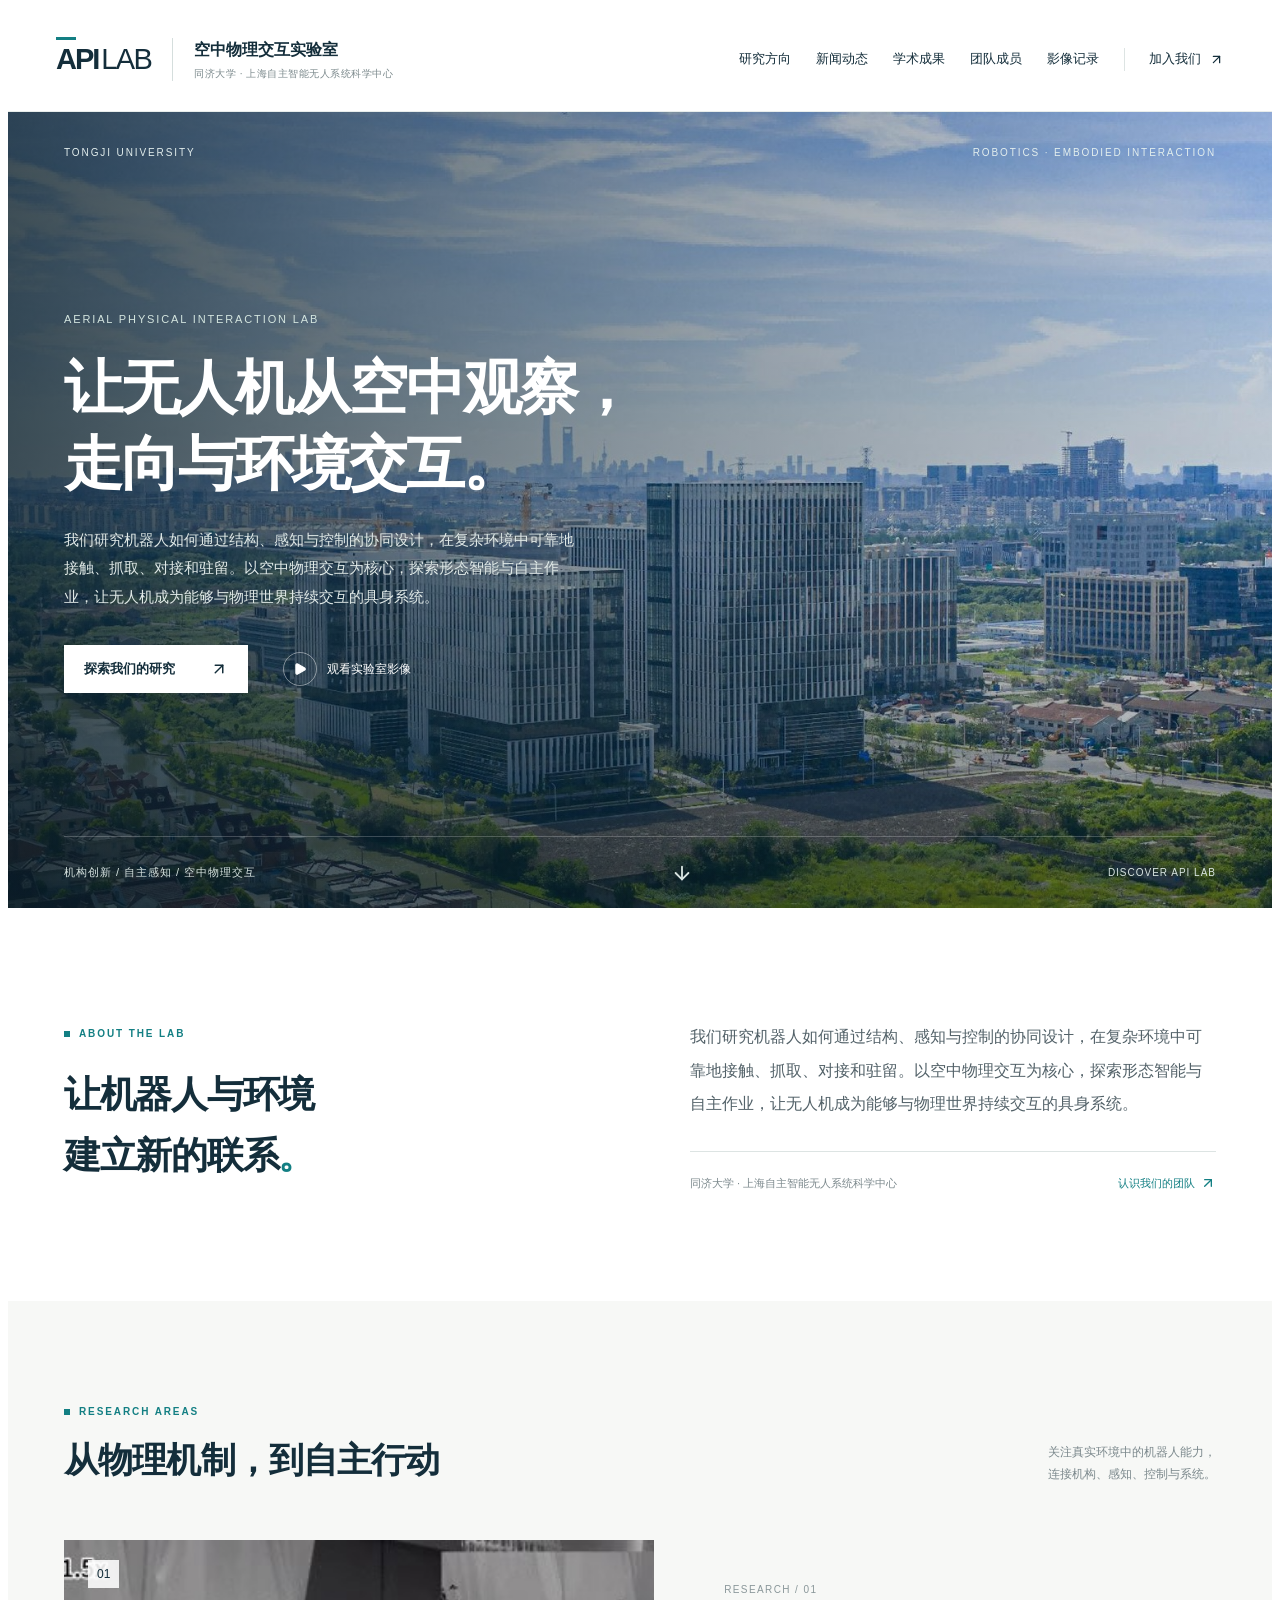
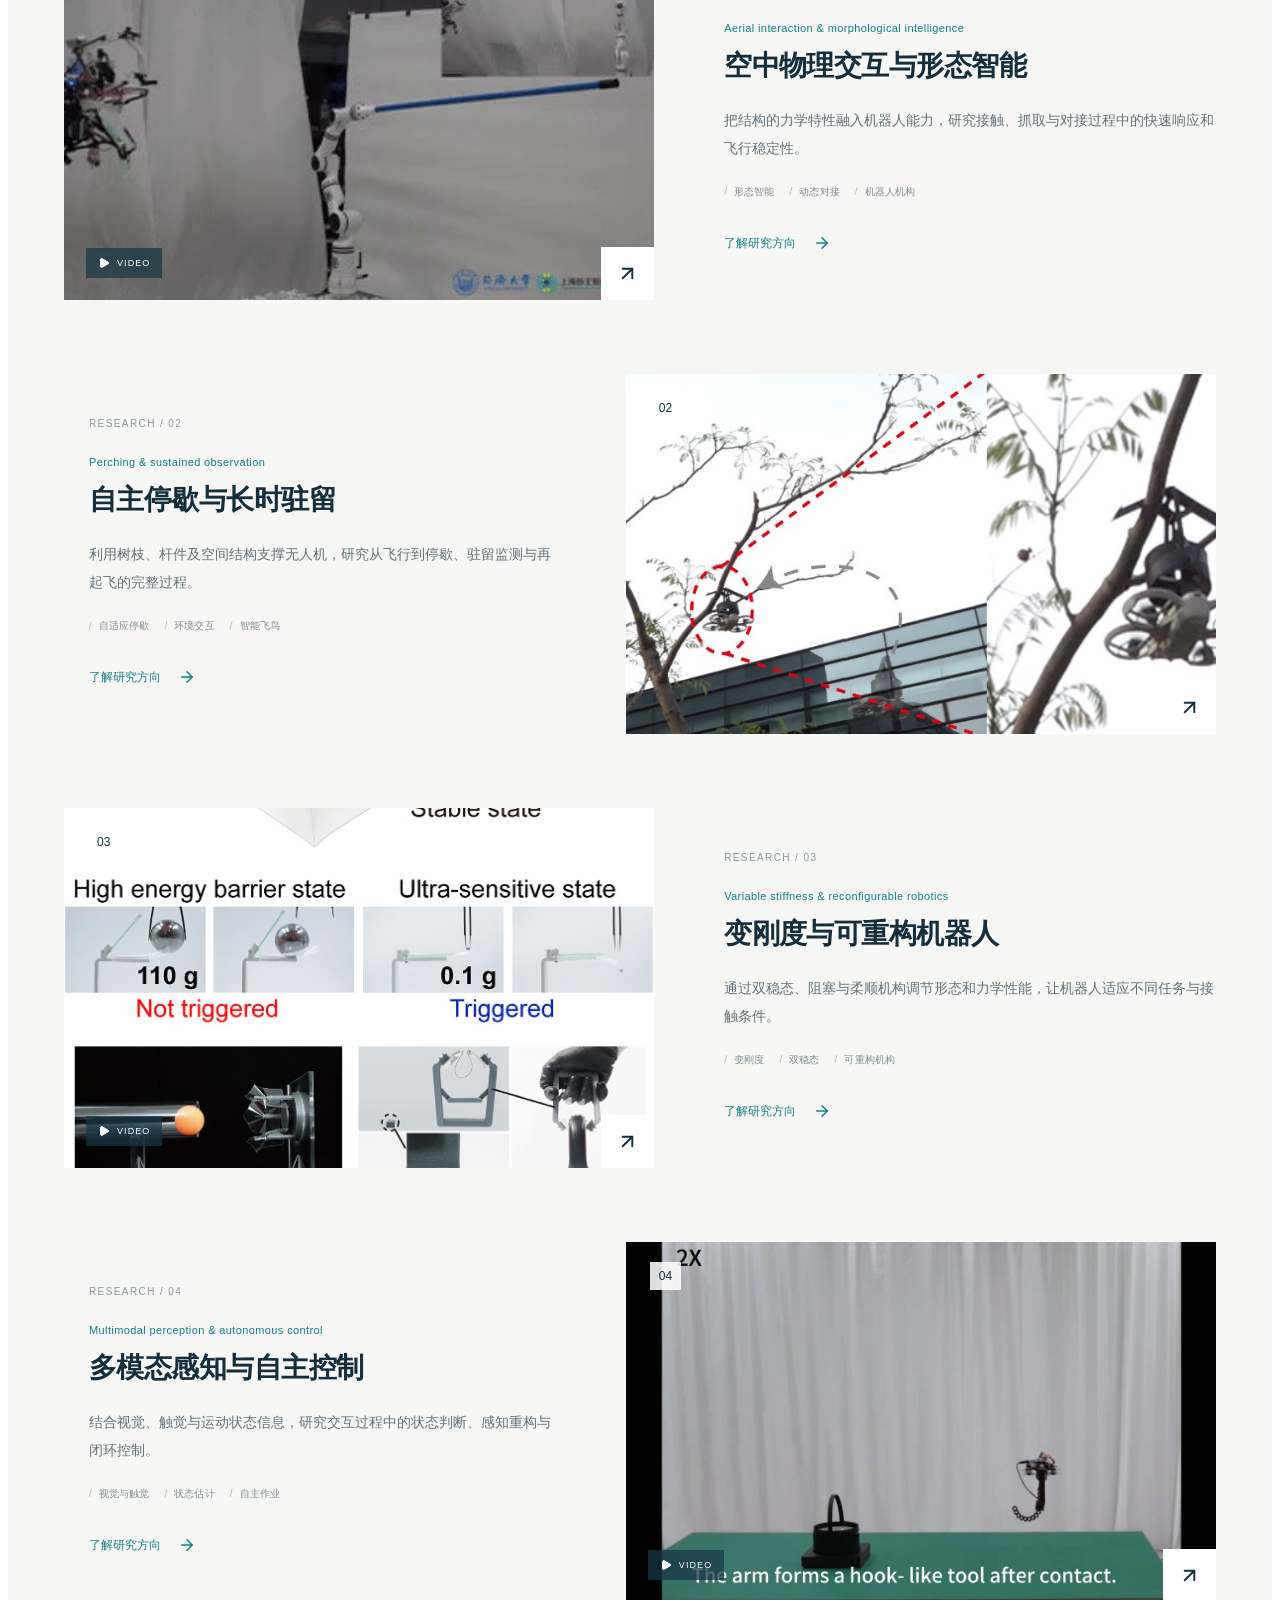
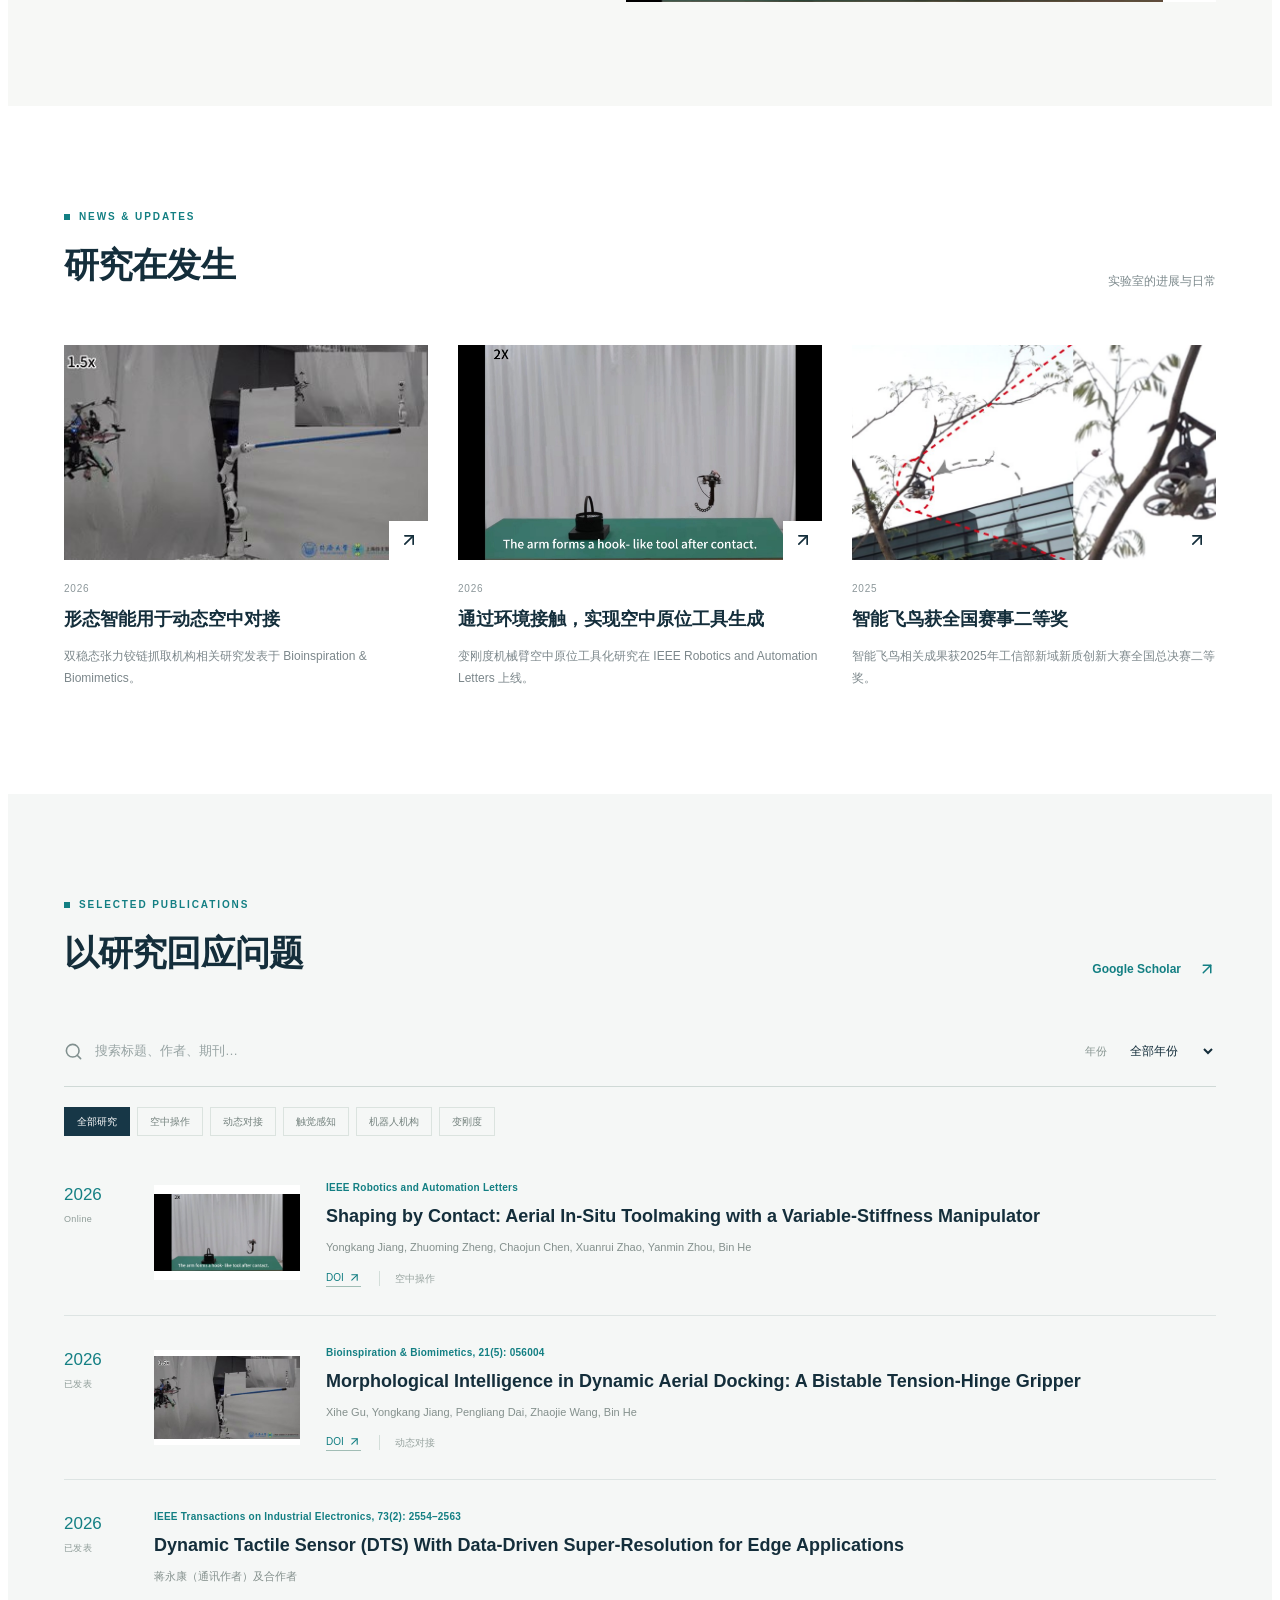
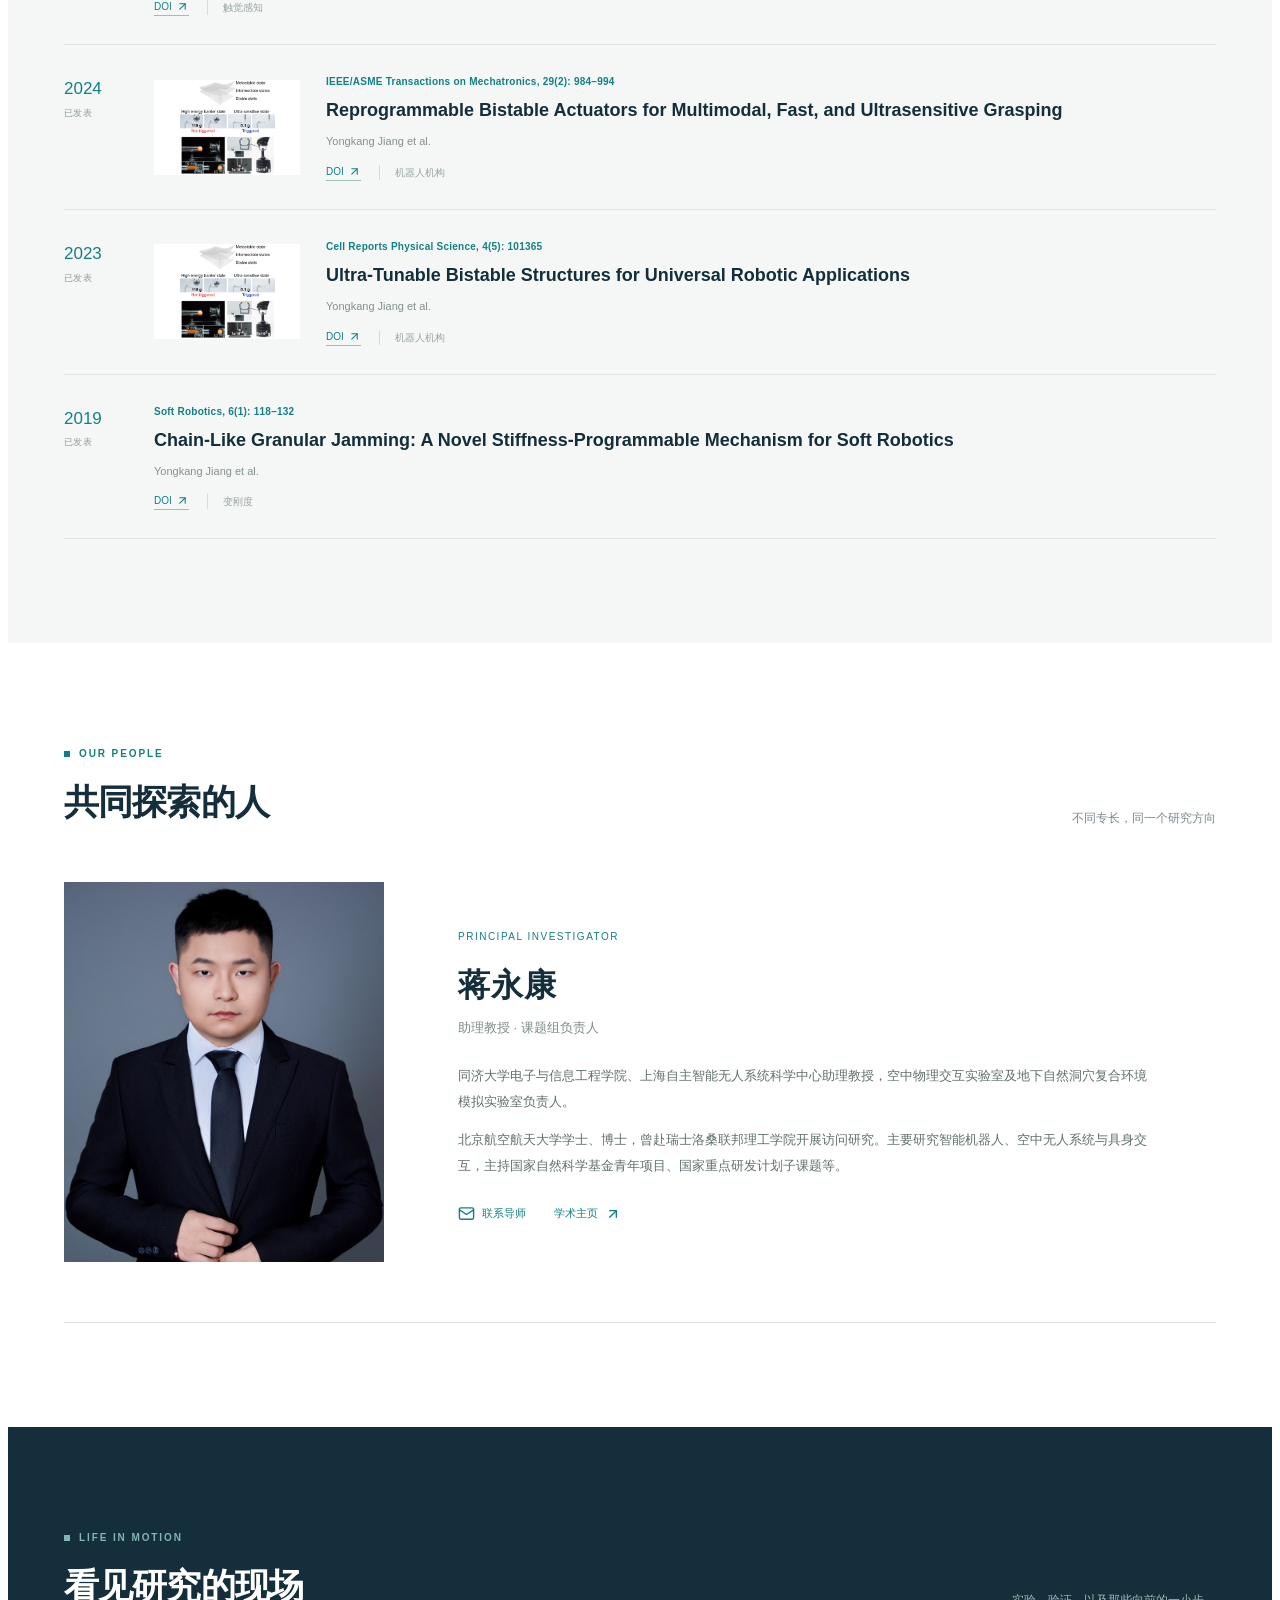
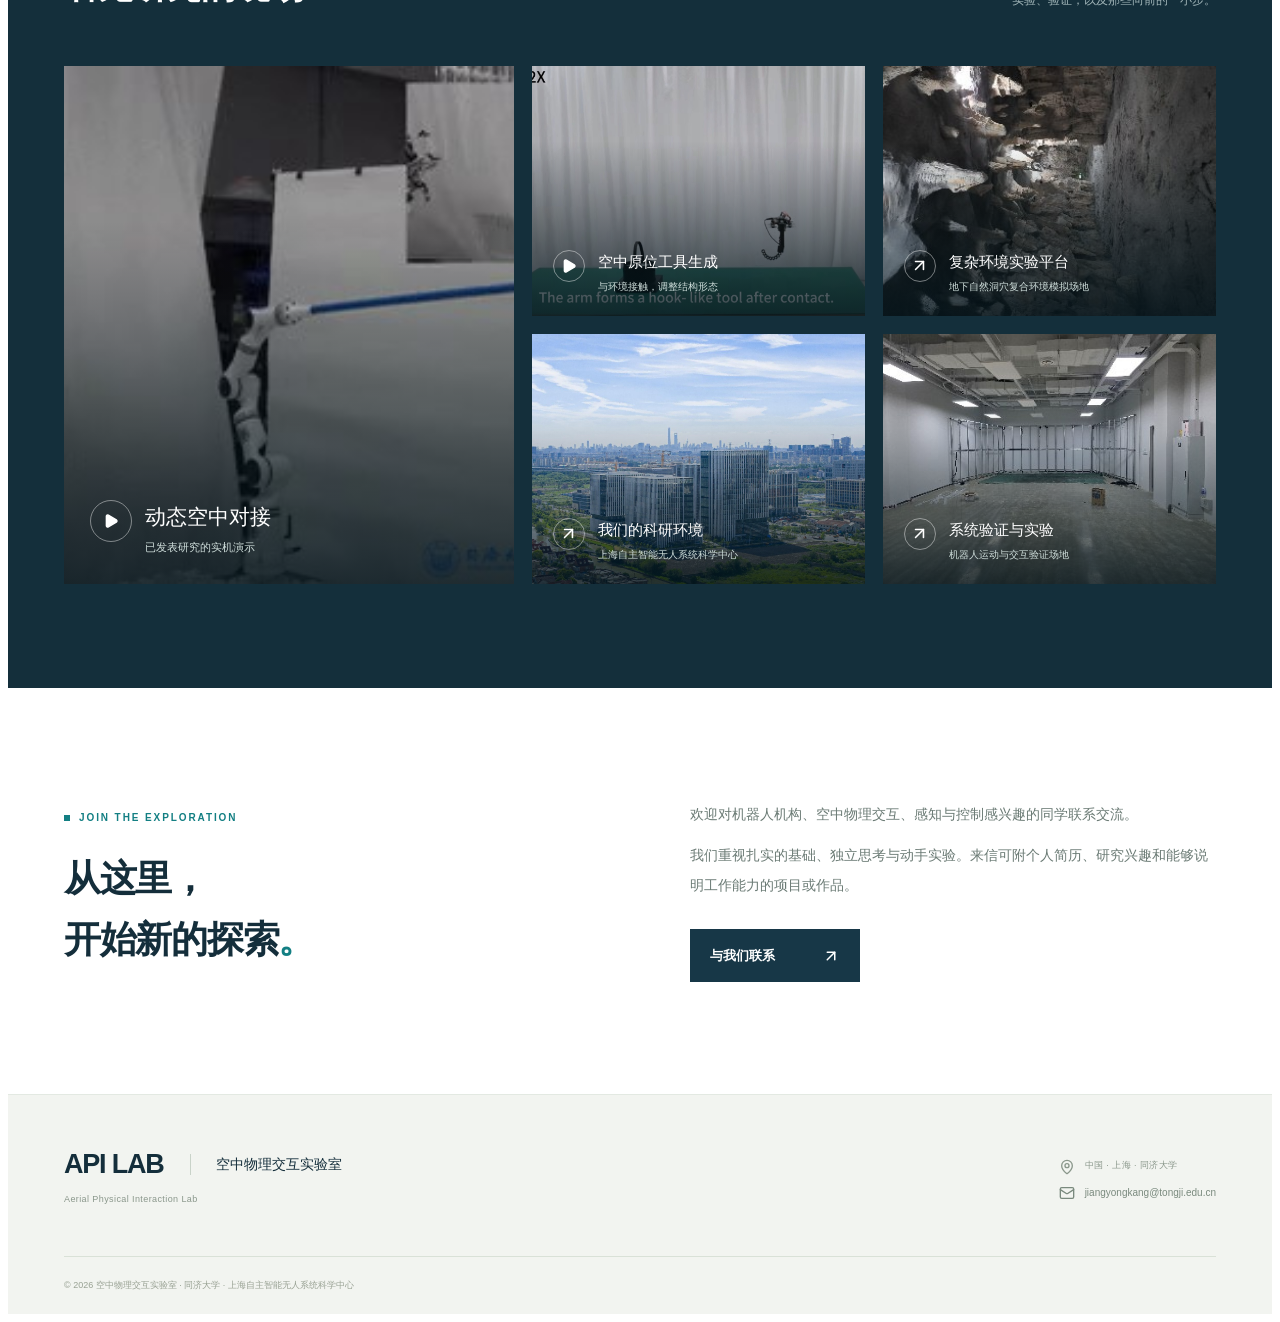
==== index.html @ 80703021 "Publish laboratory website 2026-10-20T03:05:18.698Z" ====
<!doctype html><html lang="zh-CN"><head><meta charset="UTF-8"><meta name="viewport" content="width=device-width,initial-scale=1"><meta name="description" content="我们研究机器人如何通过结构、感知与控制的协同设计，在复杂环境中可靠地接触、抓取、对接和驻留。以空中物理交互为核心，探索形态智能与自主作业，让无人机成为能够与物理世界持续交互的具身系统。"><meta name="theme-color" content="#12384b"><title>空中物理交互实验室 · 同济大学</title><link rel="stylesheet" href="./assets/public.css"></head><body><div id="root"><link rel="preload" as="image" href="./media/hero-campus.jpg" fetchPriority="high"/><div class="lab-site"><a class="lab-skip" href="#main-content">跳转到正文</a><header class="lab-header"><a href="#" class="lab-brand" aria-label="空中物理交互实验室 首页"><span class="lab-wordmark">API<span>LAB</span><i></i></span><span class="lab-brand-name">空中物理交互实验室<small>同济大学 · 上海自主智能无人系统科学中心</small></span></a><nav class="lab-nav " aria-label="主导航"><a href="#research">研究方向</a><a href="#news">新闻动态</a><a href="#publications">学术成果</a><a href="#team">团队成员</a><a href="#gallery">影像记录</a><a href="#join" class="lab-nav-contact">加入我们 <svg xmlns="http://www.w3.org/2000/svg" width="15" height="15" viewBox="0 0 24 24" fill="none" stroke="currentColor" stroke-width="2" stroke-linecap="round" stroke-linejoin="round" class="lucide lucide-arrow-up-right" aria-hidden="true"><path d="M7 7h10v10"></path><path d="M7 17 17 7"></path></svg></a></nav><button class="lab-menu-toggle" aria-expanded="false" aria-label="打开导航"><svg xmlns="http://www.w3.org/2000/svg" width="24" height="24" viewBox="0 0 24 24" fill="none" stroke="currentColor" stroke-width="2" stroke-linecap="round" stroke-linejoin="round" class="lucide lucide-menu" aria-hidden="true"><path d="M4 5h16"></path><path d="M4 12h16"></path><path d="M4 19h16"></path></svg></button></header><main id="main-content"><section class="lab-hero" aria-labelledby="hero-heading"><div class="lab-hero-image"><img src="./media/hero-campus.jpg" alt="空中物理交互与无人系统研究" fetchPriority="high"/></div><div class="lab-hero-shade"></div><div class="lab-hero-inner"><div class="lab-hero-top"><span>TONGJI UNIVERSITY</span><span>ROBOTICS · EMBODIED INTERACTION</span></div><div class="lab-hero-copy"><span class="lab-hero-kicker">Aerial Physical Interaction Lab</span><h1 id="hero-heading">让无人机从空中观察，
走向与环境交互。</h1><p>我们研究机器人如何通过结构、感知与控制的协同设计，在复杂环境中可靠地接触、抓取、对接和驻留。以空中物理交互为核心，探索形态智能与自主作业，让无人机成为能够与物理世界持续交互的具身系统。</p><div class="lab-hero-actions"><a class="lab-button lab-button-white" href="#research">探索我们的研究 <svg xmlns="http://www.w3.org/2000/svg" width="18" height="18" viewBox="0 0 24 24" fill="none" stroke="currentColor" stroke-width="2" stroke-linecap="round" stroke-linejoin="round" class="lucide lucide-arrow-up-right" aria-hidden="true"><path d="M7 7h10v10"></path><path d="M7 17 17 7"></path></svg></a><button class="lab-play-link"><span><svg xmlns="http://www.w3.org/2000/svg" width="14" height="14" viewBox="0 0 24 24" fill="currentColor" stroke="currentColor" stroke-width="2" stroke-linecap="round" stroke-linejoin="round" class="lucide lucide-play" aria-hidden="true"><path d="M5 5a2 2 0 0 1 3.008-1.728l11.997 6.998a2 2 0 0 1 .003 3.458l-12 7A2 2 0 0 1 5 19z"></path></svg></span>观看实验室影像</button></div></div><div class="lab-hero-bottom"><span>机构创新 / 自主感知 / 空中物理交互</span><a href="#about" aria-label="向下了解实验室"><svg xmlns="http://www.w3.org/2000/svg" width="22" height="22" viewBox="0 0 24 24" fill="none" stroke="currentColor" stroke-width="2" stroke-linecap="round" stroke-linejoin="round" class="lucide lucide-arrow-down" aria-hidden="true"><path d="M12 5v14"></path><path d="m19 12-7 7-7-7"></path></svg></a><span class="lab-hero-bottom-right">DISCOVER API LAB</span></div></div></section><section class="lab-about lab-container" id="about"><div><div class="lab-eyebrow"><span></span>ABOUT THE LAB</div><h2>让机器人与环境<br/>建立新的联系<span>。</span></h2></div><div class="lab-about-copy"><p>我们研究机器人如何通过结构、感知与控制的协同设计，在复杂环境中可靠地接触、抓取、对接和驻留。以空中物理交互为核心，探索形态智能与自主作业，让无人机成为能够与物理世界持续交互的具身系统。</p><div class="lab-about-meta"><span>同济大学 · 上海自主智能无人系统科学中心</span><a href="#team">认识我们的团队 <svg xmlns="http://www.w3.org/2000/svg" width="16" height="16" viewBox="0 0 24 24" fill="none" stroke="currentColor" stroke-width="2" stroke-linecap="round" stroke-linejoin="round" class="lucide lucide-arrow-up-right" aria-hidden="true"><path d="M7 7h10v10"></path><path d="M7 17 17 7"></path></svg></a></div></div></section><section class="lab-research lab-section" id="research"><div class="lab-container"><div class="lab-section-head"><div><div class="lab-eyebrow"><span></span>RESEARCH AREAS</div><h2>从物理机制，到自主行动</h2></div><p>关注真实环境中的机器人能力，<br/>连接机构、感知、控制与系统。</p></div><div class="lab-research-list"><article class="lab-research-row "><button class="lab-research-visual" aria-label="查看空中物理交互与形态智能"><img src="./media/docking-poster.jpg" alt="空中物理交互与形态智能" loading="lazy" class=""/><span class="lab-visual-number">0<!-- -->1</span><span class="lab-visual-arrow"><svg xmlns="http://www.w3.org/2000/svg" width="23" height="23" viewBox="0 0 24 24" fill="none" stroke="currentColor" stroke-width="2" stroke-linecap="round" stroke-linejoin="round" class="lucide lucide-arrow-up-right" aria-hidden="true"><path d="M7 7h10v10"></path><path d="M7 17 17 7"></path></svg></span><span class="lab-visual-video"><svg xmlns="http://www.w3.org/2000/svg" width="12" height="12" viewBox="0 0 24 24" fill="currentColor" stroke="currentColor" stroke-width="2" stroke-linecap="round" stroke-linejoin="round" class="lucide lucide-play" aria-hidden="true"><path d="M5 5a2 2 0 0 1 3.008-1.728l11.997 6.998a2 2 0 0 1 .003 3.458l-12 7A2 2 0 0 1 5 19z"></path></svg> VIDEO</span></button><div class="lab-research-copy"><div class="lab-research-index">RESEARCH / 0<!-- -->1</div><p class="lab-research-subtitle">Aerial interaction &amp; morphological intelligence</p><h3>空中物理交互与形态智能</h3><p class="lab-research-summary">把结构的力学特性融入机器人能力，研究接触、抓取与对接过程中的快速响应和飞行稳定性。</p><div class="lab-tags"><span>形态智能</span><span>动态对接</span><span>机器人机构</span></div><button class="lab-text-link">了解研究方向 <svg xmlns="http://www.w3.org/2000/svg" width="18" height="18" viewBox="0 0 24 24" fill="none" stroke="currentColor" stroke-width="2" stroke-linecap="round" stroke-linejoin="round" class="lucide lucide-arrow-right" aria-hidden="true"><path d="M5 12h14"></path><path d="m12 5 7 7-7 7"></path></svg></button></div></article><article class="lab-research-row is-reversed"><button class="lab-research-visual" aria-label="查看自主停歇与长时驻留"><img src="./media/perching.jpg" alt="自主停歇与长时驻留" loading="lazy" class=""/><span class="lab-visual-number">0<!-- -->2</span><span class="lab-visual-arrow"><svg xmlns="http://www.w3.org/2000/svg" width="23" height="23" viewBox="0 0 24 24" fill="none" stroke="currentColor" stroke-width="2" stroke-linecap="round" stroke-linejoin="round" class="lucide lucide-arrow-up-right" aria-hidden="true"><path d="M7 7h10v10"></path><path d="M7 17 17 7"></path></svg></span></button><div class="lab-research-copy"><div class="lab-research-index">RESEARCH / 0<!-- -->2</div><p class="lab-research-subtitle">Perching &amp; sustained observation</p><h3>自主停歇与长时驻留</h3><p class="lab-research-summary">利用树枝、杆件及空间结构支撑无人机，研究从飞行到停歇、驻留监测与再起飞的完整过程。</p><div class="lab-tags"><span>自适应停歇</span><span>环境交互</span><span>智能飞鸟</span></div><button class="lab-text-link">了解研究方向 <svg xmlns="http://www.w3.org/2000/svg" width="18" height="18" viewBox="0 0 24 24" fill="none" stroke="currentColor" stroke-width="2" stroke-linecap="round" stroke-linejoin="round" class="lucide lucide-arrow-right" aria-hidden="true"><path d="M5 12h14"></path><path d="m12 5 7 7-7 7"></path></svg></button></div></article><article class="lab-research-row "><button class="lab-research-visual" aria-label="查看变刚度与可重构机器人"><img src="./media/morphology.jpg" alt="变刚度与可重构机器人" loading="lazy" class=""/><span class="lab-visual-number">0<!-- -->3</span><span class="lab-visual-arrow"><svg xmlns="http://www.w3.org/2000/svg" width="23" height="23" viewBox="0 0 24 24" fill="none" stroke="currentColor" stroke-width="2" stroke-linecap="round" stroke-linejoin="round" class="lucide lucide-arrow-up-right" aria-hidden="true"><path d="M7 7h10v10"></path><path d="M7 17 17 7"></path></svg></span><span class="lab-visual-video"><svg xmlns="http://www.w3.org/2000/svg" width="12" height="12" viewBox="0 0 24 24" fill="currentColor" stroke="currentColor" stroke-width="2" stroke-linecap="round" stroke-linejoin="round" class="lucide lucide-play" aria-hidden="true"><path d="M5 5a2 2 0 0 1 3.008-1.728l11.997 6.998a2 2 0 0 1 .003 3.458l-12 7A2 2 0 0 1 5 19z"></path></svg> VIDEO</span></button><div class="lab-research-copy"><div class="lab-research-index">RESEARCH / 0<!-- -->3</div><p class="lab-research-subtitle">Variable stiffness &amp; reconfigurable robotics</p><h3>变刚度与可重构机器人</h3><p class="lab-research-summary">通过双稳态、阻塞与柔顺机构调节形态和力学性能，让机器人适应不同任务与接触条件。</p><div class="lab-tags"><span>变刚度</span><span>双稳态</span><span>可重构机构</span></div><button class="lab-text-link">了解研究方向 <svg xmlns="http://www.w3.org/2000/svg" width="18" height="18" viewBox="0 0 24 24" fill="none" stroke="currentColor" stroke-width="2" stroke-linecap="round" stroke-linejoin="round" class="lucide lucide-arrow-right" aria-hidden="true"><path d="M5 12h14"></path><path d="m12 5 7 7-7 7"></path></svg></button></div></article><article class="lab-research-row is-reversed"><button class="lab-research-visual" aria-label="查看多模态感知与自主控制"><img src="./media/toolmaking-poster.jpg" alt="多模态感知与自主控制" loading="lazy" class=""/><span class="lab-visual-number">0<!-- -->4</span><span class="lab-visual-arrow"><svg xmlns="http://www.w3.org/2000/svg" width="23" height="23" viewBox="0 0 24 24" fill="none" stroke="currentColor" stroke-width="2" stroke-linecap="round" stroke-linejoin="round" class="lucide lucide-arrow-up-right" aria-hidden="true"><path d="M7 7h10v10"></path><path d="M7 17 17 7"></path></svg></span><span class="lab-visual-video"><svg xmlns="http://www.w3.org/2000/svg" width="12" height="12" viewBox="0 0 24 24" fill="currentColor" stroke="currentColor" stroke-width="2" stroke-linecap="round" stroke-linejoin="round" class="lucide lucide-play" aria-hidden="true"><path d="M5 5a2 2 0 0 1 3.008-1.728l11.997 6.998a2 2 0 0 1 .003 3.458l-12 7A2 2 0 0 1 5 19z"></path></svg> VIDEO</span></button><div class="lab-research-copy"><div class="lab-research-index">RESEARCH / 0<!-- -->4</div><p class="lab-research-subtitle">Multimodal perception &amp; autonomous control</p><h3>多模态感知与自主控制</h3><p class="lab-research-summary">结合视觉、触觉与运动状态信息，研究交互过程中的状态判断、感知重构与闭环控制。</p><div class="lab-tags"><span>视觉与触觉</span><span>状态估计</span><span>自主作业</span></div><button class="lab-text-link">了解研究方向 <svg xmlns="http://www.w3.org/2000/svg" width="18" height="18" viewBox="0 0 24 24" fill="none" stroke="currentColor" stroke-width="2" stroke-linecap="round" stroke-linejoin="round" class="lucide lucide-arrow-right" aria-hidden="true"><path d="M5 12h14"></path><path d="m12 5 7 7-7 7"></path></svg></button></div></article></div></div></section><section class="lab-news lab-container lab-section" id="news"><div class="lab-section-head"><div><div class="lab-eyebrow"><span></span>NEWS &amp; UPDATES</div><h2>研究在发生</h2></div><span class="lab-section-note">实验室的进展与日常</span></div><div class="lab-news-grid"><article class="lab-news-item"><button class="lab-news-image" aria-label="阅读：形态智能用于动态空中对接"><img src="./media/docking-poster.jpg" alt="形态智能用于动态空中对接" loading="lazy" class=""/><span><svg xmlns="http://www.w3.org/2000/svg" width="20" height="20" viewBox="0 0 24 24" fill="none" stroke="currentColor" stroke-width="2" stroke-linecap="round" stroke-linejoin="round" class="lucide lucide-arrow-up-right" aria-hidden="true"><path d="M7 7h10v10"></path><path d="M7 17 17 7"></path></svg></span></button><time dateTime="2026">2026</time><h3><button>形态智能用于动态空中对接</button></h3><p>双稳态张力铰链抓取机构相关研究发表于 Bioinspiration &amp; Biomimetics。</p></article><article class="lab-news-item"><button class="lab-news-image" aria-label="阅读：通过环境接触，实现空中原位工具生成"><img src="./media/toolmaking-poster.jpg" alt="通过环境接触，实现空中原位工具生成" loading="lazy" class=""/><span><svg xmlns="http://www.w3.org/2000/svg" width="20" height="20" viewBox="0 0 24 24" fill="none" stroke="currentColor" stroke-width="2" stroke-linecap="round" stroke-linejoin="round" class="lucide lucide-arrow-up-right" aria-hidden="true"><path d="M7 7h10v10"></path><path d="M7 17 17 7"></path></svg></span></button><time dateTime="2026">2026</time><h3><button>通过环境接触，实现空中原位工具生成</button></h3><p>变刚度机械臂空中原位工具化研究在 IEEE Robotics and Automation Letters 上线。</p></article><article class="lab-news-item"><button class="lab-news-image" aria-label="阅读：智能飞鸟获全国赛事二等奖"><img src="./media/perching.jpg" alt="智能飞鸟获全国赛事二等奖" loading="lazy" class=""/><span><svg xmlns="http://www.w3.org/2000/svg" width="20" height="20" viewBox="0 0 24 24" fill="none" stroke="currentColor" stroke-width="2" stroke-linecap="round" stroke-linejoin="round" class="lucide lucide-arrow-up-right" aria-hidden="true"><path d="M7 7h10v10"></path><path d="M7 17 17 7"></path></svg></span></button><time dateTime="2025">2025</time><h3><button>智能飞鸟获全国赛事二等奖</button></h3><p>智能飞鸟相关成果获2025年工信部新域新质创新大赛全国总决赛二等奖。</p></article></div></section><section class="lab-papers lab-section" id="publications"><div class="lab-container"><div class="lab-section-head"><div><div class="lab-eyebrow"><span></span>SELECTED PUBLICATIONS</div><h2>以研究回应问题</h2></div><a class="lab-text-link" href="https://scholar.google.com/citations?user=xp0Y7bsAAAAJ&amp;hl=en&amp;oi=ao" target="_blank" rel="noreferrer">Google Scholar <svg xmlns="http://www.w3.org/2000/svg" width="18" height="18" viewBox="0 0 24 24" fill="none" stroke="currentColor" stroke-width="2" stroke-linecap="round" stroke-linejoin="round" class="lucide lucide-arrow-up-right" aria-hidden="true"><path d="M7 7h10v10"></path><path d="M7 17 17 7"></path></svg></a></div><div class="lab-paper-controls"><label class="lab-paper-search"><svg xmlns="http://www.w3.org/2000/svg" width="19" height="19" viewBox="0 0 24 24" fill="none" stroke="currentColor" stroke-width="2" stroke-linecap="round" stroke-linejoin="round" class="lucide lucide-search" aria-hidden="true"><path d="m21 21-4.34-4.34"></path><circle cx="11" cy="11" r="8"></circle></svg><span class="sr-only">搜索论文标题、作者、期刊</span><input placeholder="搜索标题、作者、期刊…" type="search" value=""/></label><label class="lab-year-filter"><span>年份</span><select aria-label="按年份筛选"><option value="all" selected="">全部年份</option><option value="2026">2026</option><option value="2024">2024</option><option value="2023">2023</option><option value="2019">2019</option></select></label></div><div class="lab-topic-filters" aria-label="按研究主题筛选"><button class="is-active" aria-pressed="true">全部研究</button><button class="" aria-pressed="false">空中操作</button><button class="" aria-pressed="false">动态对接</button><button class="" aria-pressed="false">触觉感知</button><button class="" aria-pressed="false">机器人机构</button><button class="" aria-pressed="false">变刚度</button></div><div class="lab-paper-list" aria-live="polite"><article class="lab-paper"><div class="lab-paper-year">2026<span>Online</span></div><img src="./media/toolmaking-poster.jpg" alt="Shaping by Contact: Aerial In-Situ Toolmaking with a Variable-Stiffness Manipulator 研究示意图" loading="lazy" class="lab-paper-image"/><div class="lab-paper-info"><div class="lab-paper-venue">IEEE Robotics and Automation Letters</div><h3>Shaping by Contact: Aerial In-Situ Toolmaking with a Variable-Stiffness Manipulator</h3><p>Yongkang Jiang, Zhuoming Zheng, Chaojun Chen, Xuanrui Zhao, Yanmin Zhou, Bin He</p><div class="lab-paper-links"><a href="https://doi.org/10.1109/LRA.2026.3728697" target="_blank" rel="noreferrer">DOI <svg xmlns="http://www.w3.org/2000/svg" width="13" height="13" viewBox="0 0 24 24" fill="none" stroke="currentColor" stroke-width="2" stroke-linecap="round" stroke-linejoin="round" class="lucide lucide-arrow-up-right" aria-hidden="true"><path d="M7 7h10v10"></path><path d="M7 17 17 7"></path></svg></a><span>空中操作</span></div></div></article><article class="lab-paper"><div class="lab-paper-year">2026<span>已发表</span></div><img src="./media/docking-poster.jpg" alt="Morphological Intelligence in Dynamic Aerial Docking: A Bistable Tension-Hinge Gripper 研究示意图" loading="lazy" class="lab-paper-image"/><div class="lab-paper-info"><div class="lab-paper-venue">Bioinspiration &amp; Biomimetics, 21(5): 056004</div><h3>Morphological Intelligence in Dynamic Aerial Docking: A Bistable Tension-Hinge Gripper</h3><p>Xihe Gu, Yongkang Jiang, Pengliang Dai, Zhaojie Wang, Bin He</p><div class="lab-paper-links"><a href="https://doi.org/10.1088/1748-3190/ae8f97" target="_blank" rel="noreferrer">DOI <svg xmlns="http://www.w3.org/2000/svg" width="13" height="13" viewBox="0 0 24 24" fill="none" stroke="currentColor" stroke-width="2" stroke-linecap="round" stroke-linejoin="round" class="lucide lucide-arrow-up-right" aria-hidden="true"><path d="M7 7h10v10"></path><path d="M7 17 17 7"></path></svg></a><span>动态对接</span></div></div></article><article class="lab-paper"><div class="lab-paper-year">2026<span>已发表</span></div><div class="lab-paper-info"><div class="lab-paper-venue">IEEE Transactions on Industrial Electronics, 73(2): 2554–2563</div><h3>Dynamic Tactile Sensor (DTS) With Data-Driven Super-Resolution for Edge Applications</h3><p>蒋永康（通讯作者）及合作者</p><div class="lab-paper-links"><a href="https://doi.org/10.1109/TIE.2025.3598207" target="_blank" rel="noreferrer">DOI <svg xmlns="http://www.w3.org/2000/svg" width="13" height="13" viewBox="0 0 24 24" fill="none" stroke="currentColor" stroke-width="2" stroke-linecap="round" stroke-linejoin="round" class="lucide lucide-arrow-up-right" aria-hidden="true"><path d="M7 7h10v10"></path><path d="M7 17 17 7"></path></svg></a><span>触觉感知</span></div></div></article><article class="lab-paper"><div class="lab-paper-year">2024<span>已发表</span></div><img src="./media/morphology.jpg" alt="Reprogrammable Bistable Actuators for Multimodal, Fast, and Ultrasensitive Grasping 研究示意图" loading="lazy" class="lab-paper-image"/><div class="lab-paper-info"><div class="lab-paper-venue">IEEE/ASME Transactions on Mechatronics, 29(2): 984–994</div><h3>Reprogrammable Bistable Actuators for Multimodal, Fast, and Ultrasensitive Grasping</h3><p>Yongkang Jiang et al.</p><div class="lab-paper-links"><a href="https://doi.org/10.1109/TMECH.2023.3318976" target="_blank" rel="noreferrer">DOI <svg xmlns="http://www.w3.org/2000/svg" width="13" height="13" viewBox="0 0 24 24" fill="none" stroke="currentColor" stroke-width="2" stroke-linecap="round" stroke-linejoin="round" class="lucide lucide-arrow-up-right" aria-hidden="true"><path d="M7 7h10v10"></path><path d="M7 17 17 7"></path></svg></a><span>机器人机构</span></div></div></article><article class="lab-paper"><div class="lab-paper-year">2023<span>已发表</span></div><img src="./media/morphology.jpg" alt="Ultra-Tunable Bistable Structures for Universal Robotic Applications 研究示意图" loading="lazy" class="lab-paper-image"/><div class="lab-paper-info"><div class="lab-paper-venue">Cell Reports Physical Science, 4(5): 101365</div><h3>Ultra-Tunable Bistable Structures for Universal Robotic Applications</h3><p>Yongkang Jiang et al.</p><div class="lab-paper-links"><a href="https://doi.org/10.1016/j.xcrp.2023.101365" target="_blank" rel="noreferrer">DOI <svg xmlns="http://www.w3.org/2000/svg" width="13" height="13" viewBox="0 0 24 24" fill="none" stroke="currentColor" stroke-width="2" stroke-linecap="round" stroke-linejoin="round" class="lucide lucide-arrow-up-right" aria-hidden="true"><path d="M7 7h10v10"></path><path d="M7 17 17 7"></path></svg></a><span>机器人机构</span></div></div></article><article class="lab-paper"><div class="lab-paper-year">2019<span>已发表</span></div><div class="lab-paper-info"><div class="lab-paper-venue">Soft Robotics, 6(1): 118–132</div><h3>Chain-Like Granular Jamming: A Novel Stiffness-Programmable Mechanism for Soft Robotics</h3><p>Yongkang Jiang et al.</p><div class="lab-paper-links"><a href="https://doi.org/10.1089/soro.2018.0005" target="_blank" rel="noreferrer">DOI <svg xmlns="http://www.w3.org/2000/svg" width="13" height="13" viewBox="0 0 24 24" fill="none" stroke="currentColor" stroke-width="2" stroke-linecap="round" stroke-linejoin="round" class="lucide lucide-arrow-up-right" aria-hidden="true"><path d="M7 7h10v10"></path><path d="M7 17 17 7"></path></svg></a><span>变刚度</span></div></div></article></div></div></section><section class="lab-team lab-container lab-section" id="team"><div class="lab-section-head"><div><div class="lab-eyebrow"><span></span>OUR PEOPLE</div><h2>共同探索的人</h2></div><span class="lab-section-note">不同专长，同一个研究方向</span></div><article class="lab-pi"><div class="lab-pi-photo"><img src="./media/jiang-yongkang.jpg" alt="蒋永康" loading="lazy" class=""/></div><div class="lab-pi-content"><span class="lab-pi-label">PRINCIPAL INVESTIGATOR</span><h3>蒋永康</h3><p class="lab-pi-role">助理教授 · 课题组负责人</p><div class="lab-pi-bio"><p>同济大学电子与信息工程学院、上海自主智能无人系统科学中心助理教授，空中物理交互实验室及地下自然洞穴复合环境模拟实验室负责人。</p><p>北京航空航天大学学士、博士，曾赴瑞士洛桑联邦理工学院开展访问研究。主要研究智能机器人、空中无人系统与具身交互，主持国家自然科学基金青年项目、国家重点研发计划子课题等。</p></div><div class="lab-pi-links"><a href="mailto:jiangyongkang@tongji.edu.cn"><svg xmlns="http://www.w3.org/2000/svg" width="17" height="17" viewBox="0 0 24 24" fill="none" stroke="currentColor" stroke-width="2" stroke-linecap="round" stroke-linejoin="round" class="lucide lucide-mail" aria-hidden="true"><path d="m22 7-8.991 5.727a2 2 0 0 1-2.009 0L2 7"></path><rect x="2" y="4" width="20" height="16" rx="2"></rect></svg> 联系导师</a><a href="https://scholar.google.com/citations?user=xp0Y7bsAAAAJ&amp;hl=en&amp;oi=ao" target="_blank" rel="noreferrer">学术主页 <svg xmlns="http://www.w3.org/2000/svg" width="16" height="16" viewBox="0 0 24 24" fill="none" stroke="currentColor" stroke-width="2" stroke-linecap="round" stroke-linejoin="round" class="lucide lucide-arrow-up-right" aria-hidden="true"><path d="M7 7h10v10"></path><path d="M7 17 17 7"></path></svg></a></div></div></article></section><section class="lab-gallery lab-section" id="gallery"><div class="lab-container"><div class="lab-section-head"><div><div class="lab-eyebrow"><span></span>LIFE IN MOTION</div><h2>看见研究的现场</h2></div><p>实验、验证，以及那些向前的一小步。</p></div><div class="lab-gallery-grid " data-count="5"><button class="lab-gallery-item is-featured" aria-label="播放动态空中对接"><img src="./media/docking-poster.jpg" alt="动态空中对接" loading="lazy" class=""/><span class="lab-gallery-overlay"></span><div class="lab-gallery-caption"><span><svg xmlns="http://www.w3.org/2000/svg" width="16" height="16" viewBox="0 0 24 24" fill="currentColor" stroke="currentColor" stroke-width="2" stroke-linecap="round" stroke-linejoin="round" class="lucide lucide-play" aria-hidden="true"><path d="M5 5a2 2 0 0 1 3.008-1.728l11.997 6.998a2 2 0 0 1 .003 3.458l-12 7A2 2 0 0 1 5 19z"></path></svg></span><div><h3>动态空中对接</h3><p>已发表研究的实机演示</p></div></div></button><button class="lab-gallery-item " aria-label="播放空中原位工具生成"><img src="./media/toolmaking-poster.jpg" alt="空中原位工具生成" loading="lazy" class=""/><span class="lab-gallery-overlay"></span><div class="lab-gallery-caption"><span><svg xmlns="http://www.w3.org/2000/svg" width="16" height="16" viewBox="0 0 24 24" fill="currentColor" stroke="currentColor" stroke-width="2" stroke-linecap="round" stroke-linejoin="round" class="lucide lucide-play" aria-hidden="true"><path d="M5 5a2 2 0 0 1 3.008-1.728l11.997 6.998a2 2 0 0 1 .003 3.458l-12 7A2 2 0 0 1 5 19z"></path></svg></span><div><h3>空中原位工具生成</h3><p>与环境接触，调整结构形态</p></div></div></button><button class="lab-gallery-item " aria-label="查看复杂环境实验平台"><img src="./media/cave-lab.jpg" alt="复杂环境实验平台" loading="lazy" class=""/><span class="lab-gallery-overlay"></span><div class="lab-gallery-caption"><span><svg xmlns="http://www.w3.org/2000/svg" width="19" height="19" viewBox="0 0 24 24" fill="none" stroke="currentColor" stroke-width="2" stroke-linecap="round" stroke-linejoin="round" class="lucide lucide-arrow-up-right" aria-hidden="true"><path d="M7 7h10v10"></path><path d="M7 17 17 7"></path></svg></span><div><h3>复杂环境实验平台</h3><p>地下自然洞穴复合环境模拟场地</p></div></div></button><button class="lab-gallery-item " aria-label="查看我们的科研环境"><img src="./media/hero-campus.jpg" alt="我们的科研环境" loading="lazy" class=""/><span class="lab-gallery-overlay"></span><div class="lab-gallery-caption"><span><svg xmlns="http://www.w3.org/2000/svg" width="19" height="19" viewBox="0 0 24 24" fill="none" stroke="currentColor" stroke-width="2" stroke-linecap="round" stroke-linejoin="round" class="lucide lucide-arrow-up-right" aria-hidden="true"><path d="M7 7h10v10"></path><path d="M7 17 17 7"></path></svg></span><div><h3>我们的科研环境</h3><p>上海自主智能无人系统科学中心</p></div></div></button><button class="lab-gallery-item " aria-label="查看系统验证与实验"><img src="./media/optical-lab.jpg" alt="系统验证与实验" loading="lazy" class=""/><span class="lab-gallery-overlay"></span><div class="lab-gallery-caption"><span><svg xmlns="http://www.w3.org/2000/svg" width="19" height="19" viewBox="0 0 24 24" fill="none" stroke="currentColor" stroke-width="2" stroke-linecap="round" stroke-linejoin="round" class="lucide lucide-arrow-up-right" aria-hidden="true"><path d="M7 7h10v10"></path><path d="M7 17 17 7"></path></svg></span><div><h3>系统验证与实验</h3><p>机器人运动与交互验证场地</p></div></div></button></div></div></section><section class="lab-join lab-container" id="join"><div><div class="lab-eyebrow"><span></span>JOIN THE EXPLORATION</div><h2>从这里，<br/>开始新的探索<span>。</span></h2></div><div class="lab-join-copy"><p>欢迎对机器人机构、空中物理交互、感知与控制感兴趣的同学联系交流。</p><p>我们重视扎实的基础、独立思考与动手实验。来信可附个人简历、研究兴趣和能够说明工作能力的项目或作品。</p><a class="lab-button lab-button-dark" href="mailto:jiangyongkang@tongji.edu.cn">与我们联系 <svg xmlns="http://www.w3.org/2000/svg" width="18" height="18" viewBox="0 0 24 24" fill="none" stroke="currentColor" stroke-width="2" stroke-linecap="round" stroke-linejoin="round" class="lucide lucide-arrow-up-right" aria-hidden="true"><path d="M7 7h10v10"></path><path d="M7 17 17 7"></path></svg></a></div></section></main><footer class="lab-footer"><div class="lab-container"><div class="lab-footer-top"><div><a href="#" class="lab-footer-brand">API LAB<span>空中物理交互实验室</span></a><p>Aerial Physical Interaction Lab</p></div><div class="lab-footer-contact"><p><svg xmlns="http://www.w3.org/2000/svg" width="16" height="16" viewBox="0 0 24 24" fill="none" stroke="currentColor" stroke-width="2" stroke-linecap="round" stroke-linejoin="round" class="lucide lucide-map-pin" aria-hidden="true"><path d="M20 10c0 4.993-5.539 10.193-7.399 11.799a1 1 0 0 1-1.202 0C9.539 20.193 4 14.993 4 10a8 8 0 0 1 16 0"></path><circle cx="12" cy="10" r="3"></circle></svg><span>中国 · 上海 · 同济大学</span></p><a href="mailto:jiangyongkang@tongji.edu.cn"><svg xmlns="http://www.w3.org/2000/svg" width="16" height="16" viewBox="0 0 24 24" fill="none" stroke="currentColor" stroke-width="2" stroke-linecap="round" stroke-linejoin="round" class="lucide lucide-mail" aria-hidden="true"><path d="m22 7-8.991 5.727a2 2 0 0 1-2.009 0L2 7"></path><rect x="2" y="4" width="20" height="16" rx="2"></rect></svg>jiangyongkang@tongji.edu.cn</a></div></div><div class="lab-footer-bottom"><span>© <!-- -->2026<!-- --> <!-- -->空中物理交互实验室<!-- --> · <!-- -->同济大学 · 上海自主智能无人系统科学中心</span></div></div></footer><dialog class="lab-modal" aria-labelledby="lab-modal-title"></dialog></div></div><script type="application/json" id="lab-content">{"site":{"labName":"空中物理交互实验室","enName":"Aerial Physical Interaction Lab","tagline":"让无人机从空中观察，\n走向与环境交互。","description":"我们研究机器人如何通过结构、感知与控制的协同设计，在复杂环境中可靠地接触、抓取、对接和驻留。以空中物理交互为核心，探索形态智能与自主作业，让无人机成为能够与物理世界持续交互的具身系统。","email":"jiangyongkang@tongji.edu.cn","affiliation":"同济大学 · 上海自主智能无人系统科学中心","scholar":"https://scholar.google.com/citations?user=xp0Y7bsAAAAJ&hl=en&oi=ao","heroImage":"./media/hero-campus.jpg","heroVideo":"./media/docking.mp4","heroVideoPoster":"./media/docking-poster.jpg","recruitment":"欢迎对机器人机构、空中物理交互、感知与控制感兴趣的同学联系交流。\n我们重视扎实的基础、独立思考与动手实验。来信可附个人简历、研究兴趣和能够说明工作能力的项目或作品。","location":"中国 · 上海 · 同济大学","piName":"蒋永康","piTitle":"助理教授 · 课题组负责人","piBio":"同济大学电子与信息工程学院、上海自主智能无人系统科学中心助理教授，空中物理交互实验室及地下自然洞穴复合环境模拟实验室负责人。\n北京航空航天大学学士、博士，曾赴瑞士洛桑联邦理工学院开展访问研究。主要研究智能机器人、空中无人系统与具身交互，主持国家自然科学基金青年项目、国家重点研发计划子课题等。","piPhoto":"./media/jiang-yongkang.jpg"},"research":[{"id":"r-interaction","title":"空中物理交互与形态智能","subtitle":"Aerial interaction & morphological intelligence","summary":"把结构的力学特性融入机器人能力，研究接触、抓取与对接过程中的快速响应和飞行稳定性。","body":"空中机器人与环境发生接触时，结构响应和飞行运动会相互影响。我们结合机构设计、动力学分析与实验，探索形态智能在快速抓取、动态对接和空中操作中的作用。\n相关公开工作包括双稳态抓取机构和动态空中对接。","cover":"./media/docking-poster.jpg","video":"./media/docking.mp4","tags":["形态智能","动态对接","机器人机构"]},{"id":"r-perching","title":"自主停歇与长时驻留","subtitle":"Perching & sustained observation","summary":"利用树枝、杆件及空间结构支撑无人机，研究从飞行到停歇、驻留监测与再起飞的完整过程。","body":"停歇为无人机提供了持续接触环境、降低驻留能耗的另一种方式。我们研究环境适配结构、抓附过程与整机协同，探索面向森林生态监测、应急感知和复杂空间巡检的自驻式平台。\n智能飞鸟是这一研究方向的代表性系统。","cover":"./media/perching.jpg","video":"","tags":["自适应停歇","环境交互","智能飞鸟"]},{"id":"r-reconfigurable","title":"变刚度与可重构机器人","subtitle":"Variable stiffness & reconfigurable robotics","summary":"通过双稳态、阻塞与柔顺机构调节形态和力学性能，让机器人适应不同任务与接触条件。","body":"机器人的能力不仅来自算法，也来自结构本身。我们围绕可调刚度、能量调控与可重构机构开展研究，将物理机制与系统设计结合。\n公开成果涵盖链状颗粒阻塞、可编程双稳态执行器以及环境辅助的空中原位工具生成。","cover":"./media/morphology.jpg","video":"./media/toolmaking.mp4","tags":["变刚度","双稳态","可重构机构"]},{"id":"r-perception","title":"多模态感知与自主控制","subtitle":"Multimodal perception & autonomous control","summary":"结合视觉、触觉与运动状态信息，研究交互过程中的状态判断、感知重构与闭环控制。","body":"可靠的物理交互需要理解接触和运动状态。我们研究多模态感知、触觉重构、状态估计及感知控制协同方法，并通过真实机器人平台验证。\n相关公开研究包括面向边缘应用的数据驱动动态触觉感知，以及视觉反馈下的空中操作。","cover":"./media/toolmaking-poster.jpg","video":"./media/toolmaking.mp4","tags":["视觉与触觉","状态估计","自主作业"]}],"publications":[{"id":"p-ral2026","title":"Shaping by Contact: Aerial In-Situ Toolmaking with a Variable-Stiffness Manipulator","authors":"Yongkang Jiang, Zhuoming Zheng, Chaojun Chen, Xuanrui Zhao, Yanmin Zhou, Bin He","venue":"IEEE Robotics and Automation Letters","year":2026,"doi":"10.1109/LRA.2026.3728697","url":"","image":"./media/toolmaking-poster.jpg","status":"Online","topic":"空中操作"},{"id":"p-bb2026","title":"Morphological Intelligence in Dynamic Aerial Docking: A Bistable Tension-Hinge Gripper","authors":"Xihe Gu, Yongkang Jiang, Pengliang Dai, Zhaojie Wang, Bin He","venue":"Bioinspiration & Biomimetics, 21(5): 056004","year":2026,"doi":"10.1088/1748-3190/ae8f97","url":"","image":"./media/docking-poster.jpg","status":"已发表","topic":"动态对接"},{"id":"p-tie2026","title":"Dynamic Tactile Sensor (DTS) With Data-Driven Super-Resolution for Edge Applications","authors":"蒋永康（通讯作者）及合作者","venue":"IEEE Transactions on Industrial Electronics, 73(2): 2554–2563","year":2026,"doi":"10.1109/TIE.2025.3598207","url":"","image":"","status":"已发表","topic":"触觉感知"},{"id":"p-tmech2024","title":"Reprogrammable Bistable Actuators for Multimodal, Fast, and Ultrasensitive Grasping","authors":"Yongkang Jiang et al.","venue":"IEEE/ASME Transactions on Mechatronics, 29(2): 984–994","year":2024,"doi":"10.1109/TMECH.2023.3318976","url":"","image":"./media/morphology.jpg","status":"已发表","topic":"机器人机构"},{"id":"p-crps2023","title":"Ultra-Tunable Bistable Structures for Universal Robotic Applications","authors":"Yongkang Jiang et al.","venue":"Cell Reports Physical Science, 4(5): 101365","year":2023,"doi":"10.1016/j.xcrp.2023.101365","url":"","image":"./media/morphology.jpg","status":"已发表","topic":"机器人机构"},{"id":"p-soft2019","title":"Chain-Like Granular Jamming: A Novel Stiffness-Programmable Mechanism for Soft Robotics","authors":"Yongkang Jiang et al.","venue":"Soft Robotics, 6(1): 118–132","year":2019,"doi":"10.1089/soro.2018.0005","url":"","image":"","status":"已发表","topic":"变刚度"}],"members":[],"news":[{"id":"n-bb","title":"形态智能用于动态空中对接","date":"2026","summary":"双稳态张力铰链抓取机构相关研究发表于 Bioinspiration & Biomimetics。","body":"研究围绕形态智能与动态空中对接展开，论文 Morphological Intelligence in Dynamic Aerial Docking: A Bistable Tension-Hinge Gripper 已公开发表。","image":"./media/docking-poster.jpg","video":"./media/docking.mp4","url":"https://doi.org/10.1088/1748-3190/ae8f97"},{"id":"n-ral","title":"通过环境接触，实现空中原位工具生成","date":"2026","summary":"变刚度机械臂空中原位工具化研究在 IEEE Robotics and Automation Letters 上线。","body":"利用与环境的接触过程调整机械臂形态，探索空中机器人在不同任务中的工具适应能力。点击下方链接查看论文。","image":"./media/toolmaking-poster.jpg","video":"./media/toolmaking.mp4","url":"https://doi.org/10.1109/LRA.2026.3728697"},{"id":"n-award","title":"智能飞鸟获全国赛事二等奖","date":"2025","summary":"智能飞鸟相关成果获2025年工信部新域新质创新大赛全国总决赛二等奖。","body":"课题组围绕复杂环境中的无人机停歇与驻留开展研究，推动机构、感知与系统方法在真实场景中验证。智能飞鸟相关成果获2025年工信部新域新质创新大赛全国总决赛二等奖。","image":"./media/perching.jpg","video":"","url":""}],"gallery":[{"id":"g-docking","title":"动态空中对接","caption":"已发表研究的实机演示","kind":"video","image":"./media/docking-poster.jpg","url":"./media/docking.mp4"},{"id":"g-tools","title":"空中原位工具生成","caption":"与环境接触，调整结构形态","kind":"video","image":"./media/toolmaking-poster.jpg","url":"./media/toolmaking.mp4"},{"id":"g-cave","title":"复杂环境实验平台","caption":"地下自然洞穴复合环境模拟场地","kind":"image","image":"./media/cave-lab.jpg","url":"./media/cave-lab.jpg"},{"id":"g-campus","title":"我们的科研环境","caption":"上海自主智能无人系统科学中心","kind":"image","image":"./media/hero-campus.jpg","url":"./media/hero-campus.jpg"},{"id":"g-optical","title":"系统验证与实验","caption":"机器人运动与交互验证场地","kind":"image","image":"./media/optical-lab.jpg","url":"./media/optical-lab.jpg"}]}</script><script type="module" src="./assets/public.js"></script></body></html>
---- assets/public.css ----
.lab-site{--navy:#173747;--ink:#142e3b;--teal:#137f83;--paper:#f7f8f6;--line:#dde4e3;color:var(--ink);font-family:PingFang SC,Microsoft YaHei,Arial,sans-serif;background:#fff;-webkit-font-smoothing:antialiased;line-height:1.7}.lab-site *{box-sizing:border-box}.lab-site button,.lab-site input,.lab-site select{font:inherit}.lab-site button{cursor:pointer}.lab-site a{color:inherit;text-decoration:none}.lab-site button{color:inherit}.lab-site img{display:block;width:100%;height:100%;object-fit:cover}.lab-site button:focus-visible,.lab-site a:focus-visible,.lab-site input:focus-visible,.lab-site select:focus-visible{outline:2px solid #1ba3a7;outline-offset:5px}.lab-site h1,.lab-site h2,.lab-site h3,.lab-site p{margin:0}.lab-site button{border:0}.lab-site .sr-only{position:absolute;width:1px;height:1px;overflow:hidden;clip:rect(0,0,0,0);white-space:nowrap}.lab-skip{position:fixed;top:-80px;left:12px;background:#fff;padding:12px;z-index:1000}.lab-skip:focus{top:12px}.lab-container{width:min(1264px,calc(100% - 112px));margin-inline:auto}.lab-section{padding-block:104px;scroll-margin-top:96px}.lab-header{height:104px;padding-inline:48px;display:flex;align-items:center;justify-content:space-between;gap:28px;background:#fff;position:relative;z-index:50;border-bottom:1px solid #e8edeb}.lab-brand{display:flex;align-items:center;gap:21px;flex-shrink:0}.lab-wordmark{font-family:Arial,sans-serif;font-size:29px;line-height:1;font-weight:800;letter-spacing:-2px;position:relative;padding:8px 0}.lab-wordmark>span{font-weight:400;margin-left:3px;letter-spacing:-1.6px}.lab-wordmark i{position:absolute;width:20px;height:3px;background:var(--teal);top:0;left:0}.lab-brand-name{font-size:16px;font-weight:700;line-height:1.5;border-left:1px solid #d5dedd;padding-left:21px}.lab-brand-name small{display:block;font-size:10px;font-weight:400;letter-spacing:.05em;color:#7b898c;margin-top:4px;max-width:260px}.lab-nav{display:flex;gap:25px;align-items:center;font-size:13px;white-space:nowrap}.lab-nav>a{transition:color .2s}.lab-nav>a:hover{color:var(--teal)}.lab-nav-contact{display:flex;align-items:center;gap:8px;border-left:1px solid var(--line);padding-left:24px}.lab-menu-toggle{display:none;background:transparent;padding:8px}.lab-hero{position:relative;min-height:640px;height:calc(100svh - 104px);max-height:830px;background:#15323d;color:#fff;overflow:hidden}.lab-hero-image,.lab-hero-shade{position:absolute;inset:0}.lab-hero-image img{object-position:center 54%}.lab-hero-blank{height:100%;background:radial-gradient(ellipse at 75% 30%,#365d65,#142e3b)}.lab-hero-shade{background:linear-gradient(90deg,#071b24c2,#0b1d245c 57%,#0b1d241f),linear-gradient(0deg,rgba(9,30,38,.4),transparent 40%)}.lab-hero-inner{position:relative;width:min(1350px,calc(100% - 112px));height:100%;margin:auto;display:flex;flex-direction:column}.lab-hero-top{display:flex;justify-content:space-between;font-size:10px;letter-spacing:.19em;color:#e3eeed;padding-top:32px}.lab-hero-copy{margin-block:auto;padding-block:62px;max-width:780px}.lab-hero-kicker{font-size:11px;letter-spacing:.17em;text-transform:uppercase;color:#d4e5df}.lab-hero h1{font-size:clamp(42px,4.6vw,72px);max-width:720px;line-height:1.3;letter-spacing:-.035em;white-space:pre-line;font-weight:650;margin:19px 0 23px;text-wrap:balance}.lab-hero-copy>p{font-size:15px;line-height:1.9;color:#e0e9e7;max-width:520px}.lab-hero-actions{display:flex;gap:29px;align-items:center;margin-top:34px}.lab-button{display:inline-flex;align-items:center;justify-content:space-between;gap:35px;min-height:47px;padding:13px 20px;font-size:13px;font-weight:600;transition:background .2s,transform .2s}.lab-button:hover{transform:translateY(-2px)}.lab-site .lab-button-white{background:#fff;color:var(--ink)}.lab-button-white:hover{background:#e4eeea}.lab-play-link{display:flex;gap:10px;align-items:center;color:#fff!important;background:transparent;font-size:12px!important}.lab-play-link>span{width:34px;height:34px;border:1px solid #ffffff70;border-radius:50%;display:grid;place-items:center}.lab-hero-bottom{height:72px;display:flex;align-items:center;justify-content:space-between;border-top:1px solid #ffffff36;font-size:11px;letter-spacing:.09em;color:#d8e4e1}.lab-hero-bottom>a{width:36px;height:40px;display:grid;place-items:center}.lab-hero-bottom-right{font-family:Arial,sans-serif;font-size:10px}.lab-about{padding-block:112px 109px;display:grid;grid-template-columns:1fr 1fr;gap:100px;align-items:center;scroll-margin-top:80px}.lab-eyebrow{display:flex;align-items:center;gap:9px;font:10px/1.4 Arial,sans-serif;font-weight:600;letter-spacing:.19em;color:var(--teal);text-transform:uppercase;margin-bottom:23px}.lab-eyebrow>span{display:inline-block;flex:none;width:6px;height:6px;background:var(--teal)}.lab-about h2,.lab-join h2{font-size:37px;line-height:1.65;letter-spacing:-.035em;font-weight:600}.lab-about h2>span,.lab-join h2>span{color:var(--teal)}.lab-about-copy>p{font-size:16px;line-height:2.1;color:#536269}.lab-about-meta{display:flex;justify-content:space-between;gap:20px;border-top:1px solid var(--line);margin-top:30px;padding-top:22px;font-size:11px;color:#7c898d}.lab-about-meta a{display:flex;align-items:center;gap:5px;white-space:nowrap;color:var(--teal)}.lab-research{background:var(--paper)}.lab-section-head{display:flex;justify-content:space-between;gap:30px;align-items:flex-end;margin-bottom:54px}.lab-section-head .lab-eyebrow{margin-bottom:16px}.lab-section-head h2{font-size:35px;line-height:1.45;letter-spacing:-.025em;font-weight:600}.lab-section-head>p{color:#7b888c;font-size:12px;line-height:1.9}.lab-section-note{font-size:12px;color:#7c898c}.lab-research-list{display:grid;gap:74px}.lab-research-row{display:grid;grid-template-columns:1.2fr 1fr;gap:70px;align-items:center}.lab-research-row.is-reversed{grid-template-columns:1fr 1.2fr}.lab-research-row.is-reversed .lab-research-visual{order:2}.lab-research-row.is-reversed .lab-research-copy{padding-left:25px}.lab-research-visual{position:relative;display:block;height:360px;padding:0;background:#e8eeeb;overflow:hidden;text-align:left}.lab-research-visual img{transition:transform .6s ease;object-fit:cover}.lab-research-visual:hover img{transform:scale(1.025)}.lab-visual-number{position:absolute;top:20px;left:24px;font:12px/1 Arial,sans-serif;color:var(--ink);background:#ffffffde;padding:8px 9px}.lab-visual-arrow{position:absolute;right:0;bottom:0;width:53px;height:53px;background:#fff;display:grid;place-items:center}.lab-visual-video{position:absolute;left:22px;bottom:22px;display:flex;gap:7px;align-items:center;color:#fff;font:9px/1 Arial,sans-serif;letter-spacing:.12em;background:#173747ba;padding:9px 12px}.lab-research-index{font:10px/1 Arial,sans-serif;letter-spacing:.14em;color:#8a979a;margin-bottom:24px}.lab-research-subtitle{font-size:11px!important;font-family:Arial,sans-serif;color:var(--teal);letter-spacing:.035em;line-height:1.65}.lab-research-copy h3{font-size:28px;font-weight:600;line-height:1.5;letter-spacing:-.02em;margin:7px 0 19px}.lab-research-summary{font-size:14px;line-height:2.05;color:#627078}.lab-tags{display:flex;flex-wrap:wrap;gap:6px 15px;margin:20px 0 28px;font-size:10px;letter-spacing:.01em;color:#7f8a8e}.lab-tags span:before{content:"/";color:#aab6b5;margin-right:7px}.lab-text-link{font-size:12px!important;font-weight:600;display:inline-flex;align-items:center;gap:17px;background:none;padding:0;text-align:left;color:var(--teal)!important;line-height:1.6}.lab-text-link:hover{color:#0d5b62!important}.lab-news-grid{display:grid;grid-template-columns:repeat(3,1fr);gap:46px 30px}.lab-news-image{height:215px;display:block;width:100%;padding:0;position:relative;overflow:hidden;background:#eff2f0}.lab-news-image img{transition:transform .5s}.lab-news-image:hover img{transform:scale(1.04)}.lab-news-image>span{position:absolute;bottom:0;right:0;background:#fff;width:39px;height:39px;display:grid;place-items:center}.lab-news-item time{display:block;color:#8c979a;letter-spacing:.08em;font-size:10px;font-family:Arial,sans-serif;margin:20px 0 8px}.lab-news-item h3{font-size:18px;line-height:1.65;font-weight:600}.lab-news-item h3>button{font:inherit;text-align:left;line-height:inherit;background:none;padding:0}.lab-news-item h3>button:hover{color:var(--teal)}.lab-news-item>p{font-size:12px;color:#7c878b;line-height:1.9;margin-top:10px}.lab-papers{background:#f5f7f6}.lab-paper-controls{display:flex;gap:30px;justify-content:space-between;align-items:center;border-bottom:1px solid #cfd9d6;padding-bottom:17px}.lab-paper-search{display:flex;align-items:center;gap:12px;flex:1;color:#81908f}.lab-paper-search input{width:100%;max-width:600px;border:0;background:none;padding:7px 0;color:var(--ink);font-size:13px;outline:none}.lab-paper-search input::placeholder{color:#98a4a4}.lab-year-filter{display:flex;align-items:center;gap:19px;font-size:11px;color:#879591;flex:none}.lab-year-filter select{border:0;background:transparent;color:var(--ink);padding:5px 18px 5px 0;min-width:90px;font-size:12px}.lab-topic-filters{display:flex;flex-wrap:wrap;gap:7px;margin-top:20px}.lab-topic-filters button{border:1px solid #dbe3df;background:none;padding:5px 12px;font-size:10px;color:#74827e;transition:.2s}.lab-topic-filters button:hover{border-color:#91b2ac}.lab-topic-filters button.is-active{background:var(--navy);border-color:var(--navy);color:#fff}.lab-paper-list{margin-top:15px}.lab-paper{padding-block:28px;border-bottom:1px solid var(--line);display:flex;gap:26px;align-items:center}.lab-paper-year{font:17px/1.4 Arial,sans-serif;font-weight:500;color:var(--teal);align-self:flex-start;min-width:64px;padding-top:4px}.lab-paper-year>span{display:block;font-size:9px;margin-top:6px;color:#8d9b97;letter-spacing:.04em;max-width:76px}.lab-paper-image{width:146px!important;height:95px!important;object-fit:contain!important;background:#fff;flex:none}.lab-paper-info{flex:1;min-width:0}.lab-paper-venue{font-size:10px;color:var(--teal);letter-spacing:.025em;font-weight:600;margin-bottom:7px}.lab-paper h3{font-family:Arial,Microsoft YaHei,sans-serif;font-size:18px;line-height:1.5;font-weight:600;max-width:900px}.lab-paper-info>p{font-size:11px;color:#84908d;margin-top:8px;line-height:1.7}.lab-paper-links{display:flex;align-items:center;gap:18px;margin-top:13px;font:10px/1.5 Arial,sans-serif}.lab-paper-links a{display:flex;align-items:center;gap:4px;color:var(--teal);border-bottom:1px solid #a1bdb5;padding-bottom:1px}.lab-paper-links>span{font-family:Microsoft YaHei,sans-serif;color:#98a4a0;padding-left:15px;border-left:1px solid #d3ded9}.lab-empty{padding:45px 0;font-size:13px;color:#778680}.lab-pi{display:grid;grid-template-columns:320px 1fr;gap:74px;align-items:center;padding-bottom:60px;border-bottom:1px solid var(--line)}.lab-pi-photo{height:380px;overflow:hidden;background:#eef1ee}.lab-pi-photo img{object-position:center 25%}.lab-pi-label{font:10px/1.5 Arial,sans-serif;letter-spacing:.15em;color:var(--teal)}.lab-pi h3{font-size:32px;font-weight:600;line-height:1.4;letter-spacing:.025em;margin:15px 0 9px}.lab-pi-role{font-size:13px;color:#7c8c89}.lab-pi-bio{margin-top:24px;font-size:13px;line-height:2;color:#60706c;max-width:700px}.lab-pi-bio p+p{margin-top:12px}.lab-pi-links{display:flex;gap:28px;margin-top:25px;font-size:11px;color:var(--teal)}.lab-pi-links a{display:flex;align-items:center;gap:7px}.lab-member-grid{display:grid;grid-template-columns:repeat(3,1fr);gap:33px;margin-top:44px}.lab-member{display:flex;align-items:flex-start;gap:18px}.lab-member-photo{width:93px;height:112px;background:#f0f2f0;flex:none;overflow:hidden}.lab-member-photo img{object-position:center 20%}.lab-member-category{font-size:9px;color:var(--teal)}.lab-member h3{font-size:16px;font-weight:600;margin-top:3px;line-height:1.5}.lab-member h3 small{display:block;font:9px/1.7 Arial,sans-serif;color:#86928e;font-weight:400;margin-top:1px}.lab-member-role{font-size:10px!important;margin-top:8px!important;color:#4c6660!important}.lab-member-text>p{font-size:10px;color:#89968f;line-height:1.9;margin-top:5px}.lab-gallery{background:#142f3b;color:#fff}.lab-gallery .lab-eyebrow{color:#82b4b3}.lab-gallery .lab-eyebrow>span{background:#82b4b3}.lab-gallery .lab-section-head>p{color:#a0b4b7}.lab-gallery-grid{display:grid;grid-template-columns:1.35fr 1fr 1fr;gap:18px;grid-auto-rows:250px}.lab-gallery-item{display:block;position:relative;overflow:hidden;background:#2d4750;padding:0;text-align:left;color:#fff!important;min-width:0}.lab-gallery-item img{transition:transform .6s}.lab-gallery-item:hover img{transform:scale(1.035)}.lab-gallery-item.is-featured{grid-row:span 2}.lab-gallery-overlay{position:absolute;inset:0;background:linear-gradient(0deg,rgba(4,20,27,.8),transparent 70%)}.lab-gallery-caption{position:absolute;inset:auto 21px 20px;display:flex;align-items:flex-start;gap:13px}.lab-gallery-caption>span{flex:none;border:1px solid #ffffff6e;border-radius:50%;display:grid;place-items:center;width:32px;height:32px}.lab-gallery-caption h3{font-size:15px;font-weight:500;line-height:1.6}.lab-gallery-caption p{font-size:10px;color:#d0dfdc;line-height:1.8;margin-top:4px}.lab-gallery-item.is-featured .lab-gallery-caption{bottom:26px;left:26px;right:26px}.lab-gallery-item.is-featured h3{font-size:21px}.lab-gallery-item.is-featured p{font-size:11px}.lab-gallery-item.is-featured .lab-gallery-caption>span{width:42px;height:42px}.lab-join{padding-block:112px;display:grid;grid-template-columns:1fr 1fr;gap:100px;align-items:center;scroll-margin-top:80px}.lab-join-copy{font-size:14px;line-height:2.1;color:#6b7b75}.lab-join-copy p+p{margin-top:12px}.lab-site .lab-button-dark{background:var(--navy);color:#fff;margin-top:29px;min-width:170px}.lab-button-dark:hover{background:var(--teal)}.lab-footer{background:#f2f4f0;border-top:1px solid #e3e9e2}.lab-footer-top{padding-block:49px;display:flex;align-items:center;justify-content:space-between;gap:35px}.lab-footer-brand{font-family:Arial,sans-serif;font-size:27px;font-weight:700;letter-spacing:-1.2px;display:flex;gap:26px;align-items:center;line-height:1.5}.lab-footer-brand>span{font-family:Microsoft YaHei,sans-serif;font-size:14px;font-weight:500;letter-spacing:0;padding-left:25px;border-left:1px solid #c9d3c9}.lab-footer-top>div>p{color:#8a978b;font-size:9px;letter-spacing:.045em;margin-top:7px}.lab-footer-contact{display:grid;gap:9px;color:#7a8a7e;font-size:10px;max-width:400px}.lab-footer-contact p,.lab-footer-contact a{display:flex;align-items:flex-start;gap:10px}.lab-footer-contact svg{flex:none;margin-top:1px}.lab-footer-bottom{border-top:1px solid #d9e1d7;padding-block:21px;display:flex;justify-content:space-between;gap:25px;font-size:9px;color:#98a193}.lab-footer-bottom a{display:flex;gap:4px;align-items:center}.lab-photo-fallback{height:100%;width:100%;background:#e4ece7;position:relative;overflow:hidden;display:grid;place-items:center;color:#98ada4}.lab-photo-fallback span{font:17px/1 Arial,sans-serif;letter-spacing:.2em;position:relative;z-index:1}.lab-photo-fallback i{position:absolute;inset:20%;border:1px solid #bccfc3;border-radius:50%;transform:rotate(-30deg) scaleX(1.6)}.lab-modal{padding:0;border:0;width:min(920px,calc(100% - 40px));max-height:90svh;background:#fff;box-shadow:0 30px 100px #0c263c3d;margin:auto;overflow-y:auto;color:var(--ink)}.lab-modal::backdrop{background:#092331a8;backdrop-filter:blur(5px)}.lab-modal-close{position:sticky;top:16px;float:right;right:16px;margin:16px 16px 0 0;z-index:3;width:40px;height:40px;display:grid;place-items:center;background:#f1f5f0e8;color:var(--ink)}.lab-modal-copy{padding:50px 52px 28px;clear:none}.lab-modal-copy h2{font-size:30px;line-height:1.5;font-weight:600;padding-right:30px}.lab-modal-copy .lab-eyebrow{margin-bottom:15px}.lab-modal-media{display:block;width:100%;height:auto;max-height:540px;object-fit:contain;background:#edf1ed}.lab-modal-body{padding:30px 52px 48px;color:#64736c;font-size:14px;line-height:2}.lab-modal-body p+p{margin-top:18px}.lab-modal-body .lab-text-link{margin-top:26px}@media(min-width:1600px){.lab-container{width:1320px}.lab-hero-inner{width:1410px}.lab-header{padding-inline:72px}.lab-research-visual{height:390px}.lab-news-image{height:235px}}@media(max-width:1180px){.lab-header{padding-inline:30px;gap:15px;height:91px}.lab-brand{gap:15px}.lab-brand-name{font-size:14px;padding-left:15px}.lab-brand-name small{font-size:8px;max-width:200px}.lab-wordmark{font-size:25px}.lab-nav{gap:17px;font-size:11px}.lab-nav-contact{padding-left:17px}.lab-container,.lab-hero-inner{width:calc(100% - 72px)}.lab-hero{height:700px;min-height:600px}.lab-research-row{gap:40px}.lab-research-copy h3{font-size:25px}.lab-research-summary{font-size:13px}.lab-research-visual{height:320px}.lab-about,.lab-join{gap:60px}.lab-pi{gap:50px;grid-template-columns:280px 1fr}.lab-pi-photo{height:350px}.lab-member-grid{gap:25px;grid-template-columns:repeat(2,1fr)}.lab-gallery-grid{grid-auto-rows:220px}.lab-news-image{height:180px}.lab-about-meta{flex-direction:column;gap:13px}}@media(max-width:900px){.lab-header{height:84px}.lab-brand-name small{max-width:270px}.lab-menu-toggle{display:block;margin-right:-8px}.lab-nav{display:none;position:absolute;top:83px;left:0;right:0;background:#fff;padding:22px 36px 30px;border-bottom:1px solid #dce5e1;box-shadow:0 20px 25px #183f4610}.lab-nav.is-open{display:grid;grid-template-columns:1fr 1fr;gap:22px;font-size:14px}.lab-nav-contact{padding-left:0;border-left:0}.lab-hero{height:670px;min-height:600px}.lab-hero-top{font-size:8px;letter-spacing:.12em}.lab-hero h1{font-size:54px;max-width:590px}.lab-hero-copy>p{max-width:450px;font-size:13px}.lab-hero-copy{padding-block:50px}.lab-section{padding-block:76px}.lab-section-head{margin-bottom:38px;align-items:flex-end}.lab-section-head h2{font-size:29px}.lab-section-head>p,.lab-section-note{font-size:10px}.lab-about,.lab-join{padding-block:78px;gap:40px}.lab-about h2,.lab-join h2{font-size:29px}.lab-about-copy>p{font-size:13px}.lab-research-list{gap:52px}.lab-research-row,.lab-research-row.is-reversed{gap:30px;grid-template-columns:1fr 1fr}.lab-research-row.is-reversed .lab-research-copy{padding-left:0}.lab-research-visual{height:300px}.lab-research-copy h3{font-size:23px}.lab-research-index{font-size:9px;margin-bottom:15px}.lab-research-summary{font-size:12px;line-height:1.95}.lab-tags{font-size:9px;margin-block:15px 20px;gap:5px 10px}.lab-text-link{font-size:11px!important}.lab-news-grid{gap:30px 20px}.lab-news-image{height:150px}.lab-news-item h3{font-size:15px}.lab-news-item>p{font-size:11px}.lab-pi{grid-template-columns:230px 1fr;gap:35px}.lab-pi-photo{height:310px}.lab-pi-bio{font-size:11px;margin-top:18px}.lab-pi h3{font-size:27px}.lab-pi-role{font-size:11px}.lab-pi-label{font-size:9px}.lab-gallery-grid{grid-template-columns:1.3fr 1fr;grid-auto-rows:210px}.lab-gallery-item.is-featured{grid-row:span 2}.lab-gallery-caption{inset:auto 16px 16px;gap:9px}.lab-gallery-caption h3{font-size:13px}.lab-gallery-caption p{font-size:9px}.lab-footer-brand{font-size:22px;gap:18px}.lab-footer-brand>span{font-size:12px;padding-left:18px}.lab-footer-contact{font-size:9px}.lab-footer-top{gap:25px}.lab-paper-image{width:110px!important;height:80px!important}.lab-paper{gap:19px}.lab-paper h3{font-size:16px}.lab-paper-info>p{font-size:10px}.lab-paper-year{font-size:15px;min-width:46px}}@media(max-width:600px){.lab-container,.lab-hero-inner{width:calc(100% - 40px)}.lab-header{padding-inline:20px;height:79px}.lab-wordmark{font-size:23px}.lab-brand{gap:13px}.lab-brand-name{font-size:12px;padding-left:13px}.lab-brand-name small{font-size:7px;max-width:200px;line-height:1.5;letter-spacing:0}.lab-nav{top:78px;padding-inline:22px}.lab-hero{height:690px;max-height:calc(100svh - 79px);min-height:560px}.lab-hero-image img{object-position:62% center}.lab-hero-shade{background:linear-gradient(90deg,#081f2bc9,#112f3b5c),linear-gradient(0deg,#0a273490,transparent 80%)}.lab-hero-top{padding-top:25px;font-size:7px;letter-spacing:.13em}.lab-hero-top>span:last-child{max-width:130px;text-align:right;line-height:1.6}.lab-hero-kicker{font-size:8px;letter-spacing:.08em;max-width:270px;display:block;line-height:1.7}.lab-hero h1{font-size:clamp(35px,9.8vw,49px);line-height:1.38;max-width:340px;margin-block:17px 20px;letter-spacing:-.04em}.lab-hero-copy{padding-block:34px}.lab-hero-copy>p{font-size:11px;max-width:300px;line-height:1.95}.lab-hero-actions{gap:18px;margin-top:27px;flex-wrap:wrap}.lab-button{font-size:11px;min-height:43px;gap:22px;padding:11px 15px}.lab-play-link{font-size:10px!important;gap:7px}.lab-play-link>span{width:29px;height:29px}.lab-hero-bottom{height:57px;font-size:8px;letter-spacing:0}.lab-hero-bottom-right{display:none}.lab-hero-bottom>a{height:35px;width:30px}.lab-section{padding-block:60px}.lab-about,.lab-join{padding-block:60px;grid-template-columns:1fr;gap:24px}.lab-eyebrow{font-size:8px;letter-spacing:.17em;margin-bottom:17px}.lab-eyebrow>span{width:5px;height:5px}.lab-about h2,.lab-join h2{font-size:29px;line-height:1.6}.lab-about-copy>p{font-size:13px;line-height:2}.lab-about-meta{flex-direction:row;font-size:9px;margin-top:23px;padding-top:18px;align-items:flex-start}.lab-about-meta>span{max-width:190px}.lab-about-meta a{font-size:10px}.lab-section-head{margin-bottom:29px;align-items:flex-start;flex-direction:column;gap:15px}.lab-section-head .lab-eyebrow{margin-bottom:14px}.lab-section-head h2{font-size:27px;line-height:1.45}.lab-section-head>p{font-size:11px}.lab-section-head>p br{display:none}.lab-section-note{font-size:10px}.lab-research-list{gap:43px}.lab-research-row,.lab-research-row.is-reversed{grid-template-columns:1fr;gap:23px}.lab-research-row.is-reversed .lab-research-visual{order:0}.lab-research-visual{height:260px}.lab-visual-number{font-size:10px;top:15px;left:16px;padding:6px 8px}.lab-visual-arrow{width:44px;height:44px}.lab-visual-video{left:15px;bottom:16px}.lab-research-index{font-size:8px;margin-bottom:12px}.lab-research-subtitle{font-size:10px!important}.lab-research-copy h3{font-size:25px;margin-block:4px 13px}.lab-research-summary{font-size:12px;line-height:2}.lab-tags{margin-block:16px 19px}.lab-news-grid{grid-template-columns:1fr;gap:30px}.lab-news-item{display:grid;grid-template-columns:110px 1fr;gap:0 17px;align-items:start}.lab-news-image{grid-column:1;grid-row:1/4;height:117px}.lab-news-item time{grid-column:2;margin:0 0 5px;font-size:9px}.lab-news-item h3{grid-column:2;font-size:15px;line-height:1.6}.lab-news-item>p{grid-column:2;font-size:10px;margin-top:6px;display:-webkit-box;-webkit-line-clamp:2;-webkit-box-orient:vertical;overflow:hidden}.lab-news-image>span{height:28px;width:28px}.lab-news-image>span svg{width:15px}.lab-paper-controls{gap:10px;padding-bottom:12px}.lab-paper-search{gap:8px}.lab-paper-search svg{width:16px;flex:none}.lab-paper-search input{font-size:11px;min-width:0}.lab-year-filter{gap:5px;font-size:9px}.lab-year-filter>span{display:none}.lab-year-filter select{min-width:75px;font-size:10px;max-width:90px;padding-right:0}.lab-topic-filters{gap:6px;margin-top:17px}.lab-topic-filters button{font-size:9px;padding:4px 8px}.lab-paper{display:grid;grid-template-columns:45px 1fr;gap:9px 13px;padding-block:23px;align-items:start}.lab-paper-year{font-size:14px;grid-row:1/3;grid-column:1;padding-top:1px}.lab-paper-year>span{font-size:8px;max-width:45px}.lab-paper-info{grid-column:2;grid-row:1}.lab-paper-image{grid-column:2;grid-row:2;width:100%!important;height:130px!important;object-position:left center;margin-top:5px;background:#fff}.lab-paper-venue{font-size:9px;margin-bottom:5px}.lab-paper h3{font-size:15px;line-height:1.5}.lab-paper-info>p{font-size:9px;line-height:1.65;margin-top:7px}.lab-paper-links{font-size:9px;gap:13px;margin-top:11px;flex-wrap:wrap}.lab-paper-links>span{font-size:8px;padding-left:11px}.lab-pi{grid-template-columns:110px 1fr;gap:0 24px;padding-bottom:33px;align-items:start}.lab-pi-photo{height:151px;grid-column:1;grid-row:1;align-self:start}.lab-pi-content{display:contents}.lab-pi-label{grid-column:2;font-size:7px;letter-spacing:.07em;margin-top:5px}.lab-pi h3{grid-column:2;font-size:25px;margin-block:9px 7px;grid-row:1;align-self:start;margin-top:32px}.lab-pi-role{grid-column:2;grid-row:1;align-self:start;margin-top:79px;font-size:10px;line-height:1.8}.lab-pi-bio{grid-column:1/-1;font-size:12px;line-height:2;margin-top:25px}.lab-pi-links{grid-column:1/-1;margin-top:20px;gap:25px;font-size:10px}.lab-member-grid{grid-template-columns:1fr;gap:25px;margin-top:29px}.lab-member{gap:18px}.lab-member-photo{width:75px;height:95px}.lab-member-category{font-size:8px}.lab-member h3{font-size:15px;display:flex;gap:10px;align-items:baseline;flex-wrap:wrap}.lab-member h3 small{font-size:9px}.lab-member-role{font-size:10px!important;margin-top:5px!important}.lab-member-text>p{font-size:10px;margin-top:4px}.lab-gallery-grid{grid-template-columns:1fr 1fr;grid-auto-rows:170px;gap:12px}.lab-gallery-item.is-featured{grid-column:span 2;grid-row:span 1;height:260px}.lab-gallery-grid{grid-template-rows:260px}.lab-gallery-caption{inset:auto 12px 14px;gap:8px}.lab-gallery-caption>span{height:24px;width:24px}.lab-gallery-caption>span svg{width:11px}.lab-gallery-caption h3{font-size:11px;line-height:1.6}.lab-gallery-caption p{font-size:8px;line-height:1.8;display:-webkit-box;-webkit-line-clamp:2;-webkit-box-orient:vertical;overflow:hidden}.lab-gallery-item.is-featured .lab-gallery-caption{inset:auto 19px 20px;gap:12px}.lab-gallery-item.is-featured h3{font-size:17px}.lab-gallery-item.is-featured p{font-size:10px}.lab-gallery-item.is-featured .lab-gallery-caption>span{height:34px;width:34px}.lab-gallery-item.is-featured .lab-gallery-caption>span svg{width:15px}.lab-join-copy{font-size:12px;line-height:2}.lab-site .lab-button-dark{margin-top:24px;min-width:160px}.lab-footer-top{padding-block:35px;align-items:flex-start;flex-direction:column;gap:25px}.lab-footer-brand{font-size:24px;gap:20px}.lab-footer-brand>span{font-size:12px;padding-left:20px;max-width:205px}.lab-footer-top>div>p{font-size:8px;max-width:300px;line-height:1.8}.lab-footer-contact{font-size:10px;gap:9px}.lab-footer-bottom{font-size:8px;padding-block:17px;gap:12px;align-items:flex-start}.lab-footer-bottom>span{max-width:260px}.lab-footer-bottom>a{white-space:nowrap}.lab-modal{width:calc(100% - 24px);max-height:92svh}.lab-modal-copy{padding:32px 25px 22px}.lab-modal-copy h2{font-size:23px;padding-right:10px}.lab-modal-close{width:32px;height:32px;top:10px;right:10px;margin:10px 10px 0 0}.lab-modal-copy .lab-eyebrow{font-size:8px}.lab-modal-body{padding:25px;font-size:12px;line-height:2}.lab-modal-media{max-height:360px}}@media(prefers-reduced-motion:reduce){.lab-site *{scroll-behavior:auto!important;transition:none!important;animation:none!important}}.lab-gallery-grid.is-compact{grid-template-columns:repeat(2,1fr);grid-auto-rows:290px;grid-template-rows:none}.lab-gallery-grid.is-compact .lab-gallery-item.is-featured{grid-row:span 1;grid-column:span 1;height:auto}.lab-gallery-grid.is-compact[data-count="1"]{grid-template-columns:1fr;grid-auto-rows:420px}.lab-gallery-grid.is-compact[data-count="3"] .lab-gallery-item:last-child{grid-column:span 2}@media(max-width:900px){.lab-gallery-grid.is-compact{grid-auto-rows:235px}.lab-gallery-grid.is-compact[data-count="1"]{grid-auto-rows:350px}}@media(max-width:600px){.lab-gallery-grid.is-compact{grid-auto-rows:190px}.lab-gallery-grid.is-compact[data-count="1"]{grid-auto-rows:260px}.lab-gallery-grid.is-compact .lab-gallery-item.is-featured h3{font-size:13px}.lab-gallery-grid.is-compact .lab-gallery-item.is-featured p{font-size:9px}.lab-gallery-grid.is-compact .lab-gallery-item.is-featured .lab-gallery-caption{inset:auto 12px 14px;gap:8px}.lab-gallery-grid.is-compact .lab-gallery-item.is-featured .lab-gallery-caption>span{width:25px;height:25px;flex:none}}
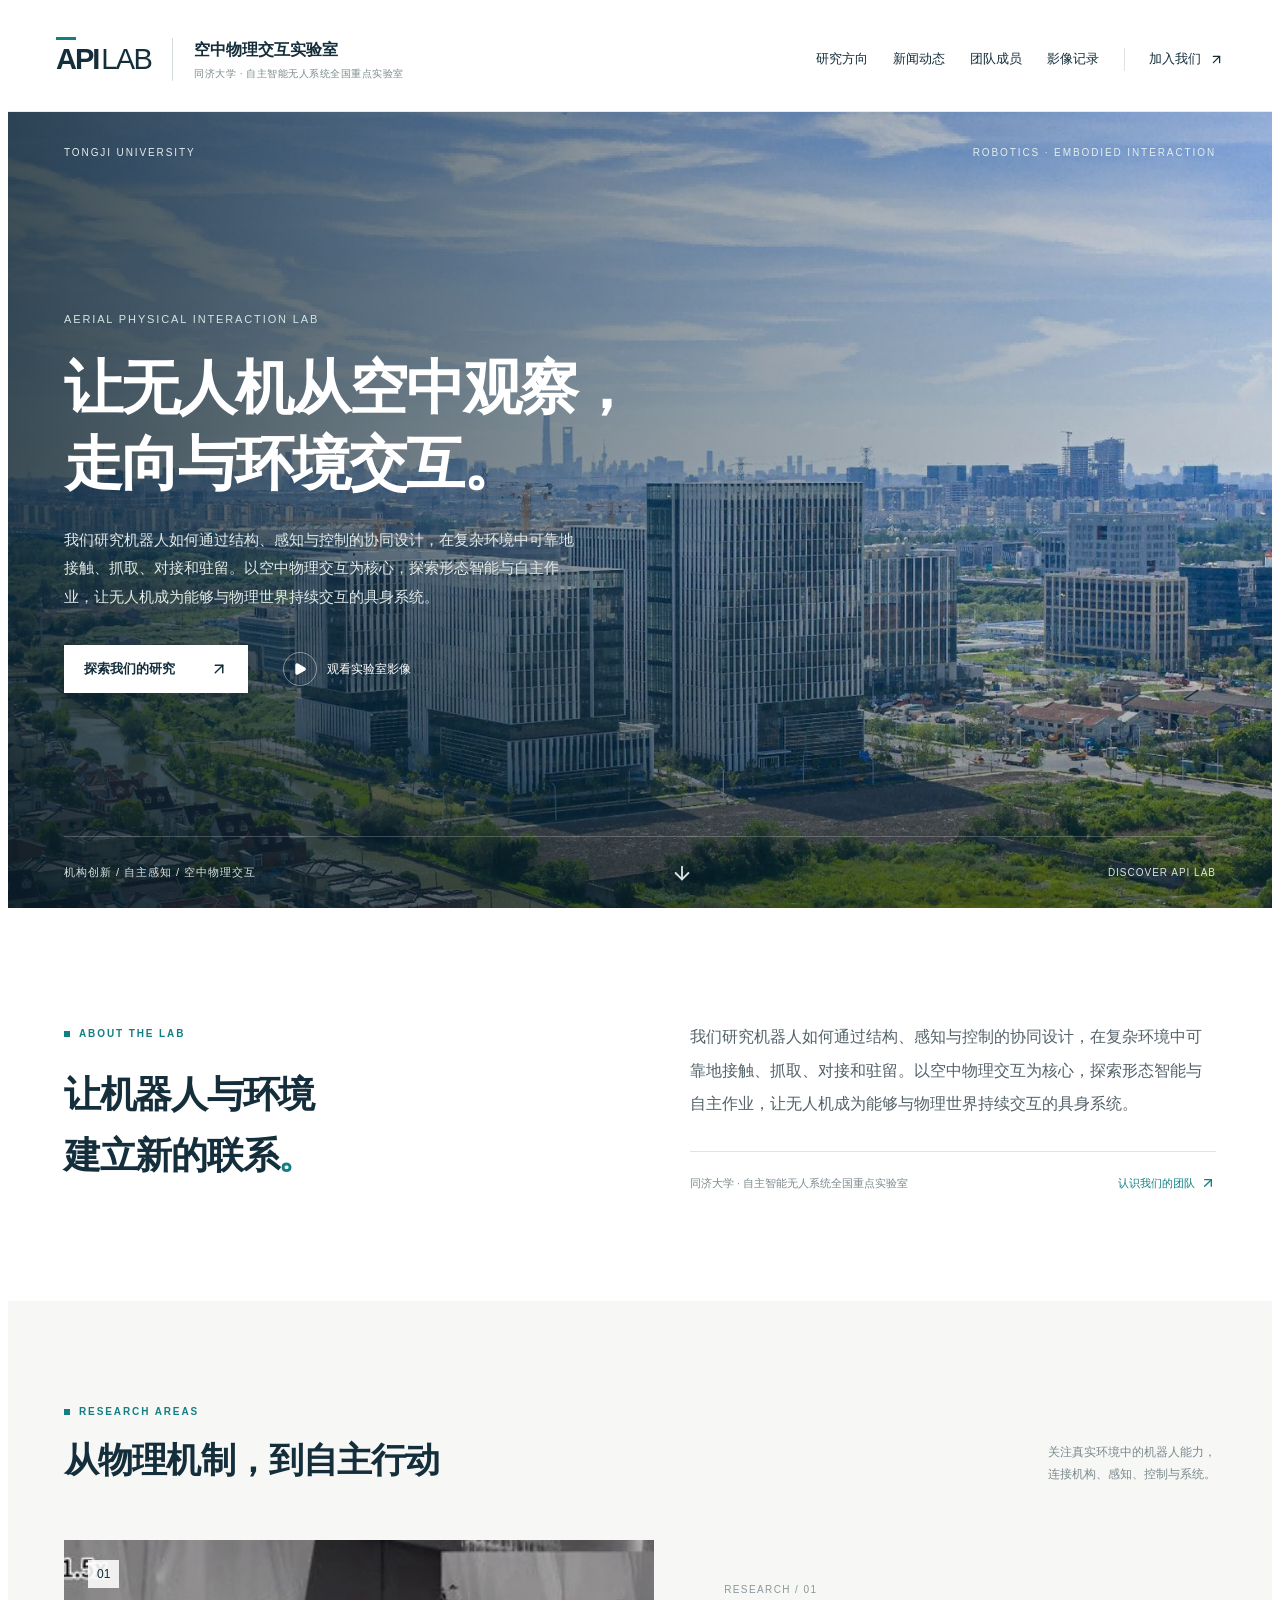
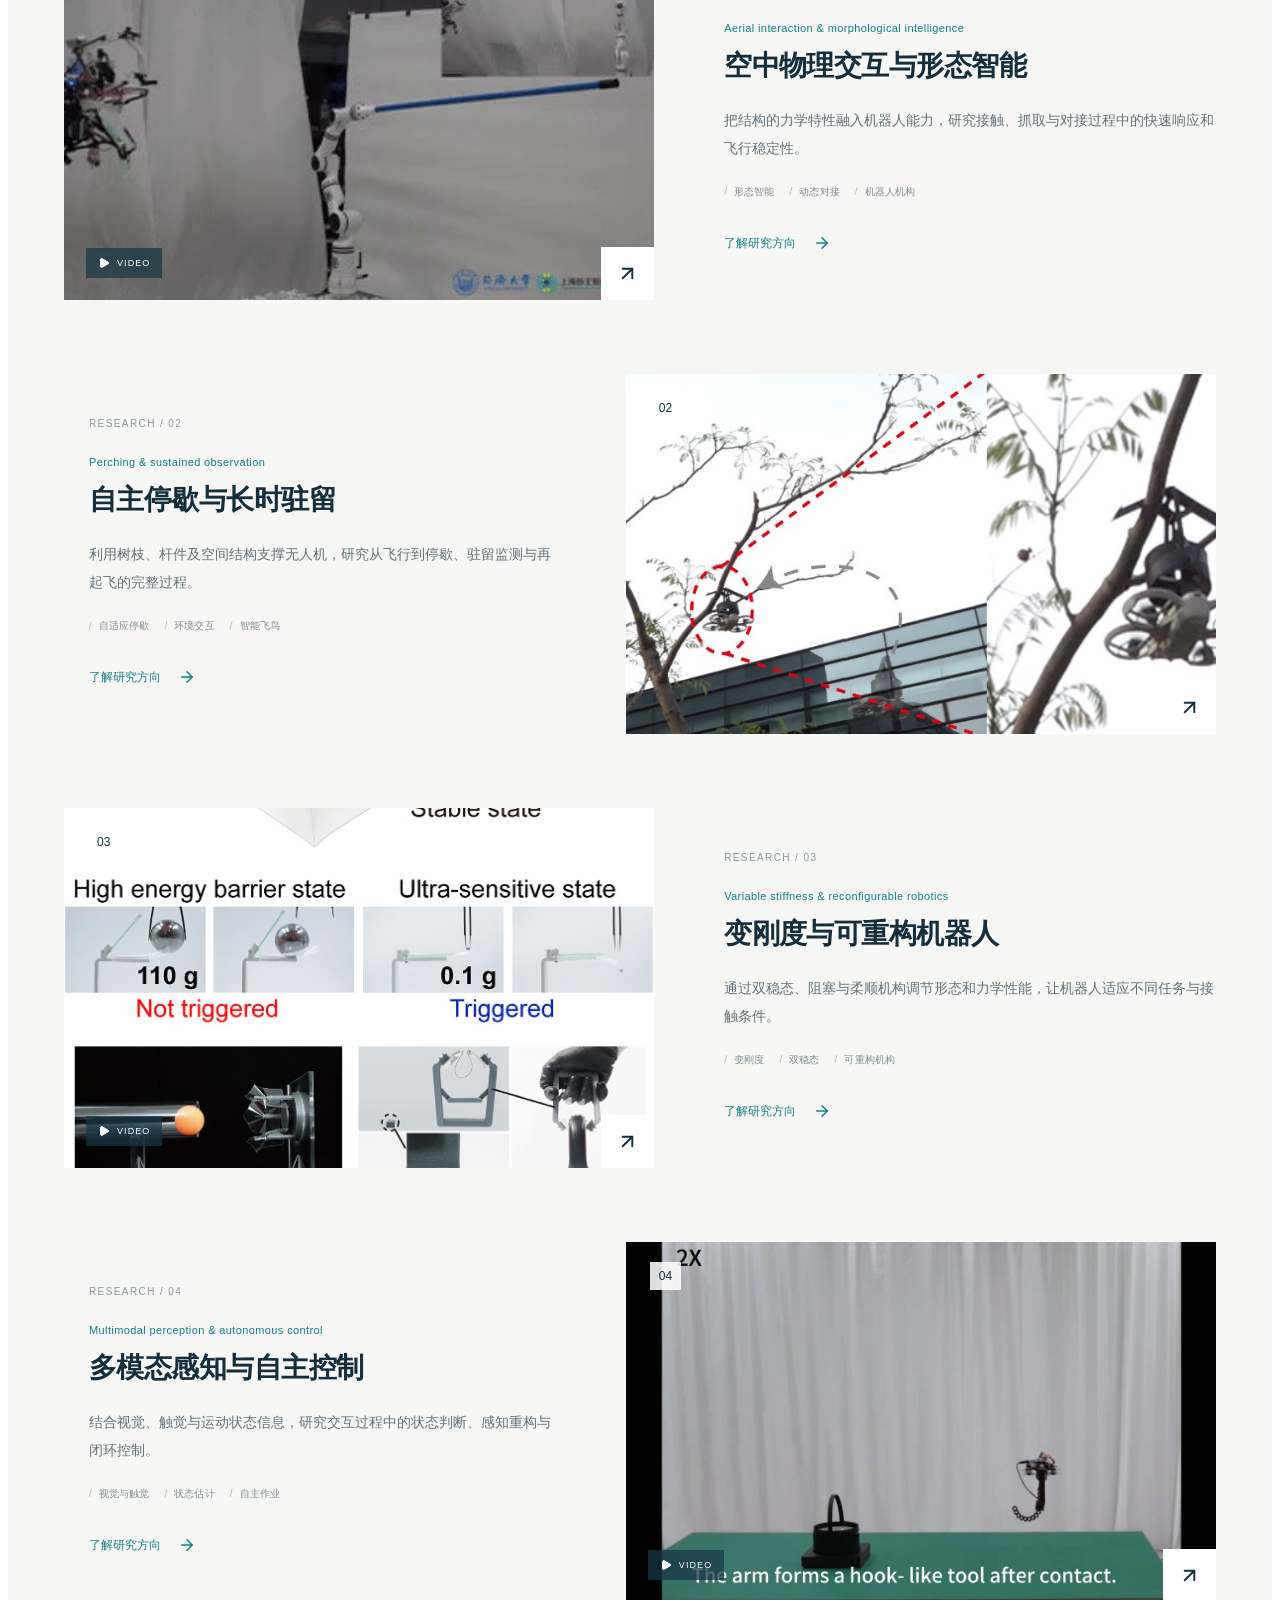
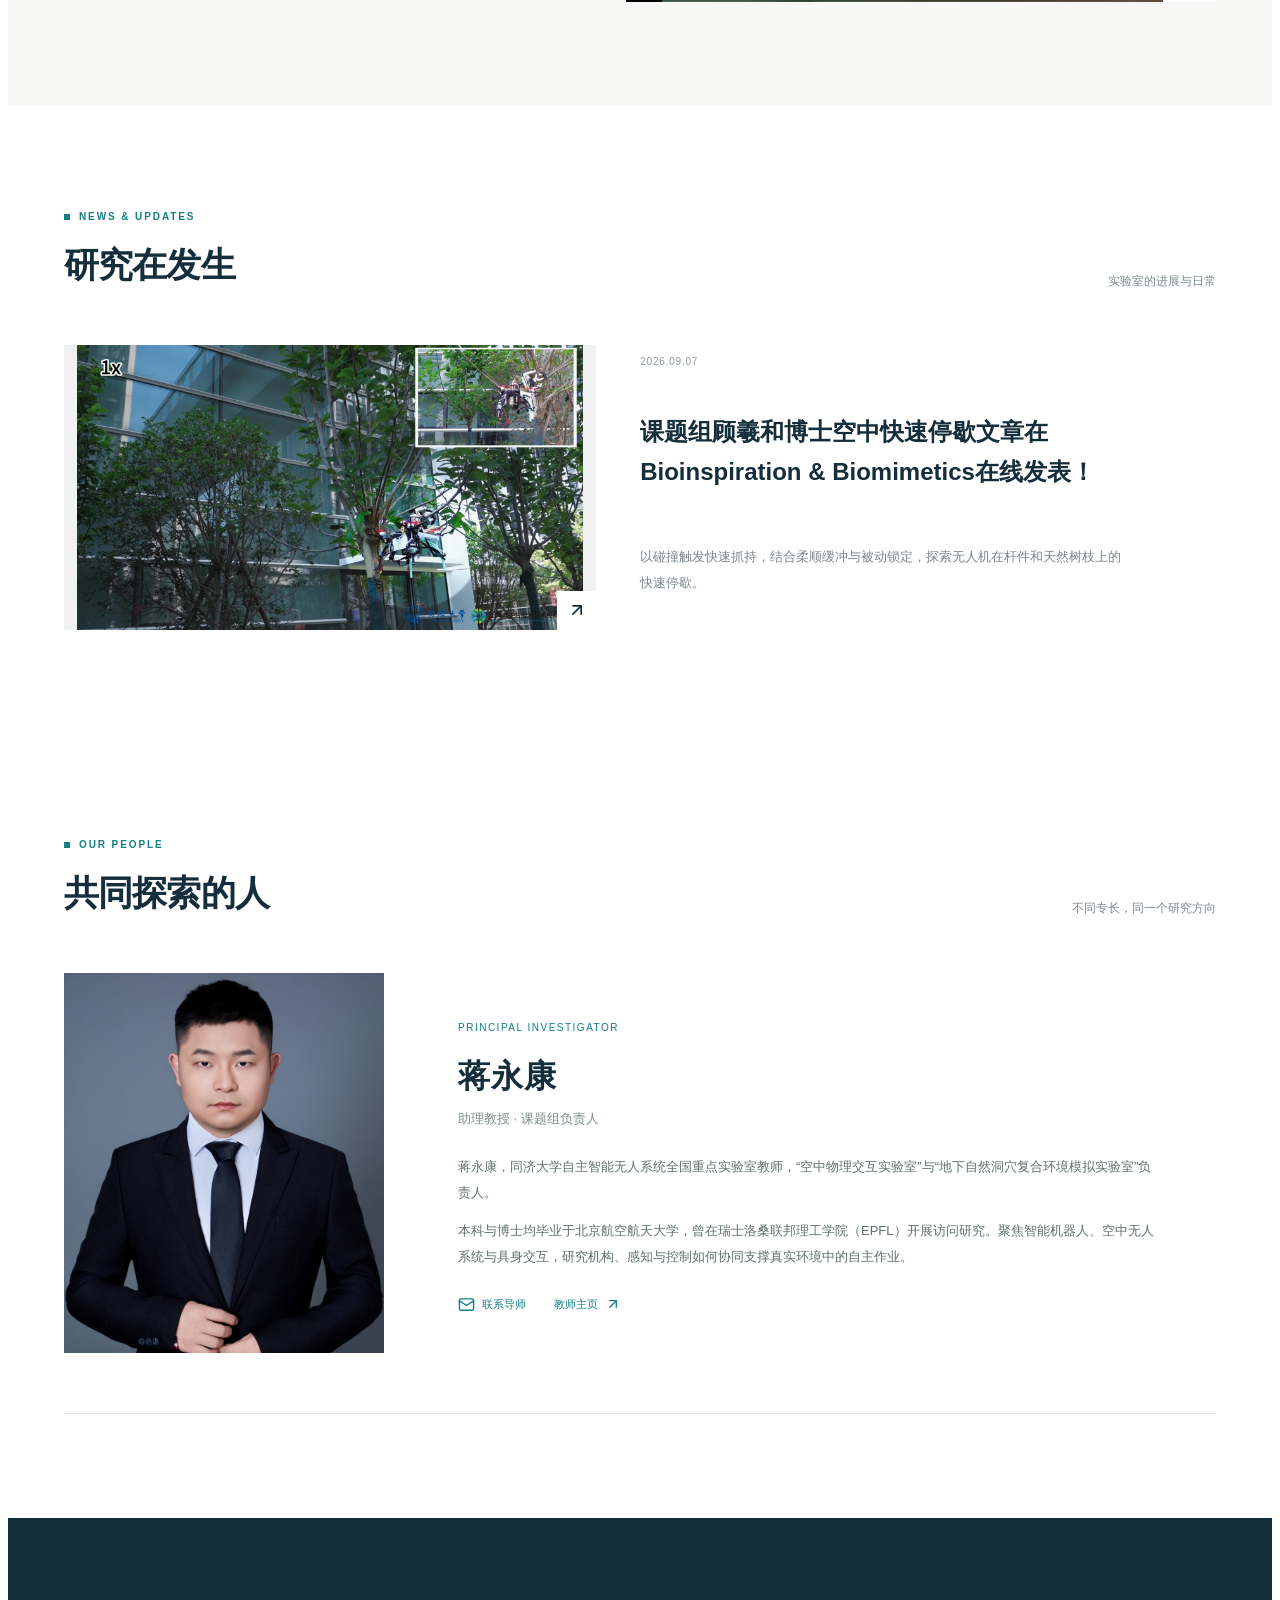
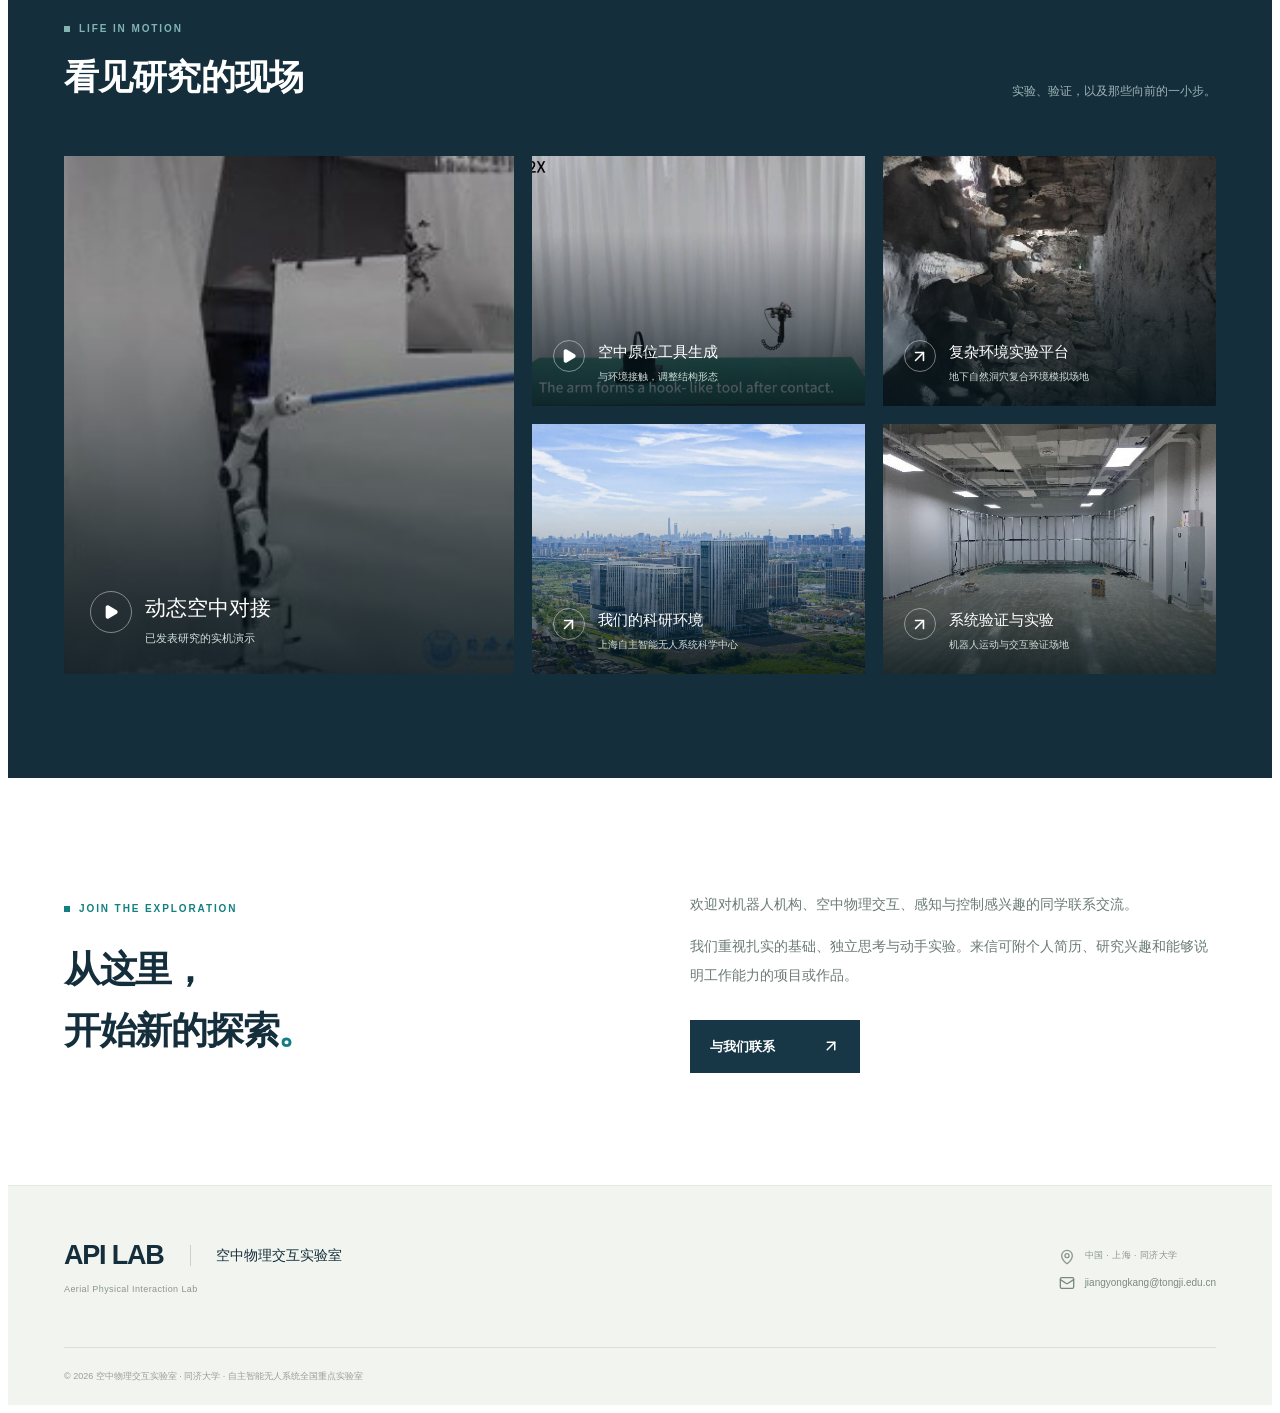
==== commit 00831738: "Publish laboratory website 2026-10-20T03:20:12.024Z" ====
--- a/index.html
+++ b/index.html
@@ -1,2 +1,2 @@
-<!doctype html><html lang="zh-CN"><head><meta charset="UTF-8"><meta name="viewport" content="width=device-width,initial-scale=1"><meta name="description" content="我们研究机器人如何通过结构、感知与控制的协同设计，在复杂环境中可靠地接触、抓取、对接和驻留。以空中物理交互为核心，探索形态智能与自主作业，让无人机成为能够与物理世界持续交互的具身系统。"><meta name="theme-color" content="#12384b"><title>空中物理交互实验室 · 同济大学</title><link rel="stylesheet" href="./assets/public.css"></head><body><div id="root"><link rel="preload" as="image" href="./media/hero-campus.jpg" fetchPriority="high"/><div class="lab-site"><a class="lab-skip" href="#main-content">跳转到正文</a><header class="lab-header"><a href="#" class="lab-brand" aria-label="空中物理交互实验室 首页"><span class="lab-wordmark">API<span>LAB</span><i></i></span><span class="lab-brand-name">空中物理交互实验室<small>同济大学 · 上海自主智能无人系统科学中心</small></span></a><nav class="lab-nav " aria-label="主导航"><a href="#research">研究方向</a><a href="#news">新闻动态</a><a href="#publications">学术成果</a><a href="#team">团队成员</a><a href="#gallery">影像记录</a><a href="#join" class="lab-nav-contact">加入我们 <svg xmlns="http://www.w3.org/2000/svg" width="15" height="15" viewBox="0 0 24 24" fill="none" stroke="currentColor" stroke-width="2" stroke-linecap="round" stroke-linejoin="round" class="lucide lucide-arrow-up-right" aria-hidden="true"><path d="M7 7h10v10"></path><path d="M7 17 17 7"></path></svg></a></nav><button class="lab-menu-toggle" aria-expanded="false" aria-label="打开导航"><svg xmlns="http://www.w3.org/2000/svg" width="24" height="24" viewBox="0 0 24 24" fill="none" stroke="currentColor" stroke-width="2" stroke-linecap="round" stroke-linejoin="round" class="lucide lucide-menu" aria-hidden="true"><path d="M4 5h16"></path><path d="M4 12h16"></path><path d="M4 19h16"></path></svg></button></header><main id="main-content"><section class="lab-hero" aria-labelledby="hero-heading"><div class="lab-hero-image"><img src="./media/hero-campus.jpg" alt="空中物理交互与无人系统研究" fetchPriority="high"/></div><div class="lab-hero-shade"></div><div class="lab-hero-inner"><div class="lab-hero-top"><span>TONGJI UNIVERSITY</span><span>ROBOTICS · EMBODIED INTERACTION</span></div><div class="lab-hero-copy"><span class="lab-hero-kicker">Aerial Physical Interaction Lab</span><h1 id="hero-heading">让无人机从空中观察，
-走向与环境交互。</h1><p>我们研究机器人如何通过结构、感知与控制的协同设计，在复杂环境中可靠地接触、抓取、对接和驻留。以空中物理交互为核心，探索形态智能与自主作业，让无人机成为能够与物理世界持续交互的具身系统。</p><div class="lab-hero-actions"><a class="lab-button lab-button-white" href="#research">探索我们的研究 <svg xmlns="http://www.w3.org/2000/svg" width="18" height="18" viewBox="0 0 24 24" fill="none" stroke="currentColor" stroke-width="2" stroke-linecap="round" stroke-linejoin="round" class="lucide lucide-arrow-up-right" aria-hidden="true"><path d="M7 7h10v10"></path><path d="M7 17 17 7"></path></svg></a><button class="lab-play-link"><span><svg xmlns="http://www.w3.org/2000/svg" width="14" height="14" viewBox="0 0 24 24" fill="currentColor" stroke="currentColor" stroke-width="2" stroke-linecap="round" stroke-linejoin="round" class="lucide lucide-play" aria-hidden="true"><path d="M5 5a2 2 0 0 1 3.008-1.728l11.997 6.998a2 2 0 0 1 .003 3.458l-12 7A2 2 0 0 1 5 19z"></path></svg></span>观看实验室影像</button></div></div><div class="lab-hero-bottom"><span>机构创新 / 自主感知 / 空中物理交互</span><a href="#about" aria-label="向下了解实验室"><svg xmlns="http://www.w3.org/2000/svg" width="22" height="22" viewBox="0 0 24 24" fill="none" stroke="currentColor" stroke-width="2" stroke-linecap="round" stroke-linejoin="round" class="lucide lucide-arrow-down" aria-hidden="true"><path d="M12 5v14"></path><path d="m19 12-7 7-7-7"></path></svg></a><span class="lab-hero-bottom-right">DISCOVER API LAB</span></div></div></section><section class="lab-about lab-container" id="about"><div><div class="lab-eyebrow"><span></span>ABOUT THE LAB</div><h2>让机器人与环境<br/>建立新的联系<span>。</span></h2></div><div class="lab-about-copy"><p>我们研究机器人如何通过结构、感知与控制的协同设计，在复杂环境中可靠地接触、抓取、对接和驻留。以空中物理交互为核心，探索形态智能与自主作业，让无人机成为能够与物理世界持续交互的具身系统。</p><div class="lab-about-meta"><span>同济大学 · 上海自主智能无人系统科学中心</span><a href="#team">认识我们的团队 <svg xmlns="http://www.w3.org/2000/svg" width="16" height="16" viewBox="0 0 24 24" fill="none" stroke="currentColor" stroke-width="2" stroke-linecap="round" stroke-linejoin="round" class="lucide lucide-arrow-up-right" aria-hidden="true"><path d="M7 7h10v10"></path><path d="M7 17 17 7"></path></svg></a></div></div></section><section class="lab-research lab-section" id="research"><div class="lab-container"><div class="lab-section-head"><div><div class="lab-eyebrow"><span></span>RESEARCH AREAS</div><h2>从物理机制，到自主行动</h2></div><p>关注真实环境中的机器人能力，<br/>连接机构、感知、控制与系统。</p></div><div class="lab-research-list"><article class="lab-research-row "><button class="lab-research-visual" aria-label="查看空中物理交互与形态智能"><img src="./media/docking-poster.jpg" alt="空中物理交互与形态智能" loading="lazy" class=""/><span class="lab-visual-number">0<!-- -->1</span><span class="lab-visual-arrow"><svg xmlns="http://www.w3.org/2000/svg" width="23" height="23" viewBox="0 0 24 24" fill="none" stroke="currentColor" stroke-width="2" stroke-linecap="round" stroke-linejoin="round" class="lucide lucide-arrow-up-right" aria-hidden="true"><path d="M7 7h10v10"></path><path d="M7 17 17 7"></path></svg></span><span class="lab-visual-video"><svg xmlns="http://www.w3.org/2000/svg" width="12" height="12" viewBox="0 0 24 24" fill="currentColor" stroke="currentColor" stroke-width="2" stroke-linecap="round" stroke-linejoin="round" class="lucide lucide-play" aria-hidden="true"><path d="M5 5a2 2 0 0 1 3.008-1.728l11.997 6.998a2 2 0 0 1 .003 3.458l-12 7A2 2 0 0 1 5 19z"></path></svg> VIDEO</span></button><div class="lab-research-copy"><div class="lab-research-index">RESEARCH / 0<!-- -->1</div><p class="lab-research-subtitle">Aerial interaction &amp; morphological intelligence</p><h3>空中物理交互与形态智能</h3><p class="lab-research-summary">把结构的力学特性融入机器人能力，研究接触、抓取与对接过程中的快速响应和飞行稳定性。</p><div class="lab-tags"><span>形态智能</span><span>动态对接</span><span>机器人机构</span></div><button class="lab-text-link">了解研究方向 <svg xmlns="http://www.w3.org/2000/svg" width="18" height="18" viewBox="0 0 24 24" fill="none" stroke="currentColor" stroke-width="2" stroke-linecap="round" stroke-linejoin="round" class="lucide lucide-arrow-right" aria-hidden="true"><path d="M5 12h14"></path><path d="m12 5 7 7-7 7"></path></svg></button></div></article><article class="lab-research-row is-reversed"><button class="lab-research-visual" aria-label="查看自主停歇与长时驻留"><img src="./media/perching.jpg" alt="自主停歇与长时驻留" loading="lazy" class=""/><span class="lab-visual-number">0<!-- -->2</span><span class="lab-visual-arrow"><svg xmlns="http://www.w3.org/2000/svg" width="23" height="23" viewBox="0 0 24 24" fill="none" stroke="currentColor" stroke-width="2" stroke-linecap="round" stroke-linejoin="round" class="lucide lucide-arrow-up-right" aria-hidden="true"><path d="M7 7h10v10"></path><path d="M7 17 17 7"></path></svg></span></button><div class="lab-research-copy"><div class="lab-research-index">RESEARCH / 0<!-- -->2</div><p class="lab-research-subtitle">Perching &amp; sustained observation</p><h3>自主停歇与长时驻留</h3><p class="lab-research-summary">利用树枝、杆件及空间结构支撑无人机，研究从飞行到停歇、驻留监测与再起飞的完整过程。</p><div class="lab-tags"><span>自适应停歇</span><span>环境交互</span><span>智能飞鸟</span></div><button class="lab-text-link">了解研究方向 <svg xmlns="http://www.w3.org/2000/svg" width="18" height="18" viewBox="0 0 24 24" fill="none" stroke="currentColor" stroke-width="2" stroke-linecap="round" stroke-linejoin="round" class="lucide lucide-arrow-right" aria-hidden="true"><path d="M5 12h14"></path><path d="m12 5 7 7-7 7"></path></svg></button></div></article><article class="lab-research-row "><button class="lab-research-visual" aria-label="查看变刚度与可重构机器人"><img src="./media/morphology.jpg" alt="变刚度与可重构机器人" loading="lazy" class=""/><span class="lab-visual-number">0<!-- -->3</span><span class="lab-visual-arrow"><svg xmlns="http://www.w3.org/2000/svg" width="23" height="23" viewBox="0 0 24 24" fill="none" stroke="currentColor" stroke-width="2" stroke-linecap="round" stroke-linejoin="round" class="lucide lucide-arrow-up-right" aria-hidden="true"><path d="M7 7h10v10"></path><path d="M7 17 17 7"></path></svg></span><span class="lab-visual-video"><svg xmlns="http://www.w3.org/2000/svg" width="12" height="12" viewBox="0 0 24 24" fill="currentColor" stroke="currentColor" stroke-width="2" stroke-linecap="round" stroke-linejoin="round" class="lucide lucide-play" aria-hidden="true"><path d="M5 5a2 2 0 0 1 3.008-1.728l11.997 6.998a2 2 0 0 1 .003 3.458l-12 7A2 2 0 0 1 5 19z"></path></svg> VIDEO</span></button><div class="lab-research-copy"><div class="lab-research-index">RESEARCH / 0<!-- -->3</div><p class="lab-research-subtitle">Variable stiffness &amp; reconfigurable robotics</p><h3>变刚度与可重构机器人</h3><p class="lab-research-summary">通过双稳态、阻塞与柔顺机构调节形态和力学性能，让机器人适应不同任务与接触条件。</p><div class="lab-tags"><span>变刚度</span><span>双稳态</span><span>可重构机构</span></div><button class="lab-text-link">了解研究方向 <svg xmlns="http://www.w3.org/2000/svg" width="18" height="18" viewBox="0 0 24 24" fill="none" stroke="currentColor" stroke-width="2" stroke-linecap="round" stroke-linejoin="round" class="lucide lucide-arrow-right" aria-hidden="true"><path d="M5 12h14"></path><path d="m12 5 7 7-7 7"></path></svg></button></div></article><article class="lab-research-row is-reversed"><button class="lab-research-visual" aria-label="查看多模态感知与自主控制"><img src="./media/toolmaking-poster.jpg" alt="多模态感知与自主控制" loading="lazy" class=""/><span class="lab-visual-number">0<!-- -->4</span><span class="lab-visual-arrow"><svg xmlns="http://www.w3.org/2000/svg" width="23" height="23" viewBox="0 0 24 24" fill="none" stroke="currentColor" stroke-width="2" stroke-linecap="round" stroke-linejoin="round" class="lucide lucide-arrow-up-right" aria-hidden="true"><path d="M7 7h10v10"></path><path d="M7 17 17 7"></path></svg></span><span class="lab-visual-video"><svg xmlns="http://www.w3.org/2000/svg" width="12" height="12" viewBox="0 0 24 24" fill="currentColor" stroke="currentColor" stroke-width="2" stroke-linecap="round" stroke-linejoin="round" class="lucide lucide-play" aria-hidden="true"><path d="M5 5a2 2 0 0 1 3.008-1.728l11.997 6.998a2 2 0 0 1 .003 3.458l-12 7A2 2 0 0 1 5 19z"></path></svg> VIDEO</span></button><div class="lab-research-copy"><div class="lab-research-index">RESEARCH / 0<!-- -->4</div><p class="lab-research-subtitle">Multimodal perception &amp; autonomous control</p><h3>多模态感知与自主控制</h3><p class="lab-research-summary">结合视觉、触觉与运动状态信息，研究交互过程中的状态判断、感知重构与闭环控制。</p><div class="lab-tags"><span>视觉与触觉</span><span>状态估计</span><span>自主作业</span></div><button class="lab-text-link">了解研究方向 <svg xmlns="http://www.w3.org/2000/svg" width="18" height="18" viewBox="0 0 24 24" fill="none" stroke="currentColor" stroke-width="2" stroke-linecap="round" stroke-linejoin="round" class="lucide lucide-arrow-right" aria-hidden="true"><path d="M5 12h14"></path><path d="m12 5 7 7-7 7"></path></svg></button></div></article></div></div></section><section class="lab-news lab-container lab-section" id="news"><div class="lab-section-head"><div><div class="lab-eyebrow"><span></span>NEWS &amp; UPDATES</div><h2>研究在发生</h2></div><span class="lab-section-note">实验室的进展与日常</span></div><div class="lab-news-grid"><article class="lab-news-item"><button class="lab-news-image" aria-label="阅读：形态智能用于动态空中对接"><img src="./media/docking-poster.jpg" alt="形态智能用于动态空中对接" loading="lazy" class=""/><span><svg xmlns="http://www.w3.org/2000/svg" width="20" height="20" viewBox="0 0 24 24" fill="none" stroke="currentColor" stroke-width="2" stroke-linecap="round" stroke-linejoin="round" class="lucide lucide-arrow-up-right" aria-hidden="true"><path d="M7 7h10v10"></path><path d="M7 17 17 7"></path></svg></span></button><time dateTime="2026">2026</time><h3><button>形态智能用于动态空中对接</button></h3><p>双稳态张力铰链抓取机构相关研究发表于 Bioinspiration &amp; Biomimetics。</p></article><article class="lab-news-item"><button class="lab-news-image" aria-label="阅读：通过环境接触，实现空中原位工具生成"><img src="./media/toolmaking-poster.jpg" alt="通过环境接触，实现空中原位工具生成" loading="lazy" class=""/><span><svg xmlns="http://www.w3.org/2000/svg" width="20" height="20" viewBox="0 0 24 24" fill="none" stroke="currentColor" stroke-width="2" stroke-linecap="round" stroke-linejoin="round" class="lucide lucide-arrow-up-right" aria-hidden="true"><path d="M7 7h10v10"></path><path d="M7 17 17 7"></path></svg></span></button><time dateTime="2026">2026</time><h3><button>通过环境接触，实现空中原位工具生成</button></h3><p>变刚度机械臂空中原位工具化研究在 IEEE Robotics and Automation Letters 上线。</p></article><article class="lab-news-item"><button class="lab-news-image" aria-label="阅读：智能飞鸟获全国赛事二等奖"><img src="./media/perching.jpg" alt="智能飞鸟获全国赛事二等奖" loading="lazy" class=""/><span><svg xmlns="http://www.w3.org/2000/svg" width="20" height="20" viewBox="0 0 24 24" fill="none" stroke="currentColor" stroke-width="2" stroke-linecap="round" stroke-linejoin="round" class="lucide lucide-arrow-up-right" aria-hidden="true"><path d="M7 7h10v10"></path><path d="M7 17 17 7"></path></svg></span></button><time dateTime="2025">2025</time><h3><button>智能飞鸟获全国赛事二等奖</button></h3><p>智能飞鸟相关成果获2025年工信部新域新质创新大赛全国总决赛二等奖。</p></article></div></section><section class="lab-papers lab-section" id="publications"><div class="lab-container"><div class="lab-section-head"><div><div class="lab-eyebrow"><span></span>SELECTED PUBLICATIONS</div><h2>以研究回应问题</h2></div><a class="lab-text-link" href="https://scholar.google.com/citations?user=xp0Y7bsAAAAJ&amp;hl=en&amp;oi=ao" target="_blank" rel="noreferrer">Google Scholar <svg xmlns="http://www.w3.org/2000/svg" width="18" height="18" viewBox="0 0 24 24" fill="none" stroke="currentColor" stroke-width="2" stroke-linecap="round" stroke-linejoin="round" class="lucide lucide-arrow-up-right" aria-hidden="true"><path d="M7 7h10v10"></path><path d="M7 17 17 7"></path></svg></a></div><div class="lab-paper-controls"><label class="lab-paper-search"><svg xmlns="http://www.w3.org/2000/svg" width="19" height="19" viewBox="0 0 24 24" fill="none" stroke="currentColor" stroke-width="2" stroke-linecap="round" stroke-linejoin="round" class="lucide lucide-search" aria-hidden="true"><path d="m21 21-4.34-4.34"></path><circle cx="11" cy="11" r="8"></circle></svg><span class="sr-only">搜索论文标题、作者、期刊</span><input placeholder="搜索标题、作者、期刊…" type="search" value=""/></label><label class="lab-year-filter"><span>年份</span><select aria-label="按年份筛选"><option value="all" selected="">全部年份</option><option value="2026">2026</option><option value="2024">2024</option><option value="2023">2023</option><option value="2019">2019</option></select></label></div><div class="lab-topic-filters" aria-label="按研究主题筛选"><button class="is-active" aria-pressed="true">全部研究</button><button class="" aria-pressed="false">空中操作</button><button class="" aria-pressed="false">动态对接</button><button class="" aria-pressed="false">触觉感知</button><button class="" aria-pressed="false">机器人机构</button><button class="" aria-pressed="false">变刚度</button></div><div class="lab-paper-list" aria-live="polite"><article class="lab-paper"><div class="lab-paper-year">2026<span>Online</span></div><img src="./media/toolmaking-poster.jpg" alt="Shaping by Contact: Aerial In-Situ Toolmaking with a Variable-Stiffness Manipulator 研究示意图" loading="lazy" class="lab-paper-image"/><div class="lab-paper-info"><div class="lab-paper-venue">IEEE Robotics and Automation Letters</div><h3>Shaping by Contact: Aerial In-Situ Toolmaking with a Variable-Stiffness Manipulator</h3><p>Yongkang Jiang, Zhuoming Zheng, Chaojun Chen, Xuanrui Zhao, Yanmin Zhou, Bin He</p><div class="lab-paper-links"><a href="https://doi.org/10.1109/LRA.2026.3728697" target="_blank" rel="noreferrer">DOI <svg xmlns="http://www.w3.org/2000/svg" width="13" height="13" viewBox="0 0 24 24" fill="none" stroke="currentColor" stroke-width="2" stroke-linecap="round" stroke-linejoin="round" class="lucide lucide-arrow-up-right" aria-hidden="true"><path d="M7 7h10v10"></path><path d="M7 17 17 7"></path></svg></a><span>空中操作</span></div></div></article><article class="lab-paper"><div class="lab-paper-year">2026<span>已发表</span></div><img src="./media/docking-poster.jpg" alt="Morphological Intelligence in Dynamic Aerial Docking: A Bistable Tension-Hinge Gripper 研究示意图" loading="lazy" class="lab-paper-image"/><div class="lab-paper-info"><div class="lab-paper-venue">Bioinspiration &amp; Biomimetics, 21(5): 056004</div><h3>Morphological Intelligence in Dynamic Aerial Docking: A Bistable Tension-Hinge Gripper</h3><p>Xihe Gu, Yongkang Jiang, Pengliang Dai, Zhaojie Wang, Bin He</p><div class="lab-paper-links"><a href="https://doi.org/10.1088/1748-3190/ae8f97" target="_blank" rel="noreferrer">DOI <svg xmlns="http://www.w3.org/2000/svg" width="13" height="13" viewBox="0 0 24 24" fill="none" stroke="currentColor" stroke-width="2" stroke-linecap="round" stroke-linejoin="round" class="lucide lucide-arrow-up-right" aria-hidden="true"><path d="M7 7h10v10"></path><path d="M7 17 17 7"></path></svg></a><span>动态对接</span></div></div></article><article class="lab-paper"><div class="lab-paper-year">2026<span>已发表</span></div><div class="lab-paper-info"><div class="lab-paper-venue">IEEE Transactions on Industrial Electronics, 73(2): 2554–2563</div><h3>Dynamic Tactile Sensor (DTS) With Data-Driven Super-Resolution for Edge Applications</h3><p>蒋永康（通讯作者）及合作者</p><div class="lab-paper-links"><a href="https://doi.org/10.1109/TIE.2025.3598207" target="_blank" rel="noreferrer">DOI <svg xmlns="http://www.w3.org/2000/svg" width="13" height="13" viewBox="0 0 24 24" fill="none" stroke="currentColor" stroke-width="2" stroke-linecap="round" stroke-linejoin="round" class="lucide lucide-arrow-up-right" aria-hidden="true"><path d="M7 7h10v10"></path><path d="M7 17 17 7"></path></svg></a><span>触觉感知</span></div></div></article><article class="lab-paper"><div class="lab-paper-year">2024<span>已发表</span></div><img src="./media/morphology.jpg" alt="Reprogrammable Bistable Actuators for Multimodal, Fast, and Ultrasensitive Grasping 研究示意图" loading="lazy" class="lab-paper-image"/><div class="lab-paper-info"><div class="lab-paper-venue">IEEE/ASME Transactions on Mechatronics, 29(2): 984–994</div><h3>Reprogrammable Bistable Actuators for Multimodal, Fast, and Ultrasensitive Grasping</h3><p>Yongkang Jiang et al.</p><div class="lab-paper-links"><a href="https://doi.org/10.1109/TMECH.2023.3318976" target="_blank" rel="noreferrer">DOI <svg xmlns="http://www.w3.org/2000/svg" width="13" height="13" viewBox="0 0 24 24" fill="none" stroke="currentColor" stroke-width="2" stroke-linecap="round" stroke-linejoin="round" class="lucide lucide-arrow-up-right" aria-hidden="true"><path d="M7 7h10v10"></path><path d="M7 17 17 7"></path></svg></a><span>机器人机构</span></div></div></article><article class="lab-paper"><div class="lab-paper-year">2023<span>已发表</span></div><img src="./media/morphology.jpg" alt="Ultra-Tunable Bistable Structures for Universal Robotic Applications 研究示意图" loading="lazy" class="lab-paper-image"/><div class="lab-paper-info"><div class="lab-paper-venue">Cell Reports Physical Science, 4(5): 101365</div><h3>Ultra-Tunable Bistable Structures for Universal Robotic Applications</h3><p>Yongkang Jiang et al.</p><div class="lab-paper-links"><a href="https://doi.org/10.1016/j.xcrp.2023.101365" target="_blank" rel="noreferrer">DOI <svg xmlns="http://www.w3.org/2000/svg" width="13" height="13" viewBox="0 0 24 24" fill="none" stroke="currentColor" stroke-width="2" stroke-linecap="round" stroke-linejoin="round" class="lucide lucide-arrow-up-right" aria-hidden="true"><path d="M7 7h10v10"></path><path d="M7 17 17 7"></path></svg></a><span>机器人机构</span></div></div></article><article class="lab-paper"><div class="lab-paper-year">2019<span>已发表</span></div><div class="lab-paper-info"><div class="lab-paper-venue">Soft Robotics, 6(1): 118–132</div><h3>Chain-Like Granular Jamming: A Novel Stiffness-Programmable Mechanism for Soft Robotics</h3><p>Yongkang Jiang et al.</p><div class="lab-paper-links"><a href="https://doi.org/10.1089/soro.2018.0005" target="_blank" rel="noreferrer">DOI <svg xmlns="http://www.w3.org/2000/svg" width="13" height="13" viewBox="0 0 24 24" fill="none" stroke="currentColor" stroke-width="2" stroke-linecap="round" stroke-linejoin="round" class="lucide lucide-arrow-up-right" aria-hidden="true"><path d="M7 7h10v10"></path><path d="M7 17 17 7"></path></svg></a><span>变刚度</span></div></div></article></div></div></section><section class="lab-team lab-container lab-section" id="team"><div class="lab-section-head"><div><div class="lab-eyebrow"><span></span>OUR PEOPLE</div><h2>共同探索的人</h2></div><span class="lab-section-note">不同专长，同一个研究方向</span></div><article class="lab-pi"><div class="lab-pi-photo"><img src="./media/jiang-yongkang.jpg" alt="蒋永康" loading="lazy" class=""/></div><div class="lab-pi-content"><span class="lab-pi-label">PRINCIPAL INVESTIGATOR</span><h3>蒋永康</h3><p class="lab-pi-role">助理教授 · 课题组负责人</p><div class="lab-pi-bio"><p>同济大学电子与信息工程学院、上海自主智能无人系统科学中心助理教授，空中物理交互实验室及地下自然洞穴复合环境模拟实验室负责人。</p><p>北京航空航天大学学士、博士，曾赴瑞士洛桑联邦理工学院开展访问研究。主要研究智能机器人、空中无人系统与具身交互，主持国家自然科学基金青年项目、国家重点研发计划子课题等。</p></div><div class="lab-pi-links"><a href="mailto:jiangyongkang@tongji.edu.cn"><svg xmlns="http://www.w3.org/2000/svg" width="17" height="17" viewBox="0 0 24 24" fill="none" stroke="currentColor" stroke-width="2" stroke-linecap="round" stroke-linejoin="round" class="lucide lucide-mail" aria-hidden="true"><path d="m22 7-8.991 5.727a2 2 0 0 1-2.009 0L2 7"></path><rect x="2" y="4" width="20" height="16" rx="2"></rect></svg> 联系导师</a><a href="https://scholar.google.com/citations?user=xp0Y7bsAAAAJ&amp;hl=en&amp;oi=ao" target="_blank" rel="noreferrer">学术主页 <svg xmlns="http://www.w3.org/2000/svg" width="16" height="16" viewBox="0 0 24 24" fill="none" stroke="currentColor" stroke-width="2" stroke-linecap="round" stroke-linejoin="round" class="lucide lucide-arrow-up-right" aria-hidden="true"><path d="M7 7h10v10"></path><path d="M7 17 17 7"></path></svg></a></div></div></article></section><section class="lab-gallery lab-section" id="gallery"><div class="lab-container"><div class="lab-section-head"><div><div class="lab-eyebrow"><span></span>LIFE IN MOTION</div><h2>看见研究的现场</h2></div><p>实验、验证，以及那些向前的一小步。</p></div><div class="lab-gallery-grid " data-count="5"><button class="lab-gallery-item is-featured" aria-label="播放动态空中对接"><img src="./media/docking-poster.jpg" alt="动态空中对接" loading="lazy" class=""/><span class="lab-gallery-overlay"></span><div class="lab-gallery-caption"><span><svg xmlns="http://www.w3.org/2000/svg" width="16" height="16" viewBox="0 0 24 24" fill="currentColor" stroke="currentColor" stroke-width="2" stroke-linecap="round" stroke-linejoin="round" class="lucide lucide-play" aria-hidden="true"><path d="M5 5a2 2 0 0 1 3.008-1.728l11.997 6.998a2 2 0 0 1 .003 3.458l-12 7A2 2 0 0 1 5 19z"></path></svg></span><div><h3>动态空中对接</h3><p>已发表研究的实机演示</p></div></div></button><button class="lab-gallery-item " aria-label="播放空中原位工具生成"><img src="./media/toolmaking-poster.jpg" alt="空中原位工具生成" loading="lazy" class=""/><span class="lab-gallery-overlay"></span><div class="lab-gallery-caption"><span><svg xmlns="http://www.w3.org/2000/svg" width="16" height="16" viewBox="0 0 24 24" fill="currentColor" stroke="currentColor" stroke-width="2" stroke-linecap="round" stroke-linejoin="round" class="lucide lucide-play" aria-hidden="true"><path d="M5 5a2 2 0 0 1 3.008-1.728l11.997 6.998a2 2 0 0 1 .003 3.458l-12 7A2 2 0 0 1 5 19z"></path></svg></span><div><h3>空中原位工具生成</h3><p>与环境接触，调整结构形态</p></div></div></button><button class="lab-gallery-item " aria-label="查看复杂环境实验平台"><img src="./media/cave-lab.jpg" alt="复杂环境实验平台" loading="lazy" class=""/><span class="lab-gallery-overlay"></span><div class="lab-gallery-caption"><span><svg xmlns="http://www.w3.org/2000/svg" width="19" height="19" viewBox="0 0 24 24" fill="none" stroke="currentColor" stroke-width="2" stroke-linecap="round" stroke-linejoin="round" class="lucide lucide-arrow-up-right" aria-hidden="true"><path d="M7 7h10v10"></path><path d="M7 17 17 7"></path></svg></span><div><h3>复杂环境实验平台</h3><p>地下自然洞穴复合环境模拟场地</p></div></div></button><button class="lab-gallery-item " aria-label="查看我们的科研环境"><img src="./media/hero-campus.jpg" alt="我们的科研环境" loading="lazy" class=""/><span class="lab-gallery-overlay"></span><div class="lab-gallery-caption"><span><svg xmlns="http://www.w3.org/2000/svg" width="19" height="19" viewBox="0 0 24 24" fill="none" stroke="currentColor" stroke-width="2" stroke-linecap="round" stroke-linejoin="round" class="lucide lucide-arrow-up-right" aria-hidden="true"><path d="M7 7h10v10"></path><path d="M7 17 17 7"></path></svg></span><div><h3>我们的科研环境</h3><p>上海自主智能无人系统科学中心</p></div></div></button><button class="lab-gallery-item " aria-label="查看系统验证与实验"><img src="./media/optical-lab.jpg" alt="系统验证与实验" loading="lazy" class=""/><span class="lab-gallery-overlay"></span><div class="lab-gallery-caption"><span><svg xmlns="http://www.w3.org/2000/svg" width="19" height="19" viewBox="0 0 24 24" fill="none" stroke="currentColor" stroke-width="2" stroke-linecap="round" stroke-linejoin="round" class="lucide lucide-arrow-up-right" aria-hidden="true"><path d="M7 7h10v10"></path><path d="M7 17 17 7"></path></svg></span><div><h3>系统验证与实验</h3><p>机器人运动与交互验证场地</p></div></div></button></div></div></section><section class="lab-join lab-container" id="join"><div><div class="lab-eyebrow"><span></span>JOIN THE EXPLORATION</div><h2>从这里，<br/>开始新的探索<span>。</span></h2></div><div class="lab-join-copy"><p>欢迎对机器人机构、空中物理交互、感知与控制感兴趣的同学联系交流。</p><p>我们重视扎实的基础、独立思考与动手实验。来信可附个人简历、研究兴趣和能够说明工作能力的项目或作品。</p><a class="lab-button lab-button-dark" href="mailto:jiangyongkang@tongji.edu.cn">与我们联系 <svg xmlns="http://www.w3.org/2000/svg" width="18" height="18" viewBox="0 0 24 24" fill="none" stroke="currentColor" stroke-width="2" stroke-linecap="round" stroke-linejoin="round" class="lucide lucide-arrow-up-right" aria-hidden="true"><path d="M7 7h10v10"></path><path d="M7 17 17 7"></path></svg></a></div></section></main><footer class="lab-footer"><div class="lab-container"><div class="lab-footer-top"><div><a href="#" class="lab-footer-brand">API LAB<span>空中物理交互实验室</span></a><p>Aerial Physical Interaction Lab</p></div><div class="lab-footer-contact"><p><svg xmlns="http://www.w3.org/2000/svg" width="16" height="16" viewBox="0 0 24 24" fill="none" stroke="currentColor" stroke-width="2" stroke-linecap="round" stroke-linejoin="round" class="lucide lucide-map-pin" aria-hidden="true"><path d="M20 10c0 4.993-5.539 10.193-7.399 11.799a1 1 0 0 1-1.202 0C9.539 20.193 4 14.993 4 10a8 8 0 0 1 16 0"></path><circle cx="12" cy="10" r="3"></circle></svg><span>中国 · 上海 · 同济大学</span></p><a href="mailto:jiangyongkang@tongji.edu.cn"><svg xmlns="http://www.w3.org/2000/svg" width="16" height="16" viewBox="0 0 24 24" fill="none" stroke="currentColor" stroke-width="2" stroke-linecap="round" stroke-linejoin="round" class="lucide lucide-mail" aria-hidden="true"><path d="m22 7-8.991 5.727a2 2 0 0 1-2.009 0L2 7"></path><rect x="2" y="4" width="20" height="16" rx="2"></rect></svg>jiangyongkang@tongji.edu.cn</a></div></div><div class="lab-footer-bottom"><span>© <!-- -->2026<!-- --> <!-- -->空中物理交互实验室<!-- --> · <!-- -->同济大学 · 上海自主智能无人系统科学中心</span></div></div></footer><dialog class="lab-modal" aria-labelledby="lab-modal-title"></dialog></div></div><script type="application/json" id="lab-content">{"site":{"labName":"空中物理交互实验室","enName":"Aerial Physical Interaction Lab","tagline":"让无人机从空中观察，\n走向与环境交互。","description":"我们研究机器人如何通过结构、感知与控制的协同设计，在复杂环境中可靠地接触、抓取、对接和驻留。以空中物理交互为核心，探索形态智能与自主作业，让无人机成为能够与物理世界持续交互的具身系统。","email":"jiangyongkang@tongji.edu.cn","affiliation":"同济大学 · 上海自主智能无人系统科学中心","scholar":"https://scholar.google.com/citations?user=xp0Y7bsAAAAJ&hl=en&oi=ao","heroImage":"./media/hero-campus.jpg","heroVideo":"./media/docking.mp4","heroVideoPoster":"./media/docking-poster.jpg","recruitment":"欢迎对机器人机构、空中物理交互、感知与控制感兴趣的同学联系交流。\n我们重视扎实的基础、独立思考与动手实验。来信可附个人简历、研究兴趣和能够说明工作能力的项目或作品。","location":"中国 · 上海 · 同济大学","piName":"蒋永康","piTitle":"助理教授 · 课题组负责人","piBio":"同济大学电子与信息工程学院、上海自主智能无人系统科学中心助理教授，空中物理交互实验室及地下自然洞穴复合环境模拟实验室负责人。\n北京航空航天大学学士、博士，曾赴瑞士洛桑联邦理工学院开展访问研究。主要研究智能机器人、空中无人系统与具身交互，主持国家自然科学基金青年项目、国家重点研发计划子课题等。","piPhoto":"./media/jiang-yongkang.jpg"},"research":[{"id":"r-interaction","title":"空中物理交互与形态智能","subtitle":"Aerial interaction & morphological intelligence","summary":"把结构的力学特性融入机器人能力，研究接触、抓取与对接过程中的快速响应和飞行稳定性。","body":"空中机器人与环境发生接触时，结构响应和飞行运动会相互影响。我们结合机构设计、动力学分析与实验，探索形态智能在快速抓取、动态对接和空中操作中的作用。\n相关公开工作包括双稳态抓取机构和动态空中对接。","cover":"./media/docking-poster.jpg","video":"./media/docking.mp4","tags":["形态智能","动态对接","机器人机构"]},{"id":"r-perching","title":"自主停歇与长时驻留","subtitle":"Perching & sustained observation","summary":"利用树枝、杆件及空间结构支撑无人机，研究从飞行到停歇、驻留监测与再起飞的完整过程。","body":"停歇为无人机提供了持续接触环境、降低驻留能耗的另一种方式。我们研究环境适配结构、抓附过程与整机协同，探索面向森林生态监测、应急感知和复杂空间巡检的自驻式平台。\n智能飞鸟是这一研究方向的代表性系统。","cover":"./media/perching.jpg","video":"","tags":["自适应停歇","环境交互","智能飞鸟"]},{"id":"r-reconfigurable","title":"变刚度与可重构机器人","subtitle":"Variable stiffness & reconfigurable robotics","summary":"通过双稳态、阻塞与柔顺机构调节形态和力学性能，让机器人适应不同任务与接触条件。","body":"机器人的能力不仅来自算法，也来自结构本身。我们围绕可调刚度、能量调控与可重构机构开展研究，将物理机制与系统设计结合。\n公开成果涵盖链状颗粒阻塞、可编程双稳态执行器以及环境辅助的空中原位工具生成。","cover":"./media/morphology.jpg","video":"./media/toolmaking.mp4","tags":["变刚度","双稳态","可重构机构"]},{"id":"r-perception","title":"多模态感知与自主控制","subtitle":"Multimodal perception & autonomous control","summary":"结合视觉、触觉与运动状态信息，研究交互过程中的状态判断、感知重构与闭环控制。","body":"可靠的物理交互需要理解接触和运动状态。我们研究多模态感知、触觉重构、状态估计及感知控制协同方法，并通过真实机器人平台验证。\n相关公开研究包括面向边缘应用的数据驱动动态触觉感知，以及视觉反馈下的空中操作。","cover":"./media/toolmaking-poster.jpg","video":"./media/toolmaking.mp4","tags":["视觉与触觉","状态估计","自主作业"]}],"publications":[{"id":"p-ral2026","title":"Shaping by Contact: Aerial In-Situ Toolmaking with a Variable-Stiffness Manipulator","authors":"Yongkang Jiang, Zhuoming Zheng, Chaojun Chen, Xuanrui Zhao, Yanmin Zhou, Bin He","venue":"IEEE Robotics and Automation Letters","year":2026,"doi":"10.1109/LRA.2026.3728697","url":"","image":"./media/toolmaking-poster.jpg","status":"Online","topic":"空中操作"},{"id":"p-bb2026","title":"Morphological Intelligence in Dynamic Aerial Docking: A Bistable Tension-Hinge Gripper","authors":"Xihe Gu, Yongkang Jiang, Pengliang Dai, Zhaojie Wang, Bin He","venue":"Bioinspiration & Biomimetics, 21(5): 056004","year":2026,"doi":"10.1088/1748-3190/ae8f97","url":"","image":"./media/docking-poster.jpg","status":"已发表","topic":"动态对接"},{"id":"p-tie2026","title":"Dynamic Tactile Sensor (DTS) With Data-Driven Super-Resolution for Edge Applications","authors":"蒋永康（通讯作者）及合作者","venue":"IEEE Transactions on Industrial Electronics, 73(2): 2554–2563","year":2026,"doi":"10.1109/TIE.2025.3598207","url":"","image":"","status":"已发表","topic":"触觉感知"},{"id":"p-tmech2024","title":"Reprogrammable Bistable Actuators for Multimodal, Fast, and Ultrasensitive Grasping","authors":"Yongkang Jiang et al.","venue":"IEEE/ASME Transactions on Mechatronics, 29(2): 984–994","year":2024,"doi":"10.1109/TMECH.2023.3318976","url":"","image":"./media/morphology.jpg","status":"已发表","topic":"机器人机构"},{"id":"p-crps2023","title":"Ultra-Tunable Bistable Structures for Universal Robotic Applications","authors":"Yongkang Jiang et al.","venue":"Cell Reports Physical Science, 4(5): 101365","year":2023,"doi":"10.1016/j.xcrp.2023.101365","url":"","image":"./media/morphology.jpg","status":"已发表","topic":"机器人机构"},{"id":"p-soft2019","title":"Chain-Like Granular Jamming: A Novel Stiffness-Programmable Mechanism for Soft Robotics","authors":"Yongkang Jiang et al.","venue":"Soft Robotics, 6(1): 118–132","year":2019,"doi":"10.1089/soro.2018.0005","url":"","image":"","status":"已发表","topic":"变刚度"}],"members":[],"news":[{"id":"n-bb","title":"形态智能用于动态空中对接","date":"2026","summary":"双稳态张力铰链抓取机构相关研究发表于 Bioinspiration & Biomimetics。","body":"研究围绕形态智能与动态空中对接展开，论文 Morphological Intelligence in Dynamic Aerial Docking: A Bistable Tension-Hinge Gripper 已公开发表。","image":"./media/docking-poster.jpg","video":"./media/docking.mp4","url":"https://doi.org/10.1088/1748-3190/ae8f97"},{"id":"n-ral","title":"通过环境接触，实现空中原位工具生成","date":"2026","summary":"变刚度机械臂空中原位工具化研究在 IEEE Robotics and Automation Letters 上线。","body":"利用与环境的接触过程调整机械臂形态，探索空中机器人在不同任务中的工具适应能力。点击下方链接查看论文。","image":"./media/toolmaking-poster.jpg","video":"./media/toolmaking.mp4","url":"https://doi.org/10.1109/LRA.2026.3728697"},{"id":"n-award","title":"智能飞鸟获全国赛事二等奖","date":"2025","summary":"智能飞鸟相关成果获2025年工信部新域新质创新大赛全国总决赛二等奖。","body":"课题组围绕复杂环境中的无人机停歇与驻留开展研究，推动机构、感知与系统方法在真实场景中验证。智能飞鸟相关成果获2025年工信部新域新质创新大赛全国总决赛二等奖。","image":"./media/perching.jpg","video":"","url":""}],"gallery":[{"id":"g-docking","title":"动态空中对接","caption":"已发表研究的实机演示","kind":"video","image":"./media/docking-poster.jpg","url":"./media/docking.mp4"},{"id":"g-tools","title":"空中原位工具生成","caption":"与环境接触，调整结构形态","kind":"video","image":"./media/toolmaking-poster.jpg","url":"./media/toolmaking.mp4"},{"id":"g-cave","title":"复杂环境实验平台","caption":"地下自然洞穴复合环境模拟场地","kind":"image","image":"./media/cave-lab.jpg","url":"./media/cave-lab.jpg"},{"id":"g-campus","title":"我们的科研环境","caption":"上海自主智能无人系统科学中心","kind":"image","image":"./media/hero-campus.jpg","url":"./media/hero-campus.jpg"},{"id":"g-optical","title":"系统验证与实验","caption":"机器人运动与交互验证场地","kind":"image","image":"./media/optical-lab.jpg","url":"./media/optical-lab.jpg"}]}</script><script type="module" src="./assets/public.js"></script></body></html>+<!doctype html><html lang="zh-CN"><head><meta charset="UTF-8"><meta name="viewport" content="width=device-width,initial-scale=1"><meta name="description" content="我们研究机器人如何通过结构、感知与控制的协同设计，在复杂环境中可靠地接触、抓取、对接和驻留。以空中物理交互为核心，探索形态智能与自主作业，让无人机成为能够与物理世界持续交互的具身系统。"><meta name="theme-color" content="#12384b"><title>空中物理交互实验室 · 同济大学</title><link rel="stylesheet" href="./assets/public.css"></head><body><div id="root"><link rel="preload" as="image" href="./media/hero-campus.jpg" fetchPriority="high"/><div class="lab-site"><a class="lab-skip" href="#main-content">跳转到正文</a><header class="lab-header"><a href="#" class="lab-brand" aria-label="空中物理交互实验室 首页"><span class="lab-wordmark">API<span>LAB</span><i></i></span><span class="lab-brand-name">空中物理交互实验室<small>同济大学 · 自主智能无人系统全国重点实验室</small></span></a><nav class="lab-nav " aria-label="主导航"><a href="#research">研究方向</a><a href="#news">新闻动态</a><a href="#team">团队成员</a><a href="#gallery">影像记录</a><a href="#join" class="lab-nav-contact">加入我们 <svg xmlns="http://www.w3.org/2000/svg" width="15" height="15" viewBox="0 0 24 24" fill="none" stroke="currentColor" stroke-width="2" stroke-linecap="round" stroke-linejoin="round" class="lucide lucide-arrow-up-right" aria-hidden="true"><path d="M7 7h10v10"></path><path d="M7 17 17 7"></path></svg></a></nav><button class="lab-menu-toggle" aria-expanded="false" aria-label="打开导航"><svg xmlns="http://www.w3.org/2000/svg" width="24" height="24" viewBox="0 0 24 24" fill="none" stroke="currentColor" stroke-width="2" stroke-linecap="round" stroke-linejoin="round" class="lucide lucide-menu" aria-hidden="true"><path d="M4 5h16"></path><path d="M4 12h16"></path><path d="M4 19h16"></path></svg></button></header><main id="main-content"><section class="lab-hero" aria-labelledby="hero-heading"><div class="lab-hero-image"><img src="./media/hero-campus.jpg" alt="空中物理交互与无人系统研究" fetchPriority="high"/></div><div class="lab-hero-shade"></div><div class="lab-hero-inner"><div class="lab-hero-top"><span>TONGJI UNIVERSITY</span><span>ROBOTICS · EMBODIED INTERACTION</span></div><div class="lab-hero-copy"><span class="lab-hero-kicker">Aerial Physical Interaction Lab</span><h1 id="hero-heading">让无人机从空中观察，
+走向与环境交互。</h1><p>我们研究机器人如何通过结构、感知与控制的协同设计，在复杂环境中可靠地接触、抓取、对接和驻留。以空中物理交互为核心，探索形态智能与自主作业，让无人机成为能够与物理世界持续交互的具身系统。</p><div class="lab-hero-actions"><a class="lab-button lab-button-white" href="#research">探索我们的研究 <svg xmlns="http://www.w3.org/2000/svg" width="18" height="18" viewBox="0 0 24 24" fill="none" stroke="currentColor" stroke-width="2" stroke-linecap="round" stroke-linejoin="round" class="lucide lucide-arrow-up-right" aria-hidden="true"><path d="M7 7h10v10"></path><path d="M7 17 17 7"></path></svg></a><button class="lab-play-link"><span><svg xmlns="http://www.w3.org/2000/svg" width="14" height="14" viewBox="0 0 24 24" fill="currentColor" stroke="currentColor" stroke-width="2" stroke-linecap="round" stroke-linejoin="round" class="lucide lucide-play" aria-hidden="true"><path d="M5 5a2 2 0 0 1 3.008-1.728l11.997 6.998a2 2 0 0 1 .003 3.458l-12 7A2 2 0 0 1 5 19z"></path></svg></span>观看实验室影像</button></div></div><div class="lab-hero-bottom"><span>机构创新 / 自主感知 / 空中物理交互</span><a href="#about" aria-label="向下了解实验室"><svg xmlns="http://www.w3.org/2000/svg" width="22" height="22" viewBox="0 0 24 24" fill="none" stroke="currentColor" stroke-width="2" stroke-linecap="round" stroke-linejoin="round" class="lucide lucide-arrow-down" aria-hidden="true"><path d="M12 5v14"></path><path d="m19 12-7 7-7-7"></path></svg></a><span class="lab-hero-bottom-right">DISCOVER API LAB</span></div></div></section><section class="lab-about lab-container" id="about"><div><div class="lab-eyebrow"><span></span>ABOUT THE LAB</div><h2>让机器人与环境<br/>建立新的联系<span>。</span></h2></div><div class="lab-about-copy"><p>我们研究机器人如何通过结构、感知与控制的协同设计，在复杂环境中可靠地接触、抓取、对接和驻留。以空中物理交互为核心，探索形态智能与自主作业，让无人机成为能够与物理世界持续交互的具身系统。</p><div class="lab-about-meta"><span>同济大学 · 自主智能无人系统全国重点实验室</span><a href="#team">认识我们的团队 <svg xmlns="http://www.w3.org/2000/svg" width="16" height="16" viewBox="0 0 24 24" fill="none" stroke="currentColor" stroke-width="2" stroke-linecap="round" stroke-linejoin="round" class="lucide lucide-arrow-up-right" aria-hidden="true"><path d="M7 7h10v10"></path><path d="M7 17 17 7"></path></svg></a></div></div></section><section class="lab-research lab-section" id="research"><div class="lab-container"><div class="lab-section-head"><div><div class="lab-eyebrow"><span></span>RESEARCH AREAS</div><h2>从物理机制，到自主行动</h2></div><p>关注真实环境中的机器人能力，<br/>连接机构、感知、控制与系统。</p></div><div class="lab-research-list"><article class="lab-research-row "><button class="lab-research-visual" aria-label="查看空中物理交互与形态智能"><img src="./media/docking-poster.jpg" alt="空中物理交互与形态智能" loading="lazy" class=""/><span class="lab-visual-number">0<!-- -->1</span><span class="lab-visual-arrow"><svg xmlns="http://www.w3.org/2000/svg" width="23" height="23" viewBox="0 0 24 24" fill="none" stroke="currentColor" stroke-width="2" stroke-linecap="round" stroke-linejoin="round" class="lucide lucide-arrow-up-right" aria-hidden="true"><path d="M7 7h10v10"></path><path d="M7 17 17 7"></path></svg></span><span class="lab-visual-video"><svg xmlns="http://www.w3.org/2000/svg" width="12" height="12" viewBox="0 0 24 24" fill="currentColor" stroke="currentColor" stroke-width="2" stroke-linecap="round" stroke-linejoin="round" class="lucide lucide-play" aria-hidden="true"><path d="M5 5a2 2 0 0 1 3.008-1.728l11.997 6.998a2 2 0 0 1 .003 3.458l-12 7A2 2 0 0 1 5 19z"></path></svg> VIDEO</span></button><div class="lab-research-copy"><div class="lab-research-index">RESEARCH / 0<!-- -->1</div><p class="lab-research-subtitle">Aerial interaction &amp; morphological intelligence</p><h3>空中物理交互与形态智能</h3><p class="lab-research-summary">把结构的力学特性融入机器人能力，研究接触、抓取与对接过程中的快速响应和飞行稳定性。</p><div class="lab-tags"><span>形态智能</span><span>动态对接</span><span>机器人机构</span></div><button class="lab-text-link">了解研究方向 <svg xmlns="http://www.w3.org/2000/svg" width="18" height="18" viewBox="0 0 24 24" fill="none" stroke="currentColor" stroke-width="2" stroke-linecap="round" stroke-linejoin="round" class="lucide lucide-arrow-right" aria-hidden="true"><path d="M5 12h14"></path><path d="m12 5 7 7-7 7"></path></svg></button></div></article><article class="lab-research-row is-reversed"><button class="lab-research-visual" aria-label="查看自主停歇与长时驻留"><img src="./media/perching.jpg" alt="自主停歇与长时驻留" loading="lazy" class=""/><span class="lab-visual-number">0<!-- -->2</span><span class="lab-visual-arrow"><svg xmlns="http://www.w3.org/2000/svg" width="23" height="23" viewBox="0 0 24 24" fill="none" stroke="currentColor" stroke-width="2" stroke-linecap="round" stroke-linejoin="round" class="lucide lucide-arrow-up-right" aria-hidden="true"><path d="M7 7h10v10"></path><path d="M7 17 17 7"></path></svg></span></button><div class="lab-research-copy"><div class="lab-research-index">RESEARCH / 0<!-- -->2</div><p class="lab-research-subtitle">Perching &amp; sustained observation</p><h3>自主停歇与长时驻留</h3><p class="lab-research-summary">利用树枝、杆件及空间结构支撑无人机，研究从飞行到停歇、驻留监测与再起飞的完整过程。</p><div class="lab-tags"><span>自适应停歇</span><span>环境交互</span><span>智能飞鸟</span></div><button class="lab-text-link">了解研究方向 <svg xmlns="http://www.w3.org/2000/svg" width="18" height="18" viewBox="0 0 24 24" fill="none" stroke="currentColor" stroke-width="2" stroke-linecap="round" stroke-linejoin="round" class="lucide lucide-arrow-right" aria-hidden="true"><path d="M5 12h14"></path><path d="m12 5 7 7-7 7"></path></svg></button></div></article><article class="lab-research-row "><button class="lab-research-visual" aria-label="查看变刚度与可重构机器人"><img src="./media/morphology.jpg" alt="变刚度与可重构机器人" loading="lazy" class=""/><span class="lab-visual-number">0<!-- -->3</span><span class="lab-visual-arrow"><svg xmlns="http://www.w3.org/2000/svg" width="23" height="23" viewBox="0 0 24 24" fill="none" stroke="currentColor" stroke-width="2" stroke-linecap="round" stroke-linejoin="round" class="lucide lucide-arrow-up-right" aria-hidden="true"><path d="M7 7h10v10"></path><path d="M7 17 17 7"></path></svg></span><span class="lab-visual-video"><svg xmlns="http://www.w3.org/2000/svg" width="12" height="12" viewBox="0 0 24 24" fill="currentColor" stroke="currentColor" stroke-width="2" stroke-linecap="round" stroke-linejoin="round" class="lucide lucide-play" aria-hidden="true"><path d="M5 5a2 2 0 0 1 3.008-1.728l11.997 6.998a2 2 0 0 1 .003 3.458l-12 7A2 2 0 0 1 5 19z"></path></svg> VIDEO</span></button><div class="lab-research-copy"><div class="lab-research-index">RESEARCH / 0<!-- -->3</div><p class="lab-research-subtitle">Variable stiffness &amp; reconfigurable robotics</p><h3>变刚度与可重构机器人</h3><p class="lab-research-summary">通过双稳态、阻塞与柔顺机构调节形态和力学性能，让机器人适应不同任务与接触条件。</p><div class="lab-tags"><span>变刚度</span><span>双稳态</span><span>可重构机构</span></div><button class="lab-text-link">了解研究方向 <svg xmlns="http://www.w3.org/2000/svg" width="18" height="18" viewBox="0 0 24 24" fill="none" stroke="currentColor" stroke-width="2" stroke-linecap="round" stroke-linejoin="round" class="lucide lucide-arrow-right" aria-hidden="true"><path d="M5 12h14"></path><path d="m12 5 7 7-7 7"></path></svg></button></div></article><article class="lab-research-row is-reversed"><button class="lab-research-visual" aria-label="查看多模态感知与自主控制"><img src="./media/toolmaking-poster.jpg" alt="多模态感知与自主控制" loading="lazy" class=""/><span class="lab-visual-number">0<!-- -->4</span><span class="lab-visual-arrow"><svg xmlns="http://www.w3.org/2000/svg" width="23" height="23" viewBox="0 0 24 24" fill="none" stroke="currentColor" stroke-width="2" stroke-linecap="round" stroke-linejoin="round" class="lucide lucide-arrow-up-right" aria-hidden="true"><path d="M7 7h10v10"></path><path d="M7 17 17 7"></path></svg></span><span class="lab-visual-video"><svg xmlns="http://www.w3.org/2000/svg" width="12" height="12" viewBox="0 0 24 24" fill="currentColor" stroke="currentColor" stroke-width="2" stroke-linecap="round" stroke-linejoin="round" class="lucide lucide-play" aria-hidden="true"><path d="M5 5a2 2 0 0 1 3.008-1.728l11.997 6.998a2 2 0 0 1 .003 3.458l-12 7A2 2 0 0 1 5 19z"></path></svg> VIDEO</span></button><div class="lab-research-copy"><div class="lab-research-index">RESEARCH / 0<!-- -->4</div><p class="lab-research-subtitle">Multimodal perception &amp; autonomous control</p><h3>多模态感知与自主控制</h3><p class="lab-research-summary">结合视觉、触觉与运动状态信息，研究交互过程中的状态判断、感知重构与闭环控制。</p><div class="lab-tags"><span>视觉与触觉</span><span>状态估计</span><span>自主作业</span></div><button class="lab-text-link">了解研究方向 <svg xmlns="http://www.w3.org/2000/svg" width="18" height="18" viewBox="0 0 24 24" fill="none" stroke="currentColor" stroke-width="2" stroke-linecap="round" stroke-linejoin="round" class="lucide lucide-arrow-right" aria-hidden="true"><path d="M5 12h14"></path><path d="m12 5 7 7-7 7"></path></svg></button></div></article></div></div></section><section class="lab-news lab-container lab-section" id="news"><div class="lab-section-head"><div><div class="lab-eyebrow"><span></span>NEWS &amp; UPDATES</div><h2>研究在发生</h2></div><span class="lab-section-note">实验室的进展与日常</span></div><div class="lab-news-grid is-single"><article class="lab-news-item"><a class="lab-news-image" href="./news/bb-20260907/" aria-label="阅读：课题组顾羲和博士空中快速停歇文章在Bioinspiration &amp; Biomimetics在线发表！"><img src="./media/bb-2026-movie-s5-poster.webp" alt="课题组顾羲和博士空中快速停歇文章在Bioinspiration &amp; Biomimetics在线发表！" loading="lazy" class=""/><span><svg xmlns="http://www.w3.org/2000/svg" width="20" height="20" viewBox="0 0 24 24" fill="none" stroke="currentColor" stroke-width="2" stroke-linecap="round" stroke-linejoin="round" class="lucide lucide-arrow-up-right" aria-hidden="true"><path d="M7 7h10v10"></path><path d="M7 17 17 7"></path></svg></span></a><time dateTime="2026-09-07">2026.09.07</time><h3><a href="./news/bb-20260907/">课题组顾羲和博士空中快速停歇文章在Bioinspiration &amp; Biomimetics在线发表！</a></h3><p>以碰撞触发快速抓持，结合柔顺缓冲与被动锁定，探索无人机在杆件和天然树枝上的快速停歇。</p></article></div></section><section class="lab-team lab-container lab-section" id="team"><div class="lab-section-head"><div><div class="lab-eyebrow"><span></span>OUR PEOPLE</div><h2>共同探索的人</h2></div><span class="lab-section-note">不同专长，同一个研究方向</span></div><article class="lab-pi"><div class="lab-pi-photo"><img src="./media/jiang-yongkang.jpg" alt="蒋永康" loading="lazy" class=""/></div><div class="lab-pi-content"><span class="lab-pi-label">PRINCIPAL INVESTIGATOR</span><h3>蒋永康</h3><p class="lab-pi-role">助理教授 · 课题组负责人</p><div class="lab-pi-bio"><p>蒋永康，同济大学自主智能无人系统全国重点实验室教师，“空中物理交互实验室”与“地下自然洞穴复合环境模拟实验室”负责人。</p><p>本科与博士均毕业于北京航空航天大学，曾在瑞士洛桑联邦理工学院（EPFL）开展访问研究。聚焦智能机器人、空中无人系统与具身交互，研究机构、感知与控制如何协同支撑真实环境中的自主作业。</p></div><div class="lab-pi-links"><a href="mailto:jiangyongkang@tongji.edu.cn"><svg xmlns="http://www.w3.org/2000/svg" width="17" height="17" viewBox="0 0 24 24" fill="none" stroke="currentColor" stroke-width="2" stroke-linecap="round" stroke-linejoin="round" class="lucide lucide-mail" aria-hidden="true"><path d="m22 7-8.991 5.727a2 2 0 0 1-2.009 0L2 7"></path><rect x="2" y="4" width="20" height="16" rx="2"></rect></svg> 联系导师</a><a href="https://faculty.tongji.edu.cn/jiangyongkang/zh_CN/index.htm" target="_blank" rel="noreferrer">教师主页<!-- --> <svg xmlns="http://www.w3.org/2000/svg" width="16" height="16" viewBox="0 0 24 24" fill="none" stroke="currentColor" stroke-width="2" stroke-linecap="round" stroke-linejoin="round" class="lucide lucide-arrow-up-right" aria-hidden="true"><path d="M7 7h10v10"></path><path d="M7 17 17 7"></path></svg></a></div></div></article></section><section class="lab-gallery lab-section" id="gallery"><div class="lab-container"><div class="lab-section-head"><div><div class="lab-eyebrow"><span></span>LIFE IN MOTION</div><h2>看见研究的现场</h2></div><p>实验、验证，以及那些向前的一小步。</p></div><div class="lab-gallery-grid " data-count="5"><button class="lab-gallery-item is-featured" aria-label="播放动态空中对接"><img src="./media/docking-poster.jpg" alt="动态空中对接" loading="lazy" class=""/><span class="lab-gallery-overlay"></span><div class="lab-gallery-caption"><span><svg xmlns="http://www.w3.org/2000/svg" width="16" height="16" viewBox="0 0 24 24" fill="currentColor" stroke="currentColor" stroke-width="2" stroke-linecap="round" stroke-linejoin="round" class="lucide lucide-play" aria-hidden="true"><path d="M5 5a2 2 0 0 1 3.008-1.728l11.997 6.998a2 2 0 0 1 .003 3.458l-12 7A2 2 0 0 1 5 19z"></path></svg></span><div><h3>动态空中对接</h3><p>已发表研究的实机演示</p></div></div></button><button class="lab-gallery-item " aria-label="播放空中原位工具生成"><img src="./media/toolmaking-poster.jpg" alt="空中原位工具生成" loading="lazy" class=""/><span class="lab-gallery-overlay"></span><div class="lab-gallery-caption"><span><svg xmlns="http://www.w3.org/2000/svg" width="16" height="16" viewBox="0 0 24 24" fill="currentColor" stroke="currentColor" stroke-width="2" stroke-linecap="round" stroke-linejoin="round" class="lucide lucide-play" aria-hidden="true"><path d="M5 5a2 2 0 0 1 3.008-1.728l11.997 6.998a2 2 0 0 1 .003 3.458l-12 7A2 2 0 0 1 5 19z"></path></svg></span><div><h3>空中原位工具生成</h3><p>与环境接触，调整结构形态</p></div></div></button><button class="lab-gallery-item " aria-label="查看复杂环境实验平台"><img src="./media/cave-lab.jpg" alt="复杂环境实验平台" loading="lazy" class=""/><span class="lab-gallery-overlay"></span><div class="lab-gallery-caption"><span><svg xmlns="http://www.w3.org/2000/svg" width="19" height="19" viewBox="0 0 24 24" fill="none" stroke="currentColor" stroke-width="2" stroke-linecap="round" stroke-linejoin="round" class="lucide lucide-arrow-up-right" aria-hidden="true"><path d="M7 7h10v10"></path><path d="M7 17 17 7"></path></svg></span><div><h3>复杂环境实验平台</h3><p>地下自然洞穴复合环境模拟场地</p></div></div></button><button class="lab-gallery-item " aria-label="查看我们的科研环境"><img src="./media/hero-campus.jpg" alt="我们的科研环境" loading="lazy" class=""/><span class="lab-gallery-overlay"></span><div class="lab-gallery-caption"><span><svg xmlns="http://www.w3.org/2000/svg" width="19" height="19" viewBox="0 0 24 24" fill="none" stroke="currentColor" stroke-width="2" stroke-linecap="round" stroke-linejoin="round" class="lucide lucide-arrow-up-right" aria-hidden="true"><path d="M7 7h10v10"></path><path d="M7 17 17 7"></path></svg></span><div><h3>我们的科研环境</h3><p>上海自主智能无人系统科学中心</p></div></div></button><button class="lab-gallery-item " aria-label="查看系统验证与实验"><img src="./media/optical-lab.jpg" alt="系统验证与实验" loading="lazy" class=""/><span class="lab-gallery-overlay"></span><div class="lab-gallery-caption"><span><svg xmlns="http://www.w3.org/2000/svg" width="19" height="19" viewBox="0 0 24 24" fill="none" stroke="currentColor" stroke-width="2" stroke-linecap="round" stroke-linejoin="round" class="lucide lucide-arrow-up-right" aria-hidden="true"><path d="M7 7h10v10"></path><path d="M7 17 17 7"></path></svg></span><div><h3>系统验证与实验</h3><p>机器人运动与交互验证场地</p></div></div></button></div></div></section><section class="lab-join lab-container" id="join"><div><div class="lab-eyebrow"><span></span>JOIN THE EXPLORATION</div><h2>从这里，<br/>开始新的探索<span>。</span></h2></div><div class="lab-join-copy"><p>欢迎对机器人机构、空中物理交互、感知与控制感兴趣的同学联系交流。</p><p>我们重视扎实的基础、独立思考与动手实验。来信可附个人简历、研究兴趣和能够说明工作能力的项目或作品。</p><a class="lab-button lab-button-dark" href="mailto:jiangyongkang@tongji.edu.cn">与我们联系 <svg xmlns="http://www.w3.org/2000/svg" width="18" height="18" viewBox="0 0 24 24" fill="none" stroke="currentColor" stroke-width="2" stroke-linecap="round" stroke-linejoin="round" class="lucide lucide-arrow-up-right" aria-hidden="true"><path d="M7 7h10v10"></path><path d="M7 17 17 7"></path></svg></a></div></section></main><footer class="lab-footer"><div class="lab-container"><div class="lab-footer-top"><div><a href="#" class="lab-footer-brand">API LAB<span>空中物理交互实验室</span></a><p>Aerial Physical Interaction Lab</p></div><div class="lab-footer-contact"><p><svg xmlns="http://www.w3.org/2000/svg" width="16" height="16" viewBox="0 0 24 24" fill="none" stroke="currentColor" stroke-width="2" stroke-linecap="round" stroke-linejoin="round" class="lucide lucide-map-pin" aria-hidden="true"><path d="M20 10c0 4.993-5.539 10.193-7.399 11.799a1 1 0 0 1-1.202 0C9.539 20.193 4 14.993 4 10a8 8 0 0 1 16 0"></path><circle cx="12" cy="10" r="3"></circle></svg><span>中国 · 上海 · 同济大学</span></p><a href="mailto:jiangyongkang@tongji.edu.cn"><svg xmlns="http://www.w3.org/2000/svg" width="16" height="16" viewBox="0 0 24 24" fill="none" stroke="currentColor" stroke-width="2" stroke-linecap="round" stroke-linejoin="round" class="lucide lucide-mail" aria-hidden="true"><path d="m22 7-8.991 5.727a2 2 0 0 1-2.009 0L2 7"></path><rect x="2" y="4" width="20" height="16" rx="2"></rect></svg>jiangyongkang@tongji.edu.cn</a></div></div><div class="lab-footer-bottom"><span>© <!-- -->2026<!-- --> <!-- -->空中物理交互实验室<!-- --> · <!-- -->同济大学 · 自主智能无人系统全国重点实验室</span></div></div></footer><dialog class="lab-modal" aria-labelledby="lab-modal-title"></dialog></div></div><script type="application/json" id="lab-content">{"site":{"labName":"空中物理交互实验室","enName":"Aerial Physical Interaction Lab","tagline":"让无人机从空中观察，\n走向与环境交互。","description":"我们研究机器人如何通过结构、感知与控制的协同设计，在复杂环境中可靠地接触、抓取、对接和驻留。以空中物理交互为核心，探索形态智能与自主作业，让无人机成为能够与物理世界持续交互的具身系统。","email":"jiangyongkang@tongji.edu.cn","affiliation":"同济大学 · 自主智能无人系统全国重点实验室","scholar":"https://scholar.google.com/citations?user=xp0Y7bsAAAAJ&hl=en&oi=ao","heroImage":"./media/hero-campus.jpg","heroVideo":"./media/docking.mp4","heroVideoPoster":"./media/docking-poster.jpg","recruitment":"欢迎对机器人机构、空中物理交互、感知与控制感兴趣的同学联系交流。\n我们重视扎实的基础、独立思考与动手实验。来信可附个人简历、研究兴趣和能够说明工作能力的项目或作品。","location":"中国 · 上海 · 同济大学","piName":"蒋永康","piTitle":"助理教授 · 课题组负责人","piBio":"蒋永康，同济大学自主智能无人系统全国重点实验室教师，“空中物理交互实验室”与“地下自然洞穴复合环境模拟实验室”负责人。\n本科与博士均毕业于北京航空航天大学，曾在瑞士洛桑联邦理工学院（EPFL）开展访问研究。聚焦智能机器人、空中无人系统与具身交互，研究机构、感知与控制如何协同支撑真实环境中的自主作业。","piPhoto":"./media/jiang-yongkang.jpg","piProfile":"https://faculty.tongji.edu.cn/jiangyongkang/zh_CN/index.htm","showPublications":false},"research":[{"id":"r-interaction","title":"空中物理交互与形态智能","subtitle":"Aerial interaction & morphological intelligence","summary":"把结构的力学特性融入机器人能力，研究接触、抓取与对接过程中的快速响应和飞行稳定性。","body":"空中机器人与环境发生接触时，结构响应和飞行运动会相互影响。我们结合机构设计、动力学分析与实验，探索形态智能在快速抓取、动态对接和空中操作中的作用。\n相关公开工作包括双稳态抓取机构和动态空中对接。","cover":"./media/docking-poster.jpg","video":"./media/docking.mp4","tags":["形态智能","动态对接","机器人机构"]},{"id":"r-perching","title":"自主停歇与长时驻留","subtitle":"Perching & sustained observation","summary":"利用树枝、杆件及空间结构支撑无人机，研究从飞行到停歇、驻留监测与再起飞的完整过程。","body":"停歇为无人机提供了持续接触环境、降低驻留能耗的另一种方式。我们研究环境适配结构、抓附过程与整机协同，探索面向森林生态监测、应急感知和复杂空间巡检的自驻式平台。\n智能飞鸟是这一研究方向的代表性系统。","cover":"./media/perching.jpg","video":"","tags":["自适应停歇","环境交互","智能飞鸟"]},{"id":"r-reconfigurable","title":"变刚度与可重构机器人","subtitle":"Variable stiffness & reconfigurable robotics","summary":"通过双稳态、阻塞与柔顺机构调节形态和力学性能，让机器人适应不同任务与接触条件。","body":"机器人的能力不仅来自算法，也来自结构本身。我们围绕可调刚度、能量调控与可重构机构开展研究，将物理机制与系统设计结合。\n公开成果涵盖链状颗粒阻塞、可编程双稳态执行器以及环境辅助的空中原位工具生成。","cover":"./media/morphology.jpg","video":"./media/toolmaking.mp4","tags":["变刚度","双稳态","可重构机构"]},{"id":"r-perception","title":"多模态感知与自主控制","subtitle":"Multimodal perception & autonomous control","summary":"结合视觉、触觉与运动状态信息，研究交互过程中的状态判断、感知重构与闭环控制。","body":"可靠的物理交互需要理解接触和运动状态。我们研究多模态感知、触觉重构、状态估计及感知控制协同方法，并通过真实机器人平台验证。\n相关公开研究包括面向边缘应用的数据驱动动态触觉感知，以及视觉反馈下的空中操作。","cover":"./media/toolmaking-poster.jpg","video":"./media/toolmaking.mp4","tags":["视觉与触觉","状态估计","自主作业"]}],"publications":[],"members":[],"news":[{"id":"n-bb","slug":"bb-20260907","hidden":false,"title":"课题组顾羲和博士空中快速停歇文章在Bioinspiration & Biomimetics在线发表！","date":"2026-09-07","summary":"以碰撞触发快速抓持，结合柔顺缓冲与被动锁定，探索无人机在杆件和天然树枝上的快速停歇。","body":"2026年9月7日，课题组顾羲和博士为第一作者、蒋永康为通讯作者的研究论文“Morphological Intelligence in Dynamic Aerial Docking: A Bistable Tension-Hinge Gripper”在Bioinspiration & Biomimetics在线发表。研究围绕无人机接触环境时的快速响应与可靠锁定问题，提出双稳态张力铰链抓持机构（BTHG），并开展了快速停歇与动态空中对接实验。\n\n让无人机在接触瞬间抓得住\n\n鸟类能够在短暂接触中抓住树枝、吸收冲击并完成停歇。让无人机具备类似能力，需要同时解决响应速度、碰撞缓冲与稳定抓持的问题：接近速度越快，留给传感、决策和执行器动作的时间就越短，接触冲击也越容易扰动飞行姿态。\n\n受鸟类腿爪系统启发，团队将快速接触响应融入机构本体。接触目标时，碰撞推动机构跨越弹性能垒，触发双稳态构型跃迁，由张开状态转入锁定状态。分段铰链与弹性结构同时提供柔顺变形和冲击缓冲，锁定后无需持续供能维持抓持。\n\n机构测试表明，BTHG可在0.16秒内完成触发跃迁。这里的0.16秒对应机构从触发到锁定的响应过程；飞行接近、接触和姿态稳定则由整机实验进一步验证。\n\n在飞行中停歇、释放与再起飞\n\n团队将机构与机载视觉和飞行控制系统集成，在水平杆实验中展示了接近、被动锁定、停歇、主动释放与再次起飞的完整过程，并在最高1.4米/秒的实测接近速度下完成快速停靠。\n\n从规则杆件走向天然树枝\n\n除了水平杆停歇，研究还展示了竖直杆停靠后的导向滑移。在室外天然树枝上，团队采用预设控制序列并配合人工安全监督，演示接近、锁定、停驻与脱离过程，观察机构对真实树枝几何和弹性的适应能力。\n\n这项工作将接触瞬间的快速响应交给物理机构，为机械设计与飞行控制协同提供了新的实验实例，也为无人机停驻观测和持续物理交互提供了研究基础。\n\n论文信息\n\nMorphological Intelligence in Dynamic Aerial Docking: A Bistable Tension-Hinge Gripper\n\n作者：Xihe Gu, Yongkang Jiang, Pengliang Dai, Zhaojie Wang, Bin He\n期刊：Bioinspiration & Biomimetics\n在线发表：2026年9月7日\nDOI：10.1088/1748-3190/ae8f97","image":"./media/bb-2026-movie-s5-poster.webp","video":"./media/bb-2026-movie-s5.mp4","url":"https://doi.org/10.1088/1748-3190/ae8f97","blocks":[{"type":"paragraph","text":"2026年9月7日，课题组顾羲和博士为第一作者、蒋永康为通讯作者的研究论文“Morphological Intelligence in Dynamic Aerial Docking: A Bistable Tension-Hinge Gripper”在Bioinspiration & Biomimetics在线发表。研究围绕无人机接触环境时的快速响应与可靠锁定问题，提出双稳态张力铰链抓持机构（BTHG），并开展了快速停歇与动态空中对接实验。"},{"type":"heading","text":"让无人机在接触瞬间抓得住"},{"type":"paragraph","text":"鸟类能够在短暂接触中抓住树枝、吸收冲击并完成停歇。让无人机具备类似能力，需要同时解决响应速度、碰撞缓冲与稳定抓持的问题：接近速度越快，留给传感、决策和执行器动作的时间就越短，接触冲击也越容易扰动飞行姿态。"},{"type":"paragraph","text":"受鸟类腿爪系统启发，团队将快速接触响应融入机构本体。接触目标时，碰撞推动机构跨越弹性能垒，触发双稳态构型跃迁，由张开状态转入锁定状态。分段铰链与弹性结构同时提供柔顺变形和冲击缓冲，锁定后无需持续供能维持抓持。"},{"type":"image","src":"./media/bb-2026-movie-s2-poster.webp","caption":"图1｜无人机以1.4米/秒接近水平杆并快速停靠。画面取自补充视频S2，保留原有速度标记。"},{"type":"paragraph","text":"机构测试表明，BTHG可在0.16秒内完成触发跃迁。这里的0.16秒对应机构从触发到锁定的响应过程；飞行接近、接触和姿态稳定则由整机实验进一步验证。"},{"type":"heading","text":"在飞行中停歇、释放与再起飞"},{"type":"paragraph","text":"团队将机构与机载视觉和飞行控制系统集成，在水平杆实验中展示了接近、被动锁定、停歇、主动释放与再次起飞的完整过程，并在最高1.4米/秒的实测接近速度下完成快速停靠。"},{"type":"video","src":"./media/bb-2026-movie-s1.mp4","poster":"./media/bb-2026-movie-s1-poster.webp","caption":"视频1｜水平杆停歇、释放与再起飞（Movie S1）。保留原片完整过程与播放速度标记。"},{"type":"video","src":"./media/bb-2026-movie-s2.mp4","poster":"./media/bb-2026-movie-s2-poster.webp","caption":"视频2｜1.4米/秒快速接近与停靠（Movie S2）。"},{"type":"image","src":"./media/bb-2026-movie-s3-poster.webp","caption":"图2｜竖直杆停靠后的导向滑移实验，画面取自补充视频S3。"},{"type":"heading","text":"从规则杆件走向天然树枝"},{"type":"paragraph","text":"除了水平杆停歇，研究还展示了竖直杆停靠后的导向滑移。在室外天然树枝上，团队采用预设控制序列并配合人工安全监督，演示接近、锁定、停驻与脱离过程，观察机构对真实树枝几何和弹性的适应能力。"},{"type":"video","src":"./media/bb-2026-movie-s5.mp4","poster":"./media/bb-2026-movie-s5-poster.webp","caption":"视频3｜天然树枝上的室外停歇与再起飞（Movie S5）。本组实验采用预设控制序列，并配合人工安全监督。"},{"type":"paragraph","text":"这项工作将接触瞬间的快速响应交给物理机构，为机械设计与飞行控制协同提供了新的实验实例，也为无人机停驻观测和持续物理交互提供了研究基础。"},{"type":"heading","text":"论文信息"},{"type":"paragraph","text":"Morphological Intelligence in Dynamic Aerial Docking: A Bistable Tension-Hinge Gripper"},{"type":"paragraph","text":"作者：Xihe Gu, Yongkang Jiang, Pengliang Dai, Zhaojie Wang, Bin He\n期刊：Bioinspiration & Biomimetics\n在线发表：2026年9月7日\nDOI：10.1088/1748-3190/ae8f97"}]}],"gallery":[{"id":"g-docking","title":"动态空中对接","caption":"已发表研究的实机演示","kind":"video","image":"./media/docking-poster.jpg","url":"./media/docking.mp4"},{"id":"g-tools","title":"空中原位工具生成","caption":"与环境接触，调整结构形态","kind":"video","image":"./media/toolmaking-poster.jpg","url":"./media/toolmaking.mp4"},{"id":"g-cave","title":"复杂环境实验平台","caption":"地下自然洞穴复合环境模拟场地","kind":"image","image":"./media/cave-lab.jpg","url":"./media/cave-lab.jpg"},{"id":"g-campus","title":"我们的科研环境","caption":"上海自主智能无人系统科学中心","kind":"image","image":"./media/hero-campus.jpg","url":"./media/hero-campus.jpg"},{"id":"g-optical","title":"系统验证与实验","caption":"机器人运动与交互验证场地","kind":"image","image":"./media/optical-lab.jpg","url":"./media/optical-lab.jpg"}]}</script><script type="module" src="./assets/public.js"></script></body></html>
--- a/assets/public.css
+++ b/assets/public.css
@@ -1 +1 @@
-.lab-site{--navy:#173747;--ink:#142e3b;--teal:#137f83;--paper:#f7f8f6;--line:#dde4e3;color:var(--ink);font-family:PingFang SC,Microsoft YaHei,Arial,sans-serif;background:#fff;-webkit-font-smoothing:antialiased;line-height:1.7}.lab-site *{box-sizing:border-box}.lab-site button,.lab-site input,.lab-site select{font:inherit}.lab-site button{cursor:pointer}.lab-site a{color:inherit;text-decoration:none}.lab-site button{color:inherit}.lab-site img{display:block;width:100%;height:100%;object-fit:cover}.lab-site button:focus-visible,.lab-site a:focus-visible,.lab-site input:focus-visible,.lab-site select:focus-visible{outline:2px solid #1ba3a7;outline-offset:5px}.lab-site h1,.lab-site h2,.lab-site h3,.lab-site p{margin:0}.lab-site button{border:0}.lab-site .sr-only{position:absolute;width:1px;height:1px;overflow:hidden;clip:rect(0,0,0,0);white-space:nowrap}.lab-skip{position:fixed;top:-80px;left:12px;background:#fff;padding:12px;z-index:1000}.lab-skip:focus{top:12px}.lab-container{width:min(1264px,calc(100% - 112px));margin-inline:auto}.lab-section{padding-block:104px;scroll-margin-top:96px}.lab-header{height:104px;padding-inline:48px;display:flex;align-items:center;justify-content:space-between;gap:28px;background:#fff;position:relative;z-index:50;border-bottom:1px solid #e8edeb}.lab-brand{display:flex;align-items:center;gap:21px;flex-shrink:0}.lab-wordmark{font-family:Arial,sans-serif;font-size:29px;line-height:1;font-weight:800;letter-spacing:-2px;position:relative;padding:8px 0}.lab-wordmark>span{font-weight:400;margin-left:3px;letter-spacing:-1.6px}.lab-wordmark i{position:absolute;width:20px;height:3px;background:var(--teal);top:0;left:0}.lab-brand-name{font-size:16px;font-weight:700;line-height:1.5;border-left:1px solid #d5dedd;padding-left:21px}.lab-brand-name small{display:block;font-size:10px;font-weight:400;letter-spacing:.05em;color:#7b898c;margin-top:4px;max-width:260px}.lab-nav{display:flex;gap:25px;align-items:center;font-size:13px;white-space:nowrap}.lab-nav>a{transition:color .2s}.lab-nav>a:hover{color:var(--teal)}.lab-nav-contact{display:flex;align-items:center;gap:8px;border-left:1px solid var(--line);padding-left:24px}.lab-menu-toggle{display:none;background:transparent;padding:8px}.lab-hero{position:relative;min-height:640px;height:calc(100svh - 104px);max-height:830px;background:#15323d;color:#fff;overflow:hidden}.lab-hero-image,.lab-hero-shade{position:absolute;inset:0}.lab-hero-image img{object-position:center 54%}.lab-hero-blank{height:100%;background:radial-gradient(ellipse at 75% 30%,#365d65,#142e3b)}.lab-hero-shade{background:linear-gradient(90deg,#071b24c2,#0b1d245c 57%,#0b1d241f),linear-gradient(0deg,rgba(9,30,38,.4),transparent 40%)}.lab-hero-inner{position:relative;width:min(1350px,calc(100% - 112px));height:100%;margin:auto;display:flex;flex-direction:column}.lab-hero-top{display:flex;justify-content:space-between;font-size:10px;letter-spacing:.19em;color:#e3eeed;padding-top:32px}.lab-hero-copy{margin-block:auto;padding-block:62px;max-width:780px}.lab-hero-kicker{font-size:11px;letter-spacing:.17em;text-transform:uppercase;color:#d4e5df}.lab-hero h1{font-size:clamp(42px,4.6vw,72px);max-width:720px;line-height:1.3;letter-spacing:-.035em;white-space:pre-line;font-weight:650;margin:19px 0 23px;text-wrap:balance}.lab-hero-copy>p{font-size:15px;line-height:1.9;color:#e0e9e7;max-width:520px}.lab-hero-actions{display:flex;gap:29px;align-items:center;margin-top:34px}.lab-button{display:inline-flex;align-items:center;justify-content:space-between;gap:35px;min-height:47px;padding:13px 20px;font-size:13px;font-weight:600;transition:background .2s,transform .2s}.lab-button:hover{transform:translateY(-2px)}.lab-site .lab-button-white{background:#fff;color:var(--ink)}.lab-button-white:hover{background:#e4eeea}.lab-play-link{display:flex;gap:10px;align-items:center;color:#fff!important;background:transparent;font-size:12px!important}.lab-play-link>span{width:34px;height:34px;border:1px solid #ffffff70;border-radius:50%;display:grid;place-items:center}.lab-hero-bottom{height:72px;display:flex;align-items:center;justify-content:space-between;border-top:1px solid #ffffff36;font-size:11px;letter-spacing:.09em;color:#d8e4e1}.lab-hero-bottom>a{width:36px;height:40px;display:grid;place-items:center}.lab-hero-bottom-right{font-family:Arial,sans-serif;font-size:10px}.lab-about{padding-block:112px 109px;display:grid;grid-template-columns:1fr 1fr;gap:100px;align-items:center;scroll-margin-top:80px}.lab-eyebrow{display:flex;align-items:center;gap:9px;font:10px/1.4 Arial,sans-serif;font-weight:600;letter-spacing:.19em;color:var(--teal);text-transform:uppercase;margin-bottom:23px}.lab-eyebrow>span{display:inline-block;flex:none;width:6px;height:6px;background:var(--teal)}.lab-about h2,.lab-join h2{font-size:37px;line-height:1.65;letter-spacing:-.035em;font-weight:600}.lab-about h2>span,.lab-join h2>span{color:var(--teal)}.lab-about-copy>p{font-size:16px;line-height:2.1;color:#536269}.lab-about-meta{display:flex;justify-content:space-between;gap:20px;border-top:1px solid var(--line);margin-top:30px;padding-top:22px;font-size:11px;color:#7c898d}.lab-about-meta a{display:flex;align-items:center;gap:5px;white-space:nowrap;color:var(--teal)}.lab-research{background:var(--paper)}.lab-section-head{display:flex;justify-content:space-between;gap:30px;align-items:flex-end;margin-bottom:54px}.lab-section-head .lab-eyebrow{margin-bottom:16px}.lab-section-head h2{font-size:35px;line-height:1.45;letter-spacing:-.025em;font-weight:600}.lab-section-head>p{color:#7b888c;font-size:12px;line-height:1.9}.lab-section-note{font-size:12px;color:#7c898c}.lab-research-list{display:grid;gap:74px}.lab-research-row{display:grid;grid-template-columns:1.2fr 1fr;gap:70px;align-items:center}.lab-research-row.is-reversed{grid-template-columns:1fr 1.2fr}.lab-research-row.is-reversed .lab-research-visual{order:2}.lab-research-row.is-reversed .lab-research-copy{padding-left:25px}.lab-research-visual{position:relative;display:block;height:360px;padding:0;background:#e8eeeb;overflow:hidden;text-align:left}.lab-research-visual img{transition:transform .6s ease;object-fit:cover}.lab-research-visual:hover img{transform:scale(1.025)}.lab-visual-number{position:absolute;top:20px;left:24px;font:12px/1 Arial,sans-serif;color:var(--ink);background:#ffffffde;padding:8px 9px}.lab-visual-arrow{position:absolute;right:0;bottom:0;width:53px;height:53px;background:#fff;display:grid;place-items:center}.lab-visual-video{position:absolute;left:22px;bottom:22px;display:flex;gap:7px;align-items:center;color:#fff;font:9px/1 Arial,sans-serif;letter-spacing:.12em;background:#173747ba;padding:9px 12px}.lab-research-index{font:10px/1 Arial,sans-serif;letter-spacing:.14em;color:#8a979a;margin-bottom:24px}.lab-research-subtitle{font-size:11px!important;font-family:Arial,sans-serif;color:var(--teal);letter-spacing:.035em;line-height:1.65}.lab-research-copy h3{font-size:28px;font-weight:600;line-height:1.5;letter-spacing:-.02em;margin:7px 0 19px}.lab-research-summary{font-size:14px;line-height:2.05;color:#627078}.lab-tags{display:flex;flex-wrap:wrap;gap:6px 15px;margin:20px 0 28px;font-size:10px;letter-spacing:.01em;color:#7f8a8e}.lab-tags span:before{content:"/";color:#aab6b5;margin-right:7px}.lab-text-link{font-size:12px!important;font-weight:600;display:inline-flex;align-items:center;gap:17px;background:none;padding:0;text-align:left;color:var(--teal)!important;line-height:1.6}.lab-text-link:hover{color:#0d5b62!important}.lab-news-grid{display:grid;grid-template-columns:repeat(3,1fr);gap:46px 30px}.lab-news-image{height:215px;display:block;width:100%;padding:0;position:relative;overflow:hidden;background:#eff2f0}.lab-news-image img{transition:transform .5s}.lab-news-image:hover img{transform:scale(1.04)}.lab-news-image>span{position:absolute;bottom:0;right:0;background:#fff;width:39px;height:39px;display:grid;place-items:center}.lab-news-item time{display:block;color:#8c979a;letter-spacing:.08em;font-size:10px;font-family:Arial,sans-serif;margin:20px 0 8px}.lab-news-item h3{font-size:18px;line-height:1.65;font-weight:600}.lab-news-item h3>button{font:inherit;text-align:left;line-height:inherit;background:none;padding:0}.lab-news-item h3>button:hover{color:var(--teal)}.lab-news-item>p{font-size:12px;color:#7c878b;line-height:1.9;margin-top:10px}.lab-papers{background:#f5f7f6}.lab-paper-controls{display:flex;gap:30px;justify-content:space-between;align-items:center;border-bottom:1px solid #cfd9d6;padding-bottom:17px}.lab-paper-search{display:flex;align-items:center;gap:12px;flex:1;color:#81908f}.lab-paper-search input{width:100%;max-width:600px;border:0;background:none;padding:7px 0;color:var(--ink);font-size:13px;outline:none}.lab-paper-search input::placeholder{color:#98a4a4}.lab-year-filter{display:flex;align-items:center;gap:19px;font-size:11px;color:#879591;flex:none}.lab-year-filter select{border:0;background:transparent;color:var(--ink);padding:5px 18px 5px 0;min-width:90px;font-size:12px}.lab-topic-filters{display:flex;flex-wrap:wrap;gap:7px;margin-top:20px}.lab-topic-filters button{border:1px solid #dbe3df;background:none;padding:5px 12px;font-size:10px;color:#74827e;transition:.2s}.lab-topic-filters button:hover{border-color:#91b2ac}.lab-topic-filters button.is-active{background:var(--navy);border-color:var(--navy);color:#fff}.lab-paper-list{margin-top:15px}.lab-paper{padding-block:28px;border-bottom:1px solid var(--line);display:flex;gap:26px;align-items:center}.lab-paper-year{font:17px/1.4 Arial,sans-serif;font-weight:500;color:var(--teal);align-self:flex-start;min-width:64px;padding-top:4px}.lab-paper-year>span{display:block;font-size:9px;margin-top:6px;color:#8d9b97;letter-spacing:.04em;max-width:76px}.lab-paper-image{width:146px!important;height:95px!important;object-fit:contain!important;background:#fff;flex:none}.lab-paper-info{flex:1;min-width:0}.lab-paper-venue{font-size:10px;color:var(--teal);letter-spacing:.025em;font-weight:600;margin-bottom:7px}.lab-paper h3{font-family:Arial,Microsoft YaHei,sans-serif;font-size:18px;line-height:1.5;font-weight:600;max-width:900px}.lab-paper-info>p{font-size:11px;color:#84908d;margin-top:8px;line-height:1.7}.lab-paper-links{display:flex;align-items:center;gap:18px;margin-top:13px;font:10px/1.5 Arial,sans-serif}.lab-paper-links a{display:flex;align-items:center;gap:4px;color:var(--teal);border-bottom:1px solid #a1bdb5;padding-bottom:1px}.lab-paper-links>span{font-family:Microsoft YaHei,sans-serif;color:#98a4a0;padding-left:15px;border-left:1px solid #d3ded9}.lab-empty{padding:45px 0;font-size:13px;color:#778680}.lab-pi{display:grid;grid-template-columns:320px 1fr;gap:74px;align-items:center;padding-bottom:60px;border-bottom:1px solid var(--line)}.lab-pi-photo{height:380px;overflow:hidden;background:#eef1ee}.lab-pi-photo img{object-position:center 25%}.lab-pi-label{font:10px/1.5 Arial,sans-serif;letter-spacing:.15em;color:var(--teal)}.lab-pi h3{font-size:32px;font-weight:600;line-height:1.4;letter-spacing:.025em;margin:15px 0 9px}.lab-pi-role{font-size:13px;color:#7c8c89}.lab-pi-bio{margin-top:24px;font-size:13px;line-height:2;color:#60706c;max-width:700px}.lab-pi-bio p+p{margin-top:12px}.lab-pi-links{display:flex;gap:28px;margin-top:25px;font-size:11px;color:var(--teal)}.lab-pi-links a{display:flex;align-items:center;gap:7px}.lab-member-grid{display:grid;grid-template-columns:repeat(3,1fr);gap:33px;margin-top:44px}.lab-member{display:flex;align-items:flex-start;gap:18px}.lab-member-photo{width:93px;height:112px;background:#f0f2f0;flex:none;overflow:hidden}.lab-member-photo img{object-position:center 20%}.lab-member-category{font-size:9px;color:var(--teal)}.lab-member h3{font-size:16px;font-weight:600;margin-top:3px;line-height:1.5}.lab-member h3 small{display:block;font:9px/1.7 Arial,sans-serif;color:#86928e;font-weight:400;margin-top:1px}.lab-member-role{font-size:10px!important;margin-top:8px!important;color:#4c6660!important}.lab-member-text>p{font-size:10px;color:#89968f;line-height:1.9;margin-top:5px}.lab-gallery{background:#142f3b;color:#fff}.lab-gallery .lab-eyebrow{color:#82b4b3}.lab-gallery .lab-eyebrow>span{background:#82b4b3}.lab-gallery .lab-section-head>p{color:#a0b4b7}.lab-gallery-grid{display:grid;grid-template-columns:1.35fr 1fr 1fr;gap:18px;grid-auto-rows:250px}.lab-gallery-item{display:block;position:relative;overflow:hidden;background:#2d4750;padding:0;text-align:left;color:#fff!important;min-width:0}.lab-gallery-item img{transition:transform .6s}.lab-gallery-item:hover img{transform:scale(1.035)}.lab-gallery-item.is-featured{grid-row:span 2}.lab-gallery-overlay{position:absolute;inset:0;background:linear-gradient(0deg,rgba(4,20,27,.8),transparent 70%)}.lab-gallery-caption{position:absolute;inset:auto 21px 20px;display:flex;align-items:flex-start;gap:13px}.lab-gallery-caption>span{flex:none;border:1px solid #ffffff6e;border-radius:50%;display:grid;place-items:center;width:32px;height:32px}.lab-gallery-caption h3{font-size:15px;font-weight:500;line-height:1.6}.lab-gallery-caption p{font-size:10px;color:#d0dfdc;line-height:1.8;margin-top:4px}.lab-gallery-item.is-featured .lab-gallery-caption{bottom:26px;left:26px;right:26px}.lab-gallery-item.is-featured h3{font-size:21px}.lab-gallery-item.is-featured p{font-size:11px}.lab-gallery-item.is-featured .lab-gallery-caption>span{width:42px;height:42px}.lab-join{padding-block:112px;display:grid;grid-template-columns:1fr 1fr;gap:100px;align-items:center;scroll-margin-top:80px}.lab-join-copy{font-size:14px;line-height:2.1;color:#6b7b75}.lab-join-copy p+p{margin-top:12px}.lab-site .lab-button-dark{background:var(--navy);color:#fff;margin-top:29px;min-width:170px}.lab-button-dark:hover{background:var(--teal)}.lab-footer{background:#f2f4f0;border-top:1px solid #e3e9e2}.lab-footer-top{padding-block:49px;display:flex;align-items:center;justify-content:space-between;gap:35px}.lab-footer-brand{font-family:Arial,sans-serif;font-size:27px;font-weight:700;letter-spacing:-1.2px;display:flex;gap:26px;align-items:center;line-height:1.5}.lab-footer-brand>span{font-family:Microsoft YaHei,sans-serif;font-size:14px;font-weight:500;letter-spacing:0;padding-left:25px;border-left:1px solid #c9d3c9}.lab-footer-top>div>p{color:#8a978b;font-size:9px;letter-spacing:.045em;margin-top:7px}.lab-footer-contact{display:grid;gap:9px;color:#7a8a7e;font-size:10px;max-width:400px}.lab-footer-contact p,.lab-footer-contact a{display:flex;align-items:flex-start;gap:10px}.lab-footer-contact svg{flex:none;margin-top:1px}.lab-footer-bottom{border-top:1px solid #d9e1d7;padding-block:21px;display:flex;justify-content:space-between;gap:25px;font-size:9px;color:#98a193}.lab-footer-bottom a{display:flex;gap:4px;align-items:center}.lab-photo-fallback{height:100%;width:100%;background:#e4ece7;position:relative;overflow:hidden;display:grid;place-items:center;color:#98ada4}.lab-photo-fallback span{font:17px/1 Arial,sans-serif;letter-spacing:.2em;position:relative;z-index:1}.lab-photo-fallback i{position:absolute;inset:20%;border:1px solid #bccfc3;border-radius:50%;transform:rotate(-30deg) scaleX(1.6)}.lab-modal{padding:0;border:0;width:min(920px,calc(100% - 40px));max-height:90svh;background:#fff;box-shadow:0 30px 100px #0c263c3d;margin:auto;overflow-y:auto;color:var(--ink)}.lab-modal::backdrop{background:#092331a8;backdrop-filter:blur(5px)}.lab-modal-close{position:sticky;top:16px;float:right;right:16px;margin:16px 16px 0 0;z-index:3;width:40px;height:40px;display:grid;place-items:center;background:#f1f5f0e8;color:var(--ink)}.lab-modal-copy{padding:50px 52px 28px;clear:none}.lab-modal-copy h2{font-size:30px;line-height:1.5;font-weight:600;padding-right:30px}.lab-modal-copy .lab-eyebrow{margin-bottom:15px}.lab-modal-media{display:block;width:100%;height:auto;max-height:540px;object-fit:contain;background:#edf1ed}.lab-modal-body{padding:30px 52px 48px;color:#64736c;font-size:14px;line-height:2}.lab-modal-body p+p{margin-top:18px}.lab-modal-body .lab-text-link{margin-top:26px}@media(min-width:1600px){.lab-container{width:1320px}.lab-hero-inner{width:1410px}.lab-header{padding-inline:72px}.lab-research-visual{height:390px}.lab-news-image{height:235px}}@media(max-width:1180px){.lab-header{padding-inline:30px;gap:15px;height:91px}.lab-brand{gap:15px}.lab-brand-name{font-size:14px;padding-left:15px}.lab-brand-name small{font-size:8px;max-width:200px}.lab-wordmark{font-size:25px}.lab-nav{gap:17px;font-size:11px}.lab-nav-contact{padding-left:17px}.lab-container,.lab-hero-inner{width:calc(100% - 72px)}.lab-hero{height:700px;min-height:600px}.lab-research-row{gap:40px}.lab-research-copy h3{font-size:25px}.lab-research-summary{font-size:13px}.lab-research-visual{height:320px}.lab-about,.lab-join{gap:60px}.lab-pi{gap:50px;grid-template-columns:280px 1fr}.lab-pi-photo{height:350px}.lab-member-grid{gap:25px;grid-template-columns:repeat(2,1fr)}.lab-gallery-grid{grid-auto-rows:220px}.lab-news-image{height:180px}.lab-about-meta{flex-direction:column;gap:13px}}@media(max-width:900px){.lab-header{height:84px}.lab-brand-name small{max-width:270px}.lab-menu-toggle{display:block;margin-right:-8px}.lab-nav{display:none;position:absolute;top:83px;left:0;right:0;background:#fff;padding:22px 36px 30px;border-bottom:1px solid #dce5e1;box-shadow:0 20px 25px #183f4610}.lab-nav.is-open{display:grid;grid-template-columns:1fr 1fr;gap:22px;font-size:14px}.lab-nav-contact{padding-left:0;border-left:0}.lab-hero{height:670px;min-height:600px}.lab-hero-top{font-size:8px;letter-spacing:.12em}.lab-hero h1{font-size:54px;max-width:590px}.lab-hero-copy>p{max-width:450px;font-size:13px}.lab-hero-copy{padding-block:50px}.lab-section{padding-block:76px}.lab-section-head{margin-bottom:38px;align-items:flex-end}.lab-section-head h2{font-size:29px}.lab-section-head>p,.lab-section-note{font-size:10px}.lab-about,.lab-join{padding-block:78px;gap:40px}.lab-about h2,.lab-join h2{font-size:29px}.lab-about-copy>p{font-size:13px}.lab-research-list{gap:52px}.lab-research-row,.lab-research-row.is-reversed{gap:30px;grid-template-columns:1fr 1fr}.lab-research-row.is-reversed .lab-research-copy{padding-left:0}.lab-research-visual{height:300px}.lab-research-copy h3{font-size:23px}.lab-research-index{font-size:9px;margin-bottom:15px}.lab-research-summary{font-size:12px;line-height:1.95}.lab-tags{font-size:9px;margin-block:15px 20px;gap:5px 10px}.lab-text-link{font-size:11px!important}.lab-news-grid{gap:30px 20px}.lab-news-image{height:150px}.lab-news-item h3{font-size:15px}.lab-news-item>p{font-size:11px}.lab-pi{grid-template-columns:230px 1fr;gap:35px}.lab-pi-photo{height:310px}.lab-pi-bio{font-size:11px;margin-top:18px}.lab-pi h3{font-size:27px}.lab-pi-role{font-size:11px}.lab-pi-label{font-size:9px}.lab-gallery-grid{grid-template-columns:1.3fr 1fr;grid-auto-rows:210px}.lab-gallery-item.is-featured{grid-row:span 2}.lab-gallery-caption{inset:auto 16px 16px;gap:9px}.lab-gallery-caption h3{font-size:13px}.lab-gallery-caption p{font-size:9px}.lab-footer-brand{font-size:22px;gap:18px}.lab-footer-brand>span{font-size:12px;padding-left:18px}.lab-footer-contact{font-size:9px}.lab-footer-top{gap:25px}.lab-paper-image{width:110px!important;height:80px!important}.lab-paper{gap:19px}.lab-paper h3{font-size:16px}.lab-paper-info>p{font-size:10px}.lab-paper-year{font-size:15px;min-width:46px}}@media(max-width:600px){.lab-container,.lab-hero-inner{width:calc(100% - 40px)}.lab-header{padding-inline:20px;height:79px}.lab-wordmark{font-size:23px}.lab-brand{gap:13px}.lab-brand-name{font-size:12px;padding-left:13px}.lab-brand-name small{font-size:7px;max-width:200px;line-height:1.5;letter-spacing:0}.lab-nav{top:78px;padding-inline:22px}.lab-hero{height:690px;max-height:calc(100svh - 79px);min-height:560px}.lab-hero-image img{object-position:62% center}.lab-hero-shade{background:linear-gradient(90deg,#081f2bc9,#112f3b5c),linear-gradient(0deg,#0a273490,transparent 80%)}.lab-hero-top{padding-top:25px;font-size:7px;letter-spacing:.13em}.lab-hero-top>span:last-child{max-width:130px;text-align:right;line-height:1.6}.lab-hero-kicker{font-size:8px;letter-spacing:.08em;max-width:270px;display:block;line-height:1.7}.lab-hero h1{font-size:clamp(35px,9.8vw,49px);line-height:1.38;max-width:340px;margin-block:17px 20px;letter-spacing:-.04em}.lab-hero-copy{padding-block:34px}.lab-hero-copy>p{font-size:11px;max-width:300px;line-height:1.95}.lab-hero-actions{gap:18px;margin-top:27px;flex-wrap:wrap}.lab-button{font-size:11px;min-height:43px;gap:22px;padding:11px 15px}.lab-play-link{font-size:10px!important;gap:7px}.lab-play-link>span{width:29px;height:29px}.lab-hero-bottom{height:57px;font-size:8px;letter-spacing:0}.lab-hero-bottom-right{display:none}.lab-hero-bottom>a{height:35px;width:30px}.lab-section{padding-block:60px}.lab-about,.lab-join{padding-block:60px;grid-template-columns:1fr;gap:24px}.lab-eyebrow{font-size:8px;letter-spacing:.17em;margin-bottom:17px}.lab-eyebrow>span{width:5px;height:5px}.lab-about h2,.lab-join h2{font-size:29px;line-height:1.6}.lab-about-copy>p{font-size:13px;line-height:2}.lab-about-meta{flex-direction:row;font-size:9px;margin-top:23px;padding-top:18px;align-items:flex-start}.lab-about-meta>span{max-width:190px}.lab-about-meta a{font-size:10px}.lab-section-head{margin-bottom:29px;align-items:flex-start;flex-direction:column;gap:15px}.lab-section-head .lab-eyebrow{margin-bottom:14px}.lab-section-head h2{font-size:27px;line-height:1.45}.lab-section-head>p{font-size:11px}.lab-section-head>p br{display:none}.lab-section-note{font-size:10px}.lab-research-list{gap:43px}.lab-research-row,.lab-research-row.is-reversed{grid-template-columns:1fr;gap:23px}.lab-research-row.is-reversed .lab-research-visual{order:0}.lab-research-visual{height:260px}.lab-visual-number{font-size:10px;top:15px;left:16px;padding:6px 8px}.lab-visual-arrow{width:44px;height:44px}.lab-visual-video{left:15px;bottom:16px}.lab-research-index{font-size:8px;margin-bottom:12px}.lab-research-subtitle{font-size:10px!important}.lab-research-copy h3{font-size:25px;margin-block:4px 13px}.lab-research-summary{font-size:12px;line-height:2}.lab-tags{margin-block:16px 19px}.lab-news-grid{grid-template-columns:1fr;gap:30px}.lab-news-item{display:grid;grid-template-columns:110px 1fr;gap:0 17px;align-items:start}.lab-news-image{grid-column:1;grid-row:1/4;height:117px}.lab-news-item time{grid-column:2;margin:0 0 5px;font-size:9px}.lab-news-item h3{grid-column:2;font-size:15px;line-height:1.6}.lab-news-item>p{grid-column:2;font-size:10px;margin-top:6px;display:-webkit-box;-webkit-line-clamp:2;-webkit-box-orient:vertical;overflow:hidden}.lab-news-image>span{height:28px;width:28px}.lab-news-image>span svg{width:15px}.lab-paper-controls{gap:10px;padding-bottom:12px}.lab-paper-search{gap:8px}.lab-paper-search svg{width:16px;flex:none}.lab-paper-search input{font-size:11px;min-width:0}.lab-year-filter{gap:5px;font-size:9px}.lab-year-filter>span{display:none}.lab-year-filter select{min-width:75px;font-size:10px;max-width:90px;padding-right:0}.lab-topic-filters{gap:6px;margin-top:17px}.lab-topic-filters button{font-size:9px;padding:4px 8px}.lab-paper{display:grid;grid-template-columns:45px 1fr;gap:9px 13px;padding-block:23px;align-items:start}.lab-paper-year{font-size:14px;grid-row:1/3;grid-column:1;padding-top:1px}.lab-paper-year>span{font-size:8px;max-width:45px}.lab-paper-info{grid-column:2;grid-row:1}.lab-paper-image{grid-column:2;grid-row:2;width:100%!important;height:130px!important;object-position:left center;margin-top:5px;background:#fff}.lab-paper-venue{font-size:9px;margin-bottom:5px}.lab-paper h3{font-size:15px;line-height:1.5}.lab-paper-info>p{font-size:9px;line-height:1.65;margin-top:7px}.lab-paper-links{font-size:9px;gap:13px;margin-top:11px;flex-wrap:wrap}.lab-paper-links>span{font-size:8px;padding-left:11px}.lab-pi{grid-template-columns:110px 1fr;gap:0 24px;padding-bottom:33px;align-items:start}.lab-pi-photo{height:151px;grid-column:1;grid-row:1;align-self:start}.lab-pi-content{display:contents}.lab-pi-label{grid-column:2;font-size:7px;letter-spacing:.07em;margin-top:5px}.lab-pi h3{grid-column:2;font-size:25px;margin-block:9px 7px;grid-row:1;align-self:start;margin-top:32px}.lab-pi-role{grid-column:2;grid-row:1;align-self:start;margin-top:79px;font-size:10px;line-height:1.8}.lab-pi-bio{grid-column:1/-1;font-size:12px;line-height:2;margin-top:25px}.lab-pi-links{grid-column:1/-1;margin-top:20px;gap:25px;font-size:10px}.lab-member-grid{grid-template-columns:1fr;gap:25px;margin-top:29px}.lab-member{gap:18px}.lab-member-photo{width:75px;height:95px}.lab-member-category{font-size:8px}.lab-member h3{font-size:15px;display:flex;gap:10px;align-items:baseline;flex-wrap:wrap}.lab-member h3 small{font-size:9px}.lab-member-role{font-size:10px!important;margin-top:5px!important}.lab-member-text>p{font-size:10px;margin-top:4px}.lab-gallery-grid{grid-template-columns:1fr 1fr;grid-auto-rows:170px;gap:12px}.lab-gallery-item.is-featured{grid-column:span 2;grid-row:span 1;height:260px}.lab-gallery-grid{grid-template-rows:260px}.lab-gallery-caption{inset:auto 12px 14px;gap:8px}.lab-gallery-caption>span{height:24px;width:24px}.lab-gallery-caption>span svg{width:11px}.lab-gallery-caption h3{font-size:11px;line-height:1.6}.lab-gallery-caption p{font-size:8px;line-height:1.8;display:-webkit-box;-webkit-line-clamp:2;-webkit-box-orient:vertical;overflow:hidden}.lab-gallery-item.is-featured .lab-gallery-caption{inset:auto 19px 20px;gap:12px}.lab-gallery-item.is-featured h3{font-size:17px}.lab-gallery-item.is-featured p{font-size:10px}.lab-gallery-item.is-featured .lab-gallery-caption>span{height:34px;width:34px}.lab-gallery-item.is-featured .lab-gallery-caption>span svg{width:15px}.lab-join-copy{font-size:12px;line-height:2}.lab-site .lab-button-dark{margin-top:24px;min-width:160px}.lab-footer-top{padding-block:35px;align-items:flex-start;flex-direction:column;gap:25px}.lab-footer-brand{font-size:24px;gap:20px}.lab-footer-brand>span{font-size:12px;padding-left:20px;max-width:205px}.lab-footer-top>div>p{font-size:8px;max-width:300px;line-height:1.8}.lab-footer-contact{font-size:10px;gap:9px}.lab-footer-bottom{font-size:8px;padding-block:17px;gap:12px;align-items:flex-start}.lab-footer-bottom>span{max-width:260px}.lab-footer-bottom>a{white-space:nowrap}.lab-modal{width:calc(100% - 24px);max-height:92svh}.lab-modal-copy{padding:32px 25px 22px}.lab-modal-copy h2{font-size:23px;padding-right:10px}.lab-modal-close{width:32px;height:32px;top:10px;right:10px;margin:10px 10px 0 0}.lab-modal-copy .lab-eyebrow{font-size:8px}.lab-modal-body{padding:25px;font-size:12px;line-height:2}.lab-modal-media{max-height:360px}}@media(prefers-reduced-motion:reduce){.lab-site *{scroll-behavior:auto!important;transition:none!important;animation:none!important}}.lab-gallery-grid.is-compact{grid-template-columns:repeat(2,1fr);grid-auto-rows:290px;grid-template-rows:none}.lab-gallery-grid.is-compact .lab-gallery-item.is-featured{grid-row:span 1;grid-column:span 1;height:auto}.lab-gallery-grid.is-compact[data-count="1"]{grid-template-columns:1fr;grid-auto-rows:420px}.lab-gallery-grid.is-compact[data-count="3"] .lab-gallery-item:last-child{grid-column:span 2}@media(max-width:900px){.lab-gallery-grid.is-compact{grid-auto-rows:235px}.lab-gallery-grid.is-compact[data-count="1"]{grid-auto-rows:350px}}@media(max-width:600px){.lab-gallery-grid.is-compact{grid-auto-rows:190px}.lab-gallery-grid.is-compact[data-count="1"]{grid-auto-rows:260px}.lab-gallery-grid.is-compact .lab-gallery-item.is-featured h3{font-size:13px}.lab-gallery-grid.is-compact .lab-gallery-item.is-featured p{font-size:9px}.lab-gallery-grid.is-compact .lab-gallery-item.is-featured .lab-gallery-caption{inset:auto 12px 14px;gap:8px}.lab-gallery-grid.is-compact .lab-gallery-item.is-featured .lab-gallery-caption>span{width:25px;height:25px;flex:none}}
+.lab-site{--navy:#173747;--ink:#142e3b;--teal:#137f83;--paper:#f7f8f6;--line:#dde4e3;color:var(--ink);font-family:PingFang SC,Microsoft YaHei,Arial,sans-serif;background:#fff;-webkit-font-smoothing:antialiased;line-height:1.7}.lab-site *{box-sizing:border-box}.lab-site button,.lab-site input,.lab-site select{font:inherit}.lab-site button{cursor:pointer}.lab-site a{color:inherit;text-decoration:none}.lab-site button{color:inherit}.lab-site img{display:block;width:100%;height:100%;object-fit:cover}.lab-site button:focus-visible,.lab-site a:focus-visible,.lab-site input:focus-visible,.lab-site select:focus-visible{outline:2px solid #1ba3a7;outline-offset:5px}.lab-site h1,.lab-site h2,.lab-site h3,.lab-site p{margin:0}.lab-site button{border:0}.lab-site .sr-only{position:absolute;width:1px;height:1px;overflow:hidden;clip:rect(0,0,0,0);white-space:nowrap}.lab-skip{position:fixed;top:-80px;left:12px;background:#fff;padding:12px;z-index:1000}.lab-skip:focus{top:12px}.lab-container{width:min(1264px,calc(100% - 112px));margin-inline:auto}.lab-section{padding-block:104px;scroll-margin-top:96px}.lab-header{height:104px;padding-inline:48px;display:flex;align-items:center;justify-content:space-between;gap:28px;background:#fff;position:relative;z-index:50;border-bottom:1px solid #e8edeb}.lab-brand{display:flex;align-items:center;gap:21px;flex-shrink:0}.lab-wordmark{font-family:Arial,sans-serif;font-size:29px;line-height:1;font-weight:800;letter-spacing:-2px;position:relative;padding:8px 0}.lab-wordmark>span{font-weight:400;margin-left:3px;letter-spacing:-1.6px}.lab-wordmark i{position:absolute;width:20px;height:3px;background:var(--teal);top:0;left:0}.lab-brand-name{font-size:16px;font-weight:700;line-height:1.5;border-left:1px solid #d5dedd;padding-left:21px}.lab-brand-name small{display:block;font-size:10px;font-weight:400;letter-spacing:.05em;color:#7b898c;margin-top:4px;max-width:260px}.lab-nav{display:flex;gap:25px;align-items:center;font-size:13px;white-space:nowrap}.lab-nav>a{transition:color .2s}.lab-nav>a:hover{color:var(--teal)}.lab-nav-contact{display:flex;align-items:center;gap:8px;border-left:1px solid var(--line);padding-left:24px}.lab-menu-toggle{display:none;background:transparent;padding:8px}.lab-hero{position:relative;min-height:640px;height:calc(100svh - 104px);max-height:830px;background:#15323d;color:#fff;overflow:hidden}.lab-hero-image,.lab-hero-shade{position:absolute;inset:0}.lab-hero-image img{object-position:center 54%}.lab-hero-blank{height:100%;background:radial-gradient(ellipse at 75% 30%,#365d65,#142e3b)}.lab-hero-shade{background:linear-gradient(90deg,#071b24c2,#0b1d245c 57%,#0b1d241f),linear-gradient(0deg,rgba(9,30,38,.4),transparent 40%)}.lab-hero-inner{position:relative;width:min(1350px,calc(100% - 112px));height:100%;margin:auto;display:flex;flex-direction:column}.lab-hero-top{display:flex;justify-content:space-between;font-size:10px;letter-spacing:.19em;color:#e3eeed;padding-top:32px}.lab-hero-copy{margin-block:auto;padding-block:62px;max-width:780px}.lab-hero-kicker{font-size:11px;letter-spacing:.17em;text-transform:uppercase;color:#d4e5df}.lab-hero h1{font-size:clamp(42px,4.6vw,72px);max-width:720px;line-height:1.3;letter-spacing:-.035em;white-space:pre-line;font-weight:650;margin:19px 0 23px;text-wrap:balance}.lab-hero-copy>p{font-size:15px;line-height:1.9;color:#e0e9e7;max-width:520px}.lab-hero-actions{display:flex;gap:29px;align-items:center;margin-top:34px}.lab-button{display:inline-flex;align-items:center;justify-content:space-between;gap:35px;min-height:47px;padding:13px 20px;font-size:13px;font-weight:600;transition:background .2s,transform .2s}.lab-button:hover{transform:translateY(-2px)}.lab-site .lab-button-white{background:#fff;color:var(--ink)}.lab-button-white:hover{background:#e4eeea}.lab-play-link{display:flex;gap:10px;align-items:center;color:#fff!important;background:transparent;font-size:12px!important}.lab-play-link>span{width:34px;height:34px;border:1px solid #ffffff70;border-radius:50%;display:grid;place-items:center}.lab-hero-bottom{height:72px;display:flex;align-items:center;justify-content:space-between;border-top:1px solid #ffffff36;font-size:11px;letter-spacing:.09em;color:#d8e4e1}.lab-hero-bottom>a{width:36px;height:40px;display:grid;place-items:center}.lab-hero-bottom-right{font-family:Arial,sans-serif;font-size:10px}.lab-about{padding-block:112px 109px;display:grid;grid-template-columns:1fr 1fr;gap:100px;align-items:center;scroll-margin-top:80px}.lab-eyebrow{display:flex;align-items:center;gap:9px;font:10px/1.4 Arial,sans-serif;font-weight:600;letter-spacing:.19em;color:var(--teal);text-transform:uppercase;margin-bottom:23px}.lab-eyebrow>span{display:inline-block;flex:none;width:6px;height:6px;background:var(--teal)}.lab-about h2,.lab-join h2{font-size:37px;line-height:1.65;letter-spacing:-.035em;font-weight:600}.lab-about h2>span,.lab-join h2>span{color:var(--teal)}.lab-about-copy>p{font-size:16px;line-height:2.1;color:#536269}.lab-about-meta{display:flex;justify-content:space-between;gap:20px;border-top:1px solid var(--line);margin-top:30px;padding-top:22px;font-size:11px;color:#7c898d}.lab-about-meta a{display:flex;align-items:center;gap:5px;white-space:nowrap;color:var(--teal)}.lab-research{background:var(--paper)}.lab-section-head{display:flex;justify-content:space-between;gap:30px;align-items:flex-end;margin-bottom:54px}.lab-section-head .lab-eyebrow{margin-bottom:16px}.lab-section-head h2{font-size:35px;line-height:1.45;letter-spacing:-.025em;font-weight:600}.lab-section-head>p{color:#7b888c;font-size:12px;line-height:1.9}.lab-section-note{font-size:12px;color:#7c898c}.lab-research-list{display:grid;gap:74px}.lab-research-row{display:grid;grid-template-columns:1.2fr 1fr;gap:70px;align-items:center}.lab-research-row.is-reversed{grid-template-columns:1fr 1.2fr}.lab-research-row.is-reversed .lab-research-visual{order:2}.lab-research-row.is-reversed .lab-research-copy{padding-left:25px}.lab-research-visual{position:relative;display:block;height:360px;padding:0;background:#e8eeeb;overflow:hidden;text-align:left}.lab-research-visual img{transition:transform .6s ease;object-fit:cover}.lab-research-visual:hover img{transform:scale(1.025)}.lab-visual-number{position:absolute;top:20px;left:24px;font:12px/1 Arial,sans-serif;color:var(--ink);background:#ffffffde;padding:8px 9px}.lab-visual-arrow{position:absolute;right:0;bottom:0;width:53px;height:53px;background:#fff;display:grid;place-items:center}.lab-visual-video{position:absolute;left:22px;bottom:22px;display:flex;gap:7px;align-items:center;color:#fff;font:9px/1 Arial,sans-serif;letter-spacing:.12em;background:#173747ba;padding:9px 12px}.lab-research-index{font:10px/1 Arial,sans-serif;letter-spacing:.14em;color:#8a979a;margin-bottom:24px}.lab-research-subtitle{font-size:11px!important;font-family:Arial,sans-serif;color:var(--teal);letter-spacing:.035em;line-height:1.65}.lab-research-copy h3{font-size:28px;font-weight:600;line-height:1.5;letter-spacing:-.02em;margin:7px 0 19px}.lab-research-summary{font-size:14px;line-height:2.05;color:#627078}.lab-tags{display:flex;flex-wrap:wrap;gap:6px 15px;margin:20px 0 28px;font-size:10px;letter-spacing:.01em;color:#7f8a8e}.lab-tags span:before{content:"/";color:#aab6b5;margin-right:7px}.lab-text-link{font-size:12px!important;font-weight:600;display:inline-flex;align-items:center;gap:17px;background:none;padding:0;text-align:left;color:var(--teal)!important;line-height:1.6}.lab-text-link:hover{color:#0d5b62!important}.lab-news-grid{display:grid;grid-template-columns:repeat(3,1fr);gap:46px 30px}.lab-news-image{height:215px;display:block;width:100%;padding:0;position:relative;overflow:hidden;background:#eff2f0}.lab-news-image img{transition:transform .5s}.lab-news-image:hover img{transform:scale(1.04)}.lab-news-image>span{position:absolute;bottom:0;right:0;background:#fff;width:39px;height:39px;display:grid;place-items:center}.lab-news-item time{display:block;color:#8c979a;letter-spacing:.08em;font-size:10px;font-family:Arial,sans-serif;margin:20px 0 8px}.lab-news-item h3{font-size:18px;line-height:1.65;font-weight:600}.lab-news-item h3>button{font:inherit;text-align:left;line-height:inherit;background:none;padding:0}.lab-news-item h3>button:hover{color:var(--teal)}.lab-news-item>p{font-size:12px;color:#7c878b;line-height:1.9;margin-top:10px}.lab-papers{background:#f5f7f6}.lab-paper-controls{display:flex;gap:30px;justify-content:space-between;align-items:center;border-bottom:1px solid #cfd9d6;padding-bottom:17px}.lab-paper-search{display:flex;align-items:center;gap:12px;flex:1;color:#81908f}.lab-paper-search input{width:100%;max-width:600px;border:0;background:none;padding:7px 0;color:var(--ink);font-size:13px;outline:none}.lab-paper-search input::placeholder{color:#98a4a4}.lab-year-filter{display:flex;align-items:center;gap:19px;font-size:11px;color:#879591;flex:none}.lab-year-filter select{border:0;background:transparent;color:var(--ink);padding:5px 18px 5px 0;min-width:90px;font-size:12px}.lab-topic-filters{display:flex;flex-wrap:wrap;gap:7px;margin-top:20px}.lab-topic-filters button{border:1px solid #dbe3df;background:none;padding:5px 12px;font-size:10px;color:#74827e;transition:.2s}.lab-topic-filters button:hover{border-color:#91b2ac}.lab-topic-filters button.is-active{background:var(--navy);border-color:var(--navy);color:#fff}.lab-paper-list{margin-top:15px}.lab-paper{padding-block:28px;border-bottom:1px solid var(--line);display:flex;gap:26px;align-items:center}.lab-paper-year{font:17px/1.4 Arial,sans-serif;font-weight:500;color:var(--teal);align-self:flex-start;min-width:64px;padding-top:4px}.lab-paper-year>span{display:block;font-size:9px;margin-top:6px;color:#8d9b97;letter-spacing:.04em;max-width:76px}.lab-paper-image{width:146px!important;height:95px!important;object-fit:contain!important;background:#fff;flex:none}.lab-paper-info{flex:1;min-width:0}.lab-paper-venue{font-size:10px;color:var(--teal);letter-spacing:.025em;font-weight:600;margin-bottom:7px}.lab-paper h3{font-family:Arial,Microsoft YaHei,sans-serif;font-size:18px;line-height:1.5;font-weight:600;max-width:900px}.lab-paper-info>p{font-size:11px;color:#84908d;margin-top:8px;line-height:1.7}.lab-paper-links{display:flex;align-items:center;gap:18px;margin-top:13px;font:10px/1.5 Arial,sans-serif}.lab-paper-links a{display:flex;align-items:center;gap:4px;color:var(--teal);border-bottom:1px solid #a1bdb5;padding-bottom:1px}.lab-paper-links>span{font-family:Microsoft YaHei,sans-serif;color:#98a4a0;padding-left:15px;border-left:1px solid #d3ded9}.lab-empty{padding:45px 0;font-size:13px;color:#778680}.lab-pi{display:grid;grid-template-columns:320px 1fr;gap:74px;align-items:center;padding-bottom:60px;border-bottom:1px solid var(--line)}.lab-pi-photo{height:380px;overflow:hidden;background:#eef1ee}.lab-pi-photo img{object-position:center 25%}.lab-pi-label{font:10px/1.5 Arial,sans-serif;letter-spacing:.15em;color:var(--teal)}.lab-pi h3{font-size:32px;font-weight:600;line-height:1.4;letter-spacing:.025em;margin:15px 0 9px}.lab-pi-role{font-size:13px;color:#7c8c89}.lab-pi-bio{margin-top:24px;font-size:13px;line-height:2;color:#60706c;max-width:700px}.lab-pi-bio p+p{margin-top:12px}.lab-pi-links{display:flex;gap:28px;margin-top:25px;font-size:11px;color:var(--teal)}.lab-pi-links a{display:flex;align-items:center;gap:7px}.lab-member-grid{display:grid;grid-template-columns:repeat(3,1fr);gap:33px;margin-top:44px}.lab-member{display:flex;align-items:flex-start;gap:18px}.lab-member-photo{width:93px;height:112px;background:#f0f2f0;flex:none;overflow:hidden}.lab-member-photo img{object-position:center 20%}.lab-member-category{font-size:9px;color:var(--teal)}.lab-member h3{font-size:16px;font-weight:600;margin-top:3px;line-height:1.5}.lab-member h3 small{display:block;font:9px/1.7 Arial,sans-serif;color:#86928e;font-weight:400;margin-top:1px}.lab-member-role{font-size:10px!important;margin-top:8px!important;color:#4c6660!important}.lab-member-text>p{font-size:10px;color:#89968f;line-height:1.9;margin-top:5px}.lab-gallery{background:#142f3b;color:#fff}.lab-gallery .lab-eyebrow{color:#82b4b3}.lab-gallery .lab-eyebrow>span{background:#82b4b3}.lab-gallery .lab-section-head>p{color:#a0b4b7}.lab-gallery-grid{display:grid;grid-template-columns:1.35fr 1fr 1fr;gap:18px;grid-auto-rows:250px}.lab-gallery-item{display:block;position:relative;overflow:hidden;background:#2d4750;padding:0;text-align:left;color:#fff!important;min-width:0}.lab-gallery-item img{transition:transform .6s}.lab-gallery-item:hover img{transform:scale(1.035)}.lab-gallery-item.is-featured{grid-row:span 2}.lab-gallery-overlay{position:absolute;inset:0;background:linear-gradient(0deg,rgba(4,20,27,.8),transparent 70%)}.lab-gallery-caption{position:absolute;inset:auto 21px 20px;display:flex;align-items:flex-start;gap:13px}.lab-gallery-caption>span{flex:none;border:1px solid #ffffff6e;border-radius:50%;display:grid;place-items:center;width:32px;height:32px}.lab-gallery-caption h3{font-size:15px;font-weight:500;line-height:1.6}.lab-gallery-caption p{font-size:10px;color:#d0dfdc;line-height:1.8;margin-top:4px}.lab-gallery-item.is-featured .lab-gallery-caption{bottom:26px;left:26px;right:26px}.lab-gallery-item.is-featured h3{font-size:21px}.lab-gallery-item.is-featured p{font-size:11px}.lab-gallery-item.is-featured .lab-gallery-caption>span{width:42px;height:42px}.lab-join{padding-block:112px;display:grid;grid-template-columns:1fr 1fr;gap:100px;align-items:center;scroll-margin-top:80px}.lab-join-copy{font-size:14px;line-height:2.1;color:#6b7b75}.lab-join-copy p+p{margin-top:12px}.lab-site .lab-button-dark{background:var(--navy);color:#fff;margin-top:29px;min-width:170px}.lab-button-dark:hover{background:var(--teal)}.lab-footer{background:#f2f4f0;border-top:1px solid #e3e9e2}.lab-footer-top{padding-block:49px;display:flex;align-items:center;justify-content:space-between;gap:35px}.lab-footer-brand{font-family:Arial,sans-serif;font-size:27px;font-weight:700;letter-spacing:-1.2px;display:flex;gap:26px;align-items:center;line-height:1.5}.lab-footer-brand>span{font-family:Microsoft YaHei,sans-serif;font-size:14px;font-weight:500;letter-spacing:0;padding-left:25px;border-left:1px solid #c9d3c9}.lab-footer-top>div>p{color:#8a978b;font-size:9px;letter-spacing:.045em;margin-top:7px}.lab-footer-contact{display:grid;gap:9px;color:#7a8a7e;font-size:10px;max-width:400px}.lab-footer-contact p,.lab-footer-contact a{display:flex;align-items:flex-start;gap:10px}.lab-footer-contact svg{flex:none;margin-top:1px}.lab-footer-bottom{border-top:1px solid #d9e1d7;padding-block:21px;display:flex;justify-content:space-between;gap:25px;font-size:9px;color:#98a193}.lab-footer-bottom a{display:flex;gap:4px;align-items:center}.lab-photo-fallback{height:100%;width:100%;background:#e4ece7;position:relative;overflow:hidden;display:grid;place-items:center;color:#98ada4}.lab-photo-fallback span{font:17px/1 Arial,sans-serif;letter-spacing:.2em;position:relative;z-index:1}.lab-photo-fallback i{position:absolute;inset:20%;border:1px solid #bccfc3;border-radius:50%;transform:rotate(-30deg) scaleX(1.6)}.lab-modal{padding:0;border:0;width:min(920px,calc(100% - 40px));max-height:90svh;background:#fff;box-shadow:0 30px 100px #0c263c3d;margin:auto;overflow-y:auto;color:var(--ink)}.lab-modal::backdrop{background:#092331a8;backdrop-filter:blur(5px)}.lab-modal-close{position:sticky;top:16px;float:right;right:16px;margin:16px 16px 0 0;z-index:3;width:40px;height:40px;display:grid;place-items:center;background:#f1f5f0e8;color:var(--ink)}.lab-modal-copy{padding:50px 52px 28px;clear:none}.lab-modal-copy h2{font-size:30px;line-height:1.5;font-weight:600;padding-right:30px}.lab-modal-copy .lab-eyebrow{margin-bottom:15px}.lab-modal-media{display:block;width:100%;height:auto;max-height:540px;object-fit:contain;background:#edf1ed}.lab-modal-body{padding:30px 52px 48px;color:#64736c;font-size:14px;line-height:2}.lab-modal-body p+p{margin-top:18px}.lab-modal-body .lab-text-link{margin-top:26px}@media(min-width:1600px){.lab-container{width:1320px}.lab-hero-inner{width:1410px}.lab-header{padding-inline:72px}.lab-research-visual{height:390px}.lab-news-image{height:235px}}@media(max-width:1180px){.lab-header{padding-inline:30px;gap:15px;height:91px}.lab-brand{gap:15px}.lab-brand-name{font-size:14px;padding-left:15px}.lab-brand-name small{font-size:8px;max-width:200px}.lab-wordmark{font-size:25px}.lab-nav{gap:17px;font-size:11px}.lab-nav-contact{padding-left:17px}.lab-container,.lab-hero-inner{width:calc(100% - 72px)}.lab-hero{height:700px;min-height:600px}.lab-research-row{gap:40px}.lab-research-copy h3{font-size:25px}.lab-research-summary{font-size:13px}.lab-research-visual{height:320px}.lab-about,.lab-join{gap:60px}.lab-pi{gap:50px;grid-template-columns:280px 1fr}.lab-pi-photo{height:350px}.lab-member-grid{gap:25px;grid-template-columns:repeat(2,1fr)}.lab-gallery-grid{grid-auto-rows:220px}.lab-news-image{height:180px}.lab-about-meta{flex-direction:column;gap:13px}}@media(max-width:900px){.lab-header{height:84px}.lab-brand-name small{max-width:270px}.lab-menu-toggle{display:block;margin-right:-8px}.lab-nav{display:none;position:absolute;top:83px;left:0;right:0;background:#fff;padding:22px 36px 30px;border-bottom:1px solid #dce5e1;box-shadow:0 20px 25px #183f4610}.lab-nav.is-open{display:grid;grid-template-columns:1fr 1fr;gap:22px;font-size:14px}.lab-nav-contact{padding-left:0;border-left:0}.lab-hero{height:670px;min-height:600px}.lab-hero-top{font-size:8px;letter-spacing:.12em}.lab-hero h1{font-size:54px;max-width:590px}.lab-hero-copy>p{max-width:450px;font-size:13px}.lab-hero-copy{padding-block:50px}.lab-section{padding-block:76px}.lab-section-head{margin-bottom:38px;align-items:flex-end}.lab-section-head h2{font-size:29px}.lab-section-head>p,.lab-section-note{font-size:10px}.lab-about,.lab-join{padding-block:78px;gap:40px}.lab-about h2,.lab-join h2{font-size:29px}.lab-about-copy>p{font-size:13px}.lab-research-list{gap:52px}.lab-research-row,.lab-research-row.is-reversed{gap:30px;grid-template-columns:1fr 1fr}.lab-research-row.is-reversed .lab-research-copy{padding-left:0}.lab-research-visual{height:300px}.lab-research-copy h3{font-size:23px}.lab-research-index{font-size:9px;margin-bottom:15px}.lab-research-summary{font-size:12px;line-height:1.95}.lab-tags{font-size:9px;margin-block:15px 20px;gap:5px 10px}.lab-text-link{font-size:11px!important}.lab-news-grid{gap:30px 20px}.lab-news-image{height:150px}.lab-news-item h3{font-size:15px}.lab-news-item>p{font-size:11px}.lab-pi{grid-template-columns:230px 1fr;gap:35px}.lab-pi-photo{height:310px}.lab-pi-bio{font-size:11px;margin-top:18px}.lab-pi h3{font-size:27px}.lab-pi-role{font-size:11px}.lab-pi-label{font-size:9px}.lab-gallery-grid{grid-template-columns:1.3fr 1fr;grid-auto-rows:210px}.lab-gallery-item.is-featured{grid-row:span 2}.lab-gallery-caption{inset:auto 16px 16px;gap:9px}.lab-gallery-caption h3{font-size:13px}.lab-gallery-caption p{font-size:9px}.lab-footer-brand{font-size:22px;gap:18px}.lab-footer-brand>span{font-size:12px;padding-left:18px}.lab-footer-contact{font-size:9px}.lab-footer-top{gap:25px}.lab-paper-image{width:110px!important;height:80px!important}.lab-paper{gap:19px}.lab-paper h3{font-size:16px}.lab-paper-info>p{font-size:10px}.lab-paper-year{font-size:15px;min-width:46px}}@media(max-width:600px){.lab-container,.lab-hero-inner{width:calc(100% - 40px)}.lab-header{padding-inline:20px;height:79px}.lab-wordmark{font-size:23px}.lab-brand{gap:13px}.lab-brand-name{font-size:12px;padding-left:13px}.lab-brand-name small{font-size:7px;max-width:200px;line-height:1.5;letter-spacing:0}.lab-nav{top:78px;padding-inline:22px}.lab-hero{height:690px;max-height:calc(100svh - 79px);min-height:560px}.lab-hero-image img{object-position:62% center}.lab-hero-shade{background:linear-gradient(90deg,#081f2bc9,#112f3b5c),linear-gradient(0deg,#0a273490,transparent 80%)}.lab-hero-top{padding-top:25px;font-size:7px;letter-spacing:.13em}.lab-hero-top>span:last-child{max-width:130px;text-align:right;line-height:1.6}.lab-hero-kicker{font-size:8px;letter-spacing:.08em;max-width:270px;display:block;line-height:1.7}.lab-hero h1{font-size:clamp(35px,9.8vw,49px);line-height:1.38;max-width:340px;margin-block:17px 20px;letter-spacing:-.04em}.lab-hero-copy{padding-block:34px}.lab-hero-copy>p{font-size:11px;max-width:300px;line-height:1.95}.lab-hero-actions{gap:18px;margin-top:27px;flex-wrap:wrap}.lab-button{font-size:11px;min-height:43px;gap:22px;padding:11px 15px}.lab-play-link{font-size:10px!important;gap:7px}.lab-play-link>span{width:29px;height:29px}.lab-hero-bottom{height:57px;font-size:8px;letter-spacing:0}.lab-hero-bottom-right{display:none}.lab-hero-bottom>a{height:35px;width:30px}.lab-section{padding-block:60px}.lab-about,.lab-join{padding-block:60px;grid-template-columns:1fr;gap:24px}.lab-eyebrow{font-size:8px;letter-spacing:.17em;margin-bottom:17px}.lab-eyebrow>span{width:5px;height:5px}.lab-about h2,.lab-join h2{font-size:29px;line-height:1.6}.lab-about-copy>p{font-size:13px;line-height:2}.lab-about-meta{flex-direction:row;font-size:9px;margin-top:23px;padding-top:18px;align-items:flex-start}.lab-about-meta>span{max-width:190px}.lab-about-meta a{font-size:10px}.lab-section-head{margin-bottom:29px;align-items:flex-start;flex-direction:column;gap:15px}.lab-section-head .lab-eyebrow{margin-bottom:14px}.lab-section-head h2{font-size:27px;line-height:1.45}.lab-section-head>p{font-size:11px}.lab-section-head>p br{display:none}.lab-section-note{font-size:10px}.lab-research-list{gap:43px}.lab-research-row,.lab-research-row.is-reversed{grid-template-columns:1fr;gap:23px}.lab-research-row.is-reversed .lab-research-visual{order:0}.lab-research-visual{height:260px}.lab-visual-number{font-size:10px;top:15px;left:16px;padding:6px 8px}.lab-visual-arrow{width:44px;height:44px}.lab-visual-video{left:15px;bottom:16px}.lab-research-index{font-size:8px;margin-bottom:12px}.lab-research-subtitle{font-size:10px!important}.lab-research-copy h3{font-size:25px;margin-block:4px 13px}.lab-research-summary{font-size:12px;line-height:2}.lab-tags{margin-block:16px 19px}.lab-news-grid{grid-template-columns:1fr;gap:30px}.lab-news-item{display:grid;grid-template-columns:110px 1fr;gap:0 17px;align-items:start}.lab-news-image{grid-column:1;grid-row:1/4;height:117px}.lab-news-item time{grid-column:2;margin:0 0 5px;font-size:9px}.lab-news-item h3{grid-column:2;font-size:15px;line-height:1.6}.lab-news-item>p{grid-column:2;font-size:10px;margin-top:6px;display:-webkit-box;-webkit-line-clamp:2;-webkit-box-orient:vertical;overflow:hidden}.lab-news-image>span{height:28px;width:28px}.lab-news-image>span svg{width:15px}.lab-paper-controls{gap:10px;padding-bottom:12px}.lab-paper-search{gap:8px}.lab-paper-search svg{width:16px;flex:none}.lab-paper-search input{font-size:11px;min-width:0}.lab-year-filter{gap:5px;font-size:9px}.lab-year-filter>span{display:none}.lab-year-filter select{min-width:75px;font-size:10px;max-width:90px;padding-right:0}.lab-topic-filters{gap:6px;margin-top:17px}.lab-topic-filters button{font-size:9px;padding:4px 8px}.lab-paper{display:grid;grid-template-columns:45px 1fr;gap:9px 13px;padding-block:23px;align-items:start}.lab-paper-year{font-size:14px;grid-row:1/3;grid-column:1;padding-top:1px}.lab-paper-year>span{font-size:8px;max-width:45px}.lab-paper-info{grid-column:2;grid-row:1}.lab-paper-image{grid-column:2;grid-row:2;width:100%!important;height:130px!important;object-position:left center;margin-top:5px;background:#fff}.lab-paper-venue{font-size:9px;margin-bottom:5px}.lab-paper h3{font-size:15px;line-height:1.5}.lab-paper-info>p{font-size:9px;line-height:1.65;margin-top:7px}.lab-paper-links{font-size:9px;gap:13px;margin-top:11px;flex-wrap:wrap}.lab-paper-links>span{font-size:8px;padding-left:11px}.lab-pi{grid-template-columns:110px 1fr;gap:0 24px;padding-bottom:33px;align-items:start}.lab-pi-photo{height:151px;grid-column:1;grid-row:1;align-self:start}.lab-pi-content{display:contents}.lab-pi-label{grid-column:2;font-size:7px;letter-spacing:.07em;margin-top:5px}.lab-pi h3{grid-column:2;font-size:25px;margin-block:9px 7px;grid-row:1;align-self:start;margin-top:32px}.lab-pi-role{grid-column:2;grid-row:1;align-self:start;margin-top:79px;font-size:10px;line-height:1.8}.lab-pi-bio{grid-column:1/-1;font-size:12px;line-height:2;margin-top:25px}.lab-pi-links{grid-column:1/-1;margin-top:20px;gap:25px;font-size:10px}.lab-member-grid{grid-template-columns:1fr;gap:25px;margin-top:29px}.lab-member{gap:18px}.lab-member-photo{width:75px;height:95px}.lab-member-category{font-size:8px}.lab-member h3{font-size:15px;display:flex;gap:10px;align-items:baseline;flex-wrap:wrap}.lab-member h3 small{font-size:9px}.lab-member-role{font-size:10px!important;margin-top:5px!important}.lab-member-text>p{font-size:10px;margin-top:4px}.lab-gallery-grid{grid-template-columns:1fr 1fr;grid-auto-rows:170px;gap:12px}.lab-gallery-item.is-featured{grid-column:span 2;grid-row:span 1;height:260px}.lab-gallery-grid{grid-template-rows:260px}.lab-gallery-caption{inset:auto 12px 14px;gap:8px}.lab-gallery-caption>span{height:24px;width:24px}.lab-gallery-caption>span svg{width:11px}.lab-gallery-caption h3{font-size:11px;line-height:1.6}.lab-gallery-caption p{font-size:8px;line-height:1.8;display:-webkit-box;-webkit-line-clamp:2;-webkit-box-orient:vertical;overflow:hidden}.lab-gallery-item.is-featured .lab-gallery-caption{inset:auto 19px 20px;gap:12px}.lab-gallery-item.is-featured h3{font-size:17px}.lab-gallery-item.is-featured p{font-size:10px}.lab-gallery-item.is-featured .lab-gallery-caption>span{height:34px;width:34px}.lab-gallery-item.is-featured .lab-gallery-caption>span svg{width:15px}.lab-join-copy{font-size:12px;line-height:2}.lab-site .lab-button-dark{margin-top:24px;min-width:160px}.lab-footer-top{padding-block:35px;align-items:flex-start;flex-direction:column;gap:25px}.lab-footer-brand{font-size:24px;gap:20px}.lab-footer-brand>span{font-size:12px;padding-left:20px;max-width:205px}.lab-footer-top>div>p{font-size:8px;max-width:300px;line-height:1.8}.lab-footer-contact{font-size:10px;gap:9px}.lab-footer-bottom{font-size:8px;padding-block:17px;gap:12px;align-items:flex-start}.lab-footer-bottom>span{max-width:260px}.lab-footer-bottom>a{white-space:nowrap}.lab-modal{width:calc(100% - 24px);max-height:92svh}.lab-modal-copy{padding:32px 25px 22px}.lab-modal-copy h2{font-size:23px;padding-right:10px}.lab-modal-close{width:32px;height:32px;top:10px;right:10px;margin:10px 10px 0 0}.lab-modal-copy .lab-eyebrow{font-size:8px}.lab-modal-body{padding:25px;font-size:12px;line-height:2}.lab-modal-media{max-height:360px}}@media(prefers-reduced-motion:reduce){.lab-site *{scroll-behavior:auto!important;transition:none!important;animation:none!important}}.lab-gallery-grid.is-compact{grid-template-columns:repeat(2,1fr);grid-auto-rows:290px;grid-template-rows:none}.lab-gallery-grid.is-compact .lab-gallery-item.is-featured{grid-row:span 1;grid-column:span 1;height:auto}.lab-gallery-grid.is-compact[data-count="1"]{grid-template-columns:1fr;grid-auto-rows:420px}.lab-gallery-grid.is-compact[data-count="3"] .lab-gallery-item:last-child{grid-column:span 2}@media(max-width:900px){.lab-gallery-grid.is-compact{grid-auto-rows:235px}.lab-gallery-grid.is-compact[data-count="1"]{grid-auto-rows:350px}}@media(max-width:600px){.lab-gallery-grid.is-compact{grid-auto-rows:190px}.lab-gallery-grid.is-compact[data-count="1"]{grid-auto-rows:260px}.lab-gallery-grid.is-compact .lab-gallery-item.is-featured h3{font-size:13px}.lab-gallery-grid.is-compact .lab-gallery-item.is-featured p{font-size:9px}.lab-gallery-grid.is-compact .lab-gallery-item.is-featured .lab-gallery-caption{inset:auto 12px 14px;gap:8px}.lab-gallery-grid.is-compact .lab-gallery-item.is-featured .lab-gallery-caption>span{width:25px;height:25px;flex:none}}.lab-news-item h3>a:hover{color:var(--teal)}.lab-news-grid.is-single{grid-template-columns:1fr}.lab-news-grid.is-single .lab-news-item{display:grid;grid-template-columns:1.1fr 1fr;gap:0 44px;align-items:start;max-width:1060px}.lab-news-grid.is-single .lab-news-image{grid-column:1;grid-row:1/4;height:285px}.lab-news-grid.is-single .lab-news-image img{object-fit:contain}.lab-news-grid.is-single .lab-news-item time{grid-column:2;margin-top:8px}.lab-news-grid.is-single .lab-news-item h3{grid-column:2;font-size:24px;line-height:1.65}.lab-news-grid.is-single .lab-news-item>p{grid-column:2;font-size:13px;margin-top:18px;line-height:2}.lab-article-site{min-height:100vh}.lab-article-header{gap:20px}.lab-article-home{display:inline-flex;gap:8px;align-items:center;font-size:13px;white-space:nowrap;color:var(--teal)!important}.lab-article-main{width:min(860px,calc(100% - 80px));margin:0 auto;padding:72px 0 88px}.lab-article-meta{display:flex;gap:18px;align-items:center;font-size:11px;margin-bottom:23px;color:#84938e}.lab-article-meta>span{color:var(--teal);font-weight:600;letter-spacing:.05em}.lab-article-meta time{border-left:1px solid var(--line);padding-left:18px;font-family:Arial,sans-serif;letter-spacing:.08em}.lab-article-main h1{font-size:clamp(28px,3.2vw,40px);line-height:1.55;font-weight:600;letter-spacing:-.025em;overflow-wrap:anywhere;text-wrap:pretty}.lab-article-lead{font-size:16px;color:#647873;line-height:2.05;padding:25px 0 30px;border-bottom:1px solid var(--line);margin-bottom:36px!important}.lab-article-body{font-size:16px;line-height:2.05;color:#405c56;overflow-wrap:anywhere}.lab-article-body h2{font-size:25px;color:var(--ink);font-weight:600;line-height:1.6;margin:42px 0 18px}.lab-article-body>p,.lab-article-paragraphs p{margin:18px 0}.lab-article-paragraphs+.lab-article-paragraphs{margin-top:22px}.lab-article-figure{margin:32px 0 38px;display:block}.lab-article-figure img{width:100%;height:auto;max-height:none;object-fit:contain;background:#f7f9f6}.lab-article-figure figcaption{font-size:12px;color:#7b8d86;line-height:1.9;text-align:center;margin-top:13px;padding-inline:12px}.lab-article-video video{display:block;width:100%;height:auto;max-height:540px;object-fit:contain;background:#142f3b}.lab-article-source{padding:24px 27px;background:#f4f7f4;border-left:3px solid var(--teal);display:flex;gap:20px;align-items:center;margin-top:42px;font-size:13px}.lab-article-source>span{color:#83958d}.lab-article-source>a{color:var(--teal);display:inline-flex;align-items:center;gap:7px}.lab-article-back{display:inline-flex;gap:9px;align-items:center;color:var(--teal)!important;font-size:13px;margin-top:38px}.lab-article-unavailable{min-height:40vh}.lab-article-unavailable p{color:#72847b;margin-top:24px}@media(max-width:900px){.lab-news-grid.is-single .lab-news-item{gap:0 28px}.lab-news-grid.is-single .lab-news-image{height:255px}.lab-news-grid.is-single .lab-news-item h3{font-size:21px}.lab-news-grid.is-single .lab-news-item>p{font-size:12px;margin-top:12px}.lab-article-main{padding-top:52px}}@media(max-width:600px){.lab-news-grid.is-single .lab-news-item{grid-template-columns:1fr;gap:0}.lab-news-grid.is-single .lab-news-image{grid-column:1;grid-row:auto;height:auto;aspect-ratio:16/10;margin-bottom:19px}.lab-news-grid.is-single .lab-news-item time{grid-column:1;margin:0 0 8px}.lab-news-grid.is-single .lab-news-item h3{grid-column:1;font-size:19px}.lab-news-grid.is-single .lab-news-item>p{grid-column:1;font-size:12px;margin-top:12px;-webkit-line-clamp:3}.lab-article-header{gap:12px}.lab-article-header .lab-brand-name{font-size:11px;max-width:155px}.lab-article-header .lab-brand-name small{font-size:7px;max-width:140px}.lab-article-home{font-size:10px;gap:4px}.lab-article-home svg{width:13px}.lab-article-main{width:calc(100% - 40px);padding:38px 0 58px}.lab-article-meta{font-size:10px;margin-bottom:19px;gap:14px}.lab-article-meta time{padding-left:14px}.lab-article-main h1{font-size:26px;line-height:1.6;letter-spacing:-.03em}.lab-article-lead{font-size:13px;line-height:2;padding:20px 0 25px;margin-bottom:27px!important}.lab-article-body{font-size:14px;line-height:2.05}.lab-article-body h2{font-size:21px;margin:33px 0 16px}.lab-article-figure{margin:26px 0 30px}.lab-article-figure figcaption{font-size:11px;margin-top:10px;padding-inline:0}.lab-article-source{padding:18px;font-size:12px;gap:16px;flex-wrap:wrap;margin-top:32px}.lab-article-back{font-size:12px;margin-top:29px}.lab-article-video video{max-height:380px}}
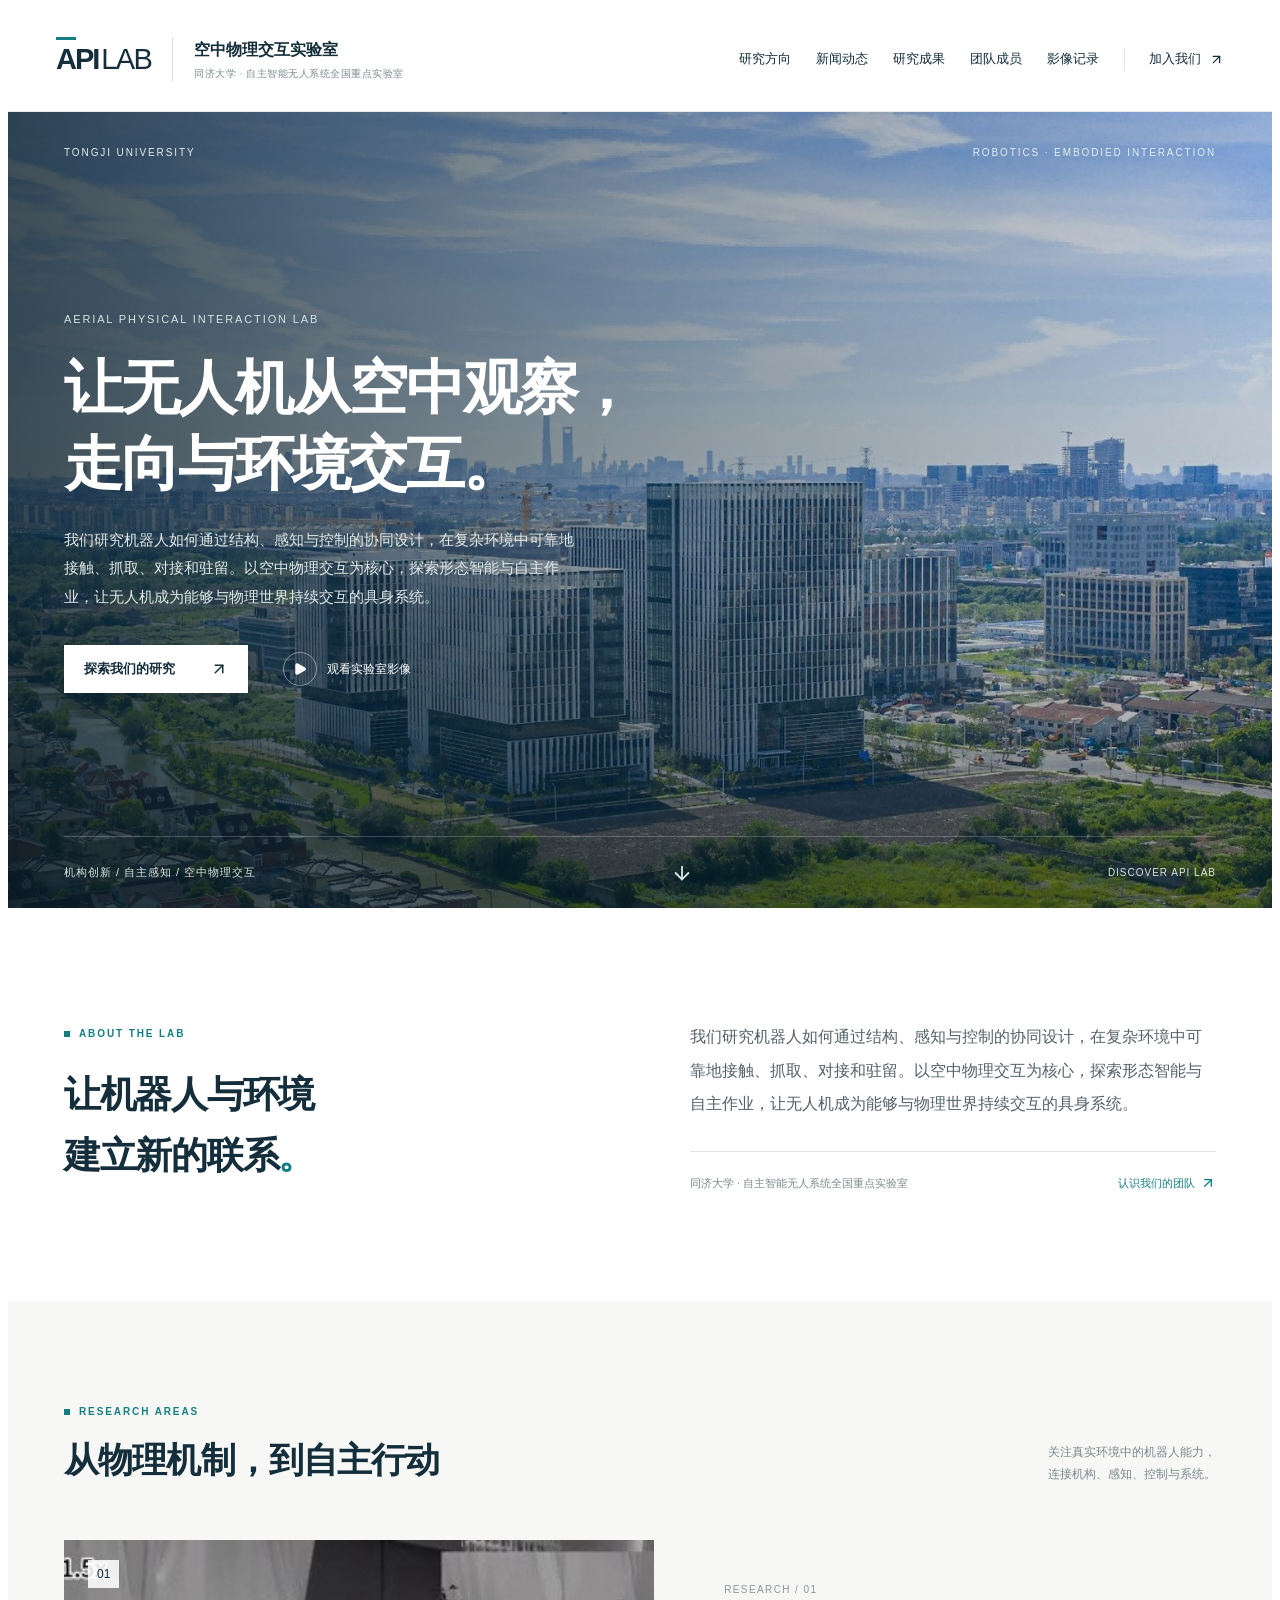
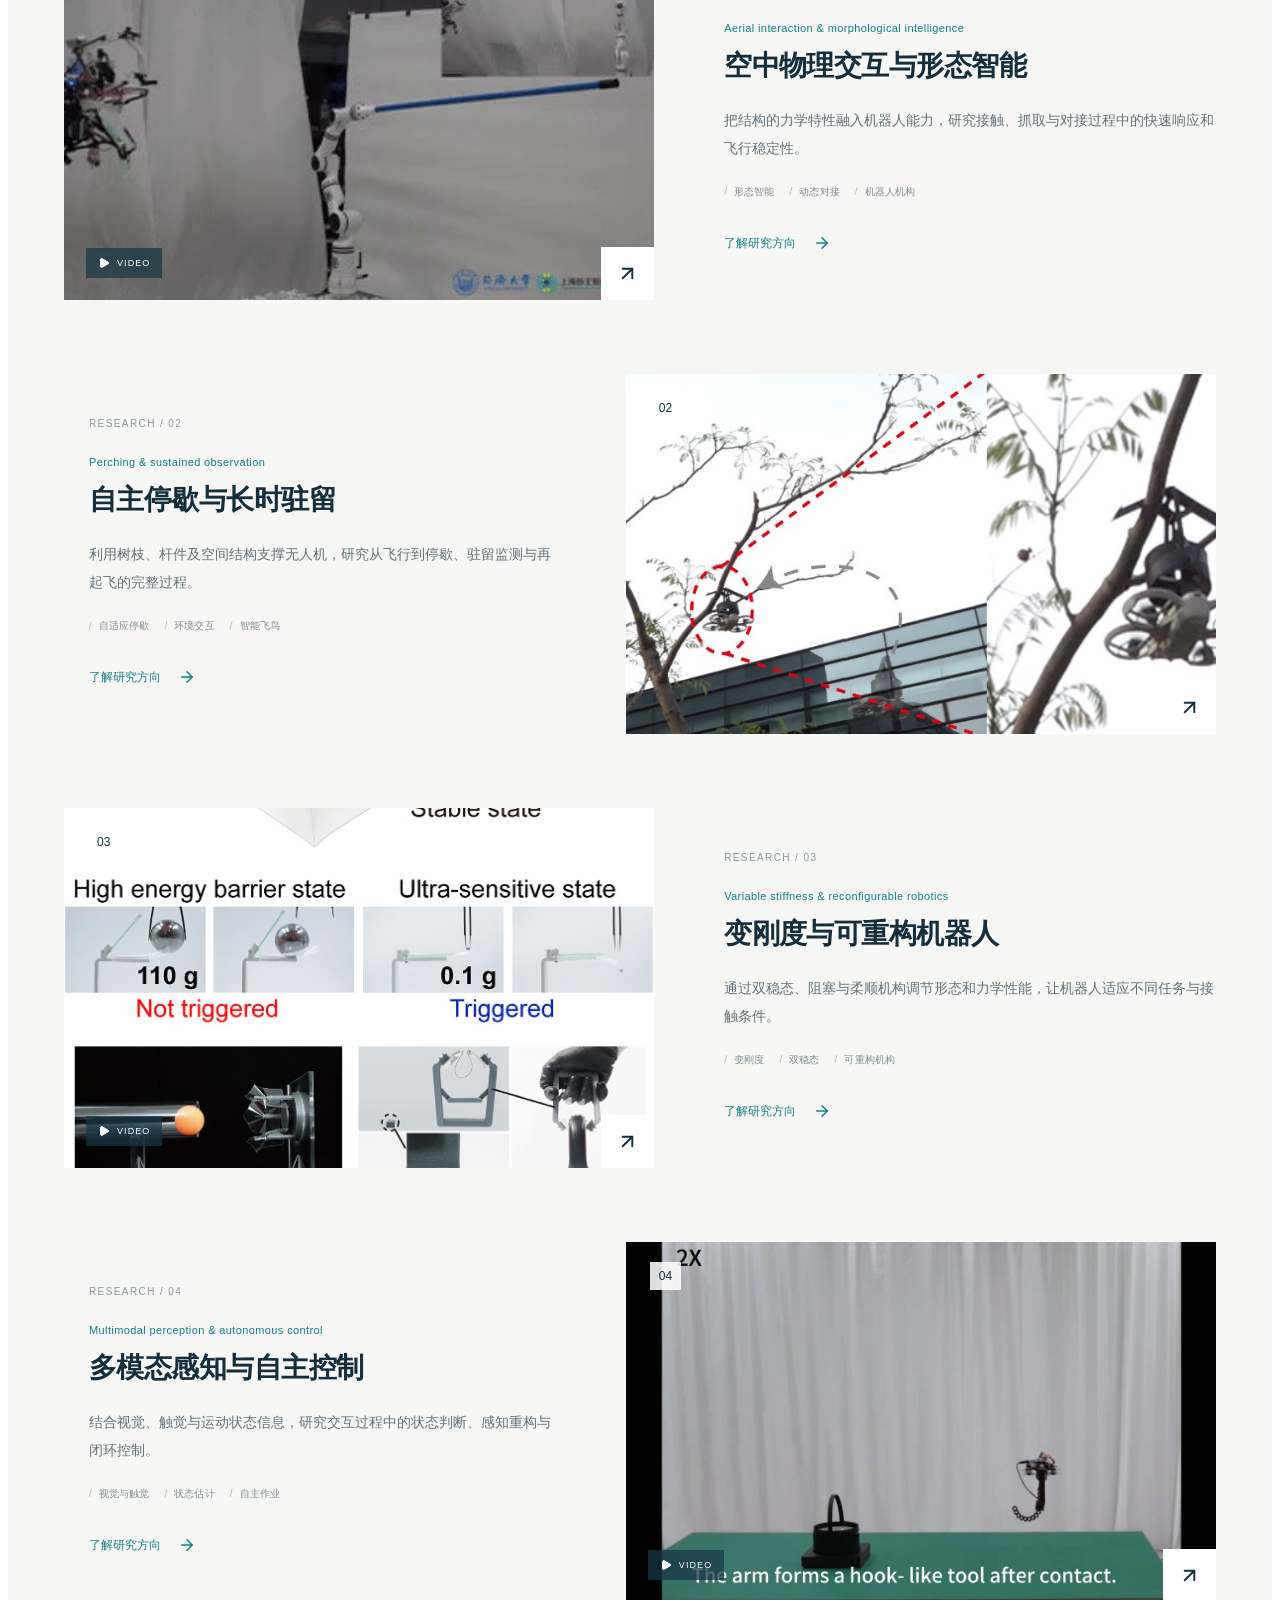
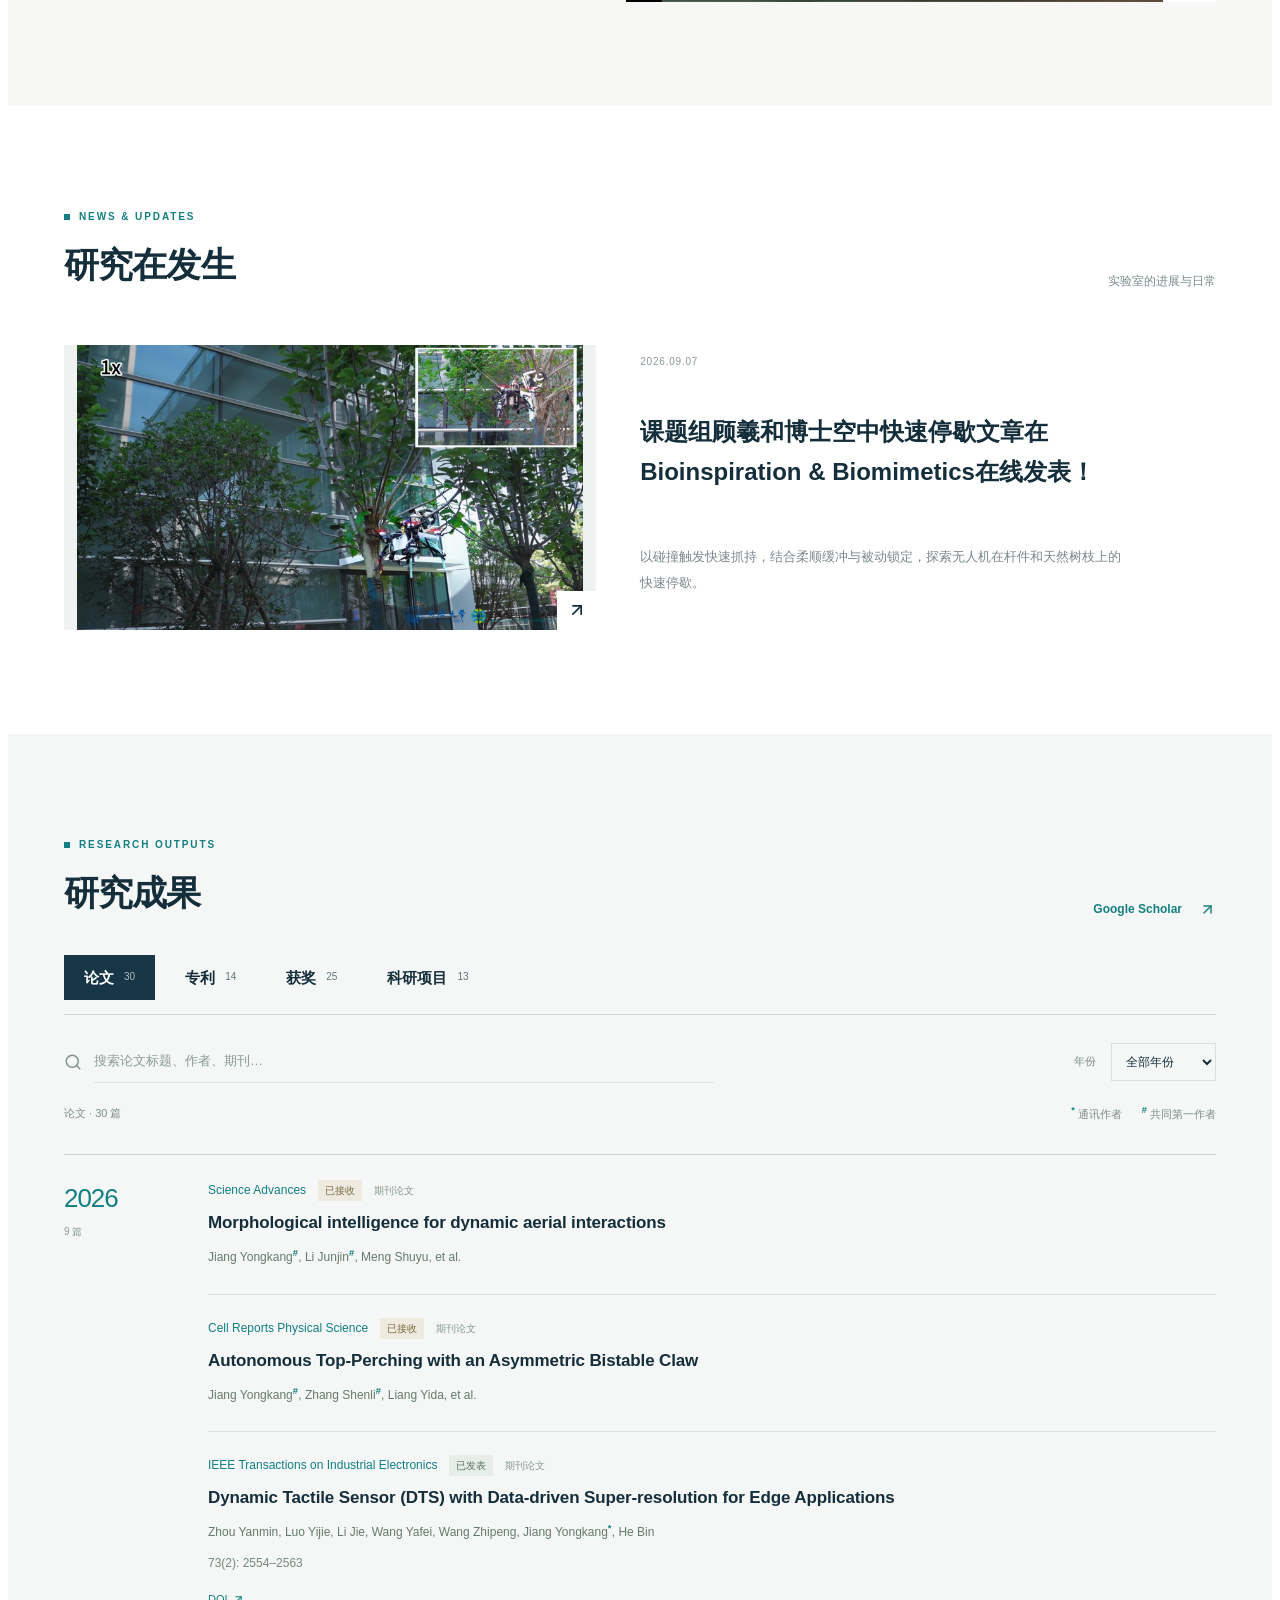
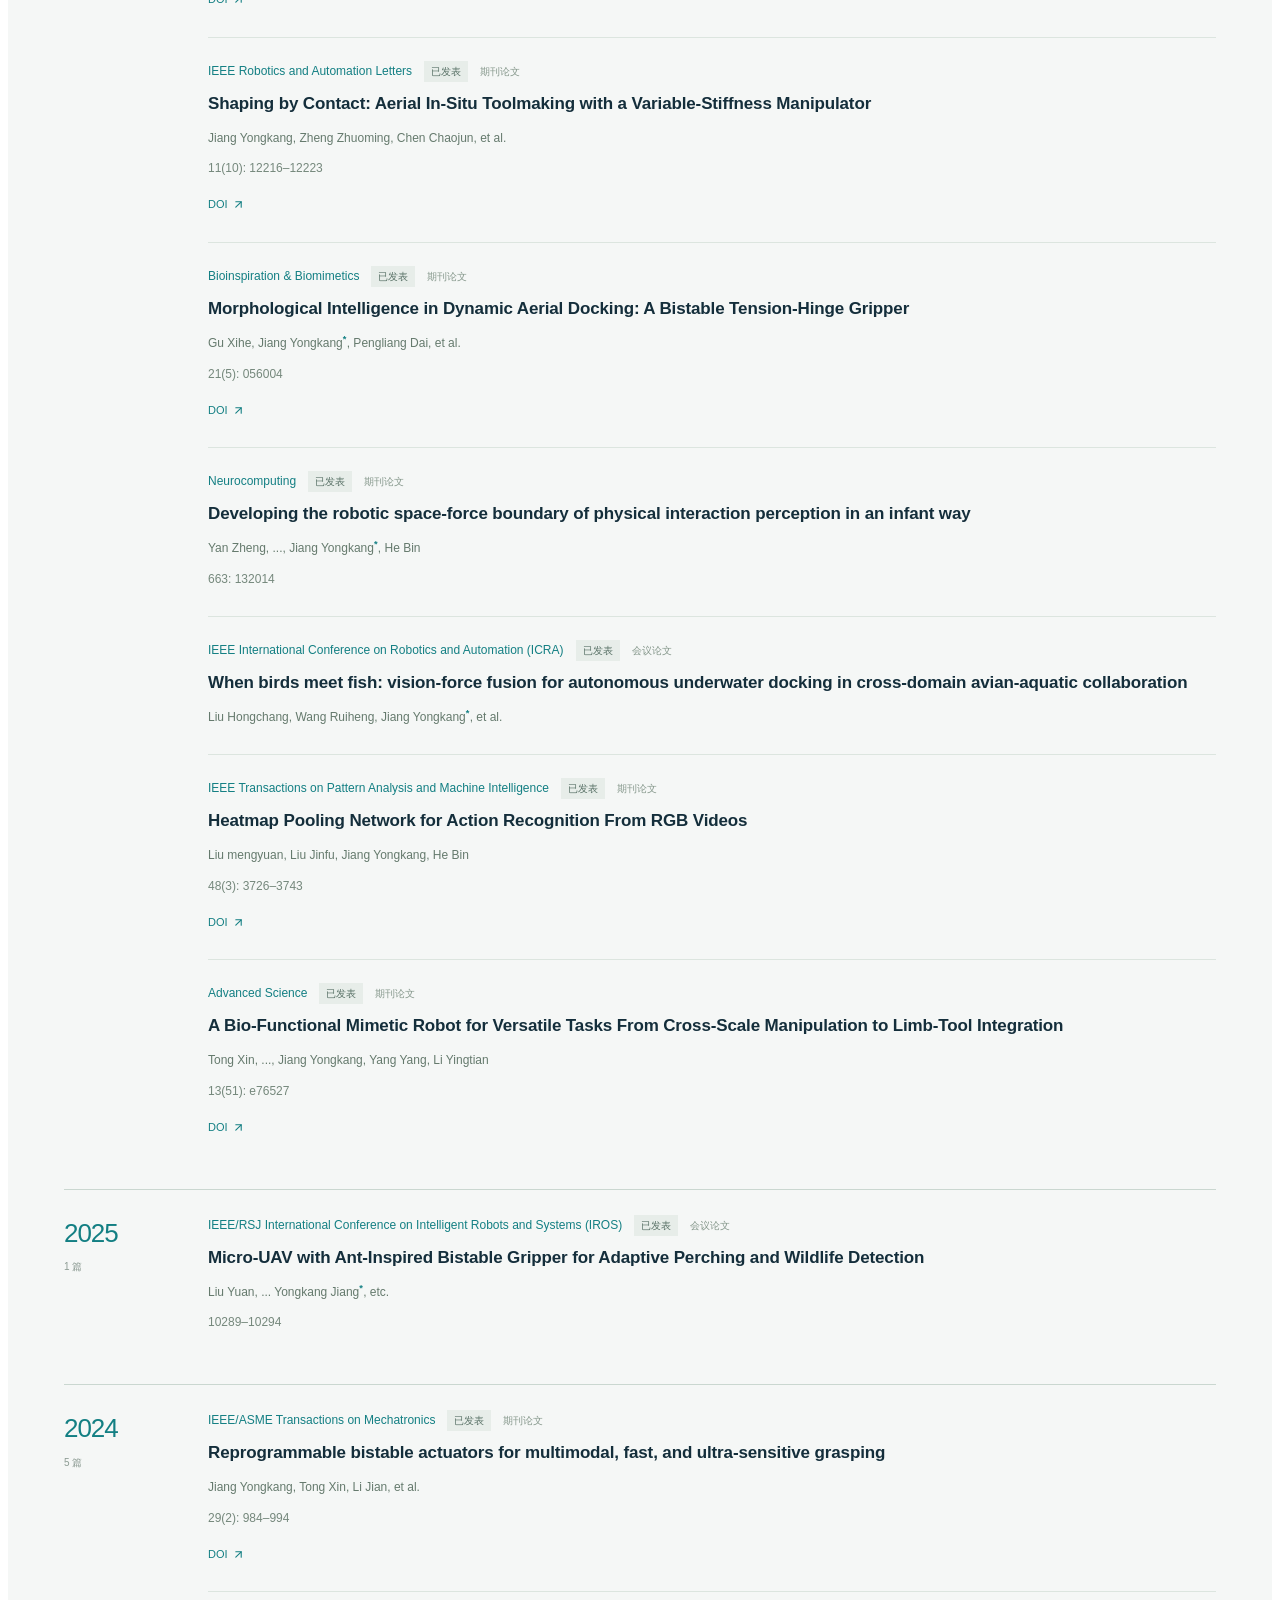
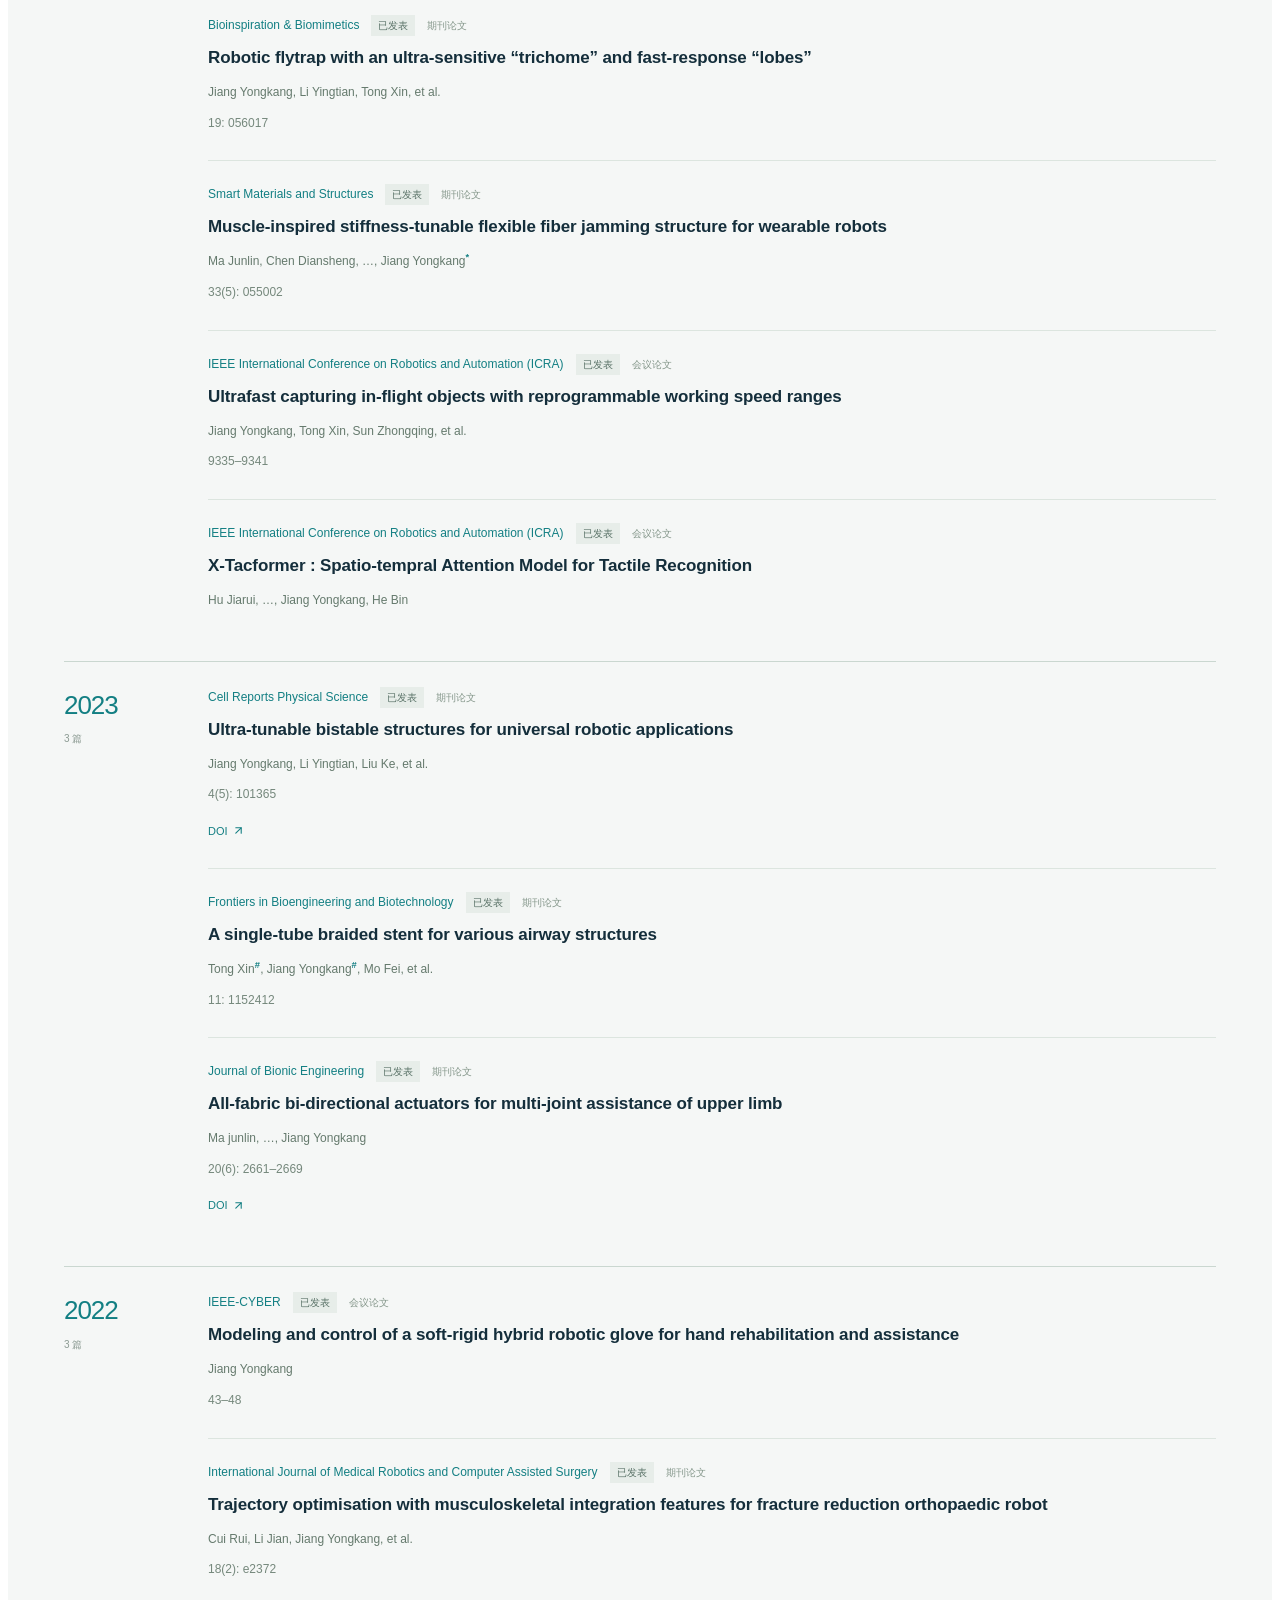
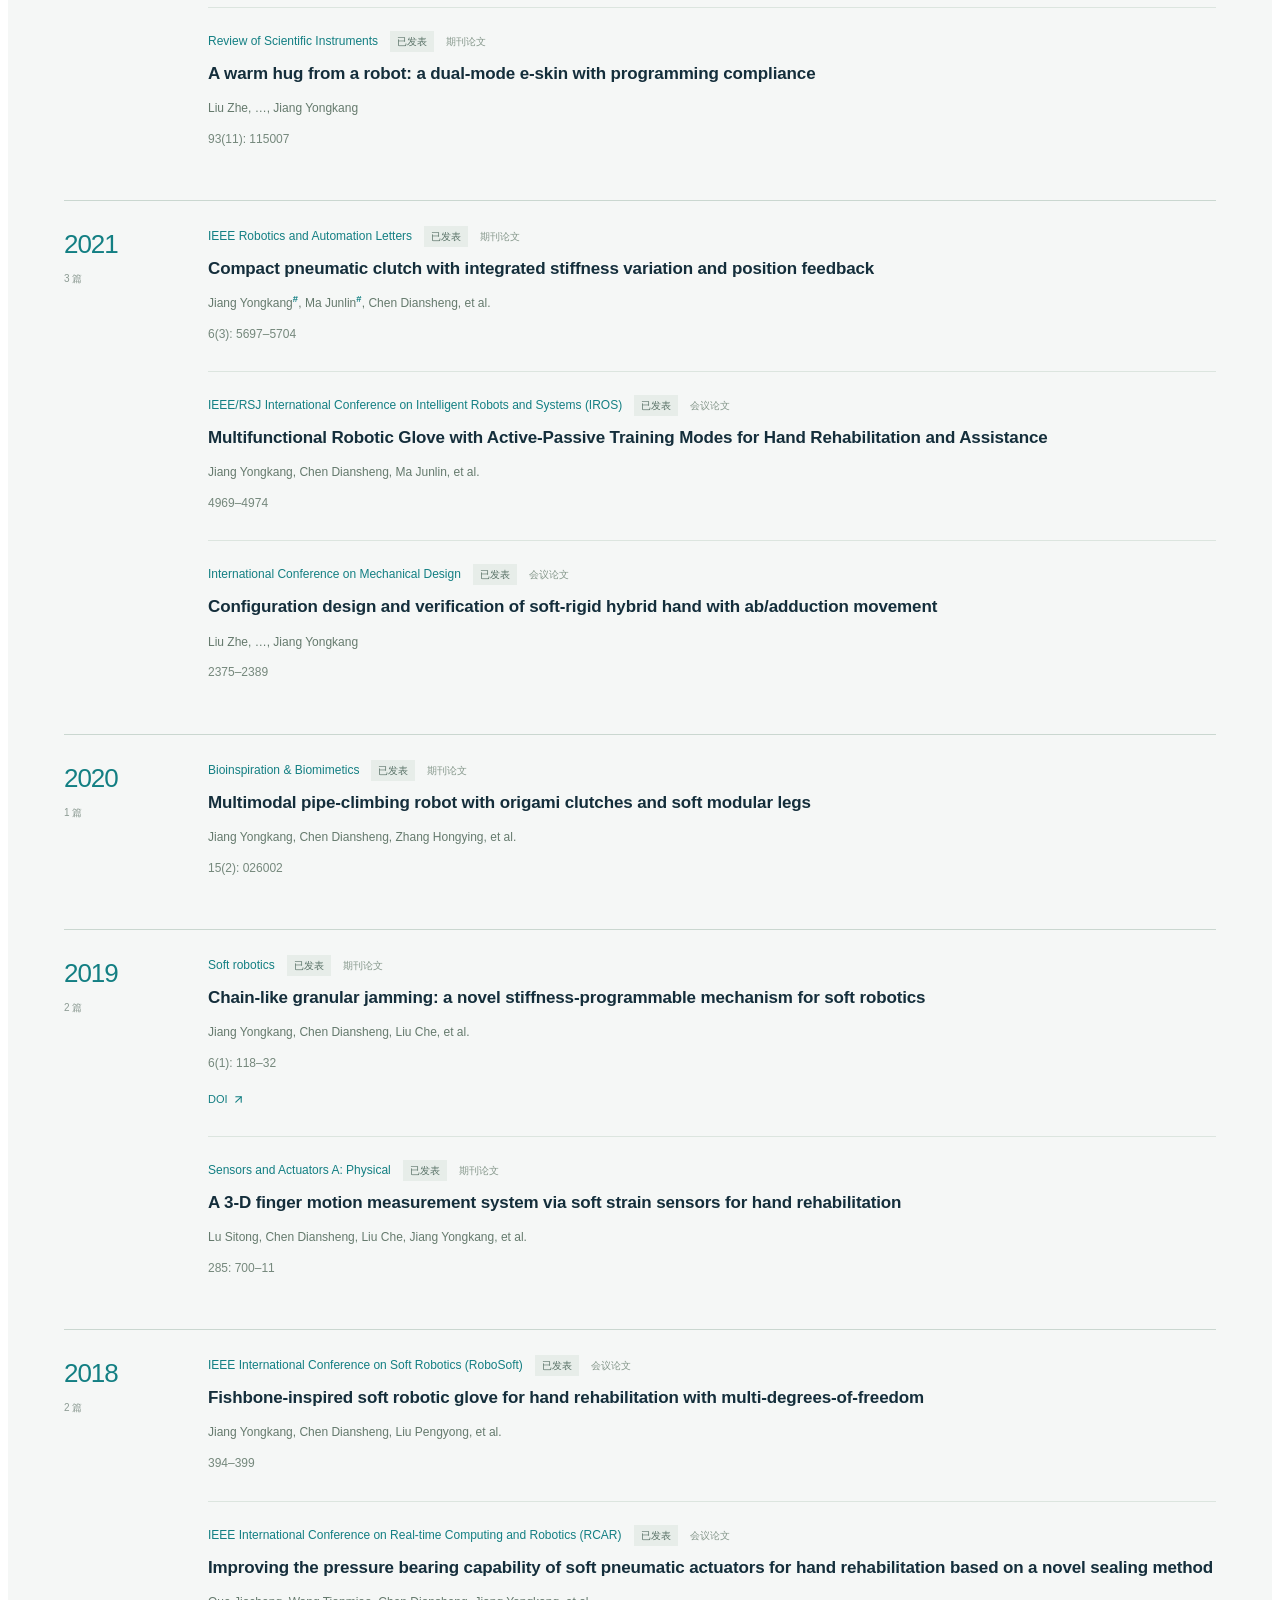
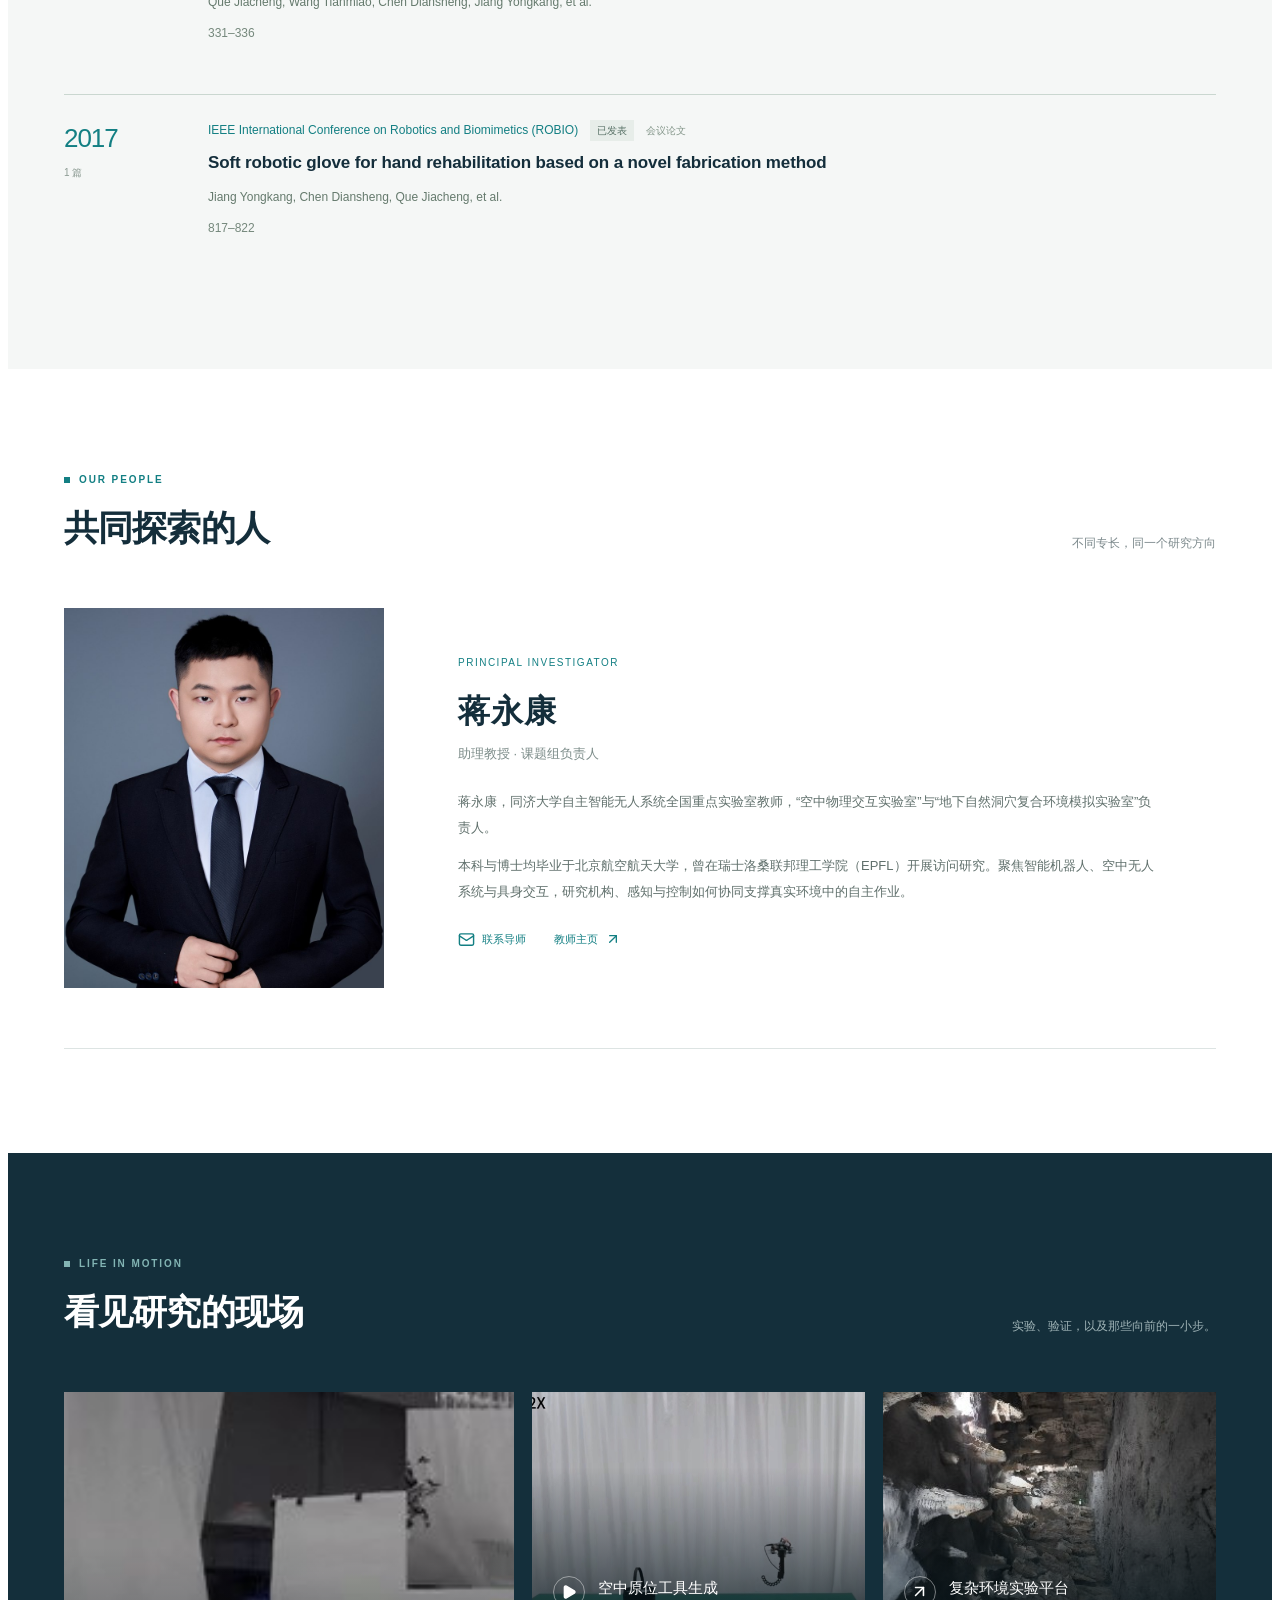
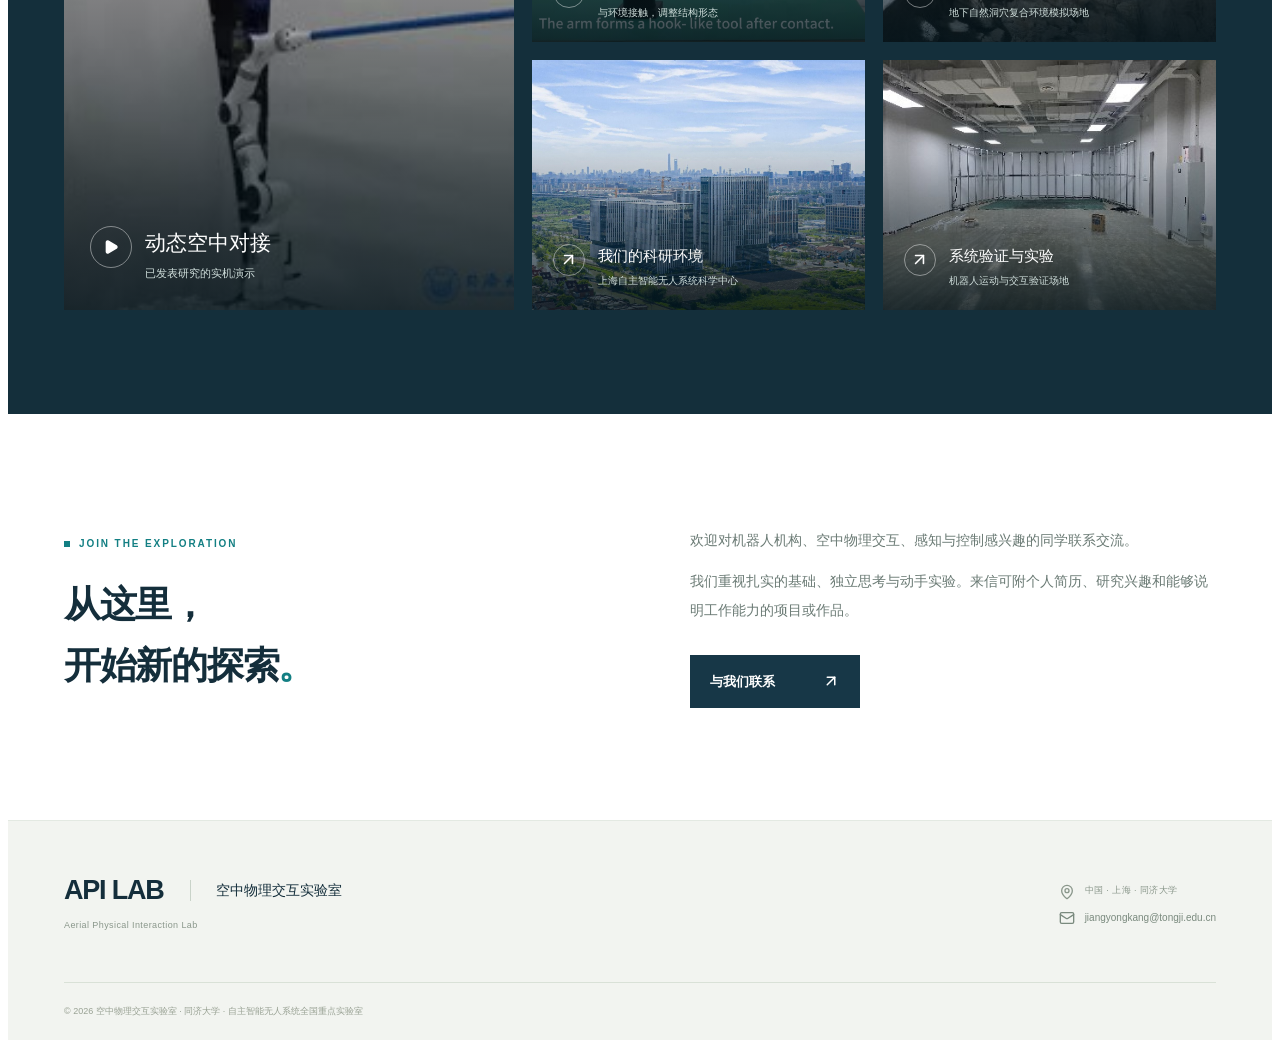
==== commit 790e829b: "Publish laboratory website 2026-10-20T03:39:54.169Z" ====
--- a/index.html
+++ b/index.html
@@ -1,2 +1,2 @@
-<!doctype html><html lang="zh-CN"><head><meta charset="UTF-8"><meta name="viewport" content="width=device-width,initial-scale=1"><meta name="description" content="我们研究机器人如何通过结构、感知与控制的协同设计，在复杂环境中可靠地接触、抓取、对接和驻留。以空中物理交互为核心，探索形态智能与自主作业，让无人机成为能够与物理世界持续交互的具身系统。"><meta name="theme-color" content="#12384b"><title>空中物理交互实验室 · 同济大学</title><link rel="stylesheet" href="./assets/public.css"></head><body><div id="root"><link rel="preload" as="image" href="./media/hero-campus.jpg" fetchPriority="high"/><div class="lab-site"><a class="lab-skip" href="#main-content">跳转到正文</a><header class="lab-header"><a href="#" class="lab-brand" aria-label="空中物理交互实验室 首页"><span class="lab-wordmark">API<span>LAB</span><i></i></span><span class="lab-brand-name">空中物理交互实验室<small>同济大学 · 自主智能无人系统全国重点实验室</small></span></a><nav class="lab-nav " aria-label="主导航"><a href="#research">研究方向</a><a href="#news">新闻动态</a><a href="#team">团队成员</a><a href="#gallery">影像记录</a><a href="#join" class="lab-nav-contact">加入我们 <svg xmlns="http://www.w3.org/2000/svg" width="15" height="15" viewBox="0 0 24 24" fill="none" stroke="currentColor" stroke-width="2" stroke-linecap="round" stroke-linejoin="round" class="lucide lucide-arrow-up-right" aria-hidden="true"><path d="M7 7h10v10"></path><path d="M7 17 17 7"></path></svg></a></nav><button class="lab-menu-toggle" aria-expanded="false" aria-label="打开导航"><svg xmlns="http://www.w3.org/2000/svg" width="24" height="24" viewBox="0 0 24 24" fill="none" stroke="currentColor" stroke-width="2" stroke-linecap="round" stroke-linejoin="round" class="lucide lucide-menu" aria-hidden="true"><path d="M4 5h16"></path><path d="M4 12h16"></path><path d="M4 19h16"></path></svg></button></header><main id="main-content"><section class="lab-hero" aria-labelledby="hero-heading"><div class="lab-hero-image"><img src="./media/hero-campus.jpg" alt="空中物理交互与无人系统研究" fetchPriority="high"/></div><div class="lab-hero-shade"></div><div class="lab-hero-inner"><div class="lab-hero-top"><span>TONGJI UNIVERSITY</span><span>ROBOTICS · EMBODIED INTERACTION</span></div><div class="lab-hero-copy"><span class="lab-hero-kicker">Aerial Physical Interaction Lab</span><h1 id="hero-heading">让无人机从空中观察，
-走向与环境交互。</h1><p>我们研究机器人如何通过结构、感知与控制的协同设计，在复杂环境中可靠地接触、抓取、对接和驻留。以空中物理交互为核心，探索形态智能与自主作业，让无人机成为能够与物理世界持续交互的具身系统。</p><div class="lab-hero-actions"><a class="lab-button lab-button-white" href="#research">探索我们的研究 <svg xmlns="http://www.w3.org/2000/svg" width="18" height="18" viewBox="0 0 24 24" fill="none" stroke="currentColor" stroke-width="2" stroke-linecap="round" stroke-linejoin="round" class="lucide lucide-arrow-up-right" aria-hidden="true"><path d="M7 7h10v10"></path><path d="M7 17 17 7"></path></svg></a><button class="lab-play-link"><span><svg xmlns="http://www.w3.org/2000/svg" width="14" height="14" viewBox="0 0 24 24" fill="currentColor" stroke="currentColor" stroke-width="2" stroke-linecap="round" stroke-linejoin="round" class="lucide lucide-play" aria-hidden="true"><path d="M5 5a2 2 0 0 1 3.008-1.728l11.997 6.998a2 2 0 0 1 .003 3.458l-12 7A2 2 0 0 1 5 19z"></path></svg></span>观看实验室影像</button></div></div><div class="lab-hero-bottom"><span>机构创新 / 自主感知 / 空中物理交互</span><a href="#about" aria-label="向下了解实验室"><svg xmlns="http://www.w3.org/2000/svg" width="22" height="22" viewBox="0 0 24 24" fill="none" stroke="currentColor" stroke-width="2" stroke-linecap="round" stroke-linejoin="round" class="lucide lucide-arrow-down" aria-hidden="true"><path d="M12 5v14"></path><path d="m19 12-7 7-7-7"></path></svg></a><span class="lab-hero-bottom-right">DISCOVER API LAB</span></div></div></section><section class="lab-about lab-container" id="about"><div><div class="lab-eyebrow"><span></span>ABOUT THE LAB</div><h2>让机器人与环境<br/>建立新的联系<span>。</span></h2></div><div class="lab-about-copy"><p>我们研究机器人如何通过结构、感知与控制的协同设计，在复杂环境中可靠地接触、抓取、对接和驻留。以空中物理交互为核心，探索形态智能与自主作业，让无人机成为能够与物理世界持续交互的具身系统。</p><div class="lab-about-meta"><span>同济大学 · 自主智能无人系统全国重点实验室</span><a href="#team">认识我们的团队 <svg xmlns="http://www.w3.org/2000/svg" width="16" height="16" viewBox="0 0 24 24" fill="none" stroke="currentColor" stroke-width="2" stroke-linecap="round" stroke-linejoin="round" class="lucide lucide-arrow-up-right" aria-hidden="true"><path d="M7 7h10v10"></path><path d="M7 17 17 7"></path></svg></a></div></div></section><section class="lab-research lab-section" id="research"><div class="lab-container"><div class="lab-section-head"><div><div class="lab-eyebrow"><span></span>RESEARCH AREAS</div><h2>从物理机制，到自主行动</h2></div><p>关注真实环境中的机器人能力，<br/>连接机构、感知、控制与系统。</p></div><div class="lab-research-list"><article class="lab-research-row "><button class="lab-research-visual" aria-label="查看空中物理交互与形态智能"><img src="./media/docking-poster.jpg" alt="空中物理交互与形态智能" loading="lazy" class=""/><span class="lab-visual-number">0<!-- -->1</span><span class="lab-visual-arrow"><svg xmlns="http://www.w3.org/2000/svg" width="23" height="23" viewBox="0 0 24 24" fill="none" stroke="currentColor" stroke-width="2" stroke-linecap="round" stroke-linejoin="round" class="lucide lucide-arrow-up-right" aria-hidden="true"><path d="M7 7h10v10"></path><path d="M7 17 17 7"></path></svg></span><span class="lab-visual-video"><svg xmlns="http://www.w3.org/2000/svg" width="12" height="12" viewBox="0 0 24 24" fill="currentColor" stroke="currentColor" stroke-width="2" stroke-linecap="round" stroke-linejoin="round" class="lucide lucide-play" aria-hidden="true"><path d="M5 5a2 2 0 0 1 3.008-1.728l11.997 6.998a2 2 0 0 1 .003 3.458l-12 7A2 2 0 0 1 5 19z"></path></svg> VIDEO</span></button><div class="lab-research-copy"><div class="lab-research-index">RESEARCH / 0<!-- -->1</div><p class="lab-research-subtitle">Aerial interaction &amp; morphological intelligence</p><h3>空中物理交互与形态智能</h3><p class="lab-research-summary">把结构的力学特性融入机器人能力，研究接触、抓取与对接过程中的快速响应和飞行稳定性。</p><div class="lab-tags"><span>形态智能</span><span>动态对接</span><span>机器人机构</span></div><button class="lab-text-link">了解研究方向 <svg xmlns="http://www.w3.org/2000/svg" width="18" height="18" viewBox="0 0 24 24" fill="none" stroke="currentColor" stroke-width="2" stroke-linecap="round" stroke-linejoin="round" class="lucide lucide-arrow-right" aria-hidden="true"><path d="M5 12h14"></path><path d="m12 5 7 7-7 7"></path></svg></button></div></article><article class="lab-research-row is-reversed"><button class="lab-research-visual" aria-label="查看自主停歇与长时驻留"><img src="./media/perching.jpg" alt="自主停歇与长时驻留" loading="lazy" class=""/><span class="lab-visual-number">0<!-- -->2</span><span class="lab-visual-arrow"><svg xmlns="http://www.w3.org/2000/svg" width="23" height="23" viewBox="0 0 24 24" fill="none" stroke="currentColor" stroke-width="2" stroke-linecap="round" stroke-linejoin="round" class="lucide lucide-arrow-up-right" aria-hidden="true"><path d="M7 7h10v10"></path><path d="M7 17 17 7"></path></svg></span></button><div class="lab-research-copy"><div class="lab-research-index">RESEARCH / 0<!-- -->2</div><p class="lab-research-subtitle">Perching &amp; sustained observation</p><h3>自主停歇与长时驻留</h3><p class="lab-research-summary">利用树枝、杆件及空间结构支撑无人机，研究从飞行到停歇、驻留监测与再起飞的完整过程。</p><div class="lab-tags"><span>自适应停歇</span><span>环境交互</span><span>智能飞鸟</span></div><button class="lab-text-link">了解研究方向 <svg xmlns="http://www.w3.org/2000/svg" width="18" height="18" viewBox="0 0 24 24" fill="none" stroke="currentColor" stroke-width="2" stroke-linecap="round" stroke-linejoin="round" class="lucide lucide-arrow-right" aria-hidden="true"><path d="M5 12h14"></path><path d="m12 5 7 7-7 7"></path></svg></button></div></article><article class="lab-research-row "><button class="lab-research-visual" aria-label="查看变刚度与可重构机器人"><img src="./media/morphology.jpg" alt="变刚度与可重构机器人" loading="lazy" class=""/><span class="lab-visual-number">0<!-- -->3</span><span class="lab-visual-arrow"><svg xmlns="http://www.w3.org/2000/svg" width="23" height="23" viewBox="0 0 24 24" fill="none" stroke="currentColor" stroke-width="2" stroke-linecap="round" stroke-linejoin="round" class="lucide lucide-arrow-up-right" aria-hidden="true"><path d="M7 7h10v10"></path><path d="M7 17 17 7"></path></svg></span><span class="lab-visual-video"><svg xmlns="http://www.w3.org/2000/svg" width="12" height="12" viewBox="0 0 24 24" fill="currentColor" stroke="currentColor" stroke-width="2" stroke-linecap="round" stroke-linejoin="round" class="lucide lucide-play" aria-hidden="true"><path d="M5 5a2 2 0 0 1 3.008-1.728l11.997 6.998a2 2 0 0 1 .003 3.458l-12 7A2 2 0 0 1 5 19z"></path></svg> VIDEO</span></button><div class="lab-research-copy"><div class="lab-research-index">RESEARCH / 0<!-- -->3</div><p class="lab-research-subtitle">Variable stiffness &amp; reconfigurable robotics</p><h3>变刚度与可重构机器人</h3><p class="lab-research-summary">通过双稳态、阻塞与柔顺机构调节形态和力学性能，让机器人适应不同任务与接触条件。</p><div class="lab-tags"><span>变刚度</span><span>双稳态</span><span>可重构机构</span></div><button class="lab-text-link">了解研究方向 <svg xmlns="http://www.w3.org/2000/svg" width="18" height="18" viewBox="0 0 24 24" fill="none" stroke="currentColor" stroke-width="2" stroke-linecap="round" stroke-linejoin="round" class="lucide lucide-arrow-right" aria-hidden="true"><path d="M5 12h14"></path><path d="m12 5 7 7-7 7"></path></svg></button></div></article><article class="lab-research-row is-reversed"><button class="lab-research-visual" aria-label="查看多模态感知与自主控制"><img src="./media/toolmaking-poster.jpg" alt="多模态感知与自主控制" loading="lazy" class=""/><span class="lab-visual-number">0<!-- -->4</span><span class="lab-visual-arrow"><svg xmlns="http://www.w3.org/2000/svg" width="23" height="23" viewBox="0 0 24 24" fill="none" stroke="currentColor" stroke-width="2" stroke-linecap="round" stroke-linejoin="round" class="lucide lucide-arrow-up-right" aria-hidden="true"><path d="M7 7h10v10"></path><path d="M7 17 17 7"></path></svg></span><span class="lab-visual-video"><svg xmlns="http://www.w3.org/2000/svg" width="12" height="12" viewBox="0 0 24 24" fill="currentColor" stroke="currentColor" stroke-width="2" stroke-linecap="round" stroke-linejoin="round" class="lucide lucide-play" aria-hidden="true"><path d="M5 5a2 2 0 0 1 3.008-1.728l11.997 6.998a2 2 0 0 1 .003 3.458l-12 7A2 2 0 0 1 5 19z"></path></svg> VIDEO</span></button><div class="lab-research-copy"><div class="lab-research-index">RESEARCH / 0<!-- -->4</div><p class="lab-research-subtitle">Multimodal perception &amp; autonomous control</p><h3>多模态感知与自主控制</h3><p class="lab-research-summary">结合视觉、触觉与运动状态信息，研究交互过程中的状态判断、感知重构与闭环控制。</p><div class="lab-tags"><span>视觉与触觉</span><span>状态估计</span><span>自主作业</span></div><button class="lab-text-link">了解研究方向 <svg xmlns="http://www.w3.org/2000/svg" width="18" height="18" viewBox="0 0 24 24" fill="none" stroke="currentColor" stroke-width="2" stroke-linecap="round" stroke-linejoin="round" class="lucide lucide-arrow-right" aria-hidden="true"><path d="M5 12h14"></path><path d="m12 5 7 7-7 7"></path></svg></button></div></article></div></div></section><section class="lab-news lab-container lab-section" id="news"><div class="lab-section-head"><div><div class="lab-eyebrow"><span></span>NEWS &amp; UPDATES</div><h2>研究在发生</h2></div><span class="lab-section-note">实验室的进展与日常</span></div><div class="lab-news-grid is-single"><article class="lab-news-item"><a class="lab-news-image" href="./news/bb-20260907/" aria-label="阅读：课题组顾羲和博士空中快速停歇文章在Bioinspiration &amp; Biomimetics在线发表！"><img src="./media/bb-2026-movie-s5-poster.webp" alt="课题组顾羲和博士空中快速停歇文章在Bioinspiration &amp; Biomimetics在线发表！" loading="lazy" class=""/><span><svg xmlns="http://www.w3.org/2000/svg" width="20" height="20" viewBox="0 0 24 24" fill="none" stroke="currentColor" stroke-width="2" stroke-linecap="round" stroke-linejoin="round" class="lucide lucide-arrow-up-right" aria-hidden="true"><path d="M7 7h10v10"></path><path d="M7 17 17 7"></path></svg></span></a><time dateTime="2026-09-07">2026.09.07</time><h3><a href="./news/bb-20260907/">课题组顾羲和博士空中快速停歇文章在Bioinspiration &amp; Biomimetics在线发表！</a></h3><p>以碰撞触发快速抓持，结合柔顺缓冲与被动锁定，探索无人机在杆件和天然树枝上的快速停歇。</p></article></div></section><section class="lab-team lab-container lab-section" id="team"><div class="lab-section-head"><div><div class="lab-eyebrow"><span></span>OUR PEOPLE</div><h2>共同探索的人</h2></div><span class="lab-section-note">不同专长，同一个研究方向</span></div><article class="lab-pi"><div class="lab-pi-photo"><img src="./media/jiang-yongkang.jpg" alt="蒋永康" loading="lazy" class=""/></div><div class="lab-pi-content"><span class="lab-pi-label">PRINCIPAL INVESTIGATOR</span><h3>蒋永康</h3><p class="lab-pi-role">助理教授 · 课题组负责人</p><div class="lab-pi-bio"><p>蒋永康，同济大学自主智能无人系统全国重点实验室教师，“空中物理交互实验室”与“地下自然洞穴复合环境模拟实验室”负责人。</p><p>本科与博士均毕业于北京航空航天大学，曾在瑞士洛桑联邦理工学院（EPFL）开展访问研究。聚焦智能机器人、空中无人系统与具身交互，研究机构、感知与控制如何协同支撑真实环境中的自主作业。</p></div><div class="lab-pi-links"><a href="mailto:jiangyongkang@tongji.edu.cn"><svg xmlns="http://www.w3.org/2000/svg" width="17" height="17" viewBox="0 0 24 24" fill="none" stroke="currentColor" stroke-width="2" stroke-linecap="round" stroke-linejoin="round" class="lucide lucide-mail" aria-hidden="true"><path d="m22 7-8.991 5.727a2 2 0 0 1-2.009 0L2 7"></path><rect x="2" y="4" width="20" height="16" rx="2"></rect></svg> 联系导师</a><a href="https://faculty.tongji.edu.cn/jiangyongkang/zh_CN/index.htm" target="_blank" rel="noreferrer">教师主页<!-- --> <svg xmlns="http://www.w3.org/2000/svg" width="16" height="16" viewBox="0 0 24 24" fill="none" stroke="currentColor" stroke-width="2" stroke-linecap="round" stroke-linejoin="round" class="lucide lucide-arrow-up-right" aria-hidden="true"><path d="M7 7h10v10"></path><path d="M7 17 17 7"></path></svg></a></div></div></article></section><section class="lab-gallery lab-section" id="gallery"><div class="lab-container"><div class="lab-section-head"><div><div class="lab-eyebrow"><span></span>LIFE IN MOTION</div><h2>看见研究的现场</h2></div><p>实验、验证，以及那些向前的一小步。</p></div><div class="lab-gallery-grid " data-count="5"><button class="lab-gallery-item is-featured" aria-label="播放动态空中对接"><img src="./media/docking-poster.jpg" alt="动态空中对接" loading="lazy" class=""/><span class="lab-gallery-overlay"></span><div class="lab-gallery-caption"><span><svg xmlns="http://www.w3.org/2000/svg" width="16" height="16" viewBox="0 0 24 24" fill="currentColor" stroke="currentColor" stroke-width="2" stroke-linecap="round" stroke-linejoin="round" class="lucide lucide-play" aria-hidden="true"><path d="M5 5a2 2 0 0 1 3.008-1.728l11.997 6.998a2 2 0 0 1 .003 3.458l-12 7A2 2 0 0 1 5 19z"></path></svg></span><div><h3>动态空中对接</h3><p>已发表研究的实机演示</p></div></div></button><button class="lab-gallery-item " aria-label="播放空中原位工具生成"><img src="./media/toolmaking-poster.jpg" alt="空中原位工具生成" loading="lazy" class=""/><span class="lab-gallery-overlay"></span><div class="lab-gallery-caption"><span><svg xmlns="http://www.w3.org/2000/svg" width="16" height="16" viewBox="0 0 24 24" fill="currentColor" stroke="currentColor" stroke-width="2" stroke-linecap="round" stroke-linejoin="round" class="lucide lucide-play" aria-hidden="true"><path d="M5 5a2 2 0 0 1 3.008-1.728l11.997 6.998a2 2 0 0 1 .003 3.458l-12 7A2 2 0 0 1 5 19z"></path></svg></span><div><h3>空中原位工具生成</h3><p>与环境接触，调整结构形态</p></div></div></button><button class="lab-gallery-item " aria-label="查看复杂环境实验平台"><img src="./media/cave-lab.jpg" alt="复杂环境实验平台" loading="lazy" class=""/><span class="lab-gallery-overlay"></span><div class="lab-gallery-caption"><span><svg xmlns="http://www.w3.org/2000/svg" width="19" height="19" viewBox="0 0 24 24" fill="none" stroke="currentColor" stroke-width="2" stroke-linecap="round" stroke-linejoin="round" class="lucide lucide-arrow-up-right" aria-hidden="true"><path d="M7 7h10v10"></path><path d="M7 17 17 7"></path></svg></span><div><h3>复杂环境实验平台</h3><p>地下自然洞穴复合环境模拟场地</p></div></div></button><button class="lab-gallery-item " aria-label="查看我们的科研环境"><img src="./media/hero-campus.jpg" alt="我们的科研环境" loading="lazy" class=""/><span class="lab-gallery-overlay"></span><div class="lab-gallery-caption"><span><svg xmlns="http://www.w3.org/2000/svg" width="19" height="19" viewBox="0 0 24 24" fill="none" stroke="currentColor" stroke-width="2" stroke-linecap="round" stroke-linejoin="round" class="lucide lucide-arrow-up-right" aria-hidden="true"><path d="M7 7h10v10"></path><path d="M7 17 17 7"></path></svg></span><div><h3>我们的科研环境</h3><p>上海自主智能无人系统科学中心</p></div></div></button><button class="lab-gallery-item " aria-label="查看系统验证与实验"><img src="./media/optical-lab.jpg" alt="系统验证与实验" loading="lazy" class=""/><span class="lab-gallery-overlay"></span><div class="lab-gallery-caption"><span><svg xmlns="http://www.w3.org/2000/svg" width="19" height="19" viewBox="0 0 24 24" fill="none" stroke="currentColor" stroke-width="2" stroke-linecap="round" stroke-linejoin="round" class="lucide lucide-arrow-up-right" aria-hidden="true"><path d="M7 7h10v10"></path><path d="M7 17 17 7"></path></svg></span><div><h3>系统验证与实验</h3><p>机器人运动与交互验证场地</p></div></div></button></div></div></section><section class="lab-join lab-container" id="join"><div><div class="lab-eyebrow"><span></span>JOIN THE EXPLORATION</div><h2>从这里，<br/>开始新的探索<span>。</span></h2></div><div class="lab-join-copy"><p>欢迎对机器人机构、空中物理交互、感知与控制感兴趣的同学联系交流。</p><p>我们重视扎实的基础、独立思考与动手实验。来信可附个人简历、研究兴趣和能够说明工作能力的项目或作品。</p><a class="lab-button lab-button-dark" href="mailto:jiangyongkang@tongji.edu.cn">与我们联系 <svg xmlns="http://www.w3.org/2000/svg" width="18" height="18" viewBox="0 0 24 24" fill="none" stroke="currentColor" stroke-width="2" stroke-linecap="round" stroke-linejoin="round" class="lucide lucide-arrow-up-right" aria-hidden="true"><path d="M7 7h10v10"></path><path d="M7 17 17 7"></path></svg></a></div></section></main><footer class="lab-footer"><div class="lab-container"><div class="lab-footer-top"><div><a href="#" class="lab-footer-brand">API LAB<span>空中物理交互实验室</span></a><p>Aerial Physical Interaction Lab</p></div><div class="lab-footer-contact"><p><svg xmlns="http://www.w3.org/2000/svg" width="16" height="16" viewBox="0 0 24 24" fill="none" stroke="currentColor" stroke-width="2" stroke-linecap="round" stroke-linejoin="round" class="lucide lucide-map-pin" aria-hidden="true"><path d="M20 10c0 4.993-5.539 10.193-7.399 11.799a1 1 0 0 1-1.202 0C9.539 20.193 4 14.993 4 10a8 8 0 0 1 16 0"></path><circle cx="12" cy="10" r="3"></circle></svg><span>中国 · 上海 · 同济大学</span></p><a href="mailto:jiangyongkang@tongji.edu.cn"><svg xmlns="http://www.w3.org/2000/svg" width="16" height="16" viewBox="0 0 24 24" fill="none" stroke="currentColor" stroke-width="2" stroke-linecap="round" stroke-linejoin="round" class="lucide lucide-mail" aria-hidden="true"><path d="m22 7-8.991 5.727a2 2 0 0 1-2.009 0L2 7"></path><rect x="2" y="4" width="20" height="16" rx="2"></rect></svg>jiangyongkang@tongji.edu.cn</a></div></div><div class="lab-footer-bottom"><span>© <!-- -->2026<!-- --> <!-- -->空中物理交互实验室<!-- --> · <!-- -->同济大学 · 自主智能无人系统全国重点实验室</span></div></div></footer><dialog class="lab-modal" aria-labelledby="lab-modal-title"></dialog></div></div><script type="application/json" id="lab-content">{"site":{"labName":"空中物理交互实验室","enName":"Aerial Physical Interaction Lab","tagline":"让无人机从空中观察，\n走向与环境交互。","description":"我们研究机器人如何通过结构、感知与控制的协同设计，在复杂环境中可靠地接触、抓取、对接和驻留。以空中物理交互为核心，探索形态智能与自主作业，让无人机成为能够与物理世界持续交互的具身系统。","email":"jiangyongkang@tongji.edu.cn","affiliation":"同济大学 · 自主智能无人系统全国重点实验室","scholar":"https://scholar.google.com/citations?user=xp0Y7bsAAAAJ&hl=en&oi=ao","heroImage":"./media/hero-campus.jpg","heroVideo":"./media/docking.mp4","heroVideoPoster":"./media/docking-poster.jpg","recruitment":"欢迎对机器人机构、空中物理交互、感知与控制感兴趣的同学联系交流。\n我们重视扎实的基础、独立思考与动手实验。来信可附个人简历、研究兴趣和能够说明工作能力的项目或作品。","location":"中国 · 上海 · 同济大学","piName":"蒋永康","piTitle":"助理教授 · 课题组负责人","piBio":"蒋永康，同济大学自主智能无人系统全国重点实验室教师，“空中物理交互实验室”与“地下自然洞穴复合环境模拟实验室”负责人。\n本科与博士均毕业于北京航空航天大学，曾在瑞士洛桑联邦理工学院（EPFL）开展访问研究。聚焦智能机器人、空中无人系统与具身交互，研究机构、感知与控制如何协同支撑真实环境中的自主作业。","piPhoto":"./media/jiang-yongkang.jpg","piProfile":"https://faculty.tongji.edu.cn/jiangyongkang/zh_CN/index.htm","showPublications":false},"research":[{"id":"r-interaction","title":"空中物理交互与形态智能","subtitle":"Aerial interaction & morphological intelligence","summary":"把结构的力学特性融入机器人能力，研究接触、抓取与对接过程中的快速响应和飞行稳定性。","body":"空中机器人与环境发生接触时，结构响应和飞行运动会相互影响。我们结合机构设计、动力学分析与实验，探索形态智能在快速抓取、动态对接和空中操作中的作用。\n相关公开工作包括双稳态抓取机构和动态空中对接。","cover":"./media/docking-poster.jpg","video":"./media/docking.mp4","tags":["形态智能","动态对接","机器人机构"]},{"id":"r-perching","title":"自主停歇与长时驻留","subtitle":"Perching & sustained observation","summary":"利用树枝、杆件及空间结构支撑无人机，研究从飞行到停歇、驻留监测与再起飞的完整过程。","body":"停歇为无人机提供了持续接触环境、降低驻留能耗的另一种方式。我们研究环境适配结构、抓附过程与整机协同，探索面向森林生态监测、应急感知和复杂空间巡检的自驻式平台。\n智能飞鸟是这一研究方向的代表性系统。","cover":"./media/perching.jpg","video":"","tags":["自适应停歇","环境交互","智能飞鸟"]},{"id":"r-reconfigurable","title":"变刚度与可重构机器人","subtitle":"Variable stiffness & reconfigurable robotics","summary":"通过双稳态、阻塞与柔顺机构调节形态和力学性能，让机器人适应不同任务与接触条件。","body":"机器人的能力不仅来自算法，也来自结构本身。我们围绕可调刚度、能量调控与可重构机构开展研究，将物理机制与系统设计结合。\n公开成果涵盖链状颗粒阻塞、可编程双稳态执行器以及环境辅助的空中原位工具生成。","cover":"./media/morphology.jpg","video":"./media/toolmaking.mp4","tags":["变刚度","双稳态","可重构机构"]},{"id":"r-perception","title":"多模态感知与自主控制","subtitle":"Multimodal perception & autonomous control","summary":"结合视觉、触觉与运动状态信息，研究交互过程中的状态判断、感知重构与闭环控制。","body":"可靠的物理交互需要理解接触和运动状态。我们研究多模态感知、触觉重构、状态估计及感知控制协同方法，并通过真实机器人平台验证。\n相关公开研究包括面向边缘应用的数据驱动动态触觉感知，以及视觉反馈下的空中操作。","cover":"./media/toolmaking-poster.jpg","video":"./media/toolmaking.mp4","tags":["视觉与触觉","状态估计","自主作业"]}],"publications":[],"members":[],"news":[{"id":"n-bb","slug":"bb-20260907","hidden":false,"title":"课题组顾羲和博士空中快速停歇文章在Bioinspiration & Biomimetics在线发表！","date":"2026-09-07","summary":"以碰撞触发快速抓持，结合柔顺缓冲与被动锁定，探索无人机在杆件和天然树枝上的快速停歇。","body":"2026年9月7日，课题组顾羲和博士为第一作者、蒋永康为通讯作者的研究论文“Morphological Intelligence in Dynamic Aerial Docking: A Bistable Tension-Hinge Gripper”在Bioinspiration & Biomimetics在线发表。研究围绕无人机接触环境时的快速响应与可靠锁定问题，提出双稳态张力铰链抓持机构（BTHG），并开展了快速停歇与动态空中对接实验。\n\n让无人机在接触瞬间抓得住\n\n鸟类能够在短暂接触中抓住树枝、吸收冲击并完成停歇。让无人机具备类似能力，需要同时解决响应速度、碰撞缓冲与稳定抓持的问题：接近速度越快，留给传感、决策和执行器动作的时间就越短，接触冲击也越容易扰动飞行姿态。\n\n受鸟类腿爪系统启发，团队将快速接触响应融入机构本体。接触目标时，碰撞推动机构跨越弹性能垒，触发双稳态构型跃迁，由张开状态转入锁定状态。分段铰链与弹性结构同时提供柔顺变形和冲击缓冲，锁定后无需持续供能维持抓持。\n\n机构测试表明，BTHG可在0.16秒内完成触发跃迁。这里的0.16秒对应机构从触发到锁定的响应过程；飞行接近、接触和姿态稳定则由整机实验进一步验证。\n\n在飞行中停歇、释放与再起飞\n\n团队将机构与机载视觉和飞行控制系统集成，在水平杆实验中展示了接近、被动锁定、停歇、主动释放与再次起飞的完整过程，并在最高1.4米/秒的实测接近速度下完成快速停靠。\n\n从规则杆件走向天然树枝\n\n除了水平杆停歇，研究还展示了竖直杆停靠后的导向滑移。在室外天然树枝上，团队采用预设控制序列并配合人工安全监督，演示接近、锁定、停驻与脱离过程，观察机构对真实树枝几何和弹性的适应能力。\n\n这项工作将接触瞬间的快速响应交给物理机构，为机械设计与飞行控制协同提供了新的实验实例，也为无人机停驻观测和持续物理交互提供了研究基础。\n\n论文信息\n\nMorphological Intelligence in Dynamic Aerial Docking: A Bistable Tension-Hinge Gripper\n\n作者：Xihe Gu, Yongkang Jiang, Pengliang Dai, Zhaojie Wang, Bin He\n期刊：Bioinspiration & Biomimetics\n在线发表：2026年9月7日\nDOI：10.1088/1748-3190/ae8f97","image":"./media/bb-2026-movie-s5-poster.webp","video":"./media/bb-2026-movie-s5.mp4","url":"https://doi.org/10.1088/1748-3190/ae8f97","blocks":[{"type":"paragraph","text":"2026年9月7日，课题组顾羲和博士为第一作者、蒋永康为通讯作者的研究论文“Morphological Intelligence in Dynamic Aerial Docking: A Bistable Tension-Hinge Gripper”在Bioinspiration & Biomimetics在线发表。研究围绕无人机接触环境时的快速响应与可靠锁定问题，提出双稳态张力铰链抓持机构（BTHG），并开展了快速停歇与动态空中对接实验。"},{"type":"heading","text":"让无人机在接触瞬间抓得住"},{"type":"paragraph","text":"鸟类能够在短暂接触中抓住树枝、吸收冲击并完成停歇。让无人机具备类似能力，需要同时解决响应速度、碰撞缓冲与稳定抓持的问题：接近速度越快，留给传感、决策和执行器动作的时间就越短，接触冲击也越容易扰动飞行姿态。"},{"type":"paragraph","text":"受鸟类腿爪系统启发，团队将快速接触响应融入机构本体。接触目标时，碰撞推动机构跨越弹性能垒，触发双稳态构型跃迁，由张开状态转入锁定状态。分段铰链与弹性结构同时提供柔顺变形和冲击缓冲，锁定后无需持续供能维持抓持。"},{"type":"image","src":"./media/bb-2026-movie-s2-poster.webp","caption":"图1｜无人机以1.4米/秒接近水平杆并快速停靠。画面取自补充视频S2，保留原有速度标记。"},{"type":"paragraph","text":"机构测试表明，BTHG可在0.16秒内完成触发跃迁。这里的0.16秒对应机构从触发到锁定的响应过程；飞行接近、接触和姿态稳定则由整机实验进一步验证。"},{"type":"heading","text":"在飞行中停歇、释放与再起飞"},{"type":"paragraph","text":"团队将机构与机载视觉和飞行控制系统集成，在水平杆实验中展示了接近、被动锁定、停歇、主动释放与再次起飞的完整过程，并在最高1.4米/秒的实测接近速度下完成快速停靠。"},{"type":"video","src":"./media/bb-2026-movie-s1.mp4","poster":"./media/bb-2026-movie-s1-poster.webp","caption":"视频1｜水平杆停歇、释放与再起飞（Movie S1）。保留原片完整过程与播放速度标记。"},{"type":"video","src":"./media/bb-2026-movie-s2.mp4","poster":"./media/bb-2026-movie-s2-poster.webp","caption":"视频2｜1.4米/秒快速接近与停靠（Movie S2）。"},{"type":"image","src":"./media/bb-2026-movie-s3-poster.webp","caption":"图2｜竖直杆停靠后的导向滑移实验，画面取自补充视频S3。"},{"type":"heading","text":"从规则杆件走向天然树枝"},{"type":"paragraph","text":"除了水平杆停歇，研究还展示了竖直杆停靠后的导向滑移。在室外天然树枝上，团队采用预设控制序列并配合人工安全监督，演示接近、锁定、停驻与脱离过程，观察机构对真实树枝几何和弹性的适应能力。"},{"type":"video","src":"./media/bb-2026-movie-s5.mp4","poster":"./media/bb-2026-movie-s5-poster.webp","caption":"视频3｜天然树枝上的室外停歇与再起飞（Movie S5）。本组实验采用预设控制序列，并配合人工安全监督。"},{"type":"paragraph","text":"这项工作将接触瞬间的快速响应交给物理机构，为机械设计与飞行控制协同提供了新的实验实例，也为无人机停驻观测和持续物理交互提供了研究基础。"},{"type":"heading","text":"论文信息"},{"type":"paragraph","text":"Morphological Intelligence in Dynamic Aerial Docking: A Bistable Tension-Hinge Gripper"},{"type":"paragraph","text":"作者：Xihe Gu, Yongkang Jiang, Pengliang Dai, Zhaojie Wang, Bin He\n期刊：Bioinspiration & Biomimetics\n在线发表：2026年9月7日\nDOI：10.1088/1748-3190/ae8f97"}]}],"gallery":[{"id":"g-docking","title":"动态空中对接","caption":"已发表研究的实机演示","kind":"video","image":"./media/docking-poster.jpg","url":"./media/docking.mp4"},{"id":"g-tools","title":"空中原位工具生成","caption":"与环境接触，调整结构形态","kind":"video","image":"./media/toolmaking-poster.jpg","url":"./media/toolmaking.mp4"},{"id":"g-cave","title":"复杂环境实验平台","caption":"地下自然洞穴复合环境模拟场地","kind":"image","image":"./media/cave-lab.jpg","url":"./media/cave-lab.jpg"},{"id":"g-campus","title":"我们的科研环境","caption":"上海自主智能无人系统科学中心","kind":"image","image":"./media/hero-campus.jpg","url":"./media/hero-campus.jpg"},{"id":"g-optical","title":"系统验证与实验","caption":"机器人运动与交互验证场地","kind":"image","image":"./media/optical-lab.jpg","url":"./media/optical-lab.jpg"}]}</script><script type="module" src="./assets/public.js"></script></body></html>+<!doctype html><html lang="zh-CN"><head><meta charset="UTF-8"><meta name="viewport" content="width=device-width,initial-scale=1"><meta name="description" content="我们研究机器人如何通过结构、感知与控制的协同设计，在复杂环境中可靠地接触、抓取、对接和驻留。以空中物理交互为核心，探索形态智能与自主作业，让无人机成为能够与物理世界持续交互的具身系统。"><meta name="theme-color" content="#12384b"><title>空中物理交互实验室 · 同济大学</title><link rel="stylesheet" href="./assets/public.css?v=122f62154362"></head><body><div id="root"><link rel="preload" as="image" href="./media/hero-campus.jpg" fetchPriority="high"/><div class="lab-site"><a class="lab-skip" href="#main-content">跳转到正文</a><header class="lab-header"><a href="#" class="lab-brand" aria-label="空中物理交互实验室 首页"><span class="lab-wordmark">API<span>LAB</span><i></i></span><span class="lab-brand-name">空中物理交互实验室<small>同济大学 · 自主智能无人系统全国重点实验室</small></span></a><nav class="lab-nav " aria-label="主导航"><a href="#research">研究方向</a><a href="#news">新闻动态</a><a href="#results">研究成果</a><a href="#team">团队成员</a><a href="#gallery">影像记录</a><a href="#join" class="lab-nav-contact">加入我们 <svg xmlns="http://www.w3.org/2000/svg" width="15" height="15" viewBox="0 0 24 24" fill="none" stroke="currentColor" stroke-width="2" stroke-linecap="round" stroke-linejoin="round" class="lucide lucide-arrow-up-right" aria-hidden="true"><path d="M7 7h10v10"></path><path d="M7 17 17 7"></path></svg></a></nav><button class="lab-menu-toggle" aria-expanded="false" aria-label="打开导航"><svg xmlns="http://www.w3.org/2000/svg" width="24" height="24" viewBox="0 0 24 24" fill="none" stroke="currentColor" stroke-width="2" stroke-linecap="round" stroke-linejoin="round" class="lucide lucide-menu" aria-hidden="true"><path d="M4 5h16"></path><path d="M4 12h16"></path><path d="M4 19h16"></path></svg></button></header><main id="main-content"><section class="lab-hero" aria-labelledby="hero-heading"><div class="lab-hero-image"><img src="./media/hero-campus.jpg" alt="空中物理交互与无人系统研究" fetchPriority="high"/></div><div class="lab-hero-shade"></div><div class="lab-hero-inner"><div class="lab-hero-top"><span>TONGJI UNIVERSITY</span><span>ROBOTICS · EMBODIED INTERACTION</span></div><div class="lab-hero-copy"><span class="lab-hero-kicker">Aerial Physical Interaction Lab</span><h1 id="hero-heading">让无人机从空中观察，
+走向与环境交互。</h1><p>我们研究机器人如何通过结构、感知与控制的协同设计，在复杂环境中可靠地接触、抓取、对接和驻留。以空中物理交互为核心，探索形态智能与自主作业，让无人机成为能够与物理世界持续交互的具身系统。</p><div class="lab-hero-actions"><a class="lab-button lab-button-white" href="#research">探索我们的研究 <svg xmlns="http://www.w3.org/2000/svg" width="18" height="18" viewBox="0 0 24 24" fill="none" stroke="currentColor" stroke-width="2" stroke-linecap="round" stroke-linejoin="round" class="lucide lucide-arrow-up-right" aria-hidden="true"><path d="M7 7h10v10"></path><path d="M7 17 17 7"></path></svg></a><button class="lab-play-link"><span><svg xmlns="http://www.w3.org/2000/svg" width="14" height="14" viewBox="0 0 24 24" fill="currentColor" stroke="currentColor" stroke-width="2" stroke-linecap="round" stroke-linejoin="round" class="lucide lucide-play" aria-hidden="true"><path d="M5 5a2 2 0 0 1 3.008-1.728l11.997 6.998a2 2 0 0 1 .003 3.458l-12 7A2 2 0 0 1 5 19z"></path></svg></span>观看实验室影像</button></div></div><div class="lab-hero-bottom"><span>机构创新 / 自主感知 / 空中物理交互</span><a href="#about" aria-label="向下了解实验室"><svg xmlns="http://www.w3.org/2000/svg" width="22" height="22" viewBox="0 0 24 24" fill="none" stroke="currentColor" stroke-width="2" stroke-linecap="round" stroke-linejoin="round" class="lucide lucide-arrow-down" aria-hidden="true"><path d="M12 5v14"></path><path d="m19 12-7 7-7-7"></path></svg></a><span class="lab-hero-bottom-right">DISCOVER API LAB</span></div></div></section><section class="lab-about lab-container" id="about"><div><div class="lab-eyebrow"><span></span>ABOUT THE LAB</div><h2>让机器人与环境<br/>建立新的联系<span>。</span></h2></div><div class="lab-about-copy"><p>我们研究机器人如何通过结构、感知与控制的协同设计，在复杂环境中可靠地接触、抓取、对接和驻留。以空中物理交互为核心，探索形态智能与自主作业，让无人机成为能够与物理世界持续交互的具身系统。</p><div class="lab-about-meta"><span>同济大学 · 自主智能无人系统全国重点实验室</span><a href="#team">认识我们的团队 <svg xmlns="http://www.w3.org/2000/svg" width="16" height="16" viewBox="0 0 24 24" fill="none" stroke="currentColor" stroke-width="2" stroke-linecap="round" stroke-linejoin="round" class="lucide lucide-arrow-up-right" aria-hidden="true"><path d="M7 7h10v10"></path><path d="M7 17 17 7"></path></svg></a></div></div></section><section class="lab-research lab-section" id="research"><div class="lab-container"><div class="lab-section-head"><div><div class="lab-eyebrow"><span></span>RESEARCH AREAS</div><h2>从物理机制，到自主行动</h2></div><p>关注真实环境中的机器人能力，<br/>连接机构、感知、控制与系统。</p></div><div class="lab-research-list"><article class="lab-research-row "><button class="lab-research-visual" aria-label="查看空中物理交互与形态智能"><img src="./media/docking-poster.jpg" alt="空中物理交互与形态智能" loading="lazy" class=""/><span class="lab-visual-number">0<!-- -->1</span><span class="lab-visual-arrow"><svg xmlns="http://www.w3.org/2000/svg" width="23" height="23" viewBox="0 0 24 24" fill="none" stroke="currentColor" stroke-width="2" stroke-linecap="round" stroke-linejoin="round" class="lucide lucide-arrow-up-right" aria-hidden="true"><path d="M7 7h10v10"></path><path d="M7 17 17 7"></path></svg></span><span class="lab-visual-video"><svg xmlns="http://www.w3.org/2000/svg" width="12" height="12" viewBox="0 0 24 24" fill="currentColor" stroke="currentColor" stroke-width="2" stroke-linecap="round" stroke-linejoin="round" class="lucide lucide-play" aria-hidden="true"><path d="M5 5a2 2 0 0 1 3.008-1.728l11.997 6.998a2 2 0 0 1 .003 3.458l-12 7A2 2 0 0 1 5 19z"></path></svg> VIDEO</span></button><div class="lab-research-copy"><div class="lab-research-index">RESEARCH / 0<!-- -->1</div><p class="lab-research-subtitle">Aerial interaction &amp; morphological intelligence</p><h3>空中物理交互与形态智能</h3><p class="lab-research-summary">把结构的力学特性融入机器人能力，研究接触、抓取与对接过程中的快速响应和飞行稳定性。</p><div class="lab-tags"><span>形态智能</span><span>动态对接</span><span>机器人机构</span></div><button class="lab-text-link">了解研究方向 <svg xmlns="http://www.w3.org/2000/svg" width="18" height="18" viewBox="0 0 24 24" fill="none" stroke="currentColor" stroke-width="2" stroke-linecap="round" stroke-linejoin="round" class="lucide lucide-arrow-right" aria-hidden="true"><path d="M5 12h14"></path><path d="m12 5 7 7-7 7"></path></svg></button></div></article><article class="lab-research-row is-reversed"><button class="lab-research-visual" aria-label="查看自主停歇与长时驻留"><img src="./media/perching.jpg" alt="自主停歇与长时驻留" loading="lazy" class=""/><span class="lab-visual-number">0<!-- -->2</span><span class="lab-visual-arrow"><svg xmlns="http://www.w3.org/2000/svg" width="23" height="23" viewBox="0 0 24 24" fill="none" stroke="currentColor" stroke-width="2" stroke-linecap="round" stroke-linejoin="round" class="lucide lucide-arrow-up-right" aria-hidden="true"><path d="M7 7h10v10"></path><path d="M7 17 17 7"></path></svg></span></button><div class="lab-research-copy"><div class="lab-research-index">RESEARCH / 0<!-- -->2</div><p class="lab-research-subtitle">Perching &amp; sustained observation</p><h3>自主停歇与长时驻留</h3><p class="lab-research-summary">利用树枝、杆件及空间结构支撑无人机，研究从飞行到停歇、驻留监测与再起飞的完整过程。</p><div class="lab-tags"><span>自适应停歇</span><span>环境交互</span><span>智能飞鸟</span></div><button class="lab-text-link">了解研究方向 <svg xmlns="http://www.w3.org/2000/svg" width="18" height="18" viewBox="0 0 24 24" fill="none" stroke="currentColor" stroke-width="2" stroke-linecap="round" stroke-linejoin="round" class="lucide lucide-arrow-right" aria-hidden="true"><path d="M5 12h14"></path><path d="m12 5 7 7-7 7"></path></svg></button></div></article><article class="lab-research-row "><button class="lab-research-visual" aria-label="查看变刚度与可重构机器人"><img src="./media/morphology.jpg" alt="变刚度与可重构机器人" loading="lazy" class=""/><span class="lab-visual-number">0<!-- -->3</span><span class="lab-visual-arrow"><svg xmlns="http://www.w3.org/2000/svg" width="23" height="23" viewBox="0 0 24 24" fill="none" stroke="currentColor" stroke-width="2" stroke-linecap="round" stroke-linejoin="round" class="lucide lucide-arrow-up-right" aria-hidden="true"><path d="M7 7h10v10"></path><path d="M7 17 17 7"></path></svg></span><span class="lab-visual-video"><svg xmlns="http://www.w3.org/2000/svg" width="12" height="12" viewBox="0 0 24 24" fill="currentColor" stroke="currentColor" stroke-width="2" stroke-linecap="round" stroke-linejoin="round" class="lucide lucide-play" aria-hidden="true"><path d="M5 5a2 2 0 0 1 3.008-1.728l11.997 6.998a2 2 0 0 1 .003 3.458l-12 7A2 2 0 0 1 5 19z"></path></svg> VIDEO</span></button><div class="lab-research-copy"><div class="lab-research-index">RESEARCH / 0<!-- -->3</div><p class="lab-research-subtitle">Variable stiffness &amp; reconfigurable robotics</p><h3>变刚度与可重构机器人</h3><p class="lab-research-summary">通过双稳态、阻塞与柔顺机构调节形态和力学性能，让机器人适应不同任务与接触条件。</p><div class="lab-tags"><span>变刚度</span><span>双稳态</span><span>可重构机构</span></div><button class="lab-text-link">了解研究方向 <svg xmlns="http://www.w3.org/2000/svg" width="18" height="18" viewBox="0 0 24 24" fill="none" stroke="currentColor" stroke-width="2" stroke-linecap="round" stroke-linejoin="round" class="lucide lucide-arrow-right" aria-hidden="true"><path d="M5 12h14"></path><path d="m12 5 7 7-7 7"></path></svg></button></div></article><article class="lab-research-row is-reversed"><button class="lab-research-visual" aria-label="查看多模态感知与自主控制"><img src="./media/toolmaking-poster.jpg" alt="多模态感知与自主控制" loading="lazy" class=""/><span class="lab-visual-number">0<!-- -->4</span><span class="lab-visual-arrow"><svg xmlns="http://www.w3.org/2000/svg" width="23" height="23" viewBox="0 0 24 24" fill="none" stroke="currentColor" stroke-width="2" stroke-linecap="round" stroke-linejoin="round" class="lucide lucide-arrow-up-right" aria-hidden="true"><path d="M7 7h10v10"></path><path d="M7 17 17 7"></path></svg></span><span class="lab-visual-video"><svg xmlns="http://www.w3.org/2000/svg" width="12" height="12" viewBox="0 0 24 24" fill="currentColor" stroke="currentColor" stroke-width="2" stroke-linecap="round" stroke-linejoin="round" class="lucide lucide-play" aria-hidden="true"><path d="M5 5a2 2 0 0 1 3.008-1.728l11.997 6.998a2 2 0 0 1 .003 3.458l-12 7A2 2 0 0 1 5 19z"></path></svg> VIDEO</span></button><div class="lab-research-copy"><div class="lab-research-index">RESEARCH / 0<!-- -->4</div><p class="lab-research-subtitle">Multimodal perception &amp; autonomous control</p><h3>多模态感知与自主控制</h3><p class="lab-research-summary">结合视觉、触觉与运动状态信息，研究交互过程中的状态判断、感知重构与闭环控制。</p><div class="lab-tags"><span>视觉与触觉</span><span>状态估计</span><span>自主作业</span></div><button class="lab-text-link">了解研究方向 <svg xmlns="http://www.w3.org/2000/svg" width="18" height="18" viewBox="0 0 24 24" fill="none" stroke="currentColor" stroke-width="2" stroke-linecap="round" stroke-linejoin="round" class="lucide lucide-arrow-right" aria-hidden="true"><path d="M5 12h14"></path><path d="m12 5 7 7-7 7"></path></svg></button></div></article></div></div></section><section class="lab-news lab-container lab-section" id="news"><div class="lab-section-head"><div><div class="lab-eyebrow"><span></span>NEWS &amp; UPDATES</div><h2>研究在发生</h2></div><span class="lab-section-note">实验室的进展与日常</span></div><div class="lab-news-grid is-single"><article class="lab-news-item"><a class="lab-news-image" href="./news/bb-20260907/" aria-label="阅读：课题组顾羲和博士空中快速停歇文章在Bioinspiration &amp; Biomimetics在线发表！"><img src="./media/bb-2026-movie-s5-poster.webp" alt="课题组顾羲和博士空中快速停歇文章在Bioinspiration &amp; Biomimetics在线发表！" loading="lazy" class=""/><span><svg xmlns="http://www.w3.org/2000/svg" width="20" height="20" viewBox="0 0 24 24" fill="none" stroke="currentColor" stroke-width="2" stroke-linecap="round" stroke-linejoin="round" class="lucide lucide-arrow-up-right" aria-hidden="true"><path d="M7 7h10v10"></path><path d="M7 17 17 7"></path></svg></span></a><time dateTime="2026-09-07">2026.09.07</time><h3><a href="./news/bb-20260907/">课题组顾羲和博士空中快速停歇文章在Bioinspiration &amp; Biomimetics在线发表！</a></h3><p>以碰撞触发快速抓持，结合柔顺缓冲与被动锁定，探索无人机在杆件和天然树枝上的快速停歇。</p></article></div></section><section class="lab-results lab-section" id="results" aria-labelledby="lab-results-heading"><span id="publications" class="lab-results-legacy-anchor" aria-hidden="true"></span><div class="lab-container"><div class="lab-section-head"><div><div class="lab-eyebrow"><span></span>RESEARCH OUTPUTS</div><h2 id="lab-results-heading">研究成果</h2></div><a class="lab-text-link" href="https://scholar.google.com/citations?user=xp0Y7bsAAAAJ&amp;hl=en&amp;oi=ao" target="_blank" rel="noreferrer">Google Scholar <svg xmlns="http://www.w3.org/2000/svg" width="17" height="17" viewBox="0 0 24 24" fill="none" stroke="currentColor" stroke-width="2" stroke-linecap="round" stroke-linejoin="round" class="lucide lucide-arrow-up-right" aria-hidden="true"><path d="M7 7h10v10"></path><path d="M7 17 17 7"></path></svg></a></div><div class="lab-result-categories" role="group" aria-label="成果分类"><button type="button" class="is-active" aria-pressed="true" aria-controls="lab-results-list">论文<span>30</span></button><button type="button" class="" aria-pressed="false" aria-controls="lab-results-list">专利<span>14</span></button><button type="button" class="" aria-pressed="false" aria-controls="lab-results-list">获奖<span>25</span></button><button type="button" class="" aria-pressed="false" aria-controls="lab-results-list">科研项目<span>13</span></button></div><div class="lab-result-controls"><label class="lab-result-search"><svg xmlns="http://www.w3.org/2000/svg" width="18" height="18" viewBox="0 0 24 24" fill="none" stroke="currentColor" stroke-width="2" stroke-linecap="round" stroke-linejoin="round" class="lucide lucide-search" aria-hidden="true"><path d="m21 21-4.34-4.34"></path><circle cx="11" cy="11" r="8"></circle></svg><span class="sr-only">搜索<!-- -->论文</span><input type="search" placeholder="搜索论文标题、作者、期刊…" value=""/></label><label class="lab-result-year"><span>年份</span><select aria-label="按年份筛选论文"><option value="all" selected="">全部年份</option><option value="2026">2026</option><option value="2025">2025</option><option value="2024">2024</option><option value="2023">2023</option><option value="2022">2022</option><option value="2021">2021</option><option value="2020">2020</option><option value="2019">2019</option><option value="2018">2018</option><option value="2017">2017</option></select></label></div><div class="lab-result-list-meta"><p role="status">论文<!-- --> · <!-- -->30<!-- --> <!-- -->篇</p><p class="lab-result-author-note"><span><sup>*</sup> 通讯作者</span><span><sup>#</sup> 共同第一作者</span></p></div><div class="lab-result-list" id="lab-results-list" aria-label="论文列表"><div class="lab-result-year-group"><h3 class="lab-result-year-heading">2026<span>9<!-- --> <!-- -->篇</span></h3><div class="lab-result-year-items"><article class="lab-result-item lab-result-paper"><div class="lab-result-context"><span class="lab-result-venue">Science Advances</span><span class="lab-result-status is-accepted">已接收</span><span class="lab-result-kind">期刊论文</span></div><h4>Morphological intelligence for dynamic aerial interactions</h4><p class="lab-result-authors">Jiang Yongkang<sup>#</sup>, Li Junjin<sup>#</sup>, Meng Shuyu, et al.</p></article><article class="lab-result-item lab-result-paper"><div class="lab-result-context"><span class="lab-result-venue">Cell Reports Physical Science</span><span class="lab-result-status is-accepted">已接收</span><span class="lab-result-kind">期刊论文</span></div><h4>Autonomous Top-Perching with an Asymmetric Bistable Claw</h4><p class="lab-result-authors">Jiang Yongkang<sup>#</sup>, Zhang Shenli<sup>#</sup>, Liang Yida, et al.</p></article><article class="lab-result-item lab-result-paper"><div class="lab-result-context"><span class="lab-result-venue">IEEE Transactions on Industrial Electronics</span><span class="lab-result-status is-published">已发表</span><span class="lab-result-kind">期刊论文</span></div><h4>Dynamic Tactile Sensor (DTS) with Data-driven Super-resolution for Edge Applications</h4><p class="lab-result-authors">Zhou Yanmin, Luo Yijie, Li Jie, Wang Yafei, Wang Zhipeng, Jiang Yongkang<sup>*</sup>, He Bin</p><p class="lab-result-details">73(2): 2554–2563</p><div class="lab-result-links"><a href="https://doi.org/10.1109/TIE.2025.3598207" target="_blank" rel="noreferrer">DOI <svg xmlns="http://www.w3.org/2000/svg" width="13" height="13" viewBox="0 0 24 24" fill="none" stroke="currentColor" stroke-width="2" stroke-linecap="round" stroke-linejoin="round" class="lucide lucide-arrow-up-right" aria-hidden="true"><path d="M7 7h10v10"></path><path d="M7 17 17 7"></path></svg></a></div></article><article class="lab-result-item lab-result-paper"><div class="lab-result-context"><span class="lab-result-venue">IEEE Robotics and Automation Letters</span><span class="lab-result-status is-published">已发表</span><span class="lab-result-kind">期刊论文</span></div><h4>Shaping by Contact: Aerial In-Situ Toolmaking with a Variable-Stiffness Manipulator</h4><p class="lab-result-authors">Jiang Yongkang, Zheng Zhuoming, Chen Chaojun, et al.</p><p class="lab-result-details">11(10): 12216–12223</p><div class="lab-result-links"><a href="https://doi.org/10.1109/lra.2026.3728697" target="_blank" rel="noreferrer">DOI <svg xmlns="http://www.w3.org/2000/svg" width="13" height="13" viewBox="0 0 24 24" fill="none" stroke="currentColor" stroke-width="2" stroke-linecap="round" stroke-linejoin="round" class="lucide lucide-arrow-up-right" aria-hidden="true"><path d="M7 7h10v10"></path><path d="M7 17 17 7"></path></svg></a></div></article><article class="lab-result-item lab-result-paper"><div class="lab-result-context"><span class="lab-result-venue">Bioinspiration &amp; Biomimetics</span><span class="lab-result-status is-published">已发表</span><span class="lab-result-kind">期刊论文</span></div><h4>Morphological Intelligence in Dynamic Aerial Docking: A Bistable Tension‐Hinge Gripper</h4><p class="lab-result-authors">Gu Xihe, Jiang Yongkang<sup>*</sup>, Pengliang Dai, et al.</p><p class="lab-result-details">21(5): 056004</p><div class="lab-result-links"><a href="https://doi.org/10.1088/1748-3190/ae8f97" target="_blank" rel="noreferrer">DOI <svg xmlns="http://www.w3.org/2000/svg" width="13" height="13" viewBox="0 0 24 24" fill="none" stroke="currentColor" stroke-width="2" stroke-linecap="round" stroke-linejoin="round" class="lucide lucide-arrow-up-right" aria-hidden="true"><path d="M7 7h10v10"></path><path d="M7 17 17 7"></path></svg></a></div></article><article class="lab-result-item lab-result-paper"><div class="lab-result-context"><span class="lab-result-venue">Neurocomputing</span><span class="lab-result-status is-published">已发表</span><span class="lab-result-kind">期刊论文</span></div><h4>Developing the robotic space-force boundary of physical interaction perception in an infant way</h4><p class="lab-result-authors">Yan Zheng, ..., Jiang Yongkang<sup>*</sup>, He Bin</p><p class="lab-result-details">663: 132014</p></article><article class="lab-result-item lab-result-paper"><div class="lab-result-context"><span class="lab-result-venue">IEEE International Conference on Robotics and Automation (ICRA)</span><span class="lab-result-status is-published">已发表</span><span class="lab-result-kind">会议论文</span></div><h4>When birds meet fish: vision-force fusion for autonomous underwater docking in cross-domain avian-aquatic collaboration</h4><p class="lab-result-authors">Liu Hongchang, Wang Ruiheng, Jiang Yongkang<sup>*</sup>, et al.</p></article><article class="lab-result-item lab-result-paper"><div class="lab-result-context"><span class="lab-result-venue">IEEE Transactions on Pattern Analysis and Machine Intelligence</span><span class="lab-result-status is-published">已发表</span><span class="lab-result-kind">期刊论文</span></div><h4>Heatmap Pooling Network for Action Recognition From RGB Videos</h4><p class="lab-result-authors">Liu mengyuan, Liu Jinfu, Jiang Yongkang, He Bin</p><p class="lab-result-details">48(3): 3726–3743</p><div class="lab-result-links"><a href="https://doi.org/10.1109/tpami.2025.3640697" target="_blank" rel="noreferrer">DOI <svg xmlns="http://www.w3.org/2000/svg" width="13" height="13" viewBox="0 0 24 24" fill="none" stroke="currentColor" stroke-width="2" stroke-linecap="round" stroke-linejoin="round" class="lucide lucide-arrow-up-right" aria-hidden="true"><path d="M7 7h10v10"></path><path d="M7 17 17 7"></path></svg></a></div></article><article class="lab-result-item lab-result-paper"><div class="lab-result-context"><span class="lab-result-venue">Advanced Science</span><span class="lab-result-status is-published">已发表</span><span class="lab-result-kind">期刊论文</span></div><h4>A Bio-Functional Mimetic Robot for Versatile Tasks From Cross-Scale Manipulation to Limb-Tool Integration</h4><p class="lab-result-authors">Tong Xin, ..., Jiang Yongkang, Yang Yang, Li Yingtian</p><p class="lab-result-details">13(51): e76527</p><div class="lab-result-links"><a href="https://doi.org/10.1002/advs.76527" target="_blank" rel="noreferrer">DOI <svg xmlns="http://www.w3.org/2000/svg" width="13" height="13" viewBox="0 0 24 24" fill="none" stroke="currentColor" stroke-width="2" stroke-linecap="round" stroke-linejoin="round" class="lucide lucide-arrow-up-right" aria-hidden="true"><path d="M7 7h10v10"></path><path d="M7 17 17 7"></path></svg></a></div></article></div></div><div class="lab-result-year-group"><h3 class="lab-result-year-heading">2025<span>1<!-- --> <!-- -->篇</span></h3><div class="lab-result-year-items"><article class="lab-result-item lab-result-paper"><div class="lab-result-context"><span class="lab-result-venue">IEEE/RSJ International Conference on Intelligent Robots and Systems (IROS)</span><span class="lab-result-status is-published">已发表</span><span class="lab-result-kind">会议论文</span></div><h4>Micro-UAV with Ant-Inspired Bistable Gripper for Adaptive Perching and Wildlife Detection</h4><p class="lab-result-authors">Liu Yuan, ... Yongkang Jiang<sup>*</sup>, etc.</p><p class="lab-result-details">10289–10294</p></article></div></div><div class="lab-result-year-group"><h3 class="lab-result-year-heading">2024<span>5<!-- --> <!-- -->篇</span></h3><div class="lab-result-year-items"><article class="lab-result-item lab-result-paper"><div class="lab-result-context"><span class="lab-result-venue">IEEE/ASME Transactions on Mechatronics</span><span class="lab-result-status is-published">已发表</span><span class="lab-result-kind">期刊论文</span></div><h4>Reprogrammable bistable actuators for multimodal, fast, and ultra-sensitive grasping</h4><p class="lab-result-authors">Jiang Yongkang, Tong Xin, Li Jian, et al.</p><p class="lab-result-details">29(2): 984–994</p><div class="lab-result-links"><a href="https://doi.org/10.1109/TMECH.2023.3318976" target="_blank" rel="noreferrer">DOI <svg xmlns="http://www.w3.org/2000/svg" width="13" height="13" viewBox="0 0 24 24" fill="none" stroke="currentColor" stroke-width="2" stroke-linecap="round" stroke-linejoin="round" class="lucide lucide-arrow-up-right" aria-hidden="true"><path d="M7 7h10v10"></path><path d="M7 17 17 7"></path></svg></a></div></article><article class="lab-result-item lab-result-paper"><div class="lab-result-context"><span class="lab-result-venue">Bioinspiration &amp; Biomimetics</span><span class="lab-result-status is-published">已发表</span><span class="lab-result-kind">期刊论文</span></div><h4>Robotic flytrap with an ultra-sensitive “trichome” and fast-response “lobes”</h4><p class="lab-result-authors">Jiang Yongkang, Li Yingtian, Tong Xin, et al.</p><p class="lab-result-details">19: 056017</p></article><article class="lab-result-item lab-result-paper"><div class="lab-result-context"><span class="lab-result-venue">Smart Materials and Structures</span><span class="lab-result-status is-published">已发表</span><span class="lab-result-kind">期刊论文</span></div><h4>Muscle-inspired stiffness-tunable flexible fiber jamming structure for wearable robots</h4><p class="lab-result-authors">Ma Junlin, Chen Diansheng, …, Jiang Yongkang<sup>*</sup></p><p class="lab-result-details">33(5): 055002</p></article><article class="lab-result-item lab-result-paper"><div class="lab-result-context"><span class="lab-result-venue">IEEE International Conference on Robotics and Automation (ICRA)</span><span class="lab-result-status is-published">已发表</span><span class="lab-result-kind">会议论文</span></div><h4>Ultrafast capturing in-flight objects with reprogrammable working speed ranges</h4><p class="lab-result-authors">Jiang Yongkang, Tong Xin, Sun Zhongqing, et al.</p><p class="lab-result-details">9335–9341</p></article><article class="lab-result-item lab-result-paper"><div class="lab-result-context"><span class="lab-result-venue">IEEE International Conference on Robotics and Automation (ICRA)</span><span class="lab-result-status is-published">已发表</span><span class="lab-result-kind">会议论文</span></div><h4>X-Tacformer : Spatio-tempral Attention Model for Tactile Recognition</h4><p class="lab-result-authors">Hu Jiarui, …, Jiang Yongkang, He Bin</p></article></div></div><div class="lab-result-year-group"><h3 class="lab-result-year-heading">2023<span>3<!-- --> <!-- -->篇</span></h3><div class="lab-result-year-items"><article class="lab-result-item lab-result-paper"><div class="lab-result-context"><span class="lab-result-venue">Cell Reports Physical Science</span><span class="lab-result-status is-published">已发表</span><span class="lab-result-kind">期刊论文</span></div><h4>Ultra-tunable bistable structures for universal robotic applications</h4><p class="lab-result-authors">Jiang Yongkang, Li Yingtian, Liu Ke, et al.</p><p class="lab-result-details">4(5): 101365</p><div class="lab-result-links"><a href="https://doi.org/10.1016/j.xcrp.2023.101365" target="_blank" rel="noreferrer">DOI <svg xmlns="http://www.w3.org/2000/svg" width="13" height="13" viewBox="0 0 24 24" fill="none" stroke="currentColor" stroke-width="2" stroke-linecap="round" stroke-linejoin="round" class="lucide lucide-arrow-up-right" aria-hidden="true"><path d="M7 7h10v10"></path><path d="M7 17 17 7"></path></svg></a></div></article><article class="lab-result-item lab-result-paper"><div class="lab-result-context"><span class="lab-result-venue">Frontiers in Bioengineering and Biotechnology</span><span class="lab-result-status is-published">已发表</span><span class="lab-result-kind">期刊论文</span></div><h4>A single-tube braided stent for various airway structures</h4><p class="lab-result-authors">Tong Xin<sup>#</sup>, Jiang Yongkang<sup>#</sup>, Mo Fei, et al.</p><p class="lab-result-details">11: 1152412</p></article><article class="lab-result-item lab-result-paper"><div class="lab-result-context"><span class="lab-result-venue">Journal of Bionic Engineering</span><span class="lab-result-status is-published">已发表</span><span class="lab-result-kind">期刊论文</span></div><h4>All-fabric bi-directional actuators for multi-joint assistance of upper limb</h4><p class="lab-result-authors">Ma junlin, …, Jiang Yongkang</p><p class="lab-result-details">20(6): 2661–2669</p><div class="lab-result-links"><a href="https://doi.org/10.1007/s42235-023-00415-0" target="_blank" rel="noreferrer">DOI <svg xmlns="http://www.w3.org/2000/svg" width="13" height="13" viewBox="0 0 24 24" fill="none" stroke="currentColor" stroke-width="2" stroke-linecap="round" stroke-linejoin="round" class="lucide lucide-arrow-up-right" aria-hidden="true"><path d="M7 7h10v10"></path><path d="M7 17 17 7"></path></svg></a></div></article></div></div><div class="lab-result-year-group"><h3 class="lab-result-year-heading">2022<span>3<!-- --> <!-- -->篇</span></h3><div class="lab-result-year-items"><article class="lab-result-item lab-result-paper"><div class="lab-result-context"><span class="lab-result-venue">IEEE-CYBER</span><span class="lab-result-status is-published">已发表</span><span class="lab-result-kind">会议论文</span></div><h4>Modeling and control of a soft-rigid hybrid robotic glove for hand rehabilitation and assistance</h4><p class="lab-result-authors">Jiang Yongkang</p><p class="lab-result-details">43–48</p></article><article class="lab-result-item lab-result-paper"><div class="lab-result-context"><span class="lab-result-venue">International Journal of Medical Robotics and Computer Assisted Surgery</span><span class="lab-result-status is-published">已发表</span><span class="lab-result-kind">期刊论文</span></div><h4>Trajectory optimisation with musculoskeletal integration features for fracture reduction orthopaedic robot</h4><p class="lab-result-authors">Cui Rui, Li Jian, Jiang Yongkang, et al.</p><p class="lab-result-details">18(2): e2372</p></article><article class="lab-result-item lab-result-paper"><div class="lab-result-context"><span class="lab-result-venue">Review of Scientific Instruments</span><span class="lab-result-status is-published">已发表</span><span class="lab-result-kind">期刊论文</span></div><h4>A warm hug from a robot: a dual-mode e-skin with programming compliance</h4><p class="lab-result-authors">Liu Zhe, …, Jiang Yongkang</p><p class="lab-result-details">93(11): 115007</p></article></div></div><div class="lab-result-year-group"><h3 class="lab-result-year-heading">2021<span>3<!-- --> <!-- -->篇</span></h3><div class="lab-result-year-items"><article class="lab-result-item lab-result-paper"><div class="lab-result-context"><span class="lab-result-venue">IEEE Robotics and Automation Letters</span><span class="lab-result-status is-published">已发表</span><span class="lab-result-kind">期刊论文</span></div><h4>Compact pneumatic clutch with integrated stiffness variation and position feedback</h4><p class="lab-result-authors">Jiang Yongkang<sup>#</sup>, Ma Junlin<sup>#</sup>, Chen Diansheng, et al.</p><p class="lab-result-details">6(3): 5697–5704</p></article><article class="lab-result-item lab-result-paper"><div class="lab-result-context"><span class="lab-result-venue">IEEE/RSJ International Conference on Intelligent Robots and Systems (IROS)</span><span class="lab-result-status is-published">已发表</span><span class="lab-result-kind">会议论文</span></div><h4>Multifunctional Robotic Glove with Active-Passive Training Modes for Hand Rehabilitation and Assistance</h4><p class="lab-result-authors">Jiang Yongkang, Chen Diansheng, Ma Junlin, et al.</p><p class="lab-result-details">4969–4974</p></article><article class="lab-result-item lab-result-paper"><div class="lab-result-context"><span class="lab-result-venue">International Conference on Mechanical Design</span><span class="lab-result-status is-published">已发表</span><span class="lab-result-kind">会议论文</span></div><h4>Configuration design and verification of soft-rigid hybrid hand with ab/adduction movement</h4><p class="lab-result-authors">Liu Zhe, …, Jiang Yongkang</p><p class="lab-result-details">2375–2389</p></article></div></div><div class="lab-result-year-group"><h3 class="lab-result-year-heading">2020<span>1<!-- --> <!-- -->篇</span></h3><div class="lab-result-year-items"><article class="lab-result-item lab-result-paper"><div class="lab-result-context"><span class="lab-result-venue">Bioinspiration &amp; Biomimetics</span><span class="lab-result-status is-published">已发表</span><span class="lab-result-kind">期刊论文</span></div><h4>Multimodal pipe-climbing robot with origami clutches and soft modular legs</h4><p class="lab-result-authors">Jiang Yongkang, Chen Diansheng, Zhang Hongying, et al.</p><p class="lab-result-details">15(2): 026002</p></article></div></div><div class="lab-result-year-group"><h3 class="lab-result-year-heading">2019<span>2<!-- --> <!-- -->篇</span></h3><div class="lab-result-year-items"><article class="lab-result-item lab-result-paper"><div class="lab-result-context"><span class="lab-result-venue">Soft robotics</span><span class="lab-result-status is-published">已发表</span><span class="lab-result-kind">期刊论文</span></div><h4>Chain-like granular jamming: a novel stiffness-programmable mechanism for soft robotics</h4><p class="lab-result-authors">Jiang Yongkang, Chen Diansheng, Liu Che, et al.</p><p class="lab-result-details">6(1): 118–32</p><div class="lab-result-links"><a href="https://doi.org/10.1089/soro.2018.0005" target="_blank" rel="noreferrer">DOI <svg xmlns="http://www.w3.org/2000/svg" width="13" height="13" viewBox="0 0 24 24" fill="none" stroke="currentColor" stroke-width="2" stroke-linecap="round" stroke-linejoin="round" class="lucide lucide-arrow-up-right" aria-hidden="true"><path d="M7 7h10v10"></path><path d="M7 17 17 7"></path></svg></a></div></article><article class="lab-result-item lab-result-paper"><div class="lab-result-context"><span class="lab-result-venue">Sensors and Actuators A: Physical</span><span class="lab-result-status is-published">已发表</span><span class="lab-result-kind">期刊论文</span></div><h4>A 3-D finger motion measurement system via soft strain sensors for hand rehabilitation</h4><p class="lab-result-authors">Lu Sitong, Chen Diansheng, Liu Che, Jiang Yongkang, et al.</p><p class="lab-result-details">285: 700–11</p></article></div></div><div class="lab-result-year-group"><h3 class="lab-result-year-heading">2018<span>2<!-- --> <!-- -->篇</span></h3><div class="lab-result-year-items"><article class="lab-result-item lab-result-paper"><div class="lab-result-context"><span class="lab-result-venue">IEEE International Conference on Soft Robotics (RoboSoft)</span><span class="lab-result-status is-published">已发表</span><span class="lab-result-kind">会议论文</span></div><h4>Fishbone-inspired soft robotic glove for hand rehabilitation with multi-degrees-of-freedom</h4><p class="lab-result-authors">Jiang Yongkang, Chen Diansheng, Liu Pengyong, et al.</p><p class="lab-result-details">394–399</p></article><article class="lab-result-item lab-result-paper"><div class="lab-result-context"><span class="lab-result-venue">IEEE International Conference on Real-time Computing and Robotics (RCAR)</span><span class="lab-result-status is-published">已发表</span><span class="lab-result-kind">会议论文</span></div><h4>Improving the pressure bearing capability of soft pneumatic actuators for hand rehabilitation based on a novel sealing method</h4><p class="lab-result-authors">Que Jiacheng, Wang Tianmiao, Chen Diansheng, Jiang Yongkang, et al.</p><p class="lab-result-details">331–336</p></article></div></div><div class="lab-result-year-group"><h3 class="lab-result-year-heading">2017<span>1<!-- --> <!-- -->篇</span></h3><div class="lab-result-year-items"><article class="lab-result-item lab-result-paper"><div class="lab-result-context"><span class="lab-result-venue">IEEE International Conference on Robotics and Biomimetics (ROBIO)</span><span class="lab-result-status is-published">已发表</span><span class="lab-result-kind">会议论文</span></div><h4>Soft robotic glove for hand rehabilitation based on a novel fabrication method</h4><p class="lab-result-authors">Jiang Yongkang, Chen Diansheng, Que Jiacheng, et al.</p><p class="lab-result-details">817–822</p></article></div></div></div></div></section><section class="lab-team lab-container lab-section" id="team"><div class="lab-section-head"><div><div class="lab-eyebrow"><span></span>OUR PEOPLE</div><h2>共同探索的人</h2></div><span class="lab-section-note">不同专长，同一个研究方向</span></div><article class="lab-pi"><div class="lab-pi-photo"><img src="./media/jiang-yongkang.jpg" alt="蒋永康" loading="lazy" class=""/></div><div class="lab-pi-content"><span class="lab-pi-label">PRINCIPAL INVESTIGATOR</span><h3>蒋永康</h3><p class="lab-pi-role">助理教授 · 课题组负责人</p><div class="lab-pi-bio"><p>蒋永康，同济大学自主智能无人系统全国重点实验室教师，“空中物理交互实验室”与“地下自然洞穴复合环境模拟实验室”负责人。</p><p>本科与博士均毕业于北京航空航天大学，曾在瑞士洛桑联邦理工学院（EPFL）开展访问研究。聚焦智能机器人、空中无人系统与具身交互，研究机构、感知与控制如何协同支撑真实环境中的自主作业。</p></div><div class="lab-pi-links"><a href="mailto:jiangyongkang@tongji.edu.cn"><svg xmlns="http://www.w3.org/2000/svg" width="17" height="17" viewBox="0 0 24 24" fill="none" stroke="currentColor" stroke-width="2" stroke-linecap="round" stroke-linejoin="round" class="lucide lucide-mail" aria-hidden="true"><path d="m22 7-8.991 5.727a2 2 0 0 1-2.009 0L2 7"></path><rect x="2" y="4" width="20" height="16" rx="2"></rect></svg> 联系导师</a><a href="https://faculty.tongji.edu.cn/jiangyongkang/zh_CN/index.htm" target="_blank" rel="noreferrer">教师主页<!-- --> <svg xmlns="http://www.w3.org/2000/svg" width="16" height="16" viewBox="0 0 24 24" fill="none" stroke="currentColor" stroke-width="2" stroke-linecap="round" stroke-linejoin="round" class="lucide lucide-arrow-up-right" aria-hidden="true"><path d="M7 7h10v10"></path><path d="M7 17 17 7"></path></svg></a></div></div></article></section><section class="lab-gallery lab-section" id="gallery"><div class="lab-container"><div class="lab-section-head"><div><div class="lab-eyebrow"><span></span>LIFE IN MOTION</div><h2>看见研究的现场</h2></div><p>实验、验证，以及那些向前的一小步。</p></div><div class="lab-gallery-grid " data-count="5"><button class="lab-gallery-item is-featured" aria-label="播放动态空中对接"><img src="./media/docking-poster.jpg" alt="动态空中对接" loading="lazy" class=""/><span class="lab-gallery-overlay"></span><div class="lab-gallery-caption"><span><svg xmlns="http://www.w3.org/2000/svg" width="16" height="16" viewBox="0 0 24 24" fill="currentColor" stroke="currentColor" stroke-width="2" stroke-linecap="round" stroke-linejoin="round" class="lucide lucide-play" aria-hidden="true"><path d="M5 5a2 2 0 0 1 3.008-1.728l11.997 6.998a2 2 0 0 1 .003 3.458l-12 7A2 2 0 0 1 5 19z"></path></svg></span><div><h3>动态空中对接</h3><p>已发表研究的实机演示</p></div></div></button><button class="lab-gallery-item " aria-label="播放空中原位工具生成"><img src="./media/toolmaking-poster.jpg" alt="空中原位工具生成" loading="lazy" class=""/><span class="lab-gallery-overlay"></span><div class="lab-gallery-caption"><span><svg xmlns="http://www.w3.org/2000/svg" width="16" height="16" viewBox="0 0 24 24" fill="currentColor" stroke="currentColor" stroke-width="2" stroke-linecap="round" stroke-linejoin="round" class="lucide lucide-play" aria-hidden="true"><path d="M5 5a2 2 0 0 1 3.008-1.728l11.997 6.998a2 2 0 0 1 .003 3.458l-12 7A2 2 0 0 1 5 19z"></path></svg></span><div><h3>空中原位工具生成</h3><p>与环境接触，调整结构形态</p></div></div></button><button class="lab-gallery-item " aria-label="查看复杂环境实验平台"><img src="./media/cave-lab.jpg" alt="复杂环境实验平台" loading="lazy" class=""/><span class="lab-gallery-overlay"></span><div class="lab-gallery-caption"><span><svg xmlns="http://www.w3.org/2000/svg" width="19" height="19" viewBox="0 0 24 24" fill="none" stroke="currentColor" stroke-width="2" stroke-linecap="round" stroke-linejoin="round" class="lucide lucide-arrow-up-right" aria-hidden="true"><path d="M7 7h10v10"></path><path d="M7 17 17 7"></path></svg></span><div><h3>复杂环境实验平台</h3><p>地下自然洞穴复合环境模拟场地</p></div></div></button><button class="lab-gallery-item " aria-label="查看我们的科研环境"><img src="./media/hero-campus.jpg" alt="我们的科研环境" loading="lazy" class=""/><span class="lab-gallery-overlay"></span><div class="lab-gallery-caption"><span><svg xmlns="http://www.w3.org/2000/svg" width="19" height="19" viewBox="0 0 24 24" fill="none" stroke="currentColor" stroke-width="2" stroke-linecap="round" stroke-linejoin="round" class="lucide lucide-arrow-up-right" aria-hidden="true"><path d="M7 7h10v10"></path><path d="M7 17 17 7"></path></svg></span><div><h3>我们的科研环境</h3><p>上海自主智能无人系统科学中心</p></div></div></button><button class="lab-gallery-item " aria-label="查看系统验证与实验"><img src="./media/optical-lab.jpg" alt="系统验证与实验" loading="lazy" class=""/><span class="lab-gallery-overlay"></span><div class="lab-gallery-caption"><span><svg xmlns="http://www.w3.org/2000/svg" width="19" height="19" viewBox="0 0 24 24" fill="none" stroke="currentColor" stroke-width="2" stroke-linecap="round" stroke-linejoin="round" class="lucide lucide-arrow-up-right" aria-hidden="true"><path d="M7 7h10v10"></path><path d="M7 17 17 7"></path></svg></span><div><h3>系统验证与实验</h3><p>机器人运动与交互验证场地</p></div></div></button></div></div></section><section class="lab-join lab-container" id="join"><div><div class="lab-eyebrow"><span></span>JOIN THE EXPLORATION</div><h2>从这里，<br/>开始新的探索<span>。</span></h2></div><div class="lab-join-copy"><p>欢迎对机器人机构、空中物理交互、感知与控制感兴趣的同学联系交流。</p><p>我们重视扎实的基础、独立思考与动手实验。来信可附个人简历、研究兴趣和能够说明工作能力的项目或作品。</p><a class="lab-button lab-button-dark" href="mailto:jiangyongkang@tongji.edu.cn">与我们联系 <svg xmlns="http://www.w3.org/2000/svg" width="18" height="18" viewBox="0 0 24 24" fill="none" stroke="currentColor" stroke-width="2" stroke-linecap="round" stroke-linejoin="round" class="lucide lucide-arrow-up-right" aria-hidden="true"><path d="M7 7h10v10"></path><path d="M7 17 17 7"></path></svg></a></div></section></main><footer class="lab-footer"><div class="lab-container"><div class="lab-footer-top"><div><a href="#" class="lab-footer-brand">API LAB<span>空中物理交互实验室</span></a><p>Aerial Physical Interaction Lab</p></div><div class="lab-footer-contact"><p><svg xmlns="http://www.w3.org/2000/svg" width="16" height="16" viewBox="0 0 24 24" fill="none" stroke="currentColor" stroke-width="2" stroke-linecap="round" stroke-linejoin="round" class="lucide lucide-map-pin" aria-hidden="true"><path d="M20 10c0 4.993-5.539 10.193-7.399 11.799a1 1 0 0 1-1.202 0C9.539 20.193 4 14.993 4 10a8 8 0 0 1 16 0"></path><circle cx="12" cy="10" r="3"></circle></svg><span>中国 · 上海 · 同济大学</span></p><a href="mailto:jiangyongkang@tongji.edu.cn"><svg xmlns="http://www.w3.org/2000/svg" width="16" height="16" viewBox="0 0 24 24" fill="none" stroke="currentColor" stroke-width="2" stroke-linecap="round" stroke-linejoin="round" class="lucide lucide-mail" aria-hidden="true"><path d="m22 7-8.991 5.727a2 2 0 0 1-2.009 0L2 7"></path><rect x="2" y="4" width="20" height="16" rx="2"></rect></svg>jiangyongkang@tongji.edu.cn</a></div></div><div class="lab-footer-bottom"><span>© <!-- -->2026<!-- --> <!-- -->空中物理交互实验室<!-- --> · <!-- -->同济大学 · 自主智能无人系统全国重点实验室</span></div></div></footer><dialog class="lab-modal" aria-labelledby="lab-modal-title"></dialog></div></div><script type="application/json" id="lab-content">{"site":{"labName":"空中物理交互实验室","enName":"Aerial Physical Interaction Lab","tagline":"让无人机从空中观察，\n走向与环境交互。","description":"我们研究机器人如何通过结构、感知与控制的协同设计，在复杂环境中可靠地接触、抓取、对接和驻留。以空中物理交互为核心，探索形态智能与自主作业，让无人机成为能够与物理世界持续交互的具身系统。","email":"jiangyongkang@tongji.edu.cn","affiliation":"同济大学 · 自主智能无人系统全国重点实验室","scholar":"https://scholar.google.com/citations?user=xp0Y7bsAAAAJ&hl=en&oi=ao","heroImage":"./media/hero-campus.jpg","heroVideo":"./media/docking.mp4","heroVideoPoster":"./media/docking-poster.jpg","recruitment":"欢迎对机器人机构、空中物理交互、感知与控制感兴趣的同学联系交流。\n我们重视扎实的基础、独立思考与动手实验。来信可附个人简历、研究兴趣和能够说明工作能力的项目或作品。","location":"中国 · 上海 · 同济大学","piName":"蒋永康","piTitle":"助理教授 · 课题组负责人","piBio":"蒋永康，同济大学自主智能无人系统全国重点实验室教师，“空中物理交互实验室”与“地下自然洞穴复合环境模拟实验室”负责人。\n本科与博士均毕业于北京航空航天大学，曾在瑞士洛桑联邦理工学院（EPFL）开展访问研究。聚焦智能机器人、空中无人系统与具身交互，研究机构、感知与控制如何协同支撑真实环境中的自主作业。","piPhoto":"./media/jiang-yongkang.jpg","piProfile":"https://faculty.tongji.edu.cn/jiangyongkang/zh_CN/index.htm","showPublications":true},"research":[{"id":"r-interaction","title":"空中物理交互与形态智能","subtitle":"Aerial interaction & morphological intelligence","summary":"把结构的力学特性融入机器人能力，研究接触、抓取与对接过程中的快速响应和飞行稳定性。","body":"空中机器人与环境发生接触时，结构响应和飞行运动会相互影响。我们结合机构设计、动力学分析与实验，探索形态智能在快速抓取、动态对接和空中操作中的作用。\n相关公开工作包括双稳态抓取机构和动态空中对接。","cover":"./media/docking-poster.jpg","video":"./media/docking.mp4","tags":["形态智能","动态对接","机器人机构"]},{"id":"r-perching","title":"自主停歇与长时驻留","subtitle":"Perching & sustained observation","summary":"利用树枝、杆件及空间结构支撑无人机，研究从飞行到停歇、驻留监测与再起飞的完整过程。","body":"停歇为无人机提供了持续接触环境、降低驻留能耗的另一种方式。我们研究环境适配结构、抓附过程与整机协同，探索面向森林生态监测、应急感知和复杂空间巡检的自驻式平台。\n智能飞鸟是这一研究方向的代表性系统。","cover":"./media/perching.jpg","video":"","tags":["自适应停歇","环境交互","智能飞鸟"]},{"id":"r-reconfigurable","title":"变刚度与可重构机器人","subtitle":"Variable stiffness & reconfigurable robotics","summary":"通过双稳态、阻塞与柔顺机构调节形态和力学性能，让机器人适应不同任务与接触条件。","body":"机器人的能力不仅来自算法，也来自结构本身。我们围绕可调刚度、能量调控与可重构机构开展研究，将物理机制与系统设计结合。\n公开成果涵盖链状颗粒阻塞、可编程双稳态执行器以及环境辅助的空中原位工具生成。","cover":"./media/morphology.jpg","video":"./media/toolmaking.mp4","tags":["变刚度","双稳态","可重构机构"]},{"id":"r-perception","title":"多模态感知与自主控制","subtitle":"Multimodal perception & autonomous control","summary":"结合视觉、触觉与运动状态信息，研究交互过程中的状态判断、感知重构与闭环控制。","body":"可靠的物理交互需要理解接触和运动状态。我们研究多模态感知、触觉重构、状态估计及感知控制协同方法，并通过真实机器人平台验证。\n相关公开研究包括面向边缘应用的数据驱动动态触觉感知，以及视觉反馈下的空中操作。","cover":"./media/toolmaking-poster.jpg","video":"./media/toolmaking.mp4","tags":["视觉与触觉","状态估计","自主作业"]}],"publications":[{"id":"cv-paper-01","title":"Morphological intelligence for dynamic aerial interactions","authors":"Jiang Yongkang#, Li Junjin#, Meng Shuyu, et al.","venue":"Science Advances","year":2026,"doi":"","url":"","image":"","status":"已接收","topic":"","details":"","kind":"期刊论文"},{"id":"cv-paper-02","title":"Autonomous Top-Perching with an Asymmetric Bistable Claw","authors":"Jiang Yongkang#, Zhang Shenli#, Liang Yida, et al.","venue":"Cell Reports Physical Science","year":2026,"doi":"","url":"","image":"","status":"已接收","topic":"","details":"","kind":"期刊论文"},{"id":"cv-paper-03","title":"Ultra-tunable bistable structures for universal robotic applications","authors":"Jiang Yongkang, Li Yingtian, Liu Ke, et al.","venue":"Cell Reports Physical Science","year":2023,"doi":"10.1016/j.xcrp.2023.101365","url":"","image":"","status":"已发表","topic":"","details":"4(5): 101365","kind":"期刊论文"},{"id":"cv-paper-04","title":"Chain-like granular jamming: a novel stiffness-programmable mechanism for soft robotics","authors":"Jiang Yongkang, Chen Diansheng, Liu Che, et al.","venue":"Soft robotics","year":2019,"doi":"10.1089/soro.2018.0005","url":"","image":"","status":"已发表","topic":"","details":"6(1): 118–32","kind":"期刊论文"},{"id":"cv-paper-05","title":"Reprogrammable bistable actuators for multimodal, fast, and ultra-sensitive grasping","authors":"Jiang Yongkang, Tong Xin, Li Jian, et al.","venue":"IEEE/ASME Transactions on Mechatronics","year":2024,"doi":"10.1109/TMECH.2023.3318976","url":"","image":"","status":"已发表","topic":"","details":"29(2): 984–994","kind":"期刊论文"},{"id":"cv-paper-06","title":"Dynamic Tactile Sensor (DTS) with Data-driven Super-resolution for Edge Applications","authors":"Zhou Yanmin, Luo Yijie, Li Jie, Wang Yafei, Wang Zhipeng, Jiang Yongkang*, He Bin","venue":"IEEE Transactions on Industrial Electronics","year":2026,"doi":"10.1109/TIE.2025.3598207","url":"","image":"","status":"已发表","topic":"","details":"73(2): 2554–2563","kind":"期刊论文"},{"id":"cv-paper-07","title":"Shaping by Contact: Aerial In-Situ Toolmaking with a Variable-Stiffness Manipulator","authors":"Jiang Yongkang, Zheng Zhuoming, Chen Chaojun, et al.","venue":"IEEE Robotics and Automation Letters","year":2026,"doi":"10.1109/lra.2026.3728697","url":"","image":"","status":"已发表","topic":"","details":"11(10): 12216–12223","kind":"期刊论文"},{"id":"cv-paper-08","title":"Morphological Intelligence in Dynamic Aerial Docking: A Bistable Tension‐Hinge Gripper","authors":"Gu Xihe, Jiang Yongkang*, Pengliang Dai, et al.","venue":"Bioinspiration & Biomimetics","year":2026,"doi":"10.1088/1748-3190/ae8f97","url":"","image":"","status":"已发表","topic":"","details":"21(5): 056004","kind":"期刊论文"},{"id":"cv-paper-09","title":"Compact pneumatic clutch with integrated stiffness variation and position feedback","authors":"Jiang Yongkang#, Ma Junlin#, Chen Diansheng, et al.","venue":"IEEE Robotics and Automation Letters","year":2021,"doi":"","url":"","image":"","status":"已发表","topic":"","details":"6(3): 5697–5704","kind":"期刊论文"},{"id":"cv-paper-10","title":"Multimodal pipe-climbing robot with origami clutches and soft modular legs","authors":"Jiang Yongkang, Chen Diansheng, Zhang Hongying, et al.","venue":"Bioinspiration & Biomimetics","year":2020,"doi":"","url":"","image":"","status":"已发表","topic":"","details":"15(2): 026002","kind":"期刊论文"},{"id":"cv-paper-11","title":"Robotic flytrap with an ultra-sensitive “trichome” and fast-response “lobes”","authors":"Jiang Yongkang, Li Yingtian, Tong Xin, et al.","venue":"Bioinspiration & Biomimetics","year":2024,"doi":"","url":"","image":"","status":"已发表","topic":"","details":"19: 056017","kind":"期刊论文"},{"id":"cv-paper-12","title":"Developing the robotic space-force boundary of physical interaction perception in an infant way","authors":"Yan Zheng, ..., Jiang Yongkang*, He Bin","venue":"Neurocomputing","year":2026,"doi":"","url":"","image":"","status":"已发表","topic":"","details":"663: 132014","kind":"期刊论文"},{"id":"cv-paper-13","title":"Muscle-inspired stiffness-tunable flexible fiber jamming structure for wearable robots","authors":"Ma Junlin, Chen Diansheng, …, Jiang Yongkang*","venue":"Smart Materials and Structures","year":2024,"doi":"","url":"","image":"","status":"已发表","topic":"","details":"33(5): 055002","kind":"期刊论文"},{"id":"cv-paper-14","title":"A single-tube braided stent for various airway structures","authors":"Tong Xin#, Jiang Yongkang#, Mo Fei, et al.","venue":"Frontiers in Bioengineering and Biotechnology","year":2023,"doi":"","url":"","image":"","status":"已发表","topic":"","details":"11: 1152412","kind":"期刊论文"},{"id":"cv-paper-15","title":"When birds meet fish: vision-force fusion for autonomous underwater docking in cross-domain avian-aquatic collaboration","authors":"Liu Hongchang, Wang Ruiheng, Jiang Yongkang*, et al.","venue":"IEEE International Conference on Robotics and Automation (ICRA)","year":2026,"doi":"","url":"","image":"","status":"已发表","topic":"","details":"","kind":"会议论文"},{"id":"cv-paper-16","title":"Ultrafast capturing in-flight objects with reprogrammable working speed ranges","authors":"Jiang Yongkang, Tong Xin, Sun Zhongqing, et al.","venue":"IEEE International Conference on Robotics and Automation (ICRA)","year":2024,"doi":"","url":"","image":"","status":"已发表","topic":"","details":"9335–9341","kind":"会议论文"},{"id":"cv-paper-17","title":"Micro-UAV with Ant-Inspired Bistable Gripper for Adaptive Perching and Wildlife Detection","authors":"Liu Yuan, ... Yongkang Jiang*, etc.","venue":"IEEE/RSJ International Conference on Intelligent Robots and Systems (IROS)","year":2025,"doi":"","url":"","image":"","status":"已发表","topic":"","details":"10289–10294","kind":"会议论文"},{"id":"cv-paper-18","title":"Multifunctional Robotic Glove with Active-Passive Training Modes for Hand Rehabilitation and Assistance","authors":"Jiang Yongkang, Chen Diansheng, Ma Junlin, et al.","venue":"IEEE/RSJ International Conference on Intelligent Robots and Systems (IROS)","year":2021,"doi":"","url":"","image":"","status":"已发表","topic":"","details":"4969–4974","kind":"会议论文"},{"id":"cv-paper-19","title":"Fishbone-inspired soft robotic glove for hand rehabilitation with multi-degrees-of-freedom","authors":"Jiang Yongkang, Chen Diansheng, Liu Pengyong, et al.","venue":"IEEE International Conference on Soft Robotics (RoboSoft)","year":2018,"doi":"","url":"","image":"","status":"已发表","topic":"","details":"394–399","kind":"会议论文"},{"id":"cv-paper-20","title":"Modeling and control of a soft-rigid hybrid robotic glove for hand rehabilitation and assistance","authors":"Jiang Yongkang","venue":"IEEE-CYBER","year":2022,"doi":"","url":"","image":"","status":"已发表","topic":"","details":"43–48","kind":"会议论文"},{"id":"cv-paper-21","title":"Soft robotic glove for hand rehabilitation based on a novel fabrication method","authors":"Jiang Yongkang, Chen Diansheng, Que Jiacheng, et al.","venue":"IEEE International Conference on Robotics and Biomimetics (ROBIO)","year":2017,"doi":"","url":"","image":"","status":"已发表","topic":"","details":"817–822","kind":"会议论文"},{"id":"cv-paper-22","title":"All-fabric bi-directional actuators for multi-joint assistance of upper limb","authors":"Ma junlin, …, Jiang Yongkang","venue":"Journal of Bionic Engineering","year":2023,"doi":"10.1007/s42235-023-00415-0","url":"","image":"","status":"已发表","topic":"","details":"20(6): 2661–2669","kind":"期刊论文"},{"id":"cv-paper-23","title":"Heatmap Pooling Network for Action Recognition From RGB Videos","authors":"Liu mengyuan, Liu Jinfu, Jiang Yongkang, He Bin","venue":"IEEE Transactions on Pattern Analysis and Machine Intelligence","year":2026,"doi":"10.1109/tpami.2025.3640697","url":"","image":"","status":"已发表","topic":"","details":"48(3): 3726–3743","kind":"期刊论文"},{"id":"cv-paper-24","title":"A Bio-Functional Mimetic Robot for Versatile Tasks From Cross-Scale Manipulation to Limb-Tool Integration","authors":"Tong Xin, ..., Jiang Yongkang, Yang Yang, Li Yingtian","venue":"Advanced Science","year":2026,"doi":"10.1002/advs.76527","url":"","image":"","status":"已发表","topic":"","details":"13(51): e76527","kind":"期刊论文"},{"id":"cv-paper-25","title":"A 3-D finger motion measurement system via soft strain sensors for hand rehabilitation","authors":"Lu Sitong, Chen Diansheng, Liu Che, Jiang Yongkang, et al.","venue":"Sensors and Actuators A: Physical","year":2019,"doi":"","url":"","image":"","status":"已发表","topic":"","details":"285: 700–11","kind":"期刊论文"},{"id":"cv-paper-26","title":"Trajectory optimisation with musculoskeletal integration features for fracture reduction orthopaedic robot","authors":"Cui Rui, Li Jian, Jiang Yongkang, et al.","venue":"International Journal of Medical Robotics and Computer Assisted Surgery","year":2022,"doi":"","url":"","image":"","status":"已发表","topic":"","details":"18(2): e2372","kind":"期刊论文"},{"id":"cv-paper-27","title":"A warm hug from a robot: a dual-mode e-skin with programming compliance","authors":"Liu Zhe, …, Jiang Yongkang","venue":"Review of Scientific Instruments","year":2022,"doi":"","url":"","image":"","status":"已发表","topic":"","details":"93(11): 115007","kind":"期刊论文"},{"id":"cv-paper-28","title":"X-Tacformer : Spatio-tempral Attention Model for Tactile Recognition","authors":"Hu Jiarui, …, Jiang Yongkang, He Bin","venue":"IEEE International Conference on Robotics and Automation (ICRA)","year":2024,"doi":"","url":"","image":"","status":"已发表","topic":"","details":"","kind":"会议论文"},{"id":"cv-paper-29","title":"Configuration design and verification of soft-rigid hybrid hand with ab/adduction movement","authors":"Liu Zhe, …, Jiang Yongkang","venue":"International Conference on Mechanical Design","year":2021,"doi":"","url":"","image":"","status":"已发表","topic":"","details":"2375–2389","kind":"会议论文"},{"id":"cv-paper-30","title":"Improving the pressure bearing capability of soft pneumatic actuators for hand rehabilitation based on a novel sealing method","authors":"Que Jiacheng, Wang Tianmiao, Chen Diansheng, Jiang Yongkang, et al.","venue":"IEEE International Conference on Real-time Computing and Robotics (RCAR)","year":2018,"doi":"","url":"","image":"","status":"已发表","topic":"","details":"331–336","kind":"会议论文"}],"members":[],"news":[{"id":"n-bb","slug":"bb-20260907","hidden":false,"title":"课题组顾羲和博士空中快速停歇文章在Bioinspiration & Biomimetics在线发表！","date":"2026-09-07","summary":"以碰撞触发快速抓持，结合柔顺缓冲与被动锁定，探索无人机在杆件和天然树枝上的快速停歇。","body":"2026年9月7日，课题组顾羲和博士为第一作者、蒋永康为通讯作者的研究论文“Morphological Intelligence in Dynamic Aerial Docking: A Bistable Tension-Hinge Gripper”在Bioinspiration & Biomimetics在线发表。研究围绕无人机接触环境时的快速响应与可靠锁定问题，提出双稳态张力铰链抓持机构（BTHG），并开展了快速停歇与动态空中对接实验。\n\n让无人机在接触瞬间抓得住\n\n鸟类能够在短暂接触中抓住树枝、吸收冲击并完成停歇。让无人机具备类似能力，需要同时解决响应速度、碰撞缓冲与稳定抓持的问题：接近速度越快，留给传感、决策和执行器动作的时间就越短，接触冲击也越容易扰动飞行姿态。\n\n受鸟类腿爪系统启发，团队将快速接触响应融入机构本体。接触目标时，碰撞推动机构跨越弹性能垒，触发双稳态构型跃迁，由张开状态转入锁定状态。分段铰链与弹性结构同时提供柔顺变形和冲击缓冲，锁定后无需持续供能维持抓持。\n\n机构测试表明，BTHG可在0.16秒内完成触发跃迁。这里的0.16秒对应机构从触发到锁定的响应过程；飞行接近、接触和姿态稳定则由整机实验进一步验证。\n\n在飞行中停歇、释放与再起飞\n\n团队将机构与机载视觉和飞行控制系统集成，在水平杆实验中展示了接近、被动锁定、停歇、主动释放与再次起飞的完整过程，并在最高1.4米/秒的实测接近速度下完成快速停靠。\n\n从规则杆件走向天然树枝\n\n除了水平杆停歇，研究还展示了竖直杆停靠后的导向滑移。在室外天然树枝上，团队采用预设控制序列并配合人工安全监督，演示接近、锁定、停驻与脱离过程，观察机构对真实树枝几何和弹性的适应能力。\n\n这项工作将接触瞬间的快速响应交给物理机构，为机械设计与飞行控制协同提供了新的实验实例，也为无人机停驻观测和持续物理交互提供了研究基础。\n\n论文信息\n\nMorphological Intelligence in Dynamic Aerial Docking: A Bistable Tension-Hinge Gripper\n\n作者：Xihe Gu, Yongkang Jiang*, Pengliang Dai, Zhaojie Wang, Bin He\n期刊：Bioinspiration & Biomimetics\n在线发表：2026年9月7日\nDOI：10.1088/1748-3190/ae8f97","image":"./media/bb-2026-movie-s5-poster.webp","video":"./media/bb-2026-movie-s5.mp4","url":"https://doi.org/10.1088/1748-3190/ae8f97","blocks":[{"type":"paragraph","text":"2026年9月7日，课题组顾羲和博士为第一作者、蒋永康为通讯作者的研究论文“Morphological Intelligence in Dynamic Aerial Docking: A Bistable Tension-Hinge Gripper”在Bioinspiration & Biomimetics在线发表。研究围绕无人机接触环境时的快速响应与可靠锁定问题，提出双稳态张力铰链抓持机构（BTHG），并开展了快速停歇与动态空中对接实验。"},{"type":"heading","text":"让无人机在接触瞬间抓得住"},{"type":"paragraph","text":"鸟类能够在短暂接触中抓住树枝、吸收冲击并完成停歇。让无人机具备类似能力，需要同时解决响应速度、碰撞缓冲与稳定抓持的问题：接近速度越快，留给传感、决策和执行器动作的时间就越短，接触冲击也越容易扰动飞行姿态。"},{"type":"paragraph","text":"受鸟类腿爪系统启发，团队将快速接触响应融入机构本体。接触目标时，碰撞推动机构跨越弹性能垒，触发双稳态构型跃迁，由张开状态转入锁定状态。分段铰链与弹性结构同时提供柔顺变形和冲击缓冲，锁定后无需持续供能维持抓持。"},{"type":"image","src":"./media/bb-2026-movie-s2-poster.webp","caption":"图1｜无人机以1.4米/秒接近水平杆并快速停靠。画面取自补充视频S2，保留原有速度标记。"},{"type":"paragraph","text":"机构测试表明，BTHG可在0.16秒内完成触发跃迁。这里的0.16秒对应机构从触发到锁定的响应过程；飞行接近、接触和姿态稳定则由整机实验进一步验证。"},{"type":"heading","text":"在飞行中停歇、释放与再起飞"},{"type":"paragraph","text":"团队将机构与机载视觉和飞行控制系统集成，在水平杆实验中展示了接近、被动锁定、停歇、主动释放与再次起飞的完整过程，并在最高1.4米/秒的实测接近速度下完成快速停靠。"},{"type":"video","src":"./media/bb-2026-movie-s1.mp4","poster":"./media/bb-2026-movie-s1-poster.webp","caption":"视频1｜水平杆停歇、释放与再起飞（Movie S1）。保留原片完整过程与播放速度标记。"},{"type":"video","src":"./media/bb-2026-movie-s2.mp4","poster":"./media/bb-2026-movie-s2-poster.webp","caption":"视频2｜1.4米/秒快速接近与停靠（Movie S2）。"},{"type":"image","src":"./media/bb-2026-movie-s3-poster.webp","caption":"图2｜竖直杆停靠后的导向滑移实验，画面取自补充视频S3。"},{"type":"heading","text":"从规则杆件走向天然树枝"},{"type":"paragraph","text":"除了水平杆停歇，研究还展示了竖直杆停靠后的导向滑移。在室外天然树枝上，团队采用预设控制序列并配合人工安全监督，演示接近、锁定、停驻与脱离过程，观察机构对真实树枝几何和弹性的适应能力。"},{"type":"video","src":"./media/bb-2026-movie-s5.mp4","poster":"./media/bb-2026-movie-s5-poster.webp","caption":"视频3｜天然树枝上的室外停歇与再起飞（Movie S5）。本组实验采用预设控制序列，并配合人工安全监督。"},{"type":"paragraph","text":"这项工作将接触瞬间的快速响应交给物理机构，为机械设计与飞行控制协同提供了新的实验实例，也为无人机停驻观测和持续物理交互提供了研究基础。"},{"type":"heading","text":"论文信息"},{"type":"paragraph","text":"Morphological Intelligence in Dynamic Aerial Docking: A Bistable Tension-Hinge Gripper"},{"type":"authors","authors":[{"name":"Xihe Gu"},{"name":"Yongkang Jiang","corresponding":true},{"name":"Pengliang Dai"},{"name":"Zhaojie Wang"},{"name":"Bin He"}]},{"type":"paragraph","text":"期刊：Bioinspiration & Biomimetics\n在线发表：2026年9月7日\nDOI：10.1088/1748-3190/ae8f97"}]}],"gallery":[{"id":"g-docking","title":"动态空中对接","caption":"已发表研究的实机演示","kind":"video","image":"./media/docking-poster.jpg","url":"./media/docking.mp4"},{"id":"g-tools","title":"空中原位工具生成","caption":"与环境接触，调整结构形态","kind":"video","image":"./media/toolmaking-poster.jpg","url":"./media/toolmaking.mp4"},{"id":"g-cave","title":"复杂环境实验平台","caption":"地下自然洞穴复合环境模拟场地","kind":"image","image":"./media/cave-lab.jpg","url":"./media/cave-lab.jpg"},{"id":"g-campus","title":"我们的科研环境","caption":"上海自主智能无人系统科学中心","kind":"image","image":"./media/hero-campus.jpg","url":"./media/hero-campus.jpg"},{"id":"g-optical","title":"系统验证与实验","caption":"机器人运动与交互验证场地","kind":"image","image":"./media/optical-lab.jpg","url":"./media/optical-lab.jpg"}],"patents":[{"id":"cv-patent-01","title":"面向无人机***结构","year":2025,"category":"中国 · 发明专利","status":"已授权","role":"","details":"发明人：蒋永康，郑卓鸣，韩宇轩，何斌\n编号：ZL202411924953.7\n日期：2025.10.10"},{"id":"cv-patent-02","title":"面向无人机***机构","year":2025,"category":"中国 · 发明专利","status":"已授权","role":"","details":"发明人：蒋永康，何斌，王志鹏，周艳敏，张沈力，李军锦\n编号：ZL202411924955.6\n日期：2025.09.23"},{"id":"cv-patent-03","title":"面向无人机***机构","year":2025,"category":"中国 · 发明专利","status":"已授权","role":"","details":"发明人：蒋永康，何斌，周艳敏，王志鹏，李军锦，张沈力\n编号：ZL202411874147.3\n日期：2025.10.31"},{"id":"cv-patent-04","title":"无人机***装置","year":2025,"category":"中国 · 发明专利","status":"公布","role":"","details":"发明人：蒋永康，何斌，王志鹏，周艳敏，张沈力，孙一鸣\n编号：CN2025108952472\n日期：2025.06.30"},{"id":"cv-patent-05","title":"柔性机械臂***装置","year":2025,"category":"中国 · 发明专利","status":"公布","role":"","details":"发明人：蒋永康，林世豪，高阳洋，郑卓鸣，何斌\n编号：CN2025119719999\n日期：2025.12.25"},{"id":"cv-patent-06","title":"Unmanned aerial vehicle *** apparatuses","year":2025,"category":"美国 · 发明专利","status":"受理","role":"","details":"发明人：Bin He, Yongkang Jiang, Zhipeng Wang, Yanmin Zhou, Shenli Zhang, Yiming Sun\n编号：US 19/396, 273\n日期：2025.12.15"},{"id":"cv-patent-07","title":"旋翼***机构","year":2025,"category":"中国 · 发明专利","status":"已授权","role":"","details":"发明人：周艳敏，韩宇轩，蒋永康，李军锦，何斌\n编号：ZL202411987988.5\n日期：2025.10.03"},{"id":"cv-patent-08","title":"人体行为***方法及装置","year":2025,"category":"中国 · 发明专利","status":"已授权","role":"","details":"发明人：刘梦源，李培铭，刘宏，蒋永康，何斌\n编号：ZL202510588159.8\n日期：2025.07.11"},{"id":"cv-patent-09","title":"人体***方法及装置","year":2025,"category":"中国 · 发明专利","status":"已授权","role":"","details":"发明人：刘梦源，王鑫舜，方锺滨，蒋永康，何斌\n编号：ZL202510595696.5\n日期：2025.08.15"},{"id":"cv-patent-10","title":"微型气动***机构","year":2022,"category":"中国 · 发明专利","status":"已授权","role":"","details":"发明人：陈殿生, 蒋永康, 王敏, 徐颖\n编号：ZL202011250845.8\n日期：2022.02.18"},{"id":"cv-patent-11","title":"软体驱动器***部件","year":2020,"category":"中国 · 发明专利","status":"已授权","role":"","details":"发明人：陈殿生, 刘哲, 蒋永康, 刘彻\n编号：ZL201810853708.X\n日期：2020.08.07"},{"id":"cv-patent-12","title":"气动***驱动器","year":2021,"category":"中国 · 发明专利","status":"已授权","role":"","details":"发明人：陈殿生, 刘彻, 蒋永康\n编号：ZL201810365694.7\n授权公告日：2021.02.19"},{"id":"cv-patent-13","title":"气管***支架","year":2022,"category":"中国 · 发明专利","status":"已公开","role":"","details":"发明人：李英田, 童鑫, 孙众卿, 蒋永康, 莫菲\n编号：CN202211477217.2\n日期：2022.11.04"},{"id":"cv-patent-14","title":"气管支架***方法","year":2022,"category":"中国 · 发明专利","status":"已公开","role":"","details":"发明人：李英田, 童鑫, 孙众卿, 蒋永康, 莫菲\n编号：CN202211480396.5\n日期：2022.11.04"}],"projects":[{"id":"cv-project-01","title":"软体球囊***机制研究","year":2024,"category":"上海市“晨光计划”人才项目","status":"结题","role":"主持","details":"项目编号：23CGA26\n资助期：2024/1-2025/12\n项目经费：6万元"},{"id":"cv-project-02","title":"面向无人机***研究","year":2027,"category":"国家自然科学基金面上项目","status":"2027年起资助","role":"主持","details":"项目编号：62673362\n资助期：2027/1-2030/12\n项目经费：50万元"},{"id":"cv-project-03","title":"软体腔道机器人***研究","year":2024,"category":"国家自然科学基金青年项目","status":"在研","role":"主持","details":"项目编号：62303443\n资助期：2024/1-2026/12\n项目经费：30万元"},{"id":"cv-project-04","title":"轻量化机器人***技术","year":2025,"category":"国家重点研发计划项目子课题","status":"在研","role":"主持","details":"项目编号：2024YFB4709800\n资助期：2025/1-2027/12\n子课题经费：85万元"},{"id":"cv-project-05","title":"微型软体机器人***研究","year":2024,"category":"中央高校基本科研业务费专项资金","status":"结题","role":"主持","details":"项目编号：22120240301\n资助期：2024/4-2026/3\n项目经费：12万元"},{"id":"cv-project-06","title":"软体机器人***机理研究","year":2021,"category":"中国博士后科学基金特别资助（站前）","status":"结题","role":"主持","details":"项目编号：2021TQ0343\n资助期：2021/1-2022/12\n项目经费：18万元"},{"id":"cv-project-07","title":"软体球囊***机理研究","year":2021,"category":"中国博士后科学基金面上资助","status":"结题","role":"主持","details":"项目编号：2021M693287\n资助期：2021/1-2022/12\n项目经费：8万元"},{"id":"cv-project-08","title":"无人系统***平台","year":2020,"category":"上海市科委人工智能重大专项","status":"","role":"参与","details":"项目编号：2020shzdzx00104\n资助期：2020-11 至 2025-12\n项目经费：4500.00万元"},{"id":"cv-project-10","title":"人形机器人***研究","year":2025,"category":"国家自然科学基金面上项目","status":"在研","role":"参与","details":"项目编号：62473294\n资助期：2025.1-2028.12\n项目经费：50万元"},{"id":"cv-project-11","title":"手功能康复***技术研究","year":2018,"category":"国家自然科学基金面上项目","status":"结题","role":"参与","details":"项目编号：51775012\n资助期：2018.1-2021.12\n项目经费：69万元"},{"id":"cv-project-12","title":"医疗机器人***技术研究","year":2018,"category":"北京市科技计划重大项目","status":"结题","role":"参与","details":"项目编号：Z181100003118005\n资助期：2018.1-2019.12\n项目经费：950万元"},{"id":"cv-project-13","title":"上肢助力机器人***技术研究","year":2019,"category":"北京市科技计划项目","status":"结题","role":"参与","details":"项目编号：Z191100004419006\n资助期：2019-06 至 2021-06\n项目经费：280万元"},{"id":"cv-project-14","title":"软体支架***方法研究","year":2021,"category":"深圳市科技创新委员会基础研究（重点项目）","status":"","role":"参与","details":"项目编号：JCYJ2021032411569025\n资助期：2021/08-2024/08\n项目经费：250万元"}],"awards":[{"id":"cv-award-01","title":"上海市教育委员会 “晨光学者”","year":2023,"details":"","category":"人才荣誉","status":"","role":""},{"id":"cv-award-02","title":"上海市人才工作局 “东方英才”团队核心骨干","year":2024,"details":"","category":"人才荣誉","status":"","role":""},{"id":"cv-award-03","title":"工信部2025新域新质创新大赛 全国总决赛 二等奖","year":2025,"details":"","category":"竞赛指导","status":"","role":"指导教师/领队"},{"id":"cv-award-04","title":"国际人形机器人技能大赛-具身智能应用场景挑战赛 第一名","year":2025,"details":"","category":"竞赛指导","status":"","role":"指导教师/领队"},{"id":"cv-award-05","title":"中国国际大学生创新大赛 上海市金奖","year":2026,"details":"","category":"竞赛指导","status":"","role":"指导教师"},{"id":"cv-award-06","title":"“天骄湾”杯-智能系统创新创业大赛 第二名","year":2025,"details":"","category":"竞赛指导","status":"","role":"指导教师"},{"id":"cv-award-07","title":"“天骄湾杯”环同济数智城市创新创业大赛 三等奖","year":2025,"details":"","category":"竞赛指导","status":"","role":"指导教师"},{"id":"cv-award-08","title":"中国国际大学生创新大赛同济大学校内赛 金奖","year":2026,"details":"","category":"竞赛指导","status":"","role":"指导教师"},{"id":"cv-award-09","title":"中国国际大学生创新大赛同济大学校内赛 金奖","year":2025,"details":"","category":"竞赛指导","status":"","role":"指导教师"},{"id":"cv-award-10","title":"全国大学生统计建模大赛 上海市一等奖","year":2026,"details":"","category":"竞赛指导","status":"","role":"指导教师"},{"id":"cv-award-11","title":"同济大学大学生创新学术论坛 一等奖","year":2025,"details":"","category":"竞赛指导","status":"","role":"指导教师"},{"id":"cv-award-12","title":"同济大学本科生学科竞赛优秀指导教师","year":2025,"details":"","category":"教学荣誉","status":"","role":""},{"id":"cv-award-13","title":"同济大学 优秀班主任","year":2025,"details":"","category":"教学荣誉","status":"","role":""},{"id":"cv-award-14","title":"IOP Publishing Outstanding Reviewer Awards","year":2024,"details":"","category":"学术服务","status":"","role":""},{"id":"cv-award-15","title":"IOP Publishing Trusted Reviewer","year":2023,"details":"","category":"学术服务","status":"","role":""},{"id":"cv-award-16","title":"首届北京交叉科学大会 “优秀报告”","year":2023,"details":"","category":"奖励与荣誉","status":"","role":""},{"id":"cv-award-17","title":"第八届软体机器人大会-软体机器人创新设计竞赛  “优秀奖”两项","year":2023,"details":"","category":"竞赛指导","status":"","role":"指导教师"},{"id":"cv-award-18","title":"中国科学院深圳先进技术研究院 “优秀员工”","year":2022,"details":"","category":"奖励与荣誉","status":"","role":""},{"id":"cv-award-19","title":"北京航空航天大学“优秀毕业生”（一等）","year":2021,"details":"","category":"学生阶段荣誉","status":"","role":""},{"id":"cv-award-20","title":"北京航空航天大学“优秀学术论文奖”（学院排名第一）","year":2020,"details":"","category":"学生阶段荣誉","status":"","role":""},{"id":"cv-award-21","title":"“国家奖学金”（学院排名第一）","year":2019,"details":"","category":"学生阶段荣誉","status":"","role":""},{"id":"cv-award-22","title":"北京航空航天大学“三好学生”","year":2017,"details":"","category":"学生阶段荣誉","status":"","role":""},{"id":"cv-award-23","title":"北京航空航天大学“优秀研究生”","year":2016,"details":"","category":"学生阶段荣誉","status":"","role":""},{"id":"cv-award-24","title":"北京航空航天大学“三好学生”","year":2016,"details":"","category":"学生阶段荣誉","status":"","role":""},{"id":"cv-award-25","title":"北京航空航天大学“优秀团员”","year":2016,"details":"","category":"学生阶段荣誉","status":"","role":""}]}</script><script type="module" src="./assets/public.js?v=4c6fffbd4a5f"></script></body></html>
--- a/assets/public.css
+++ b/assets/public.css
@@ -1 +1 @@
-.lab-site{--navy:#173747;--ink:#142e3b;--teal:#137f83;--paper:#f7f8f6;--line:#dde4e3;color:var(--ink);font-family:PingFang SC,Microsoft YaHei,Arial,sans-serif;background:#fff;-webkit-font-smoothing:antialiased;line-height:1.7}.lab-site *{box-sizing:border-box}.lab-site button,.lab-site input,.lab-site select{font:inherit}.lab-site button{cursor:pointer}.lab-site a{color:inherit;text-decoration:none}.lab-site button{color:inherit}.lab-site img{display:block;width:100%;height:100%;object-fit:cover}.lab-site button:focus-visible,.lab-site a:focus-visible,.lab-site input:focus-visible,.lab-site select:focus-visible{outline:2px solid #1ba3a7;outline-offset:5px}.lab-site h1,.lab-site h2,.lab-site h3,.lab-site p{margin:0}.lab-site button{border:0}.lab-site .sr-only{position:absolute;width:1px;height:1px;overflow:hidden;clip:rect(0,0,0,0);white-space:nowrap}.lab-skip{position:fixed;top:-80px;left:12px;background:#fff;padding:12px;z-index:1000}.lab-skip:focus{top:12px}.lab-container{width:min(1264px,calc(100% - 112px));margin-inline:auto}.lab-section{padding-block:104px;scroll-margin-top:96px}.lab-header{height:104px;padding-inline:48px;display:flex;align-items:center;justify-content:space-between;gap:28px;background:#fff;position:relative;z-index:50;border-bottom:1px solid #e8edeb}.lab-brand{display:flex;align-items:center;gap:21px;flex-shrink:0}.lab-wordmark{font-family:Arial,sans-serif;font-size:29px;line-height:1;font-weight:800;letter-spacing:-2px;position:relative;padding:8px 0}.lab-wordmark>span{font-weight:400;margin-left:3px;letter-spacing:-1.6px}.lab-wordmark i{position:absolute;width:20px;height:3px;background:var(--teal);top:0;left:0}.lab-brand-name{font-size:16px;font-weight:700;line-height:1.5;border-left:1px solid #d5dedd;padding-left:21px}.lab-brand-name small{display:block;font-size:10px;font-weight:400;letter-spacing:.05em;color:#7b898c;margin-top:4px;max-width:260px}.lab-nav{display:flex;gap:25px;align-items:center;font-size:13px;white-space:nowrap}.lab-nav>a{transition:color .2s}.lab-nav>a:hover{color:var(--teal)}.lab-nav-contact{display:flex;align-items:center;gap:8px;border-left:1px solid var(--line);padding-left:24px}.lab-menu-toggle{display:none;background:transparent;padding:8px}.lab-hero{position:relative;min-height:640px;height:calc(100svh - 104px);max-height:830px;background:#15323d;color:#fff;overflow:hidden}.lab-hero-image,.lab-hero-shade{position:absolute;inset:0}.lab-hero-image img{object-position:center 54%}.lab-hero-blank{height:100%;background:radial-gradient(ellipse at 75% 30%,#365d65,#142e3b)}.lab-hero-shade{background:linear-gradient(90deg,#071b24c2,#0b1d245c 57%,#0b1d241f),linear-gradient(0deg,rgba(9,30,38,.4),transparent 40%)}.lab-hero-inner{position:relative;width:min(1350px,calc(100% - 112px));height:100%;margin:auto;display:flex;flex-direction:column}.lab-hero-top{display:flex;justify-content:space-between;font-size:10px;letter-spacing:.19em;color:#e3eeed;padding-top:32px}.lab-hero-copy{margin-block:auto;padding-block:62px;max-width:780px}.lab-hero-kicker{font-size:11px;letter-spacing:.17em;text-transform:uppercase;color:#d4e5df}.lab-hero h1{font-size:clamp(42px,4.6vw,72px);max-width:720px;line-height:1.3;letter-spacing:-.035em;white-space:pre-line;font-weight:650;margin:19px 0 23px;text-wrap:balance}.lab-hero-copy>p{font-size:15px;line-height:1.9;color:#e0e9e7;max-width:520px}.lab-hero-actions{display:flex;gap:29px;align-items:center;margin-top:34px}.lab-button{display:inline-flex;align-items:center;justify-content:space-between;gap:35px;min-height:47px;padding:13px 20px;font-size:13px;font-weight:600;transition:background .2s,transform .2s}.lab-button:hover{transform:translateY(-2px)}.lab-site .lab-button-white{background:#fff;color:var(--ink)}.lab-button-white:hover{background:#e4eeea}.lab-play-link{display:flex;gap:10px;align-items:center;color:#fff!important;background:transparent;font-size:12px!important}.lab-play-link>span{width:34px;height:34px;border:1px solid #ffffff70;border-radius:50%;display:grid;place-items:center}.lab-hero-bottom{height:72px;display:flex;align-items:center;justify-content:space-between;border-top:1px solid #ffffff36;font-size:11px;letter-spacing:.09em;color:#d8e4e1}.lab-hero-bottom>a{width:36px;height:40px;display:grid;place-items:center}.lab-hero-bottom-right{font-family:Arial,sans-serif;font-size:10px}.lab-about{padding-block:112px 109px;display:grid;grid-template-columns:1fr 1fr;gap:100px;align-items:center;scroll-margin-top:80px}.lab-eyebrow{display:flex;align-items:center;gap:9px;font:10px/1.4 Arial,sans-serif;font-weight:600;letter-spacing:.19em;color:var(--teal);text-transform:uppercase;margin-bottom:23px}.lab-eyebrow>span{display:inline-block;flex:none;width:6px;height:6px;background:var(--teal)}.lab-about h2,.lab-join h2{font-size:37px;line-height:1.65;letter-spacing:-.035em;font-weight:600}.lab-about h2>span,.lab-join h2>span{color:var(--teal)}.lab-about-copy>p{font-size:16px;line-height:2.1;color:#536269}.lab-about-meta{display:flex;justify-content:space-between;gap:20px;border-top:1px solid var(--line);margin-top:30px;padding-top:22px;font-size:11px;color:#7c898d}.lab-about-meta a{display:flex;align-items:center;gap:5px;white-space:nowrap;color:var(--teal)}.lab-research{background:var(--paper)}.lab-section-head{display:flex;justify-content:space-between;gap:30px;align-items:flex-end;margin-bottom:54px}.lab-section-head .lab-eyebrow{margin-bottom:16px}.lab-section-head h2{font-size:35px;line-height:1.45;letter-spacing:-.025em;font-weight:600}.lab-section-head>p{color:#7b888c;font-size:12px;line-height:1.9}.lab-section-note{font-size:12px;color:#7c898c}.lab-research-list{display:grid;gap:74px}.lab-research-row{display:grid;grid-template-columns:1.2fr 1fr;gap:70px;align-items:center}.lab-research-row.is-reversed{grid-template-columns:1fr 1.2fr}.lab-research-row.is-reversed .lab-research-visual{order:2}.lab-research-row.is-reversed .lab-research-copy{padding-left:25px}.lab-research-visual{position:relative;display:block;height:360px;padding:0;background:#e8eeeb;overflow:hidden;text-align:left}.lab-research-visual img{transition:transform .6s ease;object-fit:cover}.lab-research-visual:hover img{transform:scale(1.025)}.lab-visual-number{position:absolute;top:20px;left:24px;font:12px/1 Arial,sans-serif;color:var(--ink);background:#ffffffde;padding:8px 9px}.lab-visual-arrow{position:absolute;right:0;bottom:0;width:53px;height:53px;background:#fff;display:grid;place-items:center}.lab-visual-video{position:absolute;left:22px;bottom:22px;display:flex;gap:7px;align-items:center;color:#fff;font:9px/1 Arial,sans-serif;letter-spacing:.12em;background:#173747ba;padding:9px 12px}.lab-research-index{font:10px/1 Arial,sans-serif;letter-spacing:.14em;color:#8a979a;margin-bottom:24px}.lab-research-subtitle{font-size:11px!important;font-family:Arial,sans-serif;color:var(--teal);letter-spacing:.035em;line-height:1.65}.lab-research-copy h3{font-size:28px;font-weight:600;line-height:1.5;letter-spacing:-.02em;margin:7px 0 19px}.lab-research-summary{font-size:14px;line-height:2.05;color:#627078}.lab-tags{display:flex;flex-wrap:wrap;gap:6px 15px;margin:20px 0 28px;font-size:10px;letter-spacing:.01em;color:#7f8a8e}.lab-tags span:before{content:"/";color:#aab6b5;margin-right:7px}.lab-text-link{font-size:12px!important;font-weight:600;display:inline-flex;align-items:center;gap:17px;background:none;padding:0;text-align:left;color:var(--teal)!important;line-height:1.6}.lab-text-link:hover{color:#0d5b62!important}.lab-news-grid{display:grid;grid-template-columns:repeat(3,1fr);gap:46px 30px}.lab-news-image{height:215px;display:block;width:100%;padding:0;position:relative;overflow:hidden;background:#eff2f0}.lab-news-image img{transition:transform .5s}.lab-news-image:hover img{transform:scale(1.04)}.lab-news-image>span{position:absolute;bottom:0;right:0;background:#fff;width:39px;height:39px;display:grid;place-items:center}.lab-news-item time{display:block;color:#8c979a;letter-spacing:.08em;font-size:10px;font-family:Arial,sans-serif;margin:20px 0 8px}.lab-news-item h3{font-size:18px;line-height:1.65;font-weight:600}.lab-news-item h3>button{font:inherit;text-align:left;line-height:inherit;background:none;padding:0}.lab-news-item h3>button:hover{color:var(--teal)}.lab-news-item>p{font-size:12px;color:#7c878b;line-height:1.9;margin-top:10px}.lab-papers{background:#f5f7f6}.lab-paper-controls{display:flex;gap:30px;justify-content:space-between;align-items:center;border-bottom:1px solid #cfd9d6;padding-bottom:17px}.lab-paper-search{display:flex;align-items:center;gap:12px;flex:1;color:#81908f}.lab-paper-search input{width:100%;max-width:600px;border:0;background:none;padding:7px 0;color:var(--ink);font-size:13px;outline:none}.lab-paper-search input::placeholder{color:#98a4a4}.lab-year-filter{display:flex;align-items:center;gap:19px;font-size:11px;color:#879591;flex:none}.lab-year-filter select{border:0;background:transparent;color:var(--ink);padding:5px 18px 5px 0;min-width:90px;font-size:12px}.lab-topic-filters{display:flex;flex-wrap:wrap;gap:7px;margin-top:20px}.lab-topic-filters button{border:1px solid #dbe3df;background:none;padding:5px 12px;font-size:10px;color:#74827e;transition:.2s}.lab-topic-filters button:hover{border-color:#91b2ac}.lab-topic-filters button.is-active{background:var(--navy);border-color:var(--navy);color:#fff}.lab-paper-list{margin-top:15px}.lab-paper{padding-block:28px;border-bottom:1px solid var(--line);display:flex;gap:26px;align-items:center}.lab-paper-year{font:17px/1.4 Arial,sans-serif;font-weight:500;color:var(--teal);align-self:flex-start;min-width:64px;padding-top:4px}.lab-paper-year>span{display:block;font-size:9px;margin-top:6px;color:#8d9b97;letter-spacing:.04em;max-width:76px}.lab-paper-image{width:146px!important;height:95px!important;object-fit:contain!important;background:#fff;flex:none}.lab-paper-info{flex:1;min-width:0}.lab-paper-venue{font-size:10px;color:var(--teal);letter-spacing:.025em;font-weight:600;margin-bottom:7px}.lab-paper h3{font-family:Arial,Microsoft YaHei,sans-serif;font-size:18px;line-height:1.5;font-weight:600;max-width:900px}.lab-paper-info>p{font-size:11px;color:#84908d;margin-top:8px;line-height:1.7}.lab-paper-links{display:flex;align-items:center;gap:18px;margin-top:13px;font:10px/1.5 Arial,sans-serif}.lab-paper-links a{display:flex;align-items:center;gap:4px;color:var(--teal);border-bottom:1px solid #a1bdb5;padding-bottom:1px}.lab-paper-links>span{font-family:Microsoft YaHei,sans-serif;color:#98a4a0;padding-left:15px;border-left:1px solid #d3ded9}.lab-empty{padding:45px 0;font-size:13px;color:#778680}.lab-pi{display:grid;grid-template-columns:320px 1fr;gap:74px;align-items:center;padding-bottom:60px;border-bottom:1px solid var(--line)}.lab-pi-photo{height:380px;overflow:hidden;background:#eef1ee}.lab-pi-photo img{object-position:center 25%}.lab-pi-label{font:10px/1.5 Arial,sans-serif;letter-spacing:.15em;color:var(--teal)}.lab-pi h3{font-size:32px;font-weight:600;line-height:1.4;letter-spacing:.025em;margin:15px 0 9px}.lab-pi-role{font-size:13px;color:#7c8c89}.lab-pi-bio{margin-top:24px;font-size:13px;line-height:2;color:#60706c;max-width:700px}.lab-pi-bio p+p{margin-top:12px}.lab-pi-links{display:flex;gap:28px;margin-top:25px;font-size:11px;color:var(--teal)}.lab-pi-links a{display:flex;align-items:center;gap:7px}.lab-member-grid{display:grid;grid-template-columns:repeat(3,1fr);gap:33px;margin-top:44px}.lab-member{display:flex;align-items:flex-start;gap:18px}.lab-member-photo{width:93px;height:112px;background:#f0f2f0;flex:none;overflow:hidden}.lab-member-photo img{object-position:center 20%}.lab-member-category{font-size:9px;color:var(--teal)}.lab-member h3{font-size:16px;font-weight:600;margin-top:3px;line-height:1.5}.lab-member h3 small{display:block;font:9px/1.7 Arial,sans-serif;color:#86928e;font-weight:400;margin-top:1px}.lab-member-role{font-size:10px!important;margin-top:8px!important;color:#4c6660!important}.lab-member-text>p{font-size:10px;color:#89968f;line-height:1.9;margin-top:5px}.lab-gallery{background:#142f3b;color:#fff}.lab-gallery .lab-eyebrow{color:#82b4b3}.lab-gallery .lab-eyebrow>span{background:#82b4b3}.lab-gallery .lab-section-head>p{color:#a0b4b7}.lab-gallery-grid{display:grid;grid-template-columns:1.35fr 1fr 1fr;gap:18px;grid-auto-rows:250px}.lab-gallery-item{display:block;position:relative;overflow:hidden;background:#2d4750;padding:0;text-align:left;color:#fff!important;min-width:0}.lab-gallery-item img{transition:transform .6s}.lab-gallery-item:hover img{transform:scale(1.035)}.lab-gallery-item.is-featured{grid-row:span 2}.lab-gallery-overlay{position:absolute;inset:0;background:linear-gradient(0deg,rgba(4,20,27,.8),transparent 70%)}.lab-gallery-caption{position:absolute;inset:auto 21px 20px;display:flex;align-items:flex-start;gap:13px}.lab-gallery-caption>span{flex:none;border:1px solid #ffffff6e;border-radius:50%;display:grid;place-items:center;width:32px;height:32px}.lab-gallery-caption h3{font-size:15px;font-weight:500;line-height:1.6}.lab-gallery-caption p{font-size:10px;color:#d0dfdc;line-height:1.8;margin-top:4px}.lab-gallery-item.is-featured .lab-gallery-caption{bottom:26px;left:26px;right:26px}.lab-gallery-item.is-featured h3{font-size:21px}.lab-gallery-item.is-featured p{font-size:11px}.lab-gallery-item.is-featured .lab-gallery-caption>span{width:42px;height:42px}.lab-join{padding-block:112px;display:grid;grid-template-columns:1fr 1fr;gap:100px;align-items:center;scroll-margin-top:80px}.lab-join-copy{font-size:14px;line-height:2.1;color:#6b7b75}.lab-join-copy p+p{margin-top:12px}.lab-site .lab-button-dark{background:var(--navy);color:#fff;margin-top:29px;min-width:170px}.lab-button-dark:hover{background:var(--teal)}.lab-footer{background:#f2f4f0;border-top:1px solid #e3e9e2}.lab-footer-top{padding-block:49px;display:flex;align-items:center;justify-content:space-between;gap:35px}.lab-footer-brand{font-family:Arial,sans-serif;font-size:27px;font-weight:700;letter-spacing:-1.2px;display:flex;gap:26px;align-items:center;line-height:1.5}.lab-footer-brand>span{font-family:Microsoft YaHei,sans-serif;font-size:14px;font-weight:500;letter-spacing:0;padding-left:25px;border-left:1px solid #c9d3c9}.lab-footer-top>div>p{color:#8a978b;font-size:9px;letter-spacing:.045em;margin-top:7px}.lab-footer-contact{display:grid;gap:9px;color:#7a8a7e;font-size:10px;max-width:400px}.lab-footer-contact p,.lab-footer-contact a{display:flex;align-items:flex-start;gap:10px}.lab-footer-contact svg{flex:none;margin-top:1px}.lab-footer-bottom{border-top:1px solid #d9e1d7;padding-block:21px;display:flex;justify-content:space-between;gap:25px;font-size:9px;color:#98a193}.lab-footer-bottom a{display:flex;gap:4px;align-items:center}.lab-photo-fallback{height:100%;width:100%;background:#e4ece7;position:relative;overflow:hidden;display:grid;place-items:center;color:#98ada4}.lab-photo-fallback span{font:17px/1 Arial,sans-serif;letter-spacing:.2em;position:relative;z-index:1}.lab-photo-fallback i{position:absolute;inset:20%;border:1px solid #bccfc3;border-radius:50%;transform:rotate(-30deg) scaleX(1.6)}.lab-modal{padding:0;border:0;width:min(920px,calc(100% - 40px));max-height:90svh;background:#fff;box-shadow:0 30px 100px #0c263c3d;margin:auto;overflow-y:auto;color:var(--ink)}.lab-modal::backdrop{background:#092331a8;backdrop-filter:blur(5px)}.lab-modal-close{position:sticky;top:16px;float:right;right:16px;margin:16px 16px 0 0;z-index:3;width:40px;height:40px;display:grid;place-items:center;background:#f1f5f0e8;color:var(--ink)}.lab-modal-copy{padding:50px 52px 28px;clear:none}.lab-modal-copy h2{font-size:30px;line-height:1.5;font-weight:600;padding-right:30px}.lab-modal-copy .lab-eyebrow{margin-bottom:15px}.lab-modal-media{display:block;width:100%;height:auto;max-height:540px;object-fit:contain;background:#edf1ed}.lab-modal-body{padding:30px 52px 48px;color:#64736c;font-size:14px;line-height:2}.lab-modal-body p+p{margin-top:18px}.lab-modal-body .lab-text-link{margin-top:26px}@media(min-width:1600px){.lab-container{width:1320px}.lab-hero-inner{width:1410px}.lab-header{padding-inline:72px}.lab-research-visual{height:390px}.lab-news-image{height:235px}}@media(max-width:1180px){.lab-header{padding-inline:30px;gap:15px;height:91px}.lab-brand{gap:15px}.lab-brand-name{font-size:14px;padding-left:15px}.lab-brand-name small{font-size:8px;max-width:200px}.lab-wordmark{font-size:25px}.lab-nav{gap:17px;font-size:11px}.lab-nav-contact{padding-left:17px}.lab-container,.lab-hero-inner{width:calc(100% - 72px)}.lab-hero{height:700px;min-height:600px}.lab-research-row{gap:40px}.lab-research-copy h3{font-size:25px}.lab-research-summary{font-size:13px}.lab-research-visual{height:320px}.lab-about,.lab-join{gap:60px}.lab-pi{gap:50px;grid-template-columns:280px 1fr}.lab-pi-photo{height:350px}.lab-member-grid{gap:25px;grid-template-columns:repeat(2,1fr)}.lab-gallery-grid{grid-auto-rows:220px}.lab-news-image{height:180px}.lab-about-meta{flex-direction:column;gap:13px}}@media(max-width:900px){.lab-header{height:84px}.lab-brand-name small{max-width:270px}.lab-menu-toggle{display:block;margin-right:-8px}.lab-nav{display:none;position:absolute;top:83px;left:0;right:0;background:#fff;padding:22px 36px 30px;border-bottom:1px solid #dce5e1;box-shadow:0 20px 25px #183f4610}.lab-nav.is-open{display:grid;grid-template-columns:1fr 1fr;gap:22px;font-size:14px}.lab-nav-contact{padding-left:0;border-left:0}.lab-hero{height:670px;min-height:600px}.lab-hero-top{font-size:8px;letter-spacing:.12em}.lab-hero h1{font-size:54px;max-width:590px}.lab-hero-copy>p{max-width:450px;font-size:13px}.lab-hero-copy{padding-block:50px}.lab-section{padding-block:76px}.lab-section-head{margin-bottom:38px;align-items:flex-end}.lab-section-head h2{font-size:29px}.lab-section-head>p,.lab-section-note{font-size:10px}.lab-about,.lab-join{padding-block:78px;gap:40px}.lab-about h2,.lab-join h2{font-size:29px}.lab-about-copy>p{font-size:13px}.lab-research-list{gap:52px}.lab-research-row,.lab-research-row.is-reversed{gap:30px;grid-template-columns:1fr 1fr}.lab-research-row.is-reversed .lab-research-copy{padding-left:0}.lab-research-visual{height:300px}.lab-research-copy h3{font-size:23px}.lab-research-index{font-size:9px;margin-bottom:15px}.lab-research-summary{font-size:12px;line-height:1.95}.lab-tags{font-size:9px;margin-block:15px 20px;gap:5px 10px}.lab-text-link{font-size:11px!important}.lab-news-grid{gap:30px 20px}.lab-news-image{height:150px}.lab-news-item h3{font-size:15px}.lab-news-item>p{font-size:11px}.lab-pi{grid-template-columns:230px 1fr;gap:35px}.lab-pi-photo{height:310px}.lab-pi-bio{font-size:11px;margin-top:18px}.lab-pi h3{font-size:27px}.lab-pi-role{font-size:11px}.lab-pi-label{font-size:9px}.lab-gallery-grid{grid-template-columns:1.3fr 1fr;grid-auto-rows:210px}.lab-gallery-item.is-featured{grid-row:span 2}.lab-gallery-caption{inset:auto 16px 16px;gap:9px}.lab-gallery-caption h3{font-size:13px}.lab-gallery-caption p{font-size:9px}.lab-footer-brand{font-size:22px;gap:18px}.lab-footer-brand>span{font-size:12px;padding-left:18px}.lab-footer-contact{font-size:9px}.lab-footer-top{gap:25px}.lab-paper-image{width:110px!important;height:80px!important}.lab-paper{gap:19px}.lab-paper h3{font-size:16px}.lab-paper-info>p{font-size:10px}.lab-paper-year{font-size:15px;min-width:46px}}@media(max-width:600px){.lab-container,.lab-hero-inner{width:calc(100% - 40px)}.lab-header{padding-inline:20px;height:79px}.lab-wordmark{font-size:23px}.lab-brand{gap:13px}.lab-brand-name{font-size:12px;padding-left:13px}.lab-brand-name small{font-size:7px;max-width:200px;line-height:1.5;letter-spacing:0}.lab-nav{top:78px;padding-inline:22px}.lab-hero{height:690px;max-height:calc(100svh - 79px);min-height:560px}.lab-hero-image img{object-position:62% center}.lab-hero-shade{background:linear-gradient(90deg,#081f2bc9,#112f3b5c),linear-gradient(0deg,#0a273490,transparent 80%)}.lab-hero-top{padding-top:25px;font-size:7px;letter-spacing:.13em}.lab-hero-top>span:last-child{max-width:130px;text-align:right;line-height:1.6}.lab-hero-kicker{font-size:8px;letter-spacing:.08em;max-width:270px;display:block;line-height:1.7}.lab-hero h1{font-size:clamp(35px,9.8vw,49px);line-height:1.38;max-width:340px;margin-block:17px 20px;letter-spacing:-.04em}.lab-hero-copy{padding-block:34px}.lab-hero-copy>p{font-size:11px;max-width:300px;line-height:1.95}.lab-hero-actions{gap:18px;margin-top:27px;flex-wrap:wrap}.lab-button{font-size:11px;min-height:43px;gap:22px;padding:11px 15px}.lab-play-link{font-size:10px!important;gap:7px}.lab-play-link>span{width:29px;height:29px}.lab-hero-bottom{height:57px;font-size:8px;letter-spacing:0}.lab-hero-bottom-right{display:none}.lab-hero-bottom>a{height:35px;width:30px}.lab-section{padding-block:60px}.lab-about,.lab-join{padding-block:60px;grid-template-columns:1fr;gap:24px}.lab-eyebrow{font-size:8px;letter-spacing:.17em;margin-bottom:17px}.lab-eyebrow>span{width:5px;height:5px}.lab-about h2,.lab-join h2{font-size:29px;line-height:1.6}.lab-about-copy>p{font-size:13px;line-height:2}.lab-about-meta{flex-direction:row;font-size:9px;margin-top:23px;padding-top:18px;align-items:flex-start}.lab-about-meta>span{max-width:190px}.lab-about-meta a{font-size:10px}.lab-section-head{margin-bottom:29px;align-items:flex-start;flex-direction:column;gap:15px}.lab-section-head .lab-eyebrow{margin-bottom:14px}.lab-section-head h2{font-size:27px;line-height:1.45}.lab-section-head>p{font-size:11px}.lab-section-head>p br{display:none}.lab-section-note{font-size:10px}.lab-research-list{gap:43px}.lab-research-row,.lab-research-row.is-reversed{grid-template-columns:1fr;gap:23px}.lab-research-row.is-reversed .lab-research-visual{order:0}.lab-research-visual{height:260px}.lab-visual-number{font-size:10px;top:15px;left:16px;padding:6px 8px}.lab-visual-arrow{width:44px;height:44px}.lab-visual-video{left:15px;bottom:16px}.lab-research-index{font-size:8px;margin-bottom:12px}.lab-research-subtitle{font-size:10px!important}.lab-research-copy h3{font-size:25px;margin-block:4px 13px}.lab-research-summary{font-size:12px;line-height:2}.lab-tags{margin-block:16px 19px}.lab-news-grid{grid-template-columns:1fr;gap:30px}.lab-news-item{display:grid;grid-template-columns:110px 1fr;gap:0 17px;align-items:start}.lab-news-image{grid-column:1;grid-row:1/4;height:117px}.lab-news-item time{grid-column:2;margin:0 0 5px;font-size:9px}.lab-news-item h3{grid-column:2;font-size:15px;line-height:1.6}.lab-news-item>p{grid-column:2;font-size:10px;margin-top:6px;display:-webkit-box;-webkit-line-clamp:2;-webkit-box-orient:vertical;overflow:hidden}.lab-news-image>span{height:28px;width:28px}.lab-news-image>span svg{width:15px}.lab-paper-controls{gap:10px;padding-bottom:12px}.lab-paper-search{gap:8px}.lab-paper-search svg{width:16px;flex:none}.lab-paper-search input{font-size:11px;min-width:0}.lab-year-filter{gap:5px;font-size:9px}.lab-year-filter>span{display:none}.lab-year-filter select{min-width:75px;font-size:10px;max-width:90px;padding-right:0}.lab-topic-filters{gap:6px;margin-top:17px}.lab-topic-filters button{font-size:9px;padding:4px 8px}.lab-paper{display:grid;grid-template-columns:45px 1fr;gap:9px 13px;padding-block:23px;align-items:start}.lab-paper-year{font-size:14px;grid-row:1/3;grid-column:1;padding-top:1px}.lab-paper-year>span{font-size:8px;max-width:45px}.lab-paper-info{grid-column:2;grid-row:1}.lab-paper-image{grid-column:2;grid-row:2;width:100%!important;height:130px!important;object-position:left center;margin-top:5px;background:#fff}.lab-paper-venue{font-size:9px;margin-bottom:5px}.lab-paper h3{font-size:15px;line-height:1.5}.lab-paper-info>p{font-size:9px;line-height:1.65;margin-top:7px}.lab-paper-links{font-size:9px;gap:13px;margin-top:11px;flex-wrap:wrap}.lab-paper-links>span{font-size:8px;padding-left:11px}.lab-pi{grid-template-columns:110px 1fr;gap:0 24px;padding-bottom:33px;align-items:start}.lab-pi-photo{height:151px;grid-column:1;grid-row:1;align-self:start}.lab-pi-content{display:contents}.lab-pi-label{grid-column:2;font-size:7px;letter-spacing:.07em;margin-top:5px}.lab-pi h3{grid-column:2;font-size:25px;margin-block:9px 7px;grid-row:1;align-self:start;margin-top:32px}.lab-pi-role{grid-column:2;grid-row:1;align-self:start;margin-top:79px;font-size:10px;line-height:1.8}.lab-pi-bio{grid-column:1/-1;font-size:12px;line-height:2;margin-top:25px}.lab-pi-links{grid-column:1/-1;margin-top:20px;gap:25px;font-size:10px}.lab-member-grid{grid-template-columns:1fr;gap:25px;margin-top:29px}.lab-member{gap:18px}.lab-member-photo{width:75px;height:95px}.lab-member-category{font-size:8px}.lab-member h3{font-size:15px;display:flex;gap:10px;align-items:baseline;flex-wrap:wrap}.lab-member h3 small{font-size:9px}.lab-member-role{font-size:10px!important;margin-top:5px!important}.lab-member-text>p{font-size:10px;margin-top:4px}.lab-gallery-grid{grid-template-columns:1fr 1fr;grid-auto-rows:170px;gap:12px}.lab-gallery-item.is-featured{grid-column:span 2;grid-row:span 1;height:260px}.lab-gallery-grid{grid-template-rows:260px}.lab-gallery-caption{inset:auto 12px 14px;gap:8px}.lab-gallery-caption>span{height:24px;width:24px}.lab-gallery-caption>span svg{width:11px}.lab-gallery-caption h3{font-size:11px;line-height:1.6}.lab-gallery-caption p{font-size:8px;line-height:1.8;display:-webkit-box;-webkit-line-clamp:2;-webkit-box-orient:vertical;overflow:hidden}.lab-gallery-item.is-featured .lab-gallery-caption{inset:auto 19px 20px;gap:12px}.lab-gallery-item.is-featured h3{font-size:17px}.lab-gallery-item.is-featured p{font-size:10px}.lab-gallery-item.is-featured .lab-gallery-caption>span{height:34px;width:34px}.lab-gallery-item.is-featured .lab-gallery-caption>span svg{width:15px}.lab-join-copy{font-size:12px;line-height:2}.lab-site .lab-button-dark{margin-top:24px;min-width:160px}.lab-footer-top{padding-block:35px;align-items:flex-start;flex-direction:column;gap:25px}.lab-footer-brand{font-size:24px;gap:20px}.lab-footer-brand>span{font-size:12px;padding-left:20px;max-width:205px}.lab-footer-top>div>p{font-size:8px;max-width:300px;line-height:1.8}.lab-footer-contact{font-size:10px;gap:9px}.lab-footer-bottom{font-size:8px;padding-block:17px;gap:12px;align-items:flex-start}.lab-footer-bottom>span{max-width:260px}.lab-footer-bottom>a{white-space:nowrap}.lab-modal{width:calc(100% - 24px);max-height:92svh}.lab-modal-copy{padding:32px 25px 22px}.lab-modal-copy h2{font-size:23px;padding-right:10px}.lab-modal-close{width:32px;height:32px;top:10px;right:10px;margin:10px 10px 0 0}.lab-modal-copy .lab-eyebrow{font-size:8px}.lab-modal-body{padding:25px;font-size:12px;line-height:2}.lab-modal-media{max-height:360px}}@media(prefers-reduced-motion:reduce){.lab-site *{scroll-behavior:auto!important;transition:none!important;animation:none!important}}.lab-gallery-grid.is-compact{grid-template-columns:repeat(2,1fr);grid-auto-rows:290px;grid-template-rows:none}.lab-gallery-grid.is-compact .lab-gallery-item.is-featured{grid-row:span 1;grid-column:span 1;height:auto}.lab-gallery-grid.is-compact[data-count="1"]{grid-template-columns:1fr;grid-auto-rows:420px}.lab-gallery-grid.is-compact[data-count="3"] .lab-gallery-item:last-child{grid-column:span 2}@media(max-width:900px){.lab-gallery-grid.is-compact{grid-auto-rows:235px}.lab-gallery-grid.is-compact[data-count="1"]{grid-auto-rows:350px}}@media(max-width:600px){.lab-gallery-grid.is-compact{grid-auto-rows:190px}.lab-gallery-grid.is-compact[data-count="1"]{grid-auto-rows:260px}.lab-gallery-grid.is-compact .lab-gallery-item.is-featured h3{font-size:13px}.lab-gallery-grid.is-compact .lab-gallery-item.is-featured p{font-size:9px}.lab-gallery-grid.is-compact .lab-gallery-item.is-featured .lab-gallery-caption{inset:auto 12px 14px;gap:8px}.lab-gallery-grid.is-compact .lab-gallery-item.is-featured .lab-gallery-caption>span{width:25px;height:25px;flex:none}}.lab-news-item h3>a:hover{color:var(--teal)}.lab-news-grid.is-single{grid-template-columns:1fr}.lab-news-grid.is-single .lab-news-item{display:grid;grid-template-columns:1.1fr 1fr;gap:0 44px;align-items:start;max-width:1060px}.lab-news-grid.is-single .lab-news-image{grid-column:1;grid-row:1/4;height:285px}.lab-news-grid.is-single .lab-news-image img{object-fit:contain}.lab-news-grid.is-single .lab-news-item time{grid-column:2;margin-top:8px}.lab-news-grid.is-single .lab-news-item h3{grid-column:2;font-size:24px;line-height:1.65}.lab-news-grid.is-single .lab-news-item>p{grid-column:2;font-size:13px;margin-top:18px;line-height:2}.lab-article-site{min-height:100vh}.lab-article-header{gap:20px}.lab-article-home{display:inline-flex;gap:8px;align-items:center;font-size:13px;white-space:nowrap;color:var(--teal)!important}.lab-article-main{width:min(860px,calc(100% - 80px));margin:0 auto;padding:72px 0 88px}.lab-article-meta{display:flex;gap:18px;align-items:center;font-size:11px;margin-bottom:23px;color:#84938e}.lab-article-meta>span{color:var(--teal);font-weight:600;letter-spacing:.05em}.lab-article-meta time{border-left:1px solid var(--line);padding-left:18px;font-family:Arial,sans-serif;letter-spacing:.08em}.lab-article-main h1{font-size:clamp(28px,3.2vw,40px);line-height:1.55;font-weight:600;letter-spacing:-.025em;overflow-wrap:anywhere;text-wrap:pretty}.lab-article-lead{font-size:16px;color:#647873;line-height:2.05;padding:25px 0 30px;border-bottom:1px solid var(--line);margin-bottom:36px!important}.lab-article-body{font-size:16px;line-height:2.05;color:#405c56;overflow-wrap:anywhere}.lab-article-body h2{font-size:25px;color:var(--ink);font-weight:600;line-height:1.6;margin:42px 0 18px}.lab-article-body>p,.lab-article-paragraphs p{margin:18px 0}.lab-article-paragraphs+.lab-article-paragraphs{margin-top:22px}.lab-article-figure{margin:32px 0 38px;display:block}.lab-article-figure img{width:100%;height:auto;max-height:none;object-fit:contain;background:#f7f9f6}.lab-article-figure figcaption{font-size:12px;color:#7b8d86;line-height:1.9;text-align:center;margin-top:13px;padding-inline:12px}.lab-article-video video{display:block;width:100%;height:auto;max-height:540px;object-fit:contain;background:#142f3b}.lab-article-source{padding:24px 27px;background:#f4f7f4;border-left:3px solid var(--teal);display:flex;gap:20px;align-items:center;margin-top:42px;font-size:13px}.lab-article-source>span{color:#83958d}.lab-article-source>a{color:var(--teal);display:inline-flex;align-items:center;gap:7px}.lab-article-back{display:inline-flex;gap:9px;align-items:center;color:var(--teal)!important;font-size:13px;margin-top:38px}.lab-article-unavailable{min-height:40vh}.lab-article-unavailable p{color:#72847b;margin-top:24px}@media(max-width:900px){.lab-news-grid.is-single .lab-news-item{gap:0 28px}.lab-news-grid.is-single .lab-news-image{height:255px}.lab-news-grid.is-single .lab-news-item h3{font-size:21px}.lab-news-grid.is-single .lab-news-item>p{font-size:12px;margin-top:12px}.lab-article-main{padding-top:52px}}@media(max-width:600px){.lab-news-grid.is-single .lab-news-item{grid-template-columns:1fr;gap:0}.lab-news-grid.is-single .lab-news-image{grid-column:1;grid-row:auto;height:auto;aspect-ratio:16/10;margin-bottom:19px}.lab-news-grid.is-single .lab-news-item time{grid-column:1;margin:0 0 8px}.lab-news-grid.is-single .lab-news-item h3{grid-column:1;font-size:19px}.lab-news-grid.is-single .lab-news-item>p{grid-column:1;font-size:12px;margin-top:12px;-webkit-line-clamp:3}.lab-article-header{gap:12px}.lab-article-header .lab-brand-name{font-size:11px;max-width:155px}.lab-article-header .lab-brand-name small{font-size:7px;max-width:140px}.lab-article-home{font-size:10px;gap:4px}.lab-article-home svg{width:13px}.lab-article-main{width:calc(100% - 40px);padding:38px 0 58px}.lab-article-meta{font-size:10px;margin-bottom:19px;gap:14px}.lab-article-meta time{padding-left:14px}.lab-article-main h1{font-size:26px;line-height:1.6;letter-spacing:-.03em}.lab-article-lead{font-size:13px;line-height:2;padding:20px 0 25px;margin-bottom:27px!important}.lab-article-body{font-size:14px;line-height:2.05}.lab-article-body h2{font-size:21px;margin:33px 0 16px}.lab-article-figure{margin:26px 0 30px}.lab-article-figure figcaption{font-size:11px;margin-top:10px;padding-inline:0}.lab-article-source{padding:18px;font-size:12px;gap:16px;flex-wrap:wrap;margin-top:32px}.lab-article-back{font-size:12px;margin-top:29px}.lab-article-video video{max-height:380px}}
+.lab-site{--navy:#173747;--ink:#142e3b;--teal:#137f83;--paper:#f7f8f6;--line:#dde4e3;color:var(--ink);font-family:PingFang SC,Microsoft YaHei,Arial,sans-serif;background:#fff;-webkit-font-smoothing:antialiased;line-height:1.7}.lab-site *{box-sizing:border-box}.lab-site button,.lab-site input,.lab-site select{font:inherit}.lab-site button{cursor:pointer}.lab-site a{color:inherit;text-decoration:none}.lab-site button{color:inherit}.lab-site img{display:block;width:100%;height:100%;object-fit:cover}.lab-site button:focus-visible,.lab-site a:focus-visible,.lab-site input:focus-visible,.lab-site select:focus-visible{outline:2px solid #1ba3a7;outline-offset:5px}.lab-site h1,.lab-site h2,.lab-site h3,.lab-site p{margin:0}.lab-site button{border:0}.lab-site .sr-only{position:absolute;width:1px;height:1px;overflow:hidden;clip:rect(0,0,0,0);white-space:nowrap}.lab-skip{position:fixed;top:-80px;left:12px;background:#fff;padding:12px;z-index:1000}.lab-skip:focus{top:12px}.lab-container{width:min(1264px,calc(100% - 112px));margin-inline:auto}.lab-section{padding-block:104px;scroll-margin-top:96px}.lab-header{height:104px;padding-inline:48px;display:flex;align-items:center;justify-content:space-between;gap:28px;background:#fff;position:relative;z-index:50;border-bottom:1px solid #e8edeb}.lab-brand{display:flex;align-items:center;gap:21px;flex-shrink:0}.lab-wordmark{font-family:Arial,sans-serif;font-size:29px;line-height:1;font-weight:800;letter-spacing:-2px;position:relative;padding:8px 0}.lab-wordmark>span{font-weight:400;margin-left:3px;letter-spacing:-1.6px}.lab-wordmark i{position:absolute;width:20px;height:3px;background:var(--teal);top:0;left:0}.lab-brand-name{font-size:16px;font-weight:700;line-height:1.5;border-left:1px solid #d5dedd;padding-left:21px}.lab-brand-name small{display:block;font-size:10px;font-weight:400;letter-spacing:.05em;color:#7b898c;margin-top:4px;max-width:260px}.lab-nav{display:flex;gap:25px;align-items:center;font-size:13px;white-space:nowrap}.lab-nav>a{transition:color .2s}.lab-nav>a:hover{color:var(--teal)}.lab-nav-contact{display:flex;align-items:center;gap:8px;border-left:1px solid var(--line);padding-left:24px}.lab-menu-toggle{display:none;background:transparent;padding:8px}.lab-hero{position:relative;min-height:640px;height:calc(100svh - 104px);max-height:830px;background:#15323d;color:#fff;overflow:hidden}.lab-hero-image,.lab-hero-shade{position:absolute;inset:0}.lab-hero-image img{object-position:center 54%}.lab-hero-blank{height:100%;background:radial-gradient(ellipse at 75% 30%,#365d65,#142e3b)}.lab-hero-shade{background:linear-gradient(90deg,#071b24c2,#0b1d245c 57%,#0b1d241f),linear-gradient(0deg,rgba(9,30,38,.4),transparent 40%)}.lab-hero-inner{position:relative;width:min(1350px,calc(100% - 112px));height:100%;margin:auto;display:flex;flex-direction:column}.lab-hero-top{display:flex;justify-content:space-between;font-size:10px;letter-spacing:.19em;color:#e3eeed;padding-top:32px}.lab-hero-copy{margin-block:auto;padding-block:62px;max-width:780px}.lab-hero-kicker{font-size:11px;letter-spacing:.17em;text-transform:uppercase;color:#d4e5df}.lab-hero h1{font-size:clamp(42px,4.6vw,72px);max-width:720px;line-height:1.3;letter-spacing:-.035em;white-space:pre-line;font-weight:650;margin:19px 0 23px;text-wrap:balance}.lab-hero-copy>p{font-size:15px;line-height:1.9;color:#e0e9e7;max-width:520px}.lab-hero-actions{display:flex;gap:29px;align-items:center;margin-top:34px}.lab-button{display:inline-flex;align-items:center;justify-content:space-between;gap:35px;min-height:47px;padding:13px 20px;font-size:13px;font-weight:600;transition:background .2s,transform .2s}.lab-button:hover{transform:translateY(-2px)}.lab-site .lab-button-white{background:#fff;color:var(--ink)}.lab-button-white:hover{background:#e4eeea}.lab-play-link{display:flex;gap:10px;align-items:center;color:#fff!important;background:transparent;font-size:12px!important}.lab-play-link>span{width:34px;height:34px;border:1px solid #ffffff70;border-radius:50%;display:grid;place-items:center}.lab-hero-bottom{height:72px;display:flex;align-items:center;justify-content:space-between;border-top:1px solid #ffffff36;font-size:11px;letter-spacing:.09em;color:#d8e4e1}.lab-hero-bottom>a{width:36px;height:40px;display:grid;place-items:center}.lab-hero-bottom-right{font-family:Arial,sans-serif;font-size:10px}.lab-about{padding-block:112px 109px;display:grid;grid-template-columns:1fr 1fr;gap:100px;align-items:center;scroll-margin-top:80px}.lab-eyebrow{display:flex;align-items:center;gap:9px;font:10px/1.4 Arial,sans-serif;font-weight:600;letter-spacing:.19em;color:var(--teal);text-transform:uppercase;margin-bottom:23px}.lab-eyebrow>span{display:inline-block;flex:none;width:6px;height:6px;background:var(--teal)}.lab-about h2,.lab-join h2{font-size:37px;line-height:1.65;letter-spacing:-.035em;font-weight:600}.lab-about h2>span,.lab-join h2>span{color:var(--teal)}.lab-about-copy>p{font-size:16px;line-height:2.1;color:#536269}.lab-about-meta{display:flex;justify-content:space-between;gap:20px;border-top:1px solid var(--line);margin-top:30px;padding-top:22px;font-size:11px;color:#7c898d}.lab-about-meta a{display:flex;align-items:center;gap:5px;white-space:nowrap;color:var(--teal)}.lab-research{background:var(--paper)}.lab-section-head{display:flex;justify-content:space-between;gap:30px;align-items:flex-end;margin-bottom:54px}.lab-section-head .lab-eyebrow{margin-bottom:16px}.lab-section-head h2{font-size:35px;line-height:1.45;letter-spacing:-.025em;font-weight:600}.lab-section-head>p{color:#7b888c;font-size:12px;line-height:1.9}.lab-section-note{font-size:12px;color:#7c898c}.lab-research-list{display:grid;gap:74px}.lab-research-row{display:grid;grid-template-columns:1.2fr 1fr;gap:70px;align-items:center}.lab-research-row.is-reversed{grid-template-columns:1fr 1.2fr}.lab-research-row.is-reversed .lab-research-visual{order:2}.lab-research-row.is-reversed .lab-research-copy{padding-left:25px}.lab-research-visual{position:relative;display:block;height:360px;padding:0;background:#e8eeeb;overflow:hidden;text-align:left}.lab-research-visual img{transition:transform .6s ease;object-fit:cover}.lab-research-visual:hover img{transform:scale(1.025)}.lab-visual-number{position:absolute;top:20px;left:24px;font:12px/1 Arial,sans-serif;color:var(--ink);background:#ffffffde;padding:8px 9px}.lab-visual-arrow{position:absolute;right:0;bottom:0;width:53px;height:53px;background:#fff;display:grid;place-items:center}.lab-visual-video{position:absolute;left:22px;bottom:22px;display:flex;gap:7px;align-items:center;color:#fff;font:9px/1 Arial,sans-serif;letter-spacing:.12em;background:#173747ba;padding:9px 12px}.lab-research-index{font:10px/1 Arial,sans-serif;letter-spacing:.14em;color:#8a979a;margin-bottom:24px}.lab-research-subtitle{font-size:11px!important;font-family:Arial,sans-serif;color:var(--teal);letter-spacing:.035em;line-height:1.65}.lab-research-copy h3{font-size:28px;font-weight:600;line-height:1.5;letter-spacing:-.02em;margin:7px 0 19px}.lab-research-summary{font-size:14px;line-height:2.05;color:#627078}.lab-tags{display:flex;flex-wrap:wrap;gap:6px 15px;margin:20px 0 28px;font-size:10px;letter-spacing:.01em;color:#7f8a8e}.lab-tags span:before{content:"/";color:#aab6b5;margin-right:7px}.lab-text-link{font-size:12px!important;font-weight:600;display:inline-flex;align-items:center;gap:17px;background:none;padding:0;text-align:left;color:var(--teal)!important;line-height:1.6}.lab-text-link:hover{color:#0d5b62!important}.lab-news-grid{display:grid;grid-template-columns:repeat(3,1fr);gap:46px 30px}.lab-news-image{height:215px;display:block;width:100%;padding:0;position:relative;overflow:hidden;background:#eff2f0}.lab-news-image img{transition:transform .5s}.lab-news-image:hover img{transform:scale(1.04)}.lab-news-image>span{position:absolute;bottom:0;right:0;background:#fff;width:39px;height:39px;display:grid;place-items:center}.lab-news-item time{display:block;color:#8c979a;letter-spacing:.08em;font-size:10px;font-family:Arial,sans-serif;margin:20px 0 8px}.lab-news-item h3{font-size:18px;line-height:1.65;font-weight:600}.lab-news-item h3>button{font:inherit;text-align:left;line-height:inherit;background:none;padding:0}.lab-news-item h3>button:hover{color:var(--teal)}.lab-news-item>p{font-size:12px;color:#7c878b;line-height:1.9;margin-top:10px}.lab-papers{background:#f5f7f6}.lab-paper-controls{display:flex;gap:30px;justify-content:space-between;align-items:center;border-bottom:1px solid #cfd9d6;padding-bottom:17px}.lab-paper-search{display:flex;align-items:center;gap:12px;flex:1;color:#81908f}.lab-paper-search input{width:100%;max-width:600px;border:0;background:none;padding:7px 0;color:var(--ink);font-size:13px;outline:none}.lab-paper-search input::placeholder{color:#98a4a4}.lab-year-filter{display:flex;align-items:center;gap:19px;font-size:11px;color:#879591;flex:none}.lab-year-filter select{border:0;background:transparent;color:var(--ink);padding:5px 18px 5px 0;min-width:90px;font-size:12px}.lab-topic-filters{display:flex;flex-wrap:wrap;gap:7px;margin-top:20px}.lab-topic-filters button{border:1px solid #dbe3df;background:none;padding:5px 12px;font-size:10px;color:#74827e;transition:.2s}.lab-topic-filters button:hover{border-color:#91b2ac}.lab-topic-filters button.is-active{background:var(--navy);border-color:var(--navy);color:#fff}.lab-paper-list{margin-top:15px}.lab-paper{padding-block:28px;border-bottom:1px solid var(--line);display:flex;gap:26px;align-items:center}.lab-paper-year{font:17px/1.4 Arial,sans-serif;font-weight:500;color:var(--teal);align-self:flex-start;min-width:64px;padding-top:4px}.lab-paper-year>span{display:block;font-size:9px;margin-top:6px;color:#8d9b97;letter-spacing:.04em;max-width:76px}.lab-paper-image{width:146px!important;height:95px!important;object-fit:contain!important;background:#fff;flex:none}.lab-paper-info{flex:1;min-width:0}.lab-paper-venue{font-size:10px;color:var(--teal);letter-spacing:.025em;font-weight:600;margin-bottom:7px}.lab-paper h3{font-family:Arial,Microsoft YaHei,sans-serif;font-size:18px;line-height:1.5;font-weight:600;max-width:900px}.lab-paper-info>p{font-size:11px;color:#84908d;margin-top:8px;line-height:1.7}.lab-paper-links{display:flex;align-items:center;gap:18px;margin-top:13px;font:10px/1.5 Arial,sans-serif}.lab-paper-links a{display:flex;align-items:center;gap:4px;color:var(--teal);border-bottom:1px solid #a1bdb5;padding-bottom:1px}.lab-paper-links>span{font-family:Microsoft YaHei,sans-serif;color:#98a4a0;padding-left:15px;border-left:1px solid #d3ded9}.lab-empty{padding:45px 0;font-size:13px;color:#778680}.lab-pi{display:grid;grid-template-columns:320px 1fr;gap:74px;align-items:center;padding-bottom:60px;border-bottom:1px solid var(--line)}.lab-pi-photo{height:380px;overflow:hidden;background:#eef1ee}.lab-pi-photo img{object-position:center 25%}.lab-pi-label{font:10px/1.5 Arial,sans-serif;letter-spacing:.15em;color:var(--teal)}.lab-pi h3{font-size:32px;font-weight:600;line-height:1.4;letter-spacing:.025em;margin:15px 0 9px}.lab-pi-role{font-size:13px;color:#7c8c89}.lab-pi-bio{margin-top:24px;font-size:13px;line-height:2;color:#60706c;max-width:700px}.lab-pi-bio p+p{margin-top:12px}.lab-pi-links{display:flex;gap:28px;margin-top:25px;font-size:11px;color:var(--teal)}.lab-pi-links a{display:flex;align-items:center;gap:7px}.lab-member-grid{display:grid;grid-template-columns:repeat(3,1fr);gap:33px;margin-top:44px}.lab-member{display:flex;align-items:flex-start;gap:18px}.lab-member-photo{width:93px;height:112px;background:#f0f2f0;flex:none;overflow:hidden}.lab-member-photo img{object-position:center 20%}.lab-member-category{font-size:9px;color:var(--teal)}.lab-member h3{font-size:16px;font-weight:600;margin-top:3px;line-height:1.5}.lab-member h3 small{display:block;font:9px/1.7 Arial,sans-serif;color:#86928e;font-weight:400;margin-top:1px}.lab-member-role{font-size:10px!important;margin-top:8px!important;color:#4c6660!important}.lab-member-text>p{font-size:10px;color:#89968f;line-height:1.9;margin-top:5px}.lab-gallery{background:#142f3b;color:#fff}.lab-gallery .lab-eyebrow{color:#82b4b3}.lab-gallery .lab-eyebrow>span{background:#82b4b3}.lab-gallery .lab-section-head>p{color:#a0b4b7}.lab-gallery-grid{display:grid;grid-template-columns:1.35fr 1fr 1fr;gap:18px;grid-auto-rows:250px}.lab-gallery-item{display:block;position:relative;overflow:hidden;background:#2d4750;padding:0;text-align:left;color:#fff!important;min-width:0}.lab-gallery-item img{transition:transform .6s}.lab-gallery-item:hover img{transform:scale(1.035)}.lab-gallery-item.is-featured{grid-row:span 2}.lab-gallery-overlay{position:absolute;inset:0;background:linear-gradient(0deg,rgba(4,20,27,.8),transparent 70%)}.lab-gallery-caption{position:absolute;inset:auto 21px 20px;display:flex;align-items:flex-start;gap:13px}.lab-gallery-caption>span{flex:none;border:1px solid #ffffff6e;border-radius:50%;display:grid;place-items:center;width:32px;height:32px}.lab-gallery-caption h3{font-size:15px;font-weight:500;line-height:1.6}.lab-gallery-caption p{font-size:10px;color:#d0dfdc;line-height:1.8;margin-top:4px}.lab-gallery-item.is-featured .lab-gallery-caption{bottom:26px;left:26px;right:26px}.lab-gallery-item.is-featured h3{font-size:21px}.lab-gallery-item.is-featured p{font-size:11px}.lab-gallery-item.is-featured .lab-gallery-caption>span{width:42px;height:42px}.lab-join{padding-block:112px;display:grid;grid-template-columns:1fr 1fr;gap:100px;align-items:center;scroll-margin-top:80px}.lab-join-copy{font-size:14px;line-height:2.1;color:#6b7b75}.lab-join-copy p+p{margin-top:12px}.lab-site .lab-button-dark{background:var(--navy);color:#fff;margin-top:29px;min-width:170px}.lab-button-dark:hover{background:var(--teal)}.lab-footer{background:#f2f4f0;border-top:1px solid #e3e9e2}.lab-footer-top{padding-block:49px;display:flex;align-items:center;justify-content:space-between;gap:35px}.lab-footer-brand{font-family:Arial,sans-serif;font-size:27px;font-weight:700;letter-spacing:-1.2px;display:flex;gap:26px;align-items:center;line-height:1.5}.lab-footer-brand>span{font-family:Microsoft YaHei,sans-serif;font-size:14px;font-weight:500;letter-spacing:0;padding-left:25px;border-left:1px solid #c9d3c9}.lab-footer-top>div>p{color:#8a978b;font-size:9px;letter-spacing:.045em;margin-top:7px}.lab-footer-contact{display:grid;gap:9px;color:#7a8a7e;font-size:10px;max-width:400px}.lab-footer-contact p,.lab-footer-contact a{display:flex;align-items:flex-start;gap:10px}.lab-footer-contact svg{flex:none;margin-top:1px}.lab-footer-bottom{border-top:1px solid #d9e1d7;padding-block:21px;display:flex;justify-content:space-between;gap:25px;font-size:9px;color:#98a193}.lab-footer-bottom a{display:flex;gap:4px;align-items:center}.lab-photo-fallback{height:100%;width:100%;background:#e4ece7;position:relative;overflow:hidden;display:grid;place-items:center;color:#98ada4}.lab-photo-fallback span{font:17px/1 Arial,sans-serif;letter-spacing:.2em;position:relative;z-index:1}.lab-photo-fallback i{position:absolute;inset:20%;border:1px solid #bccfc3;border-radius:50%;transform:rotate(-30deg) scaleX(1.6)}.lab-modal{padding:0;border:0;width:min(920px,calc(100% - 40px));max-height:90svh;background:#fff;box-shadow:0 30px 100px #0c263c3d;margin:auto;overflow-y:auto;color:var(--ink)}.lab-modal::backdrop{background:#092331a8;backdrop-filter:blur(5px)}.lab-modal-close{position:sticky;top:16px;float:right;right:16px;margin:16px 16px 0 0;z-index:3;width:40px;height:40px;display:grid;place-items:center;background:#f1f5f0e8;color:var(--ink)}.lab-modal-copy{padding:50px 52px 28px;clear:none}.lab-modal-copy h2{font-size:30px;line-height:1.5;font-weight:600;padding-right:30px}.lab-modal-copy .lab-eyebrow{margin-bottom:15px}.lab-modal-media{display:block;width:100%;height:auto;max-height:540px;object-fit:contain;background:#edf1ed}.lab-modal-body{padding:30px 52px 48px;color:#64736c;font-size:14px;line-height:2}.lab-modal-body p+p{margin-top:18px}.lab-modal-body .lab-text-link{margin-top:26px}@media(min-width:1600px){.lab-container{width:1320px}.lab-hero-inner{width:1410px}.lab-header{padding-inline:72px}.lab-research-visual{height:390px}.lab-news-image{height:235px}}@media(max-width:1180px){.lab-header{padding-inline:30px;gap:15px;height:91px}.lab-brand{gap:15px}.lab-brand-name{font-size:14px;padding-left:15px}.lab-brand-name small{font-size:8px;max-width:200px}.lab-wordmark{font-size:25px}.lab-nav{gap:17px;font-size:11px}.lab-nav-contact{padding-left:17px}.lab-container,.lab-hero-inner{width:calc(100% - 72px)}.lab-hero{height:700px;min-height:600px}.lab-research-row{gap:40px}.lab-research-copy h3{font-size:25px}.lab-research-summary{font-size:13px}.lab-research-visual{height:320px}.lab-about,.lab-join{gap:60px}.lab-pi{gap:50px;grid-template-columns:280px 1fr}.lab-pi-photo{height:350px}.lab-member-grid{gap:25px;grid-template-columns:repeat(2,1fr)}.lab-gallery-grid{grid-auto-rows:220px}.lab-news-image{height:180px}.lab-about-meta{flex-direction:column;gap:13px}}@media(max-width:900px){.lab-header{height:84px}.lab-brand-name small{max-width:270px}.lab-menu-toggle{display:block;margin-right:-8px}.lab-nav{display:none;position:absolute;top:83px;left:0;right:0;background:#fff;padding:22px 36px 30px;border-bottom:1px solid #dce5e1;box-shadow:0 20px 25px #183f4610}.lab-nav.is-open{display:grid;grid-template-columns:1fr 1fr;gap:22px;font-size:14px}.lab-nav-contact{padding-left:0;border-left:0}.lab-hero{height:670px;min-height:600px}.lab-hero-top{font-size:8px;letter-spacing:.12em}.lab-hero h1{font-size:54px;max-width:590px}.lab-hero-copy>p{max-width:450px;font-size:13px}.lab-hero-copy{padding-block:50px}.lab-section{padding-block:76px}.lab-section-head{margin-bottom:38px;align-items:flex-end}.lab-section-head h2{font-size:29px}.lab-section-head>p,.lab-section-note{font-size:10px}.lab-about,.lab-join{padding-block:78px;gap:40px}.lab-about h2,.lab-join h2{font-size:29px}.lab-about-copy>p{font-size:13px}.lab-research-list{gap:52px}.lab-research-row,.lab-research-row.is-reversed{gap:30px;grid-template-columns:1fr 1fr}.lab-research-row.is-reversed .lab-research-copy{padding-left:0}.lab-research-visual{height:300px}.lab-research-copy h3{font-size:23px}.lab-research-index{font-size:9px;margin-bottom:15px}.lab-research-summary{font-size:12px;line-height:1.95}.lab-tags{font-size:9px;margin-block:15px 20px;gap:5px 10px}.lab-text-link{font-size:11px!important}.lab-news-grid{gap:30px 20px}.lab-news-image{height:150px}.lab-news-item h3{font-size:15px}.lab-news-item>p{font-size:11px}.lab-pi{grid-template-columns:230px 1fr;gap:35px}.lab-pi-photo{height:310px}.lab-pi-bio{font-size:11px;margin-top:18px}.lab-pi h3{font-size:27px}.lab-pi-role{font-size:11px}.lab-pi-label{font-size:9px}.lab-gallery-grid{grid-template-columns:1.3fr 1fr;grid-auto-rows:210px}.lab-gallery-item.is-featured{grid-row:span 2}.lab-gallery-caption{inset:auto 16px 16px;gap:9px}.lab-gallery-caption h3{font-size:13px}.lab-gallery-caption p{font-size:9px}.lab-footer-brand{font-size:22px;gap:18px}.lab-footer-brand>span{font-size:12px;padding-left:18px}.lab-footer-contact{font-size:9px}.lab-footer-top{gap:25px}.lab-paper-image{width:110px!important;height:80px!important}.lab-paper{gap:19px}.lab-paper h3{font-size:16px}.lab-paper-info>p{font-size:10px}.lab-paper-year{font-size:15px;min-width:46px}}@media(max-width:600px){.lab-container,.lab-hero-inner{width:calc(100% - 40px)}.lab-header{padding-inline:20px;height:79px}.lab-wordmark{font-size:23px}.lab-brand{gap:13px}.lab-brand-name{font-size:12px;padding-left:13px}.lab-brand-name small{font-size:7px;max-width:200px;line-height:1.5;letter-spacing:0}.lab-nav{top:78px;padding-inline:22px}.lab-hero{height:690px;max-height:calc(100svh - 79px);min-height:560px}.lab-hero-image img{object-position:62% center}.lab-hero-shade{background:linear-gradient(90deg,#081f2bc9,#112f3b5c),linear-gradient(0deg,#0a273490,transparent 80%)}.lab-hero-top{padding-top:25px;font-size:7px;letter-spacing:.13em}.lab-hero-top>span:last-child{max-width:130px;text-align:right;line-height:1.6}.lab-hero-kicker{font-size:8px;letter-spacing:.08em;max-width:270px;display:block;line-height:1.7}.lab-hero h1{font-size:clamp(35px,9.8vw,49px);line-height:1.38;max-width:340px;margin-block:17px 20px;letter-spacing:-.04em}.lab-hero-copy{padding-block:34px}.lab-hero-copy>p{font-size:11px;max-width:300px;line-height:1.95}.lab-hero-actions{gap:18px;margin-top:27px;flex-wrap:wrap}.lab-button{font-size:11px;min-height:43px;gap:22px;padding:11px 15px}.lab-play-link{font-size:10px!important;gap:7px}.lab-play-link>span{width:29px;height:29px}.lab-hero-bottom{height:57px;font-size:8px;letter-spacing:0}.lab-hero-bottom-right{display:none}.lab-hero-bottom>a{height:35px;width:30px}.lab-section{padding-block:60px}.lab-about,.lab-join{padding-block:60px;grid-template-columns:1fr;gap:24px}.lab-eyebrow{font-size:8px;letter-spacing:.17em;margin-bottom:17px}.lab-eyebrow>span{width:5px;height:5px}.lab-about h2,.lab-join h2{font-size:29px;line-height:1.6}.lab-about-copy>p{font-size:13px;line-height:2}.lab-about-meta{flex-direction:row;font-size:9px;margin-top:23px;padding-top:18px;align-items:flex-start}.lab-about-meta>span{max-width:190px}.lab-about-meta a{font-size:10px}.lab-section-head{margin-bottom:29px;align-items:flex-start;flex-direction:column;gap:15px}.lab-section-head .lab-eyebrow{margin-bottom:14px}.lab-section-head h2{font-size:27px;line-height:1.45}.lab-section-head>p{font-size:11px}.lab-section-head>p br{display:none}.lab-section-note{font-size:10px}.lab-research-list{gap:43px}.lab-research-row,.lab-research-row.is-reversed{grid-template-columns:1fr;gap:23px}.lab-research-row.is-reversed .lab-research-visual{order:0}.lab-research-visual{height:260px}.lab-visual-number{font-size:10px;top:15px;left:16px;padding:6px 8px}.lab-visual-arrow{width:44px;height:44px}.lab-visual-video{left:15px;bottom:16px}.lab-research-index{font-size:8px;margin-bottom:12px}.lab-research-subtitle{font-size:10px!important}.lab-research-copy h3{font-size:25px;margin-block:4px 13px}.lab-research-summary{font-size:12px;line-height:2}.lab-tags{margin-block:16px 19px}.lab-news-grid{grid-template-columns:1fr;gap:30px}.lab-news-item{display:grid;grid-template-columns:110px 1fr;gap:0 17px;align-items:start}.lab-news-image{grid-column:1;grid-row:1/4;height:117px}.lab-news-item time{grid-column:2;margin:0 0 5px;font-size:9px}.lab-news-item h3{grid-column:2;font-size:15px;line-height:1.6}.lab-news-item>p{grid-column:2;font-size:10px;margin-top:6px;display:-webkit-box;-webkit-line-clamp:2;-webkit-box-orient:vertical;overflow:hidden}.lab-news-image>span{height:28px;width:28px}.lab-news-image>span svg{width:15px}.lab-paper-controls{gap:10px;padding-bottom:12px}.lab-paper-search{gap:8px}.lab-paper-search svg{width:16px;flex:none}.lab-paper-search input{font-size:11px;min-width:0}.lab-year-filter{gap:5px;font-size:9px}.lab-year-filter>span{display:none}.lab-year-filter select{min-width:75px;font-size:10px;max-width:90px;padding-right:0}.lab-topic-filters{gap:6px;margin-top:17px}.lab-topic-filters button{font-size:9px;padding:4px 8px}.lab-paper{display:grid;grid-template-columns:45px 1fr;gap:9px 13px;padding-block:23px;align-items:start}.lab-paper-year{font-size:14px;grid-row:1/3;grid-column:1;padding-top:1px}.lab-paper-year>span{font-size:8px;max-width:45px}.lab-paper-info{grid-column:2;grid-row:1}.lab-paper-image{grid-column:2;grid-row:2;width:100%!important;height:130px!important;object-position:left center;margin-top:5px;background:#fff}.lab-paper-venue{font-size:9px;margin-bottom:5px}.lab-paper h3{font-size:15px;line-height:1.5}.lab-paper-info>p{font-size:9px;line-height:1.65;margin-top:7px}.lab-paper-links{font-size:9px;gap:13px;margin-top:11px;flex-wrap:wrap}.lab-paper-links>span{font-size:8px;padding-left:11px}.lab-pi{grid-template-columns:110px 1fr;gap:0 24px;padding-bottom:33px;align-items:start}.lab-pi-photo{height:151px;grid-column:1;grid-row:1;align-self:start}.lab-pi-content{display:contents}.lab-pi-label{grid-column:2;font-size:7px;letter-spacing:.07em;margin-top:5px}.lab-pi h3{grid-column:2;font-size:25px;margin-block:9px 7px;grid-row:1;align-self:start;margin-top:32px}.lab-pi-role{grid-column:2;grid-row:1;align-self:start;margin-top:79px;font-size:10px;line-height:1.8}.lab-pi-bio{grid-column:1/-1;font-size:12px;line-height:2;margin-top:25px}.lab-pi-links{grid-column:1/-1;margin-top:20px;gap:25px;font-size:10px}.lab-member-grid{grid-template-columns:1fr;gap:25px;margin-top:29px}.lab-member{gap:18px}.lab-member-photo{width:75px;height:95px}.lab-member-category{font-size:8px}.lab-member h3{font-size:15px;display:flex;gap:10px;align-items:baseline;flex-wrap:wrap}.lab-member h3 small{font-size:9px}.lab-member-role{font-size:10px!important;margin-top:5px!important}.lab-member-text>p{font-size:10px;margin-top:4px}.lab-gallery-grid{grid-template-columns:1fr 1fr;grid-auto-rows:170px;gap:12px}.lab-gallery-item.is-featured{grid-column:span 2;grid-row:span 1;height:260px}.lab-gallery-grid{grid-template-rows:260px}.lab-gallery-caption{inset:auto 12px 14px;gap:8px}.lab-gallery-caption>span{height:24px;width:24px}.lab-gallery-caption>span svg{width:11px}.lab-gallery-caption h3{font-size:11px;line-height:1.6}.lab-gallery-caption p{font-size:8px;line-height:1.8;display:-webkit-box;-webkit-line-clamp:2;-webkit-box-orient:vertical;overflow:hidden}.lab-gallery-item.is-featured .lab-gallery-caption{inset:auto 19px 20px;gap:12px}.lab-gallery-item.is-featured h3{font-size:17px}.lab-gallery-item.is-featured p{font-size:10px}.lab-gallery-item.is-featured .lab-gallery-caption>span{height:34px;width:34px}.lab-gallery-item.is-featured .lab-gallery-caption>span svg{width:15px}.lab-join-copy{font-size:12px;line-height:2}.lab-site .lab-button-dark{margin-top:24px;min-width:160px}.lab-footer-top{padding-block:35px;align-items:flex-start;flex-direction:column;gap:25px}.lab-footer-brand{font-size:24px;gap:20px}.lab-footer-brand>span{font-size:12px;padding-left:20px;max-width:205px}.lab-footer-top>div>p{font-size:8px;max-width:300px;line-height:1.8}.lab-footer-contact{font-size:10px;gap:9px}.lab-footer-bottom{font-size:8px;padding-block:17px;gap:12px;align-items:flex-start}.lab-footer-bottom>span{max-width:260px}.lab-footer-bottom>a{white-space:nowrap}.lab-modal{width:calc(100% - 24px);max-height:92svh}.lab-modal-copy{padding:32px 25px 22px}.lab-modal-copy h2{font-size:23px;padding-right:10px}.lab-modal-close{width:32px;height:32px;top:10px;right:10px;margin:10px 10px 0 0}.lab-modal-copy .lab-eyebrow{font-size:8px}.lab-modal-body{padding:25px;font-size:12px;line-height:2}.lab-modal-media{max-height:360px}}@media(prefers-reduced-motion:reduce){.lab-site *{scroll-behavior:auto!important;transition:none!important;animation:none!important}}.lab-gallery-grid.is-compact{grid-template-columns:repeat(2,1fr);grid-auto-rows:290px;grid-template-rows:none}.lab-gallery-grid.is-compact .lab-gallery-item.is-featured{grid-row:span 1;grid-column:span 1;height:auto}.lab-gallery-grid.is-compact[data-count="1"]{grid-template-columns:1fr;grid-auto-rows:420px}.lab-gallery-grid.is-compact[data-count="3"] .lab-gallery-item:last-child{grid-column:span 2}@media(max-width:900px){.lab-gallery-grid.is-compact{grid-auto-rows:235px}.lab-gallery-grid.is-compact[data-count="1"]{grid-auto-rows:350px}}@media(max-width:600px){.lab-gallery-grid.is-compact{grid-auto-rows:190px}.lab-gallery-grid.is-compact[data-count="1"]{grid-auto-rows:260px}.lab-gallery-grid.is-compact .lab-gallery-item.is-featured h3{font-size:13px}.lab-gallery-grid.is-compact .lab-gallery-item.is-featured p{font-size:9px}.lab-gallery-grid.is-compact .lab-gallery-item.is-featured .lab-gallery-caption{inset:auto 12px 14px;gap:8px}.lab-gallery-grid.is-compact .lab-gallery-item.is-featured .lab-gallery-caption>span{width:25px;height:25px;flex:none}}.lab-news-item h3>a:hover{color:var(--teal)}.lab-news-grid.is-single{grid-template-columns:1fr}.lab-news-grid.is-single .lab-news-item{display:grid;grid-template-columns:1.1fr 1fr;gap:0 44px;align-items:start;max-width:1060px}.lab-news-grid.is-single .lab-news-image{grid-column:1;grid-row:1/4;height:285px}.lab-news-grid.is-single .lab-news-image img{object-fit:contain}.lab-news-grid.is-single .lab-news-item time{grid-column:2;margin-top:8px}.lab-news-grid.is-single .lab-news-item h3{grid-column:2;font-size:24px;line-height:1.65}.lab-news-grid.is-single .lab-news-item>p{grid-column:2;font-size:13px;margin-top:18px;line-height:2}.lab-article-site{min-height:100vh}.lab-article-header{gap:20px}.lab-article-home{display:inline-flex;gap:8px;align-items:center;font-size:13px;white-space:nowrap;color:var(--teal)!important}.lab-article-main{width:min(860px,calc(100% - 80px));margin:0 auto;padding:72px 0 88px}.lab-article-meta{display:flex;gap:18px;align-items:center;font-size:11px;margin-bottom:23px;color:#84938e}.lab-article-meta>span{color:var(--teal);font-weight:600;letter-spacing:.05em}.lab-article-meta time{border-left:1px solid var(--line);padding-left:18px;font-family:Arial,sans-serif;letter-spacing:.08em}.lab-article-main h1{font-size:clamp(28px,3.2vw,40px);line-height:1.55;font-weight:600;letter-spacing:-.025em;overflow-wrap:anywhere;text-wrap:pretty}.lab-article-lead{font-size:16px;color:#647873;line-height:2.05;padding:25px 0 30px;border-bottom:1px solid var(--line);margin-bottom:36px!important}.lab-article-body{font-size:16px;line-height:2.05;color:#405c56;overflow-wrap:anywhere}.lab-article-body h2{font-size:25px;color:var(--ink);font-weight:600;line-height:1.6;margin:42px 0 18px}.lab-article-body>p,.lab-article-paragraphs p{margin:18px 0}.lab-article-paragraphs+.lab-article-paragraphs{margin-top:22px}.lab-article-figure{margin:32px 0 38px;display:block}.lab-article-figure img{width:100%;height:auto;max-height:none;object-fit:contain;background:#f7f9f6}.lab-article-figure figcaption{font-size:12px;color:#7b8d86;line-height:1.9;text-align:center;margin-top:13px;padding-inline:12px}.lab-article-video video{display:block;width:100%;height:auto;max-height:540px;object-fit:contain;background:#142f3b}.lab-article-source{padding:24px 27px;background:#f4f7f4;border-left:3px solid var(--teal);display:flex;gap:20px;align-items:center;margin-top:42px;font-size:13px}.lab-article-source>span{color:#83958d}.lab-article-source>a{color:var(--teal);display:inline-flex;align-items:center;gap:7px}.lab-article-back{display:inline-flex;gap:9px;align-items:center;color:var(--teal)!important;font-size:13px;margin-top:38px}.lab-article-unavailable{min-height:40vh}.lab-article-unavailable p{color:#72847b;margin-top:24px}@media(max-width:900px){.lab-news-grid.is-single .lab-news-item{gap:0 28px}.lab-news-grid.is-single .lab-news-image{height:255px}.lab-news-grid.is-single .lab-news-item h3{font-size:21px}.lab-news-grid.is-single .lab-news-item>p{font-size:12px;margin-top:12px}.lab-article-main{padding-top:52px}}@media(max-width:600px){.lab-news-grid.is-single .lab-news-item{grid-template-columns:1fr;gap:0}.lab-news-grid.is-single .lab-news-image{grid-column:1;grid-row:auto;height:auto;aspect-ratio:16/10;margin-bottom:19px}.lab-news-grid.is-single .lab-news-item time{grid-column:1;margin:0 0 8px}.lab-news-grid.is-single .lab-news-item h3{grid-column:1;font-size:19px}.lab-news-grid.is-single .lab-news-item>p{grid-column:1;font-size:12px;margin-top:12px;-webkit-line-clamp:3}.lab-article-header{gap:12px}.lab-article-header .lab-brand-name{font-size:11px;max-width:155px}.lab-article-header .lab-brand-name small{font-size:7px;max-width:140px}.lab-article-home{font-size:10px;gap:4px}.lab-article-home svg{width:13px}.lab-article-main{width:calc(100% - 40px);padding:38px 0 58px}.lab-article-meta{font-size:10px;margin-bottom:19px;gap:14px}.lab-article-meta time{padding-left:14px}.lab-article-main h1{font-size:26px;line-height:1.6;letter-spacing:-.03em}.lab-article-lead{font-size:13px;line-height:2;padding:20px 0 25px;margin-bottom:27px!important}.lab-article-body{font-size:14px;line-height:2.05}.lab-article-body h2{font-size:21px;margin:33px 0 16px}.lab-article-figure{margin:26px 0 30px}.lab-article-figure figcaption{font-size:11px;margin-top:10px;padding-inline:0}.lab-article-source{padding:18px;font-size:12px;gap:16px;flex-wrap:wrap;margin-top:32px}.lab-article-back{font-size:12px;margin-top:29px}.lab-article-video video{max-height:380px}}.lab-results{position:relative;background:#f5f7f6}.lab-results-legacy-anchor{position:absolute;top:0;left:0;width:1px;height:1px;scroll-margin-top:96px}.lab-results .lab-section-head{margin-bottom:36px}.lab-result-categories{display:flex;gap:10px;border-bottom:1px solid #ccd8d4;margin-bottom:25px;padding-bottom:14px}.lab-result-categories button{display:inline-flex;align-items:center;gap:10px;justify-content:center;min-height:45px;padding:10px 20px;background:transparent;font-size:15px;font-weight:600;transition:background .2s,color .2s}.lab-result-categories button:hover{background:#e8efeb}.lab-result-categories button.is-active{background:var(--navy);color:#fff}.lab-result-categories button>span{font:10px/1 Arial,sans-serif;opacity:.65;font-weight:400}.lab-result-controls{display:flex;justify-content:space-between;gap:24px;align-items:center}.lab-result-search{display:flex;align-items:center;flex:1;gap:12px;min-width:0;color:#7f928d}.lab-result-search>svg{flex:none}.lab-result-search input{width:100%;max-width:620px;min-width:0;background:transparent;border:0;border-bottom:1px solid #dce4df;padding:10px 0;color:var(--ink);font-size:13px}.lab-result-search input::placeholder{color:#8a9a95}.lab-result-year{display:flex;align-items:center;gap:15px;flex:none;font-size:11px;color:#788d83}.lab-result-year select{color:var(--ink);font-size:12px;background:transparent;border:1px solid #d7e1db;border-radius:0;padding:8px 25px 8px 10px;max-width:150px;min-height:38px}.lab-result-list-meta{display:flex;align-items:center;justify-content:space-between;flex-wrap:wrap;gap:12px;color:#7c8f85;padding-block:20px 30px;font-size:11px}.lab-result-author-note{display:flex;flex-wrap:wrap;gap:8px 20px;font-size:11px}.lab-result-author-note sup{font-family:Arial,sans-serif;font-weight:600;color:var(--teal)}.lab-result-year-group{display:grid;grid-template-columns:110px minmax(0,1fr);gap:34px;border-top:1px solid #cad7d0;padding-top:25px}.lab-result-year-group+.lab-result-year-group{margin-top:24px}.lab-result-year-heading{font:26px/1.3 Arial,sans-serif;letter-spacing:-.04em;font-weight:500;color:var(--teal);padding-top:2px;overflow-wrap:anywhere}.lab-result-year-heading>span{display:block;color:#8c9b93;font:10px/1.6 Microsoft YaHei,sans-serif;letter-spacing:0;margin-top:9px}.lab-result-year-items{min-width:0}.lab-result-item{padding-bottom:25px;min-width:0;overflow-wrap:anywhere}.lab-result-item+.lab-result-item{padding-top:23px;border-top:1px solid #dce5df}.lab-result-context{display:flex;align-items:baseline;flex-wrap:wrap;gap:6px 12px;margin-bottom:8px}.lab-result-venue{font-size:12px;line-height:1.7;color:var(--teal);font-weight:500}.lab-result-status{font-size:10px;line-height:1.5;background:#e7ede9;color:#597267;padding:3px 7px;white-space:normal}.lab-result-status.is-accepted{background:#eeeae0;color:#7d6c40}.lab-result-status.is-online{background:#dfede9;color:#256c62}.lab-result-kind{font-size:10px;color:#85978b;line-height:1.6}.lab-result-item h4{margin:0;color:var(--ink);font-size:17px;line-height:1.65;font-weight:600;letter-spacing:-.008em}.lab-result-authors{font:12px/1.9 Arial,Microsoft YaHei,sans-serif;color:#657a6d;margin-top:9px!important;white-space:pre-line}.lab-result-authors sup{font-size:.78em;line-height:0;position:relative;vertical-align:super;color:var(--teal);font-weight:600;letter-spacing:.03em}.lab-result-details{color:#75887c;font-size:12px;line-height:1.95;margin-top:8px!important;white-space:pre-line}.lab-result-links{display:flex;flex-wrap:wrap;gap:10px 22px;margin-top:12px;font-size:11px;color:var(--teal)}.lab-result-links a{display:inline-flex;align-items:center;gap:4px;min-height:24px}.lab-result-links a:hover{text-decoration:underline;text-underline-offset:3px}.lab-result-empty{text-align:center;font-size:13px;color:#7c8f82;padding:45px 20px;border-top:1px solid #d6e1d9}@media(max-width:900px){.lab-result-year-group{grid-template-columns:82px minmax(0,1fr);gap:25px}.lab-result-categories button{font-size:14px;padding-inline:17px}.lab-result-item h4{font-size:16px}.lab-result-year-heading{font-size:24px}}@media(max-width:600px){.lab-results .lab-section-head{gap:16px;margin-bottom:24px}.lab-result-categories{display:grid;grid-template-columns:repeat(4,minmax(0,1fr));gap:4px;padding-bottom:12px;margin-bottom:19px}.lab-result-categories button{padding:10px 3px;min-height:45px;font-size:12px;gap:5px;white-space:nowrap;font-weight:500}.lab-result-categories button>span{font-size:9px}.lab-result-controls{gap:12px;align-items:stretch}.lab-result-search{gap:8px;flex-basis:0}.lab-result-search>svg{width:15px}.lab-result-search input{font-size:11px;padding-block:9px}.lab-result-year{gap:0;min-width:0}.lab-result-year>span{display:none}.lab-result-year select{font-size:10px;padding:8px 16px 8px 7px;max-width:98px;min-height:37px}.lab-result-list-meta{font-size:10px;padding-block:17px 22px;gap:10px}.lab-result-author-note{font-size:10px;gap:12px}.lab-result-year-group{grid-template-columns:minmax(0,1fr);gap:18px;padding-top:20px}.lab-result-year-group+.lab-result-year-group{margin-top:13px}.lab-result-year-heading{font-size:23px;display:flex;align-items:baseline;gap:11px;padding-top:0}.lab-result-year-heading>span{display:inline;margin-top:0;font-size:9px}.lab-result-item{padding-bottom:22px}.lab-result-item+.lab-result-item{padding-top:20px}.lab-result-context{gap:5px 9px;margin-bottom:7px}.lab-result-venue{font-size:11px}.lab-result-status,.lab-result-kind{font-size:9px}.lab-result-item h4{font-size:15px;line-height:1.7}.lab-result-authors{font-size:11px;line-height:1.85;margin-top:8px!important}.lab-result-details{font-size:11px;line-height:1.95}.lab-result-links{font-size:10px;margin-top:10px;gap:10px 20px}.lab-result-empty{font-size:12px;padding:32px 12px}}.lab-article-site{min-height:100svh;width:100%;overflow-x:clip}.lab-article-header{height:84px;position:sticky;top:0;background:#fffffff5;backdrop-filter:blur(12px)}.lab-article-main{width:min(1440px,calc(100% - 96px));padding:64px 0 80px}.lab-article-main h1{font-size:clamp(28px,3vw,44px)}.lab-article-body{font-size:17px}.lab-article-figure{width:100%;margin-inline:0}.lab-article-video video{width:100%;height:auto;max-height:none}.lab-article-player{position:relative;background:#142f3b}.lab-article-fullscreen{position:absolute;top:16px;right:16px;display:inline-flex;align-items:center;gap:8px;padding:10px 14px;background:#102e3ae8;color:#fff!important;border:1px solid #ffffff70!important;border-radius:4px;font-size:13px!important;line-height:1.5}.lab-article-fullscreen:hover{background:#137f83}.lab-article-player video:fullscreen{width:100%;height:100%;max-height:none;object-fit:contain;background:#000}.lab-article-player video:-webkit-full-screen{width:100%;height:100%;max-height:none;object-fit:contain;background:#000}.lab-article-player-hint{font-size:12px;color:#6a7f76;margin-top:8px!important}.lab-article-authors{margin:24px 0}.lab-article-author-list{line-height:2.1!important}.lab-article-author-list strong{font-weight:500}.lab-article-author{display:inline-block;white-space:nowrap}.lab-article-author sup{font-size:.72em;line-height:0;vertical-align:super;margin-left:.12em;color:var(--teal);font-weight:600}.lab-article-author-notes{font-size:13px;line-height:1.9;color:#7b8d86;margin-top:8px!important}.lab-article-author-notes sup{font-size:.8em}@media(max-width:900px){.lab-article-main{width:calc(100% - 56px);padding-top:44px}}@media(max-width:600px){.lab-article-header{height:76px;padding-inline:20px}.lab-article-main{width:calc(100% - 40px);padding:34px 0 52px}.lab-article-main h1{font-size:26px}.lab-article-body{font-size:14px}.lab-article-fullscreen{top:10px;right:10px;padding:7px 10px;font-size:11px!important;gap:5px}.lab-article-fullscreen svg{width:14px;height:14px}.lab-article-author-notes{font-size:11px}}
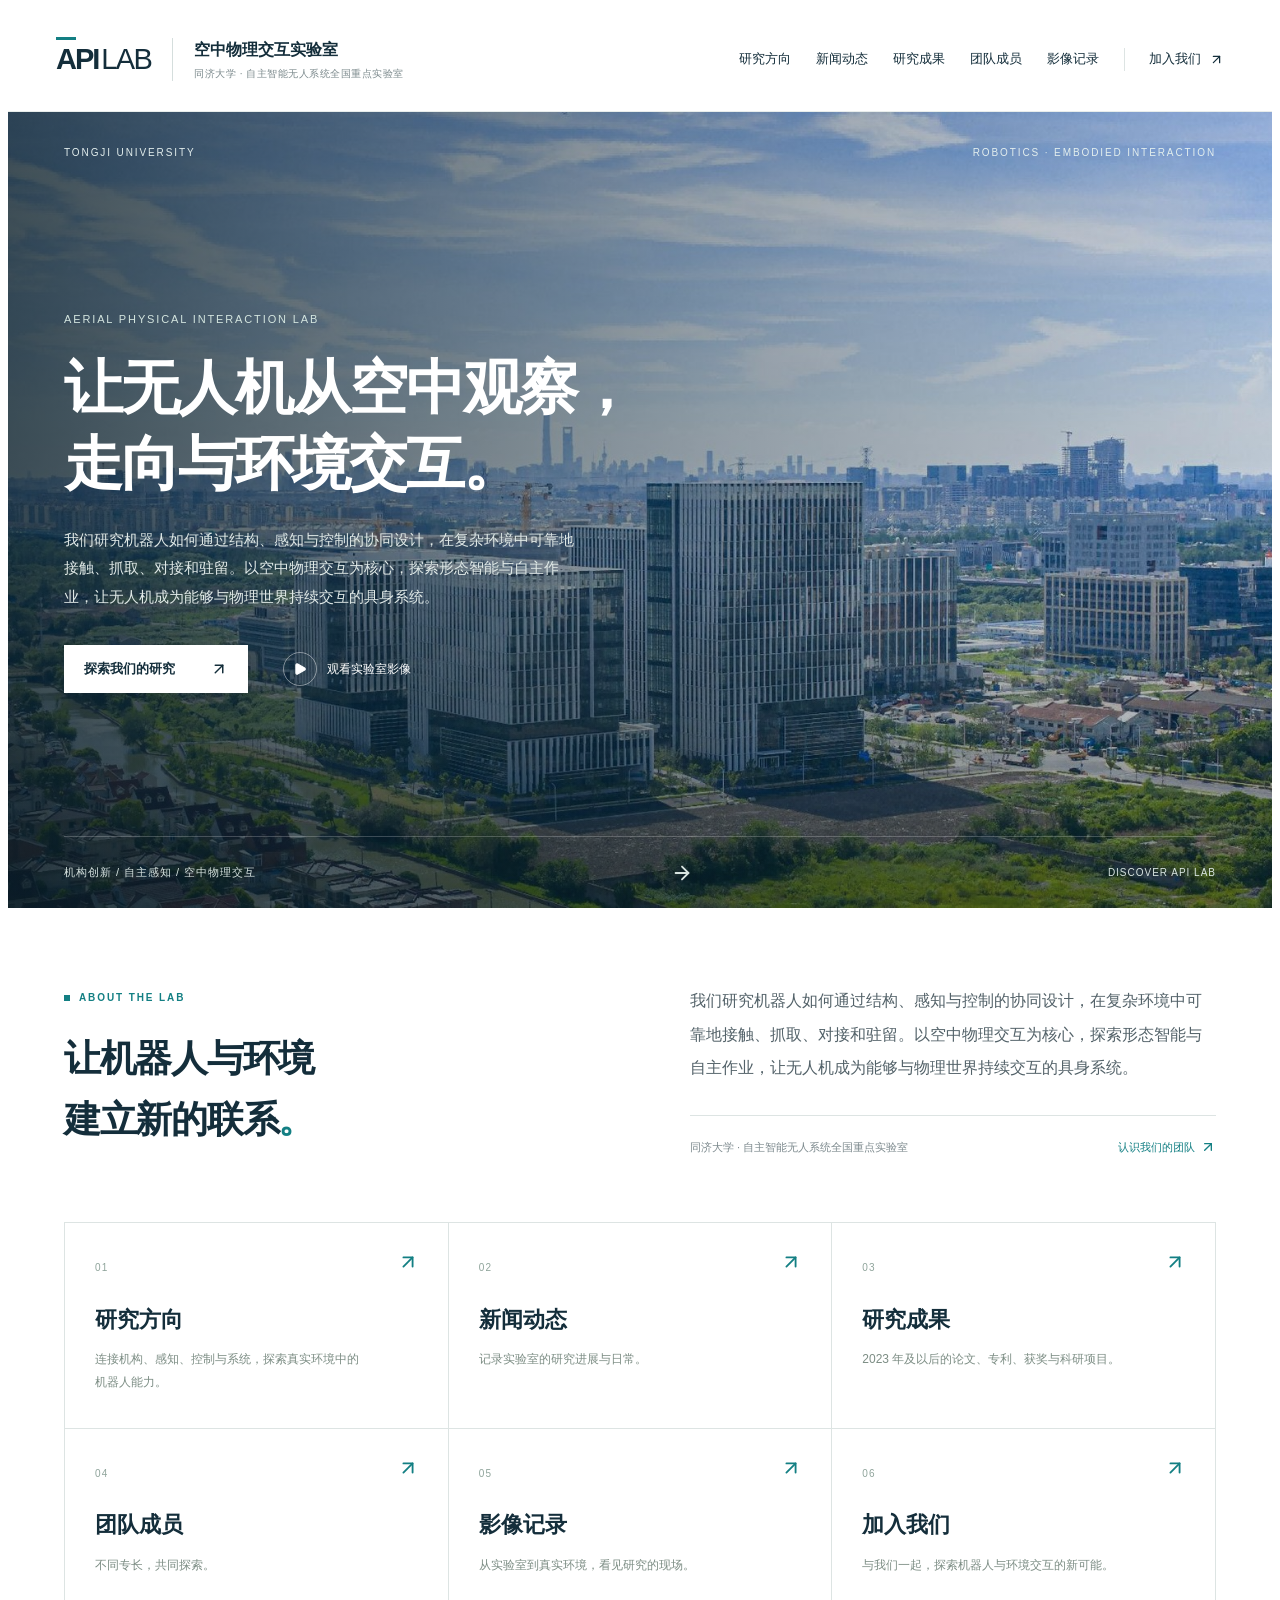
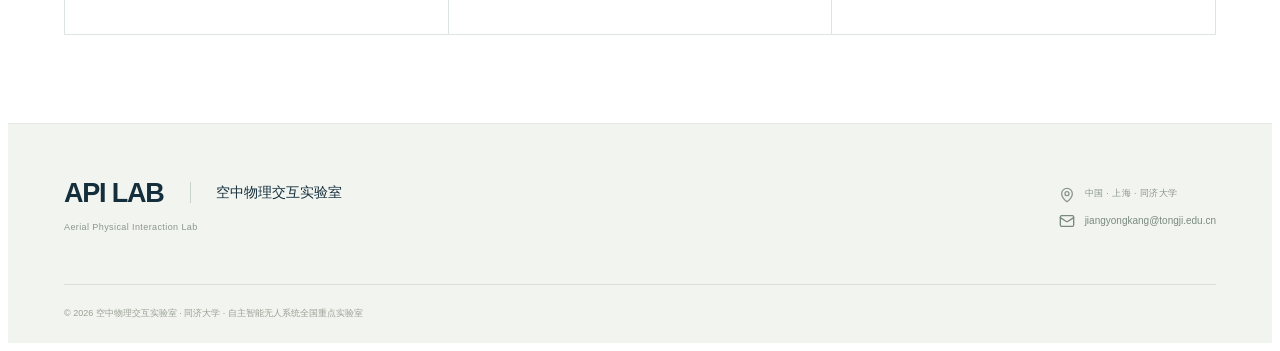
==== commit 13243a3a: "Publish laboratory website 2026-10-20T06:55:12.175Z" ====
--- a/index.html
+++ b/index.html
@@ -1,2 +1,2 @@
-<!doctype html><html lang="zh-CN"><head><meta charset="UTF-8"><meta name="viewport" content="width=device-width,initial-scale=1"><meta name="description" content="我们研究机器人如何通过结构、感知与控制的协同设计，在复杂环境中可靠地接触、抓取、对接和驻留。以空中物理交互为核心，探索形态智能与自主作业，让无人机成为能够与物理世界持续交互的具身系统。"><meta name="theme-color" content="#12384b"><title>空中物理交互实验室 · 同济大学</title><link rel="stylesheet" href="./assets/public.css?v=122f62154362"></head><body><div id="root"><link rel="preload" as="image" href="./media/hero-campus.jpg" fetchPriority="high"/><div class="lab-site"><a class="lab-skip" href="#main-content">跳转到正文</a><header class="lab-header"><a href="#" class="lab-brand" aria-label="空中物理交互实验室 首页"><span class="lab-wordmark">API<span>LAB</span><i></i></span><span class="lab-brand-name">空中物理交互实验室<small>同济大学 · 自主智能无人系统全国重点实验室</small></span></a><nav class="lab-nav " aria-label="主导航"><a href="#research">研究方向</a><a href="#news">新闻动态</a><a href="#results">研究成果</a><a href="#team">团队成员</a><a href="#gallery">影像记录</a><a href="#join" class="lab-nav-contact">加入我们 <svg xmlns="http://www.w3.org/2000/svg" width="15" height="15" viewBox="0 0 24 24" fill="none" stroke="currentColor" stroke-width="2" stroke-linecap="round" stroke-linejoin="round" class="lucide lucide-arrow-up-right" aria-hidden="true"><path d="M7 7h10v10"></path><path d="M7 17 17 7"></path></svg></a></nav><button class="lab-menu-toggle" aria-expanded="false" aria-label="打开导航"><svg xmlns="http://www.w3.org/2000/svg" width="24" height="24" viewBox="0 0 24 24" fill="none" stroke="currentColor" stroke-width="2" stroke-linecap="round" stroke-linejoin="round" class="lucide lucide-menu" aria-hidden="true"><path d="M4 5h16"></path><path d="M4 12h16"></path><path d="M4 19h16"></path></svg></button></header><main id="main-content"><section class="lab-hero" aria-labelledby="hero-heading"><div class="lab-hero-image"><img src="./media/hero-campus.jpg" alt="空中物理交互与无人系统研究" fetchPriority="high"/></div><div class="lab-hero-shade"></div><div class="lab-hero-inner"><div class="lab-hero-top"><span>TONGJI UNIVERSITY</span><span>ROBOTICS · EMBODIED INTERACTION</span></div><div class="lab-hero-copy"><span class="lab-hero-kicker">Aerial Physical Interaction Lab</span><h1 id="hero-heading">让无人机从空中观察，
-走向与环境交互。</h1><p>我们研究机器人如何通过结构、感知与控制的协同设计，在复杂环境中可靠地接触、抓取、对接和驻留。以空中物理交互为核心，探索形态智能与自主作业，让无人机成为能够与物理世界持续交互的具身系统。</p><div class="lab-hero-actions"><a class="lab-button lab-button-white" href="#research">探索我们的研究 <svg xmlns="http://www.w3.org/2000/svg" width="18" height="18" viewBox="0 0 24 24" fill="none" stroke="currentColor" stroke-width="2" stroke-linecap="round" stroke-linejoin="round" class="lucide lucide-arrow-up-right" aria-hidden="true"><path d="M7 7h10v10"></path><path d="M7 17 17 7"></path></svg></a><button class="lab-play-link"><span><svg xmlns="http://www.w3.org/2000/svg" width="14" height="14" viewBox="0 0 24 24" fill="currentColor" stroke="currentColor" stroke-width="2" stroke-linecap="round" stroke-linejoin="round" class="lucide lucide-play" aria-hidden="true"><path d="M5 5a2 2 0 0 1 3.008-1.728l11.997 6.998a2 2 0 0 1 .003 3.458l-12 7A2 2 0 0 1 5 19z"></path></svg></span>观看实验室影像</button></div></div><div class="lab-hero-bottom"><span>机构创新 / 自主感知 / 空中物理交互</span><a href="#about" aria-label="向下了解实验室"><svg xmlns="http://www.w3.org/2000/svg" width="22" height="22" viewBox="0 0 24 24" fill="none" stroke="currentColor" stroke-width="2" stroke-linecap="round" stroke-linejoin="round" class="lucide lucide-arrow-down" aria-hidden="true"><path d="M12 5v14"></path><path d="m19 12-7 7-7-7"></path></svg></a><span class="lab-hero-bottom-right">DISCOVER API LAB</span></div></div></section><section class="lab-about lab-container" id="about"><div><div class="lab-eyebrow"><span></span>ABOUT THE LAB</div><h2>让机器人与环境<br/>建立新的联系<span>。</span></h2></div><div class="lab-about-copy"><p>我们研究机器人如何通过结构、感知与控制的协同设计，在复杂环境中可靠地接触、抓取、对接和驻留。以空中物理交互为核心，探索形态智能与自主作业，让无人机成为能够与物理世界持续交互的具身系统。</p><div class="lab-about-meta"><span>同济大学 · 自主智能无人系统全国重点实验室</span><a href="#team">认识我们的团队 <svg xmlns="http://www.w3.org/2000/svg" width="16" height="16" viewBox="0 0 24 24" fill="none" stroke="currentColor" stroke-width="2" stroke-linecap="round" stroke-linejoin="round" class="lucide lucide-arrow-up-right" aria-hidden="true"><path d="M7 7h10v10"></path><path d="M7 17 17 7"></path></svg></a></div></div></section><section class="lab-research lab-section" id="research"><div class="lab-container"><div class="lab-section-head"><div><div class="lab-eyebrow"><span></span>RESEARCH AREAS</div><h2>从物理机制，到自主行动</h2></div><p>关注真实环境中的机器人能力，<br/>连接机构、感知、控制与系统。</p></div><div class="lab-research-list"><article class="lab-research-row "><button class="lab-research-visual" aria-label="查看空中物理交互与形态智能"><img src="./media/docking-poster.jpg" alt="空中物理交互与形态智能" loading="lazy" class=""/><span class="lab-visual-number">0<!-- -->1</span><span class="lab-visual-arrow"><svg xmlns="http://www.w3.org/2000/svg" width="23" height="23" viewBox="0 0 24 24" fill="none" stroke="currentColor" stroke-width="2" stroke-linecap="round" stroke-linejoin="round" class="lucide lucide-arrow-up-right" aria-hidden="true"><path d="M7 7h10v10"></path><path d="M7 17 17 7"></path></svg></span><span class="lab-visual-video"><svg xmlns="http://www.w3.org/2000/svg" width="12" height="12" viewBox="0 0 24 24" fill="currentColor" stroke="currentColor" stroke-width="2" stroke-linecap="round" stroke-linejoin="round" class="lucide lucide-play" aria-hidden="true"><path d="M5 5a2 2 0 0 1 3.008-1.728l11.997 6.998a2 2 0 0 1 .003 3.458l-12 7A2 2 0 0 1 5 19z"></path></svg> VIDEO</span></button><div class="lab-research-copy"><div class="lab-research-index">RESEARCH / 0<!-- -->1</div><p class="lab-research-subtitle">Aerial interaction &amp; morphological intelligence</p><h3>空中物理交互与形态智能</h3><p class="lab-research-summary">把结构的力学特性融入机器人能力，研究接触、抓取与对接过程中的快速响应和飞行稳定性。</p><div class="lab-tags"><span>形态智能</span><span>动态对接</span><span>机器人机构</span></div><button class="lab-text-link">了解研究方向 <svg xmlns="http://www.w3.org/2000/svg" width="18" height="18" viewBox="0 0 24 24" fill="none" stroke="currentColor" stroke-width="2" stroke-linecap="round" stroke-linejoin="round" class="lucide lucide-arrow-right" aria-hidden="true"><path d="M5 12h14"></path><path d="m12 5 7 7-7 7"></path></svg></button></div></article><article class="lab-research-row is-reversed"><button class="lab-research-visual" aria-label="查看自主停歇与长时驻留"><img src="./media/perching.jpg" alt="自主停歇与长时驻留" loading="lazy" class=""/><span class="lab-visual-number">0<!-- -->2</span><span class="lab-visual-arrow"><svg xmlns="http://www.w3.org/2000/svg" width="23" height="23" viewBox="0 0 24 24" fill="none" stroke="currentColor" stroke-width="2" stroke-linecap="round" stroke-linejoin="round" class="lucide lucide-arrow-up-right" aria-hidden="true"><path d="M7 7h10v10"></path><path d="M7 17 17 7"></path></svg></span></button><div class="lab-research-copy"><div class="lab-research-index">RESEARCH / 0<!-- -->2</div><p class="lab-research-subtitle">Perching &amp; sustained observation</p><h3>自主停歇与长时驻留</h3><p class="lab-research-summary">利用树枝、杆件及空间结构支撑无人机，研究从飞行到停歇、驻留监测与再起飞的完整过程。</p><div class="lab-tags"><span>自适应停歇</span><span>环境交互</span><span>智能飞鸟</span></div><button class="lab-text-link">了解研究方向 <svg xmlns="http://www.w3.org/2000/svg" width="18" height="18" viewBox="0 0 24 24" fill="none" stroke="currentColor" stroke-width="2" stroke-linecap="round" stroke-linejoin="round" class="lucide lucide-arrow-right" aria-hidden="true"><path d="M5 12h14"></path><path d="m12 5 7 7-7 7"></path></svg></button></div></article><article class="lab-research-row "><button class="lab-research-visual" aria-label="查看变刚度与可重构机器人"><img src="./media/morphology.jpg" alt="变刚度与可重构机器人" loading="lazy" class=""/><span class="lab-visual-number">0<!-- -->3</span><span class="lab-visual-arrow"><svg xmlns="http://www.w3.org/2000/svg" width="23" height="23" viewBox="0 0 24 24" fill="none" stroke="currentColor" stroke-width="2" stroke-linecap="round" stroke-linejoin="round" class="lucide lucide-arrow-up-right" aria-hidden="true"><path d="M7 7h10v10"></path><path d="M7 17 17 7"></path></svg></span><span class="lab-visual-video"><svg xmlns="http://www.w3.org/2000/svg" width="12" height="12" viewBox="0 0 24 24" fill="currentColor" stroke="currentColor" stroke-width="2" stroke-linecap="round" stroke-linejoin="round" class="lucide lucide-play" aria-hidden="true"><path d="M5 5a2 2 0 0 1 3.008-1.728l11.997 6.998a2 2 0 0 1 .003 3.458l-12 7A2 2 0 0 1 5 19z"></path></svg> VIDEO</span></button><div class="lab-research-copy"><div class="lab-research-index">RESEARCH / 0<!-- -->3</div><p class="lab-research-subtitle">Variable stiffness &amp; reconfigurable robotics</p><h3>变刚度与可重构机器人</h3><p class="lab-research-summary">通过双稳态、阻塞与柔顺机构调节形态和力学性能，让机器人适应不同任务与接触条件。</p><div class="lab-tags"><span>变刚度</span><span>双稳态</span><span>可重构机构</span></div><button class="lab-text-link">了解研究方向 <svg xmlns="http://www.w3.org/2000/svg" width="18" height="18" viewBox="0 0 24 24" fill="none" stroke="currentColor" stroke-width="2" stroke-linecap="round" stroke-linejoin="round" class="lucide lucide-arrow-right" aria-hidden="true"><path d="M5 12h14"></path><path d="m12 5 7 7-7 7"></path></svg></button></div></article><article class="lab-research-row is-reversed"><button class="lab-research-visual" aria-label="查看多模态感知与自主控制"><img src="./media/toolmaking-poster.jpg" alt="多模态感知与自主控制" loading="lazy" class=""/><span class="lab-visual-number">0<!-- -->4</span><span class="lab-visual-arrow"><svg xmlns="http://www.w3.org/2000/svg" width="23" height="23" viewBox="0 0 24 24" fill="none" stroke="currentColor" stroke-width="2" stroke-linecap="round" stroke-linejoin="round" class="lucide lucide-arrow-up-right" aria-hidden="true"><path d="M7 7h10v10"></path><path d="M7 17 17 7"></path></svg></span><span class="lab-visual-video"><svg xmlns="http://www.w3.org/2000/svg" width="12" height="12" viewBox="0 0 24 24" fill="currentColor" stroke="currentColor" stroke-width="2" stroke-linecap="round" stroke-linejoin="round" class="lucide lucide-play" aria-hidden="true"><path d="M5 5a2 2 0 0 1 3.008-1.728l11.997 6.998a2 2 0 0 1 .003 3.458l-12 7A2 2 0 0 1 5 19z"></path></svg> VIDEO</span></button><div class="lab-research-copy"><div class="lab-research-index">RESEARCH / 0<!-- -->4</div><p class="lab-research-subtitle">Multimodal perception &amp; autonomous control</p><h3>多模态感知与自主控制</h3><p class="lab-research-summary">结合视觉、触觉与运动状态信息，研究交互过程中的状态判断、感知重构与闭环控制。</p><div class="lab-tags"><span>视觉与触觉</span><span>状态估计</span><span>自主作业</span></div><button class="lab-text-link">了解研究方向 <svg xmlns="http://www.w3.org/2000/svg" width="18" height="18" viewBox="0 0 24 24" fill="none" stroke="currentColor" stroke-width="2" stroke-linecap="round" stroke-linejoin="round" class="lucide lucide-arrow-right" aria-hidden="true"><path d="M5 12h14"></path><path d="m12 5 7 7-7 7"></path></svg></button></div></article></div></div></section><section class="lab-news lab-container lab-section" id="news"><div class="lab-section-head"><div><div class="lab-eyebrow"><span></span>NEWS &amp; UPDATES</div><h2>研究在发生</h2></div><span class="lab-section-note">实验室的进展与日常</span></div><div class="lab-news-grid is-single"><article class="lab-news-item"><a class="lab-news-image" href="./news/bb-20260907/" aria-label="阅读：课题组顾羲和博士空中快速停歇文章在Bioinspiration &amp; Biomimetics在线发表！"><img src="./media/bb-2026-movie-s5-poster.webp" alt="课题组顾羲和博士空中快速停歇文章在Bioinspiration &amp; Biomimetics在线发表！" loading="lazy" class=""/><span><svg xmlns="http://www.w3.org/2000/svg" width="20" height="20" viewBox="0 0 24 24" fill="none" stroke="currentColor" stroke-width="2" stroke-linecap="round" stroke-linejoin="round" class="lucide lucide-arrow-up-right" aria-hidden="true"><path d="M7 7h10v10"></path><path d="M7 17 17 7"></path></svg></span></a><time dateTime="2026-09-07">2026.09.07</time><h3><a href="./news/bb-20260907/">课题组顾羲和博士空中快速停歇文章在Bioinspiration &amp; Biomimetics在线发表！</a></h3><p>以碰撞触发快速抓持，结合柔顺缓冲与被动锁定，探索无人机在杆件和天然树枝上的快速停歇。</p></article></div></section><section class="lab-results lab-section" id="results" aria-labelledby="lab-results-heading"><span id="publications" class="lab-results-legacy-anchor" aria-hidden="true"></span><div class="lab-container"><div class="lab-section-head"><div><div class="lab-eyebrow"><span></span>RESEARCH OUTPUTS</div><h2 id="lab-results-heading">研究成果</h2></div><a class="lab-text-link" href="https://scholar.google.com/citations?user=xp0Y7bsAAAAJ&amp;hl=en&amp;oi=ao" target="_blank" rel="noreferrer">Google Scholar <svg xmlns="http://www.w3.org/2000/svg" width="17" height="17" viewBox="0 0 24 24" fill="none" stroke="currentColor" stroke-width="2" stroke-linecap="round" stroke-linejoin="round" class="lucide lucide-arrow-up-right" aria-hidden="true"><path d="M7 7h10v10"></path><path d="M7 17 17 7"></path></svg></a></div><div class="lab-result-categories" role="group" aria-label="成果分类"><button type="button" class="is-active" aria-pressed="true" aria-controls="lab-results-list">论文<span>30</span></button><button type="button" class="" aria-pressed="false" aria-controls="lab-results-list">专利<span>14</span></button><button type="button" class="" aria-pressed="false" aria-controls="lab-results-list">获奖<span>25</span></button><button type="button" class="" aria-pressed="false" aria-controls="lab-results-list">科研项目<span>13</span></button></div><div class="lab-result-controls"><label class="lab-result-search"><svg xmlns="http://www.w3.org/2000/svg" width="18" height="18" viewBox="0 0 24 24" fill="none" stroke="currentColor" stroke-width="2" stroke-linecap="round" stroke-linejoin="round" class="lucide lucide-search" aria-hidden="true"><path d="m21 21-4.34-4.34"></path><circle cx="11" cy="11" r="8"></circle></svg><span class="sr-only">搜索<!-- -->论文</span><input type="search" placeholder="搜索论文标题、作者、期刊…" value=""/></label><label class="lab-result-year"><span>年份</span><select aria-label="按年份筛选论文"><option value="all" selected="">全部年份</option><option value="2026">2026</option><option value="2025">2025</option><option value="2024">2024</option><option value="2023">2023</option><option value="2022">2022</option><option value="2021">2021</option><option value="2020">2020</option><option value="2019">2019</option><option value="2018">2018</option><option value="2017">2017</option></select></label></div><div class="lab-result-list-meta"><p role="status">论文<!-- --> · <!-- -->30<!-- --> <!-- -->篇</p><p class="lab-result-author-note"><span><sup>*</sup> 通讯作者</span><span><sup>#</sup> 共同第一作者</span></p></div><div class="lab-result-list" id="lab-results-list" aria-label="论文列表"><div class="lab-result-year-group"><h3 class="lab-result-year-heading">2026<span>9<!-- --> <!-- -->篇</span></h3><div class="lab-result-year-items"><article class="lab-result-item lab-result-paper"><div class="lab-result-context"><span class="lab-result-venue">Science Advances</span><span class="lab-result-status is-accepted">已接收</span><span class="lab-result-kind">期刊论文</span></div><h4>Morphological intelligence for dynamic aerial interactions</h4><p class="lab-result-authors">Jiang Yongkang<sup>#</sup>, Li Junjin<sup>#</sup>, Meng Shuyu, et al.</p></article><article class="lab-result-item lab-result-paper"><div class="lab-result-context"><span class="lab-result-venue">Cell Reports Physical Science</span><span class="lab-result-status is-accepted">已接收</span><span class="lab-result-kind">期刊论文</span></div><h4>Autonomous Top-Perching with an Asymmetric Bistable Claw</h4><p class="lab-result-authors">Jiang Yongkang<sup>#</sup>, Zhang Shenli<sup>#</sup>, Liang Yida, et al.</p></article><article class="lab-result-item lab-result-paper"><div class="lab-result-context"><span class="lab-result-venue">IEEE Transactions on Industrial Electronics</span><span class="lab-result-status is-published">已发表</span><span class="lab-result-kind">期刊论文</span></div><h4>Dynamic Tactile Sensor (DTS) with Data-driven Super-resolution for Edge Applications</h4><p class="lab-result-authors">Zhou Yanmin, Luo Yijie, Li Jie, Wang Yafei, Wang Zhipeng, Jiang Yongkang<sup>*</sup>, He Bin</p><p class="lab-result-details">73(2): 2554–2563</p><div class="lab-result-links"><a href="https://doi.org/10.1109/TIE.2025.3598207" target="_blank" rel="noreferrer">DOI <svg xmlns="http://www.w3.org/2000/svg" width="13" height="13" viewBox="0 0 24 24" fill="none" stroke="currentColor" stroke-width="2" stroke-linecap="round" stroke-linejoin="round" class="lucide lucide-arrow-up-right" aria-hidden="true"><path d="M7 7h10v10"></path><path d="M7 17 17 7"></path></svg></a></div></article><article class="lab-result-item lab-result-paper"><div class="lab-result-context"><span class="lab-result-venue">IEEE Robotics and Automation Letters</span><span class="lab-result-status is-published">已发表</span><span class="lab-result-kind">期刊论文</span></div><h4>Shaping by Contact: Aerial In-Situ Toolmaking with a Variable-Stiffness Manipulator</h4><p class="lab-result-authors">Jiang Yongkang, Zheng Zhuoming, Chen Chaojun, et al.</p><p class="lab-result-details">11(10): 12216–12223</p><div class="lab-result-links"><a href="https://doi.org/10.1109/lra.2026.3728697" target="_blank" rel="noreferrer">DOI <svg xmlns="http://www.w3.org/2000/svg" width="13" height="13" viewBox="0 0 24 24" fill="none" stroke="currentColor" stroke-width="2" stroke-linecap="round" stroke-linejoin="round" class="lucide lucide-arrow-up-right" aria-hidden="true"><path d="M7 7h10v10"></path><path d="M7 17 17 7"></path></svg></a></div></article><article class="lab-result-item lab-result-paper"><div class="lab-result-context"><span class="lab-result-venue">Bioinspiration &amp; Biomimetics</span><span class="lab-result-status is-published">已发表</span><span class="lab-result-kind">期刊论文</span></div><h4>Morphological Intelligence in Dynamic Aerial Docking: A Bistable Tension‐Hinge Gripper</h4><p class="lab-result-authors">Gu Xihe, Jiang Yongkang<sup>*</sup>, Pengliang Dai, et al.</p><p class="lab-result-details">21(5): 056004</p><div class="lab-result-links"><a href="https://doi.org/10.1088/1748-3190/ae8f97" target="_blank" rel="noreferrer">DOI <svg xmlns="http://www.w3.org/2000/svg" width="13" height="13" viewBox="0 0 24 24" fill="none" stroke="currentColor" stroke-width="2" stroke-linecap="round" stroke-linejoin="round" class="lucide lucide-arrow-up-right" aria-hidden="true"><path d="M7 7h10v10"></path><path d="M7 17 17 7"></path></svg></a></div></article><article class="lab-result-item lab-result-paper"><div class="lab-result-context"><span class="lab-result-venue">Neurocomputing</span><span class="lab-result-status is-published">已发表</span><span class="lab-result-kind">期刊论文</span></div><h4>Developing the robotic space-force boundary of physical interaction perception in an infant way</h4><p class="lab-result-authors">Yan Zheng, ..., Jiang Yongkang<sup>*</sup>, He Bin</p><p class="lab-result-details">663: 132014</p></article><article class="lab-result-item lab-result-paper"><div class="lab-result-context"><span class="lab-result-venue">IEEE International Conference on Robotics and Automation (ICRA)</span><span class="lab-result-status is-published">已发表</span><span class="lab-result-kind">会议论文</span></div><h4>When birds meet fish: vision-force fusion for autonomous underwater docking in cross-domain avian-aquatic collaboration</h4><p class="lab-result-authors">Liu Hongchang, Wang Ruiheng, Jiang Yongkang<sup>*</sup>, et al.</p></article><article class="lab-result-item lab-result-paper"><div class="lab-result-context"><span class="lab-result-venue">IEEE Transactions on Pattern Analysis and Machine Intelligence</span><span class="lab-result-status is-published">已发表</span><span class="lab-result-kind">期刊论文</span></div><h4>Heatmap Pooling Network for Action Recognition From RGB Videos</h4><p class="lab-result-authors">Liu mengyuan, Liu Jinfu, Jiang Yongkang, He Bin</p><p class="lab-result-details">48(3): 3726–3743</p><div class="lab-result-links"><a href="https://doi.org/10.1109/tpami.2025.3640697" target="_blank" rel="noreferrer">DOI <svg xmlns="http://www.w3.org/2000/svg" width="13" height="13" viewBox="0 0 24 24" fill="none" stroke="currentColor" stroke-width="2" stroke-linecap="round" stroke-linejoin="round" class="lucide lucide-arrow-up-right" aria-hidden="true"><path d="M7 7h10v10"></path><path d="M7 17 17 7"></path></svg></a></div></article><article class="lab-result-item lab-result-paper"><div class="lab-result-context"><span class="lab-result-venue">Advanced Science</span><span class="lab-result-status is-published">已发表</span><span class="lab-result-kind">期刊论文</span></div><h4>A Bio-Functional Mimetic Robot for Versatile Tasks From Cross-Scale Manipulation to Limb-Tool Integration</h4><p class="lab-result-authors">Tong Xin, ..., Jiang Yongkang, Yang Yang, Li Yingtian</p><p class="lab-result-details">13(51): e76527</p><div class="lab-result-links"><a href="https://doi.org/10.1002/advs.76527" target="_blank" rel="noreferrer">DOI <svg xmlns="http://www.w3.org/2000/svg" width="13" height="13" viewBox="0 0 24 24" fill="none" stroke="currentColor" stroke-width="2" stroke-linecap="round" stroke-linejoin="round" class="lucide lucide-arrow-up-right" aria-hidden="true"><path d="M7 7h10v10"></path><path d="M7 17 17 7"></path></svg></a></div></article></div></div><div class="lab-result-year-group"><h3 class="lab-result-year-heading">2025<span>1<!-- --> <!-- -->篇</span></h3><div class="lab-result-year-items"><article class="lab-result-item lab-result-paper"><div class="lab-result-context"><span class="lab-result-venue">IEEE/RSJ International Conference on Intelligent Robots and Systems (IROS)</span><span class="lab-result-status is-published">已发表</span><span class="lab-result-kind">会议论文</span></div><h4>Micro-UAV with Ant-Inspired Bistable Gripper for Adaptive Perching and Wildlife Detection</h4><p class="lab-result-authors">Liu Yuan, ... Yongkang Jiang<sup>*</sup>, etc.</p><p class="lab-result-details">10289–10294</p></article></div></div><div class="lab-result-year-group"><h3 class="lab-result-year-heading">2024<span>5<!-- --> <!-- -->篇</span></h3><div class="lab-result-year-items"><article class="lab-result-item lab-result-paper"><div class="lab-result-context"><span class="lab-result-venue">IEEE/ASME Transactions on Mechatronics</span><span class="lab-result-status is-published">已发表</span><span class="lab-result-kind">期刊论文</span></div><h4>Reprogrammable bistable actuators for multimodal, fast, and ultra-sensitive grasping</h4><p class="lab-result-authors">Jiang Yongkang, Tong Xin, Li Jian, et al.</p><p class="lab-result-details">29(2): 984–994</p><div class="lab-result-links"><a href="https://doi.org/10.1109/TMECH.2023.3318976" target="_blank" rel="noreferrer">DOI <svg xmlns="http://www.w3.org/2000/svg" width="13" height="13" viewBox="0 0 24 24" fill="none" stroke="currentColor" stroke-width="2" stroke-linecap="round" stroke-linejoin="round" class="lucide lucide-arrow-up-right" aria-hidden="true"><path d="M7 7h10v10"></path><path d="M7 17 17 7"></path></svg></a></div></article><article class="lab-result-item lab-result-paper"><div class="lab-result-context"><span class="lab-result-venue">Bioinspiration &amp; Biomimetics</span><span class="lab-result-status is-published">已发表</span><span class="lab-result-kind">期刊论文</span></div><h4>Robotic flytrap with an ultra-sensitive “trichome” and fast-response “lobes”</h4><p class="lab-result-authors">Jiang Yongkang, Li Yingtian, Tong Xin, et al.</p><p class="lab-result-details">19: 056017</p></article><article class="lab-result-item lab-result-paper"><div class="lab-result-context"><span class="lab-result-venue">Smart Materials and Structures</span><span class="lab-result-status is-published">已发表</span><span class="lab-result-kind">期刊论文</span></div><h4>Muscle-inspired stiffness-tunable flexible fiber jamming structure for wearable robots</h4><p class="lab-result-authors">Ma Junlin, Chen Diansheng, …, Jiang Yongkang<sup>*</sup></p><p class="lab-result-details">33(5): 055002</p></article><article class="lab-result-item lab-result-paper"><div class="lab-result-context"><span class="lab-result-venue">IEEE International Conference on Robotics and Automation (ICRA)</span><span class="lab-result-status is-published">已发表</span><span class="lab-result-kind">会议论文</span></div><h4>Ultrafast capturing in-flight objects with reprogrammable working speed ranges</h4><p class="lab-result-authors">Jiang Yongkang, Tong Xin, Sun Zhongqing, et al.</p><p class="lab-result-details">9335–9341</p></article><article class="lab-result-item lab-result-paper"><div class="lab-result-context"><span class="lab-result-venue">IEEE International Conference on Robotics and Automation (ICRA)</span><span class="lab-result-status is-published">已发表</span><span class="lab-result-kind">会议论文</span></div><h4>X-Tacformer : Spatio-tempral Attention Model for Tactile Recognition</h4><p class="lab-result-authors">Hu Jiarui, …, Jiang Yongkang, He Bin</p></article></div></div><div class="lab-result-year-group"><h3 class="lab-result-year-heading">2023<span>3<!-- --> <!-- -->篇</span></h3><div class="lab-result-year-items"><article class="lab-result-item lab-result-paper"><div class="lab-result-context"><span class="lab-result-venue">Cell Reports Physical Science</span><span class="lab-result-status is-published">已发表</span><span class="lab-result-kind">期刊论文</span></div><h4>Ultra-tunable bistable structures for universal robotic applications</h4><p class="lab-result-authors">Jiang Yongkang, Li Yingtian, Liu Ke, et al.</p><p class="lab-result-details">4(5): 101365</p><div class="lab-result-links"><a href="https://doi.org/10.1016/j.xcrp.2023.101365" target="_blank" rel="noreferrer">DOI <svg xmlns="http://www.w3.org/2000/svg" width="13" height="13" viewBox="0 0 24 24" fill="none" stroke="currentColor" stroke-width="2" stroke-linecap="round" stroke-linejoin="round" class="lucide lucide-arrow-up-right" aria-hidden="true"><path d="M7 7h10v10"></path><path d="M7 17 17 7"></path></svg></a></div></article><article class="lab-result-item lab-result-paper"><div class="lab-result-context"><span class="lab-result-venue">Frontiers in Bioengineering and Biotechnology</span><span class="lab-result-status is-published">已发表</span><span class="lab-result-kind">期刊论文</span></div><h4>A single-tube braided stent for various airway structures</h4><p class="lab-result-authors">Tong Xin<sup>#</sup>, Jiang Yongkang<sup>#</sup>, Mo Fei, et al.</p><p class="lab-result-details">11: 1152412</p></article><article class="lab-result-item lab-result-paper"><div class="lab-result-context"><span class="lab-result-venue">Journal of Bionic Engineering</span><span class="lab-result-status is-published">已发表</span><span class="lab-result-kind">期刊论文</span></div><h4>All-fabric bi-directional actuators for multi-joint assistance of upper limb</h4><p class="lab-result-authors">Ma junlin, …, Jiang Yongkang</p><p class="lab-result-details">20(6): 2661–2669</p><div class="lab-result-links"><a href="https://doi.org/10.1007/s42235-023-00415-0" target="_blank" rel="noreferrer">DOI <svg xmlns="http://www.w3.org/2000/svg" width="13" height="13" viewBox="0 0 24 24" fill="none" stroke="currentColor" stroke-width="2" stroke-linecap="round" stroke-linejoin="round" class="lucide lucide-arrow-up-right" aria-hidden="true"><path d="M7 7h10v10"></path><path d="M7 17 17 7"></path></svg></a></div></article></div></div><div class="lab-result-year-group"><h3 class="lab-result-year-heading">2022<span>3<!-- --> <!-- -->篇</span></h3><div class="lab-result-year-items"><article class="lab-result-item lab-result-paper"><div class="lab-result-context"><span class="lab-result-venue">IEEE-CYBER</span><span class="lab-result-status is-published">已发表</span><span class="lab-result-kind">会议论文</span></div><h4>Modeling and control of a soft-rigid hybrid robotic glove for hand rehabilitation and assistance</h4><p class="lab-result-authors">Jiang Yongkang</p><p class="lab-result-details">43–48</p></article><article class="lab-result-item lab-result-paper"><div class="lab-result-context"><span class="lab-result-venue">International Journal of Medical Robotics and Computer Assisted Surgery</span><span class="lab-result-status is-published">已发表</span><span class="lab-result-kind">期刊论文</span></div><h4>Trajectory optimisation with musculoskeletal integration features for fracture reduction orthopaedic robot</h4><p class="lab-result-authors">Cui Rui, Li Jian, Jiang Yongkang, et al.</p><p class="lab-result-details">18(2): e2372</p></article><article class="lab-result-item lab-result-paper"><div class="lab-result-context"><span class="lab-result-venue">Review of Scientific Instruments</span><span class="lab-result-status is-published">已发表</span><span class="lab-result-kind">期刊论文</span></div><h4>A warm hug from a robot: a dual-mode e-skin with programming compliance</h4><p class="lab-result-authors">Liu Zhe, …, Jiang Yongkang</p><p class="lab-result-details">93(11): 115007</p></article></div></div><div class="lab-result-year-group"><h3 class="lab-result-year-heading">2021<span>3<!-- --> <!-- -->篇</span></h3><div class="lab-result-year-items"><article class="lab-result-item lab-result-paper"><div class="lab-result-context"><span class="lab-result-venue">IEEE Robotics and Automation Letters</span><span class="lab-result-status is-published">已发表</span><span class="lab-result-kind">期刊论文</span></div><h4>Compact pneumatic clutch with integrated stiffness variation and position feedback</h4><p class="lab-result-authors">Jiang Yongkang<sup>#</sup>, Ma Junlin<sup>#</sup>, Chen Diansheng, et al.</p><p class="lab-result-details">6(3): 5697–5704</p></article><article class="lab-result-item lab-result-paper"><div class="lab-result-context"><span class="lab-result-venue">IEEE/RSJ International Conference on Intelligent Robots and Systems (IROS)</span><span class="lab-result-status is-published">已发表</span><span class="lab-result-kind">会议论文</span></div><h4>Multifunctional Robotic Glove with Active-Passive Training Modes for Hand Rehabilitation and Assistance</h4><p class="lab-result-authors">Jiang Yongkang, Chen Diansheng, Ma Junlin, et al.</p><p class="lab-result-details">4969–4974</p></article><article class="lab-result-item lab-result-paper"><div class="lab-result-context"><span class="lab-result-venue">International Conference on Mechanical Design</span><span class="lab-result-status is-published">已发表</span><span class="lab-result-kind">会议论文</span></div><h4>Configuration design and verification of soft-rigid hybrid hand with ab/adduction movement</h4><p class="lab-result-authors">Liu Zhe, …, Jiang Yongkang</p><p class="lab-result-details">2375–2389</p></article></div></div><div class="lab-result-year-group"><h3 class="lab-result-year-heading">2020<span>1<!-- --> <!-- -->篇</span></h3><div class="lab-result-year-items"><article class="lab-result-item lab-result-paper"><div class="lab-result-context"><span class="lab-result-venue">Bioinspiration &amp; Biomimetics</span><span class="lab-result-status is-published">已发表</span><span class="lab-result-kind">期刊论文</span></div><h4>Multimodal pipe-climbing robot with origami clutches and soft modular legs</h4><p class="lab-result-authors">Jiang Yongkang, Chen Diansheng, Zhang Hongying, et al.</p><p class="lab-result-details">15(2): 026002</p></article></div></div><div class="lab-result-year-group"><h3 class="lab-result-year-heading">2019<span>2<!-- --> <!-- -->篇</span></h3><div class="lab-result-year-items"><article class="lab-result-item lab-result-paper"><div class="lab-result-context"><span class="lab-result-venue">Soft robotics</span><span class="lab-result-status is-published">已发表</span><span class="lab-result-kind">期刊论文</span></div><h4>Chain-like granular jamming: a novel stiffness-programmable mechanism for soft robotics</h4><p class="lab-result-authors">Jiang Yongkang, Chen Diansheng, Liu Che, et al.</p><p class="lab-result-details">6(1): 118–32</p><div class="lab-result-links"><a href="https://doi.org/10.1089/soro.2018.0005" target="_blank" rel="noreferrer">DOI <svg xmlns="http://www.w3.org/2000/svg" width="13" height="13" viewBox="0 0 24 24" fill="none" stroke="currentColor" stroke-width="2" stroke-linecap="round" stroke-linejoin="round" class="lucide lucide-arrow-up-right" aria-hidden="true"><path d="M7 7h10v10"></path><path d="M7 17 17 7"></path></svg></a></div></article><article class="lab-result-item lab-result-paper"><div class="lab-result-context"><span class="lab-result-venue">Sensors and Actuators A: Physical</span><span class="lab-result-status is-published">已发表</span><span class="lab-result-kind">期刊论文</span></div><h4>A 3-D finger motion measurement system via soft strain sensors for hand rehabilitation</h4><p class="lab-result-authors">Lu Sitong, Chen Diansheng, Liu Che, Jiang Yongkang, et al.</p><p class="lab-result-details">285: 700–11</p></article></div></div><div class="lab-result-year-group"><h3 class="lab-result-year-heading">2018<span>2<!-- --> <!-- -->篇</span></h3><div class="lab-result-year-items"><article class="lab-result-item lab-result-paper"><div class="lab-result-context"><span class="lab-result-venue">IEEE International Conference on Soft Robotics (RoboSoft)</span><span class="lab-result-status is-published">已发表</span><span class="lab-result-kind">会议论文</span></div><h4>Fishbone-inspired soft robotic glove for hand rehabilitation with multi-degrees-of-freedom</h4><p class="lab-result-authors">Jiang Yongkang, Chen Diansheng, Liu Pengyong, et al.</p><p class="lab-result-details">394–399</p></article><article class="lab-result-item lab-result-paper"><div class="lab-result-context"><span class="lab-result-venue">IEEE International Conference on Real-time Computing and Robotics (RCAR)</span><span class="lab-result-status is-published">已发表</span><span class="lab-result-kind">会议论文</span></div><h4>Improving the pressure bearing capability of soft pneumatic actuators for hand rehabilitation based on a novel sealing method</h4><p class="lab-result-authors">Que Jiacheng, Wang Tianmiao, Chen Diansheng, Jiang Yongkang, et al.</p><p class="lab-result-details">331–336</p></article></div></div><div class="lab-result-year-group"><h3 class="lab-result-year-heading">2017<span>1<!-- --> <!-- -->篇</span></h3><div class="lab-result-year-items"><article class="lab-result-item lab-result-paper"><div class="lab-result-context"><span class="lab-result-venue">IEEE International Conference on Robotics and Biomimetics (ROBIO)</span><span class="lab-result-status is-published">已发表</span><span class="lab-result-kind">会议论文</span></div><h4>Soft robotic glove for hand rehabilitation based on a novel fabrication method</h4><p class="lab-result-authors">Jiang Yongkang, Chen Diansheng, Que Jiacheng, et al.</p><p class="lab-result-details">817–822</p></article></div></div></div></div></section><section class="lab-team lab-container lab-section" id="team"><div class="lab-section-head"><div><div class="lab-eyebrow"><span></span>OUR PEOPLE</div><h2>共同探索的人</h2></div><span class="lab-section-note">不同专长，同一个研究方向</span></div><article class="lab-pi"><div class="lab-pi-photo"><img src="./media/jiang-yongkang.jpg" alt="蒋永康" loading="lazy" class=""/></div><div class="lab-pi-content"><span class="lab-pi-label">PRINCIPAL INVESTIGATOR</span><h3>蒋永康</h3><p class="lab-pi-role">助理教授 · 课题组负责人</p><div class="lab-pi-bio"><p>蒋永康，同济大学自主智能无人系统全国重点实验室教师，“空中物理交互实验室”与“地下自然洞穴复合环境模拟实验室”负责人。</p><p>本科与博士均毕业于北京航空航天大学，曾在瑞士洛桑联邦理工学院（EPFL）开展访问研究。聚焦智能机器人、空中无人系统与具身交互，研究机构、感知与控制如何协同支撑真实环境中的自主作业。</p></div><div class="lab-pi-links"><a href="mailto:jiangyongkang@tongji.edu.cn"><svg xmlns="http://www.w3.org/2000/svg" width="17" height="17" viewBox="0 0 24 24" fill="none" stroke="currentColor" stroke-width="2" stroke-linecap="round" stroke-linejoin="round" class="lucide lucide-mail" aria-hidden="true"><path d="m22 7-8.991 5.727a2 2 0 0 1-2.009 0L2 7"></path><rect x="2" y="4" width="20" height="16" rx="2"></rect></svg> 联系导师</a><a href="https://faculty.tongji.edu.cn/jiangyongkang/zh_CN/index.htm" target="_blank" rel="noreferrer">教师主页<!-- --> <svg xmlns="http://www.w3.org/2000/svg" width="16" height="16" viewBox="0 0 24 24" fill="none" stroke="currentColor" stroke-width="2" stroke-linecap="round" stroke-linejoin="round" class="lucide lucide-arrow-up-right" aria-hidden="true"><path d="M7 7h10v10"></path><path d="M7 17 17 7"></path></svg></a></div></div></article></section><section class="lab-gallery lab-section" id="gallery"><div class="lab-container"><div class="lab-section-head"><div><div class="lab-eyebrow"><span></span>LIFE IN MOTION</div><h2>看见研究的现场</h2></div><p>实验、验证，以及那些向前的一小步。</p></div><div class="lab-gallery-grid " data-count="5"><button class="lab-gallery-item is-featured" aria-label="播放动态空中对接"><img src="./media/docking-poster.jpg" alt="动态空中对接" loading="lazy" class=""/><span class="lab-gallery-overlay"></span><div class="lab-gallery-caption"><span><svg xmlns="http://www.w3.org/2000/svg" width="16" height="16" viewBox="0 0 24 24" fill="currentColor" stroke="currentColor" stroke-width="2" stroke-linecap="round" stroke-linejoin="round" class="lucide lucide-play" aria-hidden="true"><path d="M5 5a2 2 0 0 1 3.008-1.728l11.997 6.998a2 2 0 0 1 .003 3.458l-12 7A2 2 0 0 1 5 19z"></path></svg></span><div><h3>动态空中对接</h3><p>已发表研究的实机演示</p></div></div></button><button class="lab-gallery-item " aria-label="播放空中原位工具生成"><img src="./media/toolmaking-poster.jpg" alt="空中原位工具生成" loading="lazy" class=""/><span class="lab-gallery-overlay"></span><div class="lab-gallery-caption"><span><svg xmlns="http://www.w3.org/2000/svg" width="16" height="16" viewBox="0 0 24 24" fill="currentColor" stroke="currentColor" stroke-width="2" stroke-linecap="round" stroke-linejoin="round" class="lucide lucide-play" aria-hidden="true"><path d="M5 5a2 2 0 0 1 3.008-1.728l11.997 6.998a2 2 0 0 1 .003 3.458l-12 7A2 2 0 0 1 5 19z"></path></svg></span><div><h3>空中原位工具生成</h3><p>与环境接触，调整结构形态</p></div></div></button><button class="lab-gallery-item " aria-label="查看复杂环境实验平台"><img src="./media/cave-lab.jpg" alt="复杂环境实验平台" loading="lazy" class=""/><span class="lab-gallery-overlay"></span><div class="lab-gallery-caption"><span><svg xmlns="http://www.w3.org/2000/svg" width="19" height="19" viewBox="0 0 24 24" fill="none" stroke="currentColor" stroke-width="2" stroke-linecap="round" stroke-linejoin="round" class="lucide lucide-arrow-up-right" aria-hidden="true"><path d="M7 7h10v10"></path><path d="M7 17 17 7"></path></svg></span><div><h3>复杂环境实验平台</h3><p>地下自然洞穴复合环境模拟场地</p></div></div></button><button class="lab-gallery-item " aria-label="查看我们的科研环境"><img src="./media/hero-campus.jpg" alt="我们的科研环境" loading="lazy" class=""/><span class="lab-gallery-overlay"></span><div class="lab-gallery-caption"><span><svg xmlns="http://www.w3.org/2000/svg" width="19" height="19" viewBox="0 0 24 24" fill="none" stroke="currentColor" stroke-width="2" stroke-linecap="round" stroke-linejoin="round" class="lucide lucide-arrow-up-right" aria-hidden="true"><path d="M7 7h10v10"></path><path d="M7 17 17 7"></path></svg></span><div><h3>我们的科研环境</h3><p>上海自主智能无人系统科学中心</p></div></div></button><button class="lab-gallery-item " aria-label="查看系统验证与实验"><img src="./media/optical-lab.jpg" alt="系统验证与实验" loading="lazy" class=""/><span class="lab-gallery-overlay"></span><div class="lab-gallery-caption"><span><svg xmlns="http://www.w3.org/2000/svg" width="19" height="19" viewBox="0 0 24 24" fill="none" stroke="currentColor" stroke-width="2" stroke-linecap="round" stroke-linejoin="round" class="lucide lucide-arrow-up-right" aria-hidden="true"><path d="M7 7h10v10"></path><path d="M7 17 17 7"></path></svg></span><div><h3>系统验证与实验</h3><p>机器人运动与交互验证场地</p></div></div></button></div></div></section><section class="lab-join lab-container" id="join"><div><div class="lab-eyebrow"><span></span>JOIN THE EXPLORATION</div><h2>从这里，<br/>开始新的探索<span>。</span></h2></div><div class="lab-join-copy"><p>欢迎对机器人机构、空中物理交互、感知与控制感兴趣的同学联系交流。</p><p>我们重视扎实的基础、独立思考与动手实验。来信可附个人简历、研究兴趣和能够说明工作能力的项目或作品。</p><a class="lab-button lab-button-dark" href="mailto:jiangyongkang@tongji.edu.cn">与我们联系 <svg xmlns="http://www.w3.org/2000/svg" width="18" height="18" viewBox="0 0 24 24" fill="none" stroke="currentColor" stroke-width="2" stroke-linecap="round" stroke-linejoin="round" class="lucide lucide-arrow-up-right" aria-hidden="true"><path d="M7 7h10v10"></path><path d="M7 17 17 7"></path></svg></a></div></section></main><footer class="lab-footer"><div class="lab-container"><div class="lab-footer-top"><div><a href="#" class="lab-footer-brand">API LAB<span>空中物理交互实验室</span></a><p>Aerial Physical Interaction Lab</p></div><div class="lab-footer-contact"><p><svg xmlns="http://www.w3.org/2000/svg" width="16" height="16" viewBox="0 0 24 24" fill="none" stroke="currentColor" stroke-width="2" stroke-linecap="round" stroke-linejoin="round" class="lucide lucide-map-pin" aria-hidden="true"><path d="M20 10c0 4.993-5.539 10.193-7.399 11.799a1 1 0 0 1-1.202 0C9.539 20.193 4 14.993 4 10a8 8 0 0 1 16 0"></path><circle cx="12" cy="10" r="3"></circle></svg><span>中国 · 上海 · 同济大学</span></p><a href="mailto:jiangyongkang@tongji.edu.cn"><svg xmlns="http://www.w3.org/2000/svg" width="16" height="16" viewBox="0 0 24 24" fill="none" stroke="currentColor" stroke-width="2" stroke-linecap="round" stroke-linejoin="round" class="lucide lucide-mail" aria-hidden="true"><path d="m22 7-8.991 5.727a2 2 0 0 1-2.009 0L2 7"></path><rect x="2" y="4" width="20" height="16" rx="2"></rect></svg>jiangyongkang@tongji.edu.cn</a></div></div><div class="lab-footer-bottom"><span>© <!-- -->2026<!-- --> <!-- -->空中物理交互实验室<!-- --> · <!-- -->同济大学 · 自主智能无人系统全国重点实验室</span></div></div></footer><dialog class="lab-modal" aria-labelledby="lab-modal-title"></dialog></div></div><script type="application/json" id="lab-content">{"site":{"labName":"空中物理交互实验室","enName":"Aerial Physical Interaction Lab","tagline":"让无人机从空中观察，\n走向与环境交互。","description":"我们研究机器人如何通过结构、感知与控制的协同设计，在复杂环境中可靠地接触、抓取、对接和驻留。以空中物理交互为核心，探索形态智能与自主作业，让无人机成为能够与物理世界持续交互的具身系统。","email":"jiangyongkang@tongji.edu.cn","affiliation":"同济大学 · 自主智能无人系统全国重点实验室","scholar":"https://scholar.google.com/citations?user=xp0Y7bsAAAAJ&hl=en&oi=ao","heroImage":"./media/hero-campus.jpg","heroVideo":"./media/docking.mp4","heroVideoPoster":"./media/docking-poster.jpg","recruitment":"欢迎对机器人机构、空中物理交互、感知与控制感兴趣的同学联系交流。\n我们重视扎实的基础、独立思考与动手实验。来信可附个人简历、研究兴趣和能够说明工作能力的项目或作品。","location":"中国 · 上海 · 同济大学","piName":"蒋永康","piTitle":"助理教授 · 课题组负责人","piBio":"蒋永康，同济大学自主智能无人系统全国重点实验室教师，“空中物理交互实验室”与“地下自然洞穴复合环境模拟实验室”负责人。\n本科与博士均毕业于北京航空航天大学，曾在瑞士洛桑联邦理工学院（EPFL）开展访问研究。聚焦智能机器人、空中无人系统与具身交互，研究机构、感知与控制如何协同支撑真实环境中的自主作业。","piPhoto":"./media/jiang-yongkang.jpg","piProfile":"https://faculty.tongji.edu.cn/jiangyongkang/zh_CN/index.htm","showPublications":true},"research":[{"id":"r-interaction","title":"空中物理交互与形态智能","subtitle":"Aerial interaction & morphological intelligence","summary":"把结构的力学特性融入机器人能力，研究接触、抓取与对接过程中的快速响应和飞行稳定性。","body":"空中机器人与环境发生接触时，结构响应和飞行运动会相互影响。我们结合机构设计、动力学分析与实验，探索形态智能在快速抓取、动态对接和空中操作中的作用。\n相关公开工作包括双稳态抓取机构和动态空中对接。","cover":"./media/docking-poster.jpg","video":"./media/docking.mp4","tags":["形态智能","动态对接","机器人机构"]},{"id":"r-perching","title":"自主停歇与长时驻留","subtitle":"Perching & sustained observation","summary":"利用树枝、杆件及空间结构支撑无人机，研究从飞行到停歇、驻留监测与再起飞的完整过程。","body":"停歇为无人机提供了持续接触环境、降低驻留能耗的另一种方式。我们研究环境适配结构、抓附过程与整机协同，探索面向森林生态监测、应急感知和复杂空间巡检的自驻式平台。\n智能飞鸟是这一研究方向的代表性系统。","cover":"./media/perching.jpg","video":"","tags":["自适应停歇","环境交互","智能飞鸟"]},{"id":"r-reconfigurable","title":"变刚度与可重构机器人","subtitle":"Variable stiffness & reconfigurable robotics","summary":"通过双稳态、阻塞与柔顺机构调节形态和力学性能，让机器人适应不同任务与接触条件。","body":"机器人的能力不仅来自算法，也来自结构本身。我们围绕可调刚度、能量调控与可重构机构开展研究，将物理机制与系统设计结合。\n公开成果涵盖链状颗粒阻塞、可编程双稳态执行器以及环境辅助的空中原位工具生成。","cover":"./media/morphology.jpg","video":"./media/toolmaking.mp4","tags":["变刚度","双稳态","可重构机构"]},{"id":"r-perception","title":"多模态感知与自主控制","subtitle":"Multimodal perception & autonomous control","summary":"结合视觉、触觉与运动状态信息，研究交互过程中的状态判断、感知重构与闭环控制。","body":"可靠的物理交互需要理解接触和运动状态。我们研究多模态感知、触觉重构、状态估计及感知控制协同方法，并通过真实机器人平台验证。\n相关公开研究包括面向边缘应用的数据驱动动态触觉感知，以及视觉反馈下的空中操作。","cover":"./media/toolmaking-poster.jpg","video":"./media/toolmaking.mp4","tags":["视觉与触觉","状态估计","自主作业"]}],"publications":[{"id":"cv-paper-01","title":"Morphological intelligence for dynamic aerial interactions","authors":"Jiang Yongkang#, Li Junjin#, Meng Shuyu, et al.","venue":"Science Advances","year":2026,"doi":"","url":"","image":"","status":"已接收","topic":"","details":"","kind":"期刊论文"},{"id":"cv-paper-02","title":"Autonomous Top-Perching with an Asymmetric Bistable Claw","authors":"Jiang Yongkang#, Zhang Shenli#, Liang Yida, et al.","venue":"Cell Reports Physical Science","year":2026,"doi":"","url":"","image":"","status":"已接收","topic":"","details":"","kind":"期刊论文"},{"id":"cv-paper-03","title":"Ultra-tunable bistable structures for universal robotic applications","authors":"Jiang Yongkang, Li Yingtian, Liu Ke, et al.","venue":"Cell Reports Physical Science","year":2023,"doi":"10.1016/j.xcrp.2023.101365","url":"","image":"","status":"已发表","topic":"","details":"4(5): 101365","kind":"期刊论文"},{"id":"cv-paper-04","title":"Chain-like granular jamming: a novel stiffness-programmable mechanism for soft robotics","authors":"Jiang Yongkang, Chen Diansheng, Liu Che, et al.","venue":"Soft robotics","year":2019,"doi":"10.1089/soro.2018.0005","url":"","image":"","status":"已发表","topic":"","details":"6(1): 118–32","kind":"期刊论文"},{"id":"cv-paper-05","title":"Reprogrammable bistable actuators for multimodal, fast, and ultra-sensitive grasping","authors":"Jiang Yongkang, Tong Xin, Li Jian, et al.","venue":"IEEE/ASME Transactions on Mechatronics","year":2024,"doi":"10.1109/TMECH.2023.3318976","url":"","image":"","status":"已发表","topic":"","details":"29(2): 984–994","kind":"期刊论文"},{"id":"cv-paper-06","title":"Dynamic Tactile Sensor (DTS) with Data-driven Super-resolution for Edge Applications","authors":"Zhou Yanmin, Luo Yijie, Li Jie, Wang Yafei, Wang Zhipeng, Jiang Yongkang*, He Bin","venue":"IEEE Transactions on Industrial Electronics","year":2026,"doi":"10.1109/TIE.2025.3598207","url":"","image":"","status":"已发表","topic":"","details":"73(2): 2554–2563","kind":"期刊论文"},{"id":"cv-paper-07","title":"Shaping by Contact: Aerial In-Situ Toolmaking with a Variable-Stiffness Manipulator","authors":"Jiang Yongkang, Zheng Zhuoming, Chen Chaojun, et al.","venue":"IEEE Robotics and Automation Letters","year":2026,"doi":"10.1109/lra.2026.3728697","url":"","image":"","status":"已发表","topic":"","details":"11(10): 12216–12223","kind":"期刊论文"},{"id":"cv-paper-08","title":"Morphological Intelligence in Dynamic Aerial Docking: A Bistable Tension‐Hinge Gripper","authors":"Gu Xihe, Jiang Yongkang*, Pengliang Dai, et al.","venue":"Bioinspiration & Biomimetics","year":2026,"doi":"10.1088/1748-3190/ae8f97","url":"","image":"","status":"已发表","topic":"","details":"21(5): 056004","kind":"期刊论文"},{"id":"cv-paper-09","title":"Compact pneumatic clutch with integrated stiffness variation and position feedback","authors":"Jiang Yongkang#, Ma Junlin#, Chen Diansheng, et al.","venue":"IEEE Robotics and Automation Letters","year":2021,"doi":"","url":"","image":"","status":"已发表","topic":"","details":"6(3): 5697–5704","kind":"期刊论文"},{"id":"cv-paper-10","title":"Multimodal pipe-climbing robot with origami clutches and soft modular legs","authors":"Jiang Yongkang, Chen Diansheng, Zhang Hongying, et al.","venue":"Bioinspiration & Biomimetics","year":2020,"doi":"","url":"","image":"","status":"已发表","topic":"","details":"15(2): 026002","kind":"期刊论文"},{"id":"cv-paper-11","title":"Robotic flytrap with an ultra-sensitive “trichome” and fast-response “lobes”","authors":"Jiang Yongkang, Li Yingtian, Tong Xin, et al.","venue":"Bioinspiration & Biomimetics","year":2024,"doi":"","url":"","image":"","status":"已发表","topic":"","details":"19: 056017","kind":"期刊论文"},{"id":"cv-paper-12","title":"Developing the robotic space-force boundary of physical interaction perception in an infant way","authors":"Yan Zheng, ..., Jiang Yongkang*, He Bin","venue":"Neurocomputing","year":2026,"doi":"","url":"","image":"","status":"已发表","topic":"","details":"663: 132014","kind":"期刊论文"},{"id":"cv-paper-13","title":"Muscle-inspired stiffness-tunable flexible fiber jamming structure for wearable robots","authors":"Ma Junlin, Chen Diansheng, …, Jiang Yongkang*","venue":"Smart Materials and Structures","year":2024,"doi":"","url":"","image":"","status":"已发表","topic":"","details":"33(5): 055002","kind":"期刊论文"},{"id":"cv-paper-14","title":"A single-tube braided stent for various airway structures","authors":"Tong Xin#, Jiang Yongkang#, Mo Fei, et al.","venue":"Frontiers in Bioengineering and Biotechnology","year":2023,"doi":"","url":"","image":"","status":"已发表","topic":"","details":"11: 1152412","kind":"期刊论文"},{"id":"cv-paper-15","title":"When birds meet fish: vision-force fusion for autonomous underwater docking in cross-domain avian-aquatic collaboration","authors":"Liu Hongchang, Wang Ruiheng, Jiang Yongkang*, et al.","venue":"IEEE International Conference on Robotics and Automation (ICRA)","year":2026,"doi":"","url":"","image":"","status":"已发表","topic":"","details":"","kind":"会议论文"},{"id":"cv-paper-16","title":"Ultrafast capturing in-flight objects with reprogrammable working speed ranges","authors":"Jiang Yongkang, Tong Xin, Sun Zhongqing, et al.","venue":"IEEE International Conference on Robotics and Automation (ICRA)","year":2024,"doi":"","url":"","image":"","status":"已发表","topic":"","details":"9335–9341","kind":"会议论文"},{"id":"cv-paper-17","title":"Micro-UAV with Ant-Inspired Bistable Gripper for Adaptive Perching and Wildlife Detection","authors":"Liu Yuan, ... Yongkang Jiang*, etc.","venue":"IEEE/RSJ International Conference on Intelligent Robots and Systems (IROS)","year":2025,"doi":"","url":"","image":"","status":"已发表","topic":"","details":"10289–10294","kind":"会议论文"},{"id":"cv-paper-18","title":"Multifunctional Robotic Glove with Active-Passive Training Modes for Hand Rehabilitation and Assistance","authors":"Jiang Yongkang, Chen Diansheng, Ma Junlin, et al.","venue":"IEEE/RSJ International Conference on Intelligent Robots and Systems (IROS)","year":2021,"doi":"","url":"","image":"","status":"已发表","topic":"","details":"4969–4974","kind":"会议论文"},{"id":"cv-paper-19","title":"Fishbone-inspired soft robotic glove for hand rehabilitation with multi-degrees-of-freedom","authors":"Jiang Yongkang, Chen Diansheng, Liu Pengyong, et al.","venue":"IEEE International Conference on Soft Robotics (RoboSoft)","year":2018,"doi":"","url":"","image":"","status":"已发表","topic":"","details":"394–399","kind":"会议论文"},{"id":"cv-paper-20","title":"Modeling and control of a soft-rigid hybrid robotic glove for hand rehabilitation and assistance","authors":"Jiang Yongkang","venue":"IEEE-CYBER","year":2022,"doi":"","url":"","image":"","status":"已发表","topic":"","details":"43–48","kind":"会议论文"},{"id":"cv-paper-21","title":"Soft robotic glove for hand rehabilitation based on a novel fabrication method","authors":"Jiang Yongkang, Chen Diansheng, Que Jiacheng, et al.","venue":"IEEE International Conference on Robotics and Biomimetics (ROBIO)","year":2017,"doi":"","url":"","image":"","status":"已发表","topic":"","details":"817–822","kind":"会议论文"},{"id":"cv-paper-22","title":"All-fabric bi-directional actuators for multi-joint assistance of upper limb","authors":"Ma junlin, …, Jiang Yongkang","venue":"Journal of Bionic Engineering","year":2023,"doi":"10.1007/s42235-023-00415-0","url":"","image":"","status":"已发表","topic":"","details":"20(6): 2661–2669","kind":"期刊论文"},{"id":"cv-paper-23","title":"Heatmap Pooling Network for Action Recognition From RGB Videos","authors":"Liu mengyuan, Liu Jinfu, Jiang Yongkang, He Bin","venue":"IEEE Transactions on Pattern Analysis and Machine Intelligence","year":2026,"doi":"10.1109/tpami.2025.3640697","url":"","image":"","status":"已发表","topic":"","details":"48(3): 3726–3743","kind":"期刊论文"},{"id":"cv-paper-24","title":"A Bio-Functional Mimetic Robot for Versatile Tasks From Cross-Scale Manipulation to Limb-Tool Integration","authors":"Tong Xin, ..., Jiang Yongkang, Yang Yang, Li Yingtian","venue":"Advanced Science","year":2026,"doi":"10.1002/advs.76527","url":"","image":"","status":"已发表","topic":"","details":"13(51): e76527","kind":"期刊论文"},{"id":"cv-paper-25","title":"A 3-D finger motion measurement system via soft strain sensors for hand rehabilitation","authors":"Lu Sitong, Chen Diansheng, Liu Che, Jiang Yongkang, et al.","venue":"Sensors and Actuators A: Physical","year":2019,"doi":"","url":"","image":"","status":"已发表","topic":"","details":"285: 700–11","kind":"期刊论文"},{"id":"cv-paper-26","title":"Trajectory optimisation with musculoskeletal integration features for fracture reduction orthopaedic robot","authors":"Cui Rui, Li Jian, Jiang Yongkang, et al.","venue":"International Journal of Medical Robotics and Computer Assisted Surgery","year":2022,"doi":"","url":"","image":"","status":"已发表","topic":"","details":"18(2): e2372","kind":"期刊论文"},{"id":"cv-paper-27","title":"A warm hug from a robot: a dual-mode e-skin with programming compliance","authors":"Liu Zhe, …, Jiang Yongkang","venue":"Review of Scientific Instruments","year":2022,"doi":"","url":"","image":"","status":"已发表","topic":"","details":"93(11): 115007","kind":"期刊论文"},{"id":"cv-paper-28","title":"X-Tacformer : Spatio-tempral Attention Model for Tactile Recognition","authors":"Hu Jiarui, …, Jiang Yongkang, He Bin","venue":"IEEE International Conference on Robotics and Automation (ICRA)","year":2024,"doi":"","url":"","image":"","status":"已发表","topic":"","details":"","kind":"会议论文"},{"id":"cv-paper-29","title":"Configuration design and verification of soft-rigid hybrid hand with ab/adduction movement","authors":"Liu Zhe, …, Jiang Yongkang","venue":"International Conference on Mechanical Design","year":2021,"doi":"","url":"","image":"","status":"已发表","topic":"","details":"2375–2389","kind":"会议论文"},{"id":"cv-paper-30","title":"Improving the pressure bearing capability of soft pneumatic actuators for hand rehabilitation based on a novel sealing method","authors":"Que Jiacheng, Wang Tianmiao, Chen Diansheng, Jiang Yongkang, et al.","venue":"IEEE International Conference on Real-time Computing and Robotics (RCAR)","year":2018,"doi":"","url":"","image":"","status":"已发表","topic":"","details":"331–336","kind":"会议论文"}],"members":[],"news":[{"id":"n-bb","slug":"bb-20260907","hidden":false,"title":"课题组顾羲和博士空中快速停歇文章在Bioinspiration & Biomimetics在线发表！","date":"2026-09-07","summary":"以碰撞触发快速抓持，结合柔顺缓冲与被动锁定，探索无人机在杆件和天然树枝上的快速停歇。","body":"2026年9月7日，课题组顾羲和博士为第一作者、蒋永康为通讯作者的研究论文“Morphological Intelligence in Dynamic Aerial Docking: A Bistable Tension-Hinge Gripper”在Bioinspiration & Biomimetics在线发表。研究围绕无人机接触环境时的快速响应与可靠锁定问题，提出双稳态张力铰链抓持机构（BTHG），并开展了快速停歇与动态空中对接实验。\n\n让无人机在接触瞬间抓得住\n\n鸟类能够在短暂接触中抓住树枝、吸收冲击并完成停歇。让无人机具备类似能力，需要同时解决响应速度、碰撞缓冲与稳定抓持的问题：接近速度越快，留给传感、决策和执行器动作的时间就越短，接触冲击也越容易扰动飞行姿态。\n\n受鸟类腿爪系统启发，团队将快速接触响应融入机构本体。接触目标时，碰撞推动机构跨越弹性能垒，触发双稳态构型跃迁，由张开状态转入锁定状态。分段铰链与弹性结构同时提供柔顺变形和冲击缓冲，锁定后无需持续供能维持抓持。\n\n机构测试表明，BTHG可在0.16秒内完成触发跃迁。这里的0.16秒对应机构从触发到锁定的响应过程；飞行接近、接触和姿态稳定则由整机实验进一步验证。\n\n在飞行中停歇、释放与再起飞\n\n团队将机构与机载视觉和飞行控制系统集成，在水平杆实验中展示了接近、被动锁定、停歇、主动释放与再次起飞的完整过程，并在最高1.4米/秒的实测接近速度下完成快速停靠。\n\n从规则杆件走向天然树枝\n\n除了水平杆停歇，研究还展示了竖直杆停靠后的导向滑移。在室外天然树枝上，团队采用预设控制序列并配合人工安全监督，演示接近、锁定、停驻与脱离过程，观察机构对真实树枝几何和弹性的适应能力。\n\n这项工作将接触瞬间的快速响应交给物理机构，为机械设计与飞行控制协同提供了新的实验实例，也为无人机停驻观测和持续物理交互提供了研究基础。\n\n论文信息\n\nMorphological Intelligence in Dynamic Aerial Docking: A Bistable Tension-Hinge Gripper\n\n作者：Xihe Gu, Yongkang Jiang*, Pengliang Dai, Zhaojie Wang, Bin He\n期刊：Bioinspiration & Biomimetics\n在线发表：2026年9月7日\nDOI：10.1088/1748-3190/ae8f97","image":"./media/bb-2026-movie-s5-poster.webp","video":"./media/bb-2026-movie-s5.mp4","url":"https://doi.org/10.1088/1748-3190/ae8f97","blocks":[{"type":"paragraph","text":"2026年9月7日，课题组顾羲和博士为第一作者、蒋永康为通讯作者的研究论文“Morphological Intelligence in Dynamic Aerial Docking: A Bistable Tension-Hinge Gripper”在Bioinspiration & Biomimetics在线发表。研究围绕无人机接触环境时的快速响应与可靠锁定问题，提出双稳态张力铰链抓持机构（BTHG），并开展了快速停歇与动态空中对接实验。"},{"type":"heading","text":"让无人机在接触瞬间抓得住"},{"type":"paragraph","text":"鸟类能够在短暂接触中抓住树枝、吸收冲击并完成停歇。让无人机具备类似能力，需要同时解决响应速度、碰撞缓冲与稳定抓持的问题：接近速度越快，留给传感、决策和执行器动作的时间就越短，接触冲击也越容易扰动飞行姿态。"},{"type":"paragraph","text":"受鸟类腿爪系统启发，团队将快速接触响应融入机构本体。接触目标时，碰撞推动机构跨越弹性能垒，触发双稳态构型跃迁，由张开状态转入锁定状态。分段铰链与弹性结构同时提供柔顺变形和冲击缓冲，锁定后无需持续供能维持抓持。"},{"type":"image","src":"./media/bb-2026-movie-s2-poster.webp","caption":"图1｜无人机以1.4米/秒接近水平杆并快速停靠。画面取自补充视频S2，保留原有速度标记。"},{"type":"paragraph","text":"机构测试表明，BTHG可在0.16秒内完成触发跃迁。这里的0.16秒对应机构从触发到锁定的响应过程；飞行接近、接触和姿态稳定则由整机实验进一步验证。"},{"type":"heading","text":"在飞行中停歇、释放与再起飞"},{"type":"paragraph","text":"团队将机构与机载视觉和飞行控制系统集成，在水平杆实验中展示了接近、被动锁定、停歇、主动释放与再次起飞的完整过程，并在最高1.4米/秒的实测接近速度下完成快速停靠。"},{"type":"video","src":"./media/bb-2026-movie-s1.mp4","poster":"./media/bb-2026-movie-s1-poster.webp","caption":"视频1｜水平杆停歇、释放与再起飞（Movie S1）。保留原片完整过程与播放速度标记。"},{"type":"video","src":"./media/bb-2026-movie-s2.mp4","poster":"./media/bb-2026-movie-s2-poster.webp","caption":"视频2｜1.4米/秒快速接近与停靠（Movie S2）。"},{"type":"image","src":"./media/bb-2026-movie-s3-poster.webp","caption":"图2｜竖直杆停靠后的导向滑移实验，画面取自补充视频S3。"},{"type":"heading","text":"从规则杆件走向天然树枝"},{"type":"paragraph","text":"除了水平杆停歇，研究还展示了竖直杆停靠后的导向滑移。在室外天然树枝上，团队采用预设控制序列并配合人工安全监督，演示接近、锁定、停驻与脱离过程，观察机构对真实树枝几何和弹性的适应能力。"},{"type":"video","src":"./media/bb-2026-movie-s5.mp4","poster":"./media/bb-2026-movie-s5-poster.webp","caption":"视频3｜天然树枝上的室外停歇与再起飞（Movie S5）。本组实验采用预设控制序列，并配合人工安全监督。"},{"type":"paragraph","text":"这项工作将接触瞬间的快速响应交给物理机构，为机械设计与飞行控制协同提供了新的实验实例，也为无人机停驻观测和持续物理交互提供了研究基础。"},{"type":"heading","text":"论文信息"},{"type":"paragraph","text":"Morphological Intelligence in Dynamic Aerial Docking: A Bistable Tension-Hinge Gripper"},{"type":"authors","authors":[{"name":"Xihe Gu"},{"name":"Yongkang Jiang","corresponding":true},{"name":"Pengliang Dai"},{"name":"Zhaojie Wang"},{"name":"Bin He"}]},{"type":"paragraph","text":"期刊：Bioinspiration & Biomimetics\n在线发表：2026年9月7日\nDOI：10.1088/1748-3190/ae8f97"}]}],"gallery":[{"id":"g-docking","title":"动态空中对接","caption":"已发表研究的实机演示","kind":"video","image":"./media/docking-poster.jpg","url":"./media/docking.mp4"},{"id":"g-tools","title":"空中原位工具生成","caption":"与环境接触，调整结构形态","kind":"video","image":"./media/toolmaking-poster.jpg","url":"./media/toolmaking.mp4"},{"id":"g-cave","title":"复杂环境实验平台","caption":"地下自然洞穴复合环境模拟场地","kind":"image","image":"./media/cave-lab.jpg","url":"./media/cave-lab.jpg"},{"id":"g-campus","title":"我们的科研环境","caption":"上海自主智能无人系统科学中心","kind":"image","image":"./media/hero-campus.jpg","url":"./media/hero-campus.jpg"},{"id":"g-optical","title":"系统验证与实验","caption":"机器人运动与交互验证场地","kind":"image","image":"./media/optical-lab.jpg","url":"./media/optical-lab.jpg"}],"patents":[{"id":"cv-patent-01","title":"面向无人机***结构","year":2025,"category":"中国 · 发明专利","status":"已授权","role":"","details":"发明人：蒋永康，郑卓鸣，韩宇轩，何斌\n编号：ZL202411924953.7\n日期：2025.10.10"},{"id":"cv-patent-02","title":"面向无人机***机构","year":2025,"category":"中国 · 发明专利","status":"已授权","role":"","details":"发明人：蒋永康，何斌，王志鹏，周艳敏，张沈力，李军锦\n编号：ZL202411924955.6\n日期：2025.09.23"},{"id":"cv-patent-03","title":"面向无人机***机构","year":2025,"category":"中国 · 发明专利","status":"已授权","role":"","details":"发明人：蒋永康，何斌，周艳敏，王志鹏，李军锦，张沈力\n编号：ZL202411874147.3\n日期：2025.10.31"},{"id":"cv-patent-04","title":"无人机***装置","year":2025,"category":"中国 · 发明专利","status":"公布","role":"","details":"发明人：蒋永康，何斌，王志鹏，周艳敏，张沈力，孙一鸣\n编号：CN2025108952472\n日期：2025.06.30"},{"id":"cv-patent-05","title":"柔性机械臂***装置","year":2025,"category":"中国 · 发明专利","status":"公布","role":"","details":"发明人：蒋永康，林世豪，高阳洋，郑卓鸣，何斌\n编号：CN2025119719999\n日期：2025.12.25"},{"id":"cv-patent-06","title":"Unmanned aerial vehicle *** apparatuses","year":2025,"category":"美国 · 发明专利","status":"受理","role":"","details":"发明人：Bin He, Yongkang Jiang, Zhipeng Wang, Yanmin Zhou, Shenli Zhang, Yiming Sun\n编号：US 19/396, 273\n日期：2025.12.15"},{"id":"cv-patent-07","title":"旋翼***机构","year":2025,"category":"中国 · 发明专利","status":"已授权","role":"","details":"发明人：周艳敏，韩宇轩，蒋永康，李军锦，何斌\n编号：ZL202411987988.5\n日期：2025.10.03"},{"id":"cv-patent-08","title":"人体行为***方法及装置","year":2025,"category":"中国 · 发明专利","status":"已授权","role":"","details":"发明人：刘梦源，李培铭，刘宏，蒋永康，何斌\n编号：ZL202510588159.8\n日期：2025.07.11"},{"id":"cv-patent-09","title":"人体***方法及装置","year":2025,"category":"中国 · 发明专利","status":"已授权","role":"","details":"发明人：刘梦源，王鑫舜，方锺滨，蒋永康，何斌\n编号：ZL202510595696.5\n日期：2025.08.15"},{"id":"cv-patent-10","title":"微型气动***机构","year":2022,"category":"中国 · 发明专利","status":"已授权","role":"","details":"发明人：陈殿生, 蒋永康, 王敏, 徐颖\n编号：ZL202011250845.8\n日期：2022.02.18"},{"id":"cv-patent-11","title":"软体驱动器***部件","year":2020,"category":"中国 · 发明专利","status":"已授权","role":"","details":"发明人：陈殿生, 刘哲, 蒋永康, 刘彻\n编号：ZL201810853708.X\n日期：2020.08.07"},{"id":"cv-patent-12","title":"气动***驱动器","year":2021,"category":"中国 · 发明专利","status":"已授权","role":"","details":"发明人：陈殿生, 刘彻, 蒋永康\n编号：ZL201810365694.7\n授权公告日：2021.02.19"},{"id":"cv-patent-13","title":"气管***支架","year":2022,"category":"中国 · 发明专利","status":"已公开","role":"","details":"发明人：李英田, 童鑫, 孙众卿, 蒋永康, 莫菲\n编号：CN202211477217.2\n日期：2022.11.04"},{"id":"cv-patent-14","title":"气管支架***方法","year":2022,"category":"中国 · 发明专利","status":"已公开","role":"","details":"发明人：李英田, 童鑫, 孙众卿, 蒋永康, 莫菲\n编号：CN202211480396.5\n日期：2022.11.04"}],"projects":[{"id":"cv-project-01","title":"软体球囊***机制研究","year":2024,"category":"上海市“晨光计划”人才项目","status":"结题","role":"主持","details":"项目编号：23CGA26\n资助期：2024/1-2025/12\n项目经费：6万元"},{"id":"cv-project-02","title":"面向无人机***研究","year":2027,"category":"国家自然科学基金面上项目","status":"2027年起资助","role":"主持","details":"项目编号：62673362\n资助期：2027/1-2030/12\n项目经费：50万元"},{"id":"cv-project-03","title":"软体腔道机器人***研究","year":2024,"category":"国家自然科学基金青年项目","status":"在研","role":"主持","details":"项目编号：62303443\n资助期：2024/1-2026/12\n项目经费：30万元"},{"id":"cv-project-04","title":"轻量化机器人***技术","year":2025,"category":"国家重点研发计划项目子课题","status":"在研","role":"主持","details":"项目编号：2024YFB4709800\n资助期：2025/1-2027/12\n子课题经费：85万元"},{"id":"cv-project-05","title":"微型软体机器人***研究","year":2024,"category":"中央高校基本科研业务费专项资金","status":"结题","role":"主持","details":"项目编号：22120240301\n资助期：2024/4-2026/3\n项目经费：12万元"},{"id":"cv-project-06","title":"软体机器人***机理研究","year":2021,"category":"中国博士后科学基金特别资助（站前）","status":"结题","role":"主持","details":"项目编号：2021TQ0343\n资助期：2021/1-2022/12\n项目经费：18万元"},{"id":"cv-project-07","title":"软体球囊***机理研究","year":2021,"category":"中国博士后科学基金面上资助","status":"结题","role":"主持","details":"项目编号：2021M693287\n资助期：2021/1-2022/12\n项目经费：8万元"},{"id":"cv-project-08","title":"无人系统***平台","year":2020,"category":"上海市科委人工智能重大专项","status":"","role":"参与","details":"项目编号：2020shzdzx00104\n资助期：2020-11 至 2025-12\n项目经费：4500.00万元"},{"id":"cv-project-10","title":"人形机器人***研究","year":2025,"category":"国家自然科学基金面上项目","status":"在研","role":"参与","details":"项目编号：62473294\n资助期：2025.1-2028.12\n项目经费：50万元"},{"id":"cv-project-11","title":"手功能康复***技术研究","year":2018,"category":"国家自然科学基金面上项目","status":"结题","role":"参与","details":"项目编号：51775012\n资助期：2018.1-2021.12\n项目经费：69万元"},{"id":"cv-project-12","title":"医疗机器人***技术研究","year":2018,"category":"北京市科技计划重大项目","status":"结题","role":"参与","details":"项目编号：Z181100003118005\n资助期：2018.1-2019.12\n项目经费：950万元"},{"id":"cv-project-13","title":"上肢助力机器人***技术研究","year":2019,"category":"北京市科技计划项目","status":"结题","role":"参与","details":"项目编号：Z191100004419006\n资助期：2019-06 至 2021-06\n项目经费：280万元"},{"id":"cv-project-14","title":"软体支架***方法研究","year":2021,"category":"深圳市科技创新委员会基础研究（重点项目）","status":"","role":"参与","details":"项目编号：JCYJ2021032411569025\n资助期：2021/08-2024/08\n项目经费：250万元"}],"awards":[{"id":"cv-award-01","title":"上海市教育委员会 “晨光学者”","year":2023,"details":"","category":"人才荣誉","status":"","role":""},{"id":"cv-award-02","title":"上海市人才工作局 “东方英才”团队核心骨干","year":2024,"details":"","category":"人才荣誉","status":"","role":""},{"id":"cv-award-03","title":"工信部2025新域新质创新大赛 全国总决赛 二等奖","year":2025,"details":"","category":"竞赛指导","status":"","role":"指导教师/领队"},{"id":"cv-award-04","title":"国际人形机器人技能大赛-具身智能应用场景挑战赛 第一名","year":2025,"details":"","category":"竞赛指导","status":"","role":"指导教师/领队"},{"id":"cv-award-05","title":"中国国际大学生创新大赛 上海市金奖","year":2026,"details":"","category":"竞赛指导","status":"","role":"指导教师"},{"id":"cv-award-06","title":"“天骄湾”杯-智能系统创新创业大赛 第二名","year":2025,"details":"","category":"竞赛指导","status":"","role":"指导教师"},{"id":"cv-award-07","title":"“天骄湾杯”环同济数智城市创新创业大赛 三等奖","year":2025,"details":"","category":"竞赛指导","status":"","role":"指导教师"},{"id":"cv-award-08","title":"中国国际大学生创新大赛同济大学校内赛 金奖","year":2026,"details":"","category":"竞赛指导","status":"","role":"指导教师"},{"id":"cv-award-09","title":"中国国际大学生创新大赛同济大学校内赛 金奖","year":2025,"details":"","category":"竞赛指导","status":"","role":"指导教师"},{"id":"cv-award-10","title":"全国大学生统计建模大赛 上海市一等奖","year":2026,"details":"","category":"竞赛指导","status":"","role":"指导教师"},{"id":"cv-award-11","title":"同济大学大学生创新学术论坛 一等奖","year":2025,"details":"","category":"竞赛指导","status":"","role":"指导教师"},{"id":"cv-award-12","title":"同济大学本科生学科竞赛优秀指导教师","year":2025,"details":"","category":"教学荣誉","status":"","role":""},{"id":"cv-award-13","title":"同济大学 优秀班主任","year":2025,"details":"","category":"教学荣誉","status":"","role":""},{"id":"cv-award-14","title":"IOP Publishing Outstanding Reviewer Awards","year":2024,"details":"","category":"学术服务","status":"","role":""},{"id":"cv-award-15","title":"IOP Publishing Trusted Reviewer","year":2023,"details":"","category":"学术服务","status":"","role":""},{"id":"cv-award-16","title":"首届北京交叉科学大会 “优秀报告”","year":2023,"details":"","category":"奖励与荣誉","status":"","role":""},{"id":"cv-award-17","title":"第八届软体机器人大会-软体机器人创新设计竞赛  “优秀奖”两项","year":2023,"details":"","category":"竞赛指导","status":"","role":"指导教师"},{"id":"cv-award-18","title":"中国科学院深圳先进技术研究院 “优秀员工”","year":2022,"details":"","category":"奖励与荣誉","status":"","role":""},{"id":"cv-award-19","title":"北京航空航天大学“优秀毕业生”（一等）","year":2021,"details":"","category":"学生阶段荣誉","status":"","role":""},{"id":"cv-award-20","title":"北京航空航天大学“优秀学术论文奖”（学院排名第一）","year":2020,"details":"","category":"学生阶段荣誉","status":"","role":""},{"id":"cv-award-21","title":"“国家奖学金”（学院排名第一）","year":2019,"details":"","category":"学生阶段荣誉","status":"","role":""},{"id":"cv-award-22","title":"北京航空航天大学“三好学生”","year":2017,"details":"","category":"学生阶段荣誉","status":"","role":""},{"id":"cv-award-23","title":"北京航空航天大学“优秀研究生”","year":2016,"details":"","category":"学生阶段荣誉","status":"","role":""},{"id":"cv-award-24","title":"北京航空航天大学“三好学生”","year":2016,"details":"","category":"学生阶段荣誉","status":"","role":""},{"id":"cv-award-25","title":"北京航空航天大学“优秀团员”","year":2016,"details":"","category":"学生阶段荣誉","status":"","role":""}]}</script><script type="module" src="./assets/public.js?v=4c6fffbd4a5f"></script></body></html>+<!doctype html><html lang="zh-CN"><head><meta charset="UTF-8"><meta name="viewport" content="width=device-width,initial-scale=1"><meta name="description" content="我们研究机器人如何通过结构、感知与控制的协同设计，在复杂环境中可靠地接触、抓取、对接和驻留。以空中物理交互为核心，探索形态智能与自主作业，让无人机成为能够与物理世界持续交互的具身系统。"><meta name="theme-color" content="#12384b"><title>空中物理交互实验室 · 同济大学</title><link rel="stylesheet" href="./assets/public.css?v=43d8a757db97"></head><body><div id="root"><link rel="preload" as="image" href="./media/hero-campus.jpg" fetchPriority="high"/><div class="lab-site lab-page-home"><a class="lab-skip" href="#main-content">跳转到正文</a><header class="lab-header"><a href="./" class="lab-brand" aria-label="空中物理交互实验室 首页"><span class="lab-wordmark">API<span>LAB</span><i></i></span><span class="lab-brand-name">空中物理交互实验室<small>同济大学 · 自主智能无人系统全国重点实验室</small></span></a><nav id="lab-main-nav" class="lab-nav " aria-label="主导航"><a href="./research/">研究方向</a><a href="./news/">新闻动态</a><a href="./results/">研究成果</a><a href="./team/">团队成员</a><a href="./gallery/">影像记录</a><a href="./join/" class="lab-nav-contact">加入我们 <svg xmlns="http://www.w3.org/2000/svg" width="15" height="15" viewBox="0 0 24 24" fill="none" stroke="currentColor" stroke-width="2" stroke-linecap="round" stroke-linejoin="round" class="lucide lucide-arrow-up-right" aria-hidden="true"><path d="M7 7h10v10"></path><path d="M7 17 17 7"></path></svg></a></nav><button class="lab-menu-toggle" aria-controls="lab-main-nav" aria-expanded="false" aria-label="打开导航"><svg xmlns="http://www.w3.org/2000/svg" width="24" height="24" viewBox="0 0 24 24" fill="none" stroke="currentColor" stroke-width="2" stroke-linecap="round" stroke-linejoin="round" class="lucide lucide-menu" aria-hidden="true"><path d="M4 5h16"></path><path d="M4 12h16"></path><path d="M4 19h16"></path></svg></button></header><main id="main-content"><section class="lab-hero" aria-labelledby="hero-heading"><div class="lab-hero-image"><img src="./media/hero-campus.jpg" alt="空中物理交互与无人系统研究" fetchPriority="high"/></div><div class="lab-hero-shade"></div><div class="lab-hero-inner"><div class="lab-hero-top"><span>TONGJI UNIVERSITY</span><span>ROBOTICS · EMBODIED INTERACTION</span></div><div class="lab-hero-copy"><span class="lab-hero-kicker">Aerial Physical Interaction Lab</span><h1 id="hero-heading">让无人机从空中观察，
+走向与环境交互。</h1><p>我们研究机器人如何通过结构、感知与控制的协同设计，在复杂环境中可靠地接触、抓取、对接和驻留。以空中物理交互为核心，探索形态智能与自主作业，让无人机成为能够与物理世界持续交互的具身系统。</p><div class="lab-hero-actions"><a class="lab-button lab-button-white" href="./research/">探索我们的研究 <svg xmlns="http://www.w3.org/2000/svg" width="18" height="18" viewBox="0 0 24 24" fill="none" stroke="currentColor" stroke-width="2" stroke-linecap="round" stroke-linejoin="round" class="lucide lucide-arrow-up-right" aria-hidden="true"><path d="M7 7h10v10"></path><path d="M7 17 17 7"></path></svg></a><button class="lab-play-link"><span><svg xmlns="http://www.w3.org/2000/svg" width="14" height="14" viewBox="0 0 24 24" fill="currentColor" stroke="currentColor" stroke-width="2" stroke-linecap="round" stroke-linejoin="round" class="lucide lucide-play" aria-hidden="true"><path d="M5 5a2 2 0 0 1 3.008-1.728l11.997 6.998a2 2 0 0 1 .003 3.458l-12 7A2 2 0 0 1 5 19z"></path></svg></span>观看实验室影像</button></div></div><div class="lab-hero-bottom"><span>机构创新 / 自主感知 / 空中物理交互</span><a href="./research/" aria-label="进入研究方向"><svg xmlns="http://www.w3.org/2000/svg" width="22" height="22" viewBox="0 0 24 24" fill="none" stroke="currentColor" stroke-width="2" stroke-linecap="round" stroke-linejoin="round" class="lucide lucide-arrow-right" aria-hidden="true"><path d="M5 12h14"></path><path d="m12 5 7 7-7 7"></path></svg></a><span class="lab-hero-bottom-right">DISCOVER API LAB</span></div></div></section><section class="lab-about lab-container" id="about"><div><div class="lab-eyebrow"><span></span>ABOUT THE LAB</div><h2>让机器人与环境<br/>建立新的联系<span>。</span></h2></div><div class="lab-about-copy"><p>我们研究机器人如何通过结构、感知与控制的协同设计，在复杂环境中可靠地接触、抓取、对接和驻留。以空中物理交互为核心，探索形态智能与自主作业，让无人机成为能够与物理世界持续交互的具身系统。</p><div class="lab-about-meta"><span>同济大学 · 自主智能无人系统全国重点实验室</span><a href="./team/">认识我们的团队 <svg xmlns="http://www.w3.org/2000/svg" width="16" height="16" viewBox="0 0 24 24" fill="none" stroke="currentColor" stroke-width="2" stroke-linecap="round" stroke-linejoin="round" class="lucide lucide-arrow-up-right" aria-hidden="true"><path d="M7 7h10v10"></path><path d="M7 17 17 7"></path></svg></a></div></div></section><section class="lab-home-directory lab-container" aria-label="探索实验室"><div class="lab-directory-grid"><a class="lab-directory-card" href="./research/"><span class="lab-directory-number">0<!-- -->1</span><h2>研究方向</h2><p>连接机构、感知、控制与系统，探索真实环境中的机器人能力。</p><svg xmlns="http://www.w3.org/2000/svg" width="22" height="22" viewBox="0 0 24 24" fill="none" stroke="currentColor" stroke-width="2" stroke-linecap="round" stroke-linejoin="round" class="lucide lucide-arrow-up-right" aria-hidden="true"><path d="M7 7h10v10"></path><path d="M7 17 17 7"></path></svg></a><a class="lab-directory-card" href="./news/"><span class="lab-directory-number">0<!-- -->2</span><h2>新闻动态</h2><p>记录实验室的研究进展与日常。</p><svg xmlns="http://www.w3.org/2000/svg" width="22" height="22" viewBox="0 0 24 24" fill="none" stroke="currentColor" stroke-width="2" stroke-linecap="round" stroke-linejoin="round" class="lucide lucide-arrow-up-right" aria-hidden="true"><path d="M7 7h10v10"></path><path d="M7 17 17 7"></path></svg></a><a class="lab-directory-card" href="./results/"><span class="lab-directory-number">0<!-- -->3</span><h2>研究成果</h2><p>2023 年及以后的论文、专利、获奖与科研项目。</p><svg xmlns="http://www.w3.org/2000/svg" width="22" height="22" viewBox="0 0 24 24" fill="none" stroke="currentColor" stroke-width="2" stroke-linecap="round" stroke-linejoin="round" class="lucide lucide-arrow-up-right" aria-hidden="true"><path d="M7 7h10v10"></path><path d="M7 17 17 7"></path></svg></a><a class="lab-directory-card" href="./team/"><span class="lab-directory-number">0<!-- -->4</span><h2>团队成员</h2><p>不同专长，共同探索。</p><svg xmlns="http://www.w3.org/2000/svg" width="22" height="22" viewBox="0 0 24 24" fill="none" stroke="currentColor" stroke-width="2" stroke-linecap="round" stroke-linejoin="round" class="lucide lucide-arrow-up-right" aria-hidden="true"><path d="M7 7h10v10"></path><path d="M7 17 17 7"></path></svg></a><a class="lab-directory-card" href="./gallery/"><span class="lab-directory-number">0<!-- -->5</span><h2>影像记录</h2><p>从实验室到真实环境，看见研究的现场。</p><svg xmlns="http://www.w3.org/2000/svg" width="22" height="22" viewBox="0 0 24 24" fill="none" stroke="currentColor" stroke-width="2" stroke-linecap="round" stroke-linejoin="round" class="lucide lucide-arrow-up-right" aria-hidden="true"><path d="M7 7h10v10"></path><path d="M7 17 17 7"></path></svg></a><a class="lab-directory-card" href="./join/"><span class="lab-directory-number">0<!-- -->6</span><h2>加入我们</h2><p>与我们一起，探索机器人与环境交互的新可能。</p><svg xmlns="http://www.w3.org/2000/svg" width="22" height="22" viewBox="0 0 24 24" fill="none" stroke="currentColor" stroke-width="2" stroke-linecap="round" stroke-linejoin="round" class="lucide lucide-arrow-up-right" aria-hidden="true"><path d="M7 7h10v10"></path><path d="M7 17 17 7"></path></svg></a></div></section></main><footer class="lab-footer"><div class="lab-container"><div class="lab-footer-top"><div><a href="./" class="lab-footer-brand">API LAB<span>空中物理交互实验室</span></a><p>Aerial Physical Interaction Lab</p></div><div class="lab-footer-contact"><p><svg xmlns="http://www.w3.org/2000/svg" width="16" height="16" viewBox="0 0 24 24" fill="none" stroke="currentColor" stroke-width="2" stroke-linecap="round" stroke-linejoin="round" class="lucide lucide-map-pin" aria-hidden="true"><path d="M20 10c0 4.993-5.539 10.193-7.399 11.799a1 1 0 0 1-1.202 0C9.539 20.193 4 14.993 4 10a8 8 0 0 1 16 0"></path><circle cx="12" cy="10" r="3"></circle></svg><span>中国 · 上海 · 同济大学</span></p><a href="mailto:jiangyongkang@tongji.edu.cn"><svg xmlns="http://www.w3.org/2000/svg" width="16" height="16" viewBox="0 0 24 24" fill="none" stroke="currentColor" stroke-width="2" stroke-linecap="round" stroke-linejoin="round" class="lucide lucide-mail" aria-hidden="true"><path d="m22 7-8.991 5.727a2 2 0 0 1-2.009 0L2 7"></path><rect x="2" y="4" width="20" height="16" rx="2"></rect></svg>jiangyongkang@tongji.edu.cn</a></div></div><div class="lab-footer-bottom"><span>© <!-- -->2026<!-- --> <!-- -->空中物理交互实验室<!-- --> · <!-- -->同济大学 · 自主智能无人系统全国重点实验室</span></div></div></footer><dialog class="lab-modal" aria-labelledby="lab-modal-title"></dialog></div></div><script type="application/json" id="lab-content" data-page="home" data-root-prefix="./">{"site":{"labName":"空中物理交互实验室","enName":"Aerial Physical Interaction Lab","tagline":"让无人机从空中观察，\n走向与环境交互。","description":"我们研究机器人如何通过结构、感知与控制的协同设计，在复杂环境中可靠地接触、抓取、对接和驻留。以空中物理交互为核心，探索形态智能与自主作业，让无人机成为能够与物理世界持续交互的具身系统。","email":"jiangyongkang@tongji.edu.cn","affiliation":"同济大学 · 自主智能无人系统全国重点实验室","scholar":"https://scholar.google.com/citations?user=xp0Y7bsAAAAJ&hl=en&oi=ao","heroImage":"./media/hero-campus.jpg","heroVideo":"./media/docking.mp4","heroVideoPoster":"./media/docking-poster.jpg","recruitment":"欢迎对机器人机构、空中物理交互、感知与控制感兴趣的同学联系交流。\n我们重视扎实的基础、独立思考与动手实验。来信可附个人简历、研究兴趣和能够说明工作能力的项目或作品。","location":"中国 · 上海 · 同济大学","piName":"蒋永康","piTitle":"助理教授 · 课题组负责人","piBio":"蒋永康，同济大学自主智能无人系统全国重点实验室教师，“空中物理交互实验室”与“地下自然洞穴复合环境模拟实验室”负责人。\n本科与博士均毕业于北京航空航天大学，曾在瑞士洛桑联邦理工学院（EPFL）开展访问研究。聚焦智能机器人、空中无人系统与具身交互，研究机构、感知与控制如何协同支撑真实环境中的自主作业。","piPhoto":"./media/jiang-yongkang.jpg","piProfile":"https://faculty.tongji.edu.cn/jiangyongkang/zh_CN/index.htm","showPublications":true,"piDetails":{"intro":"蒋永康，同济大学助理教授，工作于自主智能无人系统全国重点实验室，担任同济大学“空中物理交互实验室”与“地下自然洞穴复合环境模拟实验室”负责人。上海市“晨光学者”、上海市“东方英才”团队核心骨干。本科与博士均毕业于北京航空航天大学，曾赴瑞士洛桑联邦理工学院（EPFL）访问研究，并在中国科学院深圳先进技术研究院从事博士后研究。","sections":[{"title":"研究方向","body":"聚焦智能机器人、空中无人系统与具身交互，关注机器人机构、感知和控制之间的协同关系，研究机器人如何利用自身形态和环境接触完成复杂任务。研究工作涉及变刚度与可重构机构、双稳态抓持、无人机停歇和空中物理交互，以及软体机器人与感驱一体化。围绕快速接触、稳定抓持、释放与再次运动等过程，探索从机构设计到系统集成的研究方法，面向复杂自然环境拓展无人系统的作业能力。"},{"title":"科研工作","body":"主持国家自然科学基金青年项目、国家重点研发计划子课题、上海市“晨光计划”人才项目及中央高校基本科研业务费项目，获批国家自然科学基金面上项目（2027年起资助），参与上海市人工智能重大专项等科研任务。已在 Cell Reports Physical Science、IEEE/ASME Transactions on Mechatronics、IEEE Transactions on Industrial Electronics、IEEE Robotics and Automation Letters、Bioinspiration & Biomimetics 以及 ICRA、IROS 等期刊与会议发表研究成果。相关工作涵盖双稳态结构、快速抓持、动态触觉感知和空中交互等方向。以共同第一作者参与的两项研究已分别获 Science Advances 和 Cell Reports Physical Science 接收。"},{"title":"代表性科研平台","body":"主持研发面向复杂自然环境的自驻式无人机系统平台“智能飞鸟”，围绕密林、管道、洞穴等受限环境中的停歇、避障与持续监测开展研究。结合多模态自适应停歇机构与无人系统感知控制，探索无人机利用环境结构实现稳定驻留、开展感知任务并再次起飞的方法。平台以空中物理交互为纽带，将机构创新与飞行系统相结合，为复杂环境中的无人机作业研究提供实验基础。"},{"title":"教学与人才培养","body":"主讲“人工智能前沿进展与应用”“智能自主机器人与系统”等课程。“人工智能前沿进展与应用”入选教育部人工智能前沿主题微课程项目，并入选同济大学研究生线上精品课程、智慧课程相关教改项目。指导电信学院、国豪书院、交通学院等本科生参与机器人科研实践，承担校级、上海市级和国家级 SITP 项目的指导工作，将本科生科研训练与团队的机器人研究相衔接。获评2025年同济大学优秀班主任、同济大学本科生学科竞赛优秀指导教师。"},{"title":"竞赛指导","body":"作为指导教师、领队，指导团队获得2025年工信部新域新质创新大赛全国总决赛二等奖、2025年国际人形机器人技能大赛具身智能应用场景挑战赛第一名。作为指导教师，指导学生获得2026年中国国际大学生创新大赛上海市金奖、2026年全国大学生统计建模大赛上海市一等奖，以及2025、2026年中国国际大学生创新大赛同济大学校内赛金奖等荣誉。另指导团队获得2025年“天骄湾”杯智能系统创新创业大赛第二名等竞赛奖励。"},{"title":"学术服务","body":"担任中国仿真学会机器人系统仿真专业委员会委员、中国生物医学工程学会康复工程分会青年委员，参与国际期刊客座编辑工作。为 Nature Communications、IEEE Transactions on Robotics、Soft Robotics、IEEE/ASME Transactions on Mechatronics、IEEE Robotics and Automation Letters、Bioinspiration & Biomimetics 及 IROS 等国际期刊与会议提供审稿服务，获 IOP Publishing 2024年度 Outstanding Reviewer Awards、2023年度 Trusted Reviewer。"},{"title":"招生与交流","body":"欢迎对智能机器人、空中无人系统操作、空中具身物理交互等方向感兴趣的同学联系报考博士、硕士，也欢迎本科生加入团队开展科研。期待与机器人机构、感知、控制及相关领域的研究者开展学术交流。"}],"education":[{"period":"2015.09—2021.01","title":"北京航空航天大学 · 工学博士","description":"机械电子工程"},{"period":"2011.09—2015.07","title":"北京航空航天大学 · 工学学士","description":"机械工程及自动化"}],"experience":[{"period":"2023.08—至今","title":"同济大学 · 助理教授","description":"智能机器人、空中无人系统与具身交互研究"},{"period":"2021.01—2023.08","title":"中国科学院深圳先进技术研究院 · 博士后","description":"软体医疗机器人研究"},{"period":"2018.09—2019.08","title":"瑞士洛桑联邦理工学院（EPFL）· 访问学者","description":"软体机器人研究"}],"sourceUrl":"https://faculty.tongji.edu.cn/jiangyongkang/zh_CN/index.htm"}},"research":[{"id":"r-interaction","title":"空中物理交互与形态智能","subtitle":"Aerial interaction & morphological intelligence","summary":"把结构的力学特性融入机器人能力，研究接触、抓取与对接过程中的快速响应和飞行稳定性。","body":"空中机器人与环境发生接触时，结构响应和飞行运动会相互影响。我们结合机构设计、动力学分析与实验，探索形态智能在快速抓取、动态对接和空中操作中的作用。\n相关公开工作包括双稳态抓取机构和动态空中对接。","cover":"./media/docking-poster.jpg","video":"./media/docking.mp4","tags":["形态智能","动态对接","机器人机构"]},{"id":"r-perching","title":"自主停歇与长时驻留","subtitle":"Perching & sustained observation","summary":"利用树枝、杆件及空间结构支撑无人机，研究从飞行到停歇、驻留监测与再起飞的完整过程。","body":"停歇为无人机提供了持续接触环境、降低驻留能耗的另一种方式。我们研究环境适配结构、抓附过程与整机协同，探索面向森林生态监测、应急感知和复杂空间巡检的自驻式平台。\n智能飞鸟是这一研究方向的代表性系统。","cover":"./media/perching.jpg","video":"","tags":["自适应停歇","环境交互","智能飞鸟"]},{"id":"r-reconfigurable","title":"变刚度与可重构机器人","subtitle":"Variable stiffness & reconfigurable robotics","summary":"通过双稳态、阻塞与柔顺机构调节形态和力学性能，让机器人适应不同任务与接触条件。","body":"机器人的能力不仅来自算法，也来自结构本身。我们围绕可调刚度、能量调控与可重构机构开展研究，将物理机制与系统设计结合。\n公开成果涵盖链状颗粒阻塞、可编程双稳态执行器以及环境辅助的空中原位工具生成。","cover":"./media/morphology.jpg","video":"./media/toolmaking.mp4","tags":["变刚度","双稳态","可重构机构"]},{"id":"r-perception","title":"多模态感知与自主控制","subtitle":"Multimodal perception & autonomous control","summary":"结合视觉、触觉与运动状态信息，研究交互过程中的状态判断、感知重构与闭环控制。","body":"可靠的物理交互需要理解接触和运动状态。我们研究多模态感知、触觉重构、状态估计及感知控制协同方法，并通过真实机器人平台验证。\n相关公开研究包括面向边缘应用的数据驱动动态触觉感知，以及视觉反馈下的空中操作。","cover":"./media/toolmaking-poster.jpg","video":"./media/toolmaking.mp4","tags":["视觉与触觉","状态估计","自主作业"]}],"publications":[{"id":"cv-paper-01","title":"Morphological intelligence for dynamic aerial interactions","authors":"Jiang Yongkang#, Li Junjin#, Meng Shuyu, et al.","venue":"Science Advances","year":2026,"doi":"","url":"","image":"","status":"已接收","topic":"","details":"","kind":"期刊论文"},{"id":"cv-paper-02","title":"Autonomous Top-Perching with an Asymmetric Bistable Claw","authors":"Jiang Yongkang#, Zhang Shenli#, Liang Yida, et al.","venue":"Cell Reports Physical Science","year":2026,"doi":"","url":"","image":"","status":"已接收","topic":"","details":"","kind":"期刊论文"},{"id":"cv-paper-03","title":"Ultra-tunable bistable structures for universal robotic applications","authors":"Jiang Yongkang, Li Yingtian, Liu Ke, et al.","venue":"Cell Reports Physical Science","year":2023,"doi":"10.1016/j.xcrp.2023.101365","url":"","image":"","status":"已发表","topic":"","details":"4(5): 101365","kind":"期刊论文"},{"id":"cv-paper-05","title":"Reprogrammable bistable actuators for multimodal, fast, and ultra-sensitive grasping","authors":"Jiang Yongkang, Tong Xin, Li Jian, et al.","venue":"IEEE/ASME Transactions on Mechatronics","year":2024,"doi":"10.1109/TMECH.2023.3318976","url":"","image":"","status":"已发表","topic":"","details":"29(2): 984–994","kind":"期刊论文"},{"id":"cv-paper-06","title":"Dynamic Tactile Sensor (DTS) with Data-driven Super-resolution for Edge Applications","authors":"Zhou Yanmin, Luo Yijie, Li Jie, Wang Yafei, Wang Zhipeng, Jiang Yongkang*, He Bin","venue":"IEEE Transactions on Industrial Electronics","year":2026,"doi":"10.1109/TIE.2025.3598207","url":"","image":"","status":"已发表","topic":"","details":"73(2): 2554–2563","kind":"期刊论文"},{"id":"cv-paper-07","title":"Shaping by Contact: Aerial In-Situ Toolmaking with a Variable-Stiffness Manipulator","authors":"Jiang Yongkang, Zheng Zhuoming, Chen Chaojun, et al.","venue":"IEEE Robotics and Automation Letters","year":2026,"doi":"10.1109/lra.2026.3728697","url":"","image":"","status":"已发表","topic":"","details":"11(10): 12216–12223","kind":"期刊论文"},{"id":"cv-paper-08","title":"Morphological Intelligence in Dynamic Aerial Docking: A Bistable Tension‐Hinge Gripper","authors":"Gu Xihe, Jiang Yongkang*, Pengliang Dai, et al.","venue":"Bioinspiration & Biomimetics","year":2026,"doi":"10.1088/1748-3190/ae8f97","url":"","image":"","status":"已发表","topic":"","details":"21(5): 056004","kind":"期刊论文"},{"id":"cv-paper-11","title":"Robotic flytrap with an ultra-sensitive “trichome” and fast-response “lobes”","authors":"Jiang Yongkang, Li Yingtian, Tong Xin, et al.","venue":"Bioinspiration & Biomimetics","year":2024,"doi":"","url":"","image":"","status":"已发表","topic":"","details":"19: 056017","kind":"期刊论文"},{"id":"cv-paper-12","title":"Developing the robotic space-force boundary of physical interaction perception in an infant way","authors":"Yan Zheng, ..., Jiang Yongkang*, He Bin","venue":"Neurocomputing","year":2026,"doi":"","url":"","image":"","status":"已发表","topic":"","details":"663: 132014","kind":"期刊论文"},{"id":"cv-paper-13","title":"Muscle-inspired stiffness-tunable flexible fiber jamming structure for wearable robots","authors":"Ma Junlin, Chen Diansheng, …, Jiang Yongkang*","venue":"Smart Materials and Structures","year":2024,"doi":"","url":"","image":"","status":"已发表","topic":"","details":"33(5): 055002","kind":"期刊论文"},{"id":"cv-paper-14","title":"A single-tube braided stent for various airway structures","authors":"Tong Xin#, Jiang Yongkang#, Mo Fei, et al.","venue":"Frontiers in Bioengineering and Biotechnology","year":2023,"doi":"","url":"","image":"","status":"已发表","topic":"","details":"11: 1152412","kind":"期刊论文"},{"id":"cv-paper-15","title":"When birds meet fish: vision-force fusion for autonomous underwater docking in cross-domain avian-aquatic collaboration","authors":"Liu Hongchang, Wang Ruiheng, Jiang Yongkang*, et al.","venue":"IEEE International Conference on Robotics and Automation (ICRA)","year":2026,"doi":"","url":"","image":"","status":"已发表","topic":"","details":"","kind":"会议论文"},{"id":"cv-paper-16","title":"Ultrafast capturing in-flight objects with reprogrammable working speed ranges","authors":"Jiang Yongkang, Tong Xin, Sun Zhongqing, et al.","venue":"IEEE International Conference on Robotics and Automation (ICRA)","year":2024,"doi":"","url":"","image":"","status":"已发表","topic":"","details":"9335–9341","kind":"会议论文"},{"id":"cv-paper-17","title":"Micro-UAV with Ant-Inspired Bistable Gripper for Adaptive Perching and Wildlife Detection","authors":"Liu Yuan, ... Yongkang Jiang*, etc.","venue":"IEEE/RSJ International Conference on Intelligent Robots and Systems (IROS)","year":2025,"doi":"","url":"","image":"","status":"已发表","topic":"","details":"10289–10294","kind":"会议论文"},{"id":"cv-paper-22","title":"All-fabric bi-directional actuators for multi-joint assistance of upper limb","authors":"Ma junlin, …, Jiang Yongkang","venue":"Journal of Bionic Engineering","year":2023,"doi":"10.1007/s42235-023-00415-0","url":"","image":"","status":"已发表","topic":"","details":"20(6): 2661–2669","kind":"期刊论文"},{"id":"cv-paper-23","title":"Heatmap Pooling Network for Action Recognition From RGB Videos","authors":"Liu mengyuan, Liu Jinfu, Jiang Yongkang, He Bin","venue":"IEEE Transactions on Pattern Analysis and Machine Intelligence","year":2026,"doi":"10.1109/tpami.2025.3640697","url":"","image":"","status":"已发表","topic":"","details":"48(3): 3726–3743","kind":"期刊论文"},{"id":"cv-paper-24","title":"A Bio-Functional Mimetic Robot for Versatile Tasks From Cross-Scale Manipulation to Limb-Tool Integration","authors":"Tong Xin, ..., Jiang Yongkang, Yang Yang, Li Yingtian","venue":"Advanced Science","year":2026,"doi":"10.1002/advs.76527","url":"","image":"","status":"已发表","topic":"","details":"13(51): e76527","kind":"期刊论文"},{"id":"cv-paper-28","title":"X-Tacformer : Spatio-tempral Attention Model for Tactile Recognition","authors":"Hu Jiarui, …, Jiang Yongkang, He Bin","venue":"IEEE International Conference on Robotics and Automation (ICRA)","year":2024,"doi":"","url":"","image":"","status":"已发表","topic":"","details":"","kind":"会议论文"}],"members":[],"news":[{"id":"n-bb","slug":"bb-20260907","hidden":false,"title":"课题组顾羲和博士空中快速停歇文章在Bioinspiration & Biomimetics在线发表！","date":"2026-09-07","summary":"以碰撞触发快速抓持，结合柔顺缓冲与被动锁定，探索无人机在杆件和天然树枝上的快速停歇。","body":"2026年9月7日，课题组顾羲和博士为第一作者、蒋永康为通讯作者的研究论文“Morphological Intelligence in Dynamic Aerial Docking: A Bistable Tension-Hinge Gripper”在Bioinspiration & Biomimetics在线发表。研究围绕无人机接触环境时的快速响应与可靠锁定问题，提出双稳态张力铰链抓持机构（BTHG），并开展了快速停歇与动态空中对接实验。\n\n让无人机在接触瞬间抓得住\n\n鸟类能够在短暂接触中抓住树枝、吸收冲击并完成停歇。让无人机具备类似能力，需要同时解决响应速度、碰撞缓冲与稳定抓持的问题：接近速度越快，留给传感、决策和执行器动作的时间就越短，接触冲击也越容易扰动飞行姿态。\n\n受鸟类腿爪系统启发，团队将快速接触响应融入机构本体。接触目标时，碰撞推动机构跨越弹性能垒，触发双稳态构型跃迁，由张开状态转入锁定状态。分段铰链与弹性结构同时提供柔顺变形和冲击缓冲，锁定后无需持续供能维持抓持。\n\n机构测试表明，BTHG可在0.16秒内完成触发跃迁。这里的0.16秒对应机构从触发到锁定的响应过程；飞行接近、接触和姿态稳定则由整机实验进一步验证。\n\n在飞行中停歇、释放与再起飞\n\n团队将机构与机载视觉和飞行控制系统集成，在水平杆实验中展示了接近、被动锁定、停歇、主动释放与再次起飞的完整过程，并在最高1.4米/秒的实测接近速度下完成快速停靠。\n\n从规则杆件走向天然树枝\n\n除了水平杆停歇，研究还展示了竖直杆停靠后的导向滑移。在室外天然树枝上，团队采用预设控制序列并配合人工安全监督，演示接近、锁定、停驻与脱离过程，观察机构对真实树枝几何和弹性的适应能力。\n\n这项工作将接触瞬间的快速响应交给物理机构，为机械设计与飞行控制协同提供了新的实验实例，也为无人机停驻观测和持续物理交互提供了研究基础。\n\n论文信息\n\nMorphological Intelligence in Dynamic Aerial Docking: A Bistable Tension-Hinge Gripper\n\n作者：Xihe Gu, Yongkang Jiang*, Pengliang Dai, Zhaojie Wang, Bin He\n期刊：Bioinspiration & Biomimetics\n在线发表：2026年9月7日\nDOI：10.1088/1748-3190/ae8f97","image":"./media/bb-2026-movie-s5-poster.webp","video":"./media/bb-2026-movie-s5.mp4","url":"https://doi.org/10.1088/1748-3190/ae8f97","blocks":[{"type":"paragraph","text":"2026年9月7日，课题组顾羲和博士为第一作者、蒋永康为通讯作者的研究论文“Morphological Intelligence in Dynamic Aerial Docking: A Bistable Tension-Hinge Gripper”在Bioinspiration & Biomimetics在线发表。研究围绕无人机接触环境时的快速响应与可靠锁定问题，提出双稳态张力铰链抓持机构（BTHG），并开展了快速停歇与动态空中对接实验。"},{"type":"heading","text":"让无人机在接触瞬间抓得住"},{"type":"paragraph","text":"鸟类能够在短暂接触中抓住树枝、吸收冲击并完成停歇。让无人机具备类似能力，需要同时解决响应速度、碰撞缓冲与稳定抓持的问题：接近速度越快，留给传感、决策和执行器动作的时间就越短，接触冲击也越容易扰动飞行姿态。"},{"type":"paragraph","text":"受鸟类腿爪系统启发，团队将快速接触响应融入机构本体。接触目标时，碰撞推动机构跨越弹性能垒，触发双稳态构型跃迁，由张开状态转入锁定状态。分段铰链与弹性结构同时提供柔顺变形和冲击缓冲，锁定后无需持续供能维持抓持。"},{"type":"image","src":"./media/bb-2026-movie-s2-poster.webp","caption":"图1｜无人机以1.4米/秒接近水平杆并快速停靠。画面取自补充视频S2，保留原有速度标记。"},{"type":"paragraph","text":"机构测试表明，BTHG可在0.16秒内完成触发跃迁。这里的0.16秒对应机构从触发到锁定的响应过程；飞行接近、接触和姿态稳定则由整机实验进一步验证。"},{"type":"heading","text":"在飞行中停歇、释放与再起飞"},{"type":"paragraph","text":"团队将机构与机载视觉和飞行控制系统集成，在水平杆实验中展示了接近、被动锁定、停歇、主动释放与再次起飞的完整过程，并在最高1.4米/秒的实测接近速度下完成快速停靠。"},{"type":"video","src":"./media/bb-2026-movie-s1.mp4","poster":"./media/bb-2026-movie-s1-poster.webp","caption":"视频1｜水平杆停歇、释放与再起飞（Movie S1）。保留原片完整过程与播放速度标记。"},{"type":"video","src":"./media/bb-2026-movie-s2.mp4","poster":"./media/bb-2026-movie-s2-poster.webp","caption":"视频2｜1.4米/秒快速接近与停靠（Movie S2）。"},{"type":"image","src":"./media/bb-2026-movie-s3-poster.webp","caption":"图2｜竖直杆停靠后的导向滑移实验，画面取自补充视频S3。"},{"type":"heading","text":"从规则杆件走向天然树枝"},{"type":"paragraph","text":"除了水平杆停歇，研究还展示了竖直杆停靠后的导向滑移。在室外天然树枝上，团队采用预设控制序列并配合人工安全监督，演示接近、锁定、停驻与脱离过程，观察机构对真实树枝几何和弹性的适应能力。"},{"type":"video","src":"./media/bb-2026-movie-s5.mp4","poster":"./media/bb-2026-movie-s5-poster.webp","caption":"视频3｜天然树枝上的室外停歇与再起飞（Movie S5）。本组实验采用预设控制序列，并配合人工安全监督。"},{"type":"paragraph","text":"这项工作将接触瞬间的快速响应交给物理机构，为机械设计与飞行控制协同提供了新的实验实例，也为无人机停驻观测和持续物理交互提供了研究基础。"},{"type":"heading","text":"论文信息"},{"type":"paragraph","text":"Morphological Intelligence in Dynamic Aerial Docking: A Bistable Tension-Hinge Gripper"},{"type":"authors","authors":[{"name":"Xihe Gu"},{"name":"Yongkang Jiang","corresponding":true},{"name":"Pengliang Dai"},{"name":"Zhaojie Wang"},{"name":"Bin He"}]},{"type":"paragraph","text":"期刊：Bioinspiration & Biomimetics\n在线发表：2026年9月7日\nDOI：10.1088/1748-3190/ae8f97"}]}],"gallery":[{"id":"g-docking","title":"动态空中对接","caption":"已发表研究的实机演示","kind":"video","image":"./media/docking-poster.jpg","url":"./media/docking.mp4"},{"id":"g-tools","title":"空中原位工具生成","caption":"与环境接触，调整结构形态","kind":"video","image":"./media/toolmaking-poster.jpg","url":"./media/toolmaking.mp4"},{"id":"g-cave","title":"复杂环境实验平台","caption":"地下自然洞穴复合环境模拟场地","kind":"image","image":"./media/cave-lab.jpg","url":"./media/cave-lab.jpg"},{"id":"g-campus","title":"我们的科研环境","caption":"上海自主智能无人系统科学中心","kind":"image","image":"./media/hero-campus.jpg","url":"./media/hero-campus.jpg"},{"id":"g-optical","title":"系统验证与实验","caption":"机器人运动与交互验证场地","kind":"image","image":"./media/optical-lab.jpg","url":"./media/optical-lab.jpg"}],"patents":[{"id":"cv-patent-01","title":"面向无人机***结构","year":2025,"category":"中国 · 发明专利","status":"已授权","role":"","details":"发明人：蒋永康，郑卓鸣，韩宇轩，何斌\n编号：ZL202411924953.7\n日期：2025.10.10"},{"id":"cv-patent-02","title":"面向无人机***机构","year":2025,"category":"中国 · 发明专利","status":"已授权","role":"","details":"发明人：蒋永康，何斌，王志鹏，周艳敏，张沈力，李军锦\n编号：ZL202411924955.6\n日期：2025.09.23"},{"id":"cv-patent-03","title":"面向无人机***机构","year":2025,"category":"中国 · 发明专利","status":"已授权","role":"","details":"发明人：蒋永康，何斌，周艳敏，王志鹏，李军锦，张沈力\n编号：ZL202411874147.3\n日期：2025.10.31"},{"id":"cv-patent-04","title":"无人机***装置","year":2025,"category":"中国 · 发明专利","status":"公布","role":"","details":"发明人：蒋永康，何斌，王志鹏，周艳敏，张沈力，孙一鸣\n编号：CN2025108952472\n日期：2025.06.30"},{"id":"cv-patent-05","title":"柔性机械臂***装置","year":2025,"category":"中国 · 发明专利","status":"公布","role":"","details":"发明人：蒋永康，林世豪，高阳洋，郑卓鸣，何斌\n编号：CN2025119719999\n日期：2025.12.25"},{"id":"cv-patent-06","title":"Unmanned aerial vehicle *** apparatuses","year":2025,"category":"美国 · 发明专利","status":"受理","role":"","details":"发明人：Bin He, Yongkang Jiang, Zhipeng Wang, Yanmin Zhou, Shenli Zhang, Yiming Sun\n编号：US 19/396, 273\n日期：2025.12.15"},{"id":"cv-patent-07","title":"旋翼***机构","year":2025,"category":"中国 · 发明专利","status":"已授权","role":"","details":"发明人：周艳敏，韩宇轩，蒋永康，李军锦，何斌\n编号：ZL202411987988.5\n日期：2025.10.03"},{"id":"cv-patent-08","title":"人体行为***方法及装置","year":2025,"category":"中国 · 发明专利","status":"已授权","role":"","details":"发明人：刘梦源，李培铭，刘宏，蒋永康，何斌\n编号：ZL202510588159.8\n日期：2025.07.11"},{"id":"cv-patent-09","title":"人体***方法及装置","year":2025,"category":"中国 · 发明专利","status":"已授权","role":"","details":"发明人：刘梦源，王鑫舜，方锺滨，蒋永康，何斌\n编号：ZL202510595696.5\n日期：2025.08.15"}],"projects":[{"id":"cv-project-01","title":"软体球囊***机制研究","year":2024,"category":"上海市“晨光计划”人才项目","status":"结题","role":"主持","details":"项目编号：23CGA26\n资助期：2024/1-2025/12\n项目经费：6万元"},{"id":"cv-project-02","title":"面向无人机***研究","year":2027,"category":"国家自然科学基金面上项目","status":"2027年起资助","role":"主持","details":"项目编号：62673362\n资助期：2027/1-2030/12\n项目经费：50万元"},{"id":"cv-project-03","title":"软体腔道机器人***研究","year":2024,"category":"国家自然科学基金青年项目","status":"在研","role":"主持","details":"项目编号：62303443\n资助期：2024/1-2026/12\n项目经费：30万元"},{"id":"cv-project-04","title":"轻量化机器人***技术","year":2025,"category":"国家重点研发计划项目子课题","status":"在研","role":"主持","details":"项目编号：2024YFB4709800\n资助期：2025/1-2027/12\n子课题经费：85万元"},{"id":"cv-project-05","title":"微型软体机器人***研究","year":2024,"category":"中央高校基本科研业务费专项资金","status":"结题","role":"主持","details":"项目编号：22120240301\n资助期：2024/4-2026/3\n项目经费：12万元"},{"id":"cv-project-10","title":"人形机器人***研究","year":2025,"category":"国家自然科学基金面上项目","status":"在研","role":"参与","details":"项目编号：62473294\n资助期：2025.1-2028.12\n项目经费：50万元"}],"awards":[{"id":"cv-award-01","title":"上海市教育委员会 “晨光学者”","year":2023,"details":"","category":"人才荣誉","status":"","role":""},{"id":"cv-award-02","title":"上海市人才工作局 “东方英才”团队核心骨干","year":2024,"details":"","category":"人才荣誉","status":"","role":""},{"id":"cv-award-03","title":"工信部2025新域新质创新大赛 全国总决赛 二等奖","year":2025,"details":"","category":"竞赛指导","status":"","role":"指导教师/领队"},{"id":"cv-award-04","title":"国际人形机器人技能大赛-具身智能应用场景挑战赛 第一名","year":2025,"details":"","category":"竞赛指导","status":"","role":"指导教师/领队"},{"id":"cv-award-05","title":"中国国际大学生创新大赛 上海市金奖","year":2026,"details":"","category":"竞赛指导","status":"","role":"指导教师"},{"id":"cv-award-06","title":"“天骄湾”杯-智能系统创新创业大赛 第二名","year":2025,"details":"","category":"竞赛指导","status":"","role":"指导教师"},{"id":"cv-award-07","title":"“天骄湾杯”环同济数智城市创新创业大赛 三等奖","year":2025,"details":"","category":"竞赛指导","status":"","role":"指导教师"},{"id":"cv-award-08","title":"中国国际大学生创新大赛同济大学校内赛 金奖","year":2026,"details":"","category":"竞赛指导","status":"","role":"指导教师"},{"id":"cv-award-09","title":"中国国际大学生创新大赛同济大学校内赛 金奖","year":2025,"details":"","category":"竞赛指导","status":"","role":"指导教师"},{"id":"cv-award-10","title":"全国大学生统计建模大赛 上海市一等奖","year":2026,"details":"","category":"竞赛指导","status":"","role":"指导教师"},{"id":"cv-award-11","title":"同济大学大学生创新学术论坛 一等奖","year":2025,"details":"","category":"竞赛指导","status":"","role":"指导教师"},{"id":"cv-award-12","title":"同济大学本科生学科竞赛优秀指导教师","year":2025,"details":"","category":"教学荣誉","status":"","role":""},{"id":"cv-award-13","title":"同济大学 优秀班主任","year":2025,"details":"","category":"教学荣誉","status":"","role":""},{"id":"cv-award-14","title":"IOP Publishing Outstanding Reviewer Awards","year":2024,"details":"","category":"学术服务","status":"","role":""},{"id":"cv-award-15","title":"IOP Publishing Trusted Reviewer","year":2023,"details":"","category":"学术服务","status":"","role":""},{"id":"cv-award-16","title":"首届北京交叉科学大会 “优秀报告”","year":2023,"details":"","category":"奖励与荣誉","status":"","role":""},{"id":"cv-award-17","title":"第八届软体机器人大会-软体机器人创新设计竞赛  “优秀奖”两项","year":2023,"details":"","category":"竞赛指导","status":"","role":"指导教师"}]}</script><script type="module" src="./assets/public.js?v=56c1bbbbafad"></script></body></html>
--- a/assets/public.css
+++ b/assets/public.css
@@ -1 +1 @@
-.lab-site{--navy:#173747;--ink:#142e3b;--teal:#137f83;--paper:#f7f8f6;--line:#dde4e3;color:var(--ink);font-family:PingFang SC,Microsoft YaHei,Arial,sans-serif;background:#fff;-webkit-font-smoothing:antialiased;line-height:1.7}.lab-site *{box-sizing:border-box}.lab-site button,.lab-site input,.lab-site select{font:inherit}.lab-site button{cursor:pointer}.lab-site a{color:inherit;text-decoration:none}.lab-site button{color:inherit}.lab-site img{display:block;width:100%;height:100%;object-fit:cover}.lab-site button:focus-visible,.lab-site a:focus-visible,.lab-site input:focus-visible,.lab-site select:focus-visible{outline:2px solid #1ba3a7;outline-offset:5px}.lab-site h1,.lab-site h2,.lab-site h3,.lab-site p{margin:0}.lab-site button{border:0}.lab-site .sr-only{position:absolute;width:1px;height:1px;overflow:hidden;clip:rect(0,0,0,0);white-space:nowrap}.lab-skip{position:fixed;top:-80px;left:12px;background:#fff;padding:12px;z-index:1000}.lab-skip:focus{top:12px}.lab-container{width:min(1264px,calc(100% - 112px));margin-inline:auto}.lab-section{padding-block:104px;scroll-margin-top:96px}.lab-header{height:104px;padding-inline:48px;display:flex;align-items:center;justify-content:space-between;gap:28px;background:#fff;position:relative;z-index:50;border-bottom:1px solid #e8edeb}.lab-brand{display:flex;align-items:center;gap:21px;flex-shrink:0}.lab-wordmark{font-family:Arial,sans-serif;font-size:29px;line-height:1;font-weight:800;letter-spacing:-2px;position:relative;padding:8px 0}.lab-wordmark>span{font-weight:400;margin-left:3px;letter-spacing:-1.6px}.lab-wordmark i{position:absolute;width:20px;height:3px;background:var(--teal);top:0;left:0}.lab-brand-name{font-size:16px;font-weight:700;line-height:1.5;border-left:1px solid #d5dedd;padding-left:21px}.lab-brand-name small{display:block;font-size:10px;font-weight:400;letter-spacing:.05em;color:#7b898c;margin-top:4px;max-width:260px}.lab-nav{display:flex;gap:25px;align-items:center;font-size:13px;white-space:nowrap}.lab-nav>a{transition:color .2s}.lab-nav>a:hover{color:var(--teal)}.lab-nav-contact{display:flex;align-items:center;gap:8px;border-left:1px solid var(--line);padding-left:24px}.lab-menu-toggle{display:none;background:transparent;padding:8px}.lab-hero{position:relative;min-height:640px;height:calc(100svh - 104px);max-height:830px;background:#15323d;color:#fff;overflow:hidden}.lab-hero-image,.lab-hero-shade{position:absolute;inset:0}.lab-hero-image img{object-position:center 54%}.lab-hero-blank{height:100%;background:radial-gradient(ellipse at 75% 30%,#365d65,#142e3b)}.lab-hero-shade{background:linear-gradient(90deg,#071b24c2,#0b1d245c 57%,#0b1d241f),linear-gradient(0deg,rgba(9,30,38,.4),transparent 40%)}.lab-hero-inner{position:relative;width:min(1350px,calc(100% - 112px));height:100%;margin:auto;display:flex;flex-direction:column}.lab-hero-top{display:flex;justify-content:space-between;font-size:10px;letter-spacing:.19em;color:#e3eeed;padding-top:32px}.lab-hero-copy{margin-block:auto;padding-block:62px;max-width:780px}.lab-hero-kicker{font-size:11px;letter-spacing:.17em;text-transform:uppercase;color:#d4e5df}.lab-hero h1{font-size:clamp(42px,4.6vw,72px);max-width:720px;line-height:1.3;letter-spacing:-.035em;white-space:pre-line;font-weight:650;margin:19px 0 23px;text-wrap:balance}.lab-hero-copy>p{font-size:15px;line-height:1.9;color:#e0e9e7;max-width:520px}.lab-hero-actions{display:flex;gap:29px;align-items:center;margin-top:34px}.lab-button{display:inline-flex;align-items:center;justify-content:space-between;gap:35px;min-height:47px;padding:13px 20px;font-size:13px;font-weight:600;transition:background .2s,transform .2s}.lab-button:hover{transform:translateY(-2px)}.lab-site .lab-button-white{background:#fff;color:var(--ink)}.lab-button-white:hover{background:#e4eeea}.lab-play-link{display:flex;gap:10px;align-items:center;color:#fff!important;background:transparent;font-size:12px!important}.lab-play-link>span{width:34px;height:34px;border:1px solid #ffffff70;border-radius:50%;display:grid;place-items:center}.lab-hero-bottom{height:72px;display:flex;align-items:center;justify-content:space-between;border-top:1px solid #ffffff36;font-size:11px;letter-spacing:.09em;color:#d8e4e1}.lab-hero-bottom>a{width:36px;height:40px;display:grid;place-items:center}.lab-hero-bottom-right{font-family:Arial,sans-serif;font-size:10px}.lab-about{padding-block:112px 109px;display:grid;grid-template-columns:1fr 1fr;gap:100px;align-items:center;scroll-margin-top:80px}.lab-eyebrow{display:flex;align-items:center;gap:9px;font:10px/1.4 Arial,sans-serif;font-weight:600;letter-spacing:.19em;color:var(--teal);text-transform:uppercase;margin-bottom:23px}.lab-eyebrow>span{display:inline-block;flex:none;width:6px;height:6px;background:var(--teal)}.lab-about h2,.lab-join h2{font-size:37px;line-height:1.65;letter-spacing:-.035em;font-weight:600}.lab-about h2>span,.lab-join h2>span{color:var(--teal)}.lab-about-copy>p{font-size:16px;line-height:2.1;color:#536269}.lab-about-meta{display:flex;justify-content:space-between;gap:20px;border-top:1px solid var(--line);margin-top:30px;padding-top:22px;font-size:11px;color:#7c898d}.lab-about-meta a{display:flex;align-items:center;gap:5px;white-space:nowrap;color:var(--teal)}.lab-research{background:var(--paper)}.lab-section-head{display:flex;justify-content:space-between;gap:30px;align-items:flex-end;margin-bottom:54px}.lab-section-head .lab-eyebrow{margin-bottom:16px}.lab-section-head h2{font-size:35px;line-height:1.45;letter-spacing:-.025em;font-weight:600}.lab-section-head>p{color:#7b888c;font-size:12px;line-height:1.9}.lab-section-note{font-size:12px;color:#7c898c}.lab-research-list{display:grid;gap:74px}.lab-research-row{display:grid;grid-template-columns:1.2fr 1fr;gap:70px;align-items:center}.lab-research-row.is-reversed{grid-template-columns:1fr 1.2fr}.lab-research-row.is-reversed .lab-research-visual{order:2}.lab-research-row.is-reversed .lab-research-copy{padding-left:25px}.lab-research-visual{position:relative;display:block;height:360px;padding:0;background:#e8eeeb;overflow:hidden;text-align:left}.lab-research-visual img{transition:transform .6s ease;object-fit:cover}.lab-research-visual:hover img{transform:scale(1.025)}.lab-visual-number{position:absolute;top:20px;left:24px;font:12px/1 Arial,sans-serif;color:var(--ink);background:#ffffffde;padding:8px 9px}.lab-visual-arrow{position:absolute;right:0;bottom:0;width:53px;height:53px;background:#fff;display:grid;place-items:center}.lab-visual-video{position:absolute;left:22px;bottom:22px;display:flex;gap:7px;align-items:center;color:#fff;font:9px/1 Arial,sans-serif;letter-spacing:.12em;background:#173747ba;padding:9px 12px}.lab-research-index{font:10px/1 Arial,sans-serif;letter-spacing:.14em;color:#8a979a;margin-bottom:24px}.lab-research-subtitle{font-size:11px!important;font-family:Arial,sans-serif;color:var(--teal);letter-spacing:.035em;line-height:1.65}.lab-research-copy h3{font-size:28px;font-weight:600;line-height:1.5;letter-spacing:-.02em;margin:7px 0 19px}.lab-research-summary{font-size:14px;line-height:2.05;color:#627078}.lab-tags{display:flex;flex-wrap:wrap;gap:6px 15px;margin:20px 0 28px;font-size:10px;letter-spacing:.01em;color:#7f8a8e}.lab-tags span:before{content:"/";color:#aab6b5;margin-right:7px}.lab-text-link{font-size:12px!important;font-weight:600;display:inline-flex;align-items:center;gap:17px;background:none;padding:0;text-align:left;color:var(--teal)!important;line-height:1.6}.lab-text-link:hover{color:#0d5b62!important}.lab-news-grid{display:grid;grid-template-columns:repeat(3,1fr);gap:46px 30px}.lab-news-image{height:215px;display:block;width:100%;padding:0;position:relative;overflow:hidden;background:#eff2f0}.lab-news-image img{transition:transform .5s}.lab-news-image:hover img{transform:scale(1.04)}.lab-news-image>span{position:absolute;bottom:0;right:0;background:#fff;width:39px;height:39px;display:grid;place-items:center}.lab-news-item time{display:block;color:#8c979a;letter-spacing:.08em;font-size:10px;font-family:Arial,sans-serif;margin:20px 0 8px}.lab-news-item h3{font-size:18px;line-height:1.65;font-weight:600}.lab-news-item h3>button{font:inherit;text-align:left;line-height:inherit;background:none;padding:0}.lab-news-item h3>button:hover{color:var(--teal)}.lab-news-item>p{font-size:12px;color:#7c878b;line-height:1.9;margin-top:10px}.lab-papers{background:#f5f7f6}.lab-paper-controls{display:flex;gap:30px;justify-content:space-between;align-items:center;border-bottom:1px solid #cfd9d6;padding-bottom:17px}.lab-paper-search{display:flex;align-items:center;gap:12px;flex:1;color:#81908f}.lab-paper-search input{width:100%;max-width:600px;border:0;background:none;padding:7px 0;color:var(--ink);font-size:13px;outline:none}.lab-paper-search input::placeholder{color:#98a4a4}.lab-year-filter{display:flex;align-items:center;gap:19px;font-size:11px;color:#879591;flex:none}.lab-year-filter select{border:0;background:transparent;color:var(--ink);padding:5px 18px 5px 0;min-width:90px;font-size:12px}.lab-topic-filters{display:flex;flex-wrap:wrap;gap:7px;margin-top:20px}.lab-topic-filters button{border:1px solid #dbe3df;background:none;padding:5px 12px;font-size:10px;color:#74827e;transition:.2s}.lab-topic-filters button:hover{border-color:#91b2ac}.lab-topic-filters button.is-active{background:var(--navy);border-color:var(--navy);color:#fff}.lab-paper-list{margin-top:15px}.lab-paper{padding-block:28px;border-bottom:1px solid var(--line);display:flex;gap:26px;align-items:center}.lab-paper-year{font:17px/1.4 Arial,sans-serif;font-weight:500;color:var(--teal);align-self:flex-start;min-width:64px;padding-top:4px}.lab-paper-year>span{display:block;font-size:9px;margin-top:6px;color:#8d9b97;letter-spacing:.04em;max-width:76px}.lab-paper-image{width:146px!important;height:95px!important;object-fit:contain!important;background:#fff;flex:none}.lab-paper-info{flex:1;min-width:0}.lab-paper-venue{font-size:10px;color:var(--teal);letter-spacing:.025em;font-weight:600;margin-bottom:7px}.lab-paper h3{font-family:Arial,Microsoft YaHei,sans-serif;font-size:18px;line-height:1.5;font-weight:600;max-width:900px}.lab-paper-info>p{font-size:11px;color:#84908d;margin-top:8px;line-height:1.7}.lab-paper-links{display:flex;align-items:center;gap:18px;margin-top:13px;font:10px/1.5 Arial,sans-serif}.lab-paper-links a{display:flex;align-items:center;gap:4px;color:var(--teal);border-bottom:1px solid #a1bdb5;padding-bottom:1px}.lab-paper-links>span{font-family:Microsoft YaHei,sans-serif;color:#98a4a0;padding-left:15px;border-left:1px solid #d3ded9}.lab-empty{padding:45px 0;font-size:13px;color:#778680}.lab-pi{display:grid;grid-template-columns:320px 1fr;gap:74px;align-items:center;padding-bottom:60px;border-bottom:1px solid var(--line)}.lab-pi-photo{height:380px;overflow:hidden;background:#eef1ee}.lab-pi-photo img{object-position:center 25%}.lab-pi-label{font:10px/1.5 Arial,sans-serif;letter-spacing:.15em;color:var(--teal)}.lab-pi h3{font-size:32px;font-weight:600;line-height:1.4;letter-spacing:.025em;margin:15px 0 9px}.lab-pi-role{font-size:13px;color:#7c8c89}.lab-pi-bio{margin-top:24px;font-size:13px;line-height:2;color:#60706c;max-width:700px}.lab-pi-bio p+p{margin-top:12px}.lab-pi-links{display:flex;gap:28px;margin-top:25px;font-size:11px;color:var(--teal)}.lab-pi-links a{display:flex;align-items:center;gap:7px}.lab-member-grid{display:grid;grid-template-columns:repeat(3,1fr);gap:33px;margin-top:44px}.lab-member{display:flex;align-items:flex-start;gap:18px}.lab-member-photo{width:93px;height:112px;background:#f0f2f0;flex:none;overflow:hidden}.lab-member-photo img{object-position:center 20%}.lab-member-category{font-size:9px;color:var(--teal)}.lab-member h3{font-size:16px;font-weight:600;margin-top:3px;line-height:1.5}.lab-member h3 small{display:block;font:9px/1.7 Arial,sans-serif;color:#86928e;font-weight:400;margin-top:1px}.lab-member-role{font-size:10px!important;margin-top:8px!important;color:#4c6660!important}.lab-member-text>p{font-size:10px;color:#89968f;line-height:1.9;margin-top:5px}.lab-gallery{background:#142f3b;color:#fff}.lab-gallery .lab-eyebrow{color:#82b4b3}.lab-gallery .lab-eyebrow>span{background:#82b4b3}.lab-gallery .lab-section-head>p{color:#a0b4b7}.lab-gallery-grid{display:grid;grid-template-columns:1.35fr 1fr 1fr;gap:18px;grid-auto-rows:250px}.lab-gallery-item{display:block;position:relative;overflow:hidden;background:#2d4750;padding:0;text-align:left;color:#fff!important;min-width:0}.lab-gallery-item img{transition:transform .6s}.lab-gallery-item:hover img{transform:scale(1.035)}.lab-gallery-item.is-featured{grid-row:span 2}.lab-gallery-overlay{position:absolute;inset:0;background:linear-gradient(0deg,rgba(4,20,27,.8),transparent 70%)}.lab-gallery-caption{position:absolute;inset:auto 21px 20px;display:flex;align-items:flex-start;gap:13px}.lab-gallery-caption>span{flex:none;border:1px solid #ffffff6e;border-radius:50%;display:grid;place-items:center;width:32px;height:32px}.lab-gallery-caption h3{font-size:15px;font-weight:500;line-height:1.6}.lab-gallery-caption p{font-size:10px;color:#d0dfdc;line-height:1.8;margin-top:4px}.lab-gallery-item.is-featured .lab-gallery-caption{bottom:26px;left:26px;right:26px}.lab-gallery-item.is-featured h3{font-size:21px}.lab-gallery-item.is-featured p{font-size:11px}.lab-gallery-item.is-featured .lab-gallery-caption>span{width:42px;height:42px}.lab-join{padding-block:112px;display:grid;grid-template-columns:1fr 1fr;gap:100px;align-items:center;scroll-margin-top:80px}.lab-join-copy{font-size:14px;line-height:2.1;color:#6b7b75}.lab-join-copy p+p{margin-top:12px}.lab-site .lab-button-dark{background:var(--navy);color:#fff;margin-top:29px;min-width:170px}.lab-button-dark:hover{background:var(--teal)}.lab-footer{background:#f2f4f0;border-top:1px solid #e3e9e2}.lab-footer-top{padding-block:49px;display:flex;align-items:center;justify-content:space-between;gap:35px}.lab-footer-brand{font-family:Arial,sans-serif;font-size:27px;font-weight:700;letter-spacing:-1.2px;display:flex;gap:26px;align-items:center;line-height:1.5}.lab-footer-brand>span{font-family:Microsoft YaHei,sans-serif;font-size:14px;font-weight:500;letter-spacing:0;padding-left:25px;border-left:1px solid #c9d3c9}.lab-footer-top>div>p{color:#8a978b;font-size:9px;letter-spacing:.045em;margin-top:7px}.lab-footer-contact{display:grid;gap:9px;color:#7a8a7e;font-size:10px;max-width:400px}.lab-footer-contact p,.lab-footer-contact a{display:flex;align-items:flex-start;gap:10px}.lab-footer-contact svg{flex:none;margin-top:1px}.lab-footer-bottom{border-top:1px solid #d9e1d7;padding-block:21px;display:flex;justify-content:space-between;gap:25px;font-size:9px;color:#98a193}.lab-footer-bottom a{display:flex;gap:4px;align-items:center}.lab-photo-fallback{height:100%;width:100%;background:#e4ece7;position:relative;overflow:hidden;display:grid;place-items:center;color:#98ada4}.lab-photo-fallback span{font:17px/1 Arial,sans-serif;letter-spacing:.2em;position:relative;z-index:1}.lab-photo-fallback i{position:absolute;inset:20%;border:1px solid #bccfc3;border-radius:50%;transform:rotate(-30deg) scaleX(1.6)}.lab-modal{padding:0;border:0;width:min(920px,calc(100% - 40px));max-height:90svh;background:#fff;box-shadow:0 30px 100px #0c263c3d;margin:auto;overflow-y:auto;color:var(--ink)}.lab-modal::backdrop{background:#092331a8;backdrop-filter:blur(5px)}.lab-modal-close{position:sticky;top:16px;float:right;right:16px;margin:16px 16px 0 0;z-index:3;width:40px;height:40px;display:grid;place-items:center;background:#f1f5f0e8;color:var(--ink)}.lab-modal-copy{padding:50px 52px 28px;clear:none}.lab-modal-copy h2{font-size:30px;line-height:1.5;font-weight:600;padding-right:30px}.lab-modal-copy .lab-eyebrow{margin-bottom:15px}.lab-modal-media{display:block;width:100%;height:auto;max-height:540px;object-fit:contain;background:#edf1ed}.lab-modal-body{padding:30px 52px 48px;color:#64736c;font-size:14px;line-height:2}.lab-modal-body p+p{margin-top:18px}.lab-modal-body .lab-text-link{margin-top:26px}@media(min-width:1600px){.lab-container{width:1320px}.lab-hero-inner{width:1410px}.lab-header{padding-inline:72px}.lab-research-visual{height:390px}.lab-news-image{height:235px}}@media(max-width:1180px){.lab-header{padding-inline:30px;gap:15px;height:91px}.lab-brand{gap:15px}.lab-brand-name{font-size:14px;padding-left:15px}.lab-brand-name small{font-size:8px;max-width:200px}.lab-wordmark{font-size:25px}.lab-nav{gap:17px;font-size:11px}.lab-nav-contact{padding-left:17px}.lab-container,.lab-hero-inner{width:calc(100% - 72px)}.lab-hero{height:700px;min-height:600px}.lab-research-row{gap:40px}.lab-research-copy h3{font-size:25px}.lab-research-summary{font-size:13px}.lab-research-visual{height:320px}.lab-about,.lab-join{gap:60px}.lab-pi{gap:50px;grid-template-columns:280px 1fr}.lab-pi-photo{height:350px}.lab-member-grid{gap:25px;grid-template-columns:repeat(2,1fr)}.lab-gallery-grid{grid-auto-rows:220px}.lab-news-image{height:180px}.lab-about-meta{flex-direction:column;gap:13px}}@media(max-width:900px){.lab-header{height:84px}.lab-brand-name small{max-width:270px}.lab-menu-toggle{display:block;margin-right:-8px}.lab-nav{display:none;position:absolute;top:83px;left:0;right:0;background:#fff;padding:22px 36px 30px;border-bottom:1px solid #dce5e1;box-shadow:0 20px 25px #183f4610}.lab-nav.is-open{display:grid;grid-template-columns:1fr 1fr;gap:22px;font-size:14px}.lab-nav-contact{padding-left:0;border-left:0}.lab-hero{height:670px;min-height:600px}.lab-hero-top{font-size:8px;letter-spacing:.12em}.lab-hero h1{font-size:54px;max-width:590px}.lab-hero-copy>p{max-width:450px;font-size:13px}.lab-hero-copy{padding-block:50px}.lab-section{padding-block:76px}.lab-section-head{margin-bottom:38px;align-items:flex-end}.lab-section-head h2{font-size:29px}.lab-section-head>p,.lab-section-note{font-size:10px}.lab-about,.lab-join{padding-block:78px;gap:40px}.lab-about h2,.lab-join h2{font-size:29px}.lab-about-copy>p{font-size:13px}.lab-research-list{gap:52px}.lab-research-row,.lab-research-row.is-reversed{gap:30px;grid-template-columns:1fr 1fr}.lab-research-row.is-reversed .lab-research-copy{padding-left:0}.lab-research-visual{height:300px}.lab-research-copy h3{font-size:23px}.lab-research-index{font-size:9px;margin-bottom:15px}.lab-research-summary{font-size:12px;line-height:1.95}.lab-tags{font-size:9px;margin-block:15px 20px;gap:5px 10px}.lab-text-link{font-size:11px!important}.lab-news-grid{gap:30px 20px}.lab-news-image{height:150px}.lab-news-item h3{font-size:15px}.lab-news-item>p{font-size:11px}.lab-pi{grid-template-columns:230px 1fr;gap:35px}.lab-pi-photo{height:310px}.lab-pi-bio{font-size:11px;margin-top:18px}.lab-pi h3{font-size:27px}.lab-pi-role{font-size:11px}.lab-pi-label{font-size:9px}.lab-gallery-grid{grid-template-columns:1.3fr 1fr;grid-auto-rows:210px}.lab-gallery-item.is-featured{grid-row:span 2}.lab-gallery-caption{inset:auto 16px 16px;gap:9px}.lab-gallery-caption h3{font-size:13px}.lab-gallery-caption p{font-size:9px}.lab-footer-brand{font-size:22px;gap:18px}.lab-footer-brand>span{font-size:12px;padding-left:18px}.lab-footer-contact{font-size:9px}.lab-footer-top{gap:25px}.lab-paper-image{width:110px!important;height:80px!important}.lab-paper{gap:19px}.lab-paper h3{font-size:16px}.lab-paper-info>p{font-size:10px}.lab-paper-year{font-size:15px;min-width:46px}}@media(max-width:600px){.lab-container,.lab-hero-inner{width:calc(100% - 40px)}.lab-header{padding-inline:20px;height:79px}.lab-wordmark{font-size:23px}.lab-brand{gap:13px}.lab-brand-name{font-size:12px;padding-left:13px}.lab-brand-name small{font-size:7px;max-width:200px;line-height:1.5;letter-spacing:0}.lab-nav{top:78px;padding-inline:22px}.lab-hero{height:690px;max-height:calc(100svh - 79px);min-height:560px}.lab-hero-image img{object-position:62% center}.lab-hero-shade{background:linear-gradient(90deg,#081f2bc9,#112f3b5c),linear-gradient(0deg,#0a273490,transparent 80%)}.lab-hero-top{padding-top:25px;font-size:7px;letter-spacing:.13em}.lab-hero-top>span:last-child{max-width:130px;text-align:right;line-height:1.6}.lab-hero-kicker{font-size:8px;letter-spacing:.08em;max-width:270px;display:block;line-height:1.7}.lab-hero h1{font-size:clamp(35px,9.8vw,49px);line-height:1.38;max-width:340px;margin-block:17px 20px;letter-spacing:-.04em}.lab-hero-copy{padding-block:34px}.lab-hero-copy>p{font-size:11px;max-width:300px;line-height:1.95}.lab-hero-actions{gap:18px;margin-top:27px;flex-wrap:wrap}.lab-button{font-size:11px;min-height:43px;gap:22px;padding:11px 15px}.lab-play-link{font-size:10px!important;gap:7px}.lab-play-link>span{width:29px;height:29px}.lab-hero-bottom{height:57px;font-size:8px;letter-spacing:0}.lab-hero-bottom-right{display:none}.lab-hero-bottom>a{height:35px;width:30px}.lab-section{padding-block:60px}.lab-about,.lab-join{padding-block:60px;grid-template-columns:1fr;gap:24px}.lab-eyebrow{font-size:8px;letter-spacing:.17em;margin-bottom:17px}.lab-eyebrow>span{width:5px;height:5px}.lab-about h2,.lab-join h2{font-size:29px;line-height:1.6}.lab-about-copy>p{font-size:13px;line-height:2}.lab-about-meta{flex-direction:row;font-size:9px;margin-top:23px;padding-top:18px;align-items:flex-start}.lab-about-meta>span{max-width:190px}.lab-about-meta a{font-size:10px}.lab-section-head{margin-bottom:29px;align-items:flex-start;flex-direction:column;gap:15px}.lab-section-head .lab-eyebrow{margin-bottom:14px}.lab-section-head h2{font-size:27px;line-height:1.45}.lab-section-head>p{font-size:11px}.lab-section-head>p br{display:none}.lab-section-note{font-size:10px}.lab-research-list{gap:43px}.lab-research-row,.lab-research-row.is-reversed{grid-template-columns:1fr;gap:23px}.lab-research-row.is-reversed .lab-research-visual{order:0}.lab-research-visual{height:260px}.lab-visual-number{font-size:10px;top:15px;left:16px;padding:6px 8px}.lab-visual-arrow{width:44px;height:44px}.lab-visual-video{left:15px;bottom:16px}.lab-research-index{font-size:8px;margin-bottom:12px}.lab-research-subtitle{font-size:10px!important}.lab-research-copy h3{font-size:25px;margin-block:4px 13px}.lab-research-summary{font-size:12px;line-height:2}.lab-tags{margin-block:16px 19px}.lab-news-grid{grid-template-columns:1fr;gap:30px}.lab-news-item{display:grid;grid-template-columns:110px 1fr;gap:0 17px;align-items:start}.lab-news-image{grid-column:1;grid-row:1/4;height:117px}.lab-news-item time{grid-column:2;margin:0 0 5px;font-size:9px}.lab-news-item h3{grid-column:2;font-size:15px;line-height:1.6}.lab-news-item>p{grid-column:2;font-size:10px;margin-top:6px;display:-webkit-box;-webkit-line-clamp:2;-webkit-box-orient:vertical;overflow:hidden}.lab-news-image>span{height:28px;width:28px}.lab-news-image>span svg{width:15px}.lab-paper-controls{gap:10px;padding-bottom:12px}.lab-paper-search{gap:8px}.lab-paper-search svg{width:16px;flex:none}.lab-paper-search input{font-size:11px;min-width:0}.lab-year-filter{gap:5px;font-size:9px}.lab-year-filter>span{display:none}.lab-year-filter select{min-width:75px;font-size:10px;max-width:90px;padding-right:0}.lab-topic-filters{gap:6px;margin-top:17px}.lab-topic-filters button{font-size:9px;padding:4px 8px}.lab-paper{display:grid;grid-template-columns:45px 1fr;gap:9px 13px;padding-block:23px;align-items:start}.lab-paper-year{font-size:14px;grid-row:1/3;grid-column:1;padding-top:1px}.lab-paper-year>span{font-size:8px;max-width:45px}.lab-paper-info{grid-column:2;grid-row:1}.lab-paper-image{grid-column:2;grid-row:2;width:100%!important;height:130px!important;object-position:left center;margin-top:5px;background:#fff}.lab-paper-venue{font-size:9px;margin-bottom:5px}.lab-paper h3{font-size:15px;line-height:1.5}.lab-paper-info>p{font-size:9px;line-height:1.65;margin-top:7px}.lab-paper-links{font-size:9px;gap:13px;margin-top:11px;flex-wrap:wrap}.lab-paper-links>span{font-size:8px;padding-left:11px}.lab-pi{grid-template-columns:110px 1fr;gap:0 24px;padding-bottom:33px;align-items:start}.lab-pi-photo{height:151px;grid-column:1;grid-row:1;align-self:start}.lab-pi-content{display:contents}.lab-pi-label{grid-column:2;font-size:7px;letter-spacing:.07em;margin-top:5px}.lab-pi h3{grid-column:2;font-size:25px;margin-block:9px 7px;grid-row:1;align-self:start;margin-top:32px}.lab-pi-role{grid-column:2;grid-row:1;align-self:start;margin-top:79px;font-size:10px;line-height:1.8}.lab-pi-bio{grid-column:1/-1;font-size:12px;line-height:2;margin-top:25px}.lab-pi-links{grid-column:1/-1;margin-top:20px;gap:25px;font-size:10px}.lab-member-grid{grid-template-columns:1fr;gap:25px;margin-top:29px}.lab-member{gap:18px}.lab-member-photo{width:75px;height:95px}.lab-member-category{font-size:8px}.lab-member h3{font-size:15px;display:flex;gap:10px;align-items:baseline;flex-wrap:wrap}.lab-member h3 small{font-size:9px}.lab-member-role{font-size:10px!important;margin-top:5px!important}.lab-member-text>p{font-size:10px;margin-top:4px}.lab-gallery-grid{grid-template-columns:1fr 1fr;grid-auto-rows:170px;gap:12px}.lab-gallery-item.is-featured{grid-column:span 2;grid-row:span 1;height:260px}.lab-gallery-grid{grid-template-rows:260px}.lab-gallery-caption{inset:auto 12px 14px;gap:8px}.lab-gallery-caption>span{height:24px;width:24px}.lab-gallery-caption>span svg{width:11px}.lab-gallery-caption h3{font-size:11px;line-height:1.6}.lab-gallery-caption p{font-size:8px;line-height:1.8;display:-webkit-box;-webkit-line-clamp:2;-webkit-box-orient:vertical;overflow:hidden}.lab-gallery-item.is-featured .lab-gallery-caption{inset:auto 19px 20px;gap:12px}.lab-gallery-item.is-featured h3{font-size:17px}.lab-gallery-item.is-featured p{font-size:10px}.lab-gallery-item.is-featured .lab-gallery-caption>span{height:34px;width:34px}.lab-gallery-item.is-featured .lab-gallery-caption>span svg{width:15px}.lab-join-copy{font-size:12px;line-height:2}.lab-site .lab-button-dark{margin-top:24px;min-width:160px}.lab-footer-top{padding-block:35px;align-items:flex-start;flex-direction:column;gap:25px}.lab-footer-brand{font-size:24px;gap:20px}.lab-footer-brand>span{font-size:12px;padding-left:20px;max-width:205px}.lab-footer-top>div>p{font-size:8px;max-width:300px;line-height:1.8}.lab-footer-contact{font-size:10px;gap:9px}.lab-footer-bottom{font-size:8px;padding-block:17px;gap:12px;align-items:flex-start}.lab-footer-bottom>span{max-width:260px}.lab-footer-bottom>a{white-space:nowrap}.lab-modal{width:calc(100% - 24px);max-height:92svh}.lab-modal-copy{padding:32px 25px 22px}.lab-modal-copy h2{font-size:23px;padding-right:10px}.lab-modal-close{width:32px;height:32px;top:10px;right:10px;margin:10px 10px 0 0}.lab-modal-copy .lab-eyebrow{font-size:8px}.lab-modal-body{padding:25px;font-size:12px;line-height:2}.lab-modal-media{max-height:360px}}@media(prefers-reduced-motion:reduce){.lab-site *{scroll-behavior:auto!important;transition:none!important;animation:none!important}}.lab-gallery-grid.is-compact{grid-template-columns:repeat(2,1fr);grid-auto-rows:290px;grid-template-rows:none}.lab-gallery-grid.is-compact .lab-gallery-item.is-featured{grid-row:span 1;grid-column:span 1;height:auto}.lab-gallery-grid.is-compact[data-count="1"]{grid-template-columns:1fr;grid-auto-rows:420px}.lab-gallery-grid.is-compact[data-count="3"] .lab-gallery-item:last-child{grid-column:span 2}@media(max-width:900px){.lab-gallery-grid.is-compact{grid-auto-rows:235px}.lab-gallery-grid.is-compact[data-count="1"]{grid-auto-rows:350px}}@media(max-width:600px){.lab-gallery-grid.is-compact{grid-auto-rows:190px}.lab-gallery-grid.is-compact[data-count="1"]{grid-auto-rows:260px}.lab-gallery-grid.is-compact .lab-gallery-item.is-featured h3{font-size:13px}.lab-gallery-grid.is-compact .lab-gallery-item.is-featured p{font-size:9px}.lab-gallery-grid.is-compact .lab-gallery-item.is-featured .lab-gallery-caption{inset:auto 12px 14px;gap:8px}.lab-gallery-grid.is-compact .lab-gallery-item.is-featured .lab-gallery-caption>span{width:25px;height:25px;flex:none}}.lab-news-item h3>a:hover{color:var(--teal)}.lab-news-grid.is-single{grid-template-columns:1fr}.lab-news-grid.is-single .lab-news-item{display:grid;grid-template-columns:1.1fr 1fr;gap:0 44px;align-items:start;max-width:1060px}.lab-news-grid.is-single .lab-news-image{grid-column:1;grid-row:1/4;height:285px}.lab-news-grid.is-single .lab-news-image img{object-fit:contain}.lab-news-grid.is-single .lab-news-item time{grid-column:2;margin-top:8px}.lab-news-grid.is-single .lab-news-item h3{grid-column:2;font-size:24px;line-height:1.65}.lab-news-grid.is-single .lab-news-item>p{grid-column:2;font-size:13px;margin-top:18px;line-height:2}.lab-article-site{min-height:100vh}.lab-article-header{gap:20px}.lab-article-home{display:inline-flex;gap:8px;align-items:center;font-size:13px;white-space:nowrap;color:var(--teal)!important}.lab-article-main{width:min(860px,calc(100% - 80px));margin:0 auto;padding:72px 0 88px}.lab-article-meta{display:flex;gap:18px;align-items:center;font-size:11px;margin-bottom:23px;color:#84938e}.lab-article-meta>span{color:var(--teal);font-weight:600;letter-spacing:.05em}.lab-article-meta time{border-left:1px solid var(--line);padding-left:18px;font-family:Arial,sans-serif;letter-spacing:.08em}.lab-article-main h1{font-size:clamp(28px,3.2vw,40px);line-height:1.55;font-weight:600;letter-spacing:-.025em;overflow-wrap:anywhere;text-wrap:pretty}.lab-article-lead{font-size:16px;color:#647873;line-height:2.05;padding:25px 0 30px;border-bottom:1px solid var(--line);margin-bottom:36px!important}.lab-article-body{font-size:16px;line-height:2.05;color:#405c56;overflow-wrap:anywhere}.lab-article-body h2{font-size:25px;color:var(--ink);font-weight:600;line-height:1.6;margin:42px 0 18px}.lab-article-body>p,.lab-article-paragraphs p{margin:18px 0}.lab-article-paragraphs+.lab-article-paragraphs{margin-top:22px}.lab-article-figure{margin:32px 0 38px;display:block}.lab-article-figure img{width:100%;height:auto;max-height:none;object-fit:contain;background:#f7f9f6}.lab-article-figure figcaption{font-size:12px;color:#7b8d86;line-height:1.9;text-align:center;margin-top:13px;padding-inline:12px}.lab-article-video video{display:block;width:100%;height:auto;max-height:540px;object-fit:contain;background:#142f3b}.lab-article-source{padding:24px 27px;background:#f4f7f4;border-left:3px solid var(--teal);display:flex;gap:20px;align-items:center;margin-top:42px;font-size:13px}.lab-article-source>span{color:#83958d}.lab-article-source>a{color:var(--teal);display:inline-flex;align-items:center;gap:7px}.lab-article-back{display:inline-flex;gap:9px;align-items:center;color:var(--teal)!important;font-size:13px;margin-top:38px}.lab-article-unavailable{min-height:40vh}.lab-article-unavailable p{color:#72847b;margin-top:24px}@media(max-width:900px){.lab-news-grid.is-single .lab-news-item{gap:0 28px}.lab-news-grid.is-single .lab-news-image{height:255px}.lab-news-grid.is-single .lab-news-item h3{font-size:21px}.lab-news-grid.is-single .lab-news-item>p{font-size:12px;margin-top:12px}.lab-article-main{padding-top:52px}}@media(max-width:600px){.lab-news-grid.is-single .lab-news-item{grid-template-columns:1fr;gap:0}.lab-news-grid.is-single .lab-news-image{grid-column:1;grid-row:auto;height:auto;aspect-ratio:16/10;margin-bottom:19px}.lab-news-grid.is-single .lab-news-item time{grid-column:1;margin:0 0 8px}.lab-news-grid.is-single .lab-news-item h3{grid-column:1;font-size:19px}.lab-news-grid.is-single .lab-news-item>p{grid-column:1;font-size:12px;margin-top:12px;-webkit-line-clamp:3}.lab-article-header{gap:12px}.lab-article-header .lab-brand-name{font-size:11px;max-width:155px}.lab-article-header .lab-brand-name small{font-size:7px;max-width:140px}.lab-article-home{font-size:10px;gap:4px}.lab-article-home svg{width:13px}.lab-article-main{width:calc(100% - 40px);padding:38px 0 58px}.lab-article-meta{font-size:10px;margin-bottom:19px;gap:14px}.lab-article-meta time{padding-left:14px}.lab-article-main h1{font-size:26px;line-height:1.6;letter-spacing:-.03em}.lab-article-lead{font-size:13px;line-height:2;padding:20px 0 25px;margin-bottom:27px!important}.lab-article-body{font-size:14px;line-height:2.05}.lab-article-body h2{font-size:21px;margin:33px 0 16px}.lab-article-figure{margin:26px 0 30px}.lab-article-figure figcaption{font-size:11px;margin-top:10px;padding-inline:0}.lab-article-source{padding:18px;font-size:12px;gap:16px;flex-wrap:wrap;margin-top:32px}.lab-article-back{font-size:12px;margin-top:29px}.lab-article-video video{max-height:380px}}.lab-results{position:relative;background:#f5f7f6}.lab-results-legacy-anchor{position:absolute;top:0;left:0;width:1px;height:1px;scroll-margin-top:96px}.lab-results .lab-section-head{margin-bottom:36px}.lab-result-categories{display:flex;gap:10px;border-bottom:1px solid #ccd8d4;margin-bottom:25px;padding-bottom:14px}.lab-result-categories button{display:inline-flex;align-items:center;gap:10px;justify-content:center;min-height:45px;padding:10px 20px;background:transparent;font-size:15px;font-weight:600;transition:background .2s,color .2s}.lab-result-categories button:hover{background:#e8efeb}.lab-result-categories button.is-active{background:var(--navy);color:#fff}.lab-result-categories button>span{font:10px/1 Arial,sans-serif;opacity:.65;font-weight:400}.lab-result-controls{display:flex;justify-content:space-between;gap:24px;align-items:center}.lab-result-search{display:flex;align-items:center;flex:1;gap:12px;min-width:0;color:#7f928d}.lab-result-search>svg{flex:none}.lab-result-search input{width:100%;max-width:620px;min-width:0;background:transparent;border:0;border-bottom:1px solid #dce4df;padding:10px 0;color:var(--ink);font-size:13px}.lab-result-search input::placeholder{color:#8a9a95}.lab-result-year{display:flex;align-items:center;gap:15px;flex:none;font-size:11px;color:#788d83}.lab-result-year select{color:var(--ink);font-size:12px;background:transparent;border:1px solid #d7e1db;border-radius:0;padding:8px 25px 8px 10px;max-width:150px;min-height:38px}.lab-result-list-meta{display:flex;align-items:center;justify-content:space-between;flex-wrap:wrap;gap:12px;color:#7c8f85;padding-block:20px 30px;font-size:11px}.lab-result-author-note{display:flex;flex-wrap:wrap;gap:8px 20px;font-size:11px}.lab-result-author-note sup{font-family:Arial,sans-serif;font-weight:600;color:var(--teal)}.lab-result-year-group{display:grid;grid-template-columns:110px minmax(0,1fr);gap:34px;border-top:1px solid #cad7d0;padding-top:25px}.lab-result-year-group+.lab-result-year-group{margin-top:24px}.lab-result-year-heading{font:26px/1.3 Arial,sans-serif;letter-spacing:-.04em;font-weight:500;color:var(--teal);padding-top:2px;overflow-wrap:anywhere}.lab-result-year-heading>span{display:block;color:#8c9b93;font:10px/1.6 Microsoft YaHei,sans-serif;letter-spacing:0;margin-top:9px}.lab-result-year-items{min-width:0}.lab-result-item{padding-bottom:25px;min-width:0;overflow-wrap:anywhere}.lab-result-item+.lab-result-item{padding-top:23px;border-top:1px solid #dce5df}.lab-result-context{display:flex;align-items:baseline;flex-wrap:wrap;gap:6px 12px;margin-bottom:8px}.lab-result-venue{font-size:12px;line-height:1.7;color:var(--teal);font-weight:500}.lab-result-status{font-size:10px;line-height:1.5;background:#e7ede9;color:#597267;padding:3px 7px;white-space:normal}.lab-result-status.is-accepted{background:#eeeae0;color:#7d6c40}.lab-result-status.is-online{background:#dfede9;color:#256c62}.lab-result-kind{font-size:10px;color:#85978b;line-height:1.6}.lab-result-item h4{margin:0;color:var(--ink);font-size:17px;line-height:1.65;font-weight:600;letter-spacing:-.008em}.lab-result-authors{font:12px/1.9 Arial,Microsoft YaHei,sans-serif;color:#657a6d;margin-top:9px!important;white-space:pre-line}.lab-result-authors sup{font-size:.78em;line-height:0;position:relative;vertical-align:super;color:var(--teal);font-weight:600;letter-spacing:.03em}.lab-result-details{color:#75887c;font-size:12px;line-height:1.95;margin-top:8px!important;white-space:pre-line}.lab-result-links{display:flex;flex-wrap:wrap;gap:10px 22px;margin-top:12px;font-size:11px;color:var(--teal)}.lab-result-links a{display:inline-flex;align-items:center;gap:4px;min-height:24px}.lab-result-links a:hover{text-decoration:underline;text-underline-offset:3px}.lab-result-empty{text-align:center;font-size:13px;color:#7c8f82;padding:45px 20px;border-top:1px solid #d6e1d9}@media(max-width:900px){.lab-result-year-group{grid-template-columns:82px minmax(0,1fr);gap:25px}.lab-result-categories button{font-size:14px;padding-inline:17px}.lab-result-item h4{font-size:16px}.lab-result-year-heading{font-size:24px}}@media(max-width:600px){.lab-results .lab-section-head{gap:16px;margin-bottom:24px}.lab-result-categories{display:grid;grid-template-columns:repeat(4,minmax(0,1fr));gap:4px;padding-bottom:12px;margin-bottom:19px}.lab-result-categories button{padding:10px 3px;min-height:45px;font-size:12px;gap:5px;white-space:nowrap;font-weight:500}.lab-result-categories button>span{font-size:9px}.lab-result-controls{gap:12px;align-items:stretch}.lab-result-search{gap:8px;flex-basis:0}.lab-result-search>svg{width:15px}.lab-result-search input{font-size:11px;padding-block:9px}.lab-result-year{gap:0;min-width:0}.lab-result-year>span{display:none}.lab-result-year select{font-size:10px;padding:8px 16px 8px 7px;max-width:98px;min-height:37px}.lab-result-list-meta{font-size:10px;padding-block:17px 22px;gap:10px}.lab-result-author-note{font-size:10px;gap:12px}.lab-result-year-group{grid-template-columns:minmax(0,1fr);gap:18px;padding-top:20px}.lab-result-year-group+.lab-result-year-group{margin-top:13px}.lab-result-year-heading{font-size:23px;display:flex;align-items:baseline;gap:11px;padding-top:0}.lab-result-year-heading>span{display:inline;margin-top:0;font-size:9px}.lab-result-item{padding-bottom:22px}.lab-result-item+.lab-result-item{padding-top:20px}.lab-result-context{gap:5px 9px;margin-bottom:7px}.lab-result-venue{font-size:11px}.lab-result-status,.lab-result-kind{font-size:9px}.lab-result-item h4{font-size:15px;line-height:1.7}.lab-result-authors{font-size:11px;line-height:1.85;margin-top:8px!important}.lab-result-details{font-size:11px;line-height:1.95}.lab-result-links{font-size:10px;margin-top:10px;gap:10px 20px}.lab-result-empty{font-size:12px;padding:32px 12px}}.lab-article-site{min-height:100svh;width:100%;overflow-x:clip}.lab-article-header{height:84px;position:sticky;top:0;background:#fffffff5;backdrop-filter:blur(12px)}.lab-article-main{width:min(1440px,calc(100% - 96px));padding:64px 0 80px}.lab-article-main h1{font-size:clamp(28px,3vw,44px)}.lab-article-body{font-size:17px}.lab-article-figure{width:100%;margin-inline:0}.lab-article-video video{width:100%;height:auto;max-height:none}.lab-article-player{position:relative;background:#142f3b}.lab-article-fullscreen{position:absolute;top:16px;right:16px;display:inline-flex;align-items:center;gap:8px;padding:10px 14px;background:#102e3ae8;color:#fff!important;border:1px solid #ffffff70!important;border-radius:4px;font-size:13px!important;line-height:1.5}.lab-article-fullscreen:hover{background:#137f83}.lab-article-player video:fullscreen{width:100%;height:100%;max-height:none;object-fit:contain;background:#000}.lab-article-player video:-webkit-full-screen{width:100%;height:100%;max-height:none;object-fit:contain;background:#000}.lab-article-player-hint{font-size:12px;color:#6a7f76;margin-top:8px!important}.lab-article-authors{margin:24px 0}.lab-article-author-list{line-height:2.1!important}.lab-article-author-list strong{font-weight:500}.lab-article-author{display:inline-block;white-space:nowrap}.lab-article-author sup{font-size:.72em;line-height:0;vertical-align:super;margin-left:.12em;color:var(--teal);font-weight:600}.lab-article-author-notes{font-size:13px;line-height:1.9;color:#7b8d86;margin-top:8px!important}.lab-article-author-notes sup{font-size:.8em}@media(max-width:900px){.lab-article-main{width:calc(100% - 56px);padding-top:44px}}@media(max-width:600px){.lab-article-header{height:76px;padding-inline:20px}.lab-article-main{width:calc(100% - 40px);padding:34px 0 52px}.lab-article-main h1{font-size:26px}.lab-article-body{font-size:14px}.lab-article-fullscreen{top:10px;right:10px;padding:7px 10px;font-size:11px!important;gap:5px}.lab-article-fullscreen svg{width:14px;height:14px}.lab-article-author-notes{font-size:11px}}
+.lab-site{--navy:#173747;--ink:#142e3b;--teal:#137f83;--paper:#f7f8f6;--line:#dde4e3;color:var(--ink);font-family:PingFang SC,Microsoft YaHei,Arial,sans-serif;background:#fff;-webkit-font-smoothing:antialiased;line-height:1.7}.lab-site *{box-sizing:border-box}.lab-site button,.lab-site input,.lab-site select{font:inherit}.lab-site button{cursor:pointer}.lab-site a{color:inherit;text-decoration:none}.lab-site button{color:inherit}.lab-site img{display:block;width:100%;height:100%;object-fit:cover}.lab-site button:focus-visible,.lab-site a:focus-visible,.lab-site input:focus-visible,.lab-site select:focus-visible{outline:2px solid #1ba3a7;outline-offset:5px}.lab-site h1,.lab-site h2,.lab-site h3,.lab-site p{margin:0}.lab-site button{border:0}.lab-site .sr-only{position:absolute;width:1px;height:1px;overflow:hidden;clip:rect(0,0,0,0);white-space:nowrap}.lab-skip{position:fixed;top:-80px;left:12px;background:#fff;padding:12px;z-index:1000}.lab-skip:focus{top:12px}.lab-container{width:min(1264px,calc(100% - 112px));margin-inline:auto}.lab-section{padding-block:104px;scroll-margin-top:96px}.lab-header{height:104px;padding-inline:48px;display:flex;align-items:center;justify-content:space-between;gap:28px;background:#fff;position:relative;z-index:50;border-bottom:1px solid #e8edeb}.lab-brand{display:flex;align-items:center;gap:21px;flex-shrink:0}.lab-wordmark{font-family:Arial,sans-serif;font-size:29px;line-height:1;font-weight:800;letter-spacing:-2px;position:relative;padding:8px 0}.lab-wordmark>span{font-weight:400;margin-left:3px;letter-spacing:-1.6px}.lab-wordmark i{position:absolute;width:20px;height:3px;background:var(--teal);top:0;left:0}.lab-brand-name{font-size:16px;font-weight:700;line-height:1.5;border-left:1px solid #d5dedd;padding-left:21px}.lab-brand-name small{display:block;font-size:10px;font-weight:400;letter-spacing:.05em;color:#7b898c;margin-top:4px;max-width:260px}.lab-nav{display:flex;gap:25px;align-items:center;font-size:13px;white-space:nowrap}.lab-nav>a{transition:color .2s}.lab-nav>a:hover{color:var(--teal)}.lab-nav-contact{display:flex;align-items:center;gap:8px;border-left:1px solid var(--line);padding-left:24px}.lab-menu-toggle{display:none;background:transparent;padding:8px}.lab-hero{position:relative;min-height:640px;height:calc(100svh - 104px);max-height:830px;background:#15323d;color:#fff;overflow:hidden}.lab-hero-image,.lab-hero-shade{position:absolute;inset:0}.lab-hero-image img{object-position:center 54%}.lab-hero-blank{height:100%;background:radial-gradient(ellipse at 75% 30%,#365d65,#142e3b)}.lab-hero-shade{background:linear-gradient(90deg,#071b24c2,#0b1d245c 57%,#0b1d241f),linear-gradient(0deg,rgba(9,30,38,.4),transparent 40%)}.lab-hero-inner{position:relative;width:min(1350px,calc(100% - 112px));height:100%;margin:auto;display:flex;flex-direction:column}.lab-hero-top{display:flex;justify-content:space-between;font-size:10px;letter-spacing:.19em;color:#e3eeed;padding-top:32px}.lab-hero-copy{margin-block:auto;padding-block:62px;max-width:780px}.lab-hero-kicker{font-size:11px;letter-spacing:.17em;text-transform:uppercase;color:#d4e5df}.lab-hero h1{font-size:clamp(42px,4.6vw,72px);max-width:720px;line-height:1.3;letter-spacing:-.035em;white-space:pre-line;font-weight:650;margin:19px 0 23px;text-wrap:balance}.lab-hero-copy>p{font-size:15px;line-height:1.9;color:#e0e9e7;max-width:520px}.lab-hero-actions{display:flex;gap:29px;align-items:center;margin-top:34px}.lab-button{display:inline-flex;align-items:center;justify-content:space-between;gap:35px;min-height:47px;padding:13px 20px;font-size:13px;font-weight:600;transition:background .2s,transform .2s}.lab-button:hover{transform:translateY(-2px)}.lab-site .lab-button-white{background:#fff;color:var(--ink)}.lab-button-white:hover{background:#e4eeea}.lab-play-link{display:flex;gap:10px;align-items:center;color:#fff!important;background:transparent;font-size:12px!important}.lab-play-link>span{width:34px;height:34px;border:1px solid #ffffff70;border-radius:50%;display:grid;place-items:center}.lab-hero-bottom{height:72px;display:flex;align-items:center;justify-content:space-between;border-top:1px solid #ffffff36;font-size:11px;letter-spacing:.09em;color:#d8e4e1}.lab-hero-bottom>a{width:36px;height:40px;display:grid;place-items:center}.lab-hero-bottom-right{font-family:Arial,sans-serif;font-size:10px}.lab-about{padding-block:112px 109px;display:grid;grid-template-columns:1fr 1fr;gap:100px;align-items:center;scroll-margin-top:80px}.lab-eyebrow{display:flex;align-items:center;gap:9px;font:10px/1.4 Arial,sans-serif;font-weight:600;letter-spacing:.19em;color:var(--teal);text-transform:uppercase;margin-bottom:23px}.lab-eyebrow>span{display:inline-block;flex:none;width:6px;height:6px;background:var(--teal)}.lab-about h2,.lab-join h2{font-size:37px;line-height:1.65;letter-spacing:-.035em;font-weight:600}.lab-about h2>span,.lab-join h2>span{color:var(--teal)}.lab-about-copy>p{font-size:16px;line-height:2.1;color:#536269}.lab-about-meta{display:flex;justify-content:space-between;gap:20px;border-top:1px solid var(--line);margin-top:30px;padding-top:22px;font-size:11px;color:#7c898d}.lab-about-meta a{display:flex;align-items:center;gap:5px;white-space:nowrap;color:var(--teal)}.lab-research{background:var(--paper)}.lab-section-head{display:flex;justify-content:space-between;gap:30px;align-items:flex-end;margin-bottom:54px}.lab-section-head .lab-eyebrow{margin-bottom:16px}.lab-section-head h2{font-size:35px;line-height:1.45;letter-spacing:-.025em;font-weight:600}.lab-section-head>p{color:#7b888c;font-size:12px;line-height:1.9}.lab-section-note{font-size:12px;color:#7c898c}.lab-research-list{display:grid;gap:74px}.lab-research-row{display:grid;grid-template-columns:1.2fr 1fr;gap:70px;align-items:center}.lab-research-row.is-reversed{grid-template-columns:1fr 1.2fr}.lab-research-row.is-reversed .lab-research-visual{order:2}.lab-research-row.is-reversed .lab-research-copy{padding-left:25px}.lab-research-visual{position:relative;display:block;height:360px;padding:0;background:#e8eeeb;overflow:hidden;text-align:left}.lab-research-visual img{transition:transform .6s ease;object-fit:cover}.lab-research-visual:hover img{transform:scale(1.025)}.lab-visual-number{position:absolute;top:20px;left:24px;font:12px/1 Arial,sans-serif;color:var(--ink);background:#ffffffde;padding:8px 9px}.lab-visual-arrow{position:absolute;right:0;bottom:0;width:53px;height:53px;background:#fff;display:grid;place-items:center}.lab-visual-video{position:absolute;left:22px;bottom:22px;display:flex;gap:7px;align-items:center;color:#fff;font:9px/1 Arial,sans-serif;letter-spacing:.12em;background:#173747ba;padding:9px 12px}.lab-research-index{font:10px/1 Arial,sans-serif;letter-spacing:.14em;color:#8a979a;margin-bottom:24px}.lab-research-subtitle{font-size:11px!important;font-family:Arial,sans-serif;color:var(--teal);letter-spacing:.035em;line-height:1.65}.lab-research-copy h3{font-size:28px;font-weight:600;line-height:1.5;letter-spacing:-.02em;margin:7px 0 19px}.lab-research-summary{font-size:14px;line-height:2.05;color:#627078}.lab-tags{display:flex;flex-wrap:wrap;gap:6px 15px;margin:20px 0 28px;font-size:10px;letter-spacing:.01em;color:#7f8a8e}.lab-tags span:before{content:"/";color:#aab6b5;margin-right:7px}.lab-text-link{font-size:12px!important;font-weight:600;display:inline-flex;align-items:center;gap:17px;background:none;padding:0;text-align:left;color:var(--teal)!important;line-height:1.6}.lab-text-link:hover{color:#0d5b62!important}.lab-news-grid{display:grid;grid-template-columns:repeat(3,1fr);gap:46px 30px}.lab-news-image{height:215px;display:block;width:100%;padding:0;position:relative;overflow:hidden;background:#eff2f0}.lab-news-image img{transition:transform .5s}.lab-news-image:hover img{transform:scale(1.04)}.lab-news-image>span{position:absolute;bottom:0;right:0;background:#fff;width:39px;height:39px;display:grid;place-items:center}.lab-news-item time{display:block;color:#8c979a;letter-spacing:.08em;font-size:10px;font-family:Arial,sans-serif;margin:20px 0 8px}.lab-news-item h3{font-size:18px;line-height:1.65;font-weight:600}.lab-news-item h3>button{font:inherit;text-align:left;line-height:inherit;background:none;padding:0}.lab-news-item h3>button:hover{color:var(--teal)}.lab-news-item>p{font-size:12px;color:#7c878b;line-height:1.9;margin-top:10px}.lab-papers{background:#f5f7f6}.lab-paper-controls{display:flex;gap:30px;justify-content:space-between;align-items:center;border-bottom:1px solid #cfd9d6;padding-bottom:17px}.lab-paper-search{display:flex;align-items:center;gap:12px;flex:1;color:#81908f}.lab-paper-search input{width:100%;max-width:600px;border:0;background:none;padding:7px 0;color:var(--ink);font-size:13px;outline:none}.lab-paper-search input::placeholder{color:#98a4a4}.lab-year-filter{display:flex;align-items:center;gap:19px;font-size:11px;color:#879591;flex:none}.lab-year-filter select{border:0;background:transparent;color:var(--ink);padding:5px 18px 5px 0;min-width:90px;font-size:12px}.lab-topic-filters{display:flex;flex-wrap:wrap;gap:7px;margin-top:20px}.lab-topic-filters button{border:1px solid #dbe3df;background:none;padding:5px 12px;font-size:10px;color:#74827e;transition:.2s}.lab-topic-filters button:hover{border-color:#91b2ac}.lab-topic-filters button.is-active{background:var(--navy);border-color:var(--navy);color:#fff}.lab-paper-list{margin-top:15px}.lab-paper{padding-block:28px;border-bottom:1px solid var(--line);display:flex;gap:26px;align-items:center}.lab-paper-year{font:17px/1.4 Arial,sans-serif;font-weight:500;color:var(--teal);align-self:flex-start;min-width:64px;padding-top:4px}.lab-paper-year>span{display:block;font-size:9px;margin-top:6px;color:#8d9b97;letter-spacing:.04em;max-width:76px}.lab-paper-image{width:146px!important;height:95px!important;object-fit:contain!important;background:#fff;flex:none}.lab-paper-info{flex:1;min-width:0}.lab-paper-venue{font-size:10px;color:var(--teal);letter-spacing:.025em;font-weight:600;margin-bottom:7px}.lab-paper h3{font-family:Arial,Microsoft YaHei,sans-serif;font-size:18px;line-height:1.5;font-weight:600;max-width:900px}.lab-paper-info>p{font-size:11px;color:#84908d;margin-top:8px;line-height:1.7}.lab-paper-links{display:flex;align-items:center;gap:18px;margin-top:13px;font:10px/1.5 Arial,sans-serif}.lab-paper-links a{display:flex;align-items:center;gap:4px;color:var(--teal);border-bottom:1px solid #a1bdb5;padding-bottom:1px}.lab-paper-links>span{font-family:Microsoft YaHei,sans-serif;color:#98a4a0;padding-left:15px;border-left:1px solid #d3ded9}.lab-empty{padding:45px 0;font-size:13px;color:#778680}.lab-pi{display:grid;grid-template-columns:320px 1fr;gap:74px;align-items:center;padding-bottom:60px;border-bottom:1px solid var(--line)}.lab-pi-photo{height:380px;overflow:hidden;background:#eef1ee}.lab-pi-photo img{object-position:center 25%}.lab-pi-label{font:10px/1.5 Arial,sans-serif;letter-spacing:.15em;color:var(--teal)}.lab-pi h3{font-size:32px;font-weight:600;line-height:1.4;letter-spacing:.025em;margin:15px 0 9px}.lab-pi-role{font-size:13px;color:#7c8c89}.lab-pi-bio{margin-top:24px;font-size:13px;line-height:2;color:#60706c;max-width:700px}.lab-pi-bio p+p{margin-top:12px}.lab-pi-links{display:flex;gap:28px;margin-top:25px;font-size:11px;color:var(--teal)}.lab-pi-links a{display:flex;align-items:center;gap:7px}.lab-member-grid{display:grid;grid-template-columns:repeat(3,1fr);gap:33px;margin-top:44px}.lab-member{display:flex;align-items:flex-start;gap:18px}.lab-member-photo{width:93px;height:112px;background:#f0f2f0;flex:none;overflow:hidden}.lab-member-photo img{object-position:center 20%}.lab-member-category{font-size:9px;color:var(--teal)}.lab-member h3{font-size:16px;font-weight:600;margin-top:3px;line-height:1.5}.lab-member h3 small{display:block;font:9px/1.7 Arial,sans-serif;color:#86928e;font-weight:400;margin-top:1px}.lab-member-role{font-size:10px!important;margin-top:8px!important;color:#4c6660!important}.lab-member-text>p{font-size:10px;color:#89968f;line-height:1.9;margin-top:5px}.lab-gallery{background:#142f3b;color:#fff}.lab-gallery .lab-eyebrow{color:#82b4b3}.lab-gallery .lab-eyebrow>span{background:#82b4b3}.lab-gallery .lab-section-head>p{color:#a0b4b7}.lab-gallery-grid{display:grid;grid-template-columns:1.35fr 1fr 1fr;gap:18px;grid-auto-rows:250px}.lab-gallery-item{display:block;position:relative;overflow:hidden;background:#2d4750;padding:0;text-align:left;color:#fff!important;min-width:0}.lab-gallery-item img{transition:transform .6s}.lab-gallery-item:hover img{transform:scale(1.035)}.lab-gallery-item.is-featured{grid-row:span 2}.lab-gallery-overlay{position:absolute;inset:0;background:linear-gradient(0deg,rgba(4,20,27,.8),transparent 70%)}.lab-gallery-caption{position:absolute;inset:auto 21px 20px;display:flex;align-items:flex-start;gap:13px}.lab-gallery-caption>span{flex:none;border:1px solid #ffffff6e;border-radius:50%;display:grid;place-items:center;width:32px;height:32px}.lab-gallery-caption h3{font-size:15px;font-weight:500;line-height:1.6}.lab-gallery-caption p{font-size:10px;color:#d0dfdc;line-height:1.8;margin-top:4px}.lab-gallery-item.is-featured .lab-gallery-caption{bottom:26px;left:26px;right:26px}.lab-gallery-item.is-featured h3{font-size:21px}.lab-gallery-item.is-featured p{font-size:11px}.lab-gallery-item.is-featured .lab-gallery-caption>span{width:42px;height:42px}.lab-join{padding-block:112px;display:grid;grid-template-columns:1fr 1fr;gap:100px;align-items:center;scroll-margin-top:80px}.lab-join-copy{font-size:14px;line-height:2.1;color:#6b7b75}.lab-join-copy p+p{margin-top:12px}.lab-site .lab-button-dark{background:var(--navy);color:#fff;margin-top:29px;min-width:170px}.lab-button-dark:hover{background:var(--teal)}.lab-footer{background:#f2f4f0;border-top:1px solid #e3e9e2}.lab-footer-top{padding-block:49px;display:flex;align-items:center;justify-content:space-between;gap:35px}.lab-footer-brand{font-family:Arial,sans-serif;font-size:27px;font-weight:700;letter-spacing:-1.2px;display:flex;gap:26px;align-items:center;line-height:1.5}.lab-footer-brand>span{font-family:Microsoft YaHei,sans-serif;font-size:14px;font-weight:500;letter-spacing:0;padding-left:25px;border-left:1px solid #c9d3c9}.lab-footer-top>div>p{color:#8a978b;font-size:9px;letter-spacing:.045em;margin-top:7px}.lab-footer-contact{display:grid;gap:9px;color:#7a8a7e;font-size:10px;max-width:400px}.lab-footer-contact p,.lab-footer-contact a{display:flex;align-items:flex-start;gap:10px}.lab-footer-contact svg{flex:none;margin-top:1px}.lab-footer-bottom{border-top:1px solid #d9e1d7;padding-block:21px;display:flex;justify-content:space-between;gap:25px;font-size:9px;color:#98a193}.lab-footer-bottom a{display:flex;gap:4px;align-items:center}.lab-photo-fallback{height:100%;width:100%;background:#e4ece7;position:relative;overflow:hidden;display:grid;place-items:center;color:#98ada4}.lab-photo-fallback span{font:17px/1 Arial,sans-serif;letter-spacing:.2em;position:relative;z-index:1}.lab-photo-fallback i{position:absolute;inset:20%;border:1px solid #bccfc3;border-radius:50%;transform:rotate(-30deg) scaleX(1.6)}.lab-modal{padding:0;border:0;width:min(920px,calc(100% - 40px));max-height:90svh;background:#fff;box-shadow:0 30px 100px #0c263c3d;margin:auto;overflow-y:auto;color:var(--ink)}.lab-modal::backdrop{background:#092331a8;backdrop-filter:blur(5px)}.lab-modal-close{position:sticky;top:16px;float:right;right:16px;margin:16px 16px 0 0;z-index:3;width:40px;height:40px;display:grid;place-items:center;background:#f1f5f0e8;color:var(--ink)}.lab-modal-copy{padding:50px 52px 28px;clear:none}.lab-modal-copy h2{font-size:30px;line-height:1.5;font-weight:600;padding-right:30px}.lab-modal-copy .lab-eyebrow{margin-bottom:15px}.lab-modal-media{display:block;width:100%;height:auto;max-height:540px;object-fit:contain;background:#edf1ed}.lab-modal-body{padding:30px 52px 48px;color:#64736c;font-size:14px;line-height:2}.lab-modal-body p+p{margin-top:18px}.lab-modal-body .lab-text-link{margin-top:26px}@media(min-width:1600px){.lab-container{width:1320px}.lab-hero-inner{width:1410px}.lab-header{padding-inline:72px}.lab-research-visual{height:390px}.lab-news-image{height:235px}}@media(max-width:1180px){.lab-header{padding-inline:30px;gap:15px;height:91px}.lab-brand{gap:15px}.lab-brand-name{font-size:14px;padding-left:15px}.lab-brand-name small{font-size:8px;max-width:200px}.lab-wordmark{font-size:25px}.lab-nav{gap:17px;font-size:11px}.lab-nav-contact{padding-left:17px}.lab-container,.lab-hero-inner{width:calc(100% - 72px)}.lab-hero{height:700px;min-height:600px}.lab-research-row{gap:40px}.lab-research-copy h3{font-size:25px}.lab-research-summary{font-size:13px}.lab-research-visual{height:320px}.lab-about,.lab-join{gap:60px}.lab-pi{gap:50px;grid-template-columns:280px 1fr}.lab-pi-photo{height:350px}.lab-member-grid{gap:25px;grid-template-columns:repeat(2,1fr)}.lab-gallery-grid{grid-auto-rows:220px}.lab-news-image{height:180px}.lab-about-meta{flex-direction:column;gap:13px}}@media(max-width:900px){.lab-header{height:84px}.lab-brand-name small{max-width:270px}.lab-menu-toggle{display:block;margin-right:-8px}.lab-nav{display:none;position:absolute;top:83px;left:0;right:0;background:#fff;padding:22px 36px 30px;border-bottom:1px solid #dce5e1;box-shadow:0 20px 25px #183f4610}.lab-nav.is-open{display:grid;grid-template-columns:1fr 1fr;gap:22px;font-size:14px}.lab-nav-contact{padding-left:0;border-left:0}.lab-hero{height:670px;min-height:600px}.lab-hero-top{font-size:8px;letter-spacing:.12em}.lab-hero h1{font-size:54px;max-width:590px}.lab-hero-copy>p{max-width:450px;font-size:13px}.lab-hero-copy{padding-block:50px}.lab-section{padding-block:76px}.lab-section-head{margin-bottom:38px;align-items:flex-end}.lab-section-head h2{font-size:29px}.lab-section-head>p,.lab-section-note{font-size:10px}.lab-about,.lab-join{padding-block:78px;gap:40px}.lab-about h2,.lab-join h2{font-size:29px}.lab-about-copy>p{font-size:13px}.lab-research-list{gap:52px}.lab-research-row,.lab-research-row.is-reversed{gap:30px;grid-template-columns:1fr 1fr}.lab-research-row.is-reversed .lab-research-copy{padding-left:0}.lab-research-visual{height:300px}.lab-research-copy h3{font-size:23px}.lab-research-index{font-size:9px;margin-bottom:15px}.lab-research-summary{font-size:12px;line-height:1.95}.lab-tags{font-size:9px;margin-block:15px 20px;gap:5px 10px}.lab-text-link{font-size:11px!important}.lab-news-grid{gap:30px 20px}.lab-news-image{height:150px}.lab-news-item h3{font-size:15px}.lab-news-item>p{font-size:11px}.lab-pi{grid-template-columns:230px 1fr;gap:35px}.lab-pi-photo{height:310px}.lab-pi-bio{font-size:11px;margin-top:18px}.lab-pi h3{font-size:27px}.lab-pi-role{font-size:11px}.lab-pi-label{font-size:9px}.lab-gallery-grid{grid-template-columns:1.3fr 1fr;grid-auto-rows:210px}.lab-gallery-item.is-featured{grid-row:span 2}.lab-gallery-caption{inset:auto 16px 16px;gap:9px}.lab-gallery-caption h3{font-size:13px}.lab-gallery-caption p{font-size:9px}.lab-footer-brand{font-size:22px;gap:18px}.lab-footer-brand>span{font-size:12px;padding-left:18px}.lab-footer-contact{font-size:9px}.lab-footer-top{gap:25px}.lab-paper-image{width:110px!important;height:80px!important}.lab-paper{gap:19px}.lab-paper h3{font-size:16px}.lab-paper-info>p{font-size:10px}.lab-paper-year{font-size:15px;min-width:46px}}@media(max-width:600px){.lab-container,.lab-hero-inner{width:calc(100% - 40px)}.lab-header{padding-inline:20px;height:79px}.lab-wordmark{font-size:23px}.lab-brand{gap:13px}.lab-brand-name{font-size:12px;padding-left:13px}.lab-brand-name small{font-size:7px;max-width:200px;line-height:1.5;letter-spacing:0}.lab-nav{top:78px;padding-inline:22px}.lab-hero{height:690px;max-height:calc(100svh - 79px);min-height:560px}.lab-hero-image img{object-position:62% center}.lab-hero-shade{background:linear-gradient(90deg,#081f2bc9,#112f3b5c),linear-gradient(0deg,#0a273490,transparent 80%)}.lab-hero-top{padding-top:25px;font-size:7px;letter-spacing:.13em}.lab-hero-top>span:last-child{max-width:130px;text-align:right;line-height:1.6}.lab-hero-kicker{font-size:8px;letter-spacing:.08em;max-width:270px;display:block;line-height:1.7}.lab-hero h1{font-size:clamp(35px,9.8vw,49px);line-height:1.38;max-width:340px;margin-block:17px 20px;letter-spacing:-.04em}.lab-hero-copy{padding-block:34px}.lab-hero-copy>p{font-size:11px;max-width:300px;line-height:1.95}.lab-hero-actions{gap:18px;margin-top:27px;flex-wrap:wrap}.lab-button{font-size:11px;min-height:43px;gap:22px;padding:11px 15px}.lab-play-link{font-size:10px!important;gap:7px}.lab-play-link>span{width:29px;height:29px}.lab-hero-bottom{height:57px;font-size:8px;letter-spacing:0}.lab-hero-bottom-right{display:none}.lab-hero-bottom>a{height:35px;width:30px}.lab-section{padding-block:60px}.lab-about,.lab-join{padding-block:60px;grid-template-columns:1fr;gap:24px}.lab-eyebrow{font-size:8px;letter-spacing:.17em;margin-bottom:17px}.lab-eyebrow>span{width:5px;height:5px}.lab-about h2,.lab-join h2{font-size:29px;line-height:1.6}.lab-about-copy>p{font-size:13px;line-height:2}.lab-about-meta{flex-direction:row;font-size:9px;margin-top:23px;padding-top:18px;align-items:flex-start}.lab-about-meta>span{max-width:190px}.lab-about-meta a{font-size:10px}.lab-section-head{margin-bottom:29px;align-items:flex-start;flex-direction:column;gap:15px}.lab-section-head .lab-eyebrow{margin-bottom:14px}.lab-section-head h2{font-size:27px;line-height:1.45}.lab-section-head>p{font-size:11px}.lab-section-head>p br{display:none}.lab-section-note{font-size:10px}.lab-research-list{gap:43px}.lab-research-row,.lab-research-row.is-reversed{grid-template-columns:1fr;gap:23px}.lab-research-row.is-reversed .lab-research-visual{order:0}.lab-research-visual{height:260px}.lab-visual-number{font-size:10px;top:15px;left:16px;padding:6px 8px}.lab-visual-arrow{width:44px;height:44px}.lab-visual-video{left:15px;bottom:16px}.lab-research-index{font-size:8px;margin-bottom:12px}.lab-research-subtitle{font-size:10px!important}.lab-research-copy h3{font-size:25px;margin-block:4px 13px}.lab-research-summary{font-size:12px;line-height:2}.lab-tags{margin-block:16px 19px}.lab-news-grid{grid-template-columns:1fr;gap:30px}.lab-news-item{display:grid;grid-template-columns:110px 1fr;gap:0 17px;align-items:start}.lab-news-image{grid-column:1;grid-row:1/4;height:117px}.lab-news-item time{grid-column:2;margin:0 0 5px;font-size:9px}.lab-news-item h3{grid-column:2;font-size:15px;line-height:1.6}.lab-news-item>p{grid-column:2;font-size:10px;margin-top:6px;display:-webkit-box;-webkit-line-clamp:2;-webkit-box-orient:vertical;overflow:hidden}.lab-news-image>span{height:28px;width:28px}.lab-news-image>span svg{width:15px}.lab-paper-controls{gap:10px;padding-bottom:12px}.lab-paper-search{gap:8px}.lab-paper-search svg{width:16px;flex:none}.lab-paper-search input{font-size:11px;min-width:0}.lab-year-filter{gap:5px;font-size:9px}.lab-year-filter>span{display:none}.lab-year-filter select{min-width:75px;font-size:10px;max-width:90px;padding-right:0}.lab-topic-filters{gap:6px;margin-top:17px}.lab-topic-filters button{font-size:9px;padding:4px 8px}.lab-paper{display:grid;grid-template-columns:45px 1fr;gap:9px 13px;padding-block:23px;align-items:start}.lab-paper-year{font-size:14px;grid-row:1/3;grid-column:1;padding-top:1px}.lab-paper-year>span{font-size:8px;max-width:45px}.lab-paper-info{grid-column:2;grid-row:1}.lab-paper-image{grid-column:2;grid-row:2;width:100%!important;height:130px!important;object-position:left center;margin-top:5px;background:#fff}.lab-paper-venue{font-size:9px;margin-bottom:5px}.lab-paper h3{font-size:15px;line-height:1.5}.lab-paper-info>p{font-size:9px;line-height:1.65;margin-top:7px}.lab-paper-links{font-size:9px;gap:13px;margin-top:11px;flex-wrap:wrap}.lab-paper-links>span{font-size:8px;padding-left:11px}.lab-pi{grid-template-columns:110px 1fr;gap:0 24px;padding-bottom:33px;align-items:start}.lab-pi-photo{height:151px;grid-column:1;grid-row:1;align-self:start}.lab-pi-content{display:contents}.lab-pi-label{grid-column:2;font-size:7px;letter-spacing:.07em;margin-top:5px}.lab-pi h3{grid-column:2;font-size:25px;margin-block:9px 7px;grid-row:1;align-self:start;margin-top:32px}.lab-pi-role{grid-column:2;grid-row:1;align-self:start;margin-top:79px;font-size:10px;line-height:1.8}.lab-pi-bio{grid-column:1/-1;font-size:12px;line-height:2;margin-top:25px}.lab-pi-links{grid-column:1/-1;margin-top:20px;gap:25px;font-size:10px}.lab-member-grid{grid-template-columns:1fr;gap:25px;margin-top:29px}.lab-member{gap:18px}.lab-member-photo{width:75px;height:95px}.lab-member-category{font-size:8px}.lab-member h3{font-size:15px;display:flex;gap:10px;align-items:baseline;flex-wrap:wrap}.lab-member h3 small{font-size:9px}.lab-member-role{font-size:10px!important;margin-top:5px!important}.lab-member-text>p{font-size:10px;margin-top:4px}.lab-gallery-grid{grid-template-columns:1fr 1fr;grid-auto-rows:170px;gap:12px}.lab-gallery-item.is-featured{grid-column:span 2;grid-row:span 1;height:260px}.lab-gallery-grid{grid-template-rows:260px}.lab-gallery-caption{inset:auto 12px 14px;gap:8px}.lab-gallery-caption>span{height:24px;width:24px}.lab-gallery-caption>span svg{width:11px}.lab-gallery-caption h3{font-size:11px;line-height:1.6}.lab-gallery-caption p{font-size:8px;line-height:1.8;display:-webkit-box;-webkit-line-clamp:2;-webkit-box-orient:vertical;overflow:hidden}.lab-gallery-item.is-featured .lab-gallery-caption{inset:auto 19px 20px;gap:12px}.lab-gallery-item.is-featured h3{font-size:17px}.lab-gallery-item.is-featured p{font-size:10px}.lab-gallery-item.is-featured .lab-gallery-caption>span{height:34px;width:34px}.lab-gallery-item.is-featured .lab-gallery-caption>span svg{width:15px}.lab-join-copy{font-size:12px;line-height:2}.lab-site .lab-button-dark{margin-top:24px;min-width:160px}.lab-footer-top{padding-block:35px;align-items:flex-start;flex-direction:column;gap:25px}.lab-footer-brand{font-size:24px;gap:20px}.lab-footer-brand>span{font-size:12px;padding-left:20px;max-width:205px}.lab-footer-top>div>p{font-size:8px;max-width:300px;line-height:1.8}.lab-footer-contact{font-size:10px;gap:9px}.lab-footer-bottom{font-size:8px;padding-block:17px;gap:12px;align-items:flex-start}.lab-footer-bottom>span{max-width:260px}.lab-footer-bottom>a{white-space:nowrap}.lab-modal{width:calc(100% - 24px);max-height:92svh}.lab-modal-copy{padding:32px 25px 22px}.lab-modal-copy h2{font-size:23px;padding-right:10px}.lab-modal-close{width:32px;height:32px;top:10px;right:10px;margin:10px 10px 0 0}.lab-modal-copy .lab-eyebrow{font-size:8px}.lab-modal-body{padding:25px;font-size:12px;line-height:2}.lab-modal-media{max-height:360px}}@media(prefers-reduced-motion:reduce){.lab-site *{scroll-behavior:auto!important;transition:none!important;animation:none!important}}.lab-gallery-grid.is-compact{grid-template-columns:repeat(2,1fr);grid-auto-rows:290px;grid-template-rows:none}.lab-gallery-grid.is-compact .lab-gallery-item.is-featured{grid-row:span 1;grid-column:span 1;height:auto}.lab-gallery-grid.is-compact[data-count="1"]{grid-template-columns:1fr;grid-auto-rows:420px}.lab-gallery-grid.is-compact[data-count="3"] .lab-gallery-item:last-child{grid-column:span 2}@media(max-width:900px){.lab-gallery-grid.is-compact{grid-auto-rows:235px}.lab-gallery-grid.is-compact[data-count="1"]{grid-auto-rows:350px}}@media(max-width:600px){.lab-gallery-grid.is-compact{grid-auto-rows:190px}.lab-gallery-grid.is-compact[data-count="1"]{grid-auto-rows:260px}.lab-gallery-grid.is-compact .lab-gallery-item.is-featured h3{font-size:13px}.lab-gallery-grid.is-compact .lab-gallery-item.is-featured p{font-size:9px}.lab-gallery-grid.is-compact .lab-gallery-item.is-featured .lab-gallery-caption{inset:auto 12px 14px;gap:8px}.lab-gallery-grid.is-compact .lab-gallery-item.is-featured .lab-gallery-caption>span{width:25px;height:25px;flex:none}}.lab-news-item h3>a:hover{color:var(--teal)}.lab-news-grid.is-single{grid-template-columns:1fr}.lab-news-grid.is-single .lab-news-item{display:grid;grid-template-columns:1.1fr 1fr;gap:0 44px;align-items:start;max-width:1060px}.lab-news-grid.is-single .lab-news-image{grid-column:1;grid-row:1/4;height:285px}.lab-news-grid.is-single .lab-news-image img{object-fit:contain}.lab-news-grid.is-single .lab-news-item time{grid-column:2;margin-top:8px}.lab-news-grid.is-single .lab-news-item h3{grid-column:2;font-size:24px;line-height:1.65}.lab-news-grid.is-single .lab-news-item>p{grid-column:2;font-size:13px;margin-top:18px;line-height:2}.lab-article-site{min-height:100vh}.lab-article-header{gap:20px}.lab-article-home{display:inline-flex;gap:8px;align-items:center;font-size:13px;white-space:nowrap;color:var(--teal)!important}.lab-article-main{width:min(860px,calc(100% - 80px));margin:0 auto;padding:72px 0 88px}.lab-article-meta{display:flex;gap:18px;align-items:center;font-size:11px;margin-bottom:23px;color:#84938e}.lab-article-meta>span{color:var(--teal);font-weight:600;letter-spacing:.05em}.lab-article-meta time{border-left:1px solid var(--line);padding-left:18px;font-family:Arial,sans-serif;letter-spacing:.08em}.lab-article-main h1{font-size:clamp(28px,3.2vw,40px);line-height:1.55;font-weight:600;letter-spacing:-.025em;overflow-wrap:anywhere;text-wrap:pretty}.lab-article-lead{font-size:16px;color:#647873;line-height:2.05;padding:25px 0 30px;border-bottom:1px solid var(--line);margin-bottom:36px!important}.lab-article-body{font-size:16px;line-height:2.05;color:#405c56;overflow-wrap:anywhere}.lab-article-body h2{font-size:25px;color:var(--ink);font-weight:600;line-height:1.6;margin:42px 0 18px}.lab-article-body>p,.lab-article-paragraphs p{margin:18px 0}.lab-article-paragraphs+.lab-article-paragraphs{margin-top:22px}.lab-article-figure{margin:32px 0 38px;display:block}.lab-article-figure img{width:100%;height:auto;max-height:none;object-fit:contain;background:#f7f9f6}.lab-article-figure figcaption{font-size:12px;color:#7b8d86;line-height:1.9;text-align:center;margin-top:13px;padding-inline:12px}.lab-article-video video{display:block;width:100%;height:auto;max-height:540px;object-fit:contain;background:#142f3b}.lab-article-source{padding:24px 27px;background:#f4f7f4;border-left:3px solid var(--teal);display:flex;gap:20px;align-items:center;margin-top:42px;font-size:13px}.lab-article-source>span{color:#83958d}.lab-article-source>a{color:var(--teal);display:inline-flex;align-items:center;gap:7px}.lab-article-back{display:inline-flex;gap:9px;align-items:center;color:var(--teal)!important;font-size:13px;margin-top:38px}.lab-article-unavailable{min-height:40vh}.lab-article-unavailable p{color:#72847b;margin-top:24px}@media(max-width:900px){.lab-news-grid.is-single .lab-news-item{gap:0 28px}.lab-news-grid.is-single .lab-news-image{height:255px}.lab-news-grid.is-single .lab-news-item h3{font-size:21px}.lab-news-grid.is-single .lab-news-item>p{font-size:12px;margin-top:12px}.lab-article-main{padding-top:52px}}@media(max-width:600px){.lab-news-grid.is-single .lab-news-item{grid-template-columns:1fr;gap:0}.lab-news-grid.is-single .lab-news-image{grid-column:1;grid-row:auto;height:auto;aspect-ratio:16/10;margin-bottom:19px}.lab-news-grid.is-single .lab-news-item time{grid-column:1;margin:0 0 8px}.lab-news-grid.is-single .lab-news-item h3{grid-column:1;font-size:19px}.lab-news-grid.is-single .lab-news-item>p{grid-column:1;font-size:12px;margin-top:12px;-webkit-line-clamp:3}.lab-article-header{gap:12px}.lab-article-header .lab-brand-name{font-size:11px;max-width:155px}.lab-article-header .lab-brand-name small{font-size:7px;max-width:140px}.lab-article-home{font-size:10px;gap:4px}.lab-article-home svg{width:13px}.lab-article-main{width:calc(100% - 40px);padding:38px 0 58px}.lab-article-meta{font-size:10px;margin-bottom:19px;gap:14px}.lab-article-meta time{padding-left:14px}.lab-article-main h1{font-size:26px;line-height:1.6;letter-spacing:-.03em}.lab-article-lead{font-size:13px;line-height:2;padding:20px 0 25px;margin-bottom:27px!important}.lab-article-body{font-size:14px;line-height:2.05}.lab-article-body h2{font-size:21px;margin:33px 0 16px}.lab-article-figure{margin:26px 0 30px}.lab-article-figure figcaption{font-size:11px;margin-top:10px;padding-inline:0}.lab-article-source{padding:18px;font-size:12px;gap:16px;flex-wrap:wrap;margin-top:32px}.lab-article-back{font-size:12px;margin-top:29px}.lab-article-video video{max-height:380px}}.lab-nav a[aria-current=page]{color:var(--teal);font-weight:600;text-decoration:underline;text-underline-offset:8px;text-decoration-thickness:2px}.lab-page-heading{background:var(--paper);padding:31px 0 49px;border-bottom:1px solid var(--line)}.lab-breadcrumb{display:flex;gap:12px;flex-wrap:wrap;align-items:center;color:#899891;font-size:11px;margin-bottom:37px}.lab-breadcrumb>a:hover{color:var(--teal)}.lab-breadcrumb>span:last-child{color:#536e66}.lab-page-heading .lab-eyebrow{margin-bottom:15px}.lab-page-heading h1{font-size:42px;line-height:1.4;font-weight:600;letter-spacing:-.03em}.lab-page-heading h1+p{color:#7a8d84;font-size:13px;line-height:1.9;margin-top:16px}.lab-site:not(.lab-page-home) main{min-height:55vh}.lab-site:not(.lab-page-home) main>.lab-section{padding-block:68px 90px}.lab-site:not(.lab-page-home) main>.lab-join{padding-block:80px 100px}.lab-page-home .lab-about{padding-block:76px 66px}.lab-home-directory{padding-bottom:88px}.lab-directory-grid{display:grid;grid-template-columns:repeat(3,1fr);gap:0;border-top:1px solid var(--line);border-left:1px solid var(--line)}.lab-directory-card{position:relative;display:block;padding:29px 30px 34px;border-right:1px solid var(--line);border-bottom:1px solid var(--line);transition:background .2s;min-width:0}.lab-directory-card:hover{background:var(--paper)}.lab-directory-number{font:10px/1 Arial,sans-serif;color:#8fa49b;letter-spacing:.12em}.lab-directory-card h2{font-size:22px;font-weight:600;margin:21px 0 10px}.lab-directory-card>p{font-size:12px;color:#7c8d84;line-height:1.9;max-width:280px;padding-right:10px;min-height:46px}.lab-directory-card>svg{position:absolute;right:29px;top:28px;color:var(--teal)}.lab-pi-photo[href]{display:block;transition:filter .2s}.lab-pi-photo[href]:hover{filter:brightness(.96)}.lab-pi h3>a:hover{color:var(--teal)}.lab-profile-cover{background:var(--paper);border-bottom:1px solid var(--line);padding:31px 0 58px}.lab-profile-hero{display:grid;grid-template-columns:270px 1fr;gap:65px;align-items:center}.lab-profile-photo{height:330px;background:#e9eeea;overflow:hidden}.lab-profile-photo img{object-position:center 25%}.lab-profile-identity{min-width:0}.lab-profile-identity h1{font-size:44px;line-height:1.4;font-weight:600;letter-spacing:.025em}.lab-profile-role{font-size:15px;color:#577067;margin-top:13px!important}.lab-profile-affiliation{font-size:13px;color:#829289;margin-top:9px!important}.lab-profile-contact{margin:23px 0;display:grid;gap:10px;color:#72857c;font-size:12px}.lab-profile-contact>a,.lab-profile-contact>p{display:flex;gap:10px;align-items:flex-start;overflow-wrap:anywhere}.lab-profile-contact svg{flex:none;margin-top:2px}.lab-profile-body{padding:17px 0 64px}.lab-profile-section{display:grid;grid-template-columns:210px 1fr;gap:38px;padding:44px 0;border-bottom:1px solid var(--line)}.lab-profile-section-heading>span{display:block;font:9px/1.5 Arial,sans-serif;color:#8ca197;letter-spacing:.16em;margin-bottom:10px}.lab-profile-section-heading h2{font-size:23px;font-weight:600;line-height:1.6}.lab-profile-prose{color:#587068;font-size:14px;line-height:2.2;max-width:880px;overflow-wrap:anywhere}.lab-profile-prose p+p{margin-top:18px}.lab-profile-timeline{display:grid}.lab-profile-timeline>article{display:grid;grid-template-columns:155px 1fr;gap:24px;padding:23px 0;border-bottom:1px solid #e8ede9;min-width:0}.lab-profile-timeline>article:first-child{padding-top:0}.lab-profile-timeline>article:last-child{border-bottom:0;padding-bottom:0}.lab-profile-period{font:12px/1.8 Arial,Microsoft YaHei,sans-serif;letter-spacing:.01em;color:var(--teal)}.lab-profile-timeline h3{font-size:15px;line-height:1.8;font-weight:600}.lab-profile-timeline h3~p{font-size:13px;color:#7b8c83;line-height:2;margin-top:6px}.lab-profile-bottom{display:flex;justify-content:space-between;gap:24px;align-items:flex-start;padding-top:32px}.lab-profile-bottom>p{font-size:11px;color:#8a9a91;display:flex;gap:5px;align-items:center;flex-wrap:wrap}.lab-profile-bottom>p>a{color:var(--teal);display:inline-flex;gap:4px;align-items:center}@media(max-width:1180px){.lab-profile-hero{gap:43px}.lab-profile-section{grid-template-columns:170px 1fr;gap:32px}.lab-profile-timeline>article{grid-template-columns:130px 1fr;gap:22px}}@media(max-width:900px){.lab-page-heading{padding-bottom:39px}.lab-page-heading h1{font-size:36px}.lab-site:not(.lab-page-home) main>.lab-section{padding-block:55px 70px}.lab-directory-card{padding:25px}.lab-directory-card h2{font-size:20px}.lab-directory-card>svg{right:24px;top:24px}.lab-profile-hero{grid-template-columns:215px 1fr;gap:34px}.lab-profile-photo{height:280px}.lab-profile-identity h1{font-size:36px}.lab-profile-identity .lab-eyebrow{font-size:9px;margin-bottom:17px}.lab-profile-role{font-size:13px}.lab-profile-affiliation{font-size:12px}.lab-profile-contact{font-size:11px}.lab-profile-section{grid-template-columns:145px 1fr;gap:30px}.lab-profile-section-heading h2{font-size:21px}.lab-profile-prose{font-size:13px}.lab-profile-timeline>article{grid-template-columns:1fr;gap:7px}.lab-profile-bottom{flex-direction:column;gap:20px}}@media(max-width:600px){.lab-page-heading{padding:24px 0 32px}.lab-breadcrumb{font-size:10px;gap:9px;margin-bottom:27px}.lab-page-heading h1{font-size:31px}.lab-page-heading h1+p{font-size:12px;margin-top:12px}.lab-site:not(.lab-page-home) main>.lab-section{padding-block:42px 58px}.lab-site:not(.lab-page-home) main>.lab-join{padding-block:48px 64px}.lab-page-home .lab-about{padding-block:49px 40px}.lab-home-directory{padding-bottom:54px}.lab-directory-grid{grid-template-columns:repeat(2,1fr)}.lab-directory-card{padding:20px 17px 22px}.lab-directory-card h2{font-size:18px;margin:19px 0 8px}.lab-directory-card>p{font-size:10px;line-height:1.9;min-height:58px;padding-right:0}.lab-directory-card>svg{width:17px;right:16px;top:19px}.lab-directory-number{font-size:9px}.lab-profile-cover{padding:24px 0 35px}.lab-profile-hero{grid-template-columns:110px 1fr;gap:0 23px;align-items:start}.lab-profile-photo{height:147px;grid-column:1;grid-row:1;align-self:start}.lab-profile-identity{display:contents}.lab-profile-identity .lab-eyebrow{grid-column:2;grid-row:1;font-size:7px;letter-spacing:.06em;margin-top:5px;margin-bottom:0;gap:6px}.lab-profile-identity h1{grid-column:2;grid-row:1;font-size:29px;align-self:start;margin-top:30px;letter-spacing:0}.lab-profile-role{grid-column:2;grid-row:1;align-self:start;margin-top:79px!important;font-size:11px;line-height:1.8}.lab-profile-affiliation{grid-column:1/-1;font-size:12px;line-height:1.9;margin-top:22px!important}.lab-profile-contact{grid-column:1/-1;margin:17px 0 20px;font-size:11px;gap:10px}.lab-profile-identity>.lab-text-link{grid-column:1/-1;font-size:11px!important}.lab-profile-body{padding:0 0 43px}.lab-profile-section{grid-template-columns:1fr;gap:20px;padding:31px 0}.lab-profile-section-heading>span{font-size:8px;margin-bottom:7px}.lab-profile-section-heading h2{font-size:21px}.lab-profile-prose{font-size:13px;line-height:2.15}.lab-profile-prose p+p{margin-top:14px}.lab-profile-timeline>article{grid-template-columns:1fr;gap:6px;padding:20px 0}.lab-profile-period{font-size:11px}.lab-profile-timeline h3{font-size:14px}.lab-profile-timeline h3~p{font-size:12px}.lab-profile-bottom{padding-top:26px;gap:23px}.lab-profile-bottom>p{font-size:10px}}.lab-results{position:relative;background:#f5f7f6}.lab-results-legacy-anchor{position:absolute;top:0;left:0;width:1px;height:1px;scroll-margin-top:96px}.lab-results .lab-section-head{margin-bottom:36px}.lab-result-categories{display:flex;gap:10px;border-bottom:1px solid #ccd8d4;margin-bottom:25px;padding-bottom:14px}.lab-result-categories a{display:inline-flex;align-items:center;gap:10px;justify-content:center;min-height:45px;padding:10px 20px;background:transparent;font-size:15px;font-weight:600;transition:background .2s,color .2s}.lab-result-categories a:hover{background:#e8efeb}.lab-result-categories a.is-active{background:var(--navy);color:#fff}.lab-result-categories a>span{font:10px/1 Arial,sans-serif;opacity:.65;font-weight:400}.lab-result-controls{display:flex;justify-content:space-between;gap:24px;align-items:center}.lab-result-search{display:flex;align-items:center;flex:1;gap:12px;min-width:0;color:#7f928d}.lab-result-search>svg{flex:none}.lab-result-search input{width:100%;max-width:620px;min-width:0;background:transparent;border:0;border-bottom:1px solid #dce4df;padding:10px 0;color:var(--ink);font-size:13px}.lab-result-search input::placeholder{color:#8a9a95}.lab-result-year{display:flex;align-items:center;gap:15px;flex:none;font-size:11px;color:#788d83}.lab-result-year select{color:var(--ink);font-size:12px;background:transparent;border:1px solid #d7e1db;border-radius:0;padding:8px 25px 8px 10px;max-width:150px;min-height:38px}.lab-result-list-meta{display:flex;align-items:center;justify-content:space-between;flex-wrap:wrap;gap:12px;color:#7c8f85;padding-block:20px 30px;font-size:11px}.lab-result-author-note{display:flex;flex-wrap:wrap;gap:8px 20px;font-size:11px}.lab-result-author-note sup{font-family:Arial,sans-serif;font-weight:600;color:var(--teal)}.lab-result-year-group{display:grid;grid-template-columns:110px minmax(0,1fr);gap:34px;border-top:1px solid #cad7d0;padding-top:25px}.lab-result-year-group+.lab-result-year-group{margin-top:24px}.lab-result-year-heading{font:26px/1.3 Arial,sans-serif;letter-spacing:-.04em;font-weight:500;color:var(--teal);padding-top:2px;overflow-wrap:anywhere}.lab-result-year-heading>span{display:block;color:#8c9b93;font:10px/1.6 Microsoft YaHei,sans-serif;letter-spacing:0;margin-top:9px}.lab-result-year-items{min-width:0}.lab-result-item{padding-bottom:25px;min-width:0;overflow-wrap:anywhere}.lab-result-item+.lab-result-item{padding-top:23px;border-top:1px solid #dce5df}.lab-result-context{display:flex;align-items:baseline;flex-wrap:wrap;gap:6px 12px;margin-bottom:8px}.lab-result-venue{font-size:12px;line-height:1.7;color:var(--teal);font-weight:500}.lab-result-status{font-size:10px;line-height:1.5;background:#e7ede9;color:#597267;padding:3px 7px;white-space:normal}.lab-result-status.is-accepted{background:#eeeae0;color:#7d6c40}.lab-result-status.is-online{background:#dfede9;color:#256c62}.lab-result-kind{font-size:10px;color:#85978b;line-height:1.6}.lab-result-item h4{margin:0;color:var(--ink);font-size:17px;line-height:1.65;font-weight:600;letter-spacing:-.008em}.lab-result-authors{font:12px/1.9 Arial,Microsoft YaHei,sans-serif;color:#657a6d;margin-top:9px!important;white-space:pre-line}.lab-result-authors sup{font-size:.78em;line-height:0;position:relative;vertical-align:super;color:var(--teal);font-weight:600;letter-spacing:.03em}.lab-result-details{color:#75887c;font-size:12px;line-height:1.95;margin-top:8px!important;white-space:pre-line}.lab-result-links{display:flex;flex-wrap:wrap;gap:10px 22px;margin-top:12px;font-size:11px;color:var(--teal)}.lab-result-links a{display:inline-flex;align-items:center;gap:4px;min-height:24px}.lab-result-links a:hover{text-decoration:underline;text-underline-offset:3px}.lab-result-empty{text-align:center;font-size:13px;color:#7c8f82;padding:45px 20px;border-top:1px solid #d6e1d9}@media(max-width:900px){.lab-result-year-group{grid-template-columns:82px minmax(0,1fr);gap:25px}.lab-result-categories a{font-size:14px;padding-inline:17px}.lab-result-item h4{font-size:16px}.lab-result-year-heading{font-size:24px}}@media(max-width:600px){.lab-results .lab-section-head{gap:16px;margin-bottom:24px}.lab-result-categories{display:grid;grid-template-columns:repeat(4,minmax(0,1fr));gap:4px;padding-bottom:12px;margin-bottom:19px}.lab-result-categories a{padding:10px 3px;min-height:45px;font-size:12px;gap:5px;white-space:nowrap;font-weight:500}.lab-result-categories a>span{font-size:9px}.lab-result-controls{gap:12px;align-items:stretch}.lab-result-search{gap:8px;flex-basis:0}.lab-result-search>svg{width:15px}.lab-result-search input{font-size:11px;padding-block:9px}.lab-result-year{gap:0;min-width:0}.lab-result-year>span{display:none}.lab-result-year select{font-size:10px;padding:8px 16px 8px 7px;max-width:98px;min-height:37px}.lab-result-list-meta{font-size:10px;padding-block:17px 22px;gap:10px}.lab-result-author-note{font-size:10px;gap:12px}.lab-result-year-group{grid-template-columns:minmax(0,1fr);gap:18px;padding-top:20px}.lab-result-year-group+.lab-result-year-group{margin-top:13px}.lab-result-year-heading{font-size:23px;display:flex;align-items:baseline;gap:11px;padding-top:0}.lab-result-year-heading>span{display:inline;margin-top:0;font-size:9px}.lab-result-item{padding-bottom:22px}.lab-result-item+.lab-result-item{padding-top:20px}.lab-result-context{gap:5px 9px;margin-bottom:7px}.lab-result-venue{font-size:11px}.lab-result-status,.lab-result-kind{font-size:9px}.lab-result-item h4{font-size:15px;line-height:1.7}.lab-result-authors{font-size:11px;line-height:1.85;margin-top:8px!important}.lab-result-details{font-size:11px;line-height:1.95}.lab-result-links{font-size:10px;margin-top:10px;gap:10px 20px}.lab-result-empty{font-size:12px;padding:32px 12px}}.lab-article-site{min-height:100svh;width:100%;overflow-x:clip}.lab-article-header{height:84px;position:sticky;top:0;background:#fffffff5;backdrop-filter:blur(12px)}.lab-article-main{width:min(1440px,calc(100% - 96px));padding:64px 0 80px}.lab-article-main h1{font-size:clamp(28px,3vw,44px)}.lab-article-body{font-size:17px}.lab-article-figure{width:100%;margin-inline:0}.lab-article-video video{width:100%;height:auto;max-height:none}.lab-article-player{position:relative;background:#142f3b}.lab-article-fullscreen{position:absolute;top:16px;right:16px;display:inline-flex;align-items:center;gap:8px;padding:10px 14px;background:#102e3ae8;color:#fff!important;border:1px solid #ffffff70!important;border-radius:4px;font-size:13px!important;line-height:1.5}.lab-article-fullscreen:hover{background:#137f83}.lab-article-player video:fullscreen{width:100%;height:100%;max-height:none;object-fit:contain;background:#000}.lab-article-player video:-webkit-full-screen{width:100%;height:100%;max-height:none;object-fit:contain;background:#000}.lab-article-player-hint{font-size:12px;color:#6a7f76;margin-top:8px!important}.lab-article-authors{margin:24px 0}.lab-article-author-list{line-height:2.1!important}.lab-article-author-list strong{font-weight:500}.lab-article-author{display:inline-block;white-space:nowrap}.lab-article-author sup{font-size:.72em;line-height:0;vertical-align:super;margin-left:.12em;color:var(--teal);font-weight:600}.lab-article-author-notes{font-size:13px;line-height:1.9;color:#7b8d86;margin-top:8px!important}.lab-article-author-notes sup{font-size:.8em}@media(max-width:900px){.lab-article-main{width:calc(100% - 56px);padding-top:44px}}@media(max-width:600px){.lab-article-header{height:76px;padding-inline:20px}.lab-article-main{width:calc(100% - 40px);padding:34px 0 52px}.lab-article-main h1{font-size:26px}.lab-article-body{font-size:14px}.lab-article-fullscreen{top:10px;right:10px;padding:7px 10px;font-size:11px!important;gap:5px}.lab-article-fullscreen svg{width:14px;height:14px}.lab-article-author-notes{font-size:11px}}
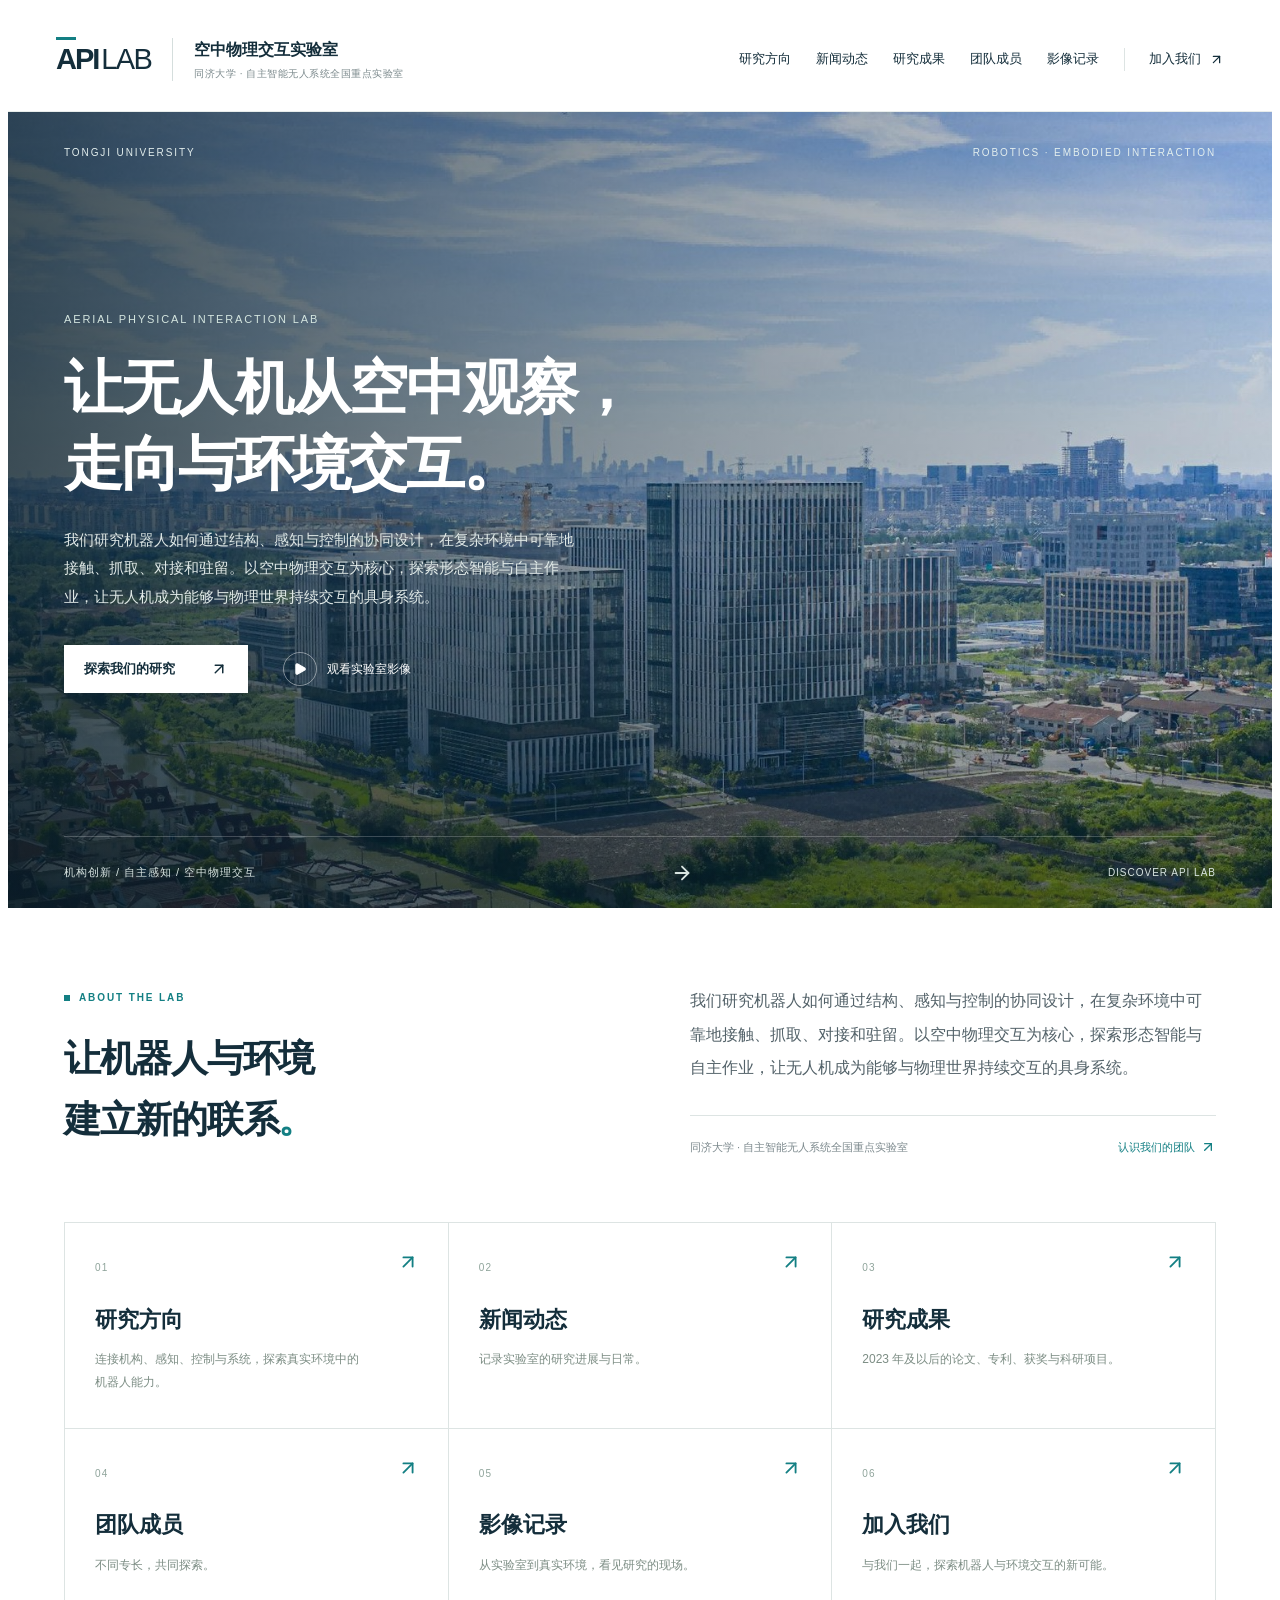
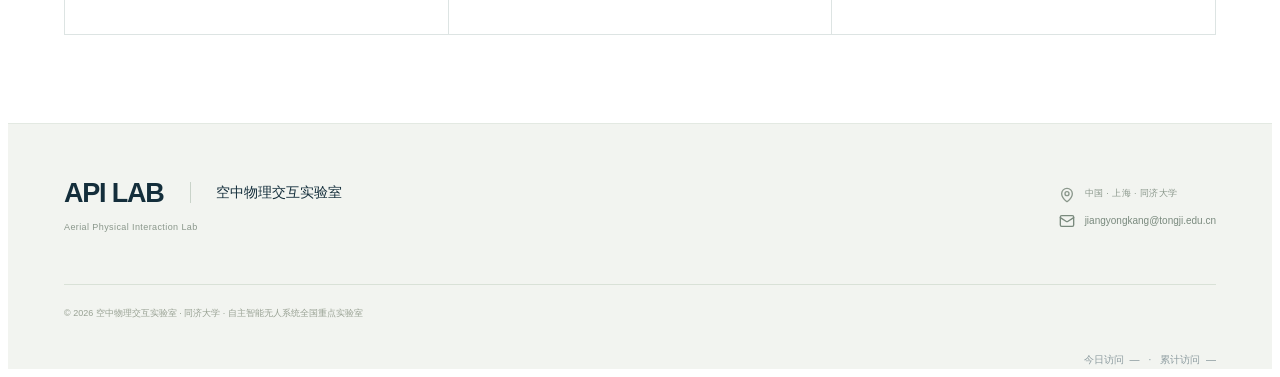
==== commit 3de66e96: "Publish laboratory website 2026-10-20T07:11:03.064Z" ====
--- a/index.html
+++ b/index.html
@@ -1,2 +1,2 @@
-<!doctype html><html lang="zh-CN"><head><meta charset="UTF-8"><meta name="viewport" content="width=device-width,initial-scale=1"><meta name="description" content="我们研究机器人如何通过结构、感知与控制的协同设计，在复杂环境中可靠地接触、抓取、对接和驻留。以空中物理交互为核心，探索形态智能与自主作业，让无人机成为能够与物理世界持续交互的具身系统。"><meta name="theme-color" content="#12384b"><title>空中物理交互实验室 · 同济大学</title><link rel="stylesheet" href="./assets/public.css?v=43d8a757db97"></head><body><div id="root"><link rel="preload" as="image" href="./media/hero-campus.jpg" fetchPriority="high"/><div class="lab-site lab-page-home"><a class="lab-skip" href="#main-content">跳转到正文</a><header class="lab-header"><a href="./" class="lab-brand" aria-label="空中物理交互实验室 首页"><span class="lab-wordmark">API<span>LAB</span><i></i></span><span class="lab-brand-name">空中物理交互实验室<small>同济大学 · 自主智能无人系统全国重点实验室</small></span></a><nav id="lab-main-nav" class="lab-nav " aria-label="主导航"><a href="./research/">研究方向</a><a href="./news/">新闻动态</a><a href="./results/">研究成果</a><a href="./team/">团队成员</a><a href="./gallery/">影像记录</a><a href="./join/" class="lab-nav-contact">加入我们 <svg xmlns="http://www.w3.org/2000/svg" width="15" height="15" viewBox="0 0 24 24" fill="none" stroke="currentColor" stroke-width="2" stroke-linecap="round" stroke-linejoin="round" class="lucide lucide-arrow-up-right" aria-hidden="true"><path d="M7 7h10v10"></path><path d="M7 17 17 7"></path></svg></a></nav><button class="lab-menu-toggle" aria-controls="lab-main-nav" aria-expanded="false" aria-label="打开导航"><svg xmlns="http://www.w3.org/2000/svg" width="24" height="24" viewBox="0 0 24 24" fill="none" stroke="currentColor" stroke-width="2" stroke-linecap="round" stroke-linejoin="round" class="lucide lucide-menu" aria-hidden="true"><path d="M4 5h16"></path><path d="M4 12h16"></path><path d="M4 19h16"></path></svg></button></header><main id="main-content"><section class="lab-hero" aria-labelledby="hero-heading"><div class="lab-hero-image"><img src="./media/hero-campus.jpg" alt="空中物理交互与无人系统研究" fetchPriority="high"/></div><div class="lab-hero-shade"></div><div class="lab-hero-inner"><div class="lab-hero-top"><span>TONGJI UNIVERSITY</span><span>ROBOTICS · EMBODIED INTERACTION</span></div><div class="lab-hero-copy"><span class="lab-hero-kicker">Aerial Physical Interaction Lab</span><h1 id="hero-heading">让无人机从空中观察，
-走向与环境交互。</h1><p>我们研究机器人如何通过结构、感知与控制的协同设计，在复杂环境中可靠地接触、抓取、对接和驻留。以空中物理交互为核心，探索形态智能与自主作业，让无人机成为能够与物理世界持续交互的具身系统。</p><div class="lab-hero-actions"><a class="lab-button lab-button-white" href="./research/">探索我们的研究 <svg xmlns="http://www.w3.org/2000/svg" width="18" height="18" viewBox="0 0 24 24" fill="none" stroke="currentColor" stroke-width="2" stroke-linecap="round" stroke-linejoin="round" class="lucide lucide-arrow-up-right" aria-hidden="true"><path d="M7 7h10v10"></path><path d="M7 17 17 7"></path></svg></a><button class="lab-play-link"><span><svg xmlns="http://www.w3.org/2000/svg" width="14" height="14" viewBox="0 0 24 24" fill="currentColor" stroke="currentColor" stroke-width="2" stroke-linecap="round" stroke-linejoin="round" class="lucide lucide-play" aria-hidden="true"><path d="M5 5a2 2 0 0 1 3.008-1.728l11.997 6.998a2 2 0 0 1 .003 3.458l-12 7A2 2 0 0 1 5 19z"></path></svg></span>观看实验室影像</button></div></div><div class="lab-hero-bottom"><span>机构创新 / 自主感知 / 空中物理交互</span><a href="./research/" aria-label="进入研究方向"><svg xmlns="http://www.w3.org/2000/svg" width="22" height="22" viewBox="0 0 24 24" fill="none" stroke="currentColor" stroke-width="2" stroke-linecap="round" stroke-linejoin="round" class="lucide lucide-arrow-right" aria-hidden="true"><path d="M5 12h14"></path><path d="m12 5 7 7-7 7"></path></svg></a><span class="lab-hero-bottom-right">DISCOVER API LAB</span></div></div></section><section class="lab-about lab-container" id="about"><div><div class="lab-eyebrow"><span></span>ABOUT THE LAB</div><h2>让机器人与环境<br/>建立新的联系<span>。</span></h2></div><div class="lab-about-copy"><p>我们研究机器人如何通过结构、感知与控制的协同设计，在复杂环境中可靠地接触、抓取、对接和驻留。以空中物理交互为核心，探索形态智能与自主作业，让无人机成为能够与物理世界持续交互的具身系统。</p><div class="lab-about-meta"><span>同济大学 · 自主智能无人系统全国重点实验室</span><a href="./team/">认识我们的团队 <svg xmlns="http://www.w3.org/2000/svg" width="16" height="16" viewBox="0 0 24 24" fill="none" stroke="currentColor" stroke-width="2" stroke-linecap="round" stroke-linejoin="round" class="lucide lucide-arrow-up-right" aria-hidden="true"><path d="M7 7h10v10"></path><path d="M7 17 17 7"></path></svg></a></div></div></section><section class="lab-home-directory lab-container" aria-label="探索实验室"><div class="lab-directory-grid"><a class="lab-directory-card" href="./research/"><span class="lab-directory-number">0<!-- -->1</span><h2>研究方向</h2><p>连接机构、感知、控制与系统，探索真实环境中的机器人能力。</p><svg xmlns="http://www.w3.org/2000/svg" width="22" height="22" viewBox="0 0 24 24" fill="none" stroke="currentColor" stroke-width="2" stroke-linecap="round" stroke-linejoin="round" class="lucide lucide-arrow-up-right" aria-hidden="true"><path d="M7 7h10v10"></path><path d="M7 17 17 7"></path></svg></a><a class="lab-directory-card" href="./news/"><span class="lab-directory-number">0<!-- -->2</span><h2>新闻动态</h2><p>记录实验室的研究进展与日常。</p><svg xmlns="http://www.w3.org/2000/svg" width="22" height="22" viewBox="0 0 24 24" fill="none" stroke="currentColor" stroke-width="2" stroke-linecap="round" stroke-linejoin="round" class="lucide lucide-arrow-up-right" aria-hidden="true"><path d="M7 7h10v10"></path><path d="M7 17 17 7"></path></svg></a><a class="lab-directory-card" href="./results/"><span class="lab-directory-number">0<!-- -->3</span><h2>研究成果</h2><p>2023 年及以后的论文、专利、获奖与科研项目。</p><svg xmlns="http://www.w3.org/2000/svg" width="22" height="22" viewBox="0 0 24 24" fill="none" stroke="currentColor" stroke-width="2" stroke-linecap="round" stroke-linejoin="round" class="lucide lucide-arrow-up-right" aria-hidden="true"><path d="M7 7h10v10"></path><path d="M7 17 17 7"></path></svg></a><a class="lab-directory-card" href="./team/"><span class="lab-directory-number">0<!-- -->4</span><h2>团队成员</h2><p>不同专长，共同探索。</p><svg xmlns="http://www.w3.org/2000/svg" width="22" height="22" viewBox="0 0 24 24" fill="none" stroke="currentColor" stroke-width="2" stroke-linecap="round" stroke-linejoin="round" class="lucide lucide-arrow-up-right" aria-hidden="true"><path d="M7 7h10v10"></path><path d="M7 17 17 7"></path></svg></a><a class="lab-directory-card" href="./gallery/"><span class="lab-directory-number">0<!-- -->5</span><h2>影像记录</h2><p>从实验室到真实环境，看见研究的现场。</p><svg xmlns="http://www.w3.org/2000/svg" width="22" height="22" viewBox="0 0 24 24" fill="none" stroke="currentColor" stroke-width="2" stroke-linecap="round" stroke-linejoin="round" class="lucide lucide-arrow-up-right" aria-hidden="true"><path d="M7 7h10v10"></path><path d="M7 17 17 7"></path></svg></a><a class="lab-directory-card" href="./join/"><span class="lab-directory-number">0<!-- -->6</span><h2>加入我们</h2><p>与我们一起，探索机器人与环境交互的新可能。</p><svg xmlns="http://www.w3.org/2000/svg" width="22" height="22" viewBox="0 0 24 24" fill="none" stroke="currentColor" stroke-width="2" stroke-linecap="round" stroke-linejoin="round" class="lucide lucide-arrow-up-right" aria-hidden="true"><path d="M7 7h10v10"></path><path d="M7 17 17 7"></path></svg></a></div></section></main><footer class="lab-footer"><div class="lab-container"><div class="lab-footer-top"><div><a href="./" class="lab-footer-brand">API LAB<span>空中物理交互实验室</span></a><p>Aerial Physical Interaction Lab</p></div><div class="lab-footer-contact"><p><svg xmlns="http://www.w3.org/2000/svg" width="16" height="16" viewBox="0 0 24 24" fill="none" stroke="currentColor" stroke-width="2" stroke-linecap="round" stroke-linejoin="round" class="lucide lucide-map-pin" aria-hidden="true"><path d="M20 10c0 4.993-5.539 10.193-7.399 11.799a1 1 0 0 1-1.202 0C9.539 20.193 4 14.993 4 10a8 8 0 0 1 16 0"></path><circle cx="12" cy="10" r="3"></circle></svg><span>中国 · 上海 · 同济大学</span></p><a href="mailto:jiangyongkang@tongji.edu.cn"><svg xmlns="http://www.w3.org/2000/svg" width="16" height="16" viewBox="0 0 24 24" fill="none" stroke="currentColor" stroke-width="2" stroke-linecap="round" stroke-linejoin="round" class="lucide lucide-mail" aria-hidden="true"><path d="m22 7-8.991 5.727a2 2 0 0 1-2.009 0L2 7"></path><rect x="2" y="4" width="20" height="16" rx="2"></rect></svg>jiangyongkang@tongji.edu.cn</a></div></div><div class="lab-footer-bottom"><span>© <!-- -->2026<!-- --> <!-- -->空中物理交互实验室<!-- --> · <!-- -->同济大学 · 自主智能无人系统全国重点实验室</span></div></div></footer><dialog class="lab-modal" aria-labelledby="lab-modal-title"></dialog></div></div><script type="application/json" id="lab-content" data-page="home" data-root-prefix="./">{"site":{"labName":"空中物理交互实验室","enName":"Aerial Physical Interaction Lab","tagline":"让无人机从空中观察，\n走向与环境交互。","description":"我们研究机器人如何通过结构、感知与控制的协同设计，在复杂环境中可靠地接触、抓取、对接和驻留。以空中物理交互为核心，探索形态智能与自主作业，让无人机成为能够与物理世界持续交互的具身系统。","email":"jiangyongkang@tongji.edu.cn","affiliation":"同济大学 · 自主智能无人系统全国重点实验室","scholar":"https://scholar.google.com/citations?user=xp0Y7bsAAAAJ&hl=en&oi=ao","heroImage":"./media/hero-campus.jpg","heroVideo":"./media/docking.mp4","heroVideoPoster":"./media/docking-poster.jpg","recruitment":"欢迎对机器人机构、空中物理交互、感知与控制感兴趣的同学联系交流。\n我们重视扎实的基础、独立思考与动手实验。来信可附个人简历、研究兴趣和能够说明工作能力的项目或作品。","location":"中国 · 上海 · 同济大学","piName":"蒋永康","piTitle":"助理教授 · 课题组负责人","piBio":"蒋永康，同济大学自主智能无人系统全国重点实验室教师，“空中物理交互实验室”与“地下自然洞穴复合环境模拟实验室”负责人。\n本科与博士均毕业于北京航空航天大学，曾在瑞士洛桑联邦理工学院（EPFL）开展访问研究。聚焦智能机器人、空中无人系统与具身交互，研究机构、感知与控制如何协同支撑真实环境中的自主作业。","piPhoto":"./media/jiang-yongkang.jpg","piProfile":"https://faculty.tongji.edu.cn/jiangyongkang/zh_CN/index.htm","showPublications":true,"piDetails":{"intro":"蒋永康，同济大学助理教授，工作于自主智能无人系统全国重点实验室，担任同济大学“空中物理交互实验室”与“地下自然洞穴复合环境模拟实验室”负责人。上海市“晨光学者”、上海市“东方英才”团队核心骨干。本科与博士均毕业于北京航空航天大学，曾赴瑞士洛桑联邦理工学院（EPFL）访问研究，并在中国科学院深圳先进技术研究院从事博士后研究。","sections":[{"title":"研究方向","body":"聚焦智能机器人、空中无人系统与具身交互，关注机器人机构、感知和控制之间的协同关系，研究机器人如何利用自身形态和环境接触完成复杂任务。研究工作涉及变刚度与可重构机构、双稳态抓持、无人机停歇和空中物理交互，以及软体机器人与感驱一体化。围绕快速接触、稳定抓持、释放与再次运动等过程，探索从机构设计到系统集成的研究方法，面向复杂自然环境拓展无人系统的作业能力。"},{"title":"科研工作","body":"主持国家自然科学基金青年项目、国家重点研发计划子课题、上海市“晨光计划”人才项目及中央高校基本科研业务费项目，获批国家自然科学基金面上项目（2027年起资助），参与上海市人工智能重大专项等科研任务。已在 Cell Reports Physical Science、IEEE/ASME Transactions on Mechatronics、IEEE Transactions on Industrial Electronics、IEEE Robotics and Automation Letters、Bioinspiration & Biomimetics 以及 ICRA、IROS 等期刊与会议发表研究成果。相关工作涵盖双稳态结构、快速抓持、动态触觉感知和空中交互等方向。以共同第一作者参与的两项研究已分别获 Science Advances 和 Cell Reports Physical Science 接收。"},{"title":"代表性科研平台","body":"主持研发面向复杂自然环境的自驻式无人机系统平台“智能飞鸟”，围绕密林、管道、洞穴等受限环境中的停歇、避障与持续监测开展研究。结合多模态自适应停歇机构与无人系统感知控制，探索无人机利用环境结构实现稳定驻留、开展感知任务并再次起飞的方法。平台以空中物理交互为纽带，将机构创新与飞行系统相结合，为复杂环境中的无人机作业研究提供实验基础。"},{"title":"教学与人才培养","body":"主讲“人工智能前沿进展与应用”“智能自主机器人与系统”等课程。“人工智能前沿进展与应用”入选教育部人工智能前沿主题微课程项目，并入选同济大学研究生线上精品课程、智慧课程相关教改项目。指导电信学院、国豪书院、交通学院等本科生参与机器人科研实践，承担校级、上海市级和国家级 SITP 项目的指导工作，将本科生科研训练与团队的机器人研究相衔接。获评2025年同济大学优秀班主任、同济大学本科生学科竞赛优秀指导教师。"},{"title":"竞赛指导","body":"作为指导教师、领队，指导团队获得2025年工信部新域新质创新大赛全国总决赛二等奖、2025年国际人形机器人技能大赛具身智能应用场景挑战赛第一名。作为指导教师，指导学生获得2026年中国国际大学生创新大赛上海市金奖、2026年全国大学生统计建模大赛上海市一等奖，以及2025、2026年中国国际大学生创新大赛同济大学校内赛金奖等荣誉。另指导团队获得2025年“天骄湾”杯智能系统创新创业大赛第二名等竞赛奖励。"},{"title":"学术服务","body":"担任中国仿真学会机器人系统仿真专业委员会委员、中国生物医学工程学会康复工程分会青年委员，参与国际期刊客座编辑工作。为 Nature Communications、IEEE Transactions on Robotics、Soft Robotics、IEEE/ASME Transactions on Mechatronics、IEEE Robotics and Automation Letters、Bioinspiration & Biomimetics 及 IROS 等国际期刊与会议提供审稿服务，获 IOP Publishing 2024年度 Outstanding Reviewer Awards、2023年度 Trusted Reviewer。"},{"title":"招生与交流","body":"欢迎对智能机器人、空中无人系统操作、空中具身物理交互等方向感兴趣的同学联系报考博士、硕士，也欢迎本科生加入团队开展科研。期待与机器人机构、感知、控制及相关领域的研究者开展学术交流。"}],"education":[{"period":"2015.09—2021.01","title":"北京航空航天大学 · 工学博士","description":"机械电子工程"},{"period":"2011.09—2015.07","title":"北京航空航天大学 · 工学学士","description":"机械工程及自动化"}],"experience":[{"period":"2023.08—至今","title":"同济大学 · 助理教授","description":"智能机器人、空中无人系统与具身交互研究"},{"period":"2021.01—2023.08","title":"中国科学院深圳先进技术研究院 · 博士后","description":"软体医疗机器人研究"},{"period":"2018.09—2019.08","title":"瑞士洛桑联邦理工学院（EPFL）· 访问学者","description":"软体机器人研究"}],"sourceUrl":"https://faculty.tongji.edu.cn/jiangyongkang/zh_CN/index.htm"}},"research":[{"id":"r-interaction","title":"空中物理交互与形态智能","subtitle":"Aerial interaction & morphological intelligence","summary":"把结构的力学特性融入机器人能力，研究接触、抓取与对接过程中的快速响应和飞行稳定性。","body":"空中机器人与环境发生接触时，结构响应和飞行运动会相互影响。我们结合机构设计、动力学分析与实验，探索形态智能在快速抓取、动态对接和空中操作中的作用。\n相关公开工作包括双稳态抓取机构和动态空中对接。","cover":"./media/docking-poster.jpg","video":"./media/docking.mp4","tags":["形态智能","动态对接","机器人机构"]},{"id":"r-perching","title":"自主停歇与长时驻留","subtitle":"Perching & sustained observation","summary":"利用树枝、杆件及空间结构支撑无人机，研究从飞行到停歇、驻留监测与再起飞的完整过程。","body":"停歇为无人机提供了持续接触环境、降低驻留能耗的另一种方式。我们研究环境适配结构、抓附过程与整机协同，探索面向森林生态监测、应急感知和复杂空间巡检的自驻式平台。\n智能飞鸟是这一研究方向的代表性系统。","cover":"./media/perching.jpg","video":"","tags":["自适应停歇","环境交互","智能飞鸟"]},{"id":"r-reconfigurable","title":"变刚度与可重构机器人","subtitle":"Variable stiffness & reconfigurable robotics","summary":"通过双稳态、阻塞与柔顺机构调节形态和力学性能，让机器人适应不同任务与接触条件。","body":"机器人的能力不仅来自算法，也来自结构本身。我们围绕可调刚度、能量调控与可重构机构开展研究，将物理机制与系统设计结合。\n公开成果涵盖链状颗粒阻塞、可编程双稳态执行器以及环境辅助的空中原位工具生成。","cover":"./media/morphology.jpg","video":"./media/toolmaking.mp4","tags":["变刚度","双稳态","可重构机构"]},{"id":"r-perception","title":"多模态感知与自主控制","subtitle":"Multimodal perception & autonomous control","summary":"结合视觉、触觉与运动状态信息，研究交互过程中的状态判断、感知重构与闭环控制。","body":"可靠的物理交互需要理解接触和运动状态。我们研究多模态感知、触觉重构、状态估计及感知控制协同方法，并通过真实机器人平台验证。\n相关公开研究包括面向边缘应用的数据驱动动态触觉感知，以及视觉反馈下的空中操作。","cover":"./media/toolmaking-poster.jpg","video":"./media/toolmaking.mp4","tags":["视觉与触觉","状态估计","自主作业"]}],"publications":[{"id":"cv-paper-01","title":"Morphological intelligence for dynamic aerial interactions","authors":"Jiang Yongkang#, Li Junjin#, Meng Shuyu, et al.","venue":"Science Advances","year":2026,"doi":"","url":"","image":"","status":"已接收","topic":"","details":"","kind":"期刊论文"},{"id":"cv-paper-02","title":"Autonomous Top-Perching with an Asymmetric Bistable Claw","authors":"Jiang Yongkang#, Zhang Shenli#, Liang Yida, et al.","venue":"Cell Reports Physical Science","year":2026,"doi":"","url":"","image":"","status":"已接收","topic":"","details":"","kind":"期刊论文"},{"id":"cv-paper-03","title":"Ultra-tunable bistable structures for universal robotic applications","authors":"Jiang Yongkang, Li Yingtian, Liu Ke, et al.","venue":"Cell Reports Physical Science","year":2023,"doi":"10.1016/j.xcrp.2023.101365","url":"","image":"","status":"已发表","topic":"","details":"4(5): 101365","kind":"期刊论文"},{"id":"cv-paper-05","title":"Reprogrammable bistable actuators for multimodal, fast, and ultra-sensitive grasping","authors":"Jiang Yongkang, Tong Xin, Li Jian, et al.","venue":"IEEE/ASME Transactions on Mechatronics","year":2024,"doi":"10.1109/TMECH.2023.3318976","url":"","image":"","status":"已发表","topic":"","details":"29(2): 984–994","kind":"期刊论文"},{"id":"cv-paper-06","title":"Dynamic Tactile Sensor (DTS) with Data-driven Super-resolution for Edge Applications","authors":"Zhou Yanmin, Luo Yijie, Li Jie, Wang Yafei, Wang Zhipeng, Jiang Yongkang*, He Bin","venue":"IEEE Transactions on Industrial Electronics","year":2026,"doi":"10.1109/TIE.2025.3598207","url":"","image":"","status":"已发表","topic":"","details":"73(2): 2554–2563","kind":"期刊论文"},{"id":"cv-paper-07","title":"Shaping by Contact: Aerial In-Situ Toolmaking with a Variable-Stiffness Manipulator","authors":"Jiang Yongkang, Zheng Zhuoming, Chen Chaojun, et al.","venue":"IEEE Robotics and Automation Letters","year":2026,"doi":"10.1109/lra.2026.3728697","url":"","image":"","status":"已发表","topic":"","details":"11(10): 12216–12223","kind":"期刊论文"},{"id":"cv-paper-08","title":"Morphological Intelligence in Dynamic Aerial Docking: A Bistable Tension‐Hinge Gripper","authors":"Gu Xihe, Jiang Yongkang*, Pengliang Dai, et al.","venue":"Bioinspiration & Biomimetics","year":2026,"doi":"10.1088/1748-3190/ae8f97","url":"","image":"","status":"已发表","topic":"","details":"21(5): 056004","kind":"期刊论文"},{"id":"cv-paper-11","title":"Robotic flytrap with an ultra-sensitive “trichome” and fast-response “lobes”","authors":"Jiang Yongkang, Li Yingtian, Tong Xin, et al.","venue":"Bioinspiration & Biomimetics","year":2024,"doi":"","url":"","image":"","status":"已发表","topic":"","details":"19: 056017","kind":"期刊论文"},{"id":"cv-paper-12","title":"Developing the robotic space-force boundary of physical interaction perception in an infant way","authors":"Yan Zheng, ..., Jiang Yongkang*, He Bin","venue":"Neurocomputing","year":2026,"doi":"","url":"","image":"","status":"已发表","topic":"","details":"663: 132014","kind":"期刊论文"},{"id":"cv-paper-13","title":"Muscle-inspired stiffness-tunable flexible fiber jamming structure for wearable robots","authors":"Ma Junlin, Chen Diansheng, …, Jiang Yongkang*","venue":"Smart Materials and Structures","year":2024,"doi":"","url":"","image":"","status":"已发表","topic":"","details":"33(5): 055002","kind":"期刊论文"},{"id":"cv-paper-14","title":"A single-tube braided stent for various airway structures","authors":"Tong Xin#, Jiang Yongkang#, Mo Fei, et al.","venue":"Frontiers in Bioengineering and Biotechnology","year":2023,"doi":"","url":"","image":"","status":"已发表","topic":"","details":"11: 1152412","kind":"期刊论文"},{"id":"cv-paper-15","title":"When birds meet fish: vision-force fusion for autonomous underwater docking in cross-domain avian-aquatic collaboration","authors":"Liu Hongchang, Wang Ruiheng, Jiang Yongkang*, et al.","venue":"IEEE International Conference on Robotics and Automation (ICRA)","year":2026,"doi":"","url":"","image":"","status":"已发表","topic":"","details":"","kind":"会议论文"},{"id":"cv-paper-16","title":"Ultrafast capturing in-flight objects with reprogrammable working speed ranges","authors":"Jiang Yongkang, Tong Xin, Sun Zhongqing, et al.","venue":"IEEE International Conference on Robotics and Automation (ICRA)","year":2024,"doi":"","url":"","image":"","status":"已发表","topic":"","details":"9335–9341","kind":"会议论文"},{"id":"cv-paper-17","title":"Micro-UAV with Ant-Inspired Bistable Gripper for Adaptive Perching and Wildlife Detection","authors":"Liu Yuan, ... Yongkang Jiang*, etc.","venue":"IEEE/RSJ International Conference on Intelligent Robots and Systems (IROS)","year":2025,"doi":"","url":"","image":"","status":"已发表","topic":"","details":"10289–10294","kind":"会议论文"},{"id":"cv-paper-22","title":"All-fabric bi-directional actuators for multi-joint assistance of upper limb","authors":"Ma junlin, …, Jiang Yongkang","venue":"Journal of Bionic Engineering","year":2023,"doi":"10.1007/s42235-023-00415-0","url":"","image":"","status":"已发表","topic":"","details":"20(6): 2661–2669","kind":"期刊论文"},{"id":"cv-paper-23","title":"Heatmap Pooling Network for Action Recognition From RGB Videos","authors":"Liu mengyuan, Liu Jinfu, Jiang Yongkang, He Bin","venue":"IEEE Transactions on Pattern Analysis and Machine Intelligence","year":2026,"doi":"10.1109/tpami.2025.3640697","url":"","image":"","status":"已发表","topic":"","details":"48(3): 3726–3743","kind":"期刊论文"},{"id":"cv-paper-24","title":"A Bio-Functional Mimetic Robot for Versatile Tasks From Cross-Scale Manipulation to Limb-Tool Integration","authors":"Tong Xin, ..., Jiang Yongkang, Yang Yang, Li Yingtian","venue":"Advanced Science","year":2026,"doi":"10.1002/advs.76527","url":"","image":"","status":"已发表","topic":"","details":"13(51): e76527","kind":"期刊论文"},{"id":"cv-paper-28","title":"X-Tacformer : Spatio-tempral Attention Model for Tactile Recognition","authors":"Hu Jiarui, …, Jiang Yongkang, He Bin","venue":"IEEE International Conference on Robotics and Automation (ICRA)","year":2024,"doi":"","url":"","image":"","status":"已发表","topic":"","details":"","kind":"会议论文"}],"members":[],"news":[{"id":"n-bb","slug":"bb-20260907","hidden":false,"title":"课题组顾羲和博士空中快速停歇文章在Bioinspiration & Biomimetics在线发表！","date":"2026-09-07","summary":"以碰撞触发快速抓持，结合柔顺缓冲与被动锁定，探索无人机在杆件和天然树枝上的快速停歇。","body":"2026年9月7日，课题组顾羲和博士为第一作者、蒋永康为通讯作者的研究论文“Morphological Intelligence in Dynamic Aerial Docking: A Bistable Tension-Hinge Gripper”在Bioinspiration & Biomimetics在线发表。研究围绕无人机接触环境时的快速响应与可靠锁定问题，提出双稳态张力铰链抓持机构（BTHG），并开展了快速停歇与动态空中对接实验。\n\n让无人机在接触瞬间抓得住\n\n鸟类能够在短暂接触中抓住树枝、吸收冲击并完成停歇。让无人机具备类似能力，需要同时解决响应速度、碰撞缓冲与稳定抓持的问题：接近速度越快，留给传感、决策和执行器动作的时间就越短，接触冲击也越容易扰动飞行姿态。\n\n受鸟类腿爪系统启发，团队将快速接触响应融入机构本体。接触目标时，碰撞推动机构跨越弹性能垒，触发双稳态构型跃迁，由张开状态转入锁定状态。分段铰链与弹性结构同时提供柔顺变形和冲击缓冲，锁定后无需持续供能维持抓持。\n\n机构测试表明，BTHG可在0.16秒内完成触发跃迁。这里的0.16秒对应机构从触发到锁定的响应过程；飞行接近、接触和姿态稳定则由整机实验进一步验证。\n\n在飞行中停歇、释放与再起飞\n\n团队将机构与机载视觉和飞行控制系统集成，在水平杆实验中展示了接近、被动锁定、停歇、主动释放与再次起飞的完整过程，并在最高1.4米/秒的实测接近速度下完成快速停靠。\n\n从规则杆件走向天然树枝\n\n除了水平杆停歇，研究还展示了竖直杆停靠后的导向滑移。在室外天然树枝上，团队采用预设控制序列并配合人工安全监督，演示接近、锁定、停驻与脱离过程，观察机构对真实树枝几何和弹性的适应能力。\n\n这项工作将接触瞬间的快速响应交给物理机构，为机械设计与飞行控制协同提供了新的实验实例，也为无人机停驻观测和持续物理交互提供了研究基础。\n\n论文信息\n\nMorphological Intelligence in Dynamic Aerial Docking: A Bistable Tension-Hinge Gripper\n\n作者：Xihe Gu, Yongkang Jiang*, Pengliang Dai, Zhaojie Wang, Bin He\n期刊：Bioinspiration & Biomimetics\n在线发表：2026年9月7日\nDOI：10.1088/1748-3190/ae8f97","image":"./media/bb-2026-movie-s5-poster.webp","video":"./media/bb-2026-movie-s5.mp4","url":"https://doi.org/10.1088/1748-3190/ae8f97","blocks":[{"type":"paragraph","text":"2026年9月7日，课题组顾羲和博士为第一作者、蒋永康为通讯作者的研究论文“Morphological Intelligence in Dynamic Aerial Docking: A Bistable Tension-Hinge Gripper”在Bioinspiration & Biomimetics在线发表。研究围绕无人机接触环境时的快速响应与可靠锁定问题，提出双稳态张力铰链抓持机构（BTHG），并开展了快速停歇与动态空中对接实验。"},{"type":"heading","text":"让无人机在接触瞬间抓得住"},{"type":"paragraph","text":"鸟类能够在短暂接触中抓住树枝、吸收冲击并完成停歇。让无人机具备类似能力，需要同时解决响应速度、碰撞缓冲与稳定抓持的问题：接近速度越快，留给传感、决策和执行器动作的时间就越短，接触冲击也越容易扰动飞行姿态。"},{"type":"paragraph","text":"受鸟类腿爪系统启发，团队将快速接触响应融入机构本体。接触目标时，碰撞推动机构跨越弹性能垒，触发双稳态构型跃迁，由张开状态转入锁定状态。分段铰链与弹性结构同时提供柔顺变形和冲击缓冲，锁定后无需持续供能维持抓持。"},{"type":"image","src":"./media/bb-2026-movie-s2-poster.webp","caption":"图1｜无人机以1.4米/秒接近水平杆并快速停靠。画面取自补充视频S2，保留原有速度标记。"},{"type":"paragraph","text":"机构测试表明，BTHG可在0.16秒内完成触发跃迁。这里的0.16秒对应机构从触发到锁定的响应过程；飞行接近、接触和姿态稳定则由整机实验进一步验证。"},{"type":"heading","text":"在飞行中停歇、释放与再起飞"},{"type":"paragraph","text":"团队将机构与机载视觉和飞行控制系统集成，在水平杆实验中展示了接近、被动锁定、停歇、主动释放与再次起飞的完整过程，并在最高1.4米/秒的实测接近速度下完成快速停靠。"},{"type":"video","src":"./media/bb-2026-movie-s1.mp4","poster":"./media/bb-2026-movie-s1-poster.webp","caption":"视频1｜水平杆停歇、释放与再起飞（Movie S1）。保留原片完整过程与播放速度标记。"},{"type":"video","src":"./media/bb-2026-movie-s2.mp4","poster":"./media/bb-2026-movie-s2-poster.webp","caption":"视频2｜1.4米/秒快速接近与停靠（Movie S2）。"},{"type":"image","src":"./media/bb-2026-movie-s3-poster.webp","caption":"图2｜竖直杆停靠后的导向滑移实验，画面取自补充视频S3。"},{"type":"heading","text":"从规则杆件走向天然树枝"},{"type":"paragraph","text":"除了水平杆停歇，研究还展示了竖直杆停靠后的导向滑移。在室外天然树枝上，团队采用预设控制序列并配合人工安全监督，演示接近、锁定、停驻与脱离过程，观察机构对真实树枝几何和弹性的适应能力。"},{"type":"video","src":"./media/bb-2026-movie-s5.mp4","poster":"./media/bb-2026-movie-s5-poster.webp","caption":"视频3｜天然树枝上的室外停歇与再起飞（Movie S5）。本组实验采用预设控制序列，并配合人工安全监督。"},{"type":"paragraph","text":"这项工作将接触瞬间的快速响应交给物理机构，为机械设计与飞行控制协同提供了新的实验实例，也为无人机停驻观测和持续物理交互提供了研究基础。"},{"type":"heading","text":"论文信息"},{"type":"paragraph","text":"Morphological Intelligence in Dynamic Aerial Docking: A Bistable Tension-Hinge Gripper"},{"type":"authors","authors":[{"name":"Xihe Gu"},{"name":"Yongkang Jiang","corresponding":true},{"name":"Pengliang Dai"},{"name":"Zhaojie Wang"},{"name":"Bin He"}]},{"type":"paragraph","text":"期刊：Bioinspiration & Biomimetics\n在线发表：2026年9月7日\nDOI：10.1088/1748-3190/ae8f97"}]}],"gallery":[{"id":"g-docking","title":"动态空中对接","caption":"已发表研究的实机演示","kind":"video","image":"./media/docking-poster.jpg","url":"./media/docking.mp4"},{"id":"g-tools","title":"空中原位工具生成","caption":"与环境接触，调整结构形态","kind":"video","image":"./media/toolmaking-poster.jpg","url":"./media/toolmaking.mp4"},{"id":"g-cave","title":"复杂环境实验平台","caption":"地下自然洞穴复合环境模拟场地","kind":"image","image":"./media/cave-lab.jpg","url":"./media/cave-lab.jpg"},{"id":"g-campus","title":"我们的科研环境","caption":"上海自主智能无人系统科学中心","kind":"image","image":"./media/hero-campus.jpg","url":"./media/hero-campus.jpg"},{"id":"g-optical","title":"系统验证与实验","caption":"机器人运动与交互验证场地","kind":"image","image":"./media/optical-lab.jpg","url":"./media/optical-lab.jpg"}],"patents":[{"id":"cv-patent-01","title":"面向无人机***结构","year":2025,"category":"中国 · 发明专利","status":"已授权","role":"","details":"发明人：蒋永康，郑卓鸣，韩宇轩，何斌\n编号：ZL202411924953.7\n日期：2025.10.10"},{"id":"cv-patent-02","title":"面向无人机***机构","year":2025,"category":"中国 · 发明专利","status":"已授权","role":"","details":"发明人：蒋永康，何斌，王志鹏，周艳敏，张沈力，李军锦\n编号：ZL202411924955.6\n日期：2025.09.23"},{"id":"cv-patent-03","title":"面向无人机***机构","year":2025,"category":"中国 · 发明专利","status":"已授权","role":"","details":"发明人：蒋永康，何斌，周艳敏，王志鹏，李军锦，张沈力\n编号：ZL202411874147.3\n日期：2025.10.31"},{"id":"cv-patent-04","title":"无人机***装置","year":2025,"category":"中国 · 发明专利","status":"公布","role":"","details":"发明人：蒋永康，何斌，王志鹏，周艳敏，张沈力，孙一鸣\n编号：CN2025108952472\n日期：2025.06.30"},{"id":"cv-patent-05","title":"柔性机械臂***装置","year":2025,"category":"中国 · 发明专利","status":"公布","role":"","details":"发明人：蒋永康，林世豪，高阳洋，郑卓鸣，何斌\n编号：CN2025119719999\n日期：2025.12.25"},{"id":"cv-patent-06","title":"Unmanned aerial vehicle *** apparatuses","year":2025,"category":"美国 · 发明专利","status":"受理","role":"","details":"发明人：Bin He, Yongkang Jiang, Zhipeng Wang, Yanmin Zhou, Shenli Zhang, Yiming Sun\n编号：US 19/396, 273\n日期：2025.12.15"},{"id":"cv-patent-07","title":"旋翼***机构","year":2025,"category":"中国 · 发明专利","status":"已授权","role":"","details":"发明人：周艳敏，韩宇轩，蒋永康，李军锦，何斌\n编号：ZL202411987988.5\n日期：2025.10.03"},{"id":"cv-patent-08","title":"人体行为***方法及装置","year":2025,"category":"中国 · 发明专利","status":"已授权","role":"","details":"发明人：刘梦源，李培铭，刘宏，蒋永康，何斌\n编号：ZL202510588159.8\n日期：2025.07.11"},{"id":"cv-patent-09","title":"人体***方法及装置","year":2025,"category":"中国 · 发明专利","status":"已授权","role":"","details":"发明人：刘梦源，王鑫舜，方锺滨，蒋永康，何斌\n编号：ZL202510595696.5\n日期：2025.08.15"}],"projects":[{"id":"cv-project-01","title":"软体球囊***机制研究","year":2024,"category":"上海市“晨光计划”人才项目","status":"结题","role":"主持","details":"项目编号：23CGA26\n资助期：2024/1-2025/12\n项目经费：6万元"},{"id":"cv-project-02","title":"面向无人机***研究","year":2027,"category":"国家自然科学基金面上项目","status":"2027年起资助","role":"主持","details":"项目编号：62673362\n资助期：2027/1-2030/12\n项目经费：50万元"},{"id":"cv-project-03","title":"软体腔道机器人***研究","year":2024,"category":"国家自然科学基金青年项目","status":"在研","role":"主持","details":"项目编号：62303443\n资助期：2024/1-2026/12\n项目经费：30万元"},{"id":"cv-project-04","title":"轻量化机器人***技术","year":2025,"category":"国家重点研发计划项目子课题","status":"在研","role":"主持","details":"项目编号：2024YFB4709800\n资助期：2025/1-2027/12\n子课题经费：85万元"},{"id":"cv-project-05","title":"微型软体机器人***研究","year":2024,"category":"中央高校基本科研业务费专项资金","status":"结题","role":"主持","details":"项目编号：22120240301\n资助期：2024/4-2026/3\n项目经费：12万元"},{"id":"cv-project-10","title":"人形机器人***研究","year":2025,"category":"国家自然科学基金面上项目","status":"在研","role":"参与","details":"项目编号：62473294\n资助期：2025.1-2028.12\n项目经费：50万元"}],"awards":[{"id":"cv-award-01","title":"上海市教育委员会 “晨光学者”","year":2023,"details":"","category":"人才荣誉","status":"","role":""},{"id":"cv-award-02","title":"上海市人才工作局 “东方英才”团队核心骨干","year":2024,"details":"","category":"人才荣誉","status":"","role":""},{"id":"cv-award-03","title":"工信部2025新域新质创新大赛 全国总决赛 二等奖","year":2025,"details":"","category":"竞赛指导","status":"","role":"指导教师/领队"},{"id":"cv-award-04","title":"国际人形机器人技能大赛-具身智能应用场景挑战赛 第一名","year":2025,"details":"","category":"竞赛指导","status":"","role":"指导教师/领队"},{"id":"cv-award-05","title":"中国国际大学生创新大赛 上海市金奖","year":2026,"details":"","category":"竞赛指导","status":"","role":"指导教师"},{"id":"cv-award-06","title":"“天骄湾”杯-智能系统创新创业大赛 第二名","year":2025,"details":"","category":"竞赛指导","status":"","role":"指导教师"},{"id":"cv-award-07","title":"“天骄湾杯”环同济数智城市创新创业大赛 三等奖","year":2025,"details":"","category":"竞赛指导","status":"","role":"指导教师"},{"id":"cv-award-08","title":"中国国际大学生创新大赛同济大学校内赛 金奖","year":2026,"details":"","category":"竞赛指导","status":"","role":"指导教师"},{"id":"cv-award-09","title":"中国国际大学生创新大赛同济大学校内赛 金奖","year":2025,"details":"","category":"竞赛指导","status":"","role":"指导教师"},{"id":"cv-award-10","title":"全国大学生统计建模大赛 上海市一等奖","year":2026,"details":"","category":"竞赛指导","status":"","role":"指导教师"},{"id":"cv-award-11","title":"同济大学大学生创新学术论坛 一等奖","year":2025,"details":"","category":"竞赛指导","status":"","role":"指导教师"},{"id":"cv-award-12","title":"同济大学本科生学科竞赛优秀指导教师","year":2025,"details":"","category":"教学荣誉","status":"","role":""},{"id":"cv-award-13","title":"同济大学 优秀班主任","year":2025,"details":"","category":"教学荣誉","status":"","role":""},{"id":"cv-award-14","title":"IOP Publishing Outstanding Reviewer Awards","year":2024,"details":"","category":"学术服务","status":"","role":""},{"id":"cv-award-15","title":"IOP Publishing Trusted Reviewer","year":2023,"details":"","category":"学术服务","status":"","role":""},{"id":"cv-award-16","title":"首届北京交叉科学大会 “优秀报告”","year":2023,"details":"","category":"奖励与荣誉","status":"","role":""},{"id":"cv-award-17","title":"第八届软体机器人大会-软体机器人创新设计竞赛  “优秀奖”两项","year":2023,"details":"","category":"竞赛指导","status":"","role":"指导教师"}]}</script><script type="module" src="./assets/public.js?v=56c1bbbbafad"></script></body></html>+<!doctype html><html lang="zh-CN"><head><meta charset="UTF-8"><meta name="viewport" content="width=device-width,initial-scale=1"><meta name="description" content="我们研究机器人如何通过结构、感知与控制的协同设计，在复杂环境中可靠地接触、抓取、对接和驻留。以空中物理交互为核心，探索形态智能与自主作业，让无人机成为能够与物理世界持续交互的具身系统。"><meta name="theme-color" content="#12384b"><title>空中物理交互实验室 · 同济大学</title><link rel="stylesheet" href="./assets/public.css?v=9dcf3aba17f4"></head><body><div id="root"><link rel="preload" as="image" href="./media/hero-campus.jpg" fetchPriority="high"/><div class="lab-site lab-page-home"><a class="lab-skip" href="#main-content">跳转到正文</a><header class="lab-header"><a href="./" class="lab-brand" aria-label="空中物理交互实验室 首页"><span class="lab-wordmark">API<span>LAB</span><i></i></span><span class="lab-brand-name">空中物理交互实验室<small>同济大学 · 自主智能无人系统全国重点实验室</small></span></a><nav id="lab-main-nav" class="lab-nav " aria-label="主导航"><a href="./research/">研究方向</a><a href="./news/">新闻动态</a><a href="./results/">研究成果</a><a href="./team/">团队成员</a><a href="./gallery/">影像记录</a><a href="./join/" class="lab-nav-contact">加入我们 <svg xmlns="http://www.w3.org/2000/svg" width="15" height="15" viewBox="0 0 24 24" fill="none" stroke="currentColor" stroke-width="2" stroke-linecap="round" stroke-linejoin="round" class="lucide lucide-arrow-up-right" aria-hidden="true"><path d="M7 7h10v10"></path><path d="M7 17 17 7"></path></svg></a></nav><button class="lab-menu-toggle" aria-controls="lab-main-nav" aria-expanded="false" aria-label="打开导航"><svg xmlns="http://www.w3.org/2000/svg" width="24" height="24" viewBox="0 0 24 24" fill="none" stroke="currentColor" stroke-width="2" stroke-linecap="round" stroke-linejoin="round" class="lucide lucide-menu" aria-hidden="true"><path d="M4 5h16"></path><path d="M4 12h16"></path><path d="M4 19h16"></path></svg></button></header><main id="main-content"><section class="lab-hero" aria-labelledby="hero-heading"><div class="lab-hero-image"><img src="./media/hero-campus.jpg" alt="空中物理交互与无人系统研究" fetchPriority="high"/></div><div class="lab-hero-shade"></div><div class="lab-hero-inner"><div class="lab-hero-top"><span>TONGJI UNIVERSITY</span><span>ROBOTICS · EMBODIED INTERACTION</span></div><div class="lab-hero-copy"><span class="lab-hero-kicker">Aerial Physical Interaction Lab</span><h1 id="hero-heading">让无人机从空中观察，
+走向与环境交互。</h1><p>我们研究机器人如何通过结构、感知与控制的协同设计，在复杂环境中可靠地接触、抓取、对接和驻留。以空中物理交互为核心，探索形态智能与自主作业，让无人机成为能够与物理世界持续交互的具身系统。</p><div class="lab-hero-actions"><a class="lab-button lab-button-white" href="./research/">探索我们的研究 <svg xmlns="http://www.w3.org/2000/svg" width="18" height="18" viewBox="0 0 24 24" fill="none" stroke="currentColor" stroke-width="2" stroke-linecap="round" stroke-linejoin="round" class="lucide lucide-arrow-up-right" aria-hidden="true"><path d="M7 7h10v10"></path><path d="M7 17 17 7"></path></svg></a><button class="lab-play-link"><span><svg xmlns="http://www.w3.org/2000/svg" width="14" height="14" viewBox="0 0 24 24" fill="currentColor" stroke="currentColor" stroke-width="2" stroke-linecap="round" stroke-linejoin="round" class="lucide lucide-play" aria-hidden="true"><path d="M5 5a2 2 0 0 1 3.008-1.728l11.997 6.998a2 2 0 0 1 .003 3.458l-12 7A2 2 0 0 1 5 19z"></path></svg></span>观看实验室影像</button></div></div><div class="lab-hero-bottom"><span>机构创新 / 自主感知 / 空中物理交互</span><a href="./research/" aria-label="进入研究方向"><svg xmlns="http://www.w3.org/2000/svg" width="22" height="22" viewBox="0 0 24 24" fill="none" stroke="currentColor" stroke-width="2" stroke-linecap="round" stroke-linejoin="round" class="lucide lucide-arrow-right" aria-hidden="true"><path d="M5 12h14"></path><path d="m12 5 7 7-7 7"></path></svg></a><span class="lab-hero-bottom-right">DISCOVER API LAB</span></div></div></section><section class="lab-about lab-container" id="about"><div><div class="lab-eyebrow"><span></span>ABOUT THE LAB</div><h2>让机器人与环境<br/>建立新的联系<span>。</span></h2></div><div class="lab-about-copy"><p>我们研究机器人如何通过结构、感知与控制的协同设计，在复杂环境中可靠地接触、抓取、对接和驻留。以空中物理交互为核心，探索形态智能与自主作业，让无人机成为能够与物理世界持续交互的具身系统。</p><div class="lab-about-meta"><span>同济大学 · 自主智能无人系统全国重点实验室</span><a href="./team/">认识我们的团队 <svg xmlns="http://www.w3.org/2000/svg" width="16" height="16" viewBox="0 0 24 24" fill="none" stroke="currentColor" stroke-width="2" stroke-linecap="round" stroke-linejoin="round" class="lucide lucide-arrow-up-right" aria-hidden="true"><path d="M7 7h10v10"></path><path d="M7 17 17 7"></path></svg></a></div></div></section><section class="lab-home-directory lab-container" aria-label="探索实验室"><div class="lab-directory-grid"><a class="lab-directory-card" href="./research/"><span class="lab-directory-number">0<!-- -->1</span><h2>研究方向</h2><p>连接机构、感知、控制与系统，探索真实环境中的机器人能力。</p><svg xmlns="http://www.w3.org/2000/svg" width="22" height="22" viewBox="0 0 24 24" fill="none" stroke="currentColor" stroke-width="2" stroke-linecap="round" stroke-linejoin="round" class="lucide lucide-arrow-up-right" aria-hidden="true"><path d="M7 7h10v10"></path><path d="M7 17 17 7"></path></svg></a><a class="lab-directory-card" href="./news/"><span class="lab-directory-number">0<!-- -->2</span><h2>新闻动态</h2><p>记录实验室的研究进展与日常。</p><svg xmlns="http://www.w3.org/2000/svg" width="22" height="22" viewBox="0 0 24 24" fill="none" stroke="currentColor" stroke-width="2" stroke-linecap="round" stroke-linejoin="round" class="lucide lucide-arrow-up-right" aria-hidden="true"><path d="M7 7h10v10"></path><path d="M7 17 17 7"></path></svg></a><a class="lab-directory-card" href="./results/"><span class="lab-directory-number">0<!-- -->3</span><h2>研究成果</h2><p>2023 年及以后的论文、专利、获奖与科研项目。</p><svg xmlns="http://www.w3.org/2000/svg" width="22" height="22" viewBox="0 0 24 24" fill="none" stroke="currentColor" stroke-width="2" stroke-linecap="round" stroke-linejoin="round" class="lucide lucide-arrow-up-right" aria-hidden="true"><path d="M7 7h10v10"></path><path d="M7 17 17 7"></path></svg></a><a class="lab-directory-card" href="./team/"><span class="lab-directory-number">0<!-- -->4</span><h2>团队成员</h2><p>不同专长，共同探索。</p><svg xmlns="http://www.w3.org/2000/svg" width="22" height="22" viewBox="0 0 24 24" fill="none" stroke="currentColor" stroke-width="2" stroke-linecap="round" stroke-linejoin="round" class="lucide lucide-arrow-up-right" aria-hidden="true"><path d="M7 7h10v10"></path><path d="M7 17 17 7"></path></svg></a><a class="lab-directory-card" href="./gallery/"><span class="lab-directory-number">0<!-- -->5</span><h2>影像记录</h2><p>从实验室到真实环境，看见研究的现场。</p><svg xmlns="http://www.w3.org/2000/svg" width="22" height="22" viewBox="0 0 24 24" fill="none" stroke="currentColor" stroke-width="2" stroke-linecap="round" stroke-linejoin="round" class="lucide lucide-arrow-up-right" aria-hidden="true"><path d="M7 7h10v10"></path><path d="M7 17 17 7"></path></svg></a><a class="lab-directory-card" href="./join/"><span class="lab-directory-number">0<!-- -->6</span><h2>加入我们</h2><p>与我们一起，探索机器人与环境交互的新可能。</p><svg xmlns="http://www.w3.org/2000/svg" width="22" height="22" viewBox="0 0 24 24" fill="none" stroke="currentColor" stroke-width="2" stroke-linecap="round" stroke-linejoin="round" class="lucide lucide-arrow-up-right" aria-hidden="true"><path d="M7 7h10v10"></path><path d="M7 17 17 7"></path></svg></a></div></section></main><footer class="lab-footer"><div class="lab-container"><div class="lab-footer-top"><div><a href="./" class="lab-footer-brand">API LAB<span>空中物理交互实验室</span></a><p>Aerial Physical Interaction Lab</p></div><div class="lab-footer-contact"><p><svg xmlns="http://www.w3.org/2000/svg" width="16" height="16" viewBox="0 0 24 24" fill="none" stroke="currentColor" stroke-width="2" stroke-linecap="round" stroke-linejoin="round" class="lucide lucide-map-pin" aria-hidden="true"><path d="M20 10c0 4.993-5.539 10.193-7.399 11.799a1 1 0 0 1-1.202 0C9.539 20.193 4 14.993 4 10a8 8 0 0 1 16 0"></path><circle cx="12" cy="10" r="3"></circle></svg><span>中国 · 上海 · 同济大学</span></p><a href="mailto:jiangyongkang@tongji.edu.cn"><svg xmlns="http://www.w3.org/2000/svg" width="16" height="16" viewBox="0 0 24 24" fill="none" stroke="currentColor" stroke-width="2" stroke-linecap="round" stroke-linejoin="round" class="lucide lucide-mail" aria-hidden="true"><path d="m22 7-8.991 5.727a2 2 0 0 1-2.009 0L2 7"></path><rect x="2" y="4" width="20" height="16" rx="2"></rect></svg>jiangyongkang@tongji.edu.cn</a></div></div><div class="lab-footer-bottom"><span>© <!-- -->2026<!-- --> <!-- -->空中物理交互实验室<!-- --> · <!-- -->同济大学 · 自主智能无人系统全国重点实验室</span></div><div class="lab-visit-counter" aria-label="网站访问统计" title="公网页面访问次数（PV），从接入日起累计；今日按北京时间计算。本地预览不计数。数字为—时表示暂未载入。"><span>今日访问 <span data-visit-count="today">—</span></span><span aria-hidden="true">·</span><span>累计访问 <span data-visit-count="total">—</span></span></div></div></footer><dialog class="lab-modal" aria-labelledby="lab-modal-title"></dialog></div></div><script type="application/json" id="lab-content" data-page="home" data-root-prefix="./">{"site":{"labName":"空中物理交互实验室","enName":"Aerial Physical Interaction Lab","tagline":"让无人机从空中观察，\n走向与环境交互。","description":"我们研究机器人如何通过结构、感知与控制的协同设计，在复杂环境中可靠地接触、抓取、对接和驻留。以空中物理交互为核心，探索形态智能与自主作业，让无人机成为能够与物理世界持续交互的具身系统。","email":"jiangyongkang@tongji.edu.cn","affiliation":"同济大学 · 自主智能无人系统全国重点实验室","scholar":"https://scholar.google.com/citations?user=xp0Y7bsAAAAJ&hl=en&oi=ao","heroImage":"./media/hero-campus.jpg","heroVideo":"./media/docking.mp4","heroVideoPoster":"./media/docking-poster.jpg","recruitment":"欢迎对机器人机构、空中物理交互、感知与控制感兴趣的同学联系交流。\n我们重视扎实的基础、独立思考与动手实验。来信可附个人简历、研究兴趣和能够说明工作能力的项目或作品。","location":"中国 · 上海 · 同济大学","piName":"蒋永康","piTitle":"助理教授 · 课题组负责人","piBio":"蒋永康，同济大学自主智能无人系统全国重点实验室教师，“空中物理交互实验室”与“地下自然洞穴复合环境模拟实验室”负责人。\n本科与博士均毕业于北京航空航天大学，曾在瑞士洛桑联邦理工学院（EPFL）开展访问研究。聚焦智能机器人、空中无人系统与具身交互，研究机构、感知与控制如何协同支撑真实环境中的自主作业。","piPhoto":"./media/jiang-yongkang.jpg","piProfile":"https://faculty.tongji.edu.cn/jiangyongkang/zh_CN/index.htm","showPublications":true,"piDetails":{"intro":"蒋永康，同济大学自主智能无人系统全国重点实验室，上海市“晨光学者”，上海市“东方英才”团队核心骨干。本博毕业于北京航空航天大学，瑞士洛桑联邦理工学院（EPFL）访问学者。同济大学“空中物理交互实验室”与“地下自然洞穴复合环境模拟实验室”负责人，聚焦智能机器人、空中无人系统与具身交互等前沿领域研究。在Science Advances, Cell Reports Physical Science, Soft Robotics, IEEE/ASME T-MECH, IEEE TIE，IEEE RAL, BB, ICRA, IROS等国际期刊与学术会议上发表学术论文30余篇（一作/通讯20余篇），申请/授权发明专利10余项（美国专利1项），相关成果被美国两院院士/MIT教授Daniela Rus, 哈佛大学Robert Howe教授、Katia Bertoldi教授等知名学者在Science Robotics, Advanced Materials, TRO等期刊引用并高度评价。\n\n主持国自然面上，国自然青基、国家重点研发计划子课题、上海市“晨光计划”项目等，参与上海市重大专项、JKW \"1XX\"专项重点课题等项目多项。入选2025年同济大学优秀班主任，主讲课程“人工智能前沿进展与应用”入选教育部人工智能前沿主题微课程项目、同济大学研究生线上精品课程教改项目、同济大学智慧课程教改项目。作为指导教师/领队，获得2025工信部新域新质创新大赛全国二等奖、2025国际人形机器人技能大赛-具身智能应用场景挑战赛第一名等荣誉。同时，担任中国生物医学工程学会康复工程分会青年委员、国际期刊客座编辑、IEEE国际会议 Technical Committee Chairs，以及NC, T-RO,SORO, T-MECH, RA-L, ICRA, IROS等国际知名期刊与会议的审稿人。\n\n主持研发复杂自然环境自驻式无人机系统平台-“智能飞鸟”，突破无人机在密林、管道、洞穴等受限环境中的停歇、避障与持续监测难题。成果受到了xxx战区领导积极评价，入选同济大学招生宣传片，获首轮浦东人工智能种子基金支持与2025工信部新域新质创新大赛全国二等奖等重要奖励，在央视新闻频道（CCTV-13）《朝闻天下》、央视综合频道（CCTV-1）《晚间新闻》等进行综合报道。已与30余家部队单位及XX国安单位合作，签署多项产品试用意向/采购合同，已经交付产品样机参加XX演训，服务军事国防等国家重大战略需求。主持研发的“智能飞鸟”-多模态自适应无人机停歇系统，实现了在管道、岩石、电缆、墙体等多类自然与人工环境结构的自主稳定停歇，在“伪装驻留—智能感知—精准摧毁”新质战斗力生成等方面具有重要应用前景。","sourceUrl":"https://faculty.tongji.edu.cn/jiangyongkang/zh_CN/index.htm","sections":[],"education":[],"experience":[]}},"research":[{"id":"r-interaction","title":"空中物理交互与形态智能","subtitle":"Aerial interaction & morphological intelligence","summary":"把结构的力学特性融入机器人能力，研究接触、抓取与对接过程中的快速响应和飞行稳定性。","body":"空中机器人与环境发生接触时，结构响应和飞行运动会相互影响。我们结合机构设计、动力学分析与实验，探索形态智能在快速抓取、动态对接和空中操作中的作用。\n相关公开工作包括双稳态抓取机构和动态空中对接。","cover":"./media/docking-poster.jpg","video":"./media/docking.mp4","tags":["形态智能","动态对接","机器人机构"]},{"id":"r-perching","title":"自主停歇与长时驻留","subtitle":"Perching & sustained observation","summary":"利用树枝、杆件及空间结构支撑无人机，研究从飞行到停歇、驻留监测与再起飞的完整过程。","body":"停歇为无人机提供了持续接触环境、降低驻留能耗的另一种方式。我们研究环境适配结构、抓附过程与整机协同，探索面向森林生态监测、应急感知和复杂空间巡检的自驻式平台。\n智能飞鸟是这一研究方向的代表性系统。","cover":"./media/perching.jpg","video":"","tags":["自适应停歇","环境交互","智能飞鸟"]},{"id":"r-reconfigurable","title":"变刚度与可重构机器人","subtitle":"Variable stiffness & reconfigurable robotics","summary":"通过双稳态、阻塞与柔顺机构调节形态和力学性能，让机器人适应不同任务与接触条件。","body":"机器人的能力不仅来自算法，也来自结构本身。我们围绕可调刚度、能量调控与可重构机构开展研究，将物理机制与系统设计结合。\n公开成果涵盖链状颗粒阻塞、可编程双稳态执行器以及环境辅助的空中原位工具生成。","cover":"./media/morphology.jpg","video":"./media/toolmaking.mp4","tags":["变刚度","双稳态","可重构机构"]},{"id":"r-perception","title":"多模态感知与自主控制","subtitle":"Multimodal perception & autonomous control","summary":"结合视觉、触觉与运动状态信息，研究交互过程中的状态判断、感知重构与闭环控制。","body":"可靠的物理交互需要理解接触和运动状态。我们研究多模态感知、触觉重构、状态估计及感知控制协同方法，并通过真实机器人平台验证。\n相关公开研究包括面向边缘应用的数据驱动动态触觉感知，以及视觉反馈下的空中操作。","cover":"./media/toolmaking-poster.jpg","video":"./media/toolmaking.mp4","tags":["视觉与触觉","状态估计","自主作业"]}],"publications":[{"id":"cv-paper-01","title":"Morphological intelligence for dynamic aerial interactions","authors":"Jiang Yongkang#, Li Junjin#, Meng Shuyu, et al.","venue":"Science Advances","year":2026,"doi":"","url":"","image":"","status":"已接收","topic":"","details":"","kind":"期刊论文"},{"id":"cv-paper-02","title":"Autonomous Top-Perching with an Asymmetric Bistable Claw","authors":"Jiang Yongkang#, Zhang Shenli#, Liang Yida, et al.","venue":"Cell Reports Physical Science","year":2026,"doi":"","url":"","image":"","status":"已接收","topic":"","details":"","kind":"期刊论文"},{"id":"cv-paper-03","title":"Ultra-tunable bistable structures for universal robotic applications","authors":"Jiang Yongkang, Li Yingtian, Liu Ke, et al.","venue":"Cell Reports Physical Science","year":2023,"doi":"10.1016/j.xcrp.2023.101365","url":"","image":"","status":"已发表","topic":"","details":"4(5): 101365","kind":"期刊论文"},{"id":"cv-paper-05","title":"Reprogrammable bistable actuators for multimodal, fast, and ultra-sensitive grasping","authors":"Jiang Yongkang, Tong Xin, Li Jian, et al.","venue":"IEEE/ASME Transactions on Mechatronics","year":2024,"doi":"10.1109/TMECH.2023.3318976","url":"","image":"","status":"已发表","topic":"","details":"29(2): 984–994","kind":"期刊论文"},{"id":"cv-paper-06","title":"Dynamic Tactile Sensor (DTS) with Data-driven Super-resolution for Edge Applications","authors":"Zhou Yanmin, Luo Yijie, Li Jie, Wang Yafei, Wang Zhipeng, Jiang Yongkang*, He Bin","venue":"IEEE Transactions on Industrial Electronics","year":2026,"doi":"10.1109/TIE.2025.3598207","url":"","image":"","status":"已发表","topic":"","details":"73(2): 2554–2563","kind":"期刊论文"},{"id":"cv-paper-07","title":"Shaping by Contact: Aerial In-Situ Toolmaking with a Variable-Stiffness Manipulator","authors":"Jiang Yongkang, Zheng Zhuoming, Chen Chaojun, et al.","venue":"IEEE Robotics and Automation Letters","year":2026,"doi":"10.1109/lra.2026.3728697","url":"","image":"","status":"已发表","topic":"","details":"11(10): 12216–12223","kind":"期刊论文"},{"id":"cv-paper-08","title":"Morphological Intelligence in Dynamic Aerial Docking: A Bistable Tension‐Hinge Gripper","authors":"Gu Xihe, Jiang Yongkang*, Pengliang Dai, et al.","venue":"Bioinspiration & Biomimetics","year":2026,"doi":"10.1088/1748-3190/ae8f97","url":"","image":"","status":"已发表","topic":"","details":"21(5): 056004","kind":"期刊论文"},{"id":"cv-paper-11","title":"Robotic flytrap with an ultra-sensitive “trichome” and fast-response “lobes”","authors":"Jiang Yongkang, Li Yingtian, Tong Xin, et al.","venue":"Bioinspiration & Biomimetics","year":2024,"doi":"","url":"","image":"","status":"已发表","topic":"","details":"19: 056017","kind":"期刊论文"},{"id":"cv-paper-12","title":"Developing the robotic space-force boundary of physical interaction perception in an infant way","authors":"Yan Zheng, ..., Jiang Yongkang*, He Bin","venue":"Neurocomputing","year":2026,"doi":"","url":"","image":"","status":"已发表","topic":"","details":"663: 132014","kind":"期刊论文"},{"id":"cv-paper-13","title":"Muscle-inspired stiffness-tunable flexible fiber jamming structure for wearable robots","authors":"Ma Junlin, Chen Diansheng, …, Jiang Yongkang*","venue":"Smart Materials and Structures","year":2024,"doi":"","url":"","image":"","status":"已发表","topic":"","details":"33(5): 055002","kind":"期刊论文"},{"id":"cv-paper-14","title":"A single-tube braided stent for various airway structures","authors":"Tong Xin#, Jiang Yongkang#, Mo Fei, et al.","venue":"Frontiers in Bioengineering and Biotechnology","year":2023,"doi":"","url":"","image":"","status":"已发表","topic":"","details":"11: 1152412","kind":"期刊论文"},{"id":"cv-paper-15","title":"When birds meet fish: vision-force fusion for autonomous underwater docking in cross-domain avian-aquatic collaboration","authors":"Liu Hongchang, Wang Ruiheng, Jiang Yongkang*, et al.","venue":"IEEE International Conference on Robotics and Automation (ICRA)","year":2026,"doi":"","url":"","image":"","status":"已发表","topic":"","details":"","kind":"会议论文"},{"id":"cv-paper-16","title":"Ultrafast capturing in-flight objects with reprogrammable working speed ranges","authors":"Jiang Yongkang, Tong Xin, Sun Zhongqing, et al.","venue":"IEEE International Conference on Robotics and Automation (ICRA)","year":2024,"doi":"","url":"","image":"","status":"已发表","topic":"","details":"9335–9341","kind":"会议论文"},{"id":"cv-paper-17","title":"Micro-UAV with Ant-Inspired Bistable Gripper for Adaptive Perching and Wildlife Detection","authors":"Liu Yuan, ... Yongkang Jiang*, etc.","venue":"IEEE/RSJ International Conference on Intelligent Robots and Systems (IROS)","year":2025,"doi":"","url":"","image":"","status":"已发表","topic":"","details":"10289–10294","kind":"会议论文"},{"id":"cv-paper-22","title":"All-fabric bi-directional actuators for multi-joint assistance of upper limb","authors":"Ma junlin, …, Jiang Yongkang","venue":"Journal of Bionic Engineering","year":2023,"doi":"10.1007/s42235-023-00415-0","url":"","image":"","status":"已发表","topic":"","details":"20(6): 2661–2669","kind":"期刊论文"},{"id":"cv-paper-23","title":"Heatmap Pooling Network for Action Recognition From RGB Videos","authors":"Liu mengyuan, Liu Jinfu, Jiang Yongkang, He Bin","venue":"IEEE Transactions on Pattern Analysis and Machine Intelligence","year":2026,"doi":"10.1109/tpami.2025.3640697","url":"","image":"","status":"已发表","topic":"","details":"48(3): 3726–3743","kind":"期刊论文"},{"id":"cv-paper-24","title":"A Bio-Functional Mimetic Robot for Versatile Tasks From Cross-Scale Manipulation to Limb-Tool Integration","authors":"Tong Xin, ..., Jiang Yongkang, Yang Yang, Li Yingtian","venue":"Advanced Science","year":2026,"doi":"10.1002/advs.76527","url":"","image":"","status":"已发表","topic":"","details":"13(51): e76527","kind":"期刊论文"},{"id":"cv-paper-28","title":"X-Tacformer : Spatio-tempral Attention Model for Tactile Recognition","authors":"Hu Jiarui, …, Jiang Yongkang, He Bin","venue":"IEEE International Conference on Robotics and Automation (ICRA)","year":2024,"doi":"","url":"","image":"","status":"已发表","topic":"","details":"","kind":"会议论文"}],"members":[],"news":[{"id":"n-bb","slug":"bb-20260907","hidden":false,"title":"课题组顾羲和博士空中快速停歇文章在Bioinspiration & Biomimetics在线发表！","date":"2026-09-07","summary":"以碰撞触发快速抓持，结合柔顺缓冲与被动锁定，探索无人机在杆件和天然树枝上的快速停歇。","body":"2026年9月7日，课题组顾羲和博士为第一作者、蒋永康为通讯作者的研究论文“Morphological Intelligence in Dynamic Aerial Docking: A Bistable Tension-Hinge Gripper”在Bioinspiration & Biomimetics在线发表。研究围绕无人机接触环境时的快速响应与可靠锁定问题，提出双稳态张力铰链抓持机构（BTHG），并开展了快速停歇与动态空中对接实验。\n\n让无人机在接触瞬间抓得住\n\n鸟类能够在短暂接触中抓住树枝、吸收冲击并完成停歇。让无人机具备类似能力，需要同时解决响应速度、碰撞缓冲与稳定抓持的问题：接近速度越快，留给传感、决策和执行器动作的时间就越短，接触冲击也越容易扰动飞行姿态。\n\n受鸟类腿爪系统启发，团队将快速接触响应融入机构本体。接触目标时，碰撞推动机构跨越弹性能垒，触发双稳态构型跃迁，由张开状态转入锁定状态。分段铰链与弹性结构同时提供柔顺变形和冲击缓冲，锁定后无需持续供能维持抓持。\n\n机构测试表明，BTHG可在0.16秒内完成触发跃迁。这里的0.16秒对应机构从触发到锁定的响应过程；飞行接近、接触和姿态稳定则由整机实验进一步验证。\n\n在飞行中停歇、释放与再起飞\n\n团队将机构与机载视觉和飞行控制系统集成，在水平杆实验中展示了接近、被动锁定、停歇、主动释放与再次起飞的完整过程，并在最高1.4米/秒的实测接近速度下完成快速停靠。\n\n从规则杆件走向天然树枝\n\n除了水平杆停歇，研究还展示了竖直杆停靠后的导向滑移。在室外天然树枝上，团队采用预设控制序列并配合人工安全监督，演示接近、锁定、停驻与脱离过程，观察机构对真实树枝几何和弹性的适应能力。\n\n这项工作将接触瞬间的快速响应交给物理机构，为机械设计与飞行控制协同提供了新的实验实例，也为无人机停驻观测和持续物理交互提供了研究基础。\n\n论文信息\n\nMorphological Intelligence in Dynamic Aerial Docking: A Bistable Tension-Hinge Gripper\n\n作者：Xihe Gu, Yongkang Jiang*, Pengliang Dai, Zhaojie Wang, Bin He\n期刊：Bioinspiration & Biomimetics\n在线发表：2026年9月7日\nDOI：10.1088/1748-3190/ae8f97","image":"./media/bb-2026-movie-s5-poster.webp","video":"./media/bb-2026-movie-s5.mp4","url":"https://doi.org/10.1088/1748-3190/ae8f97","blocks":[{"type":"paragraph","text":"2026年9月7日，课题组顾羲和博士为第一作者、蒋永康为通讯作者的研究论文“Morphological Intelligence in Dynamic Aerial Docking: A Bistable Tension-Hinge Gripper”在Bioinspiration & Biomimetics在线发表。研究围绕无人机接触环境时的快速响应与可靠锁定问题，提出双稳态张力铰链抓持机构（BTHG），并开展了快速停歇与动态空中对接实验。"},{"type":"heading","text":"让无人机在接触瞬间抓得住"},{"type":"paragraph","text":"鸟类能够在短暂接触中抓住树枝、吸收冲击并完成停歇。让无人机具备类似能力，需要同时解决响应速度、碰撞缓冲与稳定抓持的问题：接近速度越快，留给传感、决策和执行器动作的时间就越短，接触冲击也越容易扰动飞行姿态。"},{"type":"paragraph","text":"受鸟类腿爪系统启发，团队将快速接触响应融入机构本体。接触目标时，碰撞推动机构跨越弹性能垒，触发双稳态构型跃迁，由张开状态转入锁定状态。分段铰链与弹性结构同时提供柔顺变形和冲击缓冲，锁定后无需持续供能维持抓持。"},{"type":"image","src":"./media/bb-2026-movie-s2-poster.webp","caption":"图1｜无人机以1.4米/秒接近水平杆并快速停靠。画面取自补充视频S2，保留原有速度标记。"},{"type":"paragraph","text":"机构测试表明，BTHG可在0.16秒内完成触发跃迁。这里的0.16秒对应机构从触发到锁定的响应过程；飞行接近、接触和姿态稳定则由整机实验进一步验证。"},{"type":"heading","text":"在飞行中停歇、释放与再起飞"},{"type":"paragraph","text":"团队将机构与机载视觉和飞行控制系统集成，在水平杆实验中展示了接近、被动锁定、停歇、主动释放与再次起飞的完整过程，并在最高1.4米/秒的实测接近速度下完成快速停靠。"},{"type":"video","src":"./media/bb-2026-movie-s1.mp4","poster":"./media/bb-2026-movie-s1-poster.webp","caption":"视频1｜水平杆停歇、释放与再起飞（Movie S1）。保留原片完整过程与播放速度标记。"},{"type":"video","src":"./media/bb-2026-movie-s2.mp4","poster":"./media/bb-2026-movie-s2-poster.webp","caption":"视频2｜1.4米/秒快速接近与停靠（Movie S2）。"},{"type":"image","src":"./media/bb-2026-movie-s3-poster.webp","caption":"图2｜竖直杆停靠后的导向滑移实验，画面取自补充视频S3。"},{"type":"heading","text":"从规则杆件走向天然树枝"},{"type":"paragraph","text":"除了水平杆停歇，研究还展示了竖直杆停靠后的导向滑移。在室外天然树枝上，团队采用预设控制序列并配合人工安全监督，演示接近、锁定、停驻与脱离过程，观察机构对真实树枝几何和弹性的适应能力。"},{"type":"video","src":"./media/bb-2026-movie-s5.mp4","poster":"./media/bb-2026-movie-s5-poster.webp","caption":"视频3｜天然树枝上的室外停歇与再起飞（Movie S5）。本组实验采用预设控制序列，并配合人工安全监督。"},{"type":"paragraph","text":"这项工作将接触瞬间的快速响应交给物理机构，为机械设计与飞行控制协同提供了新的实验实例，也为无人机停驻观测和持续物理交互提供了研究基础。"},{"type":"heading","text":"论文信息"},{"type":"paragraph","text":"Morphological Intelligence in Dynamic Aerial Docking: A Bistable Tension-Hinge Gripper"},{"type":"authors","authors":[{"name":"Xihe Gu"},{"name":"Yongkang Jiang","corresponding":true},{"name":"Pengliang Dai"},{"name":"Zhaojie Wang"},{"name":"Bin He"}]},{"type":"paragraph","text":"期刊：Bioinspiration & Biomimetics\n在线发表：2026年9月7日\nDOI：10.1088/1748-3190/ae8f97"}]}],"gallery":[{"id":"g-docking","title":"动态空中对接","caption":"已发表研究的实机演示","kind":"video","image":"./media/docking-poster.jpg","url":"./media/docking.mp4"},{"id":"g-tools","title":"空中原位工具生成","caption":"与环境接触，调整结构形态","kind":"video","image":"./media/toolmaking-poster.jpg","url":"./media/toolmaking.mp4"},{"id":"g-cave","title":"复杂环境实验平台","caption":"地下自然洞穴复合环境模拟场地","kind":"image","image":"./media/cave-lab.jpg","url":"./media/cave-lab.jpg"},{"id":"g-campus","title":"我们的科研环境","caption":"上海自主智能无人系统科学中心","kind":"image","image":"./media/hero-campus.jpg","url":"./media/hero-campus.jpg"},{"id":"g-optical","title":"系统验证与实验","caption":"机器人运动与交互验证场地","kind":"image","image":"./media/optical-lab.jpg","url":"./media/optical-lab.jpg"}],"patents":[{"id":"cv-patent-01","title":"面向无人机***结构","year":2025,"category":"中国 · 发明专利","status":"已授权","role":"","details":"发明人：蒋永康，郑卓鸣，韩宇轩，何斌\n编号：ZL202411924953.7\n日期：2025.10.10"},{"id":"cv-patent-02","title":"面向无人机***机构","year":2025,"category":"中国 · 发明专利","status":"已授权","role":"","details":"发明人：蒋永康，何斌，王志鹏，周艳敏，张沈力，李军锦\n编号：ZL202411924955.6\n日期：2025.09.23"},{"id":"cv-patent-03","title":"面向无人机***机构","year":2025,"category":"中国 · 发明专利","status":"已授权","role":"","details":"发明人：蒋永康，何斌，周艳敏，王志鹏，李军锦，张沈力\n编号：ZL202411874147.3\n日期：2025.10.31"},{"id":"cv-patent-04","title":"无人机***装置","year":2025,"category":"中国 · 发明专利","status":"公布","role":"","details":"发明人：蒋永康，何斌，王志鹏，周艳敏，张沈力，孙一鸣\n编号：CN2025108952472\n日期：2025.06.30"},{"id":"cv-patent-05","title":"柔性机械臂***装置","year":2025,"category":"中国 · 发明专利","status":"公布","role":"","details":"发明人：蒋永康，林世豪，高阳洋，郑卓鸣，何斌\n编号：CN2025119719999\n日期：2025.12.25"},{"id":"cv-patent-06","title":"Unmanned aerial vehicle *** apparatuses","year":2025,"category":"美国 · 发明专利","status":"受理","role":"","details":"发明人：Bin He, Yongkang Jiang, Zhipeng Wang, Yanmin Zhou, Shenli Zhang, Yiming Sun\n编号：US 19/396, 273\n日期：2025.12.15"},{"id":"cv-patent-07","title":"旋翼***机构","year":2025,"category":"中国 · 发明专利","status":"已授权","role":"","details":"发明人：周艳敏，韩宇轩，蒋永康，李军锦，何斌\n编号：ZL202411987988.5\n日期：2025.10.03"},{"id":"cv-patent-08","title":"人体行为***方法及装置","year":2025,"category":"中国 · 发明专利","status":"已授权","role":"","details":"发明人：刘梦源，李培铭，刘宏，蒋永康，何斌\n编号：ZL202510588159.8\n日期：2025.07.11"},{"id":"cv-patent-09","title":"人体***方法及装置","year":2025,"category":"中国 · 发明专利","status":"已授权","role":"","details":"发明人：刘梦源，王鑫舜，方锺滨，蒋永康，何斌\n编号：ZL202510595696.5\n日期：2025.08.15"}],"projects":[{"id":"cv-project-01","title":"软体球囊***机制研究","year":2024,"category":"上海市“晨光计划”人才项目","status":"结题","role":"主持","details":"项目编号：23CGA26\n资助期：2024/1-2025/12\n项目经费：6万元"},{"id":"cv-project-02","title":"面向无人机***研究","year":2027,"category":"国家自然科学基金面上项目","status":"2027年起资助","role":"主持","details":"项目编号：62673362\n资助期：2027/1-2030/12\n项目经费：50万元"},{"id":"cv-project-03","title":"软体腔道机器人***研究","year":2024,"category":"国家自然科学基金青年项目","status":"在研","role":"主持","details":"项目编号：62303443\n资助期：2024/1-2026/12\n项目经费：30万元"},{"id":"cv-project-04","title":"轻量化机器人***技术","year":2025,"category":"国家重点研发计划项目子课题","status":"在研","role":"主持","details":"项目编号：2024YFB4709800\n资助期：2025/1-2027/12\n子课题经费：85万元"},{"id":"cv-project-05","title":"微型软体机器人***研究","year":2024,"category":"中央高校基本科研业务费专项资金","status":"结题","role":"主持","details":"项目编号：22120240301\n资助期：2024/4-2026/3\n项目经费：12万元"},{"id":"cv-project-10","title":"人形机器人***研究","year":2025,"category":"国家自然科学基金面上项目","status":"在研","role":"参与","details":"项目编号：62473294\n资助期：2025.1-2028.12\n项目经费：50万元"}],"awards":[{"id":"cv-award-01","title":"上海市教育委员会 “晨光学者”","year":2023,"details":"","category":"人才荣誉","status":"","role":""},{"id":"cv-award-02","title":"上海市人才工作局 “东方英才”团队核心骨干","year":2024,"details":"","category":"人才荣誉","status":"","role":""},{"id":"cv-award-03","title":"工信部2025新域新质创新大赛 全国总决赛 二等奖","year":2025,"details":"","category":"竞赛指导","status":"","role":"指导教师/领队"},{"id":"cv-award-04","title":"国际人形机器人技能大赛-具身智能应用场景挑战赛 第一名","year":2025,"details":"","category":"竞赛指导","status":"","role":"指导教师/领队"},{"id":"cv-award-05","title":"中国国际大学生创新大赛 上海市金奖","year":2026,"details":"","category":"竞赛指导","status":"","role":"指导教师"},{"id":"cv-award-06","title":"“天骄湾”杯-智能系统创新创业大赛 第二名","year":2025,"details":"","category":"竞赛指导","status":"","role":"指导教师"},{"id":"cv-award-07","title":"“天骄湾杯”环同济数智城市创新创业大赛 三等奖","year":2025,"details":"","category":"竞赛指导","status":"","role":"指导教师"},{"id":"cv-award-08","title":"中国国际大学生创新大赛同济大学校内赛 金奖","year":2026,"details":"","category":"竞赛指导","status":"","role":"指导教师"},{"id":"cv-award-09","title":"中国国际大学生创新大赛同济大学校内赛 金奖","year":2025,"details":"","category":"竞赛指导","status":"","role":"指导教师"},{"id":"cv-award-10","title":"全国大学生统计建模大赛 上海市一等奖","year":2026,"details":"","category":"竞赛指导","status":"","role":"指导教师"},{"id":"cv-award-11","title":"同济大学大学生创新学术论坛 一等奖","year":2025,"details":"","category":"竞赛指导","status":"","role":"指导教师"},{"id":"cv-award-12","title":"同济大学本科生学科竞赛优秀指导教师","year":2025,"details":"","category":"教学荣誉","status":"","role":""},{"id":"cv-award-13","title":"同济大学 优秀班主任","year":2025,"details":"","category":"教学荣誉","status":"","role":""},{"id":"cv-award-14","title":"IOP Publishing Outstanding Reviewer Awards","year":2024,"details":"","category":"学术服务","status":"","role":""},{"id":"cv-award-15","title":"IOP Publishing Trusted Reviewer","year":2023,"details":"","category":"学术服务","status":"","role":""},{"id":"cv-award-16","title":"首届北京交叉科学大会 “优秀报告”","year":2023,"details":"","category":"奖励与荣誉","status":"","role":""},{"id":"cv-award-17","title":"第八届软体机器人大会-软体机器人创新设计竞赛  “优秀奖”两项","year":2023,"details":"","category":"竞赛指导","status":"","role":"指导教师"}]}</script><script type="module" src="./assets/public.js?v=56708e7f56c0"></script></body></html>
--- a/assets/public.css
+++ b/assets/public.css
@@ -1 +1 @@
-.lab-site{--navy:#173747;--ink:#142e3b;--teal:#137f83;--paper:#f7f8f6;--line:#dde4e3;color:var(--ink);font-family:PingFang SC,Microsoft YaHei,Arial,sans-serif;background:#fff;-webkit-font-smoothing:antialiased;line-height:1.7}.lab-site *{box-sizing:border-box}.lab-site button,.lab-site input,.lab-site select{font:inherit}.lab-site button{cursor:pointer}.lab-site a{color:inherit;text-decoration:none}.lab-site button{color:inherit}.lab-site img{display:block;width:100%;height:100%;object-fit:cover}.lab-site button:focus-visible,.lab-site a:focus-visible,.lab-site input:focus-visible,.lab-site select:focus-visible{outline:2px solid #1ba3a7;outline-offset:5px}.lab-site h1,.lab-site h2,.lab-site h3,.lab-site p{margin:0}.lab-site button{border:0}.lab-site .sr-only{position:absolute;width:1px;height:1px;overflow:hidden;clip:rect(0,0,0,0);white-space:nowrap}.lab-skip{position:fixed;top:-80px;left:12px;background:#fff;padding:12px;z-index:1000}.lab-skip:focus{top:12px}.lab-container{width:min(1264px,calc(100% - 112px));margin-inline:auto}.lab-section{padding-block:104px;scroll-margin-top:96px}.lab-header{height:104px;padding-inline:48px;display:flex;align-items:center;justify-content:space-between;gap:28px;background:#fff;position:relative;z-index:50;border-bottom:1px solid #e8edeb}.lab-brand{display:flex;align-items:center;gap:21px;flex-shrink:0}.lab-wordmark{font-family:Arial,sans-serif;font-size:29px;line-height:1;font-weight:800;letter-spacing:-2px;position:relative;padding:8px 0}.lab-wordmark>span{font-weight:400;margin-left:3px;letter-spacing:-1.6px}.lab-wordmark i{position:absolute;width:20px;height:3px;background:var(--teal);top:0;left:0}.lab-brand-name{font-size:16px;font-weight:700;line-height:1.5;border-left:1px solid #d5dedd;padding-left:21px}.lab-brand-name small{display:block;font-size:10px;font-weight:400;letter-spacing:.05em;color:#7b898c;margin-top:4px;max-width:260px}.lab-nav{display:flex;gap:25px;align-items:center;font-size:13px;white-space:nowrap}.lab-nav>a{transition:color .2s}.lab-nav>a:hover{color:var(--teal)}.lab-nav-contact{display:flex;align-items:center;gap:8px;border-left:1px solid var(--line);padding-left:24px}.lab-menu-toggle{display:none;background:transparent;padding:8px}.lab-hero{position:relative;min-height:640px;height:calc(100svh - 104px);max-height:830px;background:#15323d;color:#fff;overflow:hidden}.lab-hero-image,.lab-hero-shade{position:absolute;inset:0}.lab-hero-image img{object-position:center 54%}.lab-hero-blank{height:100%;background:radial-gradient(ellipse at 75% 30%,#365d65,#142e3b)}.lab-hero-shade{background:linear-gradient(90deg,#071b24c2,#0b1d245c 57%,#0b1d241f),linear-gradient(0deg,rgba(9,30,38,.4),transparent 40%)}.lab-hero-inner{position:relative;width:min(1350px,calc(100% - 112px));height:100%;margin:auto;display:flex;flex-direction:column}.lab-hero-top{display:flex;justify-content:space-between;font-size:10px;letter-spacing:.19em;color:#e3eeed;padding-top:32px}.lab-hero-copy{margin-block:auto;padding-block:62px;max-width:780px}.lab-hero-kicker{font-size:11px;letter-spacing:.17em;text-transform:uppercase;color:#d4e5df}.lab-hero h1{font-size:clamp(42px,4.6vw,72px);max-width:720px;line-height:1.3;letter-spacing:-.035em;white-space:pre-line;font-weight:650;margin:19px 0 23px;text-wrap:balance}.lab-hero-copy>p{font-size:15px;line-height:1.9;color:#e0e9e7;max-width:520px}.lab-hero-actions{display:flex;gap:29px;align-items:center;margin-top:34px}.lab-button{display:inline-flex;align-items:center;justify-content:space-between;gap:35px;min-height:47px;padding:13px 20px;font-size:13px;font-weight:600;transition:background .2s,transform .2s}.lab-button:hover{transform:translateY(-2px)}.lab-site .lab-button-white{background:#fff;color:var(--ink)}.lab-button-white:hover{background:#e4eeea}.lab-play-link{display:flex;gap:10px;align-items:center;color:#fff!important;background:transparent;font-size:12px!important}.lab-play-link>span{width:34px;height:34px;border:1px solid #ffffff70;border-radius:50%;display:grid;place-items:center}.lab-hero-bottom{height:72px;display:flex;align-items:center;justify-content:space-between;border-top:1px solid #ffffff36;font-size:11px;letter-spacing:.09em;color:#d8e4e1}.lab-hero-bottom>a{width:36px;height:40px;display:grid;place-items:center}.lab-hero-bottom-right{font-family:Arial,sans-serif;font-size:10px}.lab-about{padding-block:112px 109px;display:grid;grid-template-columns:1fr 1fr;gap:100px;align-items:center;scroll-margin-top:80px}.lab-eyebrow{display:flex;align-items:center;gap:9px;font:10px/1.4 Arial,sans-serif;font-weight:600;letter-spacing:.19em;color:var(--teal);text-transform:uppercase;margin-bottom:23px}.lab-eyebrow>span{display:inline-block;flex:none;width:6px;height:6px;background:var(--teal)}.lab-about h2,.lab-join h2{font-size:37px;line-height:1.65;letter-spacing:-.035em;font-weight:600}.lab-about h2>span,.lab-join h2>span{color:var(--teal)}.lab-about-copy>p{font-size:16px;line-height:2.1;color:#536269}.lab-about-meta{display:flex;justify-content:space-between;gap:20px;border-top:1px solid var(--line);margin-top:30px;padding-top:22px;font-size:11px;color:#7c898d}.lab-about-meta a{display:flex;align-items:center;gap:5px;white-space:nowrap;color:var(--teal)}.lab-research{background:var(--paper)}.lab-section-head{display:flex;justify-content:space-between;gap:30px;align-items:flex-end;margin-bottom:54px}.lab-section-head .lab-eyebrow{margin-bottom:16px}.lab-section-head h2{font-size:35px;line-height:1.45;letter-spacing:-.025em;font-weight:600}.lab-section-head>p{color:#7b888c;font-size:12px;line-height:1.9}.lab-section-note{font-size:12px;color:#7c898c}.lab-research-list{display:grid;gap:74px}.lab-research-row{display:grid;grid-template-columns:1.2fr 1fr;gap:70px;align-items:center}.lab-research-row.is-reversed{grid-template-columns:1fr 1.2fr}.lab-research-row.is-reversed .lab-research-visual{order:2}.lab-research-row.is-reversed .lab-research-copy{padding-left:25px}.lab-research-visual{position:relative;display:block;height:360px;padding:0;background:#e8eeeb;overflow:hidden;text-align:left}.lab-research-visual img{transition:transform .6s ease;object-fit:cover}.lab-research-visual:hover img{transform:scale(1.025)}.lab-visual-number{position:absolute;top:20px;left:24px;font:12px/1 Arial,sans-serif;color:var(--ink);background:#ffffffde;padding:8px 9px}.lab-visual-arrow{position:absolute;right:0;bottom:0;width:53px;height:53px;background:#fff;display:grid;place-items:center}.lab-visual-video{position:absolute;left:22px;bottom:22px;display:flex;gap:7px;align-items:center;color:#fff;font:9px/1 Arial,sans-serif;letter-spacing:.12em;background:#173747ba;padding:9px 12px}.lab-research-index{font:10px/1 Arial,sans-serif;letter-spacing:.14em;color:#8a979a;margin-bottom:24px}.lab-research-subtitle{font-size:11px!important;font-family:Arial,sans-serif;color:var(--teal);letter-spacing:.035em;line-height:1.65}.lab-research-copy h3{font-size:28px;font-weight:600;line-height:1.5;letter-spacing:-.02em;margin:7px 0 19px}.lab-research-summary{font-size:14px;line-height:2.05;color:#627078}.lab-tags{display:flex;flex-wrap:wrap;gap:6px 15px;margin:20px 0 28px;font-size:10px;letter-spacing:.01em;color:#7f8a8e}.lab-tags span:before{content:"/";color:#aab6b5;margin-right:7px}.lab-text-link{font-size:12px!important;font-weight:600;display:inline-flex;align-items:center;gap:17px;background:none;padding:0;text-align:left;color:var(--teal)!important;line-height:1.6}.lab-text-link:hover{color:#0d5b62!important}.lab-news-grid{display:grid;grid-template-columns:repeat(3,1fr);gap:46px 30px}.lab-news-image{height:215px;display:block;width:100%;padding:0;position:relative;overflow:hidden;background:#eff2f0}.lab-news-image img{transition:transform .5s}.lab-news-image:hover img{transform:scale(1.04)}.lab-news-image>span{position:absolute;bottom:0;right:0;background:#fff;width:39px;height:39px;display:grid;place-items:center}.lab-news-item time{display:block;color:#8c979a;letter-spacing:.08em;font-size:10px;font-family:Arial,sans-serif;margin:20px 0 8px}.lab-news-item h3{font-size:18px;line-height:1.65;font-weight:600}.lab-news-item h3>button{font:inherit;text-align:left;line-height:inherit;background:none;padding:0}.lab-news-item h3>button:hover{color:var(--teal)}.lab-news-item>p{font-size:12px;color:#7c878b;line-height:1.9;margin-top:10px}.lab-papers{background:#f5f7f6}.lab-paper-controls{display:flex;gap:30px;justify-content:space-between;align-items:center;border-bottom:1px solid #cfd9d6;padding-bottom:17px}.lab-paper-search{display:flex;align-items:center;gap:12px;flex:1;color:#81908f}.lab-paper-search input{width:100%;max-width:600px;border:0;background:none;padding:7px 0;color:var(--ink);font-size:13px;outline:none}.lab-paper-search input::placeholder{color:#98a4a4}.lab-year-filter{display:flex;align-items:center;gap:19px;font-size:11px;color:#879591;flex:none}.lab-year-filter select{border:0;background:transparent;color:var(--ink);padding:5px 18px 5px 0;min-width:90px;font-size:12px}.lab-topic-filters{display:flex;flex-wrap:wrap;gap:7px;margin-top:20px}.lab-topic-filters button{border:1px solid #dbe3df;background:none;padding:5px 12px;font-size:10px;color:#74827e;transition:.2s}.lab-topic-filters button:hover{border-color:#91b2ac}.lab-topic-filters button.is-active{background:var(--navy);border-color:var(--navy);color:#fff}.lab-paper-list{margin-top:15px}.lab-paper{padding-block:28px;border-bottom:1px solid var(--line);display:flex;gap:26px;align-items:center}.lab-paper-year{font:17px/1.4 Arial,sans-serif;font-weight:500;color:var(--teal);align-self:flex-start;min-width:64px;padding-top:4px}.lab-paper-year>span{display:block;font-size:9px;margin-top:6px;color:#8d9b97;letter-spacing:.04em;max-width:76px}.lab-paper-image{width:146px!important;height:95px!important;object-fit:contain!important;background:#fff;flex:none}.lab-paper-info{flex:1;min-width:0}.lab-paper-venue{font-size:10px;color:var(--teal);letter-spacing:.025em;font-weight:600;margin-bottom:7px}.lab-paper h3{font-family:Arial,Microsoft YaHei,sans-serif;font-size:18px;line-height:1.5;font-weight:600;max-width:900px}.lab-paper-info>p{font-size:11px;color:#84908d;margin-top:8px;line-height:1.7}.lab-paper-links{display:flex;align-items:center;gap:18px;margin-top:13px;font:10px/1.5 Arial,sans-serif}.lab-paper-links a{display:flex;align-items:center;gap:4px;color:var(--teal);border-bottom:1px solid #a1bdb5;padding-bottom:1px}.lab-paper-links>span{font-family:Microsoft YaHei,sans-serif;color:#98a4a0;padding-left:15px;border-left:1px solid #d3ded9}.lab-empty{padding:45px 0;font-size:13px;color:#778680}.lab-pi{display:grid;grid-template-columns:320px 1fr;gap:74px;align-items:center;padding-bottom:60px;border-bottom:1px solid var(--line)}.lab-pi-photo{height:380px;overflow:hidden;background:#eef1ee}.lab-pi-photo img{object-position:center 25%}.lab-pi-label{font:10px/1.5 Arial,sans-serif;letter-spacing:.15em;color:var(--teal)}.lab-pi h3{font-size:32px;font-weight:600;line-height:1.4;letter-spacing:.025em;margin:15px 0 9px}.lab-pi-role{font-size:13px;color:#7c8c89}.lab-pi-bio{margin-top:24px;font-size:13px;line-height:2;color:#60706c;max-width:700px}.lab-pi-bio p+p{margin-top:12px}.lab-pi-links{display:flex;gap:28px;margin-top:25px;font-size:11px;color:var(--teal)}.lab-pi-links a{display:flex;align-items:center;gap:7px}.lab-member-grid{display:grid;grid-template-columns:repeat(3,1fr);gap:33px;margin-top:44px}.lab-member{display:flex;align-items:flex-start;gap:18px}.lab-member-photo{width:93px;height:112px;background:#f0f2f0;flex:none;overflow:hidden}.lab-member-photo img{object-position:center 20%}.lab-member-category{font-size:9px;color:var(--teal)}.lab-member h3{font-size:16px;font-weight:600;margin-top:3px;line-height:1.5}.lab-member h3 small{display:block;font:9px/1.7 Arial,sans-serif;color:#86928e;font-weight:400;margin-top:1px}.lab-member-role{font-size:10px!important;margin-top:8px!important;color:#4c6660!important}.lab-member-text>p{font-size:10px;color:#89968f;line-height:1.9;margin-top:5px}.lab-gallery{background:#142f3b;color:#fff}.lab-gallery .lab-eyebrow{color:#82b4b3}.lab-gallery .lab-eyebrow>span{background:#82b4b3}.lab-gallery .lab-section-head>p{color:#a0b4b7}.lab-gallery-grid{display:grid;grid-template-columns:1.35fr 1fr 1fr;gap:18px;grid-auto-rows:250px}.lab-gallery-item{display:block;position:relative;overflow:hidden;background:#2d4750;padding:0;text-align:left;color:#fff!important;min-width:0}.lab-gallery-item img{transition:transform .6s}.lab-gallery-item:hover img{transform:scale(1.035)}.lab-gallery-item.is-featured{grid-row:span 2}.lab-gallery-overlay{position:absolute;inset:0;background:linear-gradient(0deg,rgba(4,20,27,.8),transparent 70%)}.lab-gallery-caption{position:absolute;inset:auto 21px 20px;display:flex;align-items:flex-start;gap:13px}.lab-gallery-caption>span{flex:none;border:1px solid #ffffff6e;border-radius:50%;display:grid;place-items:center;width:32px;height:32px}.lab-gallery-caption h3{font-size:15px;font-weight:500;line-height:1.6}.lab-gallery-caption p{font-size:10px;color:#d0dfdc;line-height:1.8;margin-top:4px}.lab-gallery-item.is-featured .lab-gallery-caption{bottom:26px;left:26px;right:26px}.lab-gallery-item.is-featured h3{font-size:21px}.lab-gallery-item.is-featured p{font-size:11px}.lab-gallery-item.is-featured .lab-gallery-caption>span{width:42px;height:42px}.lab-join{padding-block:112px;display:grid;grid-template-columns:1fr 1fr;gap:100px;align-items:center;scroll-margin-top:80px}.lab-join-copy{font-size:14px;line-height:2.1;color:#6b7b75}.lab-join-copy p+p{margin-top:12px}.lab-site .lab-button-dark{background:var(--navy);color:#fff;margin-top:29px;min-width:170px}.lab-button-dark:hover{background:var(--teal)}.lab-footer{background:#f2f4f0;border-top:1px solid #e3e9e2}.lab-footer-top{padding-block:49px;display:flex;align-items:center;justify-content:space-between;gap:35px}.lab-footer-brand{font-family:Arial,sans-serif;font-size:27px;font-weight:700;letter-spacing:-1.2px;display:flex;gap:26px;align-items:center;line-height:1.5}.lab-footer-brand>span{font-family:Microsoft YaHei,sans-serif;font-size:14px;font-weight:500;letter-spacing:0;padding-left:25px;border-left:1px solid #c9d3c9}.lab-footer-top>div>p{color:#8a978b;font-size:9px;letter-spacing:.045em;margin-top:7px}.lab-footer-contact{display:grid;gap:9px;color:#7a8a7e;font-size:10px;max-width:400px}.lab-footer-contact p,.lab-footer-contact a{display:flex;align-items:flex-start;gap:10px}.lab-footer-contact svg{flex:none;margin-top:1px}.lab-footer-bottom{border-top:1px solid #d9e1d7;padding-block:21px;display:flex;justify-content:space-between;gap:25px;font-size:9px;color:#98a193}.lab-footer-bottom a{display:flex;gap:4px;align-items:center}.lab-photo-fallback{height:100%;width:100%;background:#e4ece7;position:relative;overflow:hidden;display:grid;place-items:center;color:#98ada4}.lab-photo-fallback span{font:17px/1 Arial,sans-serif;letter-spacing:.2em;position:relative;z-index:1}.lab-photo-fallback i{position:absolute;inset:20%;border:1px solid #bccfc3;border-radius:50%;transform:rotate(-30deg) scaleX(1.6)}.lab-modal{padding:0;border:0;width:min(920px,calc(100% - 40px));max-height:90svh;background:#fff;box-shadow:0 30px 100px #0c263c3d;margin:auto;overflow-y:auto;color:var(--ink)}.lab-modal::backdrop{background:#092331a8;backdrop-filter:blur(5px)}.lab-modal-close{position:sticky;top:16px;float:right;right:16px;margin:16px 16px 0 0;z-index:3;width:40px;height:40px;display:grid;place-items:center;background:#f1f5f0e8;color:var(--ink)}.lab-modal-copy{padding:50px 52px 28px;clear:none}.lab-modal-copy h2{font-size:30px;line-height:1.5;font-weight:600;padding-right:30px}.lab-modal-copy .lab-eyebrow{margin-bottom:15px}.lab-modal-media{display:block;width:100%;height:auto;max-height:540px;object-fit:contain;background:#edf1ed}.lab-modal-body{padding:30px 52px 48px;color:#64736c;font-size:14px;line-height:2}.lab-modal-body p+p{margin-top:18px}.lab-modal-body .lab-text-link{margin-top:26px}@media(min-width:1600px){.lab-container{width:1320px}.lab-hero-inner{width:1410px}.lab-header{padding-inline:72px}.lab-research-visual{height:390px}.lab-news-image{height:235px}}@media(max-width:1180px){.lab-header{padding-inline:30px;gap:15px;height:91px}.lab-brand{gap:15px}.lab-brand-name{font-size:14px;padding-left:15px}.lab-brand-name small{font-size:8px;max-width:200px}.lab-wordmark{font-size:25px}.lab-nav{gap:17px;font-size:11px}.lab-nav-contact{padding-left:17px}.lab-container,.lab-hero-inner{width:calc(100% - 72px)}.lab-hero{height:700px;min-height:600px}.lab-research-row{gap:40px}.lab-research-copy h3{font-size:25px}.lab-research-summary{font-size:13px}.lab-research-visual{height:320px}.lab-about,.lab-join{gap:60px}.lab-pi{gap:50px;grid-template-columns:280px 1fr}.lab-pi-photo{height:350px}.lab-member-grid{gap:25px;grid-template-columns:repeat(2,1fr)}.lab-gallery-grid{grid-auto-rows:220px}.lab-news-image{height:180px}.lab-about-meta{flex-direction:column;gap:13px}}@media(max-width:900px){.lab-header{height:84px}.lab-brand-name small{max-width:270px}.lab-menu-toggle{display:block;margin-right:-8px}.lab-nav{display:none;position:absolute;top:83px;left:0;right:0;background:#fff;padding:22px 36px 30px;border-bottom:1px solid #dce5e1;box-shadow:0 20px 25px #183f4610}.lab-nav.is-open{display:grid;grid-template-columns:1fr 1fr;gap:22px;font-size:14px}.lab-nav-contact{padding-left:0;border-left:0}.lab-hero{height:670px;min-height:600px}.lab-hero-top{font-size:8px;letter-spacing:.12em}.lab-hero h1{font-size:54px;max-width:590px}.lab-hero-copy>p{max-width:450px;font-size:13px}.lab-hero-copy{padding-block:50px}.lab-section{padding-block:76px}.lab-section-head{margin-bottom:38px;align-items:flex-end}.lab-section-head h2{font-size:29px}.lab-section-head>p,.lab-section-note{font-size:10px}.lab-about,.lab-join{padding-block:78px;gap:40px}.lab-about h2,.lab-join h2{font-size:29px}.lab-about-copy>p{font-size:13px}.lab-research-list{gap:52px}.lab-research-row,.lab-research-row.is-reversed{gap:30px;grid-template-columns:1fr 1fr}.lab-research-row.is-reversed .lab-research-copy{padding-left:0}.lab-research-visual{height:300px}.lab-research-copy h3{font-size:23px}.lab-research-index{font-size:9px;margin-bottom:15px}.lab-research-summary{font-size:12px;line-height:1.95}.lab-tags{font-size:9px;margin-block:15px 20px;gap:5px 10px}.lab-text-link{font-size:11px!important}.lab-news-grid{gap:30px 20px}.lab-news-image{height:150px}.lab-news-item h3{font-size:15px}.lab-news-item>p{font-size:11px}.lab-pi{grid-template-columns:230px 1fr;gap:35px}.lab-pi-photo{height:310px}.lab-pi-bio{font-size:11px;margin-top:18px}.lab-pi h3{font-size:27px}.lab-pi-role{font-size:11px}.lab-pi-label{font-size:9px}.lab-gallery-grid{grid-template-columns:1.3fr 1fr;grid-auto-rows:210px}.lab-gallery-item.is-featured{grid-row:span 2}.lab-gallery-caption{inset:auto 16px 16px;gap:9px}.lab-gallery-caption h3{font-size:13px}.lab-gallery-caption p{font-size:9px}.lab-footer-brand{font-size:22px;gap:18px}.lab-footer-brand>span{font-size:12px;padding-left:18px}.lab-footer-contact{font-size:9px}.lab-footer-top{gap:25px}.lab-paper-image{width:110px!important;height:80px!important}.lab-paper{gap:19px}.lab-paper h3{font-size:16px}.lab-paper-info>p{font-size:10px}.lab-paper-year{font-size:15px;min-width:46px}}@media(max-width:600px){.lab-container,.lab-hero-inner{width:calc(100% - 40px)}.lab-header{padding-inline:20px;height:79px}.lab-wordmark{font-size:23px}.lab-brand{gap:13px}.lab-brand-name{font-size:12px;padding-left:13px}.lab-brand-name small{font-size:7px;max-width:200px;line-height:1.5;letter-spacing:0}.lab-nav{top:78px;padding-inline:22px}.lab-hero{height:690px;max-height:calc(100svh - 79px);min-height:560px}.lab-hero-image img{object-position:62% center}.lab-hero-shade{background:linear-gradient(90deg,#081f2bc9,#112f3b5c),linear-gradient(0deg,#0a273490,transparent 80%)}.lab-hero-top{padding-top:25px;font-size:7px;letter-spacing:.13em}.lab-hero-top>span:last-child{max-width:130px;text-align:right;line-height:1.6}.lab-hero-kicker{font-size:8px;letter-spacing:.08em;max-width:270px;display:block;line-height:1.7}.lab-hero h1{font-size:clamp(35px,9.8vw,49px);line-height:1.38;max-width:340px;margin-block:17px 20px;letter-spacing:-.04em}.lab-hero-copy{padding-block:34px}.lab-hero-copy>p{font-size:11px;max-width:300px;line-height:1.95}.lab-hero-actions{gap:18px;margin-top:27px;flex-wrap:wrap}.lab-button{font-size:11px;min-height:43px;gap:22px;padding:11px 15px}.lab-play-link{font-size:10px!important;gap:7px}.lab-play-link>span{width:29px;height:29px}.lab-hero-bottom{height:57px;font-size:8px;letter-spacing:0}.lab-hero-bottom-right{display:none}.lab-hero-bottom>a{height:35px;width:30px}.lab-section{padding-block:60px}.lab-about,.lab-join{padding-block:60px;grid-template-columns:1fr;gap:24px}.lab-eyebrow{font-size:8px;letter-spacing:.17em;margin-bottom:17px}.lab-eyebrow>span{width:5px;height:5px}.lab-about h2,.lab-join h2{font-size:29px;line-height:1.6}.lab-about-copy>p{font-size:13px;line-height:2}.lab-about-meta{flex-direction:row;font-size:9px;margin-top:23px;padding-top:18px;align-items:flex-start}.lab-about-meta>span{max-width:190px}.lab-about-meta a{font-size:10px}.lab-section-head{margin-bottom:29px;align-items:flex-start;flex-direction:column;gap:15px}.lab-section-head .lab-eyebrow{margin-bottom:14px}.lab-section-head h2{font-size:27px;line-height:1.45}.lab-section-head>p{font-size:11px}.lab-section-head>p br{display:none}.lab-section-note{font-size:10px}.lab-research-list{gap:43px}.lab-research-row,.lab-research-row.is-reversed{grid-template-columns:1fr;gap:23px}.lab-research-row.is-reversed .lab-research-visual{order:0}.lab-research-visual{height:260px}.lab-visual-number{font-size:10px;top:15px;left:16px;padding:6px 8px}.lab-visual-arrow{width:44px;height:44px}.lab-visual-video{left:15px;bottom:16px}.lab-research-index{font-size:8px;margin-bottom:12px}.lab-research-subtitle{font-size:10px!important}.lab-research-copy h3{font-size:25px;margin-block:4px 13px}.lab-research-summary{font-size:12px;line-height:2}.lab-tags{margin-block:16px 19px}.lab-news-grid{grid-template-columns:1fr;gap:30px}.lab-news-item{display:grid;grid-template-columns:110px 1fr;gap:0 17px;align-items:start}.lab-news-image{grid-column:1;grid-row:1/4;height:117px}.lab-news-item time{grid-column:2;margin:0 0 5px;font-size:9px}.lab-news-item h3{grid-column:2;font-size:15px;line-height:1.6}.lab-news-item>p{grid-column:2;font-size:10px;margin-top:6px;display:-webkit-box;-webkit-line-clamp:2;-webkit-box-orient:vertical;overflow:hidden}.lab-news-image>span{height:28px;width:28px}.lab-news-image>span svg{width:15px}.lab-paper-controls{gap:10px;padding-bottom:12px}.lab-paper-search{gap:8px}.lab-paper-search svg{width:16px;flex:none}.lab-paper-search input{font-size:11px;min-width:0}.lab-year-filter{gap:5px;font-size:9px}.lab-year-filter>span{display:none}.lab-year-filter select{min-width:75px;font-size:10px;max-width:90px;padding-right:0}.lab-topic-filters{gap:6px;margin-top:17px}.lab-topic-filters button{font-size:9px;padding:4px 8px}.lab-paper{display:grid;grid-template-columns:45px 1fr;gap:9px 13px;padding-block:23px;align-items:start}.lab-paper-year{font-size:14px;grid-row:1/3;grid-column:1;padding-top:1px}.lab-paper-year>span{font-size:8px;max-width:45px}.lab-paper-info{grid-column:2;grid-row:1}.lab-paper-image{grid-column:2;grid-row:2;width:100%!important;height:130px!important;object-position:left center;margin-top:5px;background:#fff}.lab-paper-venue{font-size:9px;margin-bottom:5px}.lab-paper h3{font-size:15px;line-height:1.5}.lab-paper-info>p{font-size:9px;line-height:1.65;margin-top:7px}.lab-paper-links{font-size:9px;gap:13px;margin-top:11px;flex-wrap:wrap}.lab-paper-links>span{font-size:8px;padding-left:11px}.lab-pi{grid-template-columns:110px 1fr;gap:0 24px;padding-bottom:33px;align-items:start}.lab-pi-photo{height:151px;grid-column:1;grid-row:1;align-self:start}.lab-pi-content{display:contents}.lab-pi-label{grid-column:2;font-size:7px;letter-spacing:.07em;margin-top:5px}.lab-pi h3{grid-column:2;font-size:25px;margin-block:9px 7px;grid-row:1;align-self:start;margin-top:32px}.lab-pi-role{grid-column:2;grid-row:1;align-self:start;margin-top:79px;font-size:10px;line-height:1.8}.lab-pi-bio{grid-column:1/-1;font-size:12px;line-height:2;margin-top:25px}.lab-pi-links{grid-column:1/-1;margin-top:20px;gap:25px;font-size:10px}.lab-member-grid{grid-template-columns:1fr;gap:25px;margin-top:29px}.lab-member{gap:18px}.lab-member-photo{width:75px;height:95px}.lab-member-category{font-size:8px}.lab-member h3{font-size:15px;display:flex;gap:10px;align-items:baseline;flex-wrap:wrap}.lab-member h3 small{font-size:9px}.lab-member-role{font-size:10px!important;margin-top:5px!important}.lab-member-text>p{font-size:10px;margin-top:4px}.lab-gallery-grid{grid-template-columns:1fr 1fr;grid-auto-rows:170px;gap:12px}.lab-gallery-item.is-featured{grid-column:span 2;grid-row:span 1;height:260px}.lab-gallery-grid{grid-template-rows:260px}.lab-gallery-caption{inset:auto 12px 14px;gap:8px}.lab-gallery-caption>span{height:24px;width:24px}.lab-gallery-caption>span svg{width:11px}.lab-gallery-caption h3{font-size:11px;line-height:1.6}.lab-gallery-caption p{font-size:8px;line-height:1.8;display:-webkit-box;-webkit-line-clamp:2;-webkit-box-orient:vertical;overflow:hidden}.lab-gallery-item.is-featured .lab-gallery-caption{inset:auto 19px 20px;gap:12px}.lab-gallery-item.is-featured h3{font-size:17px}.lab-gallery-item.is-featured p{font-size:10px}.lab-gallery-item.is-featured .lab-gallery-caption>span{height:34px;width:34px}.lab-gallery-item.is-featured .lab-gallery-caption>span svg{width:15px}.lab-join-copy{font-size:12px;line-height:2}.lab-site .lab-button-dark{margin-top:24px;min-width:160px}.lab-footer-top{padding-block:35px;align-items:flex-start;flex-direction:column;gap:25px}.lab-footer-brand{font-size:24px;gap:20px}.lab-footer-brand>span{font-size:12px;padding-left:20px;max-width:205px}.lab-footer-top>div>p{font-size:8px;max-width:300px;line-height:1.8}.lab-footer-contact{font-size:10px;gap:9px}.lab-footer-bottom{font-size:8px;padding-block:17px;gap:12px;align-items:flex-start}.lab-footer-bottom>span{max-width:260px}.lab-footer-bottom>a{white-space:nowrap}.lab-modal{width:calc(100% - 24px);max-height:92svh}.lab-modal-copy{padding:32px 25px 22px}.lab-modal-copy h2{font-size:23px;padding-right:10px}.lab-modal-close{width:32px;height:32px;top:10px;right:10px;margin:10px 10px 0 0}.lab-modal-copy .lab-eyebrow{font-size:8px}.lab-modal-body{padding:25px;font-size:12px;line-height:2}.lab-modal-media{max-height:360px}}@media(prefers-reduced-motion:reduce){.lab-site *{scroll-behavior:auto!important;transition:none!important;animation:none!important}}.lab-gallery-grid.is-compact{grid-template-columns:repeat(2,1fr);grid-auto-rows:290px;grid-template-rows:none}.lab-gallery-grid.is-compact .lab-gallery-item.is-featured{grid-row:span 1;grid-column:span 1;height:auto}.lab-gallery-grid.is-compact[data-count="1"]{grid-template-columns:1fr;grid-auto-rows:420px}.lab-gallery-grid.is-compact[data-count="3"] .lab-gallery-item:last-child{grid-column:span 2}@media(max-width:900px){.lab-gallery-grid.is-compact{grid-auto-rows:235px}.lab-gallery-grid.is-compact[data-count="1"]{grid-auto-rows:350px}}@media(max-width:600px){.lab-gallery-grid.is-compact{grid-auto-rows:190px}.lab-gallery-grid.is-compact[data-count="1"]{grid-auto-rows:260px}.lab-gallery-grid.is-compact .lab-gallery-item.is-featured h3{font-size:13px}.lab-gallery-grid.is-compact .lab-gallery-item.is-featured p{font-size:9px}.lab-gallery-grid.is-compact .lab-gallery-item.is-featured .lab-gallery-caption{inset:auto 12px 14px;gap:8px}.lab-gallery-grid.is-compact .lab-gallery-item.is-featured .lab-gallery-caption>span{width:25px;height:25px;flex:none}}.lab-news-item h3>a:hover{color:var(--teal)}.lab-news-grid.is-single{grid-template-columns:1fr}.lab-news-grid.is-single .lab-news-item{display:grid;grid-template-columns:1.1fr 1fr;gap:0 44px;align-items:start;max-width:1060px}.lab-news-grid.is-single .lab-news-image{grid-column:1;grid-row:1/4;height:285px}.lab-news-grid.is-single .lab-news-image img{object-fit:contain}.lab-news-grid.is-single .lab-news-item time{grid-column:2;margin-top:8px}.lab-news-grid.is-single .lab-news-item h3{grid-column:2;font-size:24px;line-height:1.65}.lab-news-grid.is-single .lab-news-item>p{grid-column:2;font-size:13px;margin-top:18px;line-height:2}.lab-article-site{min-height:100vh}.lab-article-header{gap:20px}.lab-article-home{display:inline-flex;gap:8px;align-items:center;font-size:13px;white-space:nowrap;color:var(--teal)!important}.lab-article-main{width:min(860px,calc(100% - 80px));margin:0 auto;padding:72px 0 88px}.lab-article-meta{display:flex;gap:18px;align-items:center;font-size:11px;margin-bottom:23px;color:#84938e}.lab-article-meta>span{color:var(--teal);font-weight:600;letter-spacing:.05em}.lab-article-meta time{border-left:1px solid var(--line);padding-left:18px;font-family:Arial,sans-serif;letter-spacing:.08em}.lab-article-main h1{font-size:clamp(28px,3.2vw,40px);line-height:1.55;font-weight:600;letter-spacing:-.025em;overflow-wrap:anywhere;text-wrap:pretty}.lab-article-lead{font-size:16px;color:#647873;line-height:2.05;padding:25px 0 30px;border-bottom:1px solid var(--line);margin-bottom:36px!important}.lab-article-body{font-size:16px;line-height:2.05;color:#405c56;overflow-wrap:anywhere}.lab-article-body h2{font-size:25px;color:var(--ink);font-weight:600;line-height:1.6;margin:42px 0 18px}.lab-article-body>p,.lab-article-paragraphs p{margin:18px 0}.lab-article-paragraphs+.lab-article-paragraphs{margin-top:22px}.lab-article-figure{margin:32px 0 38px;display:block}.lab-article-figure img{width:100%;height:auto;max-height:none;object-fit:contain;background:#f7f9f6}.lab-article-figure figcaption{font-size:12px;color:#7b8d86;line-height:1.9;text-align:center;margin-top:13px;padding-inline:12px}.lab-article-video video{display:block;width:100%;height:auto;max-height:540px;object-fit:contain;background:#142f3b}.lab-article-source{padding:24px 27px;background:#f4f7f4;border-left:3px solid var(--teal);display:flex;gap:20px;align-items:center;margin-top:42px;font-size:13px}.lab-article-source>span{color:#83958d}.lab-article-source>a{color:var(--teal);display:inline-flex;align-items:center;gap:7px}.lab-article-back{display:inline-flex;gap:9px;align-items:center;color:var(--teal)!important;font-size:13px;margin-top:38px}.lab-article-unavailable{min-height:40vh}.lab-article-unavailable p{color:#72847b;margin-top:24px}@media(max-width:900px){.lab-news-grid.is-single .lab-news-item{gap:0 28px}.lab-news-grid.is-single .lab-news-image{height:255px}.lab-news-grid.is-single .lab-news-item h3{font-size:21px}.lab-news-grid.is-single .lab-news-item>p{font-size:12px;margin-top:12px}.lab-article-main{padding-top:52px}}@media(max-width:600px){.lab-news-grid.is-single .lab-news-item{grid-template-columns:1fr;gap:0}.lab-news-grid.is-single .lab-news-image{grid-column:1;grid-row:auto;height:auto;aspect-ratio:16/10;margin-bottom:19px}.lab-news-grid.is-single .lab-news-item time{grid-column:1;margin:0 0 8px}.lab-news-grid.is-single .lab-news-item h3{grid-column:1;font-size:19px}.lab-news-grid.is-single .lab-news-item>p{grid-column:1;font-size:12px;margin-top:12px;-webkit-line-clamp:3}.lab-article-header{gap:12px}.lab-article-header .lab-brand-name{font-size:11px;max-width:155px}.lab-article-header .lab-brand-name small{font-size:7px;max-width:140px}.lab-article-home{font-size:10px;gap:4px}.lab-article-home svg{width:13px}.lab-article-main{width:calc(100% - 40px);padding:38px 0 58px}.lab-article-meta{font-size:10px;margin-bottom:19px;gap:14px}.lab-article-meta time{padding-left:14px}.lab-article-main h1{font-size:26px;line-height:1.6;letter-spacing:-.03em}.lab-article-lead{font-size:13px;line-height:2;padding:20px 0 25px;margin-bottom:27px!important}.lab-article-body{font-size:14px;line-height:2.05}.lab-article-body h2{font-size:21px;margin:33px 0 16px}.lab-article-figure{margin:26px 0 30px}.lab-article-figure figcaption{font-size:11px;margin-top:10px;padding-inline:0}.lab-article-source{padding:18px;font-size:12px;gap:16px;flex-wrap:wrap;margin-top:32px}.lab-article-back{font-size:12px;margin-top:29px}.lab-article-video video{max-height:380px}}.lab-nav a[aria-current=page]{color:var(--teal);font-weight:600;text-decoration:underline;text-underline-offset:8px;text-decoration-thickness:2px}.lab-page-heading{background:var(--paper);padding:31px 0 49px;border-bottom:1px solid var(--line)}.lab-breadcrumb{display:flex;gap:12px;flex-wrap:wrap;align-items:center;color:#899891;font-size:11px;margin-bottom:37px}.lab-breadcrumb>a:hover{color:var(--teal)}.lab-breadcrumb>span:last-child{color:#536e66}.lab-page-heading .lab-eyebrow{margin-bottom:15px}.lab-page-heading h1{font-size:42px;line-height:1.4;font-weight:600;letter-spacing:-.03em}.lab-page-heading h1+p{color:#7a8d84;font-size:13px;line-height:1.9;margin-top:16px}.lab-site:not(.lab-page-home) main{min-height:55vh}.lab-site:not(.lab-page-home) main>.lab-section{padding-block:68px 90px}.lab-site:not(.lab-page-home) main>.lab-join{padding-block:80px 100px}.lab-page-home .lab-about{padding-block:76px 66px}.lab-home-directory{padding-bottom:88px}.lab-directory-grid{display:grid;grid-template-columns:repeat(3,1fr);gap:0;border-top:1px solid var(--line);border-left:1px solid var(--line)}.lab-directory-card{position:relative;display:block;padding:29px 30px 34px;border-right:1px solid var(--line);border-bottom:1px solid var(--line);transition:background .2s;min-width:0}.lab-directory-card:hover{background:var(--paper)}.lab-directory-number{font:10px/1 Arial,sans-serif;color:#8fa49b;letter-spacing:.12em}.lab-directory-card h2{font-size:22px;font-weight:600;margin:21px 0 10px}.lab-directory-card>p{font-size:12px;color:#7c8d84;line-height:1.9;max-width:280px;padding-right:10px;min-height:46px}.lab-directory-card>svg{position:absolute;right:29px;top:28px;color:var(--teal)}.lab-pi-photo[href]{display:block;transition:filter .2s}.lab-pi-photo[href]:hover{filter:brightness(.96)}.lab-pi h3>a:hover{color:var(--teal)}.lab-profile-cover{background:var(--paper);border-bottom:1px solid var(--line);padding:31px 0 58px}.lab-profile-hero{display:grid;grid-template-columns:270px 1fr;gap:65px;align-items:center}.lab-profile-photo{height:330px;background:#e9eeea;overflow:hidden}.lab-profile-photo img{object-position:center 25%}.lab-profile-identity{min-width:0}.lab-profile-identity h1{font-size:44px;line-height:1.4;font-weight:600;letter-spacing:.025em}.lab-profile-role{font-size:15px;color:#577067;margin-top:13px!important}.lab-profile-affiliation{font-size:13px;color:#829289;margin-top:9px!important}.lab-profile-contact{margin:23px 0;display:grid;gap:10px;color:#72857c;font-size:12px}.lab-profile-contact>a,.lab-profile-contact>p{display:flex;gap:10px;align-items:flex-start;overflow-wrap:anywhere}.lab-profile-contact svg{flex:none;margin-top:2px}.lab-profile-body{padding:17px 0 64px}.lab-profile-section{display:grid;grid-template-columns:210px 1fr;gap:38px;padding:44px 0;border-bottom:1px solid var(--line)}.lab-profile-section-heading>span{display:block;font:9px/1.5 Arial,sans-serif;color:#8ca197;letter-spacing:.16em;margin-bottom:10px}.lab-profile-section-heading h2{font-size:23px;font-weight:600;line-height:1.6}.lab-profile-prose{color:#587068;font-size:14px;line-height:2.2;max-width:880px;overflow-wrap:anywhere}.lab-profile-prose p+p{margin-top:18px}.lab-profile-timeline{display:grid}.lab-profile-timeline>article{display:grid;grid-template-columns:155px 1fr;gap:24px;padding:23px 0;border-bottom:1px solid #e8ede9;min-width:0}.lab-profile-timeline>article:first-child{padding-top:0}.lab-profile-timeline>article:last-child{border-bottom:0;padding-bottom:0}.lab-profile-period{font:12px/1.8 Arial,Microsoft YaHei,sans-serif;letter-spacing:.01em;color:var(--teal)}.lab-profile-timeline h3{font-size:15px;line-height:1.8;font-weight:600}.lab-profile-timeline h3~p{font-size:13px;color:#7b8c83;line-height:2;margin-top:6px}.lab-profile-bottom{display:flex;justify-content:space-between;gap:24px;align-items:flex-start;padding-top:32px}.lab-profile-bottom>p{font-size:11px;color:#8a9a91;display:flex;gap:5px;align-items:center;flex-wrap:wrap}.lab-profile-bottom>p>a{color:var(--teal);display:inline-flex;gap:4px;align-items:center}@media(max-width:1180px){.lab-profile-hero{gap:43px}.lab-profile-section{grid-template-columns:170px 1fr;gap:32px}.lab-profile-timeline>article{grid-template-columns:130px 1fr;gap:22px}}@media(max-width:900px){.lab-page-heading{padding-bottom:39px}.lab-page-heading h1{font-size:36px}.lab-site:not(.lab-page-home) main>.lab-section{padding-block:55px 70px}.lab-directory-card{padding:25px}.lab-directory-card h2{font-size:20px}.lab-directory-card>svg{right:24px;top:24px}.lab-profile-hero{grid-template-columns:215px 1fr;gap:34px}.lab-profile-photo{height:280px}.lab-profile-identity h1{font-size:36px}.lab-profile-identity .lab-eyebrow{font-size:9px;margin-bottom:17px}.lab-profile-role{font-size:13px}.lab-profile-affiliation{font-size:12px}.lab-profile-contact{font-size:11px}.lab-profile-section{grid-template-columns:145px 1fr;gap:30px}.lab-profile-section-heading h2{font-size:21px}.lab-profile-prose{font-size:13px}.lab-profile-timeline>article{grid-template-columns:1fr;gap:7px}.lab-profile-bottom{flex-direction:column;gap:20px}}@media(max-width:600px){.lab-page-heading{padding:24px 0 32px}.lab-breadcrumb{font-size:10px;gap:9px;margin-bottom:27px}.lab-page-heading h1{font-size:31px}.lab-page-heading h1+p{font-size:12px;margin-top:12px}.lab-site:not(.lab-page-home) main>.lab-section{padding-block:42px 58px}.lab-site:not(.lab-page-home) main>.lab-join{padding-block:48px 64px}.lab-page-home .lab-about{padding-block:49px 40px}.lab-home-directory{padding-bottom:54px}.lab-directory-grid{grid-template-columns:repeat(2,1fr)}.lab-directory-card{padding:20px 17px 22px}.lab-directory-card h2{font-size:18px;margin:19px 0 8px}.lab-directory-card>p{font-size:10px;line-height:1.9;min-height:58px;padding-right:0}.lab-directory-card>svg{width:17px;right:16px;top:19px}.lab-directory-number{font-size:9px}.lab-profile-cover{padding:24px 0 35px}.lab-profile-hero{grid-template-columns:110px 1fr;gap:0 23px;align-items:start}.lab-profile-photo{height:147px;grid-column:1;grid-row:1;align-self:start}.lab-profile-identity{display:contents}.lab-profile-identity .lab-eyebrow{grid-column:2;grid-row:1;font-size:7px;letter-spacing:.06em;margin-top:5px;margin-bottom:0;gap:6px}.lab-profile-identity h1{grid-column:2;grid-row:1;font-size:29px;align-self:start;margin-top:30px;letter-spacing:0}.lab-profile-role{grid-column:2;grid-row:1;align-self:start;margin-top:79px!important;font-size:11px;line-height:1.8}.lab-profile-affiliation{grid-column:1/-1;font-size:12px;line-height:1.9;margin-top:22px!important}.lab-profile-contact{grid-column:1/-1;margin:17px 0 20px;font-size:11px;gap:10px}.lab-profile-identity>.lab-text-link{grid-column:1/-1;font-size:11px!important}.lab-profile-body{padding:0 0 43px}.lab-profile-section{grid-template-columns:1fr;gap:20px;padding:31px 0}.lab-profile-section-heading>span{font-size:8px;margin-bottom:7px}.lab-profile-section-heading h2{font-size:21px}.lab-profile-prose{font-size:13px;line-height:2.15}.lab-profile-prose p+p{margin-top:14px}.lab-profile-timeline>article{grid-template-columns:1fr;gap:6px;padding:20px 0}.lab-profile-period{font-size:11px}.lab-profile-timeline h3{font-size:14px}.lab-profile-timeline h3~p{font-size:12px}.lab-profile-bottom{padding-top:26px;gap:23px}.lab-profile-bottom>p{font-size:10px}}.lab-results{position:relative;background:#f5f7f6}.lab-results-legacy-anchor{position:absolute;top:0;left:0;width:1px;height:1px;scroll-margin-top:96px}.lab-results .lab-section-head{margin-bottom:36px}.lab-result-categories{display:flex;gap:10px;border-bottom:1px solid #ccd8d4;margin-bottom:25px;padding-bottom:14px}.lab-result-categories a{display:inline-flex;align-items:center;gap:10px;justify-content:center;min-height:45px;padding:10px 20px;background:transparent;font-size:15px;font-weight:600;transition:background .2s,color .2s}.lab-result-categories a:hover{background:#e8efeb}.lab-result-categories a.is-active{background:var(--navy);color:#fff}.lab-result-categories a>span{font:10px/1 Arial,sans-serif;opacity:.65;font-weight:400}.lab-result-controls{display:flex;justify-content:space-between;gap:24px;align-items:center}.lab-result-search{display:flex;align-items:center;flex:1;gap:12px;min-width:0;color:#7f928d}.lab-result-search>svg{flex:none}.lab-result-search input{width:100%;max-width:620px;min-width:0;background:transparent;border:0;border-bottom:1px solid #dce4df;padding:10px 0;color:var(--ink);font-size:13px}.lab-result-search input::placeholder{color:#8a9a95}.lab-result-year{display:flex;align-items:center;gap:15px;flex:none;font-size:11px;color:#788d83}.lab-result-year select{color:var(--ink);font-size:12px;background:transparent;border:1px solid #d7e1db;border-radius:0;padding:8px 25px 8px 10px;max-width:150px;min-height:38px}.lab-result-list-meta{display:flex;align-items:center;justify-content:space-between;flex-wrap:wrap;gap:12px;color:#7c8f85;padding-block:20px 30px;font-size:11px}.lab-result-author-note{display:flex;flex-wrap:wrap;gap:8px 20px;font-size:11px}.lab-result-author-note sup{font-family:Arial,sans-serif;font-weight:600;color:var(--teal)}.lab-result-year-group{display:grid;grid-template-columns:110px minmax(0,1fr);gap:34px;border-top:1px solid #cad7d0;padding-top:25px}.lab-result-year-group+.lab-result-year-group{margin-top:24px}.lab-result-year-heading{font:26px/1.3 Arial,sans-serif;letter-spacing:-.04em;font-weight:500;color:var(--teal);padding-top:2px;overflow-wrap:anywhere}.lab-result-year-heading>span{display:block;color:#8c9b93;font:10px/1.6 Microsoft YaHei,sans-serif;letter-spacing:0;margin-top:9px}.lab-result-year-items{min-width:0}.lab-result-item{padding-bottom:25px;min-width:0;overflow-wrap:anywhere}.lab-result-item+.lab-result-item{padding-top:23px;border-top:1px solid #dce5df}.lab-result-context{display:flex;align-items:baseline;flex-wrap:wrap;gap:6px 12px;margin-bottom:8px}.lab-result-venue{font-size:12px;line-height:1.7;color:var(--teal);font-weight:500}.lab-result-status{font-size:10px;line-height:1.5;background:#e7ede9;color:#597267;padding:3px 7px;white-space:normal}.lab-result-status.is-accepted{background:#eeeae0;color:#7d6c40}.lab-result-status.is-online{background:#dfede9;color:#256c62}.lab-result-kind{font-size:10px;color:#85978b;line-height:1.6}.lab-result-item h4{margin:0;color:var(--ink);font-size:17px;line-height:1.65;font-weight:600;letter-spacing:-.008em}.lab-result-authors{font:12px/1.9 Arial,Microsoft YaHei,sans-serif;color:#657a6d;margin-top:9px!important;white-space:pre-line}.lab-result-authors sup{font-size:.78em;line-height:0;position:relative;vertical-align:super;color:var(--teal);font-weight:600;letter-spacing:.03em}.lab-result-details{color:#75887c;font-size:12px;line-height:1.95;margin-top:8px!important;white-space:pre-line}.lab-result-links{display:flex;flex-wrap:wrap;gap:10px 22px;margin-top:12px;font-size:11px;color:var(--teal)}.lab-result-links a{display:inline-flex;align-items:center;gap:4px;min-height:24px}.lab-result-links a:hover{text-decoration:underline;text-underline-offset:3px}.lab-result-empty{text-align:center;font-size:13px;color:#7c8f82;padding:45px 20px;border-top:1px solid #d6e1d9}@media(max-width:900px){.lab-result-year-group{grid-template-columns:82px minmax(0,1fr);gap:25px}.lab-result-categories a{font-size:14px;padding-inline:17px}.lab-result-item h4{font-size:16px}.lab-result-year-heading{font-size:24px}}@media(max-width:600px){.lab-results .lab-section-head{gap:16px;margin-bottom:24px}.lab-result-categories{display:grid;grid-template-columns:repeat(4,minmax(0,1fr));gap:4px;padding-bottom:12px;margin-bottom:19px}.lab-result-categories a{padding:10px 3px;min-height:45px;font-size:12px;gap:5px;white-space:nowrap;font-weight:500}.lab-result-categories a>span{font-size:9px}.lab-result-controls{gap:12px;align-items:stretch}.lab-result-search{gap:8px;flex-basis:0}.lab-result-search>svg{width:15px}.lab-result-search input{font-size:11px;padding-block:9px}.lab-result-year{gap:0;min-width:0}.lab-result-year>span{display:none}.lab-result-year select{font-size:10px;padding:8px 16px 8px 7px;max-width:98px;min-height:37px}.lab-result-list-meta{font-size:10px;padding-block:17px 22px;gap:10px}.lab-result-author-note{font-size:10px;gap:12px}.lab-result-year-group{grid-template-columns:minmax(0,1fr);gap:18px;padding-top:20px}.lab-result-year-group+.lab-result-year-group{margin-top:13px}.lab-result-year-heading{font-size:23px;display:flex;align-items:baseline;gap:11px;padding-top:0}.lab-result-year-heading>span{display:inline;margin-top:0;font-size:9px}.lab-result-item{padding-bottom:22px}.lab-result-item+.lab-result-item{padding-top:20px}.lab-result-context{gap:5px 9px;margin-bottom:7px}.lab-result-venue{font-size:11px}.lab-result-status,.lab-result-kind{font-size:9px}.lab-result-item h4{font-size:15px;line-height:1.7}.lab-result-authors{font-size:11px;line-height:1.85;margin-top:8px!important}.lab-result-details{font-size:11px;line-height:1.95}.lab-result-links{font-size:10px;margin-top:10px;gap:10px 20px}.lab-result-empty{font-size:12px;padding:32px 12px}}.lab-article-site{min-height:100svh;width:100%;overflow-x:clip}.lab-article-header{height:84px;position:sticky;top:0;background:#fffffff5;backdrop-filter:blur(12px)}.lab-article-main{width:min(1440px,calc(100% - 96px));padding:64px 0 80px}.lab-article-main h1{font-size:clamp(28px,3vw,44px)}.lab-article-body{font-size:17px}.lab-article-figure{width:100%;margin-inline:0}.lab-article-video video{width:100%;height:auto;max-height:none}.lab-article-player{position:relative;background:#142f3b}.lab-article-fullscreen{position:absolute;top:16px;right:16px;display:inline-flex;align-items:center;gap:8px;padding:10px 14px;background:#102e3ae8;color:#fff!important;border:1px solid #ffffff70!important;border-radius:4px;font-size:13px!important;line-height:1.5}.lab-article-fullscreen:hover{background:#137f83}.lab-article-player video:fullscreen{width:100%;height:100%;max-height:none;object-fit:contain;background:#000}.lab-article-player video:-webkit-full-screen{width:100%;height:100%;max-height:none;object-fit:contain;background:#000}.lab-article-player-hint{font-size:12px;color:#6a7f76;margin-top:8px!important}.lab-article-authors{margin:24px 0}.lab-article-author-list{line-height:2.1!important}.lab-article-author-list strong{font-weight:500}.lab-article-author{display:inline-block;white-space:nowrap}.lab-article-author sup{font-size:.72em;line-height:0;vertical-align:super;margin-left:.12em;color:var(--teal);font-weight:600}.lab-article-author-notes{font-size:13px;line-height:1.9;color:#7b8d86;margin-top:8px!important}.lab-article-author-notes sup{font-size:.8em}@media(max-width:900px){.lab-article-main{width:calc(100% - 56px);padding-top:44px}}@media(max-width:600px){.lab-article-header{height:76px;padding-inline:20px}.lab-article-main{width:calc(100% - 40px);padding:34px 0 52px}.lab-article-main h1{font-size:26px}.lab-article-body{font-size:14px}.lab-article-fullscreen{top:10px;right:10px;padding:7px 10px;font-size:11px!important;gap:5px}.lab-article-fullscreen svg{width:14px;height:14px}.lab-article-author-notes{font-size:11px}}
+.lab-site{--navy:#173747;--ink:#142e3b;--teal:#137f83;--paper:#f7f8f6;--line:#dde4e3;color:var(--ink);font-family:PingFang SC,Microsoft YaHei,Arial,sans-serif;background:#fff;-webkit-font-smoothing:antialiased;line-height:1.7}.lab-site *{box-sizing:border-box}.lab-site button,.lab-site input,.lab-site select{font:inherit}.lab-site button{cursor:pointer}.lab-site a{color:inherit;text-decoration:none}.lab-site button{color:inherit}.lab-site img{display:block;width:100%;height:100%;object-fit:cover}.lab-site button:focus-visible,.lab-site a:focus-visible,.lab-site input:focus-visible,.lab-site select:focus-visible{outline:2px solid #1ba3a7;outline-offset:5px}.lab-site h1,.lab-site h2,.lab-site h3,.lab-site p{margin:0}.lab-site button{border:0}.lab-site .sr-only{position:absolute;width:1px;height:1px;overflow:hidden;clip:rect(0,0,0,0);white-space:nowrap}.lab-skip{position:fixed;top:-80px;left:12px;background:#fff;padding:12px;z-index:1000}.lab-skip:focus{top:12px}.lab-container{width:min(1264px,calc(100% - 112px));margin-inline:auto}.lab-section{padding-block:104px;scroll-margin-top:96px}.lab-header{height:104px;padding-inline:48px;display:flex;align-items:center;justify-content:space-between;gap:28px;background:#fff;position:relative;z-index:50;border-bottom:1px solid #e8edeb}.lab-brand{display:flex;align-items:center;gap:21px;flex-shrink:0}.lab-wordmark{font-family:Arial,sans-serif;font-size:29px;line-height:1;font-weight:800;letter-spacing:-2px;position:relative;padding:8px 0}.lab-wordmark>span{font-weight:400;margin-left:3px;letter-spacing:-1.6px}.lab-wordmark i{position:absolute;width:20px;height:3px;background:var(--teal);top:0;left:0}.lab-brand-name{font-size:16px;font-weight:700;line-height:1.5;border-left:1px solid #d5dedd;padding-left:21px}.lab-brand-name small{display:block;font-size:10px;font-weight:400;letter-spacing:.05em;color:#7b898c;margin-top:4px;max-width:260px}.lab-nav{display:flex;gap:25px;align-items:center;font-size:13px;white-space:nowrap}.lab-nav>a{transition:color .2s}.lab-nav>a:hover{color:var(--teal)}.lab-nav-contact{display:flex;align-items:center;gap:8px;border-left:1px solid var(--line);padding-left:24px}.lab-menu-toggle{display:none;background:transparent;padding:8px}.lab-hero{position:relative;min-height:640px;height:calc(100svh - 104px);max-height:830px;background:#15323d;color:#fff;overflow:hidden}.lab-hero-image,.lab-hero-shade{position:absolute;inset:0}.lab-hero-image img{object-position:center 54%}.lab-hero-blank{height:100%;background:radial-gradient(ellipse at 75% 30%,#365d65,#142e3b)}.lab-hero-shade{background:linear-gradient(90deg,#071b24c2,#0b1d245c 57%,#0b1d241f),linear-gradient(0deg,rgba(9,30,38,.4),transparent 40%)}.lab-hero-inner{position:relative;width:min(1350px,calc(100% - 112px));height:100%;margin:auto;display:flex;flex-direction:column}.lab-hero-top{display:flex;justify-content:space-between;font-size:10px;letter-spacing:.19em;color:#e3eeed;padding-top:32px}.lab-hero-copy{margin-block:auto;padding-block:62px;max-width:780px}.lab-hero-kicker{font-size:11px;letter-spacing:.17em;text-transform:uppercase;color:#d4e5df}.lab-hero h1{font-size:clamp(42px,4.6vw,72px);max-width:720px;line-height:1.3;letter-spacing:-.035em;white-space:pre-line;font-weight:650;margin:19px 0 23px;text-wrap:balance}.lab-hero-copy>p{font-size:15px;line-height:1.9;color:#e0e9e7;max-width:520px}.lab-hero-actions{display:flex;gap:29px;align-items:center;margin-top:34px}.lab-button{display:inline-flex;align-items:center;justify-content:space-between;gap:35px;min-height:47px;padding:13px 20px;font-size:13px;font-weight:600;transition:background .2s,transform .2s}.lab-button:hover{transform:translateY(-2px)}.lab-site .lab-button-white{background:#fff;color:var(--ink)}.lab-button-white:hover{background:#e4eeea}.lab-play-link{display:flex;gap:10px;align-items:center;color:#fff!important;background:transparent;font-size:12px!important}.lab-play-link>span{width:34px;height:34px;border:1px solid #ffffff70;border-radius:50%;display:grid;place-items:center}.lab-hero-bottom{height:72px;display:flex;align-items:center;justify-content:space-between;border-top:1px solid #ffffff36;font-size:11px;letter-spacing:.09em;color:#d8e4e1}.lab-hero-bottom>a{width:36px;height:40px;display:grid;place-items:center}.lab-hero-bottom-right{font-family:Arial,sans-serif;font-size:10px}.lab-about{padding-block:112px 109px;display:grid;grid-template-columns:1fr 1fr;gap:100px;align-items:center;scroll-margin-top:80px}.lab-eyebrow{display:flex;align-items:center;gap:9px;font:10px/1.4 Arial,sans-serif;font-weight:600;letter-spacing:.19em;color:var(--teal);text-transform:uppercase;margin-bottom:23px}.lab-eyebrow>span{display:inline-block;flex:none;width:6px;height:6px;background:var(--teal)}.lab-about h2,.lab-join h2{font-size:37px;line-height:1.65;letter-spacing:-.035em;font-weight:600}.lab-about h2>span,.lab-join h2>span{color:var(--teal)}.lab-about-copy>p{font-size:16px;line-height:2.1;color:#536269}.lab-about-meta{display:flex;justify-content:space-between;gap:20px;border-top:1px solid var(--line);margin-top:30px;padding-top:22px;font-size:11px;color:#7c898d}.lab-about-meta a{display:flex;align-items:center;gap:5px;white-space:nowrap;color:var(--teal)}.lab-research{background:var(--paper)}.lab-section-head{display:flex;justify-content:space-between;gap:30px;align-items:flex-end;margin-bottom:54px}.lab-section-head .lab-eyebrow{margin-bottom:16px}.lab-section-head h2{font-size:35px;line-height:1.45;letter-spacing:-.025em;font-weight:600}.lab-section-head>p{color:#7b888c;font-size:12px;line-height:1.9}.lab-section-note{font-size:12px;color:#7c898c}.lab-research-list{display:grid;gap:74px}.lab-research-row{display:grid;grid-template-columns:1.2fr 1fr;gap:70px;align-items:center}.lab-research-row.is-reversed{grid-template-columns:1fr 1.2fr}.lab-research-row.is-reversed .lab-research-visual{order:2}.lab-research-row.is-reversed .lab-research-copy{padding-left:25px}.lab-research-visual{position:relative;display:block;height:360px;padding:0;background:#e8eeeb;overflow:hidden;text-align:left}.lab-research-visual img{transition:transform .6s ease;object-fit:cover}.lab-research-visual:hover img{transform:scale(1.025)}.lab-visual-number{position:absolute;top:20px;left:24px;font:12px/1 Arial,sans-serif;color:var(--ink);background:#ffffffde;padding:8px 9px}.lab-visual-arrow{position:absolute;right:0;bottom:0;width:53px;height:53px;background:#fff;display:grid;place-items:center}.lab-visual-video{position:absolute;left:22px;bottom:22px;display:flex;gap:7px;align-items:center;color:#fff;font:9px/1 Arial,sans-serif;letter-spacing:.12em;background:#173747ba;padding:9px 12px}.lab-research-index{font:10px/1 Arial,sans-serif;letter-spacing:.14em;color:#8a979a;margin-bottom:24px}.lab-research-subtitle{font-size:11px!important;font-family:Arial,sans-serif;color:var(--teal);letter-spacing:.035em;line-height:1.65}.lab-research-copy h3{font-size:28px;font-weight:600;line-height:1.5;letter-spacing:-.02em;margin:7px 0 19px}.lab-research-summary{font-size:14px;line-height:2.05;color:#627078}.lab-tags{display:flex;flex-wrap:wrap;gap:6px 15px;margin:20px 0 28px;font-size:10px;letter-spacing:.01em;color:#7f8a8e}.lab-tags span:before{content:"/";color:#aab6b5;margin-right:7px}.lab-text-link{font-size:12px!important;font-weight:600;display:inline-flex;align-items:center;gap:17px;background:none;padding:0;text-align:left;color:var(--teal)!important;line-height:1.6}.lab-text-link:hover{color:#0d5b62!important}.lab-news-grid{display:grid;grid-template-columns:repeat(3,1fr);gap:46px 30px}.lab-news-image{height:215px;display:block;width:100%;padding:0;position:relative;overflow:hidden;background:#eff2f0}.lab-news-image img{transition:transform .5s}.lab-news-image:hover img{transform:scale(1.04)}.lab-news-image>span{position:absolute;bottom:0;right:0;background:#fff;width:39px;height:39px;display:grid;place-items:center}.lab-news-item time{display:block;color:#8c979a;letter-spacing:.08em;font-size:10px;font-family:Arial,sans-serif;margin:20px 0 8px}.lab-news-item h3{font-size:18px;line-height:1.65;font-weight:600}.lab-news-item h3>button{font:inherit;text-align:left;line-height:inherit;background:none;padding:0}.lab-news-item h3>button:hover{color:var(--teal)}.lab-news-item>p{font-size:12px;color:#7c878b;line-height:1.9;margin-top:10px}.lab-papers{background:#f5f7f6}.lab-paper-controls{display:flex;gap:30px;justify-content:space-between;align-items:center;border-bottom:1px solid #cfd9d6;padding-bottom:17px}.lab-paper-search{display:flex;align-items:center;gap:12px;flex:1;color:#81908f}.lab-paper-search input{width:100%;max-width:600px;border:0;background:none;padding:7px 0;color:var(--ink);font-size:13px;outline:none}.lab-paper-search input::placeholder{color:#98a4a4}.lab-year-filter{display:flex;align-items:center;gap:19px;font-size:11px;color:#879591;flex:none}.lab-year-filter select{border:0;background:transparent;color:var(--ink);padding:5px 18px 5px 0;min-width:90px;font-size:12px}.lab-topic-filters{display:flex;flex-wrap:wrap;gap:7px;margin-top:20px}.lab-topic-filters button{border:1px solid #dbe3df;background:none;padding:5px 12px;font-size:10px;color:#74827e;transition:.2s}.lab-topic-filters button:hover{border-color:#91b2ac}.lab-topic-filters button.is-active{background:var(--navy);border-color:var(--navy);color:#fff}.lab-paper-list{margin-top:15px}.lab-paper{padding-block:28px;border-bottom:1px solid var(--line);display:flex;gap:26px;align-items:center}.lab-paper-year{font:17px/1.4 Arial,sans-serif;font-weight:500;color:var(--teal);align-self:flex-start;min-width:64px;padding-top:4px}.lab-paper-year>span{display:block;font-size:9px;margin-top:6px;color:#8d9b97;letter-spacing:.04em;max-width:76px}.lab-paper-image{width:146px!important;height:95px!important;object-fit:contain!important;background:#fff;flex:none}.lab-paper-info{flex:1;min-width:0}.lab-paper-venue{font-size:10px;color:var(--teal);letter-spacing:.025em;font-weight:600;margin-bottom:7px}.lab-paper h3{font-family:Arial,Microsoft YaHei,sans-serif;font-size:18px;line-height:1.5;font-weight:600;max-width:900px}.lab-paper-info>p{font-size:11px;color:#84908d;margin-top:8px;line-height:1.7}.lab-paper-links{display:flex;align-items:center;gap:18px;margin-top:13px;font:10px/1.5 Arial,sans-serif}.lab-paper-links a{display:flex;align-items:center;gap:4px;color:var(--teal);border-bottom:1px solid #a1bdb5;padding-bottom:1px}.lab-paper-links>span{font-family:Microsoft YaHei,sans-serif;color:#98a4a0;padding-left:15px;border-left:1px solid #d3ded9}.lab-empty{padding:45px 0;font-size:13px;color:#778680}.lab-pi{display:grid;grid-template-columns:320px 1fr;gap:74px;align-items:center;padding-bottom:60px;border-bottom:1px solid var(--line)}.lab-pi-photo{height:380px;overflow:hidden;background:#eef1ee}.lab-pi-photo img{object-position:center 25%}.lab-pi-label{font:10px/1.5 Arial,sans-serif;letter-spacing:.15em;color:var(--teal)}.lab-pi h3{font-size:32px;font-weight:600;line-height:1.4;letter-spacing:.025em;margin:15px 0 9px}.lab-pi-role{font-size:13px;color:#7c8c89}.lab-pi-bio{margin-top:24px;font-size:13px;line-height:2;color:#60706c;max-width:700px}.lab-pi-bio p+p{margin-top:12px}.lab-pi-links{display:flex;gap:28px;margin-top:25px;font-size:11px;color:var(--teal)}.lab-pi-links a{display:flex;align-items:center;gap:7px}.lab-member-grid{display:grid;grid-template-columns:repeat(3,1fr);gap:33px;margin-top:44px}.lab-member{display:flex;align-items:flex-start;gap:18px}.lab-member-photo{width:93px;height:112px;background:#f0f2f0;flex:none;overflow:hidden}.lab-member-photo img{object-position:center 20%}.lab-member-category{font-size:9px;color:var(--teal)}.lab-member h3{font-size:16px;font-weight:600;margin-top:3px;line-height:1.5}.lab-member h3 small{display:block;font:9px/1.7 Arial,sans-serif;color:#86928e;font-weight:400;margin-top:1px}.lab-member-role{font-size:10px!important;margin-top:8px!important;color:#4c6660!important}.lab-member-text>p{font-size:10px;color:#89968f;line-height:1.9;margin-top:5px}.lab-gallery{background:#142f3b;color:#fff}.lab-gallery .lab-eyebrow{color:#82b4b3}.lab-gallery .lab-eyebrow>span{background:#82b4b3}.lab-gallery .lab-section-head>p{color:#a0b4b7}.lab-gallery-grid{display:grid;grid-template-columns:1.35fr 1fr 1fr;gap:18px;grid-auto-rows:250px}.lab-gallery-item{display:block;position:relative;overflow:hidden;background:#2d4750;padding:0;text-align:left;color:#fff!important;min-width:0}.lab-gallery-item img{transition:transform .6s}.lab-gallery-item:hover img{transform:scale(1.035)}.lab-gallery-item.is-featured{grid-row:span 2}.lab-gallery-overlay{position:absolute;inset:0;background:linear-gradient(0deg,rgba(4,20,27,.8),transparent 70%)}.lab-gallery-caption{position:absolute;inset:auto 21px 20px;display:flex;align-items:flex-start;gap:13px}.lab-gallery-caption>span{flex:none;border:1px solid #ffffff6e;border-radius:50%;display:grid;place-items:center;width:32px;height:32px}.lab-gallery-caption h3{font-size:15px;font-weight:500;line-height:1.6}.lab-gallery-caption p{font-size:10px;color:#d0dfdc;line-height:1.8;margin-top:4px}.lab-gallery-item.is-featured .lab-gallery-caption{bottom:26px;left:26px;right:26px}.lab-gallery-item.is-featured h3{font-size:21px}.lab-gallery-item.is-featured p{font-size:11px}.lab-gallery-item.is-featured .lab-gallery-caption>span{width:42px;height:42px}.lab-join{padding-block:112px;display:grid;grid-template-columns:1fr 1fr;gap:100px;align-items:center;scroll-margin-top:80px}.lab-join-copy{font-size:14px;line-height:2.1;color:#6b7b75}.lab-join-copy p+p{margin-top:12px}.lab-site .lab-button-dark{background:var(--navy);color:#fff;margin-top:29px;min-width:170px}.lab-button-dark:hover{background:var(--teal)}.lab-footer{background:#f2f4f0;border-top:1px solid #e3e9e2}.lab-footer-top{padding-block:49px;display:flex;align-items:center;justify-content:space-between;gap:35px}.lab-footer-brand{font-family:Arial,sans-serif;font-size:27px;font-weight:700;letter-spacing:-1.2px;display:flex;gap:26px;align-items:center;line-height:1.5}.lab-footer-brand>span{font-family:Microsoft YaHei,sans-serif;font-size:14px;font-weight:500;letter-spacing:0;padding-left:25px;border-left:1px solid #c9d3c9}.lab-footer-top>div>p{color:#8a978b;font-size:9px;letter-spacing:.045em;margin-top:7px}.lab-footer-contact{display:grid;gap:9px;color:#7a8a7e;font-size:10px;max-width:400px}.lab-footer-contact p,.lab-footer-contact a{display:flex;align-items:flex-start;gap:10px}.lab-footer-contact svg{flex:none;margin-top:1px}.lab-footer-bottom{border-top:1px solid #d9e1d7;padding-block:21px;display:flex;justify-content:space-between;gap:25px;font-size:9px;color:#98a193}.lab-footer-bottom a{display:flex;gap:4px;align-items:center}.lab-photo-fallback{height:100%;width:100%;background:#e4ece7;position:relative;overflow:hidden;display:grid;place-items:center;color:#98ada4}.lab-photo-fallback span{font:17px/1 Arial,sans-serif;letter-spacing:.2em;position:relative;z-index:1}.lab-photo-fallback i{position:absolute;inset:20%;border:1px solid #bccfc3;border-radius:50%;transform:rotate(-30deg) scaleX(1.6)}.lab-modal{padding:0;border:0;width:min(920px,calc(100% - 40px));max-height:90svh;background:#fff;box-shadow:0 30px 100px #0c263c3d;margin:auto;overflow-y:auto;color:var(--ink)}.lab-modal::backdrop{background:#092331a8;backdrop-filter:blur(5px)}.lab-modal-close{position:sticky;top:16px;float:right;right:16px;margin:16px 16px 0 0;z-index:3;width:40px;height:40px;display:grid;place-items:center;background:#f1f5f0e8;color:var(--ink)}.lab-modal-copy{padding:50px 52px 28px;clear:none}.lab-modal-copy h2{font-size:30px;line-height:1.5;font-weight:600;padding-right:30px}.lab-modal-copy .lab-eyebrow{margin-bottom:15px}.lab-modal-media{display:block;width:100%;height:auto;max-height:540px;object-fit:contain;background:#edf1ed}.lab-modal-body{padding:30px 52px 48px;color:#64736c;font-size:14px;line-height:2}.lab-modal-body p+p{margin-top:18px}.lab-modal-body .lab-text-link{margin-top:26px}@media(min-width:1600px){.lab-container{width:1320px}.lab-hero-inner{width:1410px}.lab-header{padding-inline:72px}.lab-research-visual{height:390px}.lab-news-image{height:235px}}@media(max-width:1180px){.lab-header{padding-inline:30px;gap:15px;height:91px}.lab-brand{gap:15px}.lab-brand-name{font-size:14px;padding-left:15px}.lab-brand-name small{font-size:8px;max-width:200px}.lab-wordmark{font-size:25px}.lab-nav{gap:17px;font-size:11px}.lab-nav-contact{padding-left:17px}.lab-container,.lab-hero-inner{width:calc(100% - 72px)}.lab-hero{height:700px;min-height:600px}.lab-research-row{gap:40px}.lab-research-copy h3{font-size:25px}.lab-research-summary{font-size:13px}.lab-research-visual{height:320px}.lab-about,.lab-join{gap:60px}.lab-pi{gap:50px;grid-template-columns:280px 1fr}.lab-pi-photo{height:350px}.lab-member-grid{gap:25px;grid-template-columns:repeat(2,1fr)}.lab-gallery-grid{grid-auto-rows:220px}.lab-news-image{height:180px}.lab-about-meta{flex-direction:column;gap:13px}}@media(max-width:900px){.lab-header{height:84px}.lab-brand-name small{max-width:270px}.lab-menu-toggle{display:block;margin-right:-8px}.lab-nav{display:none;position:absolute;top:83px;left:0;right:0;background:#fff;padding:22px 36px 30px;border-bottom:1px solid #dce5e1;box-shadow:0 20px 25px #183f4610}.lab-nav.is-open{display:grid;grid-template-columns:1fr 1fr;gap:22px;font-size:14px}.lab-nav-contact{padding-left:0;border-left:0}.lab-hero{height:670px;min-height:600px}.lab-hero-top{font-size:8px;letter-spacing:.12em}.lab-hero h1{font-size:54px;max-width:590px}.lab-hero-copy>p{max-width:450px;font-size:13px}.lab-hero-copy{padding-block:50px}.lab-section{padding-block:76px}.lab-section-head{margin-bottom:38px;align-items:flex-end}.lab-section-head h2{font-size:29px}.lab-section-head>p,.lab-section-note{font-size:10px}.lab-about,.lab-join{padding-block:78px;gap:40px}.lab-about h2,.lab-join h2{font-size:29px}.lab-about-copy>p{font-size:13px}.lab-research-list{gap:52px}.lab-research-row,.lab-research-row.is-reversed{gap:30px;grid-template-columns:1fr 1fr}.lab-research-row.is-reversed .lab-research-copy{padding-left:0}.lab-research-visual{height:300px}.lab-research-copy h3{font-size:23px}.lab-research-index{font-size:9px;margin-bottom:15px}.lab-research-summary{font-size:12px;line-height:1.95}.lab-tags{font-size:9px;margin-block:15px 20px;gap:5px 10px}.lab-text-link{font-size:11px!important}.lab-news-grid{gap:30px 20px}.lab-news-image{height:150px}.lab-news-item h3{font-size:15px}.lab-news-item>p{font-size:11px}.lab-pi{grid-template-columns:230px 1fr;gap:35px}.lab-pi-photo{height:310px}.lab-pi-bio{font-size:11px;margin-top:18px}.lab-pi h3{font-size:27px}.lab-pi-role{font-size:11px}.lab-pi-label{font-size:9px}.lab-gallery-grid{grid-template-columns:1.3fr 1fr;grid-auto-rows:210px}.lab-gallery-item.is-featured{grid-row:span 2}.lab-gallery-caption{inset:auto 16px 16px;gap:9px}.lab-gallery-caption h3{font-size:13px}.lab-gallery-caption p{font-size:9px}.lab-footer-brand{font-size:22px;gap:18px}.lab-footer-brand>span{font-size:12px;padding-left:18px}.lab-footer-contact{font-size:9px}.lab-footer-top{gap:25px}.lab-paper-image{width:110px!important;height:80px!important}.lab-paper{gap:19px}.lab-paper h3{font-size:16px}.lab-paper-info>p{font-size:10px}.lab-paper-year{font-size:15px;min-width:46px}}@media(max-width:600px){.lab-container,.lab-hero-inner{width:calc(100% - 40px)}.lab-header{padding-inline:20px;height:79px}.lab-wordmark{font-size:23px}.lab-brand{gap:13px}.lab-brand-name{font-size:12px;padding-left:13px}.lab-brand-name small{font-size:7px;max-width:200px;line-height:1.5;letter-spacing:0}.lab-nav{top:78px;padding-inline:22px}.lab-hero{height:690px;max-height:calc(100svh - 79px);min-height:560px}.lab-hero-image img{object-position:62% center}.lab-hero-shade{background:linear-gradient(90deg,#081f2bc9,#112f3b5c),linear-gradient(0deg,#0a273490,transparent 80%)}.lab-hero-top{padding-top:25px;font-size:7px;letter-spacing:.13em}.lab-hero-top>span:last-child{max-width:130px;text-align:right;line-height:1.6}.lab-hero-kicker{font-size:8px;letter-spacing:.08em;max-width:270px;display:block;line-height:1.7}.lab-hero h1{font-size:clamp(35px,9.8vw,49px);line-height:1.38;max-width:340px;margin-block:17px 20px;letter-spacing:-.04em}.lab-hero-copy{padding-block:34px}.lab-hero-copy>p{font-size:11px;max-width:300px;line-height:1.95}.lab-hero-actions{gap:18px;margin-top:27px;flex-wrap:wrap}.lab-button{font-size:11px;min-height:43px;gap:22px;padding:11px 15px}.lab-play-link{font-size:10px!important;gap:7px}.lab-play-link>span{width:29px;height:29px}.lab-hero-bottom{height:57px;font-size:8px;letter-spacing:0}.lab-hero-bottom-right{display:none}.lab-hero-bottom>a{height:35px;width:30px}.lab-section{padding-block:60px}.lab-about,.lab-join{padding-block:60px;grid-template-columns:1fr;gap:24px}.lab-eyebrow{font-size:8px;letter-spacing:.17em;margin-bottom:17px}.lab-eyebrow>span{width:5px;height:5px}.lab-about h2,.lab-join h2{font-size:29px;line-height:1.6}.lab-about-copy>p{font-size:13px;line-height:2}.lab-about-meta{flex-direction:row;font-size:9px;margin-top:23px;padding-top:18px;align-items:flex-start}.lab-about-meta>span{max-width:190px}.lab-about-meta a{font-size:10px}.lab-section-head{margin-bottom:29px;align-items:flex-start;flex-direction:column;gap:15px}.lab-section-head .lab-eyebrow{margin-bottom:14px}.lab-section-head h2{font-size:27px;line-height:1.45}.lab-section-head>p{font-size:11px}.lab-section-head>p br{display:none}.lab-section-note{font-size:10px}.lab-research-list{gap:43px}.lab-research-row,.lab-research-row.is-reversed{grid-template-columns:1fr;gap:23px}.lab-research-row.is-reversed .lab-research-visual{order:0}.lab-research-visual{height:260px}.lab-visual-number{font-size:10px;top:15px;left:16px;padding:6px 8px}.lab-visual-arrow{width:44px;height:44px}.lab-visual-video{left:15px;bottom:16px}.lab-research-index{font-size:8px;margin-bottom:12px}.lab-research-subtitle{font-size:10px!important}.lab-research-copy h3{font-size:25px;margin-block:4px 13px}.lab-research-summary{font-size:12px;line-height:2}.lab-tags{margin-block:16px 19px}.lab-news-grid{grid-template-columns:1fr;gap:30px}.lab-news-item{display:grid;grid-template-columns:110px 1fr;gap:0 17px;align-items:start}.lab-news-image{grid-column:1;grid-row:1/4;height:117px}.lab-news-item time{grid-column:2;margin:0 0 5px;font-size:9px}.lab-news-item h3{grid-column:2;font-size:15px;line-height:1.6}.lab-news-item>p{grid-column:2;font-size:10px;margin-top:6px;display:-webkit-box;-webkit-line-clamp:2;-webkit-box-orient:vertical;overflow:hidden}.lab-news-image>span{height:28px;width:28px}.lab-news-image>span svg{width:15px}.lab-paper-controls{gap:10px;padding-bottom:12px}.lab-paper-search{gap:8px}.lab-paper-search svg{width:16px;flex:none}.lab-paper-search input{font-size:11px;min-width:0}.lab-year-filter{gap:5px;font-size:9px}.lab-year-filter>span{display:none}.lab-year-filter select{min-width:75px;font-size:10px;max-width:90px;padding-right:0}.lab-topic-filters{gap:6px;margin-top:17px}.lab-topic-filters button{font-size:9px;padding:4px 8px}.lab-paper{display:grid;grid-template-columns:45px 1fr;gap:9px 13px;padding-block:23px;align-items:start}.lab-paper-year{font-size:14px;grid-row:1/3;grid-column:1;padding-top:1px}.lab-paper-year>span{font-size:8px;max-width:45px}.lab-paper-info{grid-column:2;grid-row:1}.lab-paper-image{grid-column:2;grid-row:2;width:100%!important;height:130px!important;object-position:left center;margin-top:5px;background:#fff}.lab-paper-venue{font-size:9px;margin-bottom:5px}.lab-paper h3{font-size:15px;line-height:1.5}.lab-paper-info>p{font-size:9px;line-height:1.65;margin-top:7px}.lab-paper-links{font-size:9px;gap:13px;margin-top:11px;flex-wrap:wrap}.lab-paper-links>span{font-size:8px;padding-left:11px}.lab-pi{grid-template-columns:110px 1fr;gap:0 24px;padding-bottom:33px;align-items:start}.lab-pi-photo{height:151px;grid-column:1;grid-row:1;align-self:start}.lab-pi-content{display:contents}.lab-pi-label{grid-column:2;font-size:7px;letter-spacing:.07em;margin-top:5px}.lab-pi h3{grid-column:2;font-size:25px;margin-block:9px 7px;grid-row:1;align-self:start;margin-top:32px}.lab-pi-role{grid-column:2;grid-row:1;align-self:start;margin-top:79px;font-size:10px;line-height:1.8}.lab-pi-bio{grid-column:1/-1;font-size:12px;line-height:2;margin-top:25px}.lab-pi-links{grid-column:1/-1;margin-top:20px;gap:25px;font-size:10px}.lab-member-grid{grid-template-columns:1fr;gap:25px;margin-top:29px}.lab-member{gap:18px}.lab-member-photo{width:75px;height:95px}.lab-member-category{font-size:8px}.lab-member h3{font-size:15px;display:flex;gap:10px;align-items:baseline;flex-wrap:wrap}.lab-member h3 small{font-size:9px}.lab-member-role{font-size:10px!important;margin-top:5px!important}.lab-member-text>p{font-size:10px;margin-top:4px}.lab-gallery-grid{grid-template-columns:1fr 1fr;grid-auto-rows:170px;gap:12px}.lab-gallery-item.is-featured{grid-column:span 2;grid-row:span 1;height:260px}.lab-gallery-grid{grid-template-rows:260px}.lab-gallery-caption{inset:auto 12px 14px;gap:8px}.lab-gallery-caption>span{height:24px;width:24px}.lab-gallery-caption>span svg{width:11px}.lab-gallery-caption h3{font-size:11px;line-height:1.6}.lab-gallery-caption p{font-size:8px;line-height:1.8;display:-webkit-box;-webkit-line-clamp:2;-webkit-box-orient:vertical;overflow:hidden}.lab-gallery-item.is-featured .lab-gallery-caption{inset:auto 19px 20px;gap:12px}.lab-gallery-item.is-featured h3{font-size:17px}.lab-gallery-item.is-featured p{font-size:10px}.lab-gallery-item.is-featured .lab-gallery-caption>span{height:34px;width:34px}.lab-gallery-item.is-featured .lab-gallery-caption>span svg{width:15px}.lab-join-copy{font-size:12px;line-height:2}.lab-site .lab-button-dark{margin-top:24px;min-width:160px}.lab-footer-top{padding-block:35px;align-items:flex-start;flex-direction:column;gap:25px}.lab-footer-brand{font-size:24px;gap:20px}.lab-footer-brand>span{font-size:12px;padding-left:20px;max-width:205px}.lab-footer-top>div>p{font-size:8px;max-width:300px;line-height:1.8}.lab-footer-contact{font-size:10px;gap:9px}.lab-footer-bottom{font-size:8px;padding-block:17px;gap:12px;align-items:flex-start}.lab-footer-bottom>span{max-width:260px}.lab-footer-bottom>a{white-space:nowrap}.lab-modal{width:calc(100% - 24px);max-height:92svh}.lab-modal-copy{padding:32px 25px 22px}.lab-modal-copy h2{font-size:23px;padding-right:10px}.lab-modal-close{width:32px;height:32px;top:10px;right:10px;margin:10px 10px 0 0}.lab-modal-copy .lab-eyebrow{font-size:8px}.lab-modal-body{padding:25px;font-size:12px;line-height:2}.lab-modal-media{max-height:360px}}@media(prefers-reduced-motion:reduce){.lab-site *{scroll-behavior:auto!important;transition:none!important;animation:none!important}}.lab-gallery-grid.is-compact{grid-template-columns:repeat(2,1fr);grid-auto-rows:290px;grid-template-rows:none}.lab-gallery-grid.is-compact .lab-gallery-item.is-featured{grid-row:span 1;grid-column:span 1;height:auto}.lab-gallery-grid.is-compact[data-count="1"]{grid-template-columns:1fr;grid-auto-rows:420px}.lab-gallery-grid.is-compact[data-count="3"] .lab-gallery-item:last-child{grid-column:span 2}@media(max-width:900px){.lab-gallery-grid.is-compact{grid-auto-rows:235px}.lab-gallery-grid.is-compact[data-count="1"]{grid-auto-rows:350px}}@media(max-width:600px){.lab-gallery-grid.is-compact{grid-auto-rows:190px}.lab-gallery-grid.is-compact[data-count="1"]{grid-auto-rows:260px}.lab-gallery-grid.is-compact .lab-gallery-item.is-featured h3{font-size:13px}.lab-gallery-grid.is-compact .lab-gallery-item.is-featured p{font-size:9px}.lab-gallery-grid.is-compact .lab-gallery-item.is-featured .lab-gallery-caption{inset:auto 12px 14px;gap:8px}.lab-gallery-grid.is-compact .lab-gallery-item.is-featured .lab-gallery-caption>span{width:25px;height:25px;flex:none}}.lab-news-item h3>a:hover{color:var(--teal)}.lab-news-grid.is-single{grid-template-columns:1fr}.lab-news-grid.is-single .lab-news-item{display:grid;grid-template-columns:1.1fr 1fr;gap:0 44px;align-items:start;max-width:1060px}.lab-news-grid.is-single .lab-news-image{grid-column:1;grid-row:1/4;height:285px}.lab-news-grid.is-single .lab-news-image img{object-fit:contain}.lab-news-grid.is-single .lab-news-item time{grid-column:2;margin-top:8px}.lab-news-grid.is-single .lab-news-item h3{grid-column:2;font-size:24px;line-height:1.65}.lab-news-grid.is-single .lab-news-item>p{grid-column:2;font-size:13px;margin-top:18px;line-height:2}.lab-article-site{min-height:100vh}.lab-article-header{gap:20px}.lab-article-home{display:inline-flex;gap:8px;align-items:center;font-size:13px;white-space:nowrap;color:var(--teal)!important}.lab-article-main{width:min(860px,calc(100% - 80px));margin:0 auto;padding:72px 0 88px}.lab-article-meta{display:flex;gap:18px;align-items:center;font-size:11px;margin-bottom:23px;color:#84938e}.lab-article-meta>span{color:var(--teal);font-weight:600;letter-spacing:.05em}.lab-article-meta time{border-left:1px solid var(--line);padding-left:18px;font-family:Arial,sans-serif;letter-spacing:.08em}.lab-article-main h1{font-size:clamp(28px,3.2vw,40px);line-height:1.55;font-weight:600;letter-spacing:-.025em;overflow-wrap:anywhere;text-wrap:pretty}.lab-article-lead{font-size:16px;color:#647873;line-height:2.05;padding:25px 0 30px;border-bottom:1px solid var(--line);margin-bottom:36px!important}.lab-article-body{font-size:16px;line-height:2.05;color:#405c56;overflow-wrap:anywhere}.lab-article-body h2{font-size:25px;color:var(--ink);font-weight:600;line-height:1.6;margin:42px 0 18px}.lab-article-body>p,.lab-article-paragraphs p{margin:18px 0}.lab-article-paragraphs+.lab-article-paragraphs{margin-top:22px}.lab-article-figure{margin:32px 0 38px;display:block}.lab-article-figure img{width:100%;height:auto;max-height:none;object-fit:contain;background:#f7f9f6}.lab-article-figure figcaption{font-size:12px;color:#7b8d86;line-height:1.9;text-align:center;margin-top:13px;padding-inline:12px}.lab-article-video video{display:block;width:100%;height:auto;max-height:540px;object-fit:contain;background:#142f3b}.lab-article-source{padding:24px 27px;background:#f4f7f4;border-left:3px solid var(--teal);display:flex;gap:20px;align-items:center;margin-top:42px;font-size:13px}.lab-article-source>span{color:#83958d}.lab-article-source>a{color:var(--teal);display:inline-flex;align-items:center;gap:7px}.lab-article-back{display:inline-flex;gap:9px;align-items:center;color:var(--teal)!important;font-size:13px;margin-top:38px}.lab-article-unavailable{min-height:40vh}.lab-article-unavailable p{color:#72847b;margin-top:24px}@media(max-width:900px){.lab-news-grid.is-single .lab-news-item{gap:0 28px}.lab-news-grid.is-single .lab-news-image{height:255px}.lab-news-grid.is-single .lab-news-item h3{font-size:21px}.lab-news-grid.is-single .lab-news-item>p{font-size:12px;margin-top:12px}.lab-article-main{padding-top:52px}}@media(max-width:600px){.lab-news-grid.is-single .lab-news-item{grid-template-columns:1fr;gap:0}.lab-news-grid.is-single .lab-news-image{grid-column:1;grid-row:auto;height:auto;aspect-ratio:16/10;margin-bottom:19px}.lab-news-grid.is-single .lab-news-item time{grid-column:1;margin:0 0 8px}.lab-news-grid.is-single .lab-news-item h3{grid-column:1;font-size:19px}.lab-news-grid.is-single .lab-news-item>p{grid-column:1;font-size:12px;margin-top:12px;-webkit-line-clamp:3}.lab-article-header{gap:12px}.lab-article-header .lab-brand-name{font-size:11px;max-width:155px}.lab-article-header .lab-brand-name small{font-size:7px;max-width:140px}.lab-article-home{font-size:10px;gap:4px}.lab-article-home svg{width:13px}.lab-article-main{width:calc(100% - 40px);padding:38px 0 58px}.lab-article-meta{font-size:10px;margin-bottom:19px;gap:14px}.lab-article-meta time{padding-left:14px}.lab-article-main h1{font-size:26px;line-height:1.6;letter-spacing:-.03em}.lab-article-lead{font-size:13px;line-height:2;padding:20px 0 25px;margin-bottom:27px!important}.lab-article-body{font-size:14px;line-height:2.05}.lab-article-body h2{font-size:21px;margin:33px 0 16px}.lab-article-figure{margin:26px 0 30px}.lab-article-figure figcaption{font-size:11px;margin-top:10px;padding-inline:0}.lab-article-source{padding:18px;font-size:12px;gap:16px;flex-wrap:wrap;margin-top:32px}.lab-article-back{font-size:12px;margin-top:29px}.lab-article-video video{max-height:380px}}.lab-nav a[aria-current=page]{color:var(--teal);font-weight:600;text-decoration:underline;text-underline-offset:8px;text-decoration-thickness:2px}.lab-page-heading{background:var(--paper);padding:31px 0 49px;border-bottom:1px solid var(--line)}.lab-breadcrumb{display:flex;gap:12px;flex-wrap:wrap;align-items:center;color:#899891;font-size:11px;margin-bottom:37px}.lab-breadcrumb>a:hover{color:var(--teal)}.lab-breadcrumb>span:last-child{color:#536e66}.lab-page-heading .lab-eyebrow{margin-bottom:15px}.lab-page-heading h1{font-size:42px;line-height:1.4;font-weight:600;letter-spacing:-.03em}.lab-page-heading h1+p{color:#7a8d84;font-size:13px;line-height:1.9;margin-top:16px}.lab-site:not(.lab-page-home) main{min-height:55vh}.lab-site:not(.lab-page-home) main>.lab-section{padding-block:68px 90px}.lab-site:not(.lab-page-home) main>.lab-join{padding-block:80px 100px}.lab-page-home .lab-about{padding-block:76px 66px}.lab-home-directory{padding-bottom:88px}.lab-directory-grid{display:grid;grid-template-columns:repeat(3,1fr);gap:0;border-top:1px solid var(--line);border-left:1px solid var(--line)}.lab-directory-card{position:relative;display:block;padding:29px 30px 34px;border-right:1px solid var(--line);border-bottom:1px solid var(--line);transition:background .2s;min-width:0}.lab-directory-card:hover{background:var(--paper)}.lab-directory-number{font:10px/1 Arial,sans-serif;color:#8fa49b;letter-spacing:.12em}.lab-directory-card h2{font-size:22px;font-weight:600;margin:21px 0 10px}.lab-directory-card>p{font-size:12px;color:#7c8d84;line-height:1.9;max-width:280px;padding-right:10px;min-height:46px}.lab-directory-card>svg{position:absolute;right:29px;top:28px;color:var(--teal)}.lab-pi-photo[href]{display:block;transition:filter .2s}.lab-pi-photo[href]:hover{filter:brightness(.96)}.lab-pi h3>a:hover{color:var(--teal)}.lab-profile-cover{background:var(--paper);border-bottom:1px solid var(--line);padding:31px 0 58px}.lab-profile-hero{display:grid;grid-template-columns:270px 1fr;gap:65px;align-items:center}.lab-profile-photo{height:330px;background:#e9eeea;overflow:hidden}.lab-profile-photo img{object-position:center 25%}.lab-profile-identity{min-width:0}.lab-profile-identity h1{font-size:44px;line-height:1.4;font-weight:600;letter-spacing:.025em}.lab-profile-role{font-size:15px;color:#577067;margin-top:13px!important}.lab-profile-affiliation{font-size:13px;color:#829289;margin-top:9px!important}.lab-profile-contact{margin:23px 0;display:grid;gap:10px;color:#72857c;font-size:12px}.lab-profile-contact>a,.lab-profile-contact>p{display:flex;gap:10px;align-items:flex-start;overflow-wrap:anywhere}.lab-profile-contact svg{flex:none;margin-top:2px}.lab-profile-body{padding:17px 0 64px}.lab-profile-section{display:grid;grid-template-columns:210px 1fr;gap:38px;padding:44px 0;border-bottom:1px solid var(--line)}.lab-profile-section-heading>span{display:block;font:9px/1.5 Arial,sans-serif;color:#8ca197;letter-spacing:.16em;margin-bottom:10px}.lab-profile-section-heading h2{font-size:23px;font-weight:600;line-height:1.6}.lab-profile-prose{color:#587068;font-size:14px;line-height:2.2;max-width:880px;overflow-wrap:anywhere}.lab-profile-prose p+p{margin-top:18px}.lab-profile-timeline{display:grid}.lab-profile-timeline>article{display:grid;grid-template-columns:155px 1fr;gap:24px;padding:23px 0;border-bottom:1px solid #e8ede9;min-width:0}.lab-profile-timeline>article:first-child{padding-top:0}.lab-profile-timeline>article:last-child{border-bottom:0;padding-bottom:0}.lab-profile-period{font:12px/1.8 Arial,Microsoft YaHei,sans-serif;letter-spacing:.01em;color:var(--teal)}.lab-profile-timeline h3{font-size:15px;line-height:1.8;font-weight:600}.lab-profile-timeline h3~p{font-size:13px;color:#7b8c83;line-height:2;margin-top:6px}.lab-profile-bottom{display:flex;justify-content:space-between;gap:24px;align-items:flex-start;padding-top:32px}.lab-profile-bottom>p{font-size:11px;color:#8a9a91;display:flex;gap:5px;align-items:center;flex-wrap:wrap}.lab-profile-bottom>p>a{color:var(--teal);display:inline-flex;gap:4px;align-items:center}@media(max-width:1180px){.lab-profile-hero{gap:43px}.lab-profile-section{grid-template-columns:170px 1fr;gap:32px}.lab-profile-timeline>article{grid-template-columns:130px 1fr;gap:22px}}@media(max-width:900px){.lab-page-heading{padding-bottom:39px}.lab-page-heading h1{font-size:36px}.lab-site:not(.lab-page-home) main>.lab-section{padding-block:55px 70px}.lab-directory-card{padding:25px}.lab-directory-card h2{font-size:20px}.lab-directory-card>svg{right:24px;top:24px}.lab-profile-hero{grid-template-columns:215px 1fr;gap:34px}.lab-profile-photo{height:280px}.lab-profile-identity h1{font-size:36px}.lab-profile-identity .lab-eyebrow{font-size:9px;margin-bottom:17px}.lab-profile-role{font-size:13px}.lab-profile-affiliation{font-size:12px}.lab-profile-contact{font-size:11px}.lab-profile-section{grid-template-columns:145px 1fr;gap:30px}.lab-profile-section-heading h2{font-size:21px}.lab-profile-prose{font-size:13px}.lab-profile-timeline>article{grid-template-columns:1fr;gap:7px}.lab-profile-bottom{flex-direction:column;gap:20px}}@media(max-width:600px){.lab-page-heading{padding:24px 0 32px}.lab-breadcrumb{font-size:10px;gap:9px;margin-bottom:27px}.lab-page-heading h1{font-size:31px}.lab-page-heading h1+p{font-size:12px;margin-top:12px}.lab-site:not(.lab-page-home) main>.lab-section{padding-block:42px 58px}.lab-site:not(.lab-page-home) main>.lab-join{padding-block:48px 64px}.lab-page-home .lab-about{padding-block:49px 40px}.lab-home-directory{padding-bottom:54px}.lab-directory-grid{grid-template-columns:repeat(2,1fr)}.lab-directory-card{padding:20px 17px 22px}.lab-directory-card h2{font-size:18px;margin:19px 0 8px}.lab-directory-card>p{font-size:10px;line-height:1.9;min-height:58px;padding-right:0}.lab-directory-card>svg{width:17px;right:16px;top:19px}.lab-directory-number{font-size:9px}.lab-profile-cover{padding:24px 0 35px}.lab-profile-hero{grid-template-columns:110px 1fr;gap:0 23px;align-items:start}.lab-profile-photo{height:147px;grid-column:1;grid-row:1;align-self:start}.lab-profile-identity{display:contents}.lab-profile-identity .lab-eyebrow{grid-column:2;grid-row:1;font-size:7px;letter-spacing:.06em;margin-top:5px;margin-bottom:0;gap:6px}.lab-profile-identity h1{grid-column:2;grid-row:1;font-size:29px;align-self:start;margin-top:30px;letter-spacing:0}.lab-profile-role{grid-column:2;grid-row:1;align-self:start;margin-top:79px!important;font-size:11px;line-height:1.8}.lab-profile-affiliation{grid-column:1/-1;font-size:12px;line-height:1.9;margin-top:22px!important}.lab-profile-contact{grid-column:1/-1;margin:17px 0 20px;font-size:11px;gap:10px}.lab-profile-identity>.lab-text-link{grid-column:1/-1;font-size:11px!important}.lab-profile-body{padding:0 0 43px}.lab-profile-section{grid-template-columns:1fr;gap:20px;padding:31px 0}.lab-profile-section-heading>span{font-size:8px;margin-bottom:7px}.lab-profile-section-heading h2{font-size:21px}.lab-profile-prose{font-size:13px;line-height:2.15}.lab-profile-prose p+p{margin-top:14px}.lab-profile-timeline>article{grid-template-columns:1fr;gap:6px;padding:20px 0}.lab-profile-period{font-size:11px}.lab-profile-timeline h3{font-size:14px}.lab-profile-timeline h3~p{font-size:12px}.lab-profile-bottom{padding-top:26px;gap:23px}.lab-profile-bottom>p{font-size:10px}}.lab-profile-plain{max-width:980px;margin-inline:auto;padding:38px 0 44px;border-bottom:1px solid var(--line);font-size:15px;line-height:2.25}.lab-profile-plain p+p{margin-top:25px}.lab-visit-counter{display:flex;justify-content:flex-end;align-items:center;gap:9px;margin-top:8px;color:#8c9b9f;font-size:10px;line-height:1.8;font-variant-numeric:tabular-nums}.lab-visit-counter [data-visit-count]{margin-left:3px}.lab-visit-counter>span{white-space:nowrap}@media(max-width:600px){.lab-visit-counter{justify-content:flex-start;font-size:10px;margin-top:10px}}@media(max-width:600px){.lab-profile-plain{padding:30px 0;font-size:13px;line-height:2.2}.lab-profile-plain p+p{margin-top:21px}}.lab-results{position:relative;background:#f5f7f6}.lab-results-legacy-anchor{position:absolute;top:0;left:0;width:1px;height:1px;scroll-margin-top:96px}.lab-results .lab-section-head{margin-bottom:36px}.lab-result-categories{display:flex;gap:10px;border-bottom:1px solid #ccd8d4;margin-bottom:25px;padding-bottom:14px}.lab-result-categories a{display:inline-flex;align-items:center;gap:10px;justify-content:center;min-height:45px;padding:10px 20px;background:transparent;font-size:15px;font-weight:600;transition:background .2s,color .2s}.lab-result-categories a:hover{background:#e8efeb}.lab-result-categories a.is-active{background:var(--navy);color:#fff}.lab-result-categories a>span{font:10px/1 Arial,sans-serif;opacity:.65;font-weight:400}.lab-result-controls{display:flex;justify-content:space-between;gap:24px;align-items:center}.lab-result-search{display:flex;align-items:center;flex:1;gap:12px;min-width:0;color:#7f928d}.lab-result-search>svg{flex:none}.lab-result-search input{width:100%;max-width:620px;min-width:0;background:transparent;border:0;border-bottom:1px solid #dce4df;padding:10px 0;color:var(--ink);font-size:13px}.lab-result-search input::placeholder{color:#8a9a95}.lab-result-year{display:flex;align-items:center;gap:15px;flex:none;font-size:11px;color:#788d83}.lab-result-year select{color:var(--ink);font-size:12px;background:transparent;border:1px solid #d7e1db;border-radius:0;padding:8px 25px 8px 10px;max-width:150px;min-height:38px}.lab-result-list-meta{display:flex;align-items:center;justify-content:space-between;flex-wrap:wrap;gap:12px;color:#7c8f85;padding-block:20px 30px;font-size:11px}.lab-result-author-note{display:flex;flex-wrap:wrap;gap:8px 20px;font-size:11px}.lab-result-author-note sup{font-family:Arial,sans-serif;font-weight:600;color:var(--teal)}.lab-result-year-group{display:grid;grid-template-columns:110px minmax(0,1fr);gap:34px;border-top:1px solid #cad7d0;padding-top:25px}.lab-result-year-group+.lab-result-year-group{margin-top:24px}.lab-result-year-heading{font:26px/1.3 Arial,sans-serif;letter-spacing:-.04em;font-weight:500;color:var(--teal);padding-top:2px;overflow-wrap:anywhere}.lab-result-year-heading>span{display:block;color:#8c9b93;font:10px/1.6 Microsoft YaHei,sans-serif;letter-spacing:0;margin-top:9px}.lab-result-year-items{min-width:0}.lab-result-item{padding-bottom:25px;min-width:0;overflow-wrap:anywhere}.lab-result-item+.lab-result-item{padding-top:23px;border-top:1px solid #dce5df}.lab-result-context{display:flex;align-items:baseline;flex-wrap:wrap;gap:6px 12px;margin-bottom:8px}.lab-result-venue{font-size:12px;line-height:1.7;color:var(--teal);font-weight:500}.lab-result-status{font-size:10px;line-height:1.5;background:#e7ede9;color:#597267;padding:3px 7px;white-space:normal}.lab-result-status.is-accepted{background:#eeeae0;color:#7d6c40}.lab-result-status.is-online{background:#dfede9;color:#256c62}.lab-result-kind{font-size:10px;color:#85978b;line-height:1.6}.lab-result-item h4{margin:0;color:var(--ink);font-size:17px;line-height:1.65;font-weight:600;letter-spacing:-.008em}.lab-result-authors{font:12px/1.9 Arial,Microsoft YaHei,sans-serif;color:#657a6d;margin-top:9px!important;white-space:pre-line}.lab-result-authors sup{font-size:.78em;line-height:0;position:relative;vertical-align:super;color:var(--teal);font-weight:600;letter-spacing:.03em}.lab-result-details{color:#75887c;font-size:12px;line-height:1.95;margin-top:8px!important;white-space:pre-line}.lab-result-links{display:flex;flex-wrap:wrap;gap:10px 22px;margin-top:12px;font-size:11px;color:var(--teal)}.lab-result-links a{display:inline-flex;align-items:center;gap:4px;min-height:24px}.lab-result-links a:hover{text-decoration:underline;text-underline-offset:3px}.lab-result-empty{text-align:center;font-size:13px;color:#7c8f82;padding:45px 20px;border-top:1px solid #d6e1d9}@media(max-width:900px){.lab-result-year-group{grid-template-columns:82px minmax(0,1fr);gap:25px}.lab-result-categories a{font-size:14px;padding-inline:17px}.lab-result-item h4{font-size:16px}.lab-result-year-heading{font-size:24px}}@media(max-width:600px){.lab-results .lab-section-head{gap:16px;margin-bottom:24px}.lab-result-categories{display:grid;grid-template-columns:repeat(4,minmax(0,1fr));gap:4px;padding-bottom:12px;margin-bottom:19px}.lab-result-categories a{padding:10px 3px;min-height:45px;font-size:12px;gap:5px;white-space:nowrap;font-weight:500}.lab-result-categories a>span{font-size:9px}.lab-result-controls{gap:12px;align-items:stretch}.lab-result-search{gap:8px;flex-basis:0}.lab-result-search>svg{width:15px}.lab-result-search input{font-size:11px;padding-block:9px}.lab-result-year{gap:0;min-width:0}.lab-result-year>span{display:none}.lab-result-year select{font-size:10px;padding:8px 16px 8px 7px;max-width:98px;min-height:37px}.lab-result-list-meta{font-size:10px;padding-block:17px 22px;gap:10px}.lab-result-author-note{font-size:10px;gap:12px}.lab-result-year-group{grid-template-columns:minmax(0,1fr);gap:18px;padding-top:20px}.lab-result-year-group+.lab-result-year-group{margin-top:13px}.lab-result-year-heading{font-size:23px;display:flex;align-items:baseline;gap:11px;padding-top:0}.lab-result-year-heading>span{display:inline;margin-top:0;font-size:9px}.lab-result-item{padding-bottom:22px}.lab-result-item+.lab-result-item{padding-top:20px}.lab-result-context{gap:5px 9px;margin-bottom:7px}.lab-result-venue{font-size:11px}.lab-result-status,.lab-result-kind{font-size:9px}.lab-result-item h4{font-size:15px;line-height:1.7}.lab-result-authors{font-size:11px;line-height:1.85;margin-top:8px!important}.lab-result-details{font-size:11px;line-height:1.95}.lab-result-links{font-size:10px;margin-top:10px;gap:10px 20px}.lab-result-empty{font-size:12px;padding:32px 12px}}.lab-article-site{min-height:100svh;width:100%;overflow-x:clip}.lab-article-header{height:84px;position:sticky;top:0;background:#fffffff5;backdrop-filter:blur(12px)}.lab-article-main{width:min(1440px,calc(100% - 96px));padding:64px 0 80px}.lab-article-main h1{font-size:clamp(28px,3vw,44px)}.lab-article-body{font-size:17px}.lab-article-figure{width:100%;margin-inline:0}.lab-article-video video{width:100%;height:auto;max-height:none}.lab-article-player{position:relative;background:#142f3b}.lab-article-fullscreen{position:absolute;top:16px;right:16px;display:inline-flex;align-items:center;gap:8px;padding:10px 14px;background:#102e3ae8;color:#fff!important;border:1px solid #ffffff70!important;border-radius:4px;font-size:13px!important;line-height:1.5}.lab-article-fullscreen:hover{background:#137f83}.lab-article-player video:fullscreen{width:100%;height:100%;max-height:none;object-fit:contain;background:#000}.lab-article-player video:-webkit-full-screen{width:100%;height:100%;max-height:none;object-fit:contain;background:#000}.lab-article-player-hint{font-size:12px;color:#6a7f76;margin-top:8px!important}.lab-article-authors{margin:24px 0}.lab-article-author-list{line-height:2.1!important}.lab-article-author-list strong{font-weight:500}.lab-article-author{display:inline-block;white-space:nowrap}.lab-article-author sup{font-size:.72em;line-height:0;vertical-align:super;margin-left:.12em;color:var(--teal);font-weight:600}.lab-article-author-notes{font-size:13px;line-height:1.9;color:#7b8d86;margin-top:8px!important}.lab-article-author-notes sup{font-size:.8em}@media(max-width:900px){.lab-article-main{width:calc(100% - 56px);padding-top:44px}}@media(max-width:600px){.lab-article-header{height:76px;padding-inline:20px}.lab-article-main{width:calc(100% - 40px);padding:34px 0 52px}.lab-article-main h1{font-size:26px}.lab-article-body{font-size:14px}.lab-article-fullscreen{top:10px;right:10px;padding:7px 10px;font-size:11px!important;gap:5px}.lab-article-fullscreen svg{width:14px;height:14px}.lab-article-author-notes{font-size:11px}}
